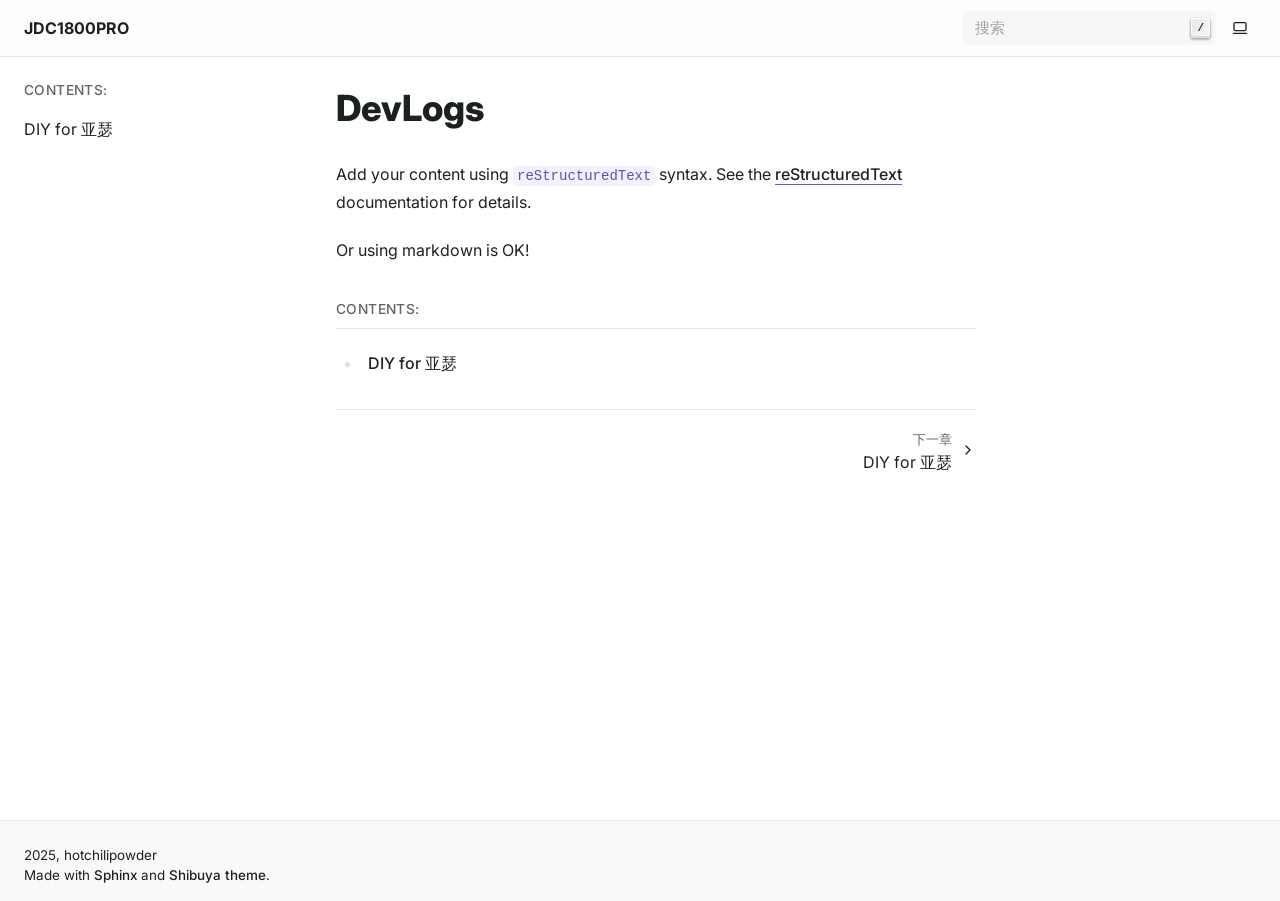
==== index.html @ 32da6f92 "deploy: c165cfc7804f1b80b824f13739125cfcc2a7c821" ====
<!DOCTYPE html>
<html lang="zh" data-accent-color="violet" data-content_root="./">
<head>
  <meta charset="utf-8">
  <meta name="viewport" content="width=device-width, initial-scale=1.0"><title>JDC1800PRO 0.0.1 文档</title><link rel="index" title="索引" href="genindex.html" /><link rel="search" title="搜索" href="search.html" /><link rel="next" title="DIY for 亚瑟" href="devs/dev.html" /><script>
    function setColorMode(t){let e=document.documentElement;e.setAttribute("data-color-mode",t);let a=window.matchMedia&&window.matchMedia("(prefers-color-scheme: dark)").matches,s=t;"auto"===t&&(s=a?"dark":"light"),"light"===s?(e.classList.remove("dark"),e.classList.add("light")):(e.classList.remove("light"),e.classList.add("dark"))}
    setColorMode(localStorage._theme||"auto");
  </script><link rel="stylesheet" type="text/css" href="_static/pygments.css?v=397bb51e" />
    <link rel="stylesheet" type="text/css" href="_static/shibuya.css?v=10d1008b" />
    <link rel="stylesheet" type="text/css" href="_static/copybutton.css?v=76b2166b" />
    <link rel="stylesheet" type="text/css" href="_static/sphinx-design.min.css?v=95c83b7e" />
    <link media="print" rel="stylesheet" type="text/css" href="_static/print.css?v=20ff2c19" />
    <link rel="stylesheet" type="text/css" href="https://cdnjs.cloudflare.com/ajax/libs/font-awesome/6.1.1/css/all.min.css" />
    <link rel="preconnect" href="https://fonts.googleapis.com">
<link rel="preconnect" href="https://fonts.gstatic.com" crossorigin>
<link href="https://fonts.googleapis.com/css2?family=Inter:wght@400;500;600;700&display=swap" rel="stylesheet">
<style>
:root {
  --sy-f-text: "Inter", var(--sy-f-sys), var(--sy-f-cjk), sans-serif;
  --sy-f-heading: "Inter", var(--sy-f-sys), var(--sy-f-cjk), sans-serif;
}
</style>
    <meta property="og:type" content="website"/><meta property="og:title" content="DevLogs"/>
<meta name="twitter:card" content="summary"/>
  </head>
<body><div class="sy-head">
  <div class="sy-head-blur"></div>
  <div class="sy-head-inner sy-container mx-auto">
    <a class="sy-head-brand" href="#">
      
      
      <strong>JDC1800PRO</strong>
    </a>
    <div class="sy-head-nav" id="HeadNav">
      <nav class="sy-head-links"></nav>
      <div class="sy-head-extra flex items-center print:hidden"><form class="searchbox flex items-center" action="search.html" method="get">
  <input type="text" name="q" placeholder="搜索" />
  <kbd>/</kbd>
</form><div class="sy-head-socials"></div></div>
    </div>
    <div class="sy-head-actions flex items-center shrink-0 print:hidden"><button class="js-theme theme-switch flex items-center"
data-aria-auto="切换到亮色模式"
data-aria-light="切换到暗色模式"
data-aria-dark="切换到自动模式">
<i class="i-lucide theme-icon"></i>
</button><button class="md:hidden flex items-center js-menu" aria-label="Menu" type="button" aria-controls="HeadNav" aria-expanded="false">
        <div class="hamburger">
          <span class="hamburger_1"></span>
          <span class="hamburger_2 -translate-x-2"></span>
          <span class="hamburger_3 -translate-x-1"></span>
        </div>
      </button>
    </div>
  </div>
</div>
<div class="sy-page sy-container flex mx-auto">
  <aside id="lside" class="sy-lside md:w-72 md:shrink-0 print:hidden">
    <div class="sy-lside-inner md:sticky">
      <div class="sy-scrollbar p-6">
        <div class="globaltoc" data-expand-depth="0"><p class="caption" role="heading" aria-level="3"><span class="caption-text">Contents:</span></p>
<ul>
<li class="toctree-l1"><a class="reference internal" href="devs/dev.html">DIY for 亚瑟</a></li>
</ul>

        </div>
      </div>
    </div>
  </aside>
  <div class="lside-overlay js-menu" role="button" aria-label="Close left sidebar" aria-controls="lside" aria-expanded="false"></div>
  <aside id="rside" class="sy-rside pb-3 w-64 shrink-0 order-last">
    <button class="rside-close js-menu xl:hidden" aria-label="Close Table of Contents" type="button" aria-controls="rside" aria-expanded="false">
      <i class="i-lucide close"></i>
    </button>
    <div class="sy-scrollbar sy-rside-inner px-6 xl:top-16 xl:sticky xl:pl-0 pt-6 pb-4"><div id="ethical-ad-placement" data-ea-publisher="readthedocs"></div></div>
  </aside>
  <div class="rside-overlay js-menu" role="button" aria-label="Close Table of Contents" aria-controls="rside" aria-expanded="false"></div>
  <main class="sy-main w-full max-sm:max-w-full print:pt-6"><div class="sy-breadcrumbs" role="navigation">
  <div class="sy-breadcrumbs-inner flex items-center">
    <div class="md:hidden mr-3">
      <button class="js-menu" aria-label="Menu" type="button" aria-controls="lside" aria-expanded="false">
        <i class="i-lucide menu"></i>
      </button>
    </div>
    <ol class="flex-1" itemscope itemtype="https://schema.org/BreadcrumbList"><li itemprop="itemListElement" itemscope itemtype="https://schema.org/ListItem">
        <a itemprop="item" href="#"><span itemprop="name">JDC1800PRO</span></a>
        <span>/</span>
        <meta itemprop="position" content="1" />
      </li><li itemprop="itemListElement" itemscope itemtype="https://schema.org/ListItem">
        <strong itemprop="name">DevLogs</strong>
        <meta itemprop="position" content="2" />
      </li></ol>
    <div class="xl:hidden ml-1">
      <button class="js-menu" aria-label="Show table of contents" type="button" aria-controls="rside"
        aria-expanded="false">
        <i class="i-lucide outdent"></i>
      </button>
    </div>
  </div>
</div><div class="flex flex-col break-words justify-between">
      <div class="min-w-0 max-w-6xl px-6 pb-6 pt-8 xl:px-12">
        <article class="yue" role="main">
          <section id="devlogs">
<h1>DevLogs<a class="headerlink" href="#devlogs" title="Link to this heading">¶</a></h1>
<p>Add your content using <code class="docutils literal notranslate"><span class="pre">reStructuredText</span></code> syntax. See the
<a class="reference external" href="https://www.sphinx-doc.org/en/master/usage/restructuredtext/index.html">reStructuredText</a>
documentation for details.</p>
<p>Or using markdown is OK!</p>
<div class="toctree-wrapper compound">
<p class="caption" role="heading"><span class="caption-text">Contents:</span></p>
<ul>
<li class="toctree-l1"><a class="reference internal" href="devs/dev.html">DIY for 亚瑟</a></li>
</ul>
</div>
</section>

        </article><button class="back-to-top" type="button">
  <svg xmlns="http://www.w3.org/2000/svg" viewBox="0 0 24 24">
    <path d="M13 20h-2V8l-5.5 5.5-1.42-1.42L12 4.16l7.92 7.92-1.42 1.42L13 8v12z"></path>
  </svg>
  <span>回到顶部</span>
</button><div class="navigation flex print:hidden"><div class="navigation-next">
    <a href="devs/dev.html">
      <div class="page-info">
        <span>下一章</span>
        <div class="title">DIY for 亚瑟</div>
      </div>
      <i class="i-lucide chevron-right"></i>
    </a>
  </div></div></div>
    </div>
  </main>
</div>
<footer class="sy-foot">
  <div class="sy-foot-inner sy-container mx-auto">
    <div class="sy-foot-reserved md:flex justify-between items-center">
      <div class="sy-foot-copyright"><p>2025, hotchilipowder</p>
  
  <p>
    Made with
    
    <a href="https://www.sphinx-doc.org/">Sphinx</a> and
    
    <a href="https://shibuya.lepture.com">Shibuya theme</a>.
  </p>
</div>
      <div class="sy-foot-socials"></div>
    </div>
  </div>
</footer>
      <script src="_static/documentation_options.js?v=a1b8b494"></script>
      <script src="_static/doctools.js?v=9bcbadda"></script>
      <script src="_static/sphinx_highlight.js?v=dc90522c"></script>
      <script src="_static/clipboard.min.js?v=a7894cd8"></script>
      <script src="_static/copybutton.js?v=f281be69"></script>
      <script src="_static/design-tabs.js?v=f930bc37"></script>
      <script src="_static/shibuya.js?v=55e26b35"></script></body>
</html>
---- _static/pygments.css ----
:root{--syntax-pre-bg: var(--accent-a2);--syntax-cap-bg: var(--accent-a3);--syntax-highlight-bg: var(--accent-a3);--syntax-linenos-divider: var(--gray-a6);--syntax-light-text: #24292f;--syntax-light-meta: #807c87;--syntax-light-comment: #6e7781;--syntax-light-constant: #0550ae;--syntax-light-entity: #268bd2;--syntax-light-property: #8250df;--syntax-light-definition: #24292f;--syntax-light-tag: #085;--syntax-light-builtin: #b58900;--syntax-light-keyword: #cf222e;--syntax-light-exception: #e6212e;--syntax-light-string: #0a3069;--syntax-light-regexp: #e40;--syntax-light-variable: #a4480f;--syntax-light-invalid-illegal-text: #f6f8fa;--syntax-light-invalid-illegal-bg: #82071e;--syntax-light-markup-heading: #0550ae;--syntax-light-markup-italic: #24292f;--syntax-light-markup-bold: #24292f;--syntax-light-markup-deleted-text: #82071e;--syntax-light-markup-deleted-bg: #FFEBE9;--syntax-light-markup-inserted-text: #116329;--syntax-light-markup-inserted-bg: #dafbe1;--syntax-light-markup-changed-text: #953800;--syntax-light-markup-changed-bg: #ffd8b5;--syntax-light-markup-ignored-text: #eaeef2;--syntax-light-markup-ignored-bg: #0550ae;--syntax-light-meta-diff-range: #8250df;--syntax-light-special-bg: #dccafa;--syntax-dark-text: #c9d1d9;--syntax-dark-meta: #6e7781;--syntax-dark-comment: #8b949e;--syntax-dark-constant: #79c0ff;--syntax-dark-entity: #47b0fa;--syntax-dark-property: #d2a8ff;--syntax-dark-definition: #c9d1d9;--syntax-dark-tag: #7ee787;--syntax-dark-builtin: #ffd34c;--syntax-dark-keyword: #ff7b72;--syntax-dark-exception: #da473c;--syntax-dark-string: #a5d6ff;--syntax-dark-regexp: #ef954e;--syntax-dark-variable: #ffa657;--syntax-dark-invalid-illegal-text: #f0f6fc;--syntax-dark-invalid-illegal-bg: #8e1519;--syntax-dark-markup-heading: #1f6feb;--syntax-dark-markup-italic: #c9d1d9;--syntax-dark-markup-bold: #c9d1d9;--syntax-dark-markup-deleted-text: #ffdcd7;--syntax-dark-markup-deleted-bg: #67060c;--syntax-dark-markup-inserted-text: #aff5b4;--syntax-dark-markup-inserted-bg: #033a16;--syntax-dark-markup-changed-text: #ffdfb6;--syntax-dark-markup-changed-bg: #5a1e02;--syntax-dark-markup-ignored-text: #c9d1d9;--syntax-dark-markup-ignored-bg: #1158c7;--syntax-dark-meta-diff-range: #d2a8ff;--syntax-dark-special-bg: #4f425d}:root,html.light{--syntax-text: var(--syntax-light-text);--syntax-meta: var(--syntax-light-meta);--syntax-comment: var(--syntax-light-comment);--syntax-constant: var(--syntax-light-constant);--syntax-entity: var(--syntax-light-entity);--syntax-property: var(--syntax-light-property);--syntax-definition: var(--syntax-light-definition);--syntax-tag: var(--syntax-light-tag);--syntax-builtin: var(--syntax-light-builtin);--syntax-keyword: var(--syntax-light-keyword);--syntax-exception: var(--syntax-light-exception);--syntax-string: var(--syntax-light-string);--syntax-regexp: var(--syntax-light-regexp);--syntax-variable: var(--syntax-light-variable);--syntax-invalid-illegal-text: var(--syntax-light-invalid-illegal-text);--syntax-invalid-illegal-bg: var(--syntax-light-invalid-illegal-bg);--syntax-markup-heading: var(--syntax-light-markup-heading);--syntax-markup-italic: var(--syntax-light-markup-italic);--syntax-markup-bold: var(--syntax-light-markup-bold);--syntax-markup-deleted-text: var(--syntax-light-markup-deleted-text);--syntax-markup-deleted-bg: var(--syntax-light-markup-deleted-bg);--syntax-markup-inserted-text: var(--syntax-light-markup-inserted-text);--syntax-markup-inserted-bg: var(--syntax-light-markup-inserted-bg);--syntax-markup-changed-text: var(--syntax-light-markup-changed-text);--syntax-markup-changed-bg: var(--syntax-light-markup-changed-bg);--syntax-markup-ignored-text: var(--syntax-light-markup-ignored-text);--syntax-markup-ignored-bg: var(--syntax-light-markup-ignored-bg);--syntax-meta-diff-range: var(--syntax-light-meta-diff-range);--syntax-special-bg: var(--syntax-light-special-bg)}@media (prefers-color-scheme: dark){:root{--syntax-text: var(--syntax-dark-text);--syntax-meta: var(--syntax-dark-meta);--syntax-comment: var(--syntax-dark-comment);--syntax-constant: var(--syntax-dark-constant);--syntax-entity: var(--syntax-dark-entity);--syntax-property: var(--syntax-dark-property);--syntax-definition: var(--syntax-dark-definition);--syntax-tag: var(--syntax-dark-tag);--syntax-builtin: var(--syntax-dark-builtin);--syntax-keyword: var(--syntax-dark-keyword);--syntax-exception: var(--syntax-dark-exception);--syntax-string: var(--syntax-dark-string);--syntax-regexp: var(--syntax-dark-regexp);--syntax-variable: var(--syntax-dark-variable);--syntax-invalid-illegal-text: var(--syntax-dark-invalid-illegal-text);--syntax-invalid-illegal-bg: var(--syntax-dark-invalid-illegal-bg);--syntax-markup-heading: var(--syntax-dark-markup-heading);--syntax-markup-italic: var(--syntax-dark-markup-italic);--syntax-markup-bold: var(--syntax-dark-markup-bold);--syntax-markup-deleted-text: var(--syntax-dark-markup-deleted-text);--syntax-markup-deleted-bg: var(--syntax-dark-markup-deleted-bg);--syntax-markup-inserted-text: var(--syntax-dark-markup-inserted-text);--syntax-markup-inserted-bg: var(--syntax-dark-markup-inserted-bg);--syntax-markup-changed-text: var(--syntax-dark-markup-changed-text);--syntax-markup-changed-bg: var(--syntax-dark-markup-changed-bg);--syntax-markup-ignored-text: var(--syntax-dark-markup-ignored-text);--syntax-markup-ignored-bg: var(--syntax-dark-markup-ignored-bg);--syntax-meta-diff-range: var(--syntax-dark-meta-diff-range);--syntax-special-bg: var(--syntax-dark-special-bg)}}html.dark{--syntax-text: var(--syntax-dark-text);--syntax-meta: var(--syntax-dark-meta);--syntax-comment: var(--syntax-dark-comment);--syntax-constant: var(--syntax-dark-constant);--syntax-entity: var(--syntax-dark-entity);--syntax-property: var(--syntax-dark-property);--syntax-definition: var(--syntax-dark-definition);--syntax-tag: var(--syntax-dark-tag);--syntax-builtin: var(--syntax-dark-builtin);--syntax-keyword: var(--syntax-dark-keyword);--syntax-exception: var(--syntax-dark-exception);--syntax-string: var(--syntax-dark-string);--syntax-regexp: var(--syntax-dark-regexp);--syntax-variable: var(--syntax-dark-variable);--syntax-invalid-illegal-text: var(--syntax-dark-invalid-illegal-text);--syntax-invalid-illegal-bg: var(--syntax-dark-invalid-illegal-bg);--syntax-markup-heading: var(--syntax-dark-markup-heading);--syntax-markup-italic: var(--syntax-dark-markup-italic);--syntax-markup-bold: var(--syntax-dark-markup-bold);--syntax-markup-deleted-text: var(--syntax-dark-markup-deleted-text);--syntax-markup-deleted-bg: var(--syntax-dark-markup-deleted-bg);--syntax-markup-inserted-text: var(--syntax-dark-markup-inserted-text);--syntax-markup-inserted-bg: var(--syntax-dark-markup-inserted-bg);--syntax-markup-changed-text: var(--syntax-dark-markup-changed-text);--syntax-markup-changed-bg: var(--syntax-dark-markup-changed-bg);--syntax-markup-ignored-text: var(--syntax-dark-markup-ignored-text);--syntax-markup-ignored-bg: var(--syntax-dark-markup-ignored-bg);--syntax-meta-diff-range: var(--syntax-dark-meta-diff-range);--syntax-special-bg: var(--syntax-dark-special-bg)}.light .dark-code{--syntax-pre-bg: var(--black-a12);--syntax-cap-bg: #1C2024;--syntax-highlight-bg: var(--white-a2);--syntax-linenos-divider: var(--white-a4);--syntax-text: var(--syntax-dark-text);--syntax-meta: var(--syntax-dark-meta);--syntax-comment: var(--syntax-dark-comment);--syntax-constant: var(--syntax-dark-constant);--syntax-entity: var(--syntax-dark-entity);--syntax-property: var(--syntax-dark-property);--syntax-definition: var(--syntax-dark-definition);--syntax-tag: var(--syntax-dark-tag);--syntax-builtin: var(--syntax-dark-builtin);--syntax-keyword: var(--syntax-dark-keyword);--syntax-exception: var(--syntax-dark-exception);--syntax-string: var(--syntax-dark-string);--syntax-regexp: var(--syntax-dark-regexp);--syntax-variable: var(--syntax-dark-variable);--syntax-invalid-illegal-text: var(--syntax-dark-invalid-illegal-text);--syntax-invalid-illegal-bg: var(--syntax-dark-invalid-illegal-bg);--syntax-markup-heading: var(--syntax-dark-markup-heading);--syntax-markup-italic: var(--syntax-dark-markup-italic);--syntax-markup-bold: var(--syntax-dark-markup-bold);--syntax-markup-deleted-text: var(--syntax-dark-markup-deleted-text);--syntax-markup-deleted-bg: var(--syntax-dark-markup-deleted-bg);--syntax-markup-inserted-text: var(--syntax-dark-markup-inserted-text);--syntax-markup-inserted-bg: var(--syntax-dark-markup-inserted-bg);--syntax-markup-changed-text: var(--syntax-dark-markup-changed-text);--syntax-markup-changed-bg: var(--syntax-dark-markup-changed-bg);--syntax-markup-ignored-text: var(--syntax-dark-markup-ignored-text);--syntax-markup-ignored-bg: var(--syntax-dark-markup-ignored-bg);--syntax-meta-diff-range: var(--syntax-dark-meta-diff-range);--syntax-special-bg: var(--syntax-dark-special-bg)}html.light .sd-tab-content,html.light .jupyter_container .cell_output{--syntax-pre-bg: var(--color-surface-accent);--syntax-cap-bg: var(--accent-3);--syntax-highlight-bg: var(--accent-a3);--syntax-text: var(--syntax-light-text);--syntax-meta: var(--syntax-light-meta);--syntax-comment: var(--syntax-light-comment);--syntax-constant: var(--syntax-light-constant);--syntax-entity: var(--syntax-light-entity);--syntax-property: var(--syntax-light-property);--syntax-definition: var(--syntax-light-definition);--syntax-tag: var(--syntax-light-tag);--syntax-builtin: var(--syntax-light-builtin);--syntax-keyword: var(--syntax-light-keyword);--syntax-exception: var(--syntax-light-exception);--syntax-string: var(--syntax-light-string);--syntax-regexp: var(--syntax-light-regexp);--syntax-variable: var(--syntax-light-variable);--syntax-invalid-illegal-text: var(--syntax-light-invalid-illegal-text);--syntax-invalid-illegal-bg: var(--syntax-light-invalid-illegal-bg);--syntax-markup-heading: var(--syntax-light-markup-heading);--syntax-markup-italic: var(--syntax-light-markup-italic);--syntax-markup-bold: var(--syntax-light-markup-bold);--syntax-markup-deleted-text: var(--syntax-light-markup-deleted-text);--syntax-markup-deleted-bg: var(--syntax-light-markup-deleted-bg);--syntax-markup-inserted-text: var(--syntax-light-markup-inserted-text);--syntax-markup-inserted-bg: var(--syntax-light-markup-inserted-bg);--syntax-markup-changed-text: var(--syntax-light-markup-changed-text);--syntax-markup-changed-bg: var(--syntax-light-markup-changed-bg);--syntax-markup-ignored-text: var(--syntax-light-markup-ignored-text);--syntax-markup-ignored-bg: var(--syntax-light-markup-ignored-bg);--syntax-meta-diff-range: var(--syntax-light-meta-diff-range);--syntax-highlight-bg: var(--syntax-light-highlight-bg);--syntax-special-bg: var(--syntax-light-special-bg)}.highlight{color:var(--syntax-text);background-color:transparent}.highlight .hll{display:block;background-color:var(--syntax-highlight-bg)}.highlight .c{color:var(--syntax-comment)}.highlight .err{color:var(--syntax-invalid-illegal-text);background-color:var(--syntax-invalid-illegal-bg)}.highlight .g{color:var(--syntax-meta)}.highlight .k{color:var(--syntax-keyword)}.highlight .l{color:var(--syntax-meta)}.highlight .o{color:var(--syntax-constant)}.highlight .x{color:var(--syntax-meta)}.highlight .cm{color:var(--syntax-comment)}.highlight .cp{color:var(--syntax-constant)}.highlight .c1{color:var(--syntax-comment)}.highlight .cs{color:var(--syntax-comment);background-color:var(--syntax-special-bg)}.highlight .gd{color:var(--syntax-markup-deleted-text);background-color:var(--syntax-markup-deleted-bg)}.highlight .ge{color:var(--syntax-markup-italic);font-style:italic}.highlight .gr{color:var(--syntax-invalid-illegal-text);background-color:var(--syntax-invalid-illegal-bg)}.highlight .gh{color:var(--syntax-markup-heading)}.highlight .gi{color:var(--syntax-markup-inserted-text);background-color:var(--syntax-markup-inserted-bg)}.highlight .go,.highlight .gp{color:var(--syntax-meta)}.highlight .gs{color:var(--syntax-markup-bold);font-weight:700}.highlight .gu{color:var(--syntax-markup-heading)}.highlight .gt{color:var(--syntax-meta)}.highlight .kc{color:var(--syntax-constant)}.highlight .kd,.highlight .kn,.highlight .kp,.highlight .kr{color:var(--syntax-keyword)}.highlight .kt{color:var(--syntax-entity)}.highlight .ld{color:var(--syntax-meta)}.highlight .m{color:var(--syntax-constant)}.highlight .s{color:var(--syntax-string)}.highlight .il,.highlight .na{color:var(--syntax-constant)}.highlight .nb{color:var(--syntax-builtin)}.highlight .nc{color:var(--syntax-definition)}.highlight .no{color:var(--syntax-constant)}.highlight .nd,.highlight .ni{color:var(--syntax-entity)}.highlight .ne{color:var(--syntax-exception)}.highlight .nf{color:var(--syntax-definition)}.highlight .nt{color:var(--syntax-tag)}.highlight .ow{color:var(--syntax-constant)}.highlight .w{color:var(--syntax-meta)}.highlight .mf,.highlight .mh,.highlight .mi,.highlight .mo{color:var(--syntax-constant)}.highlight .sb{color:var(--syntax-meta)}.highlight .sc{color:var(--syntax-string)}.highlight .sd{color:var(--syntax-comment)}.highlight .s2,.highlight .se{color:var(--syntax-string)}.highlight .sh{color:var(--syntax-comment)}.highlight .si,.highlight .sx{color:var(--syntax-string)}.highlight .sr{color:var(--syntax-regexp)}.highlight .s1,.highlight .ss{color:var(--syntax-string)}.highlight .bp,.highlight .vc,.highlight .vg,.highlight .vi{color:var(--syntax-variable)}
---- _static/shibuya.css ----
*,:after,:before{--tw-border-spacing-x:0;--tw-border-spacing-y:0;--tw-translate-x:0;--tw-translate-y:0;--tw-rotate:0;--tw-skew-x:0;--tw-skew-y:0;--tw-scale-x:1;--tw-scale-y:1;--tw-pan-x: ;--tw-pan-y: ;--tw-pinch-zoom: ;--tw-scroll-snap-strictness:proximity;--tw-gradient-from-position: ;--tw-gradient-via-position: ;--tw-gradient-to-position: ;--tw-ordinal: ;--tw-slashed-zero: ;--tw-numeric-figure: ;--tw-numeric-spacing: ;--tw-numeric-fraction: ;--tw-ring-inset: ;--tw-ring-offset-width:0px;--tw-ring-offset-color:#fff;--tw-ring-color:rgba(59,130,246,.5);--tw-ring-offset-shadow:0 0 #0000;--tw-ring-shadow:0 0 #0000;--tw-shadow:0 0 #0000;--tw-shadow-colored:0 0 #0000;--tw-blur: ;--tw-brightness: ;--tw-contrast: ;--tw-grayscale: ;--tw-hue-rotate: ;--tw-invert: ;--tw-saturate: ;--tw-sepia: ;--tw-drop-shadow: ;--tw-backdrop-blur: ;--tw-backdrop-brightness: ;--tw-backdrop-contrast: ;--tw-backdrop-grayscale: ;--tw-backdrop-hue-rotate: ;--tw-backdrop-invert: ;--tw-backdrop-opacity: ;--tw-backdrop-saturate: ;--tw-backdrop-sepia: ;--tw-contain-size: ;--tw-contain-layout: ;--tw-contain-paint: ;--tw-contain-style: }::backdrop{--tw-border-spacing-x:0;--tw-border-spacing-y:0;--tw-translate-x:0;--tw-translate-y:0;--tw-rotate:0;--tw-skew-x:0;--tw-skew-y:0;--tw-scale-x:1;--tw-scale-y:1;--tw-pan-x: ;--tw-pan-y: ;--tw-pinch-zoom: ;--tw-scroll-snap-strictness:proximity;--tw-gradient-from-position: ;--tw-gradient-via-position: ;--tw-gradient-to-position: ;--tw-ordinal: ;--tw-slashed-zero: ;--tw-numeric-figure: ;--tw-numeric-spacing: ;--tw-numeric-fraction: ;--tw-ring-inset: ;--tw-ring-offset-width:0px;--tw-ring-offset-color:#fff;--tw-ring-color:rgba(59,130,246,.5);--tw-ring-offset-shadow:0 0 #0000;--tw-ring-shadow:0 0 #0000;--tw-shadow:0 0 #0000;--tw-shadow-colored:0 0 #0000;--tw-blur: ;--tw-brightness: ;--tw-contrast: ;--tw-grayscale: ;--tw-hue-rotate: ;--tw-invert: ;--tw-saturate: ;--tw-sepia: ;--tw-drop-shadow: ;--tw-backdrop-blur: ;--tw-backdrop-brightness: ;--tw-backdrop-contrast: ;--tw-backdrop-grayscale: ;--tw-backdrop-hue-rotate: ;--tw-backdrop-invert: ;--tw-backdrop-opacity: ;--tw-backdrop-saturate: ;--tw-backdrop-sepia: ;--tw-contain-size: ;--tw-contain-layout: ;--tw-contain-paint: ;--tw-contain-style: }/*! tailwindcss v3.4.16 | MIT License | https://tailwindcss.com*/*,:after,:before{box-sizing:border-box;border:0 solid #e5e7eb}:after,:before{--tw-content:""}:host,html{line-height:1.5;-webkit-text-size-adjust:100%;-moz-tab-size:4;-o-tab-size:4;tab-size:4;font-family:ui-sans-serif,system-ui,sans-serif,Apple Color Emoji,Segoe UI Emoji,Segoe UI Symbol,Noto Color Emoji;font-feature-settings:normal;font-variation-settings:normal;-webkit-tap-highlight-color:transparent}body{margin:0;line-height:inherit}hr{height:0;color:inherit;border-top-width:1px}abbr:where([title]){-webkit-text-decoration:underline dotted;text-decoration:underline dotted}h1,h2,h3,h4,h5,h6{font-size:inherit;font-weight:inherit}a{color:inherit;text-decoration:inherit}b,strong{font-weight:bolder}code,kbd,pre,samp{font-family:ui-monospace,SFMono-Regular,Menlo,Monaco,Consolas,Liberation Mono,Courier New,monospace;font-feature-settings:normal;font-variation-settings:normal;font-size:1em}small{font-size:80%}sub,sup{font-size:75%;line-height:0;position:relative;vertical-align:baseline}sub{bottom:-.25em}sup{top:-.5em}table{text-indent:0;border-color:inherit;border-collapse:collapse}button,input,optgroup,select,textarea{font-family:inherit;font-feature-settings:inherit;font-variation-settings:inherit;font-size:100%;font-weight:inherit;line-height:inherit;letter-spacing:inherit;color:inherit;margin:0;padding:0}button,select{text-transform:none}button,input:where([type=button]),input:where([type=reset]),input:where([type=submit]){-webkit-appearance:button;background-color:transparent;background-image:none}:-moz-focusring{outline:auto}:-moz-ui-invalid{box-shadow:none}progress{vertical-align:baseline}::-webkit-inner-spin-button,::-webkit-outer-spin-button{height:auto}[type=search]{-webkit-appearance:textfield;outline-offset:-2px}::-webkit-search-decoration{-webkit-appearance:none}::-webkit-file-upload-button{-webkit-appearance:button;font:inherit}summary{display:list-item}blockquote,dd,dl,figure,h1,h2,h3,h4,h5,h6,hr,p,pre{margin:0}fieldset{margin:0}fieldset,legend{padding:0}menu,ol,ul{list-style:none;margin:0;padding:0}dialog{padding:0}textarea{resize:vertical}input::-moz-placeholder,textarea::-moz-placeholder{opacity:1;color:#9ca3af}input::placeholder,textarea::placeholder{opacity:1;color:#9ca3af}[role=button],button{cursor:pointer}:disabled{cursor:default}audio,canvas,embed,iframe,img,object,svg,video{display:block;vertical-align:middle}img,video{max-width:100%;height:auto}[hidden]:where(:not([hidden=until-found])){display:none}.collapse{visibility:collapse}.order-last{order:9999}.mx-auto{margin-left:auto;margin-right:auto}.ml-1{margin-left:.25rem}.mr-3{margin-right:.75rem}.block{display:block}.flex{display:flex}.table{display:table}.contents{display:contents}.hidden{display:none}.w-64{width:16rem}.w-8{width:2rem}.w-full{width:100%}.min-w-0{min-width:0}.max-w-6xl{max-width:72rem}.flex-1{flex:1 1 0%}.shrink-0{flex-shrink:0}.flex-grow{flex-grow:1}.-translate-x-1{--tw-translate-x:-0.25rem}.-translate-x-1,.-translate-x-2{transform:translate(var(--tw-translate-x),var(--tw-translate-y)) rotate(var(--tw-rotate)) skewX(var(--tw-skew-x)) skewY(var(--tw-skew-y)) scaleX(var(--tw-scale-x)) scaleY(var(--tw-scale-y))}.-translate-x-2{--tw-translate-x:-0.5rem}.flex-col{flex-direction:column}.items-center{align-items:center}.justify-between{justify-content:space-between}.justify-around{justify-content:space-around}.break-words{overflow-wrap:break-word}.break-all{word-break:break-all}.p-6{padding:1.5rem}.px-2{padding-left:.5rem;padding-right:.5rem}.px-6{padding-left:1.5rem;padding-right:1.5rem}.pb-3{padding-bottom:.75rem}.pb-4{padding-bottom:1rem}.pb-6{padding-bottom:1.5rem}.pr-3{padding-right:.75rem}.pt-12{padding-top:3rem}.pt-6{padding-top:1.5rem}.pt-8{padding-top:2rem}.text-3xl{font-size:1.875rem;line-height:2.25rem}.text-sm{font-size:.875rem;line-height:1.25rem}@font-face{font-family:Twemoji Country Flags;unicode-range:u+1f1e6-1f1ff,u+1f3f4,u+e0062-e0063,u+e0065,u+e0067,u+e006c,u+e006e,u+e0073-e0074,u+e0077,u+e007f;src:url(https://cdn.jsdelivr.net/npm/country-flag-emoji-polyfill@0.1/dist/TwemojiCountryFlags.woff2) format("woff2")}::-moz-selection{color:var(--accent-a11);background-color:var(--accent-a3)}::selection{color:var(--accent-a11);background-color:var(--accent-a3)}html{scroll-behavior:smooth}body{font-family:var(--sy-f-text);color:var(--sy-c-text)}.win{font-family:"Twemoji Country Flags",var(--sy-f-text)}h1,h2,h3,h4,h5{color:var(--sy-c-heading);font-family:var(--sy-f-heading)}em,strong{color:var(--sy-c-bold)}.sy-container{max-width:90rem}.sy-scrollbar{overflow-y:auto;scrollbar-gutter:stable}.sy-scrollbar::-webkit-scrollbar{height:.75rem;width:.75rem}.sy-scrollbar::-webkit-scrollbar-thumb{border-radius:10px}.sy-scrollbar::-webkit-scrollbar-track{background-color:transparent}.sy-scrollbar:hover::-webkit-scrollbar-thumb{background-color:var(--gray-a3);background-clip:content-box;border:3px solid transparent}.i-lucide,iconify-icon{vertical-align:middle}.i-lucide{-webkit-mask:var(--icon-url) no-repeat;mask:var(--icon-url) no-repeat;-webkit-mask-size:100% 100%;mask-size:100% 100%;width:1em;height:1em;display:inline-block;font-style:normal;background-color:currentColor}.theme-switch .theme-icon,[data-color-mode=auto] .theme-switch .theme-icon{--icon-url:var(--lucide-laptop-url)}[data-color-mode=light] .theme-switch .theme-icon{--icon-url:var(--lucide-sun-url)}[data-color-mode=dark] .theme-switch .theme-icon{--icon-url:var(--lucide-moon-url)}.light,.light-theme,:root{--tomato-1:#fffcfc;--tomato-2:#fff8f7;--tomato-3:#feebe7;--tomato-4:#ffdcd3;--tomato-5:#ffcdc2;--tomato-6:#fdbdaf;--tomato-7:#f5a898;--tomato-8:#ec8e7b;--tomato-9:#e54d2e;--tomato-10:#dd4425;--tomato-11:#d13415;--tomato-12:#5c271f}@supports (color:color(display-p3 1 1 1)){@media (color-gamut:p3){.light,.light-theme,:root{--tomato-1:color(display-p3 0.998 0.989 0.988);--tomato-2:color(display-p3 0.994 0.974 0.969);--tomato-3:color(display-p3 0.985 0.924 0.909);--tomato-4:color(display-p3 0.996 0.868 0.835);--tomato-5:color(display-p3 0.98 0.812 0.77);--tomato-6:color(display-p3 0.953 0.75 0.698);--tomato-7:color(display-p3 0.917 0.673 0.611);--tomato-8:color(display-p3 0.875 0.575 0.502);--tomato-9:color(display-p3 0.831 0.345 0.231);--tomato-10:color(display-p3 0.802 0.313 0.2);--tomato-11:color(display-p3 0.755 0.259 0.152);--tomato-12:color(display-p3 0.335 0.165 0.132)}}}.dark,.dark-theme{--tomato-1:#181111;--tomato-2:#1f1513;--tomato-3:#391714;--tomato-4:#4e1511;--tomato-5:#5e1c16;--tomato-6:#6e2920;--tomato-7:#853a2d;--tomato-8:#ac4d39;--tomato-9:#e54d2e;--tomato-10:#ec6142;--tomato-11:#ff977d;--tomato-12:#fbd3cb}@supports (color:color(display-p3 1 1 1)){@media (color-gamut:p3){.dark,.dark-theme{--tomato-1:color(display-p3 0.09 0.068 0.067);--tomato-2:color(display-p3 0.115 0.084 0.076);--tomato-3:color(display-p3 0.205 0.097 0.083);--tomato-4:color(display-p3 0.282 0.099 0.077);--tomato-5:color(display-p3 0.339 0.129 0.101);--tomato-6:color(display-p3 0.398 0.179 0.141);--tomato-7:color(display-p3 0.487 0.245 0.194);--tomato-8:color(display-p3 0.629 0.322 0.248);--tomato-9:color(display-p3 0.831 0.345 0.231);--tomato-10:color(display-p3 0.862 0.415 0.298);--tomato-11:color(display-p3 1 0.585 0.455);--tomato-12:color(display-p3 0.959 0.833 0.802)}}}.light,.light-theme,:root{--tomato-a1:#ff000003;--tomato-a2:#ff200008;--tomato-a3:#f52b0018;--tomato-a4:#ff35002c;--tomato-a5:#ff2e003d;--tomato-a6:#f92d0050;--tomato-a7:#e7280067;--tomato-a8:#db250084;--tomato-a9:#df2600d1;--tomato-a10:#d72400da;--tomato-a11:#cd2200ea;--tomato-a12:#460900e0}@supports (color:color(display-p3 1 1 1)){@media (color-gamut:p3){.light,.light-theme,:root{--tomato-a1:color(display-p3 0.675 0.024 0.024/0.012);--tomato-a2:color(display-p3 0.757 0.145 0.02/0.032);--tomato-a3:color(display-p3 0.831 0.184 0.012/0.091);--tomato-a4:color(display-p3 0.976 0.192 0.004/0.165);--tomato-a5:color(display-p3 0.918 0.192 0.004/0.232);--tomato-a6:color(display-p3 0.847 0.173 0.004/0.302);--tomato-a7:color(display-p3 0.788 0.165 0.004/0.389);--tomato-a8:color(display-p3 0.749 0.153 0.004/0.499);--tomato-a9:color(display-p3 0.78 0.149 0/0.769);--tomato-a10:color(display-p3 0.757 0.141 0/0.8);--tomato-a11:color(display-p3 0.755 0.259 0.152);--tomato-a12:color(display-p3 0.335 0.165 0.132)}}}.dark,.dark-theme{--tomato-a1:#f1121208;--tomato-a2:#ff55330f;--tomato-a3:#ff35232b;--tomato-a4:#fd201142;--tomato-a5:#fe332153;--tomato-a6:#ff4f3864;--tomato-a7:#fd644a7d;--tomato-a8:#fe6d4ea7;--tomato-a9:#fe5431e4;--tomato-a10:#ff6847eb;--tomato-a11:#ff977d;--tomato-a12:#ffd6cefb}@supports (color:color(display-p3 1 1 1)){@media (color-gamut:p3){.dark,.dark-theme{--tomato-a1:color(display-p3 0.973 0.071 0.071/0.026);--tomato-a2:color(display-p3 0.992 0.376 0.224/0.051);--tomato-a3:color(display-p3 0.996 0.282 0.176/0.148);--tomato-a4:color(display-p3 1 0.204 0.118/0.232);--tomato-a5:color(display-p3 1 0.286 0.192/0.29);--tomato-a6:color(display-p3 1 0.392 0.278/0.353);--tomato-a7:color(display-p3 1 0.459 0.349/0.45);--tomato-a8:color(display-p3 1 0.49 0.369/0.601);--tomato-a9:color(display-p3 1 0.408 0.267/0.82);--tomato-a10:color(display-p3 1 0.478 0.341/0.853);--tomato-a11:color(display-p3 1 0.585 0.455);--tomato-a12:color(display-p3 0.959 0.833 0.802)}}}.light,.light-theme,:root{--red-1:#fffcfc;--red-2:#fff7f7;--red-3:#feebec;--red-4:#ffdbdc;--red-5:#ffcdce;--red-6:#fdbdbe;--red-7:#f4a9aa;--red-8:#eb8e90;--red-9:#e5484d;--red-10:#dc3e42;--red-11:#ce2c31;--red-12:#641723}@supports (color:color(display-p3 1 1 1)){@media (color-gamut:p3){.light,.light-theme,:root{--red-1:color(display-p3 0.998 0.989 0.988);--red-2:color(display-p3 0.995 0.971 0.971);--red-3:color(display-p3 0.985 0.925 0.925);--red-4:color(display-p3 0.999 0.866 0.866);--red-5:color(display-p3 0.984 0.812 0.811);--red-6:color(display-p3 0.955 0.751 0.749);--red-7:color(display-p3 0.915 0.675 0.672);--red-8:color(display-p3 0.872 0.575 0.572);--red-9:color(display-p3 0.83 0.329 0.324);--red-10:color(display-p3 0.798 0.294 0.285);--red-11:color(display-p3 0.744 0.234 0.222);--red-12:color(display-p3 0.36 0.115 0.143)}}}.dark,.dark-theme{--red-1:#191111;--red-2:#201314;--red-3:#3b1219;--red-4:#500f1c;--red-5:#611623;--red-6:#72232d;--red-7:#8c333a;--red-8:#b54548;--red-9:#e5484d;--red-10:#ec5d5e;--red-11:#ff9592;--red-12:#ffd1d9}@supports (color:color(display-p3 1 1 1)){@media (color-gamut:p3){.dark,.dark-theme{--red-1:color(display-p3 0.093 0.068 0.067);--red-2:color(display-p3 0.118 0.077 0.079);--red-3:color(display-p3 0.211 0.081 0.099);--red-4:color(display-p3 0.287 0.079 0.113);--red-5:color(display-p3 0.348 0.11 0.142);--red-6:color(display-p3 0.414 0.16 0.183);--red-7:color(display-p3 0.508 0.224 0.236);--red-8:color(display-p3 0.659 0.298 0.297);--red-9:color(display-p3 0.83 0.329 0.324);--red-10:color(display-p3 0.861 0.403 0.387);--red-11:color(display-p3 1 0.57 0.55);--red-12:color(display-p3 0.971 0.826 0.852)}}}.light,.light-theme,:root{--red-a1:#ff000003;--red-a2:#ff000008;--red-a3:#f3000d14;--red-a4:#ff000824;--red-a5:#ff000632;--red-a6:#f8000442;--red-a7:#df000356;--red-a8:#d2000571;--red-a9:#db0007b7;--red-a10:#d10005c1;--red-a11:#c40006d3;--red-a12:#55000de8}@supports (color:color(display-p3 1 1 1)){@media (color-gamut:p3){.light,.light-theme,:root{--red-a1:color(display-p3 0.675 0.024 0.024/0.012);--red-a2:color(display-p3 0.863 0.024 0.024/0.028);--red-a3:color(display-p3 0.792 0.008 0.008/0.075);--red-a4:color(display-p3 1 0.008 0.008/0.134);--red-a5:color(display-p3 0.918 0.008 0.008/0.189);--red-a6:color(display-p3 0.831 0.02 0.004/0.251);--red-a7:color(display-p3 0.741 0.016 0.004/0.33);--red-a8:color(display-p3 0.698 0.012 0.004/0.428);--red-a9:color(display-p3 0.749 0.008 0/0.675);--red-a10:color(display-p3 0.714 0.012 0/0.714);--red-a11:color(display-p3 0.744 0.234 0.222);--red-a12:color(display-p3 0.36 0.115 0.143)}}}.dark,.dark-theme{--red-a1:#f4121209;--red-a2:#f22f3e11;--red-a3:#ff173f2d;--red-a4:#fe0a3b44;--red-a5:#ff204756;--red-a6:#ff3e5668;--red-a7:#ff536184;--red-a8:#ff5d61b0;--red-a9:#fe4e54e4;--red-a10:#ff6465eb;--red-a11:#ff9592;--red-a12:#ffd1d9}@supports (color:color(display-p3 1 1 1)){@media (color-gamut:p3){.dark,.dark-theme{--red-a1:color(display-p3 0.984 0.071 0.071/0.03);--red-a2:color(display-p3 0.996 0.282 0.282/0.055);--red-a3:color(display-p3 1 0.169 0.271/0.156);--red-a4:color(display-p3 1 0.118 0.267/0.236);--red-a5:color(display-p3 1 0.212 0.314/0.303);--red-a6:color(display-p3 1 0.318 0.38/0.374);--red-a7:color(display-p3 1 0.4 0.424/0.475);--red-a8:color(display-p3 1 0.431 0.431/0.635);--red-a9:color(display-p3 1 0.388 0.384/0.82);--red-a10:color(display-p3 1 0.463 0.447/0.853);--red-a11:color(display-p3 1 0.57 0.55);--red-a12:color(display-p3 0.971 0.826 0.852)}}}.light,.light-theme,:root{--ruby-1:#fffcfd;--ruby-2:#fff7f8;--ruby-3:#feeaed;--ruby-4:#ffdce1;--ruby-5:#ffced6;--ruby-6:#f8bfc8;--ruby-7:#efacb8;--ruby-8:#e592a3;--ruby-9:#e54666;--ruby-10:#dc3b5d;--ruby-11:#ca244d;--ruby-12:#64172b}@supports (color:color(display-p3 1 1 1)){@media (color-gamut:p3){.light,.light-theme,:root{--ruby-1:color(display-p3 0.998 0.989 0.992);--ruby-2:color(display-p3 0.995 0.971 0.974);--ruby-3:color(display-p3 0.983 0.92 0.928);--ruby-4:color(display-p3 0.987 0.869 0.885);--ruby-5:color(display-p3 0.968 0.817 0.839);--ruby-6:color(display-p3 0.937 0.758 0.786);--ruby-7:color(display-p3 0.897 0.685 0.721);--ruby-8:color(display-p3 0.851 0.588 0.639);--ruby-9:color(display-p3 0.83 0.323 0.408);--ruby-10:color(display-p3 0.795 0.286 0.375);--ruby-11:color(display-p3 0.728 0.211 0.311);--ruby-12:color(display-p3 0.36 0.115 0.171)}}}.dark,.dark-theme{--ruby-1:#191113;--ruby-2:#1e1517;--ruby-3:#3a141e;--ruby-4:#4e1325;--ruby-5:#5e1a2e;--ruby-6:#6f2539;--ruby-7:#883447;--ruby-8:#b3445a;--ruby-9:#e54666;--ruby-10:#ec5a72;--ruby-11:#ff949d;--ruby-12:#fed2e1}@supports (color:color(display-p3 1 1 1)){@media (color-gamut:p3){.dark,.dark-theme{--ruby-1:color(display-p3 0.093 0.068 0.074);--ruby-2:color(display-p3 0.113 0.083 0.089);--ruby-3:color(display-p3 0.208 0.088 0.117);--ruby-4:color(display-p3 0.279 0.092 0.147);--ruby-5:color(display-p3 0.337 0.12 0.18);--ruby-6:color(display-p3 0.401 0.166 0.223);--ruby-7:color(display-p3 0.495 0.224 0.281);--ruby-8:color(display-p3 0.652 0.295 0.359);--ruby-9:color(display-p3 0.83 0.323 0.408);--ruby-10:color(display-p3 0.857 0.392 0.455);--ruby-11:color(display-p3 1 0.57 0.59);--ruby-12:color(display-p3 0.968 0.83 0.88)}}}.light,.light-theme,:root{--ruby-a1:#ff005503;--ruby-a2:#ff002008;--ruby-a3:#f3002515;--ruby-a4:#ff002523;--ruby-a5:#ff002a31;--ruby-a6:#e4002440;--ruby-a7:#ce002553;--ruby-a8:#c300286d;--ruby-a9:#db002cb9;--ruby-a10:#d2002cc4;--ruby-a11:#c10030db;--ruby-a12:#550016e8}@supports (color:color(display-p3 1 1 1)){@media (color-gamut:p3){.light,.light-theme,:root{--ruby-a1:color(display-p3 0.675 0.024 0.349/0.012);--ruby-a2:color(display-p3 0.863 0.024 0.024/0.028);--ruby-a3:color(display-p3 0.804 0.008 0.11/0.079);--ruby-a4:color(display-p3 0.91 0.008 0.125/0.13);--ruby-a5:color(display-p3 0.831 0.004 0.133/0.185);--ruby-a6:color(display-p3 0.745 0.004 0.118/0.244);--ruby-a7:color(display-p3 0.678 0.004 0.114/0.314);--ruby-a8:color(display-p3 0.639 0.004 0.125/0.412);--ruby-a9:color(display-p3 0.753 0 0.129/0.679);--ruby-a10:color(display-p3 0.714 0 0.125/0.714);--ruby-a11:color(display-p3 0.728 0.211 0.311);--ruby-a12:color(display-p3 0.36 0.115 0.171)}}}.dark,.dark-theme{--ruby-a1:#f4124a09;--ruby-a2:#fe5a7f0e;--ruby-a3:#ff235d2c;--ruby-a4:#fd195e42;--ruby-a5:#fe2d6b53;--ruby-a6:#ff447665;--ruby-a7:#ff577d80;--ruby-a8:#ff5c7cae;--ruby-a9:#fe4c70e4;--ruby-a10:#ff617beb;--ruby-a11:#ff949d;--ruby-a12:#ffd3e2}@supports (color:color(display-p3 1 1 1)){@media (color-gamut:p3){.dark,.dark-theme{--ruby-a1:color(display-p3 0.984 0.071 0.329/0.03);--ruby-a2:color(display-p3 0.992 0.376 0.529/0.051);--ruby-a3:color(display-p3 0.996 0.196 0.404/0.152);--ruby-a4:color(display-p3 1 0.173 0.416/0.227);--ruby-a5:color(display-p3 1 0.259 0.459/0.29);--ruby-a6:color(display-p3 1 0.341 0.506/0.358);--ruby-a7:color(display-p3 1 0.412 0.541/0.458);--ruby-a8:color(display-p3 1 0.431 0.537/0.627);--ruby-a9:color(display-p3 1 0.376 0.482/0.82);--ruby-a10:color(display-p3 1 0.447 0.522/0.849);--ruby-a11:color(display-p3 1 0.57 0.59);--ruby-a12:color(display-p3 0.968 0.83 0.88)}}}.light,.light-theme,:root{--crimson-1:#fffcfd;--crimson-2:#fef7f9;--crimson-3:#ffe9f0;--crimson-4:#fedce7;--crimson-5:#facedd;--crimson-6:#f3bed1;--crimson-7:#eaacc3;--crimson-8:#e093b2;--crimson-9:#e93d82;--crimson-10:#df3478;--crimson-11:#cb1d63;--crimson-12:#621639}@supports (color:color(display-p3 1 1 1)){@media (color-gamut:p3){.light,.light-theme,:root{--crimson-1:color(display-p3 0.998 0.989 0.992);--crimson-2:color(display-p3 0.991 0.969 0.976);--crimson-3:color(display-p3 0.987 0.917 0.941);--crimson-4:color(display-p3 0.975 0.866 0.904);--crimson-5:color(display-p3 0.953 0.813 0.864);--crimson-6:color(display-p3 0.921 0.755 0.817);--crimson-7:color(display-p3 0.88 0.683 0.761);--crimson-8:color(display-p3 0.834 0.592 0.694);--crimson-9:color(display-p3 0.843 0.298 0.507);--crimson-10:color(display-p3 0.807 0.266 0.468);--crimson-11:color(display-p3 0.731 0.195 0.388);--crimson-12:color(display-p3 0.352 0.111 0.221)}}}.dark,.dark-theme{--crimson-1:#191114;--crimson-2:#201318;--crimson-3:#381525;--crimson-4:#4d122f;--crimson-5:#5c1839;--crimson-6:#6d2545;--crimson-7:#873356;--crimson-8:#b0436e;--crimson-9:#e93d82;--crimson-10:#ee518a;--crimson-11:#ff92ad;--crimson-12:#fdd3e8}@supports (color:color(display-p3 1 1 1)){@media (color-gamut:p3){.dark,.dark-theme{--crimson-1:color(display-p3 0.093 0.068 0.078);--crimson-2:color(display-p3 0.117 0.078 0.095);--crimson-3:color(display-p3 0.203 0.091 0.143);--crimson-4:color(display-p3 0.277 0.087 0.182);--crimson-5:color(display-p3 0.332 0.115 0.22);--crimson-6:color(display-p3 0.394 0.162 0.268);--crimson-7:color(display-p3 0.489 0.222 0.336);--crimson-8:color(display-p3 0.638 0.289 0.429);--crimson-9:color(display-p3 0.843 0.298 0.507);--crimson-10:color(display-p3 0.864 0.364 0.539);--crimson-11:color(display-p3 1 0.56 0.66);--crimson-12:color(display-p3 0.966 0.834 0.906)}}}.light,.light-theme,:root{--crimson-a1:#ff005503;--crimson-a2:#e0004008;--crimson-a3:#ff005216;--crimson-a4:#f8005123;--crimson-a5:#e5004f31;--crimson-a6:#d0004b41;--crimson-a7:#bf004753;--crimson-a8:#b6004a6c;--crimson-a9:#e2005bc2;--crimson-a10:#d70056cb;--crimson-a11:#c4004fe2;--crimson-a12:#530026e9}@supports (color:color(display-p3 1 1 1)){@media (color-gamut:p3){.light,.light-theme,:root{--crimson-a1:color(display-p3 0.675 0.024 0.349/0.012);--crimson-a2:color(display-p3 0.757 0.02 0.267/0.032);--crimson-a3:color(display-p3 0.859 0.008 0.294/0.083);--crimson-a4:color(display-p3 0.827 0.008 0.298/0.134);--crimson-a5:color(display-p3 0.753 0.008 0.275/0.189);--crimson-a6:color(display-p3 0.682 0.004 0.247/0.244);--crimson-a7:color(display-p3 0.62 0.004 0.251/0.318);--crimson-a8:color(display-p3 0.6 0.004 0.251/0.408);--crimson-a9:color(display-p3 0.776 0 0.298/0.702);--crimson-a10:color(display-p3 0.737 0 0.275/0.734);--crimson-a11:color(display-p3 0.731 0.195 0.388);--crimson-a12:color(display-p3 0.352 0.111 0.221)}}}.dark,.dark-theme{--crimson-a1:#f4126709;--crimson-a2:#f22f7a11;--crimson-a3:#fe2a8b2a;--crimson-a4:#fd158741;--crimson-a5:#fd278f51;--crimson-a6:#fe459763;--crimson-a7:#fd559b7f;--crimson-a8:#fe5b9bab;--crimson-a9:#fe418de8;--crimson-a10:#ff5693ed;--crimson-a11:#ff92ad;--crimson-a12:#ffd5eafd}@supports (color:color(display-p3 1 1 1)){@media (color-gamut:p3){.dark,.dark-theme{--crimson-a1:color(display-p3 0.984 0.071 0.463/0.03);--crimson-a2:color(display-p3 0.996 0.282 0.569/0.055);--crimson-a3:color(display-p3 0.996 0.227 0.573/0.148);--crimson-a4:color(display-p3 1 0.157 0.569/0.227);--crimson-a5:color(display-p3 1 0.231 0.604/0.286);--crimson-a6:color(display-p3 1 0.337 0.643/0.349);--crimson-a7:color(display-p3 1 0.416 0.663/0.454);--crimson-a8:color(display-p3 0.996 0.427 0.651/0.614);--crimson-a9:color(display-p3 1 0.345 0.596/0.832);--crimson-a10:color(display-p3 1 0.42 0.62/0.853);--crimson-a11:color(display-p3 1 0.56 0.66);--crimson-a12:color(display-p3 0.966 0.834 0.906)}}}.light,.light-theme,:root{--pink-1:#fffcfe;--pink-2:#fef7fb;--pink-3:#fee9f5;--pink-4:#fbdcef;--pink-5:#f6cee7;--pink-6:#efbfdd;--pink-7:#e7acd0;--pink-8:#dd93c2;--pink-9:#d6409f;--pink-10:#cf3897;--pink-11:#c2298a;--pink-12:#651249}@supports (color:color(display-p3 1 1 1)){@media (color-gamut:p3){.light,.light-theme,:root{--pink-1:color(display-p3 0.998 0.989 0.996);--pink-2:color(display-p3 0.992 0.97 0.985);--pink-3:color(display-p3 0.981 0.917 0.96);--pink-4:color(display-p3 0.963 0.867 0.932);--pink-5:color(display-p3 0.939 0.815 0.899);--pink-6:color(display-p3 0.907 0.756 0.859);--pink-7:color(display-p3 0.869 0.683 0.81);--pink-8:color(display-p3 0.825 0.59 0.751);--pink-9:color(display-p3 0.775 0.297 0.61);--pink-10:color(display-p3 0.748 0.27 0.581);--pink-11:color(display-p3 0.698 0.219 0.528);--pink-12:color(display-p3 0.363 0.101 0.279)}}}.dark,.dark-theme{--pink-1:#191117;--pink-2:#21121d;--pink-3:#37172f;--pink-4:#4b143d;--pink-5:#591c47;--pink-6:#692955;--pink-7:#833869;--pink-8:#a84885;--pink-9:#d6409f;--pink-10:#de51a8;--pink-11:#ff8dcc;--pink-12:#fdd1ea}@supports (color:color(display-p3 1 1 1)){@media (color-gamut:p3){.dark,.dark-theme{--pink-1:color(display-p3 0.093 0.068 0.089);--pink-2:color(display-p3 0.121 0.073 0.11);--pink-3:color(display-p3 0.198 0.098 0.179);--pink-4:color(display-p3 0.271 0.095 0.231);--pink-5:color(display-p3 0.32 0.127 0.273);--pink-6:color(display-p3 0.382 0.177 0.326);--pink-7:color(display-p3 0.477 0.238 0.405);--pink-8:color(display-p3 0.612 0.304 0.51);--pink-9:color(display-p3 0.775 0.297 0.61);--pink-10:color(display-p3 0.808 0.356 0.645);--pink-11:color(display-p3 1 0.535 0.78);--pink-12:color(display-p3 0.964 0.826 0.912)}}}.light,.light-theme,:root{--pink-a1:#ff00aa03;--pink-a2:#e0008008;--pink-a3:#f4008c16;--pink-a4:#e2008b23;--pink-a5:#d1008331;--pink-a6:#c0007840;--pink-a7:#b6006f53;--pink-a8:#af006f6c;--pink-a9:#c8007fbf;--pink-a10:#c2007ac7;--pink-a11:#b60074d6;--pink-a12:#59003bed}@supports (color:color(display-p3 1 1 1)){@media (color-gamut:p3){.light,.light-theme,:root{--pink-a1:color(display-p3 0.675 0.024 0.675/0.012);--pink-a2:color(display-p3 0.757 0.02 0.51/0.032);--pink-a3:color(display-p3 0.765 0.008 0.529/0.083);--pink-a4:color(display-p3 0.737 0.008 0.506/0.134);--pink-a5:color(display-p3 0.663 0.004 0.451/0.185);--pink-a6:color(display-p3 0.616 0.004 0.424/0.244);--pink-a7:color(display-p3 0.596 0.004 0.412/0.318);--pink-a8:color(display-p3 0.573 0.004 0.404/0.412);--pink-a9:color(display-p3 0.682 0 0.447/0.702);--pink-a10:color(display-p3 0.655 0 0.424/0.73);--pink-a11:color(display-p3 0.698 0.219 0.528);--pink-a12:color(display-p3 0.363 0.101 0.279)}}}.dark,.dark-theme{--pink-a1:#f412bc09;--pink-a2:#f420bb12;--pink-a3:#fe37cc29;--pink-a4:#fc1ec43f;--pink-a5:#fd35c24e;--pink-a6:#fd51c75f;--pink-a7:#fd62c87b;--pink-a8:#ff68c8a2;--pink-a9:#fe49bcd4;--pink-a10:#ff5cc0dc;--pink-a11:#ff8dcc;--pink-a12:#ffd3ecfd}@supports (color:color(display-p3 1 1 1)){@media (color-gamut:p3){.dark,.dark-theme{--pink-a1:color(display-p3 0.984 0.071 0.855/0.03);--pink-a2:color(display-p3 1 0.2 0.8/0.059);--pink-a3:color(display-p3 1 0.294 0.886/0.139);--pink-a4:color(display-p3 1 0.192 0.82/0.219);--pink-a5:color(display-p3 1 0.282 0.827/0.274);--pink-a6:color(display-p3 1 0.396 0.835/0.337);--pink-a7:color(display-p3 1 0.459 0.831/0.442);--pink-a8:color(display-p3 1 0.478 0.827/0.585);--pink-a9:color(display-p3 1 0.373 0.784/0.761);--pink-a10:color(display-p3 1 0.435 0.792/0.795);--pink-a11:color(display-p3 1 0.535 0.78);--pink-a12:color(display-p3 0.964 0.826 0.912)}}}.light,.light-theme,:root{--plum-1:#fefcff;--plum-2:#fdf7fd;--plum-3:#fbebfb;--plum-4:#f7def8;--plum-5:#f2d1f3;--plum-6:#e9c2ec;--plum-7:#deade3;--plum-8:#cf91d8;--plum-9:#ab4aba;--plum-10:#a144af;--plum-11:#953ea3;--plum-12:#53195d}@supports (color:color(display-p3 1 1 1)){@media (color-gamut:p3){.light,.light-theme,:root{--plum-1:color(display-p3 0.995 0.988 0.999);--plum-2:color(display-p3 0.988 0.971 0.99);--plum-3:color(display-p3 0.973 0.923 0.98);--plum-4:color(display-p3 0.953 0.875 0.966);--plum-5:color(display-p3 0.926 0.825 0.945);--plum-6:color(display-p3 0.89 0.765 0.916);--plum-7:color(display-p3 0.84 0.686 0.877);--plum-8:color(display-p3 0.775 0.58 0.832);--plum-9:color(display-p3 0.624 0.313 0.708);--plum-10:color(display-p3 0.587 0.29 0.667);--plum-11:color(display-p3 0.543 0.263 0.619);--plum-12:color(display-p3 0.299 0.114 0.352)}}}.dark,.dark-theme{--plum-1:#181118;--plum-2:#201320;--plum-3:#351a35;--plum-4:#451d47;--plum-5:#512454;--plum-6:#5e3061;--plum-7:#734079;--plum-8:#92549c;--plum-9:#ab4aba;--plum-10:#b658c4;--plum-11:#e796f3;--plum-12:#f4d4f4}@supports (color:color(display-p3 1 1 1)){@media (color-gamut:p3){.dark,.dark-theme{--plum-1:color(display-p3 0.09 0.068 0.092);--plum-2:color(display-p3 0.118 0.077 0.121);--plum-3:color(display-p3 0.192 0.105 0.202);--plum-4:color(display-p3 0.25 0.121 0.271);--plum-5:color(display-p3 0.293 0.152 0.319);--plum-6:color(display-p3 0.343 0.198 0.372);--plum-7:color(display-p3 0.424 0.262 0.461);--plum-8:color(display-p3 0.54 0.341 0.595);--plum-9:color(display-p3 0.624 0.313 0.708);--plum-10:color(display-p3 0.666 0.365 0.748);--plum-11:color(display-p3 0.86 0.602 0.933);--plum-12:color(display-p3 0.936 0.836 0.949)}}}.light,.light-theme,:root{--plum-a1:#aa00ff03;--plum-a2:#c000c008;--plum-a3:#cc00cc14;--plum-a4:#c200c921;--plum-a5:#b700bd2e;--plum-a6:#a400b03d;--plum-a7:#9900a852;--plum-a8:#9000a56e;--plum-a9:#89009eb5;--plum-a10:#7f0092bb;--plum-a11:#730086c1;--plum-a12:#40004be6}@supports (color:color(display-p3 1 1 1)){@media (color-gamut:p3){.light,.light-theme,:root{--plum-a1:color(display-p3 0.675 0.024 1/0.012);--plum-a2:color(display-p3 0.58 0.024 0.58/0.028);--plum-a3:color(display-p3 0.655 0.008 0.753/0.079);--plum-a4:color(display-p3 0.627 0.008 0.722/0.126);--plum-a5:color(display-p3 0.58 0.004 0.69/0.177);--plum-a6:color(display-p3 0.537 0.004 0.655/0.236);--plum-a7:color(display-p3 0.49 0.004 0.616/0.314);--plum-a8:color(display-p3 0.471 0.004 0.6/0.42);--plum-a9:color(display-p3 0.451 0 0.576/0.687);--plum-a10:color(display-p3 0.42 0 0.529/0.71);--plum-a11:color(display-p3 0.543 0.263 0.619);--plum-a12:color(display-p3 0.299 0.114 0.352)}}}.dark,.dark-theme{--plum-a1:#f112f108;--plum-a2:#f22ff211;--plum-a3:#fd4cfd27;--plum-a4:#f646ff3a;--plum-a5:#f455ff48;--plum-a6:#f66dff56;--plum-a7:#f07cfd70;--plum-a8:#ee84ff95;--plum-a9:#e961feb6;--plum-a10:#ed70ffc0;--plum-a11:#f19cfef3;--plum-a12:#feddfef4}@supports (color:color(display-p3 1 1 1)){@media (color-gamut:p3){.dark,.dark-theme{--plum-a1:color(display-p3 0.973 0.071 0.973/0.026);--plum-a2:color(display-p3 0.933 0.267 1/0.059);--plum-a3:color(display-p3 0.918 0.333 0.996/0.148);--plum-a4:color(display-p3 0.91 0.318 1/0.219);--plum-a5:color(display-p3 0.914 0.388 1/0.269);--plum-a6:color(display-p3 0.906 0.463 1/0.328);--plum-a7:color(display-p3 0.906 0.529 1/0.425);--plum-a8:color(display-p3 0.906 0.553 1/0.568);--plum-a9:color(display-p3 0.875 0.427 1/0.69);--plum-a10:color(display-p3 0.886 0.471 0.996/0.732);--plum-a11:color(display-p3 0.86 0.602 0.933);--plum-a12:color(display-p3 0.936 0.836 0.949)}}}.light,.light-theme,:root{--purple-1:#fefcfe;--purple-2:#fbf7fe;--purple-3:#f7edfe;--purple-4:#f2e2fc;--purple-5:#ead5f9;--purple-6:#e0c4f4;--purple-7:#d1afec;--purple-8:#be93e4;--purple-9:#8e4ec6;--purple-10:#8347b9;--purple-11:#8145b5;--purple-12:#402060}@supports (color:color(display-p3 1 1 1)){@media (color-gamut:p3){.light,.light-theme,:root{--purple-1:color(display-p3 0.995 0.988 0.996);--purple-2:color(display-p3 0.983 0.971 0.993);--purple-3:color(display-p3 0.963 0.931 0.989);--purple-4:color(display-p3 0.937 0.888 0.981);--purple-5:color(display-p3 0.904 0.837 0.966);--purple-6:color(display-p3 0.86 0.774 0.942);--purple-7:color(display-p3 0.799 0.69 0.91);--purple-8:color(display-p3 0.719 0.583 0.874);--purple-9:color(display-p3 0.523 0.318 0.751);--purple-10:color(display-p3 0.483 0.289 0.7);--purple-11:color(display-p3 0.473 0.281 0.687);--purple-12:color(display-p3 0.234 0.132 0.363)}}}.dark,.dark-theme{--purple-1:#18111b;--purple-2:#1e1523;--purple-3:#301c3b;--purple-4:#3d224e;--purple-5:#48295c;--purple-6:#54346b;--purple-7:#664282;--purple-8:#8457aa;--purple-9:#8e4ec6;--purple-10:#9a5cd0;--purple-11:#d19dff;--purple-12:#ecd9fa}@supports (color:color(display-p3 1 1 1)){@media (color-gamut:p3){.dark,.dark-theme{--purple-1:color(display-p3 0.09 0.068 0.103);--purple-2:color(display-p3 0.113 0.082 0.134);--purple-3:color(display-p3 0.175 0.112 0.224);--purple-4:color(display-p3 0.224 0.137 0.297);--purple-5:color(display-p3 0.264 0.167 0.349);--purple-6:color(display-p3 0.311 0.208 0.406);--purple-7:color(display-p3 0.381 0.266 0.496);--purple-8:color(display-p3 0.49 0.349 0.649);--purple-9:color(display-p3 0.523 0.318 0.751);--purple-10:color(display-p3 0.57 0.373 0.791);--purple-11:color(display-p3 0.8 0.62 1);--purple-12:color(display-p3 0.913 0.854 0.971)}}}.light,.light-theme,:root{--purple-a1:#aa00aa03;--purple-a2:#8000e008;--purple-a3:#8e00f112;--purple-a4:#8d00e51d;--purple-a5:#8000db2a;--purple-a6:#7a01d03b;--purple-a7:#6d00c350;--purple-a8:#6600c06c;--purple-a9:#5c00adb1;--purple-a10:#53009eb8;--purple-a11:#52009aba;--purple-a12:#250049df}@supports (color:color(display-p3 1 1 1)){@media (color-gamut:p3){.light,.light-theme,:root{--purple-a1:color(display-p3 0.675 0.024 0.675/0.012);--purple-a2:color(display-p3 0.443 0.024 0.722/0.028);--purple-a3:color(display-p3 0.506 0.008 0.835/0.071);--purple-a4:color(display-p3 0.451 0.004 0.831/0.114);--purple-a5:color(display-p3 0.431 0.004 0.788/0.165);--purple-a6:color(display-p3 0.384 0.004 0.745/0.228);--purple-a7:color(display-p3 0.357 0.004 0.71/0.31);--purple-a8:color(display-p3 0.322 0.004 0.702/0.416);--purple-a9:color(display-p3 0.298 0 0.639/0.683);--purple-a10:color(display-p3 0.271 0 0.58/0.71);--purple-a11:color(display-p3 0.473 0.281 0.687);--purple-a12:color(display-p3 0.234 0.132 0.363)}}}.dark,.dark-theme{--purple-a1:#b412f90b;--purple-a2:#b744f714;--purple-a3:#c150ff2d;--purple-a4:#bb53fd42;--purple-a5:#be5cfd51;--purple-a6:#c16dfd61;--purple-a7:#c378fd7a;--purple-a8:#c47effa4;--purple-a9:#b661ffc2;--purple-a10:#bc6fffcd;--purple-a11:#d19dff;--purple-a12:#f1ddfffa}@supports (color:color(display-p3 1 1 1)){@media (color-gamut:p3){.dark,.dark-theme{--purple-a1:color(display-p3 0.686 0.071 0.996/0.038);--purple-a2:color(display-p3 0.722 0.286 0.996/0.072);--purple-a3:color(display-p3 0.718 0.349 0.996/0.169);--purple-a4:color(display-p3 0.702 0.353 1/0.248);--purple-a5:color(display-p3 0.718 0.404 1/0.303);--purple-a6:color(display-p3 0.733 0.455 1/0.366);--purple-a7:color(display-p3 0.753 0.506 1/0.458);--purple-a8:color(display-p3 0.749 0.522 1/0.622);--purple-a9:color(display-p3 0.686 0.408 1/0.736);--purple-a10:color(display-p3 0.71 0.459 1/0.778);--purple-a11:color(display-p3 0.8 0.62 1);--purple-a12:color(display-p3 0.913 0.854 0.971)}}}.light,.light-theme,:root{--violet-1:#fdfcfe;--violet-2:#faf8ff;--violet-3:#f4f0fe;--violet-4:#ebe4ff;--violet-5:#e1d9ff;--violet-6:#d4cafe;--violet-7:#c2b5f5;--violet-8:#aa99ec;--violet-9:#6e56cf;--violet-10:#654dc4;--violet-11:#6550b9;--violet-12:#2f265f}@supports (color:color(display-p3 1 1 1)){@media (color-gamut:p3){.light,.light-theme,:root{--violet-1:color(display-p3 0.991 0.988 0.995);--violet-2:color(display-p3 0.978 0.974 0.998);--violet-3:color(display-p3 0.953 0.943 0.993);--violet-4:color(display-p3 0.916 0.897 1);--violet-5:color(display-p3 0.876 0.851 1);--violet-6:color(display-p3 0.825 0.793 0.981);--violet-7:color(display-p3 0.752 0.712 0.943);--violet-8:color(display-p3 0.654 0.602 0.902);--violet-9:color(display-p3 0.417 0.341 0.784);--violet-10:color(display-p3 0.381 0.306 0.741);--violet-11:color(display-p3 0.383 0.317 0.702);--violet-12:color(display-p3 0.179 0.15 0.359)}}}.dark,.dark-theme{--violet-1:#14121f;--violet-2:#1b1525;--violet-3:#291f43;--violet-4:#33255b;--violet-5:#3c2e69;--violet-6:#473876;--violet-7:#56468b;--violet-8:#6958ad;--violet-9:#6e56cf;--violet-10:#7d66d9;--violet-11:#baa7ff;--violet-12:#e2ddfe}@supports (color:color(display-p3 1 1 1)){@media (color-gamut:p3){.dark,.dark-theme{--violet-1:color(display-p3 0.077 0.071 0.118);--violet-2:color(display-p3 0.101 0.084 0.141);--violet-3:color(display-p3 0.154 0.123 0.256);--violet-4:color(display-p3 0.191 0.148 0.345);--violet-5:color(display-p3 0.226 0.182 0.396);--violet-6:color(display-p3 0.269 0.223 0.449);--violet-7:color(display-p3 0.326 0.277 0.53);--violet-8:color(display-p3 0.399 0.346 0.656);--violet-9:color(display-p3 0.417 0.341 0.784);--violet-10:color(display-p3 0.477 0.402 0.823);--violet-11:color(display-p3 0.72 0.65 1);--violet-12:color(display-p3 0.883 0.867 0.986)}}}.light,.light-theme,:root{--violet-a1:#5500aa03;--violet-a2:#4900ff07;--violet-a3:#4400ee0f;--violet-a4:#4300ff1b;--violet-a5:#3600ff26;--violet-a6:#3100fb35;--violet-a7:#2d01dd4a;--violet-a8:#2b00d066;--violet-a9:#2400b7a9;--violet-a10:#2300abb2;--violet-a11:#1f0099af;--violet-a12:#0b0043d9}@supports (color:color(display-p3 1 1 1)){@media (color-gamut:p3){.light,.light-theme,:root{--violet-a1:color(display-p3 0.349 0.024 0.675/0.012);--violet-a2:color(display-p3 0.161 0.024 0.863/0.028);--violet-a3:color(display-p3 0.204 0.004 0.871/0.059);--violet-a4:color(display-p3 0.196 0.004 1/0.102);--violet-a5:color(display-p3 0.165 0.008 1/0.15);--violet-a6:color(display-p3 0.153 0.004 0.906/0.208);--violet-a7:color(display-p3 0.141 0.004 0.796/0.287);--violet-a8:color(display-p3 0.133 0.004 0.753/0.397);--violet-a9:color(display-p3 0.114 0 0.675/0.659);--violet-a10:color(display-p3 0.11 0 0.627/0.695);--violet-a11:color(display-p3 0.383 0.317 0.702);--violet-a12:color(display-p3 0.179 0.15 0.359)}}}.dark,.dark-theme{--violet-a1:#4422ff0f;--violet-a2:#853ff916;--violet-a3:#8354fe36;--violet-a4:#7d51fd50;--violet-a5:#845ffd5f;--violet-a6:#8f6cfd6d;--violet-a7:#9879ff83;--violet-a8:#977dfea8;--violet-a9:#8668ffcc;--violet-a10:#9176fed7;--violet-a11:#baa7ff;--violet-a12:#e3deff}@supports (color:color(display-p3 1 1 1)){@media (color-gamut:p3){.dark,.dark-theme{--violet-a1:color(display-p3 0.282 0.141 0.996/0.055);--violet-a2:color(display-p3 0.51 0.263 1/0.08);--violet-a3:color(display-p3 0.494 0.337 0.996/0.202);--violet-a4:color(display-p3 0.49 0.345 1/0.299);--violet-a5:color(display-p3 0.525 0.392 1/0.353);--violet-a6:color(display-p3 0.569 0.455 1/0.408);--violet-a7:color(display-p3 0.588 0.494 1/0.496);--violet-a8:color(display-p3 0.596 0.51 1/0.631);--violet-a9:color(display-p3 0.522 0.424 1/0.769);--violet-a10:color(display-p3 0.576 0.482 1/0.811);--violet-a11:color(display-p3 0.72 0.65 1);--violet-a12:color(display-p3 0.883 0.867 0.986)}}}.light,.light-theme,:root{--iris-1:#fdfdff;--iris-2:#f8f8ff;--iris-3:#f0f1fe;--iris-4:#e6e7ff;--iris-5:#dadcff;--iris-6:#cbcdff;--iris-7:#b8baf8;--iris-8:#9b9ef0;--iris-9:#5b5bd6;--iris-10:#5151cd;--iris-11:#5753c6;--iris-12:#272962}@supports (color:color(display-p3 1 1 1)){@media (color-gamut:p3){.light,.light-theme,:root{--iris-1:color(display-p3 0.992 0.992 0.999);--iris-2:color(display-p3 0.972 0.973 0.998);--iris-3:color(display-p3 0.943 0.945 0.992);--iris-4:color(display-p3 0.902 0.906 1);--iris-5:color(display-p3 0.857 0.861 1);--iris-6:color(display-p3 0.799 0.805 0.987);--iris-7:color(display-p3 0.721 0.727 0.955);--iris-8:color(display-p3 0.61 0.619 0.918);--iris-9:color(display-p3 0.357 0.357 0.81);--iris-10:color(display-p3 0.318 0.318 0.774);--iris-11:color(display-p3 0.337 0.326 0.748);--iris-12:color(display-p3 0.154 0.161 0.371)}}}.dark,.dark-theme{--iris-1:#13131e;--iris-2:#171625;--iris-3:#202248;--iris-4:#262a65;--iris-5:#303374;--iris-6:#3d3e82;--iris-7:#4a4a95;--iris-8:#5958b1;--iris-9:#5b5bd6;--iris-10:#6e6ade;--iris-11:#b1a9ff;--iris-12:#e0dffe}@supports (color:color(display-p3 1 1 1)){@media (color-gamut:p3){.dark,.dark-theme{--iris-1:color(display-p3 0.075 0.075 0.114);--iris-2:color(display-p3 0.089 0.086 0.14);--iris-3:color(display-p3 0.128 0.134 0.272);--iris-4:color(display-p3 0.153 0.165 0.382);--iris-5:color(display-p3 0.192 0.201 0.44);--iris-6:color(display-p3 0.239 0.241 0.491);--iris-7:color(display-p3 0.291 0.289 0.565);--iris-8:color(display-p3 0.35 0.345 0.673);--iris-9:color(display-p3 0.357 0.357 0.81);--iris-10:color(display-p3 0.428 0.416 0.843);--iris-11:color(display-p3 0.685 0.662 1);--iris-12:color(display-p3 0.878 0.875 0.986)}}}.light,.light-theme,:root{--iris-a1:#0000ff02;--iris-a2:#0000ff07;--iris-a3:#0011ee0f;--iris-a4:#000bff19;--iris-a5:#000eff25;--iris-a6:#000aff34;--iris-a7:#0008e647;--iris-a8:#0008d964;--iris-a9:#0000c0a4;--iris-a10:#0000b6ae;--iris-a11:#0600abac;--iris-a12:#000246d8}@supports (color:color(display-p3 1 1 1)){@media (color-gamut:p3){.light,.light-theme,:root{--iris-a1:color(display-p3 0.02 0.02 1/0.008);--iris-a2:color(display-p3 0.024 0.024 0.863/0.028);--iris-a3:color(display-p3 0.004 0.071 0.871/0.059);--iris-a4:color(display-p3 0.012 0.051 1/0.099);--iris-a5:color(display-p3 0.008 0.035 1/0.142);--iris-a6:color(display-p3 0 0.02 0.941/0.2);--iris-a7:color(display-p3 0.004 0.02 0.847/0.279);--iris-a8:color(display-p3 0.004 0.024 0.788/0.389);--iris-a9:color(display-p3 0 0 0.706/0.644);--iris-a10:color(display-p3 0 0 0.667/0.683);--iris-a11:color(display-p3 0.337 0.326 0.748);--iris-a12:color(display-p3 0.154 0.161 0.371)}}}.dark,.dark-theme{--iris-a1:#3636fe0e;--iris-a2:#564bf916;--iris-a3:#525bff3b;--iris-a4:#4d58ff5a;--iris-a5:#5b62fd6b;--iris-a6:#6d6ffd7a;--iris-a7:#7777fe8e;--iris-a8:#7b7afeac;--iris-a9:#6a6afed4;--iris-a10:#7d79ffdc;--iris-a11:#b1a9ff;--iris-a12:#e1e0ff}@supports (color:color(display-p3 1 1 1)){@media (color-gamut:p3){.dark,.dark-theme{--iris-a1:color(display-p3 0.224 0.224 0.992/0.051);--iris-a2:color(display-p3 0.361 0.314 1/0.08);--iris-a3:color(display-p3 0.357 0.373 1/0.219);--iris-a4:color(display-p3 0.325 0.361 1/0.337);--iris-a5:color(display-p3 0.38 0.4 1/0.4);--iris-a6:color(display-p3 0.447 0.447 1/0.454);--iris-a7:color(display-p3 0.486 0.486 1/0.534);--iris-a8:color(display-p3 0.502 0.494 1/0.652);--iris-a9:color(display-p3 0.431 0.431 1/0.799);--iris-a10:color(display-p3 0.502 0.486 1/0.832);--iris-a11:color(display-p3 0.685 0.662 1);--iris-a12:color(display-p3 0.878 0.875 0.986)}}}.light,.light-theme,:root{--indigo-1:#fdfdfe;--indigo-2:#f7f9ff;--indigo-3:#edf2fe;--indigo-4:#e1e9ff;--indigo-5:#d2deff;--indigo-6:#c1d0ff;--indigo-7:#abbdf9;--indigo-8:#8da4ef;--indigo-9:#3e63dd;--indigo-10:#3358d4;--indigo-11:#3a5bc7;--indigo-12:#1f2d5c}@supports (color:color(display-p3 1 1 1)){@media (color-gamut:p3){.light,.light-theme,:root{--indigo-1:color(display-p3 0.992 0.992 0.996);--indigo-2:color(display-p3 0.971 0.977 0.998);--indigo-3:color(display-p3 0.933 0.948 0.992);--indigo-4:color(display-p3 0.885 0.914 1);--indigo-5:color(display-p3 0.831 0.87 1);--indigo-6:color(display-p3 0.767 0.814 0.995);--indigo-7:color(display-p3 0.685 0.74 0.957);--indigo-8:color(display-p3 0.569 0.639 0.916);--indigo-9:color(display-p3 0.276 0.384 0.837);--indigo-10:color(display-p3 0.234 0.343 0.801);--indigo-11:color(display-p3 0.256 0.354 0.755);--indigo-12:color(display-p3 0.133 0.175 0.348)}}}.dark,.dark-theme{--indigo-1:#11131f;--indigo-2:#141726;--indigo-3:#182449;--indigo-4:#1d2e62;--indigo-5:#253974;--indigo-6:#304384;--indigo-7:#3a4f97;--indigo-8:#435db1;--indigo-9:#3e63dd;--indigo-10:#5472e4;--indigo-11:#9eb1ff;--indigo-12:#d6e1ff}@supports (color:color(display-p3 1 1 1)){@media (color-gamut:p3){.dark,.dark-theme{--indigo-1:color(display-p3 0.068 0.074 0.118);--indigo-2:color(display-p3 0.081 0.089 0.144);--indigo-3:color(display-p3 0.105 0.141 0.275);--indigo-4:color(display-p3 0.129 0.18 0.369);--indigo-5:color(display-p3 0.163 0.22 0.439);--indigo-6:color(display-p3 0.203 0.262 0.5);--indigo-7:color(display-p3 0.245 0.309 0.575);--indigo-8:color(display-p3 0.285 0.362 0.674);--indigo-9:color(display-p3 0.276 0.384 0.837);--indigo-10:color(display-p3 0.354 0.445 0.866);--indigo-11:color(display-p3 0.63 0.69 1);--indigo-12:color(display-p3 0.848 0.881 0.99)}}}.light,.light-theme,:root{--indigo-a1:#00008002;--indigo-a2:#0040ff08;--indigo-a3:#0047f112;--indigo-a4:#0044ff1e;--indigo-a5:#0044ff2d;--indigo-a6:#003eff3e;--indigo-a7:#0037ed54;--indigo-a8:#0034dc72;--indigo-a9:#0031d2c1;--indigo-a10:#002ec9cc;--indigo-a11:#002bb7c5;--indigo-a12:#001046e0}@supports (color:color(display-p3 1 1 1)){@media (color-gamut:p3){.light,.light-theme,:root{--indigo-a1:color(display-p3 0.02 0.02 0.51/0.008);--indigo-a2:color(display-p3 0.024 0.161 0.863/0.028);--indigo-a3:color(display-p3 0.008 0.239 0.886/0.067);--indigo-a4:color(display-p3 0.004 0.247 1/0.114);--indigo-a5:color(display-p3 0.004 0.235 1/0.169);--indigo-a6:color(display-p3 0.004 0.208 0.984/0.232);--indigo-a7:color(display-p3 0.004 0.176 0.863/0.314);--indigo-a8:color(display-p3 0.004 0.165 0.812/0.432);--indigo-a9:color(display-p3 0 0.153 0.773/0.726);--indigo-a10:color(display-p3 0 0.137 0.737/0.765);--indigo-a11:color(display-p3 0.256 0.354 0.755);--indigo-a12:color(display-p3 0.133 0.175 0.348)}}}.dark,.dark-theme{--indigo-a1:#1133ff0f;--indigo-a2:#3354fa17;--indigo-a3:#2f62ff3c;--indigo-a4:#3566ff57;--indigo-a5:#4171fd6b;--indigo-a6:#5178fd7c;--indigo-a7:#5a7fff90;--indigo-a8:#5b81feac;--indigo-a9:#4671ffdb;--indigo-a10:#5c7efee3;--indigo-a11:#9eb1ff;--indigo-a12:#d6e1ff}@supports (color:color(display-p3 1 1 1)){@media (color-gamut:p3){.dark,.dark-theme{--indigo-a1:color(display-p3 0.071 0.212 0.996/0.055);--indigo-a2:color(display-p3 0.251 0.345 0.988/0.085);--indigo-a3:color(display-p3 0.243 0.404 1/0.223);--indigo-a4:color(display-p3 0.263 0.42 1/0.324);--indigo-a5:color(display-p3 0.314 0.451 1/0.4);--indigo-a6:color(display-p3 0.361 0.49 1/0.467);--indigo-a7:color(display-p3 0.388 0.51 1/0.547);--indigo-a8:color(display-p3 0.404 0.518 1/0.652);--indigo-a9:color(display-p3 0.318 0.451 1/0.824);--indigo-a10:color(display-p3 0.404 0.506 1/0.858);--indigo-a11:color(display-p3 0.63 0.69 1);--indigo-a12:color(display-p3 0.848 0.881 0.99)}}}.light,.light-theme,:root{--blue-1:#fbfdff;--blue-2:#f4faff;--blue-3:#e6f4fe;--blue-4:#d5efff;--blue-5:#c2e5ff;--blue-6:#acd8fc;--blue-7:#8ec8f6;--blue-8:#5eb1ef;--blue-9:#0090ff;--blue-10:#0588f0;--blue-11:#0d74ce;--blue-12:#113264}@supports (color:color(display-p3 1 1 1)){@media (color-gamut:p3){.light,.light-theme,:root{--blue-1:color(display-p3 0.986 0.992 0.999);--blue-2:color(display-p3 0.96 0.979 0.998);--blue-3:color(display-p3 0.912 0.956 0.991);--blue-4:color(display-p3 0.853 0.932 1);--blue-5:color(display-p3 0.788 0.894 0.998);--blue-6:color(display-p3 0.709 0.843 0.976);--blue-7:color(display-p3 0.606 0.777 0.947);--blue-8:color(display-p3 0.451 0.688 0.917);--blue-9:color(display-p3 0.247 0.556 0.969);--blue-10:color(display-p3 0.234 0.523 0.912);--blue-11:color(display-p3 0.15 0.44 0.84);--blue-12:color(display-p3 0.102 0.193 0.379)}}}.dark,.dark-theme{--blue-1:#0d1520;--blue-2:#111927;--blue-3:#0d2847;--blue-4:#003362;--blue-5:#004074;--blue-6:#104d87;--blue-7:#205d9e;--blue-8:#2870bd;--blue-9:#0090ff;--blue-10:#3b9eff;--blue-11:#70b8ff;--blue-12:#c2e6ff}@supports (color:color(display-p3 1 1 1)){@media (color-gamut:p3){.dark,.dark-theme{--blue-1:color(display-p3 0.057 0.081 0.122);--blue-2:color(display-p3 0.072 0.098 0.147);--blue-3:color(display-p3 0.078 0.154 0.27);--blue-4:color(display-p3 0.033 0.197 0.37);--blue-5:color(display-p3 0.08 0.245 0.441);--blue-6:color(display-p3 0.14 0.298 0.511);--blue-7:color(display-p3 0.195 0.361 0.6);--blue-8:color(display-p3 0.239 0.434 0.72);--blue-9:color(display-p3 0.247 0.556 0.969);--blue-10:color(display-p3 0.344 0.612 0.973);--blue-11:color(display-p3 0.49 0.72 1);--blue-12:color(display-p3 0.788 0.898 0.99)}}}.light,.light-theme,:root{--blue-a1:#0080ff04;--blue-a2:#008cff0b;--blue-a3:#008ff519;--blue-a4:#009eff2a;--blue-a5:#0093ff3d;--blue-a6:#0088f653;--blue-a7:#0083eb71;--blue-a8:#0084e6a1;--blue-a9:#0090ff;--blue-a10:#0086f0fa;--blue-a11:#006dcbf2;--blue-a12:#002359ee}@supports (color:color(display-p3 1 1 1)){@media (color-gamut:p3){.light,.light-theme,:root{--blue-a1:color(display-p3 0.024 0.514 1/0.016);--blue-a2:color(display-p3 0.024 0.514 0.906/0.04);--blue-a3:color(display-p3 0.012 0.506 0.914/0.087);--blue-a4:color(display-p3 0.008 0.545 1/0.146);--blue-a5:color(display-p3 0.004 0.502 0.984/0.212);--blue-a6:color(display-p3 0.004 0.463 0.922/0.291);--blue-a7:color(display-p3 0.004 0.431 0.863/0.393);--blue-a8:color(display-p3 0 0.427 0.851/0.55);--blue-a9:color(display-p3 0 0.412 0.961/0.753);--blue-a10:color(display-p3 0 0.376 0.886/0.765);--blue-a11:color(display-p3 0.15 0.44 0.84);--blue-a12:color(display-p3 0.102 0.193 0.379)}}}.dark,.dark-theme{--blue-a1:#004df211;--blue-a2:#1166fb18;--blue-a3:#0077ff3a;--blue-a4:#0075ff57;--blue-a5:#0081fd6b;--blue-a6:#0f89fd7f;--blue-a7:#2a91fe98;--blue-a8:#3094feb9;--blue-a9:#0090ff;--blue-a10:#3b9eff;--blue-a11:#70b8ff;--blue-a12:#c2e6ff}@supports (color:color(display-p3 1 1 1)){@media (color-gamut:p3){.dark,.dark-theme{--blue-a1:color(display-p3 0 0.333 1/0.059);--blue-a2:color(display-p3 0.114 0.435 0.988/0.085);--blue-a3:color(display-p3 0.122 0.463 1/0.219);--blue-a4:color(display-p3 0 0.467 1/0.324);--blue-a5:color(display-p3 0.098 0.51 1/0.4);--blue-a6:color(display-p3 0.224 0.557 1/0.475);--blue-a7:color(display-p3 0.294 0.584 1/0.572);--blue-a8:color(display-p3 0.314 0.592 1/0.702);--blue-a9:color(display-p3 0.251 0.573 0.996/0.967);--blue-a10:color(display-p3 0.357 0.631 1/0.971);--blue-a11:color(display-p3 0.49 0.72 1);--blue-a12:color(display-p3 0.788 0.898 0.99)}}}.light,.light-theme,:root{--cyan-1:#fafdfe;--cyan-2:#f2fafb;--cyan-3:#def7f9;--cyan-4:#caf1f6;--cyan-5:#b5e9f0;--cyan-6:#9ddde7;--cyan-7:#7dcedc;--cyan-8:#3db9cf;--cyan-9:#00a2c7;--cyan-10:#0797b9;--cyan-11:#107d98;--cyan-12:#0d3c48}@supports (color:color(display-p3 1 1 1)){@media (color-gamut:p3){.light,.light-theme,:root{--cyan-1:color(display-p3 0.982 0.992 0.996);--cyan-2:color(display-p3 0.955 0.981 0.984);--cyan-3:color(display-p3 0.888 0.965 0.975);--cyan-4:color(display-p3 0.821 0.941 0.959);--cyan-5:color(display-p3 0.751 0.907 0.935);--cyan-6:color(display-p3 0.671 0.862 0.9);--cyan-7:color(display-p3 0.564 0.8 0.854);--cyan-8:color(display-p3 0.388 0.715 0.798);--cyan-9:color(display-p3 0.282 0.627 0.765);--cyan-10:color(display-p3 0.264 0.583 0.71);--cyan-11:color(display-p3 0.08 0.48 0.63);--cyan-12:color(display-p3 0.108 0.232 0.277)}}}.dark,.dark-theme{--cyan-1:#0b161a;--cyan-2:#101b20;--cyan-3:#082c36;--cyan-4:#003848;--cyan-5:#004558;--cyan-6:#045468;--cyan-7:#12677e;--cyan-8:#11809c;--cyan-9:#00a2c7;--cyan-10:#23afd0;--cyan-11:#4ccce6;--cyan-12:#b6ecf7}@supports (color:color(display-p3 1 1 1)){@media (color-gamut:p3){.dark,.dark-theme{--cyan-1:color(display-p3 0.053 0.085 0.098);--cyan-2:color(display-p3 0.072 0.105 0.122);--cyan-3:color(display-p3 0.073 0.168 0.209);--cyan-4:color(display-p3 0.063 0.216 0.277);--cyan-5:color(display-p3 0.091 0.267 0.336);--cyan-6:color(display-p3 0.137 0.324 0.4);--cyan-7:color(display-p3 0.186 0.398 0.484);--cyan-8:color(display-p3 0.23 0.496 0.6);--cyan-9:color(display-p3 0.282 0.627 0.765);--cyan-10:color(display-p3 0.331 0.675 0.801);--cyan-11:color(display-p3 0.446 0.79 0.887);--cyan-12:color(display-p3 0.757 0.919 0.962)}}}.light,.light-theme,:root{--cyan-a1:#0099cc05;--cyan-a2:#009db10d;--cyan-a3:#00c2d121;--cyan-a4:#00bcd435;--cyan-a5:#01b4cc4a;--cyan-a6:#00a7c162;--cyan-a7:#009fbb82;--cyan-a8:#00a3c0c2;--cyan-a9:#00a2c7;--cyan-a10:#0094b7f8;--cyan-a11:#007491ef;--cyan-a12:#00323ef2}@supports (color:color(display-p3 1 1 1)){@media (color-gamut:p3){.light,.light-theme,:root{--cyan-a1:color(display-p3 0.02 0.608 0.804/0.02);--cyan-a2:color(display-p3 0.02 0.557 0.647/0.044);--cyan-a3:color(display-p3 0.004 0.694 0.796/0.114);--cyan-a4:color(display-p3 0.004 0.678 0.784/0.181);--cyan-a5:color(display-p3 0.004 0.624 0.733/0.248);--cyan-a6:color(display-p3 0.004 0.584 0.706/0.33);--cyan-a7:color(display-p3 0.004 0.541 0.667/0.436);--cyan-a8:color(display-p3 0 0.533 0.667/0.612);--cyan-a9:color(display-p3 0 0.482 0.675/0.718);--cyan-a10:color(display-p3 0 0.435 0.608/0.738);--cyan-a11:color(display-p3 0.08 0.48 0.63);--cyan-a12:color(display-p3 0.108 0.232 0.277)}}}.dark,.dark-theme{--cyan-a1:#0091f70a;--cyan-a2:#02a7f211;--cyan-a3:#00befd28;--cyan-a4:#00baff3b;--cyan-a5:#00befd4d;--cyan-a6:#00c7fd5e;--cyan-a7:#14cdff75;--cyan-a8:#11cfff95;--cyan-a9:#00cfffc3;--cyan-a10:#28d6ffcd;--cyan-a11:#52e1fee5;--cyan-a12:#bbf3fef7}@supports (color:color(display-p3 1 1 1)){@media (color-gamut:p3){.dark,.dark-theme{--cyan-a1:color(display-p3 0 0.647 0.992/0.034);--cyan-a2:color(display-p3 0.133 0.733 1/0.059);--cyan-a3:color(display-p3 0.122 0.741 0.996/0.152);--cyan-a4:color(display-p3 0.051 0.725 1/0.227);--cyan-a5:color(display-p3 0.149 0.757 1/0.29);--cyan-a6:color(display-p3 0.267 0.792 1/0.358);--cyan-a7:color(display-p3 0.333 0.808 1/0.446);--cyan-a8:color(display-p3 0.357 0.816 1/0.572);--cyan-a9:color(display-p3 0.357 0.82 1/0.748);--cyan-a10:color(display-p3 0.4 0.839 1/0.786);--cyan-a11:color(display-p3 0.446 0.79 0.887);--cyan-a12:color(display-p3 0.757 0.919 0.962)}}}.light,.light-theme,:root{--teal-1:#fafefd;--teal-2:#f3fbf9;--teal-3:#e0f8f3;--teal-4:#ccf3ea;--teal-5:#b8eae0;--teal-6:#a1ded2;--teal-7:#83cdc1;--teal-8:#53b9ab;--teal-9:#12a594;--teal-10:#0d9b8a;--teal-11:#008573;--teal-12:#0d3d38}@supports (color:color(display-p3 1 1 1)){@media (color-gamut:p3){.light,.light-theme,:root{--teal-1:color(display-p3 0.983 0.996 0.992);--teal-2:color(display-p3 0.958 0.983 0.976);--teal-3:color(display-p3 0.895 0.971 0.952);--teal-4:color(display-p3 0.831 0.949 0.92);--teal-5:color(display-p3 0.761 0.914 0.878);--teal-6:color(display-p3 0.682 0.864 0.825);--teal-7:color(display-p3 0.581 0.798 0.756);--teal-8:color(display-p3 0.433 0.716 0.671);--teal-9:color(display-p3 0.297 0.637 0.581);--teal-10:color(display-p3 0.275 0.599 0.542);--teal-11:color(display-p3 0.08 0.5 0.43);--teal-12:color(display-p3 0.11 0.235 0.219)}}}.dark,.dark-theme{--teal-1:#0d1514;--teal-2:#111c1b;--teal-3:#0d2d2a;--teal-4:#023b37;--teal-5:#084843;--teal-6:#145750;--teal-7:#1c6961;--teal-8:#207e73;--teal-9:#12a594;--teal-10:#0eb39e;--teal-11:#0bd8b6;--teal-12:#adf0dd}@supports (color:color(display-p3 1 1 1)){@media (color-gamut:p3){.dark,.dark-theme{--teal-1:color(display-p3 0.059 0.083 0.079);--teal-2:color(display-p3 0.075 0.11 0.107);--teal-3:color(display-p3 0.087 0.175 0.165);--teal-4:color(display-p3 0.087 0.227 0.214);--teal-5:color(display-p3 0.12 0.277 0.261);--teal-6:color(display-p3 0.162 0.335 0.314);--teal-7:color(display-p3 0.205 0.406 0.379);--teal-8:color(display-p3 0.245 0.489 0.453);--teal-9:color(display-p3 0.297 0.637 0.581);--teal-10:color(display-p3 0.319 0.69 0.62);--teal-11:color(display-p3 0.388 0.835 0.719);--teal-12:color(display-p3 0.734 0.934 0.87)}}}.light,.light-theme,:root{--teal-a1:#00cc9905;--teal-a2:#00aa800c;--teal-a3:#00c69d1f;--teal-a4:#00c39633;--teal-a5:#00b49047;--teal-a6:#00a6855e;--teal-a7:#0099807c;--teal-a8:#009783ac;--teal-a9:#009e8ced;--teal-a10:#009684f2;--teal-a11:#008573;--teal-a12:#00332df2}@supports (color:color(display-p3 1 1 1)){@media (color-gamut:p3){.light,.light-theme,:root{--teal-a1:color(display-p3 0.024 0.757 0.514/0.016);--teal-a2:color(display-p3 0.02 0.647 0.467/0.044);--teal-a3:color(display-p3 0.004 0.741 0.557/0.106);--teal-a4:color(display-p3 0.004 0.702 0.537/0.169);--teal-a5:color(display-p3 0.004 0.643 0.494/0.24);--teal-a6:color(display-p3 0.004 0.569 0.447/0.318);--teal-a7:color(display-p3 0.004 0.518 0.424/0.42);--teal-a8:color(display-p3 0 0.506 0.424/0.569);--teal-a9:color(display-p3 0 0.482 0.404/0.702);--teal-a10:color(display-p3 0 0.451 0.369/0.726);--teal-a11:color(display-p3 0.08 0.5 0.43);--teal-a12:color(display-p3 0.11 0.235 0.219)}}}.dark,.dark-theme{--teal-a1:#00deab05;--teal-a2:#12fbe60c;--teal-a3:#00ffe61e;--teal-a4:#00ffe92d;--teal-a5:#00ffea3b;--teal-a6:#1cffe84b;--teal-a7:#2efde85f;--teal-a8:#32ffe775;--teal-a9:#13ffe49f;--teal-a10:#0dffe0ae;--teal-a11:#0afed5d6;--teal-a12:#b8ffebef}@supports (color:color(display-p3 1 1 1)){@media (color-gamut:p3){.dark,.dark-theme{--teal-a1:color(display-p3 0 0.992 0.761/0.017);--teal-a2:color(display-p3 0.235 0.988 0.902/0.047);--teal-a3:color(display-p3 0.235 1 0.898/0.118);--teal-a4:color(display-p3 0.18 0.996 0.929/0.173);--teal-a5:color(display-p3 0.31 1 0.933/0.227);--teal-a6:color(display-p3 0.396 1 0.933/0.286);--teal-a7:color(display-p3 0.443 1 0.925/0.366);--teal-a8:color(display-p3 0.459 1 0.925/0.454);--teal-a9:color(display-p3 0.443 0.996 0.906/0.61);--teal-a10:color(display-p3 0.439 0.996 0.89/0.669);--teal-a11:color(display-p3 0.388 0.835 0.719);--teal-a12:color(display-p3 0.734 0.934 0.87)}}}.light,.light-theme,:root{--jade-1:#fbfefd;--jade-2:#f4fbf7;--jade-3:#e6f7ed;--jade-4:#d6f1e3;--jade-5:#c3e9d7;--jade-6:#acdec8;--jade-7:#8bceb6;--jade-8:#56ba9f;--jade-9:#29a383;--jade-10:#26997b;--jade-11:#208368;--jade-12:#1d3b31}@supports (color:color(display-p3 1 1 1)){@media (color-gamut:p3){.light,.light-theme,:root{--jade-1:color(display-p3 0.986 0.996 0.992);--jade-2:color(display-p3 0.962 0.983 0.969);--jade-3:color(display-p3 0.912 0.965 0.932);--jade-4:color(display-p3 0.858 0.941 0.893);--jade-5:color(display-p3 0.795 0.909 0.847);--jade-6:color(display-p3 0.715 0.864 0.791);--jade-7:color(display-p3 0.603 0.802 0.718);--jade-8:color(display-p3 0.44 0.72 0.629);--jade-9:color(display-p3 0.319 0.63 0.521);--jade-10:color(display-p3 0.299 0.592 0.488);--jade-11:color(display-p3 0.15 0.5 0.37);--jade-12:color(display-p3 0.142 0.229 0.194)}}}.dark,.dark-theme{--jade-1:#0d1512;--jade-2:#121c18;--jade-3:#0f2e22;--jade-4:#0b3b2c;--jade-5:#114837;--jade-6:#1b5745;--jade-7:#246854;--jade-8:#2a7e68;--jade-9:#29a383;--jade-10:#27b08b;--jade-11:#1fd8a4;--jade-12:#adf0d4}@supports (color:color(display-p3 1 1 1)){@media (color-gamut:p3){.dark,.dark-theme{--jade-1:color(display-p3 0.059 0.083 0.071);--jade-2:color(display-p3 0.078 0.11 0.094);--jade-3:color(display-p3 0.091 0.176 0.138);--jade-4:color(display-p3 0.102 0.228 0.177);--jade-5:color(display-p3 0.133 0.279 0.221);--jade-6:color(display-p3 0.174 0.334 0.273);--jade-7:color(display-p3 0.219 0.402 0.335);--jade-8:color(display-p3 0.263 0.488 0.411);--jade-9:color(display-p3 0.319 0.63 0.521);--jade-10:color(display-p3 0.338 0.68 0.555);--jade-11:color(display-p3 0.4 0.835 0.656);--jade-12:color(display-p3 0.734 0.934 0.838)}}}.light,.light-theme,:root{--jade-a1:#00c08004;--jade-a2:#00a3460b;--jade-a3:#00ae4819;--jade-a4:#00a85129;--jade-a5:#00a2553c;--jade-a6:#009a5753;--jade-a7:#00945f74;--jade-a8:#00976ea9;--jade-a9:#00916bd6;--jade-a10:#008764d9;--jade-a11:#007152df;--jade-a12:#002217e2}@supports (color:color(display-p3 1 1 1)){@media (color-gamut:p3){.light,.light-theme,:root{--jade-a1:color(display-p3 0.024 0.757 0.514/0.016);--jade-a2:color(display-p3 0.024 0.612 0.22/0.04);--jade-a3:color(display-p3 0.012 0.596 0.235/0.087);--jade-a4:color(display-p3 0.008 0.588 0.255/0.142);--jade-a5:color(display-p3 0.004 0.561 0.251/0.204);--jade-a6:color(display-p3 0.004 0.525 0.278/0.287);--jade-a7:color(display-p3 0.004 0.506 0.29/0.397);--jade-a8:color(display-p3 0 0.506 0.337/0.561);--jade-a9:color(display-p3 0 0.459 0.298/0.683);--jade-a10:color(display-p3 0 0.42 0.271/0.702);--jade-a11:color(display-p3 0.15 0.5 0.37);--jade-a12:color(display-p3 0.142 0.229 0.194)}}}.dark,.dark-theme{--jade-a1:#00de4505;--jade-a2:#27fba60c;--jade-a3:#02f99920;--jade-a4:#00ffaa2d;--jade-a5:#11ffb63b;--jade-a6:#34ffc24b;--jade-a7:#45fdc75e;--jade-a8:#48ffcf75;--jade-a9:#38feca9d;--jade-a10:#31fec7ab;--jade-a11:#21fec0d6;--jade-a12:#b8ffe1ef}@supports (color:color(display-p3 1 1 1)){@media (color-gamut:p3){.dark,.dark-theme{--jade-a1:color(display-p3 0 0.992 0.298/0.017);--jade-a2:color(display-p3 0.318 0.988 0.651/0.047);--jade-a3:color(display-p3 0.267 1 0.667/0.118);--jade-a4:color(display-p3 0.275 0.996 0.702/0.173);--jade-a5:color(display-p3 0.361 1 0.741/0.227);--jade-a6:color(display-p3 0.439 1 0.796/0.286);--jade-a7:color(display-p3 0.49 1 0.804/0.362);--jade-a8:color(display-p3 0.506 1 0.835/0.45);--jade-a9:color(display-p3 0.478 0.996 0.816/0.606);--jade-a10:color(display-p3 0.478 1 0.816/0.656);--jade-a11:color(display-p3 0.4 0.835 0.656);--jade-a12:color(display-p3 0.734 0.934 0.838)}}}.light,.light-theme,:root{--green-1:#fbfefc;--green-2:#f4fbf6;--green-3:#e6f6eb;--green-4:#d6f1df;--green-5:#c4e8d1;--green-6:#adddc0;--green-7:#8eceaa;--green-8:#5bb98b;--green-9:#30a46c;--green-10:#2b9a66;--green-11:#218358;--green-12:#193b2d}@supports (color:color(display-p3 1 1 1)){@media (color-gamut:p3){.light,.light-theme,:root{--green-1:color(display-p3 0.986 0.996 0.989);--green-2:color(display-p3 0.963 0.983 0.967);--green-3:color(display-p3 0.913 0.964 0.925);--green-4:color(display-p3 0.859 0.94 0.879);--green-5:color(display-p3 0.796 0.907 0.826);--green-6:color(display-p3 0.718 0.863 0.761);--green-7:color(display-p3 0.61 0.801 0.675);--green-8:color(display-p3 0.451 0.715 0.559);--green-9:color(display-p3 0.332 0.634 0.442);--green-10:color(display-p3 0.308 0.595 0.417);--green-11:color(display-p3 0.19 0.5 0.32);--green-12:color(display-p3 0.132 0.228 0.18)}}}.dark,.dark-theme{--green-1:#0e1512;--green-2:#121b17;--green-3:#132d21;--green-4:#113b29;--green-5:#174933;--green-6:#20573e;--green-7:#28684a;--green-8:#2f7c57;--green-9:#30a46c;--green-10:#33b074;--green-11:#3dd68c;--green-12:#b1f1cb}@supports (color:color(display-p3 1 1 1)){@media (color-gamut:p3){.dark,.dark-theme{--green-1:color(display-p3 0.062 0.083 0.071);--green-2:color(display-p3 0.079 0.106 0.09);--green-3:color(display-p3 0.1 0.173 0.133);--green-4:color(display-p3 0.115 0.229 0.166);--green-5:color(display-p3 0.147 0.282 0.206);--green-6:color(display-p3 0.185 0.338 0.25);--green-7:color(display-p3 0.227 0.403 0.298);--green-8:color(display-p3 0.27 0.479 0.351);--green-9:color(display-p3 0.332 0.634 0.442);--green-10:color(display-p3 0.357 0.682 0.474);--green-11:color(display-p3 0.434 0.828 0.573);--green-12:color(display-p3 0.747 0.938 0.807)}}}.light,.light-theme,:root{--green-a1:#00c04004;--green-a2:#00a32f0b;--green-a3:#00a43319;--green-a4:#00a83829;--green-a5:#019c393b;--green-a6:#00963c52;--green-a7:#00914071;--green-a8:#00924ba4;--green-a9:#008f4acf;--green-a10:#008647d4;--green-a11:#00713fde;--green-a12:#002616e6}@supports (color:color(display-p3 1 1 1)){@media (color-gamut:p3){.light,.light-theme,:root{--green-a1:color(display-p3 0.024 0.757 0.267/0.016);--green-a2:color(display-p3 0.024 0.565 0.129/0.036);--green-a3:color(display-p3 0.012 0.596 0.145/0.087);--green-a4:color(display-p3 0.008 0.588 0.145/0.142);--green-a5:color(display-p3 0.004 0.541 0.157/0.204);--green-a6:color(display-p3 0.004 0.518 0.157/0.283);--green-a7:color(display-p3 0.004 0.486 0.165/0.389);--green-a8:color(display-p3 0 0.478 0.2/0.55);--green-a9:color(display-p3 0 0.455 0.165/0.667);--green-a10:color(display-p3 0 0.416 0.153/0.691);--green-a11:color(display-p3 0.19 0.5 0.32);--green-a12:color(display-p3 0.132 0.228 0.18)}}}.dark,.dark-theme{--green-a1:#00de4505;--green-a2:#29f99d0b;--green-a3:#22ff991e;--green-a4:#11ff992d;--green-a5:#2bffa23c;--green-a6:#44ffaa4b;--green-a7:#50fdac5e;--green-a8:#54ffad73;--green-a9:#44ffa49e;--green-a10:#43fea4ab;--green-a11:#46fea5d4;--green-a12:#bbffd7f0}@supports (color:color(display-p3 1 1 1)){@media (color-gamut:p3){.dark,.dark-theme{--green-a1:color(display-p3 0 0.992 0.298/0.017);--green-a2:color(display-p3 0.341 0.98 0.616/0.043);--green-a3:color(display-p3 0.376 0.996 0.655/0.114);--green-a4:color(display-p3 0.341 0.996 0.635/0.173);--green-a5:color(display-p3 0.408 1 0.678/0.232);--green-a6:color(display-p3 0.475 1 0.706/0.29);--green-a7:color(display-p3 0.514 1 0.706/0.362);--green-a8:color(display-p3 0.529 1 0.718/0.442);--green-a9:color(display-p3 0.502 0.996 0.682/0.61);--green-a10:color(display-p3 0.506 1 0.682/0.66);--green-a11:color(display-p3 0.434 0.828 0.573);--green-a12:color(display-p3 0.747 0.938 0.807)}}}.light,.light-theme,:root{--grass-1:#fbfefb;--grass-2:#f5fbf5;--grass-3:#e9f6e9;--grass-4:#daf1db;--grass-5:#c9e8ca;--grass-6:#b2ddb5;--grass-7:#94ce9a;--grass-8:#65ba74;--grass-9:#46a758;--grass-10:#3e9b4f;--grass-11:#2a7e3b;--grass-12:#203c25}@supports (color:color(display-p3 1 1 1)){@media (color-gamut:p3){.light,.light-theme,:root{--grass-1:color(display-p3 0.986 0.996 0.985);--grass-2:color(display-p3 0.966 0.983 0.964);--grass-3:color(display-p3 0.923 0.965 0.917);--grass-4:color(display-p3 0.872 0.94 0.865);--grass-5:color(display-p3 0.811 0.908 0.802);--grass-6:color(display-p3 0.733 0.864 0.724);--grass-7:color(display-p3 0.628 0.803 0.622);--grass-8:color(display-p3 0.477 0.72 0.482);--grass-9:color(display-p3 0.38 0.647 0.378);--grass-10:color(display-p3 0.344 0.598 0.342);--grass-11:color(display-p3 0.263 0.488 0.261);--grass-12:color(display-p3 0.151 0.233 0.153)}}}.dark,.dark-theme{--grass-1:#0e1511;--grass-2:#141a15;--grass-3:#1b2a1e;--grass-4:#1d3a24;--grass-5:#25482d;--grass-6:#2d5736;--grass-7:#366740;--grass-8:#3e7949;--grass-9:#46a758;--grass-10:#53b365;--grass-11:#71d083;--grass-12:#c2f0c2}@supports (color:color(display-p3 1 1 1)){@media (color-gamut:p3){.dark,.dark-theme{--grass-1:color(display-p3 0.062 0.083 0.067);--grass-2:color(display-p3 0.083 0.103 0.085);--grass-3:color(display-p3 0.118 0.163 0.122);--grass-4:color(display-p3 0.142 0.225 0.15);--grass-5:color(display-p3 0.178 0.279 0.186);--grass-6:color(display-p3 0.217 0.337 0.224);--grass-7:color(display-p3 0.258 0.4 0.264);--grass-8:color(display-p3 0.302 0.47 0.305);--grass-9:color(display-p3 0.38 0.647 0.378);--grass-10:color(display-p3 0.426 0.694 0.426);--grass-11:color(display-p3 0.535 0.807 0.542);--grass-12:color(display-p3 0.797 0.936 0.776)}}}.light,.light-theme,:root{--grass-a1:#00c00004;--grass-a2:#0099000a;--grass-a3:#00970016;--grass-a4:#009f0725;--grass-a5:#00930536;--grass-a6:#008f0a4d;--grass-a7:#018b0f6b;--grass-a8:#008d199a;--grass-a9:#008619b9;--grass-a10:#007b17c1;--grass-a11:#006514d5;--grass-a12:#002006df}@supports (color:color(display-p3 1 1 1)){@media (color-gamut:p3){.light,.light-theme,:root{--grass-a1:color(display-p3 0.024 0.757 0.024/0.016);--grass-a2:color(display-p3 0.024 0.565 0.024/0.036);--grass-a3:color(display-p3 0.059 0.576 0.008/0.083);--grass-a4:color(display-p3 0.035 0.565 0.008/0.134);--grass-a5:color(display-p3 0.047 0.545 0.008/0.197);--grass-a6:color(display-p3 0.031 0.502 0.004/0.275);--grass-a7:color(display-p3 0.012 0.482 0.004/0.377);--grass-a8:color(display-p3 0 0.467 0.008/0.522);--grass-a9:color(display-p3 0.008 0.435 0/0.624);--grass-a10:color(display-p3 0.008 0.388 0/0.659);--grass-a11:color(display-p3 0.263 0.488 0.261);--grass-a12:color(display-p3 0.151 0.233 0.153)}}}.dark,.dark-theme{--grass-a1:#00de1205;--grass-a2:#5ef7780a;--grass-a3:#70fe8c1b;--grass-a4:#57ff802c;--grass-a5:#68ff8b3b;--grass-a6:#71ff8f4b;--grass-a7:#77fd925d;--grass-a8:#77fd9070;--grass-a9:#65ff82a1;--grass-a10:#72ff8dae;--grass-a11:#89ff9fcd;--grass-a12:#ceffceef}@supports (color:color(display-p3 1 1 1)){@media (color-gamut:p3){.dark,.dark-theme{--grass-a1:color(display-p3 0 0.992 0.071/0.017);--grass-a2:color(display-p3 0.482 0.996 0.584/0.038);--grass-a3:color(display-p3 0.549 0.992 0.588/0.106);--grass-a4:color(display-p3 0.51 0.996 0.557/0.169);--grass-a5:color(display-p3 0.553 1 0.588/0.227);--grass-a6:color(display-p3 0.584 1 0.608/0.29);--grass-a7:color(display-p3 0.604 1 0.616/0.358);--grass-a8:color(display-p3 0.608 1 0.62/0.433);--grass-a9:color(display-p3 0.573 1 0.569/0.622);--grass-a10:color(display-p3 0.6 0.996 0.6/0.673);--grass-a11:color(display-p3 0.535 0.807 0.542);--grass-a12:color(display-p3 0.797 0.936 0.776)}}}.light,.light-theme,:root{--orange-1:#fefcfb;--orange-2:#fff7ed;--orange-3:#ffefd6;--orange-4:#ffdfb5;--orange-5:#ffd19a;--orange-6:#ffc182;--orange-7:#f5ae73;--orange-8:#ec9455;--orange-9:#f76b15;--orange-10:#ef5f00;--orange-11:#cc4e00;--orange-12:#582d1d}@supports (color:color(display-p3 1 1 1)){@media (color-gamut:p3){.light,.light-theme,:root{--orange-1:color(display-p3 0.995 0.988 0.985);--orange-2:color(display-p3 0.994 0.968 0.934);--orange-3:color(display-p3 0.989 0.938 0.85);--orange-4:color(display-p3 1 0.874 0.687);--orange-5:color(display-p3 1 0.821 0.583);--orange-6:color(display-p3 0.975 0.767 0.545);--orange-7:color(display-p3 0.919 0.693 0.486);--orange-8:color(display-p3 0.877 0.597 0.379);--orange-9:color(display-p3 0.9 0.45 0.2);--orange-10:color(display-p3 0.87 0.409 0.164);--orange-11:color(display-p3 0.76 0.34 0);--orange-12:color(display-p3 0.323 0.185 0.127)}}}.dark,.dark-theme{--orange-1:#17120e;--orange-2:#1e160f;--orange-3:#331e0b;--orange-4:#462100;--orange-5:#562800;--orange-6:#66350c;--orange-7:#7e451d;--orange-8:#a35829;--orange-9:#f76b15;--orange-10:#ff801f;--orange-11:#ffa057;--orange-12:#ffe0c2}@supports (color:color(display-p3 1 1 1)){@media (color-gamut:p3){.dark,.dark-theme{--orange-1:color(display-p3 0.088 0.07 0.057);--orange-2:color(display-p3 0.113 0.089 0.061);--orange-3:color(display-p3 0.189 0.12 0.056);--orange-4:color(display-p3 0.262 0.132 0);--orange-5:color(display-p3 0.315 0.168 0.016);--orange-6:color(display-p3 0.376 0.219 0.088);--orange-7:color(display-p3 0.465 0.283 0.147);--orange-8:color(display-p3 0.601 0.359 0.201);--orange-9:color(display-p3 0.9 0.45 0.2);--orange-10:color(display-p3 0.98 0.51 0.23);--orange-11:color(display-p3 1 0.63 0.38);--orange-12:color(display-p3 0.98 0.883 0.775)}}}.light,.light-theme,:root{--orange-a1:#c0400004;--orange-a2:#ff8e0012;--orange-a3:#ff9c0029;--orange-a4:#ff91014a;--orange-a5:#ff8b0065;--orange-a6:#ff81007d;--orange-a7:#ed6c008c;--orange-a8:#e35f00aa;--orange-a9:#f65e00ea;--orange-a10:#ef5f00;--orange-a11:#cc4e00;--orange-a12:#431200e2}@supports (color:color(display-p3 1 1 1)){@media (color-gamut:p3){.light,.light-theme,:root{--orange-a1:color(display-p3 0.757 0.267 0.024/0.016);--orange-a2:color(display-p3 0.886 0.533 0.008/0.067);--orange-a3:color(display-p3 0.922 0.584 0.008/0.15);--orange-a4:color(display-p3 1 0.604 0.004/0.314);--orange-a5:color(display-p3 1 0.569 0.004/0.416);--orange-a6:color(display-p3 0.949 0.494 0.004/0.455);--orange-a7:color(display-p3 0.839 0.408 0/0.514);--orange-a8:color(display-p3 0.804 0.349 0/0.62);--orange-a9:color(display-p3 0.878 0.314 0/0.8);--orange-a10:color(display-p3 0.843 0.29 0/0.836);--orange-a11:color(display-p3 0.76 0.34 0);--orange-a12:color(display-p3 0.323 0.185 0.127)}}}.dark,.dark-theme{--orange-a1:#ec360007;--orange-a2:#fe6d000e;--orange-a3:#fb6a0025;--orange-a4:#ff590039;--orange-a5:#ff61004a;--orange-a6:#fd75045c;--orange-a7:#ff832c75;--orange-a8:#fe84389d;--orange-a9:#fe6d15f7;--orange-a10:#ff801f;--orange-a11:#ffa057;--orange-a12:#ffe0c2}@supports (color:color(display-p3 1 1 1)){@media (color-gamut:p3){.dark,.dark-theme{--orange-a1:color(display-p3 0.961 0.247 0/0.022);--orange-a2:color(display-p3 0.992 0.529 0/0.051);--orange-a3:color(display-p3 0.996 0.486 0/0.131);--orange-a4:color(display-p3 0.996 0.384 0/0.211);--orange-a5:color(display-p3 1 0.455 0/0.265);--orange-a6:color(display-p3 1 0.529 0.129/0.332);--orange-a7:color(display-p3 1 0.569 0.251/0.429);--orange-a8:color(display-p3 1 0.584 0.302/0.572);--orange-a9:color(display-p3 1 0.494 0.216/0.895);--orange-a10:color(display-p3 1 0.522 0.235/0.979);--orange-a11:color(display-p3 1 0.63 0.38);--orange-a12:color(display-p3 0.98 0.883 0.775)}}}.light,.light-theme,:root{--brown-1:#fefdfc;--brown-2:#fcf9f6;--brown-3:#f6eee7;--brown-4:#f0e4d9;--brown-5:#ebdaca;--brown-6:#e4cdb7;--brown-7:#dcbc9f;--brown-8:#cea37e;--brown-9:#ad7f58;--brown-10:#a07553;--brown-11:#815e46;--brown-12:#3e332e}@supports (color:color(display-p3 1 1 1)){@media (color-gamut:p3){.light,.light-theme,:root{--brown-1:color(display-p3 0.995 0.992 0.989);--brown-2:color(display-p3 0.987 0.976 0.964);--brown-3:color(display-p3 0.959 0.936 0.909);--brown-4:color(display-p3 0.934 0.897 0.855);--brown-5:color(display-p3 0.909 0.856 0.798);--brown-6:color(display-p3 0.88 0.808 0.73);--brown-7:color(display-p3 0.841 0.742 0.639);--brown-8:color(display-p3 0.782 0.647 0.514);--brown-9:color(display-p3 0.651 0.505 0.368);--brown-10:color(display-p3 0.601 0.465 0.344);--brown-11:color(display-p3 0.485 0.374 0.288);--brown-12:color(display-p3 0.236 0.202 0.183)}}}.dark,.dark-theme{--brown-1:#12110f;--brown-2:#1c1816;--brown-3:#28211d;--brown-4:#322922;--brown-5:#3e3128;--brown-6:#4d3c2f;--brown-7:#614a39;--brown-8:#7c5f46;--brown-9:#ad7f58;--brown-10:#b88c67;--brown-11:#dbb594;--brown-12:#f2e1ca}@supports (color:color(display-p3 1 1 1)){@media (color-gamut:p3){.dark,.dark-theme{--brown-1:color(display-p3 0.071 0.067 0.059);--brown-2:color(display-p3 0.107 0.095 0.087);--brown-3:color(display-p3 0.151 0.13 0.115);--brown-4:color(display-p3 0.191 0.161 0.138);--brown-5:color(display-p3 0.235 0.194 0.162);--brown-6:color(display-p3 0.291 0.237 0.192);--brown-7:color(display-p3 0.365 0.295 0.232);--brown-8:color(display-p3 0.469 0.377 0.287);--brown-9:color(display-p3 0.651 0.505 0.368);--brown-10:color(display-p3 0.697 0.557 0.423);--brown-11:color(display-p3 0.835 0.715 0.597);--brown-12:color(display-p3 0.938 0.885 0.802)}}}.light,.light-theme,:root{--brown-a1:#aa550003;--brown-a2:#aa550009;--brown-a3:#a04b0018;--brown-a4:#9b4a0026;--brown-a5:#9f4d0035;--brown-a6:#a04e0048;--brown-a7:#a34e0060;--brown-a8:#9f4a0081;--brown-a9:#823c00a7;--brown-a10:#723300ac;--brown-a11:#522100b9;--brown-a12:#140600d1}@supports (color:color(display-p3 1 1 1)){@media (color-gamut:p3){.light,.light-theme,:root{--brown-a1:color(display-p3 0.675 0.349 0.024/0.012);--brown-a2:color(display-p3 0.675 0.349 0.024/0.036);--brown-a3:color(display-p3 0.573 0.314 0.012/0.091);--brown-a4:color(display-p3 0.545 0.302 0.008/0.146);--brown-a5:color(display-p3 0.561 0.29 0.004/0.204);--brown-a6:color(display-p3 0.553 0.294 0.004/0.271);--brown-a7:color(display-p3 0.557 0.286 0.004/0.361);--brown-a8:color(display-p3 0.549 0.275 0.004/0.487);--brown-a9:color(display-p3 0.447 0.22 0/0.632);--brown-a10:color(display-p3 0.388 0.188 0/0.655);--brown-a11:color(display-p3 0.485 0.374 0.288);--brown-a12:color(display-p3 0.236 0.202 0.183)}}}.dark,.dark-theme{--brown-a1:#91110002;--brown-a2:#fba67c0c;--brown-a3:#fcb58c19;--brown-a4:#fbbb8a24;--brown-a5:#fcb88931;--brown-a6:#fdba8741;--brown-a7:#ffbb8856;--brown-a8:#ffbe8773;--brown-a9:#feb87da8;--brown-a10:#ffc18cb3;--brown-a11:#fed1aad9;--brown-a12:#feecd4f2}@supports (color:color(display-p3 1 1 1)){@media (color-gamut:p3){.dark,.dark-theme{--brown-a1:color(display-p3 0.855 0.071 0/0.005);--brown-a2:color(display-p3 0.98 0.706 0.525/0.043);--brown-a3:color(display-p3 0.996 0.745 0.576/0.093);--brown-a4:color(display-p3 1 0.765 0.592/0.135);--brown-a5:color(display-p3 1 0.761 0.588/0.181);--brown-a6:color(display-p3 1 0.773 0.592/0.24);--brown-a7:color(display-p3 0.996 0.776 0.58/0.32);--brown-a8:color(display-p3 1 0.78 0.573/0.433);--brown-a9:color(display-p3 1 0.769 0.549/0.627);--brown-a10:color(display-p3 1 0.792 0.596/0.677);--brown-a11:color(display-p3 0.835 0.715 0.597);--brown-a12:color(display-p3 0.938 0.885 0.802)}}}.light,.light-theme,:root{--sky-1:#f9feff;--sky-2:#f1fafd;--sky-3:#e1f6fd;--sky-4:#d1f0fa;--sky-5:#bee7f5;--sky-6:#a9daed;--sky-7:#8dcae3;--sky-8:#60b3d7;--sky-9:#7ce2fe;--sky-10:#74daf8;--sky-11:#00749e;--sky-12:#1d3e56}@supports (color:color(display-p3 1 1 1)){@media (color-gamut:p3){.light,.light-theme,:root{--sky-1:color(display-p3 0.98 0.995 0.999);--sky-2:color(display-p3 0.953 0.98 0.99);--sky-3:color(display-p3 0.899 0.963 0.989);--sky-4:color(display-p3 0.842 0.937 0.977);--sky-5:color(display-p3 0.777 0.9 0.954);--sky-6:color(display-p3 0.701 0.851 0.921);--sky-7:color(display-p3 0.604 0.785 0.879);--sky-8:color(display-p3 0.457 0.696 0.829);--sky-9:color(display-p3 0.585 0.877 0.983);--sky-10:color(display-p3 0.555 0.845 0.959);--sky-11:color(display-p3 0.193 0.448 0.605);--sky-12:color(display-p3 0.145 0.241 0.329)}}}.dark,.dark-theme{--sky-1:#0d141f;--sky-2:#111a27;--sky-3:#112840;--sky-4:#113555;--sky-5:#154467;--sky-6:#1b537b;--sky-7:#1f6692;--sky-8:#197cae;--sky-9:#7ce2fe;--sky-10:#a8eeff;--sky-11:#75c7f0;--sky-12:#c2f3ff}@supports (color:color(display-p3 1 1 1)){@media (color-gamut:p3){.dark,.dark-theme{--sky-1:color(display-p3 0.056 0.078 0.116);--sky-2:color(display-p3 0.075 0.101 0.149);--sky-3:color(display-p3 0.089 0.154 0.244);--sky-4:color(display-p3 0.106 0.207 0.323);--sky-5:color(display-p3 0.135 0.261 0.394);--sky-6:color(display-p3 0.17 0.322 0.469);--sky-7:color(display-p3 0.205 0.394 0.557);--sky-8:color(display-p3 0.232 0.48 0.665);--sky-9:color(display-p3 0.585 0.877 0.983);--sky-10:color(display-p3 0.718 0.925 0.991);--sky-11:color(display-p3 0.536 0.772 0.924);--sky-12:color(display-p3 0.799 0.947 0.993)}}}.light,.light-theme,:root{--sky-a1:#00d5ff06;--sky-a2:#00a4db0e;--sky-a3:#00b3ee1e;--sky-a4:#00ace42e;--sky-a5:#00a1d841;--sky-a6:#0092ca56;--sky-a7:#0089c172;--sky-a8:#0085bf9f;--sky-a9:#00c7fe83;--sky-a10:#00bcf38b;--sky-a11:#00749e;--sky-a12:#002540e2}@supports (color:color(display-p3 1 1 1)){@media (color-gamut:p3){.light,.light-theme,:root{--sky-a1:color(display-p3 0.02 0.804 1/0.02);--sky-a2:color(display-p3 0.024 0.592 0.757/0.048);--sky-a3:color(display-p3 0.004 0.655 0.886/0.102);--sky-a4:color(display-p3 0.004 0.604 0.851/0.157);--sky-a5:color(display-p3 0.004 0.565 0.792/0.224);--sky-a6:color(display-p3 0.004 0.502 0.737/0.299);--sky-a7:color(display-p3 0.004 0.459 0.694/0.397);--sky-a8:color(display-p3 0 0.435 0.682/0.542);--sky-a9:color(display-p3 0.004 0.71 0.965/0.416);--sky-a10:color(display-p3 0.004 0.647 0.914/0.444);--sky-a11:color(display-p3 0.193 0.448 0.605);--sky-a12:color(display-p3 0.145 0.241 0.329)}}}.dark,.dark-theme{--sky-a1:#0044ff0f;--sky-a2:#1171fb18;--sky-a3:#1184fc33;--sky-a4:#128fff49;--sky-a5:#1c9dfd5d;--sky-a6:#28a5ff72;--sky-a7:#2badfe8b;--sky-a8:#1db2fea9;--sky-a9:#7ce3ff;--sky-a10:#a8eeff;--sky-a11:#7cd3ffef;--sky-a12:#c2f3ff}@supports (color:color(display-p3 1 1 1)){@media (color-gamut:p3){.dark,.dark-theme{--sky-a1:color(display-p3 0 0.282 0.996/0.055);--sky-a2:color(display-p3 0.157 0.467 0.992/0.089);--sky-a3:color(display-p3 0.192 0.522 0.996/0.19);--sky-a4:color(display-p3 0.212 0.584 1/0.274);--sky-a5:color(display-p3 0.259 0.631 1/0.349);--sky-a6:color(display-p3 0.302 0.655 1/0.433);--sky-a7:color(display-p3 0.329 0.686 1/0.526);--sky-a8:color(display-p3 0.325 0.71 1/0.643);--sky-a9:color(display-p3 0.592 0.894 1/0.984);--sky-a10:color(display-p3 0.722 0.933 1/0.992);--sky-a11:color(display-p3 0.536 0.772 0.924);--sky-a12:color(display-p3 0.799 0.947 0.993)}}}.light,.light-theme,:root{--mint-1:#f9fefd;--mint-2:#f2fbf9;--mint-3:#ddf9f2;--mint-4:#c8f4e9;--mint-5:#b3ecde;--mint-6:#9ce0d0;--mint-7:#7ecfbd;--mint-8:#4cbba5;--mint-9:#86ead4;--mint-10:#7de0cb;--mint-11:#027864;--mint-12:#16433c}@supports (color:color(display-p3 1 1 1)){@media (color-gamut:p3){.light,.light-theme,:root{--mint-1:color(display-p3 0.98 0.995 0.992);--mint-2:color(display-p3 0.957 0.985 0.977);--mint-3:color(display-p3 0.888 0.972 0.95);--mint-4:color(display-p3 0.819 0.951 0.916);--mint-5:color(display-p3 0.747 0.918 0.873);--mint-6:color(display-p3 0.668 0.87 0.818);--mint-7:color(display-p3 0.567 0.805 0.744);--mint-8:color(display-p3 0.42 0.724 0.649);--mint-9:color(display-p3 0.62 0.908 0.834);--mint-10:color(display-p3 0.585 0.871 0.797);--mint-11:color(display-p3 0.203 0.463 0.397);--mint-12:color(display-p3 0.136 0.259 0.236)}}}.dark,.dark-theme{--mint-1:#0e1515;--mint-2:#0f1b1b;--mint-3:#092c2b;--mint-4:#003a38;--mint-5:#004744;--mint-6:#105650;--mint-7:#1e685f;--mint-8:#277f70;--mint-9:#86ead4;--mint-10:#a8f5e5;--mint-11:#58d5ba;--mint-12:#c4f5e1}@supports (color:color(display-p3 1 1 1)){@media (color-gamut:p3){.dark,.dark-theme{--mint-1:color(display-p3 0.059 0.082 0.081);--mint-2:color(display-p3 0.068 0.104 0.105);--mint-3:color(display-p3 0.077 0.17 0.168);--mint-4:color(display-p3 0.068 0.224 0.22);--mint-5:color(display-p3 0.104 0.275 0.264);--mint-6:color(display-p3 0.154 0.332 0.313);--mint-7:color(display-p3 0.207 0.403 0.373);--mint-8:color(display-p3 0.258 0.49 0.441);--mint-9:color(display-p3 0.62 0.908 0.834);--mint-10:color(display-p3 0.725 0.954 0.898);--mint-11:color(display-p3 0.482 0.825 0.733);--mint-12:color(display-p3 0.807 0.955 0.887)}}}.light,.light-theme,:root{--mint-a1:#00d5aa06;--mint-a2:#00b18a0d;--mint-a3:#00d29e22;--mint-a4:#00cc9937;--mint-a5:#00c0914c;--mint-a6:#00b08663;--mint-a7:#00a17d81;--mint-a8:#009e7fb3;--mint-a9:#00d3a579;--mint-a10:#00c39982;--mint-a11:#007763fd;--mint-a12:#00312ae9}@supports (color:color(display-p3 1 1 1)){@media (color-gamut:p3){.light,.light-theme,:root{--mint-a1:color(display-p3 0.02 0.804 0.608/0.02);--mint-a2:color(display-p3 0.02 0.647 0.467/0.044);--mint-a3:color(display-p3 0.004 0.761 0.553/0.114);--mint-a4:color(display-p3 0.004 0.741 0.545/0.181);--mint-a5:color(display-p3 0.004 0.678 0.51/0.255);--mint-a6:color(display-p3 0.004 0.616 0.463/0.334);--mint-a7:color(display-p3 0.004 0.549 0.412/0.432);--mint-a8:color(display-p3 0 0.529 0.392/0.581);--mint-a9:color(display-p3 0.004 0.765 0.569/0.381);--mint-a10:color(display-p3 0.004 0.69 0.51/0.416);--mint-a11:color(display-p3 0.203 0.463 0.397);--mint-a12:color(display-p3 0.136 0.259 0.236)}}}.dark,.dark-theme{--mint-a1:#00dede05;--mint-a2:#00f9f90b;--mint-a3:#00fff61d;--mint-a4:#00fff42c;--mint-a5:#00fff23a;--mint-a6:#0effeb4a;--mint-a7:#34fde55e;--mint-a8:#41ffdf76;--mint-a9:#92ffe7e9;--mint-a10:#aefeedf5;--mint-a11:#67ffded2;--mint-a12:#cbfee9f5}@supports (color:color(display-p3 1 1 1)){@media (color-gamut:p3){.dark,.dark-theme{--mint-a1:color(display-p3 0 0.992 0.992/0.017);--mint-a2:color(display-p3 0.071 0.98 0.98/0.043);--mint-a3:color(display-p3 0.176 0.996 0.996/0.11);--mint-a4:color(display-p3 0.071 0.996 0.973/0.169);--mint-a5:color(display-p3 0.243 1 0.949/0.223);--mint-a6:color(display-p3 0.369 1 0.933/0.286);--mint-a7:color(display-p3 0.459 1 0.914/0.362);--mint-a8:color(display-p3 0.49 1 0.89/0.454);--mint-a9:color(display-p3 0.678 0.996 0.914/0.904);--mint-a10:color(display-p3 0.761 1 0.941/0.95);--mint-a11:color(display-p3 0.482 0.825 0.733);--mint-a12:color(display-p3 0.807 0.955 0.887)}}}.light,.light-theme,:root{--lime-1:#fcfdfa;--lime-2:#f8faf3;--lime-3:#eef6d6;--lime-4:#e2f0bd;--lime-5:#d3e7a6;--lime-6:#c2da91;--lime-7:#abc978;--lime-8:#8db654;--lime-9:#bdee63;--lime-10:#b0e64c;--lime-11:#5c7c2f;--lime-12:#37401c}@supports (color:color(display-p3 1 1 1)){@media (color-gamut:p3){.light,.light-theme,:root{--lime-1:color(display-p3 0.989 0.992 0.981);--lime-2:color(display-p3 0.975 0.98 0.954);--lime-3:color(display-p3 0.939 0.965 0.851);--lime-4:color(display-p3 0.896 0.94 0.76);--lime-5:color(display-p3 0.843 0.903 0.678);--lime-6:color(display-p3 0.778 0.852 0.599);--lime-7:color(display-p3 0.694 0.784 0.508);--lime-8:color(display-p3 0.585 0.707 0.378);--lime-9:color(display-p3 0.78 0.928 0.466);--lime-10:color(display-p3 0.734 0.896 0.397);--lime-11:color(display-p3 0.386 0.482 0.227);--lime-12:color(display-p3 0.222 0.25 0.128)}}}.dark,.dark-theme{--lime-1:#11130c;--lime-2:#151a10;--lime-3:#1f2917;--lime-4:#29371d;--lime-5:#334423;--lime-6:#3d522a;--lime-7:#496231;--lime-8:#577538;--lime-9:#bdee63;--lime-10:#d4ff70;--lime-11:#bde56c;--lime-12:#e3f7ba}@supports (color:color(display-p3 1 1 1)){@media (color-gamut:p3){.dark,.dark-theme{--lime-1:color(display-p3 0.067 0.073 0.048);--lime-2:color(display-p3 0.086 0.1 0.067);--lime-3:color(display-p3 0.13 0.16 0.099);--lime-4:color(display-p3 0.172 0.214 0.126);--lime-5:color(display-p3 0.213 0.266 0.153);--lime-6:color(display-p3 0.257 0.321 0.182);--lime-7:color(display-p3 0.307 0.383 0.215);--lime-8:color(display-p3 0.365 0.456 0.25);--lime-9:color(display-p3 0.78 0.928 0.466);--lime-10:color(display-p3 0.865 0.995 0.519);--lime-11:color(display-p3 0.771 0.893 0.485);--lime-12:color(display-p3 0.905 0.966 0.753)}}}.light,.light-theme,:root{--lime-a1:#66990005;--lime-a2:#6b95000c;--lime-a3:#96c80029;--lime-a4:#8fc60042;--lime-a5:#81bb0059;--lime-a6:#72aa006e;--lime-a7:#61990087;--lime-a8:#559200ab;--lime-a9:#93e4009c;--lime-a10:#8fdc00b3;--lime-a11:#375f00d0;--lime-a12:#1e2900e3}@supports (color:color(display-p3 1 1 1)){@media (color-gamut:p3){.light,.light-theme,:root{--lime-a1:color(display-p3 0.412 0.608 0.02/0.02);--lime-a2:color(display-p3 0.514 0.592 0.024/0.048);--lime-a3:color(display-p3 0.584 0.765 0.008/0.15);--lime-a4:color(display-p3 0.561 0.757 0.004/0.24);--lime-a5:color(display-p3 0.514 0.698 0.004/0.322);--lime-a6:color(display-p3 0.443 0.627 0/0.4);--lime-a7:color(display-p3 0.376 0.561 0.004/0.491);--lime-a8:color(display-p3 0.333 0.529 0/0.624);--lime-a9:color(display-p3 0.588 0.867 0/0.534);--lime-a10:color(display-p3 0.561 0.827 0/0.604);--lime-a11:color(display-p3 0.386 0.482 0.227);--lime-a12:color(display-p3 0.222 0.25 0.128)}}}.dark,.dark-theme{--lime-a1:#11bb0003;--lime-a2:#78f7000a;--lime-a3:#9bfd4c1a;--lime-a4:#a7fe5c29;--lime-a5:#affe6537;--lime-a6:#b2fe6d46;--lime-a7:#b6ff6f57;--lime-a8:#b6fd6d6c;--lime-a9:#caff69ed;--lime-a10:#d4ff70;--lime-a11:#d1fe77e4;--lime-a12:#e9febff7}@supports (color:color(display-p3 1 1 1)){@media (color-gamut:p3){.dark,.dark-theme{--lime-a1:color(display-p3 0.067 0.941 0/0.009);--lime-a2:color(display-p3 0.584 0.996 0.071/0.038);--lime-a3:color(display-p3 0.69 1 0.38/0.101);--lime-a4:color(display-p3 0.729 1 0.435/0.16);--lime-a5:color(display-p3 0.745 1 0.471/0.215);--lime-a6:color(display-p3 0.769 1 0.482/0.274);--lime-a7:color(display-p3 0.769 1 0.506/0.341);--lime-a8:color(display-p3 0.784 1 0.51/0.416);--lime-a9:color(display-p3 0.839 1 0.502/0.925);--lime-a10:color(display-p3 0.871 1 0.522/0.996);--lime-a11:color(display-p3 0.771 0.893 0.485);--lime-a12:color(display-p3 0.905 0.966 0.753)}}}.light,.light-theme,:root{--yellow-1:#fdfdf9;--yellow-2:#fefce9;--yellow-3:#fffab8;--yellow-4:#fff394;--yellow-5:#ffe770;--yellow-6:#f3d768;--yellow-7:#e4c767;--yellow-8:#d5ae39;--yellow-9:#ffe629;--yellow-10:#ffdc00;--yellow-11:#9e6c00;--yellow-12:#473b1f}@supports (color:color(display-p3 1 1 1)){@media (color-gamut:p3){.light,.light-theme,:root{--yellow-1:color(display-p3 0.992 0.992 0.978);--yellow-2:color(display-p3 0.995 0.99 0.922);--yellow-3:color(display-p3 0.997 0.982 0.749);--yellow-4:color(display-p3 0.992 0.953 0.627);--yellow-5:color(display-p3 0.984 0.91 0.51);--yellow-6:color(display-p3 0.934 0.847 0.474);--yellow-7:color(display-p3 0.876 0.785 0.46);--yellow-8:color(display-p3 0.811 0.689 0.313);--yellow-9:color(display-p3 1 0.92 0.22);--yellow-10:color(display-p3 0.977 0.868 0.291);--yellow-11:color(display-p3 0.6 0.44 0);--yellow-12:color(display-p3 0.271 0.233 0.137)}}}.dark,.dark-theme{--yellow-1:#14120b;--yellow-2:#1b180f;--yellow-3:#2d2305;--yellow-4:#362b00;--yellow-5:#433500;--yellow-6:#524202;--yellow-7:#665417;--yellow-8:#836a21;--yellow-9:#ffe629;--yellow-10:#ffff57;--yellow-11:#f5e147;--yellow-12:#f6eeb4}@supports (color:color(display-p3 1 1 1)){@media (color-gamut:p3){.dark,.dark-theme{--yellow-1:color(display-p3 0.078 0.069 0.047);--yellow-2:color(display-p3 0.103 0.094 0.063);--yellow-3:color(display-p3 0.168 0.137 0.039);--yellow-4:color(display-p3 0.209 0.169 0);--yellow-5:color(display-p3 0.255 0.209 0);--yellow-6:color(display-p3 0.31 0.261 0.07);--yellow-7:color(display-p3 0.389 0.331 0.135);--yellow-8:color(display-p3 0.497 0.42 0.182);--yellow-9:color(display-p3 1 0.92 0.22);--yellow-10:color(display-p3 1 1 0.456);--yellow-11:color(display-p3 0.948 0.885 0.392);--yellow-12:color(display-p3 0.959 0.934 0.731)}}}.light,.light-theme,:root{--yellow-a1:#aaaa0006;--yellow-a2:#f4dd0016;--yellow-a3:#ffee0047;--yellow-a4:#ffe3016b;--yellow-a5:#ffd5008f;--yellow-a6:#ebbc0097;--yellow-a7:#d2a10098;--yellow-a8:#c99700c6;--yellow-a9:#ffe100d6;--yellow-a10:#ffdc00;--yellow-a11:#9e6c00;--yellow-a12:#2e2000e0}@supports (color:color(display-p3 1 1 1)){@media (color-gamut:p3){.light,.light-theme,:root{--yellow-a1:color(display-p3 0.675 0.675 0.024/0.024);--yellow-a2:color(display-p3 0.953 0.855 0.008/0.079);--yellow-a3:color(display-p3 0.988 0.925 0.004/0.251);--yellow-a4:color(display-p3 0.98 0.875 0.004/0.373);--yellow-a5:color(display-p3 0.969 0.816 0.004/0.491);--yellow-a6:color(display-p3 0.875 0.71 0/0.526);--yellow-a7:color(display-p3 0.769 0.604 0/0.542);--yellow-a8:color(display-p3 0.725 0.549 0/0.687);--yellow-a9:color(display-p3 1 0.898 0/0.781);--yellow-a10:color(display-p3 0.969 0.812 0/0.71);--yellow-a11:color(display-p3 0.6 0.44 0);--yellow-a12:color(display-p3 0.271 0.233 0.137)}}}.dark,.dark-theme{--yellow-a1:#d1510004;--yellow-a2:#f9b4000b;--yellow-a3:#ffaa001e;--yellow-a4:#fdb70028;--yellow-a5:#febb0036;--yellow-a6:#fec40046;--yellow-a7:#fdcb225c;--yellow-a8:#fdca327b;--yellow-a9:#ffe629;--yellow-a10:#ffff57;--yellow-a11:#fee949f5;--yellow-a12:#fef6baf6}@supports (color:color(display-p3 1 1 1)){@media (color-gamut:p3){.dark,.dark-theme{--yellow-a1:color(display-p3 0.973 0.369 0/0.013);--yellow-a2:color(display-p3 0.996 0.792 0/0.038);--yellow-a3:color(display-p3 0.996 0.71 0/0.11);--yellow-a4:color(display-p3 0.996 0.741 0/0.152);--yellow-a5:color(display-p3 0.996 0.765 0/0.202);--yellow-a6:color(display-p3 0.996 0.816 0.082/0.261);--yellow-a7:color(display-p3 1 0.831 0.263/0.345);--yellow-a8:color(display-p3 1 0.831 0.314/0.463);--yellow-a9:color(display-p3 1 0.922 0.22);--yellow-a10:color(display-p3 1 1 0.455);--yellow-a11:color(display-p3 0.948 0.885 0.392);--yellow-a12:color(display-p3 0.959 0.934 0.731)}}}.light,.light-theme,:root{--amber-1:#fefdfb;--amber-2:#fefbe9;--amber-3:#fff7c2;--amber-4:#ffee9c;--amber-5:#fbe577;--amber-6:#f3d673;--amber-7:#e9c162;--amber-8:#e2a336;--amber-9:#ffc53d;--amber-10:#ffba18;--amber-11:#ab6400;--amber-12:#4f3422}@supports (color:color(display-p3 1 1 1)){@media (color-gamut:p3){.light,.light-theme,:root{--amber-1:color(display-p3 0.995 0.992 0.985);--amber-2:color(display-p3 0.994 0.986 0.921);--amber-3:color(display-p3 0.994 0.969 0.782);--amber-4:color(display-p3 0.989 0.937 0.65);--amber-5:color(display-p3 0.97 0.902 0.527);--amber-6:color(display-p3 0.936 0.844 0.506);--amber-7:color(display-p3 0.89 0.762 0.443);--amber-8:color(display-p3 0.85 0.65 0.3);--amber-9:color(display-p3 1 0.77 0.26);--amber-10:color(display-p3 0.959 0.741 0.274);--amber-11:color(display-p3 0.64 0.4 0);--amber-12:color(display-p3 0.294 0.208 0.145)}}}.dark,.dark-theme{--amber-1:#16120c;--amber-2:#1d180f;--amber-3:#302008;--amber-4:#3f2700;--amber-5:#4d3000;--amber-6:#5c3d05;--amber-7:#714f19;--amber-8:#8f6424;--amber-9:#ffc53d;--amber-10:#ffd60a;--amber-11:#ffca16;--amber-12:#ffe7b3}@supports (color:color(display-p3 1 1 1)){@media (color-gamut:p3){.dark,.dark-theme{--amber-1:color(display-p3 0.082 0.07 0.05);--amber-2:color(display-p3 0.111 0.094 0.064);--amber-3:color(display-p3 0.178 0.128 0.049);--amber-4:color(display-p3 0.239 0.156 0);--amber-5:color(display-p3 0.29 0.193 0);--amber-6:color(display-p3 0.344 0.245 0.076);--amber-7:color(display-p3 0.422 0.314 0.141);--amber-8:color(display-p3 0.535 0.399 0.189);--amber-9:color(display-p3 1 0.77 0.26);--amber-10:color(display-p3 1 0.87 0.15);--amber-11:color(display-p3 1 0.8 0.29);--amber-12:color(display-p3 0.984 0.909 0.726)}}}.light,.light-theme,:root{--amber-a1:#c0800004;--amber-a2:#f4d10016;--amber-a3:#ffde003d;--amber-a4:#ffd40063;--amber-a5:#f8cf0088;--amber-a6:#eab5008c;--amber-a7:#dc9b009d;--amber-a8:#da8a00c9;--amber-a9:#ffb300c2;--amber-a10:#ffb300e7;--amber-a11:#ab6400;--amber-a12:#341500dd}@supports (color:color(display-p3 1 1 1)){@media (color-gamut:p3){.light,.light-theme,:root{--amber-a1:color(display-p3 0.757 0.514 0.024/0.016);--amber-a2:color(display-p3 0.902 0.804 0.008/0.079);--amber-a3:color(display-p3 0.965 0.859 0.004/0.22);--amber-a4:color(display-p3 0.969 0.82 0.004/0.35);--amber-a5:color(display-p3 0.933 0.796 0.004/0.475);--amber-a6:color(display-p3 0.875 0.682 0.004/0.495);--amber-a7:color(display-p3 0.804 0.573 0/0.557);--amber-a8:color(display-p3 0.788 0.502 0/0.699);--amber-a9:color(display-p3 1 0.686 0/0.742);--amber-a10:color(display-p3 0.945 0.643 0/0.726);--amber-a11:color(display-p3 0.64 0.4 0);--amber-a12:color(display-p3 0.294 0.208 0.145)}}}.dark,.dark-theme{--amber-a1:#e63c0006;--amber-a2:#fd9b000d;--amber-a3:#fa820022;--amber-a4:#fc820032;--amber-a5:#fd8b0041;--amber-a6:#fd9b0051;--amber-a7:#ffab2567;--amber-a8:#ffae3587;--amber-a9:#ffc53d;--amber-a10:#ffd60a;--amber-a11:#ffca16;--amber-a12:#ffe7b3}@supports (color:color(display-p3 1 1 1)){@media (color-gamut:p3){.dark,.dark-theme{--amber-a1:color(display-p3 0.992 0.298 0/0.017);--amber-a2:color(display-p3 0.988 0.651 0/0.047);--amber-a3:color(display-p3 1 0.6 0/0.118);--amber-a4:color(display-p3 1 0.557 0/0.185);--amber-a5:color(display-p3 1 0.592 0/0.24);--amber-a6:color(display-p3 1 0.659 0.094/0.299);--amber-a7:color(display-p3 1 0.714 0.263/0.383);--amber-a8:color(display-p3 0.996 0.729 0.306/0.5);--amber-a9:color(display-p3 1 0.769 0.259);--amber-a10:color(display-p3 1 0.871 0.149);--amber-a11:color(display-p3 1 0.8 0.29);--amber-a12:color(display-p3 0.984 0.909 0.726)}}}.light,.light-theme,:root{--gold-1:#fdfdfc;--gold-2:#faf9f2;--gold-3:#f2f0e7;--gold-4:#eae6db;--gold-5:#e1dccf;--gold-6:#d8d0bf;--gold-7:#cbc0aa;--gold-8:#b9a88d;--gold-9:#978365;--gold-10:#8c7a5e;--gold-11:#71624b;--gold-12:#3b352b}@supports (color:color(display-p3 1 1 1)){@media (color-gamut:p3){.light,.light-theme,:root{--gold-1:color(display-p3 0.992 0.992 0.989);--gold-2:color(display-p3 0.98 0.976 0.953);--gold-3:color(display-p3 0.947 0.94 0.909);--gold-4:color(display-p3 0.914 0.904 0.865);--gold-5:color(display-p3 0.88 0.865 0.816);--gold-6:color(display-p3 0.84 0.818 0.756);--gold-7:color(display-p3 0.788 0.753 0.677);--gold-8:color(display-p3 0.715 0.66 0.565);--gold-9:color(display-p3 0.579 0.517 0.41);--gold-10:color(display-p3 0.538 0.479 0.38);--gold-11:color(display-p3 0.433 0.386 0.305);--gold-12:color(display-p3 0.227 0.209 0.173)}}}.dark,.dark-theme{--gold-1:#121211;--gold-2:#1b1a17;--gold-3:#24231f;--gold-4:#2d2b26;--gold-5:#38352e;--gold-6:#444039;--gold-7:#544f46;--gold-8:#696256;--gold-9:#978365;--gold-10:#a39073;--gold-11:#cbb99f;--gold-12:#e8e2d9}@supports (color:color(display-p3 1 1 1)){@media (color-gamut:p3){.dark,.dark-theme{--gold-1:color(display-p3 0.071 0.071 0.067);--gold-2:color(display-p3 0.104 0.101 0.09);--gold-3:color(display-p3 0.141 0.136 0.122);--gold-4:color(display-p3 0.177 0.17 0.152);--gold-5:color(display-p3 0.217 0.207 0.185);--gold-6:color(display-p3 0.265 0.252 0.225);--gold-7:color(display-p3 0.327 0.31 0.277);--gold-8:color(display-p3 0.407 0.384 0.342);--gold-9:color(display-p3 0.579 0.517 0.41);--gold-10:color(display-p3 0.628 0.566 0.463);--gold-11:color(display-p3 0.784 0.728 0.635);--gold-12:color(display-p3 0.906 0.887 0.855)}}}.light,.light-theme,:root{--gold-a1:#55550003;--gold-a2:#9d8a000d;--gold-a3:#75600018;--gold-a4:#6b4e0024;--gold-a5:#60460030;--gold-a6:#64440040;--gold-a7:#63420055;--gold-a8:#633d0072;--gold-a9:#5332009a;--gold-a10:#492d00a1;--gold-a11:#362100b4;--gold-a12:#130c00d4}@supports (color:color(display-p3 1 1 1)){@media (color-gamut:p3){.light,.light-theme,:root{--gold-a1:color(display-p3 0.349 0.349 0.024/0.012);--gold-a2:color(display-p3 0.592 0.514 0.024/0.048);--gold-a3:color(display-p3 0.4 0.357 0.012/0.091);--gold-a4:color(display-p3 0.357 0.298 0.008/0.134);--gold-a5:color(display-p3 0.345 0.282 0.004/0.185);--gold-a6:color(display-p3 0.341 0.263 0.004/0.244);--gold-a7:color(display-p3 0.345 0.235 0.004/0.322);--gold-a8:color(display-p3 0.345 0.22 0.004/0.436);--gold-a9:color(display-p3 0.286 0.18 0/0.589);--gold-a10:color(display-p3 0.255 0.161 0/0.62);--gold-a11:color(display-p3 0.433 0.386 0.305);--gold-a12:color(display-p3 0.227 0.209 0.173)}}}.dark,.dark-theme{--gold-a1:#91911102;--gold-a2:#f9e29d0b;--gold-a3:#f8ecbb15;--gold-a4:#ffeec41e;--gold-a5:#feecc22a;--gold-a6:#feebcb37;--gold-a7:#ffedcd48;--gold-a8:#fdeaca5f;--gold-a9:#ffdba690;--gold-a10:#fedfb09d;--gold-a11:#fee7c6c8;--gold-a12:#fef7ede7}@supports (color:color(display-p3 1 1 1)){@media (color-gamut:p3){.dark,.dark-theme{--gold-a1:color(display-p3 0.855 0.855 0.071/0.005);--gold-a2:color(display-p3 0.98 0.89 0.616/0.043);--gold-a3:color(display-p3 1 0.949 0.753/0.08);--gold-a4:color(display-p3 1 0.933 0.8/0.118);--gold-a5:color(display-p3 1 0.949 0.804/0.16);--gold-a6:color(display-p3 1 0.925 0.8/0.215);--gold-a7:color(display-p3 1 0.945 0.831/0.278);--gold-a8:color(display-p3 1 0.937 0.82/0.366);--gold-a9:color(display-p3 0.996 0.882 0.69/0.551);--gold-a10:color(display-p3 1 0.894 0.725/0.601);--gold-a11:color(display-p3 0.784 0.728 0.635);--gold-a12:color(display-p3 0.906 0.887 0.855)}}}.light,.light-theme,:root{--bronze-1:#fdfcfc;--bronze-2:#fdf7f5;--bronze-3:#f6edea;--bronze-4:#efe4df;--bronze-5:#e7d9d3;--bronze-6:#dfcdc5;--bronze-7:#d3bcb3;--bronze-8:#c2a499;--bronze-9:#a18072;--bronze-10:#957468;--bronze-11:#7d5e54;--bronze-12:#43302b}@supports (color:color(display-p3 1 1 1)){@media (color-gamut:p3){.light,.light-theme,:root{--bronze-1:color(display-p3 0.991 0.988 0.988);--bronze-2:color(display-p3 0.989 0.97 0.961);--bronze-3:color(display-p3 0.958 0.932 0.919);--bronze-4:color(display-p3 0.929 0.894 0.877);--bronze-5:color(display-p3 0.898 0.853 0.832);--bronze-6:color(display-p3 0.861 0.805 0.778);--bronze-7:color(display-p3 0.812 0.739 0.706);--bronze-8:color(display-p3 0.741 0.647 0.606);--bronze-9:color(display-p3 0.611 0.507 0.455);--bronze-10:color(display-p3 0.563 0.461 0.414);--bronze-11:color(display-p3 0.471 0.373 0.336);--bronze-12:color(display-p3 0.251 0.191 0.172)}}}.dark,.dark-theme{--bronze-1:#141110;--bronze-2:#1c1917;--bronze-3:#262220;--bronze-4:#302a27;--bronze-5:#3b3330;--bronze-6:#493e3a;--bronze-7:#5a4c47;--bronze-8:#6f5f58;--bronze-9:#a18072;--bronze-10:#ae8c7e;--bronze-11:#d4b3a5;--bronze-12:#ede0d9}@supports (color:color(display-p3 1 1 1)){@media (color-gamut:p3){.dark,.dark-theme{--bronze-1:color(display-p3 0.076 0.067 0.063);--bronze-2:color(display-p3 0.106 0.097 0.093);--bronze-3:color(display-p3 0.147 0.132 0.125);--bronze-4:color(display-p3 0.185 0.166 0.156);--bronze-5:color(display-p3 0.227 0.202 0.19);--bronze-6:color(display-p3 0.278 0.246 0.23);--bronze-7:color(display-p3 0.343 0.302 0.281);--bronze-8:color(display-p3 0.426 0.374 0.347);--bronze-9:color(display-p3 0.611 0.507 0.455);--bronze-10:color(display-p3 0.66 0.556 0.504);--bronze-11:color(display-p3 0.81 0.707 0.655);--bronze-12:color(display-p3 0.921 0.88 0.854)}}}.light,.light-theme,:root{--bronze-a1:#55000003;--bronze-a2:#cc33000a;--bronze-a3:#92250015;--bronze-a4:#80280020;--bronze-a5:#7423002c;--bronze-a6:#7324003a;--bronze-a7:#6c1f004c;--bronze-a8:#671c0066;--bronze-a9:#551a008d;--bronze-a10:#4c150097;--bronze-a11:#3d0f00ab;--bronze-a12:#1d0600d4}@supports (color:color(display-p3 1 1 1)){@media (color-gamut:p3){.light,.light-theme,:root{--bronze-a1:color(display-p3 0.349 0.024 0.024/0.012);--bronze-a2:color(display-p3 0.71 0.22 0.024/0.04);--bronze-a3:color(display-p3 0.482 0.2 0.008/0.083);--bronze-a4:color(display-p3 0.424 0.133 0.004/0.122);--bronze-a5:color(display-p3 0.4 0.145 0.004/0.169);--bronze-a6:color(display-p3 0.388 0.125 0.004/0.224);--bronze-a7:color(display-p3 0.365 0.11 0.004/0.295);--bronze-a8:color(display-p3 0.341 0.102 0.004/0.393);--bronze-a9:color(display-p3 0.29 0.094 0/0.546);--bronze-a10:color(display-p3 0.255 0.082 0/0.585);--bronze-a11:color(display-p3 0.471 0.373 0.336);--bronze-a12:color(display-p3 0.251 0.191 0.172)}}}.dark,.dark-theme{--bronze-a1:#d1110004;--bronze-a2:#fbbc910c;--bronze-a3:#faceb817;--bronze-a4:#facdb622;--bronze-a5:#ffd2c12d;--bronze-a6:#ffd1c03c;--bronze-a7:#fdd0c04f;--bronze-a8:#ffd6c565;--bronze-a9:#fec7b09b;--bronze-a10:#fecab5a9;--bronze-a11:#ffd7c6d1;--bronze-a12:#fff1e9ec}@supports (color:color(display-p3 1 1 1)){@media (color-gamut:p3){.dark,.dark-theme{--bronze-a1:color(display-p3 0.941 0.067 0/0.009);--bronze-a2:color(display-p3 0.98 0.8 0.706/0.043);--bronze-a3:color(display-p3 0.988 0.851 0.761/0.085);--bronze-a4:color(display-p3 0.996 0.839 0.78/0.127);--bronze-a5:color(display-p3 0.996 0.863 0.773/0.173);--bronze-a6:color(display-p3 1 0.863 0.796/0.227);--bronze-a7:color(display-p3 1 0.867 0.8/0.295);--bronze-a8:color(display-p3 1 0.859 0.788/0.387);--bronze-a9:color(display-p3 1 0.82 0.733/0.585);--bronze-a10:color(display-p3 1 0.839 0.761/0.635);--bronze-a11:color(display-p3 0.81 0.707 0.655);--bronze-a12:color(display-p3 0.921 0.88 0.854)}}}.light,.light-theme,:root{--gray-1:#fcfcfc;--gray-2:#f9f9f9;--gray-3:#f0f0f0;--gray-4:#e8e8e8;--gray-5:#e0e0e0;--gray-6:#d9d9d9;--gray-7:#cecece;--gray-8:#bbb;--gray-9:#8d8d8d;--gray-10:#838383;--gray-11:#646464;--gray-12:#202020}@supports (color:color(display-p3 1 1 1)){@media (color-gamut:p3){.light,.light-theme,:root{--gray-1:color(display-p3 0.988 0.988 0.988);--gray-2:color(display-p3 0.975 0.975 0.975);--gray-3:color(display-p3 0.939 0.939 0.939);--gray-4:color(display-p3 0.908 0.908 0.908);--gray-5:color(display-p3 0.88 0.88 0.88);--gray-6:color(display-p3 0.849 0.849 0.849);--gray-7:color(display-p3 0.807 0.807 0.807);--gray-8:color(display-p3 0.732 0.732 0.732);--gray-9:color(display-p3 0.553 0.553 0.553);--gray-10:color(display-p3 0.512 0.512 0.512);--gray-11:color(display-p3 0.392 0.392 0.392);--gray-12:color(display-p3 0.125 0.125 0.125)}}}.dark,.dark-theme{--gray-1:#111;--gray-2:#191919;--gray-3:#222;--gray-4:#2a2a2a;--gray-5:#313131;--gray-6:#3a3a3a;--gray-7:#484848;--gray-8:#606060;--gray-9:#6e6e6e;--gray-10:#7b7b7b;--gray-11:#b4b4b4;--gray-12:#eee}@supports (color:color(display-p3 1 1 1)){@media (color-gamut:p3){.dark,.dark-theme{--gray-1:color(display-p3 0.067 0.067 0.067);--gray-2:color(display-p3 0.098 0.098 0.098);--gray-3:color(display-p3 0.135 0.135 0.135);--gray-4:color(display-p3 0.163 0.163 0.163);--gray-5:color(display-p3 0.192 0.192 0.192);--gray-6:color(display-p3 0.228 0.228 0.228);--gray-7:color(display-p3 0.283 0.283 0.283);--gray-8:color(display-p3 0.375 0.375 0.375);--gray-9:color(display-p3 0.431 0.431 0.431);--gray-10:color(display-p3 0.484 0.484 0.484);--gray-11:color(display-p3 0.706 0.706 0.706);--gray-12:color(display-p3 0.933 0.933 0.933)}}}.light,.light-theme,:root{--gray-a1:#00000003;--gray-a2:#00000006;--gray-a3:#0000000f;--gray-a4:#00000017;--gray-a5:#0000001f;--gray-a6:#00000026;--gray-a7:#00000031;--gray-a8:#00000044;--gray-a9:#00000072;--gray-a10:#0000007c;--gray-a11:#0000009b;--gray-a12:#000000df}@supports (color:color(display-p3 1 1 1)){@media (color-gamut:p3){.light,.light-theme,:root{--gray-a1:color(display-p3 0 0 0/0.012);--gray-a2:color(display-p3 0 0 0/0.024);--gray-a3:color(display-p3 0 0 0/0.063);--gray-a4:color(display-p3 0 0 0/0.09);--gray-a5:color(display-p3 0 0 0/0.122);--gray-a6:color(display-p3 0 0 0/0.153);--gray-a7:color(display-p3 0 0 0/0.192);--gray-a8:color(display-p3 0 0 0/0.267);--gray-a9:color(display-p3 0 0 0/0.447);--gray-a10:color(display-p3 0 0 0/0.486);--gray-a11:color(display-p3 0 0 0/0.608);--gray-a12:color(display-p3 0 0 0/0.875)}}}.dark,.dark-theme{--gray-a1:#00000000;--gray-a2:#ffffff09;--gray-a3:#ffffff12;--gray-a4:#ffffff1b;--gray-a5:#ffffff22;--gray-a6:#ffffff2c;--gray-a7:#ffffff3b;--gray-a8:#ffffff55;--gray-a9:#ffffff64;--gray-a10:#ffffff72;--gray-a11:#ffffffaf;--gray-a12:#ffffffed}@supports (color:color(display-p3 1 1 1)){@media (color-gamut:p3){.dark,.dark-theme{--gray-a1:color(display-p3 0 0 0/0);--gray-a2:color(display-p3 1 1 1/0.034);--gray-a3:color(display-p3 1 1 1/0.071);--gray-a4:color(display-p3 1 1 1/0.105);--gray-a5:color(display-p3 1 1 1/0.134);--gray-a6:color(display-p3 1 1 1/0.172);--gray-a7:color(display-p3 1 1 1/0.231);--gray-a8:color(display-p3 1 1 1/0.332);--gray-a9:color(display-p3 1 1 1/0.391);--gray-a10:color(display-p3 1 1 1/0.445);--gray-a11:color(display-p3 1 1 1/0.685);--gray-a12:color(display-p3 1 1 1/0.929)}}}.light,.light-theme,:root{--mauve-1:#fdfcfd;--mauve-2:#faf9fb;--mauve-3:#f2eff3;--mauve-4:#eae7ec;--mauve-5:#e3dfe6;--mauve-6:#dbd8e0;--mauve-7:#d0cdd7;--mauve-8:#bcbac7;--mauve-9:#8e8c99;--mauve-10:#84828e;--mauve-11:#65636d;--mauve-12:#211f26}@supports (color:color(display-p3 1 1 1)){@media (color-gamut:p3){.light,.light-theme,:root{--mauve-1:color(display-p3 0.991 0.988 0.992);--mauve-2:color(display-p3 0.98 0.976 0.984);--mauve-3:color(display-p3 0.946 0.938 0.952);--mauve-4:color(display-p3 0.915 0.906 0.925);--mauve-5:color(display-p3 0.886 0.876 0.901);--mauve-6:color(display-p3 0.856 0.846 0.875);--mauve-7:color(display-p3 0.814 0.804 0.84);--mauve-8:color(display-p3 0.735 0.728 0.777);--mauve-9:color(display-p3 0.555 0.549 0.596);--mauve-10:color(display-p3 0.514 0.508 0.552);--mauve-11:color(display-p3 0.395 0.388 0.424);--mauve-12:color(display-p3 0.128 0.122 0.147)}}}.dark,.dark-theme{--mauve-1:#121113;--mauve-2:#1a191b;--mauve-3:#232225;--mauve-4:#2b292d;--mauve-5:#323035;--mauve-6:#3c393f;--mauve-7:#49474e;--mauve-8:#625f69;--mauve-9:#6f6d78;--mauve-10:#7c7a85;--mauve-11:#b5b2bc;--mauve-12:#eeeef0}@supports (color:color(display-p3 1 1 1)){@media (color-gamut:p3){.dark,.dark-theme{--mauve-1:color(display-p3 0.07 0.067 0.074);--mauve-2:color(display-p3 0.101 0.098 0.105);--mauve-3:color(display-p3 0.138 0.134 0.144);--mauve-4:color(display-p3 0.167 0.161 0.175);--mauve-5:color(display-p3 0.196 0.189 0.206);--mauve-6:color(display-p3 0.232 0.225 0.245);--mauve-7:color(display-p3 0.286 0.277 0.302);--mauve-8:color(display-p3 0.383 0.373 0.408);--mauve-9:color(display-p3 0.434 0.428 0.467);--mauve-10:color(display-p3 0.487 0.48 0.519);--mauve-11:color(display-p3 0.707 0.7 0.735);--mauve-12:color(display-p3 0.933 0.933 0.94)}}}.light,.light-theme,:root{--mauve-a1:#55005503;--mauve-a2:#2b005506;--mauve-a3:#30004010;--mauve-a4:#20003618;--mauve-a5:#20003820;--mauve-a6:#14003527;--mauve-a7:#10003332;--mauve-a8:#08003145;--mauve-a9:#05001d73;--mauve-a10:#0500197d;--mauve-a11:#0400119c;--mauve-a12:#020008e0}@supports (color:color(display-p3 1 1 1)){@media (color-gamut:p3){.light,.light-theme,:root{--mauve-a1:color(display-p3 0.349 0.024 0.349/0.012);--mauve-a2:color(display-p3 0.184 0.024 0.349/0.024);--mauve-a3:color(display-p3 0.129 0.008 0.255/0.063);--mauve-a4:color(display-p3 0.094 0.012 0.216/0.095);--mauve-a5:color(display-p3 0.098 0.008 0.224/0.126);--mauve-a6:color(display-p3 0.055 0.004 0.18/0.153);--mauve-a7:color(display-p3 0.067 0.008 0.184/0.197);--mauve-a8:color(display-p3 0.02 0.004 0.176/0.271);--mauve-a9:color(display-p3 0.02 0.004 0.106/0.451);--mauve-a10:color(display-p3 0.012 0.004 0.09/0.491);--mauve-a11:color(display-p3 0.016 0 0.059/0.612);--mauve-a12:color(display-p3 0.008 0 0.027/0.879)}}}.dark,.dark-theme{--mauve-a1:#00000000;--mauve-a2:#f5f4f609;--mauve-a3:#ebeaf814;--mauve-a4:#eee5f81d;--mauve-a5:#efe6fe25;--mauve-a6:#f1e6fd30;--mauve-a7:#eee9ff40;--mauve-a8:#eee7ff5d;--mauve-a9:#eae6fd6e;--mauve-a10:#ece9fd7c;--mauve-a11:#f5f1ffb7;--mauve-a12:#fdfdffef}@supports (color:color(display-p3 1 1 1)){@media (color-gamut:p3){.dark,.dark-theme{--mauve-a1:color(display-p3 0 0 0/0);--mauve-a2:color(display-p3 0.996 0.992 1/0.034);--mauve-a3:color(display-p3 0.937 0.933 0.992/0.077);--mauve-a4:color(display-p3 0.957 0.918 0.996/0.111);--mauve-a5:color(display-p3 0.937 0.906 0.996/0.145);--mauve-a6:color(display-p3 0.953 0.925 0.996/0.183);--mauve-a7:color(display-p3 0.945 0.929 1/0.246);--mauve-a8:color(display-p3 0.937 0.918 1/0.361);--mauve-a9:color(display-p3 0.933 0.918 1/0.424);--mauve-a10:color(display-p3 0.941 0.925 1/0.479);--mauve-a11:color(display-p3 0.965 0.961 1/0.712);--mauve-a12:color(display-p3 0.992 0.992 1/0.937)}}}.light,.light-theme,:root{--slate-1:#fcfcfd;--slate-2:#f9f9fb;--slate-3:#f0f0f3;--slate-4:#e8e8ec;--slate-5:#e0e1e6;--slate-6:#d9d9e0;--slate-7:#cdced6;--slate-8:#b9bbc6;--slate-9:#8b8d98;--slate-10:#80838d;--slate-11:#60646c;--slate-12:#1c2024}@supports (color:color(display-p3 1 1 1)){@media (color-gamut:p3){.light,.light-theme,:root{--slate-1:color(display-p3 0.988 0.988 0.992);--slate-2:color(display-p3 0.976 0.976 0.984);--slate-3:color(display-p3 0.94 0.941 0.953);--slate-4:color(display-p3 0.908 0.909 0.925);--slate-5:color(display-p3 0.88 0.881 0.901);--slate-6:color(display-p3 0.85 0.852 0.876);--slate-7:color(display-p3 0.805 0.808 0.838);--slate-8:color(display-p3 0.727 0.733 0.773);--slate-9:color(display-p3 0.547 0.553 0.592);--slate-10:color(display-p3 0.503 0.512 0.549);--slate-11:color(display-p3 0.379 0.392 0.421);--slate-12:color(display-p3 0.113 0.125 0.14)}}}.dark,.dark-theme{--slate-1:#111113;--slate-2:#18191b;--slate-3:#212225;--slate-4:#272a2d;--slate-5:#2e3135;--slate-6:#363a3f;--slate-7:#43484e;--slate-8:#5a6169;--slate-9:#696e77;--slate-10:#777b84;--slate-11:#b0b4ba;--slate-12:#edeef0}@supports (color:color(display-p3 1 1 1)){@media (color-gamut:p3){.dark,.dark-theme{--slate-1:color(display-p3 0.067 0.067 0.074);--slate-2:color(display-p3 0.095 0.098 0.105);--slate-3:color(display-p3 0.13 0.135 0.145);--slate-4:color(display-p3 0.156 0.163 0.176);--slate-5:color(display-p3 0.183 0.191 0.206);--slate-6:color(display-p3 0.215 0.226 0.244);--slate-7:color(display-p3 0.265 0.28 0.302);--slate-8:color(display-p3 0.357 0.381 0.409);--slate-9:color(display-p3 0.415 0.431 0.463);--slate-10:color(display-p3 0.469 0.483 0.514);--slate-11:color(display-p3 0.692 0.704 0.728);--slate-12:color(display-p3 0.93 0.933 0.94)}}}.light,.light-theme,:root{--slate-a1:#00005503;--slate-a2:#00005506;--slate-a3:#0000330f;--slate-a4:#00002d17;--slate-a5:#0009321f;--slate-a6:#00002f26;--slate-a7:#00062e32;--slate-a8:#00083046;--slate-a9:#00051d74;--slate-a10:#00071b7f;--slate-a11:#0007149f;--slate-a12:#000509e3}@supports (color:color(display-p3 1 1 1)){@media (color-gamut:p3){.light,.light-theme,:root{--slate-a1:color(display-p3 0.024 0.024 0.349/0.012);--slate-a2:color(display-p3 0.024 0.024 0.349/0.024);--slate-a3:color(display-p3 0.004 0.004 0.204/0.059);--slate-a4:color(display-p3 0.012 0.012 0.184/0.091);--slate-a5:color(display-p3 0.004 0.039 0.2/0.122);--slate-a6:color(display-p3 0.008 0.008 0.165/0.15);--slate-a7:color(display-p3 0.008 0.027 0.184/0.197);--slate-a8:color(display-p3 0.004 0.031 0.176/0.275);--slate-a9:color(display-p3 0.004 0.02 0.106/0.455);--slate-a10:color(display-p3 0.004 0.027 0.098/0.499);--slate-a11:color(display-p3 0 0.02 0.063/0.62);--slate-a12:color(display-p3 0 0.012 0.031/0.887)}}}.dark,.dark-theme{--slate-a1:#00000000;--slate-a2:#d8f4f609;--slate-a3:#ddeaf814;--slate-a4:#d3edf81d;--slate-a5:#d9edfe25;--slate-a6:#d6ebfd30;--slate-a7:#d9edff40;--slate-a8:#d9edff5d;--slate-a9:#dfebfd6d;--slate-a10:#e5edfd7b;--slate-a11:#f1f7feb5;--slate-a12:#fcfdffef}@supports (color:color(display-p3 1 1 1)){@media (color-gamut:p3){.dark,.dark-theme{--slate-a1:color(display-p3 0 0 0/0);--slate-a2:color(display-p3 0.875 0.992 1/0.034);--slate-a3:color(display-p3 0.882 0.933 0.992/0.077);--slate-a4:color(display-p3 0.882 0.953 0.996/0.111);--slate-a5:color(display-p3 0.878 0.929 0.996/0.145);--slate-a6:color(display-p3 0.882 0.949 0.996/0.183);--slate-a7:color(display-p3 0.882 0.929 1/0.246);--slate-a8:color(display-p3 0.871 0.937 1/0.361);--slate-a9:color(display-p3 0.898 0.937 1/0.42);--slate-a10:color(display-p3 0.918 0.945 1/0.475);--slate-a11:color(display-p3 0.949 0.969 0.996/0.708);--slate-a12:color(display-p3 0.988 0.992 1/0.937)}}}.light,.light-theme,:root{--sage-1:#fbfdfc;--sage-2:#f7f9f8;--sage-3:#eef1f0;--sage-4:#e6e9e8;--sage-5:#dfe2e0;--sage-6:#d7dad9;--sage-7:#cbcfcd;--sage-8:#b8bcba;--sage-9:#868e8b;--sage-10:#7c8481;--sage-11:#5f6563;--sage-12:#1a211e}@supports (color:color(display-p3 1 1 1)){@media (color-gamut:p3){.light,.light-theme,:root{--sage-1:color(display-p3 0.986 0.992 0.988);--sage-2:color(display-p3 0.97 0.977 0.974);--sage-3:color(display-p3 0.935 0.944 0.94);--sage-4:color(display-p3 0.904 0.913 0.909);--sage-5:color(display-p3 0.875 0.885 0.88);--sage-6:color(display-p3 0.844 0.854 0.849);--sage-7:color(display-p3 0.8 0.811 0.806);--sage-8:color(display-p3 0.725 0.738 0.732);--sage-9:color(display-p3 0.531 0.556 0.546);--sage-10:color(display-p3 0.492 0.515 0.506);--sage-11:color(display-p3 0.377 0.395 0.389);--sage-12:color(display-p3 0.107 0.129 0.118)}}}.dark,.dark-theme{--sage-1:#101211;--sage-2:#171918;--sage-3:#202221;--sage-4:#272a29;--sage-5:#2e3130;--sage-6:#373b39;--sage-7:#444947;--sage-8:#5b625f;--sage-9:#63706b;--sage-10:#717d79;--sage-11:#adb5b2;--sage-12:#eceeed}@supports (color:color(display-p3 1 1 1)){@media (color-gamut:p3){.dark,.dark-theme{--sage-1:color(display-p3 0.064 0.07 0.067);--sage-2:color(display-p3 0.092 0.098 0.094);--sage-3:color(display-p3 0.128 0.135 0.131);--sage-4:color(display-p3 0.155 0.164 0.159);--sage-5:color(display-p3 0.183 0.193 0.188);--sage-6:color(display-p3 0.218 0.23 0.224);--sage-7:color(display-p3 0.269 0.285 0.277);--sage-8:color(display-p3 0.362 0.382 0.373);--sage-9:color(display-p3 0.398 0.438 0.421);--sage-10:color(display-p3 0.453 0.49 0.474);--sage-11:color(display-p3 0.685 0.709 0.697);--sage-12:color(display-p3 0.927 0.933 0.93)}}}.light,.light-theme,:root{--sage-a1:#00804004;--sage-a2:#00402008;--sage-a3:#002d1e11;--sage-a4:#001f1519;--sage-a5:#00180820;--sage-a6:#00140d28;--sage-a7:#00140a34;--sage-a8:#000f0847;--sage-a9:#00110b79;--sage-a10:#00100a83;--sage-a11:#000a07a0;--sage-a12:#000805e5}@supports (color:color(display-p3 1 1 1)){@media (color-gamut:p3){.light,.light-theme,:root{--sage-a1:color(display-p3 0.024 0.514 0.267/0.016);--sage-a2:color(display-p3 0.02 0.267 0.145/0.032);--sage-a3:color(display-p3 0.008 0.184 0.125/0.067);--sage-a4:color(display-p3 0.012 0.094 0.051/0.095);--sage-a5:color(display-p3 0.008 0.098 0.035/0.126);--sage-a6:color(display-p3 0.004 0.078 0.027/0.157);--sage-a7:color(display-p3 0 0.059 0.039/0.2);--sage-a8:color(display-p3 0.004 0.047 0.031/0.275);--sage-a9:color(display-p3 0.004 0.059 0.035/0.471);--sage-a10:color(display-p3 0 0.047 0.031/0.51);--sage-a11:color(display-p3 0 0.031 0.02/0.624);--sage-a12:color(display-p3 0 0.027 0.012/0.895)}}}.dark,.dark-theme{--sage-a1:#00000000;--sage-a2:#f0f2f108;--sage-a3:#f3f5f412;--sage-a4:#f2fefd1a;--sage-a5:#f1fbfa22;--sage-a6:#edfbf42d;--sage-a7:#edfcf73c;--sage-a8:#ebfdf657;--sage-a9:#dffdf266;--sage-a10:#e5fdf674;--sage-a11:#f4fefbb0;--sage-a12:#fdfffeed}@supports (color:color(display-p3 1 1 1)){@media (color-gamut:p3){.dark,.dark-theme{--sage-a1:color(display-p3 0 0 0/0);--sage-a2:color(display-p3 0.976 0.988 0.984/0.03);--sage-a3:color(display-p3 0.992 0.945 0.941/0.072);--sage-a4:color(display-p3 0.988 0.996 0.992/0.102);--sage-a5:color(display-p3 0.992 1 0.996/0.131);--sage-a6:color(display-p3 0.973 1 0.976/0.173);--sage-a7:color(display-p3 0.957 1 0.976/0.233);--sage-a8:color(display-p3 0.957 1 0.984/0.334);--sage-a9:color(display-p3 0.902 1 0.957/0.397);--sage-a10:color(display-p3 0.929 1 0.973/0.452);--sage-a11:color(display-p3 0.969 1 0.988/0.688);--sage-a12:color(display-p3 0.992 1 0.996/0.929)}}}.light,.light-theme,:root{--olive-1:#fcfdfc;--olive-2:#f8faf8;--olive-3:#eff1ef;--olive-4:#e7e9e7;--olive-5:#dfe2df;--olive-6:#d7dad7;--olive-7:#cccfcc;--olive-8:#b9bcb8;--olive-9:#898e87;--olive-10:#7f847d;--olive-11:#60655f;--olive-12:#1d211c}@supports (color:color(display-p3 1 1 1)){@media (color-gamut:p3){.light,.light-theme,:root{--olive-1:color(display-p3 0.989 0.992 0.989);--olive-2:color(display-p3 0.974 0.98 0.973);--olive-3:color(display-p3 0.939 0.945 0.937);--olive-4:color(display-p3 0.907 0.914 0.905);--olive-5:color(display-p3 0.878 0.885 0.875);--olive-6:color(display-p3 0.846 0.855 0.843);--olive-7:color(display-p3 0.803 0.812 0.8);--olive-8:color(display-p3 0.727 0.738 0.723);--olive-9:color(display-p3 0.541 0.556 0.532);--olive-10:color(display-p3 0.5 0.515 0.491);--olive-11:color(display-p3 0.38 0.395 0.374);--olive-12:color(display-p3 0.117 0.129 0.111)}}}.dark,.dark-theme{--olive-1:#111210;--olive-2:#181917;--olive-3:#212220;--olive-4:#282a27;--olive-5:#2f312e;--olive-6:#383a36;--olive-7:#454843;--olive-8:#5c625b;--olive-9:#687066;--olive-10:#767d74;--olive-11:#afb5ad;--olive-12:#eceeec}@supports (color:color(display-p3 1 1 1)){@media (color-gamut:p3){.dark,.dark-theme{--olive-1:color(display-p3 0.067 0.07 0.063);--olive-2:color(display-p3 0.095 0.098 0.091);--olive-3:color(display-p3 0.131 0.135 0.126);--olive-4:color(display-p3 0.158 0.163 0.153);--olive-5:color(display-p3 0.186 0.192 0.18);--olive-6:color(display-p3 0.221 0.229 0.215);--olive-7:color(display-p3 0.273 0.284 0.266);--olive-8:color(display-p3 0.365 0.382 0.359);--olive-9:color(display-p3 0.414 0.438 0.404);--olive-10:color(display-p3 0.467 0.49 0.458);--olive-11:color(display-p3 0.69 0.709 0.682);--olive-12:color(display-p3 0.927 0.933 0.926)}}}.light,.light-theme,:root{--olive-a1:#00550003;--olive-a2:#00490007;--olive-a3:#00200010;--olive-a4:#00160018;--olive-a5:#00180020;--olive-a6:#00140028;--olive-a7:#000f0033;--olive-a8:#040f0047;--olive-a9:#050f0078;--olive-a10:#040e0082;--olive-a11:#020a00a0;--olive-a12:#010600e3}@supports (color:color(display-p3 1 1 1)){@media (color-gamut:p3){.light,.light-theme,:root{--olive-a1:color(display-p3 0.024 0.349 0.024/0.012);--olive-a2:color(display-p3 0.024 0.302 0.024/0.028);--olive-a3:color(display-p3 0.008 0.129 0.008/0.063);--olive-a4:color(display-p3 0.012 0.094 0.012/0.095);--olive-a5:color(display-p3 0.035 0.098 0.008/0.126);--olive-a6:color(display-p3 0.027 0.078 0.004/0.157);--olive-a7:color(display-p3 0.02 0.059 0/0.2);--olive-a8:color(display-p3 0.02 0.059 0.004/0.279);--olive-a9:color(display-p3 0.02 0.051 0.004/0.467);--olive-a10:color(display-p3 0.024 0.047 0/0.51);--olive-a11:color(display-p3 0.012 0.039 0/0.628);--olive-a12:color(display-p3 0.008 0.024 0/0.891)}}}.dark,.dark-theme{--olive-a1:#00000000;--olive-a2:#f1f2f008;--olive-a3:#f4f5f312;--olive-a4:#f3fef21a;--olive-a5:#f2fbf122;--olive-a6:#f4faed2c;--olive-a7:#f2fced3b;--olive-a8:#edfdeb57;--olive-a9:#ebfde766;--olive-a10:#f0fdec74;--olive-a11:#f6fef4b0;--olive-a12:#fdfffded}@supports (color:color(display-p3 1 1 1)){@media (color-gamut:p3){.dark,.dark-theme{--olive-a1:color(display-p3 0 0 0/0);--olive-a2:color(display-p3 0.984 0.988 0.976/0.03);--olive-a3:color(display-p3 0.992 0.996 0.988/0.068);--olive-a4:color(display-p3 0.953 0.996 0.949/0.102);--olive-a5:color(display-p3 0.969 1 0.965/0.131);--olive-a6:color(display-p3 0.973 1 0.969/0.169);--olive-a7:color(display-p3 0.98 1 0.961/0.228);--olive-a8:color(display-p3 0.961 1 0.957/0.334);--olive-a9:color(display-p3 0.949 1 0.922/0.397);--olive-a10:color(display-p3 0.953 1 0.941/0.452);--olive-a11:color(display-p3 0.976 1 0.965/0.688);--olive-a12:color(display-p3 0.992 1 0.992/0.929)}}}.light,.light-theme,:root{--sand-1:#fdfdfc;--sand-2:#f9f9f8;--sand-3:#f1f0ef;--sand-4:#e9e8e6;--sand-5:#e2e1de;--sand-6:#dad9d6;--sand-7:#cfceca;--sand-8:#bcbbb5;--sand-9:#8d8d86;--sand-10:#82827c;--sand-11:#63635e;--sand-12:#21201c}@supports (color:color(display-p3 1 1 1)){@media (color-gamut:p3){.light,.light-theme,:root{--sand-1:color(display-p3 0.992 0.992 0.989);--sand-2:color(display-p3 0.977 0.977 0.973);--sand-3:color(display-p3 0.943 0.942 0.936);--sand-4:color(display-p3 0.913 0.912 0.903);--sand-5:color(display-p3 0.885 0.883 0.873);--sand-6:color(display-p3 0.854 0.852 0.839);--sand-7:color(display-p3 0.813 0.81 0.794);--sand-8:color(display-p3 0.738 0.734 0.713);--sand-9:color(display-p3 0.553 0.553 0.528);--sand-10:color(display-p3 0.511 0.511 0.488);--sand-11:color(display-p3 0.388 0.388 0.37);--sand-12:color(display-p3 0.129 0.126 0.111)}}}.dark,.dark-theme{--sand-1:#111110;--sand-2:#191918;--sand-3:#222221;--sand-4:#2a2a28;--sand-5:#31312e;--sand-6:#3b3a37;--sand-7:#494844;--sand-8:#62605b;--sand-9:#6f6d66;--sand-10:#7c7b74;--sand-11:#b5b3ad;--sand-12:#eeeeec}@supports (color:color(display-p3 1 1 1)){@media (color-gamut:p3){.dark,.dark-theme{--sand-1:color(display-p3 0.067 0.067 0.063);--sand-2:color(display-p3 0.098 0.098 0.094);--sand-3:color(display-p3 0.135 0.135 0.129);--sand-4:color(display-p3 0.164 0.163 0.156);--sand-5:color(display-p3 0.193 0.192 0.183);--sand-6:color(display-p3 0.23 0.229 0.217);--sand-7:color(display-p3 0.285 0.282 0.267);--sand-8:color(display-p3 0.384 0.378 0.357);--sand-9:color(display-p3 0.434 0.428 0.403);--sand-10:color(display-p3 0.487 0.481 0.456);--sand-11:color(display-p3 0.707 0.703 0.68);--sand-12:color(display-p3 0.933 0.933 0.926)}}}.light,.light-theme,:root{--sand-a1:#55550003;--sand-a2:#25250007;--sand-a3:#20100010;--sand-a4:#1f150019;--sand-a5:#1f180021;--sand-a6:#19130029;--sand-a7:#19140035;--sand-a8:#1915014a;--sand-a9:#0f0f0079;--sand-a10:#0c0c0083;--sand-a11:#080800a1;--sand-a12:#060500e3}@supports (color:color(display-p3 1 1 1)){@media (color-gamut:p3){.light,.light-theme,:root{--sand-a1:color(display-p3 0.349 0.349 0.024/0.012);--sand-a2:color(display-p3 0.161 0.161 0.024/0.028);--sand-a3:color(display-p3 0.067 0.067 0.008/0.063);--sand-a4:color(display-p3 0.129 0.129 0.012/0.099);--sand-a5:color(display-p3 0.098 0.067 0.008/0.126);--sand-a6:color(display-p3 0.102 0.075 0.004/0.161);--sand-a7:color(display-p3 0.098 0.098 0.004/0.208);--sand-a8:color(display-p3 0.086 0.075 0.004/0.287);--sand-a9:color(display-p3 0.051 0.051 0.004/0.471);--sand-a10:color(display-p3 0.047 0.047 0/0.514);--sand-a11:color(display-p3 0.031 0.031 0/0.632);--sand-a12:color(display-p3 0.024 0.02 0/0.891)}}}.dark,.dark-theme{--sand-a1:#00000000;--sand-a2:#f4f4f309;--sand-a3:#f6f6f513;--sand-a4:#fefef31b;--sand-a5:#fbfbeb23;--sand-a6:#fffaed2d;--sand-a7:#fffbed3c;--sand-a8:#fff9eb57;--sand-a9:#fffae965;--sand-a10:#fffdee73;--sand-a11:#fffcf4b0;--sand-a12:#fffffded}@supports (color:color(display-p3 1 1 1)){@media (color-gamut:p3){.dark,.dark-theme{--sand-a1:color(display-p3 0 0 0/0);--sand-a2:color(display-p3 0.992 0.992 0.988/0.034);--sand-a3:color(display-p3 0.996 0.996 0.992/0.072);--sand-a4:color(display-p3 0.992 0.992 0.953/0.106);--sand-a5:color(display-p3 1 1 0.965/0.135);--sand-a6:color(display-p3 1 0.976 0.929/0.177);--sand-a7:color(display-p3 1 0.984 0.929/0.236);--sand-a8:color(display-p3 1 0.976 0.925/0.341);--sand-a9:color(display-p3 1 0.98 0.925/0.395);--sand-a10:color(display-p3 1 0.992 0.933/0.45);--sand-a11:color(display-p3 1 0.996 0.961/0.685);--sand-a12:color(display-p3 1 1 0.992/0.929)}}}:root{--black-a1:rgba(0,0,0,.05);--black-a2:rgba(0,0,0,.1);--black-a3:rgba(0,0,0,.15);--black-a4:rgba(0,0,0,.2);--black-a5:rgba(0,0,0,.3);--black-a6:rgba(0,0,0,.4);--black-a7:rgba(0,0,0,.5);--black-a8:rgba(0,0,0,.6);--black-a9:rgba(0,0,0,.7);--black-a10:rgba(0,0,0,.8);--black-a11:rgba(0,0,0,.9);--black-a12:rgba(0,0,0,.95)}@supports (color:color(display-p3 1 1 1)){@media (color-gamut:p3){:root{--black-a1:color(display-p3 0 0 0/0.05);--black-a2:color(display-p3 0 0 0/0.1);--black-a3:color(display-p3 0 0 0/0.15);--black-a4:color(display-p3 0 0 0/0.2);--black-a5:color(display-p3 0 0 0/0.3);--black-a6:color(display-p3 0 0 0/0.4);--black-a7:color(display-p3 0 0 0/0.5);--black-a8:color(display-p3 0 0 0/0.6);--black-a9:color(display-p3 0 0 0/0.7);--black-a10:color(display-p3 0 0 0/0.8);--black-a11:color(display-p3 0 0 0/0.9);--black-a12:color(display-p3 0 0 0/0.95)}}}:root{--white-a1:hsla(0,0%,100%,.05);--white-a2:hsla(0,0%,100%,.1);--white-a3:hsla(0,0%,100%,.15);--white-a4:hsla(0,0%,100%,.2);--white-a5:hsla(0,0%,100%,.3);--white-a6:hsla(0,0%,100%,.4);--white-a7:hsla(0,0%,100%,.5);--white-a8:hsla(0,0%,100%,.6);--white-a9:hsla(0,0%,100%,.7);--white-a10:hsla(0,0%,100%,.8);--white-a11:hsla(0,0%,100%,.9);--white-a12:hsla(0,0%,100%,.95)}@supports (color:color(display-p3 1 1 1)){@media (color-gamut:p3){:root{--white-a1:color(display-p3 1 1 1/0.05);--white-a2:color(display-p3 1 1 1/0.1);--white-a3:color(display-p3 1 1 1/0.15);--white-a4:color(display-p3 1 1 1/0.2);--white-a5:color(display-p3 1 1 1/0.3);--white-a6:color(display-p3 1 1 1/0.4);--white-a7:color(display-p3 1 1 1/0.5);--white-a8:color(display-p3 1 1 1/0.6);--white-a9:color(display-p3 1 1 1/0.7);--white-a10:color(display-p3 1 1 1/0.8);--white-a11:color(display-p3 1 1 1/0.9);--white-a12:color(display-p3 1 1 1/0.95)}}}:root{--tomato-contrast:#fff;--red-contrast:#fff;--ruby-contrast:#fff;--crimson-contrast:#fff;--pink-contrast:#fff;--plum-contrast:#fff;--purple-contrast:#fff;--violet-contrast:#fff;--iris-contrast:#fff;--indigo-contrast:#fff;--blue-contrast:#fff;--cyan-contrast:#fff;--teal-contrast:#fff;--jade-contrast:#fff;--green-contrast:#fff;--grass-contrast:#fff;--orange-contrast:#fff;--brown-contrast:#fff;--sky-contrast:#1c2024;--mint-contrast:#1a211e;--lime-contrast:#1d211c;--yellow-contrast:#21201c;--amber-contrast:#21201c;--gold-contrast:#fff;--bronze-contrast:#fff;--gray-contrast:#fff}.light,.light-theme,:root{--gray-surface:#ffffffcc;--mauve-surface:#ffffffcc;--slate-surface:#ffffffcc;--sage-surface:#ffffffcc;--olive-surface:#ffffffcc;--sand-surface:#ffffffcc;--tomato-surface:#fff6f5cc;--red-surface:#fff5f5cc;--ruby-surface:#fff5f6cc;--crimson-surface:#fef5f8cc;--pink-surface:#fef5facc;--plum-surface:#fdf5fdcc;--purple-surface:#faf5fecc;--violet-surface:#f9f6ffcc;--iris-surface:#f6f6ffcc;--indigo-surface:#f5f8ffcc;--blue-surface:#f1f9ffcc;--cyan-surface:#eff9facc;--teal-surface:#f0faf8cc;--jade-surface:#f1faf5cc;--green-surface:#f1faf4cc;--grass-surface:#f3faf3cc;--brown-surface:#fbf8f4cc;--bronze-surface:#fdf5f3cc;--gold-surface:#f9f8efcc;--sky-surface:#eef9fdcc;--mint-surface:#effaf8cc;--lime-surface:#f6f9f0cc;--yellow-surface:#fefbe4cc;--amber-surface:#fefae4cc;--orange-surface:#fff5e9cc;@supports (color:color(display-p3 1 1 1)){@media (color-gamut:p3){&{--gray-surface:color(display-p3 1 1 1/0.8);--mauve-surface:color(display-p3 1 1 1/0.8);--slate-surface:color(display-p3 1 1 1/0.8);--sage-surface:color(display-p3 1 1 1/0.8);--olive-surface:color(display-p3 1 1 1/0.8);--sand-surface:color(display-p3 1 1 1/0.8);--tomato-surface:color(display-p3 0.9922 0.9647 0.9608/0.8);--red-surface:color(display-p3 0.9961 0.9647 0.9647/0.8);--ruby-surface:color(display-p3 0.9961 0.9647 0.9647/0.8);--crimson-surface:color(display-p3 0.9922 0.9608 0.9725/0.8);--pink-surface:color(display-p3 0.9922 0.9608 0.9804/0.8);--plum-surface:color(display-p3 0.9843 0.9647 0.9843/0.8);--purple-surface:color(display-p3 0.9804 0.9647 0.9922/0.8);--violet-surface:color(display-p3 0.9725 0.9647 0.9961/0.8);--iris-surface:color(display-p3 0.9647 0.9647 0.9961/0.8);--indigo-surface:color(display-p3 0.9647 0.9725 0.9961/0.8);--blue-surface:color(display-p3 0.9529 0.9765 0.9961/0.8);--cyan-surface:color(display-p3 0.9412 0.9765 0.9804/0.8);--teal-surface:color(display-p3 0.9451 0.9804 0.9725/0.8);--jade-surface:color(display-p3 0.9529 0.9804 0.9608/0.8);--green-surface:color(display-p3 0.9569 0.9804 0.9608/0.8);--grass-surface:color(display-p3 0.9569 0.9804 0.9569/0.8);--brown-surface:color(display-p3 0.9843 0.9725 0.9569/0.8);--bronze-surface:color(display-p3 0.9843 0.9608 0.9529/0.8);--gold-surface:color(display-p3 0.9765 0.9725 0.9412/0.8);--sky-surface:color(display-p3 0.9412 0.9765 0.9843/0.8);--mint-surface:color(display-p3 0.9451 0.9804 0.9725/0.8);--lime-surface:color(display-p3 0.9725 0.9765 0.9412/0.8);--yellow-surface:color(display-p3 0.9961 0.9922 0.902/0.8);--amber-surface:color(display-p3 0.9922 0.9843 0.902/0.8);--orange-surface:color(display-p3 0.9961 0.9608 0.9176/0.8)}}}}.dark,.dark-theme{--gray-surface:#21212180;--mauve-surface:#22212380;--slate-surface:#1f212380;--sage-surface:#1e201f80;--olive-surface:#1f201e80;--sand-surface:#21212080;--tomato-surface:#2d191580;--red-surface:#2f151780;--ruby-surface:#2b191d80;--crimson-surface:#2f151f80;--pink-surface:#31132980;--plum-surface:#2f152f80;--purple-surface:#2b173580;--violet-surface:#25193980;--iris-surface:#1d1b3980;--indigo-surface:#171d3b80;--blue-surface:#11213d80;--cyan-surface:#11252d80;--teal-surface:#13272580;--jade-surface:#13271f80;--green-surface:#15251d80;--grass-surface:#19231b80;--brown-surface:#271f1b80;--bronze-surface:#27211d80;--gold-surface:#25231d80;--sky-surface:#13233b80;--mint-surface:#15272780;--lime-surface:#1b211580;--yellow-surface:#231f1380;--amber-surface:#271f1380;--orange-surface:#271d1380;@supports (color:color(display-p3 1 1 1)){@media (color-gamut:p3){&{--gray-surface:color(display-p3 0.1255 0.1255 0.1255/0.5);--mauve-surface:color(display-p3 0.1333 0.1255 0.1333/0.5);--slate-surface:color(display-p3 0.1176 0.1255 0.1333/0.5);--sage-surface:color(display-p3 0.1176 0.1255 0.1176/0.5);--olive-surface:color(display-p3 0.1176 0.1255 0.1176/0.5);--sand-surface:color(display-p3 0.1255 0.1255 0.1255/0.5);--tomato-surface:color(display-p3 0.1569 0.0941 0.0784/0.5);--red-surface:color(display-p3 0.1647 0.0863 0.0863/0.5);--ruby-surface:color(display-p3 0.1569 0.0941 0.1098/0.5);--crimson-surface:color(display-p3 0.1647 0.0863 0.1176/0.5);--pink-surface:color(display-p3 0.1725 0.0784 0.149/0.5);--plum-surface:color(display-p3 0.1647 0.0863 0.1725/0.5);--purple-surface:color(display-p3 0.149 0.0941 0.1961/0.5);--violet-surface:color(display-p3 0.1333 0.102 0.2118/0.5);--iris-surface:color(display-p3 0.1098 0.102 0.2118/0.5);--indigo-surface:color(display-p3 0.0941 0.1098 0.2196/0.5);--blue-surface:color(display-p3 0.0706 0.1255 0.2196/0.5);--cyan-surface:color(display-p3 0.0784 0.1412 0.1725/0.5);--teal-surface:color(display-p3 0.0863 0.149 0.1412/0.5);--jade-surface:color(display-p3 0.0863 0.149 0.1176/0.5);--green-surface:color(display-p3 0.0941 0.1412 0.1098/0.5);--grass-surface:color(display-p3 0.102 0.1333 0.102/0.5);--brown-surface:color(display-p3 0.1412 0.1176 0.102/0.5);--bronze-surface:color(display-p3 0.1412 0.1255 0.1176/0.5);--gold-surface:color(display-p3 0.1412 0.1333 0.1098/0.5);--sky-surface:color(display-p3 0.0863 0.1333 0.2196/0.5);--mint-surface:color(display-p3 0.0941 0.149 0.1412/0.5);--lime-surface:color(display-p3 0.1098 0.1255 0.0784/0.5);--yellow-surface:color(display-p3 0.1333 0.1176 0.0706/0.5);--amber-surface:color(display-p3 0.1412 0.1176 0.0784/0.5);--orange-surface:color(display-p3 0.1412 0.1098 0.0706/0.5)}}}}[data-accent-color=tomato]{--color-surface-accent:var(--tomato-surface);--accent-1:var(--tomato-1);--accent-2:var(--tomato-2);--accent-3:var(--tomato-3);--accent-4:var(--tomato-4);--accent-5:var(--tomato-5);--accent-6:var(--tomato-6);--accent-7:var(--tomato-7);--accent-8:var(--tomato-8);--accent-9:var(--tomato-9);--accent-contrast:var(--tomato-contrast);--accent-10:var(--tomato-10);--accent-11:var(--tomato-11);--accent-12:var(--tomato-12);--accent-a1:var(--tomato-a1);--accent-a2:var(--tomato-a2);--accent-a3:var(--tomato-a3);--accent-a4:var(--tomato-a4);--accent-a5:var(--tomato-a5);--accent-a6:var(--tomato-a6);--accent-a7:var(--tomato-a7);--accent-a8:var(--tomato-a8);--accent-a9:var(--tomato-a9);--accent-a10:var(--tomato-a10);--accent-a11:var(--tomato-a11);--accent-a12:var(--tomato-a12)}[data-accent-color=red]{--color-surface-accent:var(--red-surface);--accent-1:var(--red-1);--accent-2:var(--red-2);--accent-3:var(--red-3);--accent-4:var(--red-4);--accent-5:var(--red-5);--accent-6:var(--red-6);--accent-7:var(--red-7);--accent-8:var(--red-8);--accent-9:var(--red-9);--accent-contrast:var(--red-contrast);--accent-10:var(--red-10);--accent-11:var(--red-11);--accent-12:var(--red-12);--accent-a1:var(--red-a1);--accent-a2:var(--red-a2);--accent-a3:var(--red-a3);--accent-a4:var(--red-a4);--accent-a5:var(--red-a5);--accent-a6:var(--red-a6);--accent-a7:var(--red-a7);--accent-a8:var(--red-a8);--accent-a9:var(--red-a9);--accent-a10:var(--red-a10);--accent-a11:var(--red-a11);--accent-a12:var(--red-a12)}[data-accent-color=ruby]{--color-surface-accent:var(--ruby-surface);--accent-1:var(--ruby-1);--accent-2:var(--ruby-2);--accent-3:var(--ruby-3);--accent-4:var(--ruby-4);--accent-5:var(--ruby-5);--accent-6:var(--ruby-6);--accent-7:var(--ruby-7);--accent-8:var(--ruby-8);--accent-9:var(--ruby-9);--accent-contrast:var(--ruby-contrast);--accent-10:var(--ruby-10);--accent-11:var(--ruby-11);--accent-12:var(--ruby-12);--accent-a1:var(--ruby-a1);--accent-a2:var(--ruby-a2);--accent-a3:var(--ruby-a3);--accent-a4:var(--ruby-a4);--accent-a5:var(--ruby-a5);--accent-a6:var(--ruby-a6);--accent-a7:var(--ruby-a7);--accent-a8:var(--ruby-a8);--accent-a9:var(--ruby-a9);--accent-a10:var(--ruby-a10);--accent-a11:var(--ruby-a11);--accent-a12:var(--ruby-a12)}[data-accent-color=crimson]{--color-surface-accent:var(--crimson-surface);--accent-1:var(--crimson-1);--accent-2:var(--crimson-2);--accent-3:var(--crimson-3);--accent-4:var(--crimson-4);--accent-5:var(--crimson-5);--accent-6:var(--crimson-6);--accent-7:var(--crimson-7);--accent-8:var(--crimson-8);--accent-9:var(--crimson-9);--accent-contrast:var(--crimson-contrast);--accent-10:var(--crimson-10);--accent-11:var(--crimson-11);--accent-12:var(--crimson-12);--accent-a1:var(--crimson-a1);--accent-a2:var(--crimson-a2);--accent-a3:var(--crimson-a3);--accent-a4:var(--crimson-a4);--accent-a5:var(--crimson-a5);--accent-a6:var(--crimson-a6);--accent-a7:var(--crimson-a7);--accent-a8:var(--crimson-a8);--accent-a9:var(--crimson-a9);--accent-a10:var(--crimson-a10);--accent-a11:var(--crimson-a11);--accent-a12:var(--crimson-a12)}[data-accent-color=pink]{--color-surface-accent:var(--pink-surface);--accent-1:var(--pink-1);--accent-2:var(--pink-2);--accent-3:var(--pink-3);--accent-4:var(--pink-4);--accent-5:var(--pink-5);--accent-6:var(--pink-6);--accent-7:var(--pink-7);--accent-8:var(--pink-8);--accent-9:var(--pink-9);--accent-contrast:var(--pink-contrast);--accent-10:var(--pink-10);--accent-11:var(--pink-11);--accent-12:var(--pink-12);--accent-a1:var(--pink-a1);--accent-a2:var(--pink-a2);--accent-a3:var(--pink-a3);--accent-a4:var(--pink-a4);--accent-a5:var(--pink-a5);--accent-a6:var(--pink-a6);--accent-a7:var(--pink-a7);--accent-a8:var(--pink-a8);--accent-a9:var(--pink-a9);--accent-a10:var(--pink-a10);--accent-a11:var(--pink-a11);--accent-a12:var(--pink-a12)}[data-accent-color=plum]{--color-surface-accent:var(--plum-surface);--accent-1:var(--plum-1);--accent-2:var(--plum-2);--accent-3:var(--plum-3);--accent-4:var(--plum-4);--accent-5:var(--plum-5);--accent-6:var(--plum-6);--accent-7:var(--plum-7);--accent-8:var(--plum-8);--accent-9:var(--plum-9);--accent-contrast:var(--plum-contrast);--accent-10:var(--plum-10);--accent-11:var(--plum-11);--accent-12:var(--plum-12);--accent-a1:var(--plum-a1);--accent-a2:var(--plum-a2);--accent-a3:var(--plum-a3);--accent-a4:var(--plum-a4);--accent-a5:var(--plum-a5);--accent-a6:var(--plum-a6);--accent-a7:var(--plum-a7);--accent-a8:var(--plum-a8);--accent-a9:var(--plum-a9);--accent-a10:var(--plum-a10);--accent-a11:var(--plum-a11);--accent-a12:var(--plum-a12)}[data-accent-color=purple]{--color-surface-accent:var(--purple-surface);--accent-1:var(--purple-1);--accent-2:var(--purple-2);--accent-3:var(--purple-3);--accent-4:var(--purple-4);--accent-5:var(--purple-5);--accent-6:var(--purple-6);--accent-7:var(--purple-7);--accent-8:var(--purple-8);--accent-9:var(--purple-9);--accent-contrast:var(--purple-contrast);--accent-10:var(--purple-10);--accent-11:var(--purple-11);--accent-12:var(--purple-12);--accent-a1:var(--purple-a1);--accent-a2:var(--purple-a2);--accent-a3:var(--purple-a3);--accent-a4:var(--purple-a4);--accent-a5:var(--purple-a5);--accent-a6:var(--purple-a6);--accent-a7:var(--purple-a7);--accent-a8:var(--purple-a8);--accent-a9:var(--purple-a9);--accent-a10:var(--purple-a10);--accent-a11:var(--purple-a11);--accent-a12:var(--purple-a12)}[data-accent-color=violet]{--color-surface-accent:var(--violet-surface);--accent-1:var(--violet-1);--accent-2:var(--violet-2);--accent-3:var(--violet-3);--accent-4:var(--violet-4);--accent-5:var(--violet-5);--accent-6:var(--violet-6);--accent-7:var(--violet-7);--accent-8:var(--violet-8);--accent-9:var(--violet-9);--accent-contrast:var(--violet-contrast);--accent-10:var(--violet-10);--accent-11:var(--violet-11);--accent-12:var(--violet-12);--accent-a1:var(--violet-a1);--accent-a2:var(--violet-a2);--accent-a3:var(--violet-a3);--accent-a4:var(--violet-a4);--accent-a5:var(--violet-a5);--accent-a6:var(--violet-a6);--accent-a7:var(--violet-a7);--accent-a8:var(--violet-a8);--accent-a9:var(--violet-a9);--accent-a10:var(--violet-a10);--accent-a11:var(--violet-a11);--accent-a12:var(--violet-a12)}[data-accent-color=iris]{--color-surface-accent:var(--iris-surface);--accent-1:var(--iris-1);--accent-2:var(--iris-2);--accent-3:var(--iris-3);--accent-4:var(--iris-4);--accent-5:var(--iris-5);--accent-6:var(--iris-6);--accent-7:var(--iris-7);--accent-8:var(--iris-8);--accent-9:var(--iris-9);--accent-contrast:var(--iris-contrast);--accent-10:var(--iris-10);--accent-11:var(--iris-11);--accent-12:var(--iris-12);--accent-a1:var(--iris-a1);--accent-a2:var(--iris-a2);--accent-a3:var(--iris-a3);--accent-a4:var(--iris-a4);--accent-a5:var(--iris-a5);--accent-a6:var(--iris-a6);--accent-a7:var(--iris-a7);--accent-a8:var(--iris-a8);--accent-a9:var(--iris-a9);--accent-a10:var(--iris-a10);--accent-a11:var(--iris-a11);--accent-a12:var(--iris-a12)}[data-accent-color=indigo]{--color-surface-accent:var(--indigo-surface);--accent-1:var(--indigo-1);--accent-2:var(--indigo-2);--accent-3:var(--indigo-3);--accent-4:var(--indigo-4);--accent-5:var(--indigo-5);--accent-6:var(--indigo-6);--accent-7:var(--indigo-7);--accent-8:var(--indigo-8);--accent-9:var(--indigo-9);--accent-contrast:var(--indigo-contrast);--accent-10:var(--indigo-10);--accent-11:var(--indigo-11);--accent-12:var(--indigo-12);--accent-a1:var(--indigo-a1);--accent-a2:var(--indigo-a2);--accent-a3:var(--indigo-a3);--accent-a4:var(--indigo-a4);--accent-a5:var(--indigo-a5);--accent-a6:var(--indigo-a6);--accent-a7:var(--indigo-a7);--accent-a8:var(--indigo-a8);--accent-a9:var(--indigo-a9);--accent-a10:var(--indigo-a10);--accent-a11:var(--indigo-a11);--accent-a12:var(--indigo-a12)}[data-accent-color=blue]{--color-surface-accent:var(--blue-surface);--accent-1:var(--blue-1);--accent-2:var(--blue-2);--accent-3:var(--blue-3);--accent-4:var(--blue-4);--accent-5:var(--blue-5);--accent-6:var(--blue-6);--accent-7:var(--blue-7);--accent-8:var(--blue-8);--accent-9:var(--blue-9);--accent-contrast:var(--blue-contrast);--accent-10:var(--blue-10);--accent-11:var(--blue-11);--accent-12:var(--blue-12);--accent-a1:var(--blue-a1);--accent-a2:var(--blue-a2);--accent-a3:var(--blue-a3);--accent-a4:var(--blue-a4);--accent-a5:var(--blue-a5);--accent-a6:var(--blue-a6);--accent-a7:var(--blue-a7);--accent-a8:var(--blue-a8);--accent-a9:var(--blue-a9);--accent-a10:var(--blue-a10);--accent-a11:var(--blue-a11);--accent-a12:var(--blue-a12)}[data-accent-color=cyan]{--color-surface-accent:var(--cyan-surface);--accent-1:var(--cyan-1);--accent-2:var(--cyan-2);--accent-3:var(--cyan-3);--accent-4:var(--cyan-4);--accent-5:var(--cyan-5);--accent-6:var(--cyan-6);--accent-7:var(--cyan-7);--accent-8:var(--cyan-8);--accent-9:var(--cyan-9);--accent-contrast:var(--cyan-contrast);--accent-10:var(--cyan-10);--accent-11:var(--cyan-11);--accent-12:var(--cyan-12);--accent-a1:var(--cyan-a1);--accent-a2:var(--cyan-a2);--accent-a3:var(--cyan-a3);--accent-a4:var(--cyan-a4);--accent-a5:var(--cyan-a5);--accent-a6:var(--cyan-a6);--accent-a7:var(--cyan-a7);--accent-a8:var(--cyan-a8);--accent-a9:var(--cyan-a9);--accent-a10:var(--cyan-a10);--accent-a11:var(--cyan-a11);--accent-a12:var(--cyan-a12)}[data-accent-color=teal]{--color-surface-accent:var(--teal-surface);--accent-1:var(--teal-1);--accent-2:var(--teal-2);--accent-3:var(--teal-3);--accent-4:var(--teal-4);--accent-5:var(--teal-5);--accent-6:var(--teal-6);--accent-7:var(--teal-7);--accent-8:var(--teal-8);--accent-9:var(--teal-9);--accent-contrast:var(--teal-contrast);--accent-10:var(--teal-10);--accent-11:var(--teal-11);--accent-12:var(--teal-12);--accent-a1:var(--teal-a1);--accent-a2:var(--teal-a2);--accent-a3:var(--teal-a3);--accent-a4:var(--teal-a4);--accent-a5:var(--teal-a5);--accent-a6:var(--teal-a6);--accent-a7:var(--teal-a7);--accent-a8:var(--teal-a8);--accent-a9:var(--teal-a9);--accent-a10:var(--teal-a10);--accent-a11:var(--teal-a11);--accent-a12:var(--teal-a12)}[data-accent-color=jade]{--color-surface-accent:var(--jade-surface);--accent-1:var(--jade-1);--accent-2:var(--jade-2);--accent-3:var(--jade-3);--accent-4:var(--jade-4);--accent-5:var(--jade-5);--accent-6:var(--jade-6);--accent-7:var(--jade-7);--accent-8:var(--jade-8);--accent-9:var(--jade-9);--accent-contrast:var(--jade-contrast);--accent-10:var(--jade-10);--accent-11:var(--jade-11);--accent-12:var(--jade-12);--accent-a1:var(--jade-a1);--accent-a2:var(--jade-a2);--accent-a3:var(--jade-a3);--accent-a4:var(--jade-a4);--accent-a5:var(--jade-a5);--accent-a6:var(--jade-a6);--accent-a7:var(--jade-a7);--accent-a8:var(--jade-a8);--accent-a9:var(--jade-a9);--accent-a10:var(--jade-a10);--accent-a11:var(--jade-a11);--accent-a12:var(--jade-a12)}[data-accent-color=green]{--color-surface-accent:var(--green-surface);--accent-1:var(--green-1);--accent-2:var(--green-2);--accent-3:var(--green-3);--accent-4:var(--green-4);--accent-5:var(--green-5);--accent-6:var(--green-6);--accent-7:var(--green-7);--accent-8:var(--green-8);--accent-9:var(--green-9);--accent-contrast:var(--green-contrast);--accent-10:var(--green-10);--accent-11:var(--green-11);--accent-12:var(--green-12);--accent-a1:var(--green-a1);--accent-a2:var(--green-a2);--accent-a3:var(--green-a3);--accent-a4:var(--green-a4);--accent-a5:var(--green-a5);--accent-a6:var(--green-a6);--accent-a7:var(--green-a7);--accent-a8:var(--green-a8);--accent-a9:var(--green-a9);--accent-a10:var(--green-a10);--accent-a11:var(--green-a11);--accent-a12:var(--green-a12)}[data-accent-color=grass]{--color-surface-accent:var(--grass-surface);--accent-1:var(--grass-1);--accent-2:var(--grass-2);--accent-3:var(--grass-3);--accent-4:var(--grass-4);--accent-5:var(--grass-5);--accent-6:var(--grass-6);--accent-7:var(--grass-7);--accent-8:var(--grass-8);--accent-9:var(--grass-9);--accent-contrast:var(--grass-contrast);--accent-10:var(--grass-10);--accent-11:var(--grass-11);--accent-12:var(--grass-12);--accent-a1:var(--grass-a1);--accent-a2:var(--grass-a2);--accent-a3:var(--grass-a3);--accent-a4:var(--grass-a4);--accent-a5:var(--grass-a5);--accent-a6:var(--grass-a6);--accent-a7:var(--grass-a7);--accent-a8:var(--grass-a8);--accent-a9:var(--grass-a9);--accent-a10:var(--grass-a10);--accent-a11:var(--grass-a11);--accent-a12:var(--grass-a12)}[data-accent-color=orange]{--color-surface-accent:var(--orange-surface);--accent-1:var(--orange-1);--accent-2:var(--orange-2);--accent-3:var(--orange-3);--accent-4:var(--orange-4);--accent-5:var(--orange-5);--accent-6:var(--orange-6);--accent-7:var(--orange-7);--accent-8:var(--orange-8);--accent-9:var(--orange-9);--accent-contrast:var(--orange-contrast);--accent-10:var(--orange-10);--accent-11:var(--orange-11);--accent-12:var(--orange-12);--accent-a1:var(--orange-a1);--accent-a2:var(--orange-a2);--accent-a3:var(--orange-a3);--accent-a4:var(--orange-a4);--accent-a5:var(--orange-a5);--accent-a6:var(--orange-a6);--accent-a7:var(--orange-a7);--accent-a8:var(--orange-a8);--accent-a9:var(--orange-a9);--accent-a10:var(--orange-a10);--accent-a11:var(--orange-a11);--accent-a12:var(--orange-a12)}[data-accent-color=brown]{--color-surface-accent:var(--brown-surface);--accent-1:var(--brown-1);--accent-2:var(--brown-2);--accent-3:var(--brown-3);--accent-4:var(--brown-4);--accent-5:var(--brown-5);--accent-6:var(--brown-6);--accent-7:var(--brown-7);--accent-8:var(--brown-8);--accent-9:var(--brown-9);--accent-contrast:var(--brown-contrast);--accent-10:var(--brown-10);--accent-11:var(--brown-11);--accent-12:var(--brown-12);--accent-a1:var(--brown-a1);--accent-a2:var(--brown-a2);--accent-a3:var(--brown-a3);--accent-a4:var(--brown-a4);--accent-a5:var(--brown-a5);--accent-a6:var(--brown-a6);--accent-a7:var(--brown-a7);--accent-a8:var(--brown-a8);--accent-a9:var(--brown-a9);--accent-a10:var(--brown-a10);--accent-a11:var(--brown-a11);--accent-a12:var(--brown-a12)}[data-accent-color=sky]{--color-surface-accent:var(--sky-surface);--accent-1:var(--sky-1);--accent-2:var(--sky-2);--accent-3:var(--sky-3);--accent-4:var(--sky-4);--accent-5:var(--sky-5);--accent-6:var(--sky-6);--accent-7:var(--sky-7);--accent-8:var(--sky-8);--accent-9:var(--sky-9);--accent-contrast:var(--sky-contrast);--accent-10:var(--sky-10);--accent-11:var(--sky-11);--accent-12:var(--sky-12);--accent-a1:var(--sky-a1);--accent-a2:var(--sky-a2);--accent-a3:var(--sky-a3);--accent-a4:var(--sky-a4);--accent-a5:var(--sky-a5);--accent-a6:var(--sky-a6);--accent-a7:var(--sky-a7);--accent-a8:var(--sky-a8);--accent-a9:var(--sky-a9);--accent-a10:var(--sky-a10);--accent-a11:var(--sky-a11);--accent-a12:var(--sky-a12)}[data-accent-color=mint]{--color-surface-accent:var(--mint-surface);--accent-1:var(--mint-1);--accent-2:var(--mint-2);--accent-3:var(--mint-3);--accent-4:var(--mint-4);--accent-5:var(--mint-5);--accent-6:var(--mint-6);--accent-7:var(--mint-7);--accent-8:var(--mint-8);--accent-9:var(--mint-9);--accent-contrast:var(--mint-contrast);--accent-10:var(--mint-10);--accent-11:var(--mint-11);--accent-12:var(--mint-12);--accent-a1:var(--mint-a1);--accent-a2:var(--mint-a2);--accent-a3:var(--mint-a3);--accent-a4:var(--mint-a4);--accent-a5:var(--mint-a5);--accent-a6:var(--mint-a6);--accent-a7:var(--mint-a7);--accent-a8:var(--mint-a8);--accent-a9:var(--mint-a9);--accent-a10:var(--mint-a10);--accent-a11:var(--mint-a11);--accent-a12:var(--mint-a12)}[data-accent-color=lime]{--color-surface-accent:var(--lime-surface);--accent-1:var(--lime-1);--accent-2:var(--lime-2);--accent-3:var(--lime-3);--accent-4:var(--lime-4);--accent-5:var(--lime-5);--accent-6:var(--lime-6);--accent-7:var(--lime-7);--accent-8:var(--lime-8);--accent-9:var(--lime-9);--accent-contrast:var(--lime-contrast);--accent-10:var(--lime-10);--accent-11:var(--lime-11);--accent-12:var(--lime-12);--accent-a1:var(--lime-a1);--accent-a2:var(--lime-a2);--accent-a3:var(--lime-a3);--accent-a4:var(--lime-a4);--accent-a5:var(--lime-a5);--accent-a6:var(--lime-a6);--accent-a7:var(--lime-a7);--accent-a8:var(--lime-a8);--accent-a9:var(--lime-a9);--accent-a10:var(--lime-a10);--accent-a11:var(--lime-a11);--accent-a12:var(--lime-a12)}[data-accent-color=yellow]{--color-surface-accent:var(--yellow-surface);--accent-1:var(--yellow-1);--accent-2:var(--yellow-2);--accent-3:var(--yellow-3);--accent-4:var(--yellow-4);--accent-5:var(--yellow-5);--accent-6:var(--yellow-6);--accent-7:var(--yellow-7);--accent-8:var(--yellow-8);--accent-9:var(--yellow-9);--accent-contrast:var(--yellow-contrast);--accent-10:var(--yellow-10);--accent-11:var(--yellow-11);--accent-12:var(--yellow-12);--accent-a1:var(--yellow-a1);--accent-a2:var(--yellow-a2);--accent-a3:var(--yellow-a3);--accent-a4:var(--yellow-a4);--accent-a5:var(--yellow-a5);--accent-a6:var(--yellow-a6);--accent-a7:var(--yellow-a7);--accent-a8:var(--yellow-a8);--accent-a9:var(--yellow-a9);--accent-a10:var(--yellow-a10);--accent-a11:var(--yellow-a11);--accent-a12:var(--yellow-a12)}[data-accent-color=amber]{--color-surface-accent:var(--amber-surface);--accent-1:var(--amber-1);--accent-2:var(--amber-2);--accent-3:var(--amber-3);--accent-4:var(--amber-4);--accent-5:var(--amber-5);--accent-6:var(--amber-6);--accent-7:var(--amber-7);--accent-8:var(--amber-8);--accent-9:var(--amber-9);--accent-contrast:var(--amber-contrast);--accent-10:var(--amber-10);--accent-11:var(--amber-11);--accent-12:var(--amber-12);--accent-a1:var(--amber-a1);--accent-a2:var(--amber-a2);--accent-a3:var(--amber-a3);--accent-a4:var(--amber-a4);--accent-a5:var(--amber-a5);--accent-a6:var(--amber-a6);--accent-a7:var(--amber-a7);--accent-a8:var(--amber-a8);--accent-a9:var(--amber-a9);--accent-a10:var(--amber-a10);--accent-a11:var(--amber-a11);--accent-a12:var(--amber-a12)}[data-accent-color=gold]{--color-surface-accent:var(--gold-surface);--accent-1:var(--gold-1);--accent-2:var(--gold-2);--accent-3:var(--gold-3);--accent-4:var(--gold-4);--accent-5:var(--gold-5);--accent-6:var(--gold-6);--accent-7:var(--gold-7);--accent-8:var(--gold-8);--accent-9:var(--gold-9);--accent-contrast:var(--gold-contrast);--accent-10:var(--gold-10);--accent-11:var(--gold-11);--accent-12:var(--gold-12);--accent-a1:var(--gold-a1);--accent-a2:var(--gold-a2);--accent-a3:var(--gold-a3);--accent-a4:var(--gold-a4);--accent-a5:var(--gold-a5);--accent-a6:var(--gold-a6);--accent-a7:var(--gold-a7);--accent-a8:var(--gold-a8);--accent-a9:var(--gold-a9);--accent-a10:var(--gold-a10);--accent-a11:var(--gold-a11);--accent-a12:var(--gold-a12)}[data-accent-color=bronze]{--color-surface-accent:var(--bronze-surface);--accent-1:var(--bronze-1);--accent-2:var(--bronze-2);--accent-3:var(--bronze-3);--accent-4:var(--bronze-4);--accent-5:var(--bronze-5);--accent-6:var(--bronze-6);--accent-7:var(--bronze-7);--accent-8:var(--bronze-8);--accent-9:var(--bronze-9);--accent-contrast:var(--bronze-contrast);--accent-10:var(--bronze-10);--accent-11:var(--bronze-11);--accent-12:var(--bronze-12);--accent-a1:var(--bronze-a1);--accent-a2:var(--bronze-a2);--accent-a3:var(--bronze-a3);--accent-a4:var(--bronze-a4);--accent-a5:var(--bronze-a5);--accent-a6:var(--bronze-a6);--accent-a7:var(--bronze-a7);--accent-a8:var(--bronze-a8);--accent-a9:var(--bronze-a9);--accent-a10:var(--bronze-a10);--accent-a11:var(--bronze-a11);--accent-a12:var(--bronze-a12)}[data-accent-color=gray]{--color-surface-accent:var(--gray-surface);--accent-1:var(--gray-1);--accent-2:var(--gray-2);--accent-3:var(--gray-3);--accent-4:var(--gray-4);--accent-5:var(--gray-5);--accent-6:var(--gray-6);--accent-7:var(--gray-7);--accent-8:var(--gray-8);--accent-9:var(--gray-9);--accent-contrast:var(--gray-contrast);--accent-10:var(--gray-10);--accent-11:var(--gray-11);--accent-12:var(--gray-12);--accent-a1:var(--gray-a1);--accent-a2:var(--gray-a2);--accent-a3:var(--gray-a3);--accent-a4:var(--gray-a4);--accent-a5:var(--gray-a5);--accent-a6:var(--gray-a6);--accent-a7:var(--gray-a7);--accent-a8:var(--gray-a8);--accent-a9:var(--gray-a9);--accent-a10:var(--gray-a10);--accent-a11:var(--gray-a11);--accent-a12:var(--gray-a12)}:root{--sy-f-sys:-apple-system,BlinkMacSystemFont,Segoe UI,Oxygen,Ubuntu,Droid Sans,Helvetica Neue;--sy-f-cjk:PingFang SC,Hiragino Sans GB,Droid Sans Fallback,Microsoft YaHei;--sy-f-heading:var(--sy-f-sys),var(--sy-f-cjk),sans-serif;--sy-f-text:var(--sy-f-sys),var(--sy-f-cjk),sans-serif;--sy-f-mono:ui-monospace,SFMono-Regular,Menlo,Monaco,Consolas,"Liberation Mono","Courier New",monospace;--sy-s-banner-height:0rem;--sy-s-navbar-height:56px;--sy-s-offset-top:calc(var(--sy-s-navbar-height) + var(--sy-s-banner-height));--sy-c-divider:var(--gray-4);--sy-c-border:var(--gray-5);--sy-c-text:var(--gray-12);--sy-c-light:var(--gray-11);--sy-c-bold:var(--slate-12);--sy-c-heading:var(--sage-12);--sy-c-link:var(--accent-9);--sy-c-link-hover:var(--accent-a11);--sy-c-background:#fff;--sy-c-surface:var(--gray-a2);--sy-c-overlay:var(--black-a5);--sy-c-background-contrast:#000;--sy-c-foot-text:var(--sy-c-text);--sy-c-foot-background:var(--slate-2);--sy-c-foot-divider:var(--sy-c-divider);--sy-dropdown-shadow:0 12px 32px var(--gray-a6),0 2px 6px var(--gray-a4)}[data-accent-color=amber],[data-accent-color=lime],[data-accent-color=mint],[data-accent-color=sky],[data-accent-color=yellow]{--sy-c-link:var(--accent-a10)}html.light{color-scheme:light;--sy-c-background:#fff;--sy-c-background-contrast:#000}html.dark{color-scheme:dark;--sy-c-background:var(--slate-1);--sy-c-overlay:var(--white-a2);--sy-c-background-contrast:var(--white-a10);--sy-c-foot-background:var(--black-a11);--sy-c-foot-divider:var(--black-a12)}html{color:var(--sy-c-text);background-color:var(--sy-c-background)}:root{--lucide-alert-url:url("data:image/svg+xml;utf8,%3Csvg xmlns='http://www.w3.org/2000/svg' width='24' height='24' fill='none' stroke='currentColor' stroke-linecap='round' stroke-linejoin='round' stroke-width='2'%3E%3Cpath d='m21.73 18-8-14a2 2 0 0 0-3.48 0l-8 14A2 2 0 0 0 4 21h16a2 2 0 0 0 1.73-3zM12 9v4m0 4h.01'/%3E%3C/svg%3E");--lucide-arrows-url:url("data:image/svg+xml;utf8,%3Csvg xmlns='http://www.w3.org/2000/svg' width='24' height='24' fill='none' stroke='currentColor' stroke-linecap='round' stroke-linejoin='round' stroke-width='2'%3E%3Cpath d='m7 15 5 5 5-5M7 9l5-5 5 5'/%3E%3C/svg%3E");--lucide-award-url:url("data:image/svg+xml;utf8,%3Csvg xmlns='http://www.w3.org/2000/svg' width='24' height='24' fill='none' stroke='currentColor' stroke-linecap='round' stroke-linejoin='round' stroke-width='2'%3E%3Ccircle cx='12' cy='8' r='6'/%3E%3Cpath d='M15.477 12.89 17 22l-5-3-5 3 1.523-9.11'/%3E%3C/svg%3E");--lucide-bell-url:url("data:image/svg+xml;utf8,%3Csvg xmlns='http://www.w3.org/2000/svg' width='24' height='24' fill='none' stroke='currentColor' stroke-linecap='round' stroke-linejoin='round' stroke-width='2'%3E%3Cpath d='M18 8A6 6 0 0 0 6 8c0 7-3 9-3 9h18s-3-2-3-9m-4.27 13a2 2 0 0 1-3.46 0'/%3E%3C/svg%3E");--lucide-bookmark-url:url("data:image/svg+xml;utf8,%3Csvg xmlns='http://www.w3.org/2000/svg' width='24' height='24' fill='none' stroke='currentColor' stroke-linecap='round' stroke-linejoin='round' stroke-width='2'%3E%3Cpath d='m19 21-7-4-7 4V5a2 2 0 0 1 2-2h10a2 2 0 0 1 2 2v16z'/%3E%3C/svg%3E");--lucide-calendar-url:url("data:image/svg+xml;utf8,%3Csvg xmlns='http://www.w3.org/2000/svg' width='24' height='24' fill='none' stroke='currentColor' stroke-linecap='round' stroke-linejoin='round' stroke-width='2'%3E%3Crect width='18' height='18' x='3' y='4' rx='2' ry='2'/%3E%3Cpath d='M16 2v4M8 2v4m-5 4h18'/%3E%3C/svg%3E");--lucide-check-url:url("data:image/svg+xml;utf8,%3Csvg xmlns='http://www.w3.org/2000/svg' width='24' height='24' fill='none' stroke='currentColor' stroke-linecap='round' stroke-linejoin='round' stroke-width='2'%3E%3Cpath d='M20 6 9 17l-5-5'/%3E%3C/svg%3E");--lucide-chevron-down-url:url("data:image/svg+xml;utf8,%3Csvg xmlns='http://www.w3.org/2000/svg' width='24' height='24' fill='none' stroke='currentColor' stroke-linecap='round' stroke-linejoin='round' stroke-width='2' class='lucide lucide-chevron-down'%3E%3Cpath d='m6 9 6 6 6-6'/%3E%3C/svg%3E");--lucide-chevron-left-url:url("data:image/svg+xml;utf8,%3Csvg xmlns='http://www.w3.org/2000/svg' width='24' height='24' fill='none' stroke='currentColor' stroke-linecap='round' stroke-linejoin='round' stroke-width='2' class='lucide lucide-chevron-left'%3E%3Cpath d='m15 18-6-6 6-6'/%3E%3C/svg%3E");--lucide-chevron-right-url:url("data:image/svg+xml;utf8,%3Csvg xmlns='http://www.w3.org/2000/svg' width='24' height='24' fill='none' stroke='currentColor' stroke-linecap='round' stroke-linejoin='round' stroke-width='2' class='lucide lucide-chevron-right'%3E%3Cpath d='m9 18 6-6-6-6'/%3E%3C/svg%3E");--lucide-chevron-up-url:url("data:image/svg+xml;utf8,%3Csvg xmlns='http://www.w3.org/2000/svg' width='24' height='24' fill='none' stroke='currentColor' stroke-linecap='round' stroke-linejoin='round' stroke-width='2' class='lucide lucide-chevron-up'%3E%3Cpath d='m18 15-6-6-6 6'/%3E%3C/svg%3E");--lucide-close-url:url("data:image/svg+xml;utf8,%3Csvg xmlns='http://www.w3.org/2000/svg' width='24' height='24' fill='none' stroke='currentColor' stroke-linecap='round' stroke-linejoin='round' stroke-width='2'%3E%3Cpath d='M18 6 6 18M6 6l12 12'/%3E%3C/svg%3E");--lucide-external-link-url:url("data:image/svg+xml;utf8,%3Csvg xmlns='http://www.w3.org/2000/svg' width='24' height='24' fill='none' stroke='currentColor' stroke-linecap='round' stroke-linejoin='round' stroke-width='2'%3E%3Cpath d='M13 5h6v6m0-6L5 19'/%3E%3C/svg%3E");--lucide-flame-url:url("data:image/svg+xml;utf8,%3Csvg xmlns='http://www.w3.org/2000/svg' width='24' height='24' fill='none' stroke='currentColor' stroke-linecap='round' stroke-linejoin='round' stroke-width='2'%3E%3Cpath d='M8.5 14.5A2.5 2.5 0 0 0 11 12c0-1.38-.5-2-1-3-1.072-2.143-.224-4.054 2-6 .5 2.5 2 4.9 4 6.5 2 1.6 3 3.5 3 5.5a7 7 0 1 1-14 0c0-1.153.433-2.294 1-3a2.5 2.5 0 0 0 2.5 2.5z'/%3E%3C/svg%3E");--lucide-git-fork-url:url("data:image/svg+xml;utf8,%3Csvg xmlns='http://www.w3.org/2000/svg' width='24' height='24' fill='none' stroke='currentColor' stroke-linecap='round' stroke-linejoin='round' stroke-width='2'%3E%3Ccircle cx='12' cy='18' r='3'/%3E%3Ccircle cx='6' cy='6' r='3'/%3E%3Ccircle cx='18' cy='6' r='3'/%3E%3Cpath d='M18 9v1a2 2 0 0 1-2 2H8a2 2 0 0 1-2-2V9m6 3v3'/%3E%3C/svg%3E");--lucide-help-url:url("data:image/svg+xml;utf8,%3Csvg xmlns='http://www.w3.org/2000/svg' width='24' height='24' fill='none' stroke='currentColor' stroke-linecap='round' stroke-linejoin='round' stroke-width='2'%3E%3Ccircle cx='12' cy='12' r='10'/%3E%3Cpath d='M9.09 9a3 3 0 0 1 5.83 1c0 2-3 3-3 3m.08 4h.01'/%3E%3C/svg%3E");--lucide-languages-url:url("data:image/svg+xml;utf8,%3Csvg xmlns='http://www.w3.org/2000/svg' width='24' height='24' fill='none' stroke='currentColor' stroke-linecap='round' stroke-linejoin='round' stroke-width='2' class='lucide lucide-languages'%3E%3Cpath d='m5 8 6 6m-7 0 6-6 2-3M2 5h12M7 2h1m14 20-5-10-5 10m2-4h6'/%3E%3C/svg%3E");--lucide-laptop-url:url("data:image/svg+xml;utf8,%3Csvg xmlns='http://www.w3.org/2000/svg' width='24' height='24' fill='none' stroke='currentColor' stroke-linecap='round' stroke-linejoin='round' stroke-width='2'%3E%3Crect width='18' height='12' x='3' y='4' rx='2' ry='2'/%3E%3Cpath d='M2 20h20'/%3E%3C/svg%3E");--lucide-link-url:url("data:image/svg+xml;utf8,%3Csvg xmlns='http://www.w3.org/2000/svg' width='24' height='24' fill='none' stroke='currentColor' stroke-linecap='round' stroke-linejoin='round' stroke-width='2'%3E%3Cpath d='M10 13a5 5 0 0 0 7.54.54l3-3a5 5 0 0 0-7.07-7.07l-1.72 1.71'/%3E%3Cpath d='M14 11a5 5 0 0 0-7.54-.54l-3 3a5 5 0 0 0 7.07 7.07l1.71-1.71'/%3E%3C/svg%3E");--lucide-menu-url:url("data:image/svg+xml;utf8,%3Csvg xmlns='http://www.w3.org/2000/svg' width='24' height='24' fill='none' stroke='currentColor' stroke-linecap='round' stroke-linejoin='round' stroke-width='2' class='lucide lucide-menu'%3E%3Cpath d='M4 12h16M4 6h16M4 18h16'/%3E%3C/svg%3E");--lucide-milestone-url:url("data:image/svg+xml;utf8,%3Csvg xmlns='http://www.w3.org/2000/svg' width='24' height='24' fill='none' stroke='currentColor' stroke-linecap='round' stroke-linejoin='round' stroke-width='2'%3E%3Cpath d='M18 6H5a2 2 0 0 0-2 2v3a2 2 0 0 0 2 2h13l4-3.5L18 6zm-6 7v8m0-18v3'/%3E%3C/svg%3E");--lucide-moon-url:url("data:image/svg+xml;utf8,%3Csvg xmlns='http://www.w3.org/2000/svg' width='24' height='24' fill='none' stroke='currentColor' stroke-linecap='round' stroke-linejoin='round' stroke-width='2'%3E%3Cpath d='M12 3a6.364 6.364 0 0 0 9 9 9 9 0 1 1-9-9z'/%3E%3C/svg%3E");--lucide-outdent-url:url("data:image/svg+xml;utf8,%3Csvg xmlns='http://www.w3.org/2000/svg' width='24' height='24' fill='none' stroke='currentColor' stroke-linecap='round' stroke-linejoin='round' stroke-width='2'%3E%3Cpath d='m7 8-4 4 4 4m14-4H11m10-6H11m10 12H11'/%3E%3C/svg%3E");--lucide-rocket-url:url("data:image/svg+xml;utf8,%3Csvg xmlns='http://www.w3.org/2000/svg' width='24' height='24' fill='none' stroke='currentColor' stroke-linecap='round' stroke-linejoin='round' stroke-width='2'%3E%3Cpath d='M4.5 16.5c-1.5 1.26-2 5-2 5s3.74-.5 5-2c.71-.84.7-2.13-.09-2.91a2.18 2.18 0 0 0-2.91-.09zM12 15l-3-3a22 22 0 0 1 2-3.95A12.88 12.88 0 0 1 22 2c0 2.72-.78 7.5-6 11a22.35 22.35 0 0 1-4 2z'/%3E%3Cpath d='M9 12H4s.55-3.03 2-4c1.62-1.08 5 0 5 0m1 7v5s3.03-.55 4-2c1.08-1.62 0-5 0-5'/%3E%3C/svg%3E");--lucide-skull-url:url("data:image/svg+xml;utf8,%3Csvg xmlns='http://www.w3.org/2000/svg' width='24' height='24' fill='none' stroke='currentColor' stroke-linecap='round' stroke-linejoin='round' stroke-width='2'%3E%3Ccircle cx='9' cy='12' r='1'/%3E%3Ccircle cx='15' cy='12' r='1'/%3E%3Cpath d='M8 20v2h8v-2m-3.5-3-.5-1-.5 1h1z'/%3E%3Cpath d='M16 20a2 2 0 0 0 1.56-3.25 8 8 0 1 0-11.12 0A2 2 0 0 0 8 20'/%3E%3C/svg%3E");--lucide-star-url:url("data:image/svg+xml;utf8,%3Csvg xmlns='http://www.w3.org/2000/svg' width='24' height='24' fill='none' stroke='currentColor' stroke-linecap='round' stroke-linejoin='round' stroke-width='2'%3E%3Cpath d='m12 2 3.09 6.26L22 9.27l-5 4.87 1.18 6.88L12 17.77l-6.18 3.25L7 14.14 2 9.27l6.91-1.01L12 2z'/%3E%3C/svg%3E");--lucide-sun-url:url("data:image/svg+xml;utf8,%3Csvg xmlns='http://www.w3.org/2000/svg' width='24' height='24' fill='none' stroke='currentColor' stroke-linecap='round' stroke-linejoin='round' stroke-width='2'%3E%3Ccircle cx='12' cy='12' r='4'/%3E%3Cpath d='M12 2v2m0 16v2M4.93 4.93l1.41 1.41m11.32 11.32 1.41 1.41M2 12h2m16 0h2M6.34 17.66l-1.41 1.41M19.07 4.93l-1.41 1.41'/%3E%3C/svg%3E");--lucide-zap-url:url("data:image/svg+xml;utf8,%3Csvg xmlns='http://www.w3.org/2000/svg' width='24' height='24' fill='none' stroke='currentColor' stroke-linecap='round' stroke-linejoin='round' stroke-width='2'%3E%3Cpath d='M13 2 3 14h9l-1 8 10-12h-9l1-8z'/%3E%3C/svg%3E")}.i-lucide.alert{--icon-url:var(--lucide-alert-url)}.i-lucide.arrows{--icon-url:var(--lucide-arrows-url)}.i-lucide.award{--icon-url:var(--lucide-award-url)}.i-lucide.bell{--icon-url:var(--lucide-bell-url)}.i-lucide.bookmark{--icon-url:var(--lucide-bookmark-url)}.i-lucide.calendar{--icon-url:var(--lucide-calendar-url)}.i-lucide.check{--icon-url:var(--lucide-check-url)}.i-lucide.chevron-down{--icon-url:var(--lucide-chevron-down-url)}.i-lucide.chevron-left{--icon-url:var(--lucide-chevron-left-url)}.i-lucide.chevron-right{--icon-url:var(--lucide-chevron-right-url)}.i-lucide.chevron-up{--icon-url:var(--lucide-chevron-up-url)}.i-lucide.close{--icon-url:var(--lucide-close-url)}.i-lucide.external-link{--icon-url:var(--lucide-external-link-url)}.i-lucide.flame{--icon-url:var(--lucide-flame-url)}.i-lucide.git-fork{--icon-url:var(--lucide-git-fork-url)}.i-lucide.help{--icon-url:var(--lucide-help-url)}.i-lucide.languages{--icon-url:var(--lucide-languages-url)}.i-lucide.laptop{--icon-url:var(--lucide-laptop-url)}.i-lucide.link{--icon-url:var(--lucide-link-url)}.i-lucide.menu{--icon-url:var(--lucide-menu-url)}.i-lucide.milestone{--icon-url:var(--lucide-milestone-url)}.i-lucide.moon{--icon-url:var(--lucide-moon-url)}.i-lucide.outdent{--icon-url:var(--lucide-outdent-url)}.i-lucide.rocket{--icon-url:var(--lucide-rocket-url)}.i-lucide.skull{--icon-url:var(--lucide-skull-url)}.i-lucide.star{--icon-url:var(--lucide-star-url)}.i-lucide.sun{--icon-url:var(--lucide-sun-url)}.i-lucide.zap{--icon-url:var(--lucide-zap-url)}:root{--simpleicons-bitbucket-url:url("data:image/svg+xml;utf8,%3Csvg xmlns='http://www.w3.org/2000/svg' viewBox='0 0 24 24'%3E%3Cpath d='M.778 1.213a.768.768 0 0 0-.768.892l3.263 19.81c.084.5.515.868 1.022.873H19.95a.772.772 0 0 0 .77-.646l3.27-20.03a.768.768 0 0 0-.768-.891zM14.52 15.53H9.522L8.17 8.466h7.561z'/%3E%3C/svg%3E");--simpleicons-discord-url:url("data:image/svg+xml;utf8,%3Csvg viewBox='0 0 24 24' xmlns='http://www.w3.org/2000/svg'%3E%3Cpath d='M20.317 4.37a19.791 19.791 0 0 0-4.885-1.515.074.074 0 0 0-.079.037c-.21.375-.444.864-.608 1.25a18.27 18.27 0 0 0-5.487 0 12.64 12.64 0 0 0-.617-1.25.077.077 0 0 0-.079-.037A19.736 19.736 0 0 0 3.677 4.37a.07.07 0 0 0-.032.027C.533 9.046-.32 13.58.099 18.057a.082.082 0 0 0 .031.057 19.9 19.9 0 0 0 5.993 3.03.078.078 0 0 0 .084-.028 14.09 14.09 0 0 0 1.226-1.994.076.076 0 0 0-.041-.106 13.107 13.107 0 0 1-1.872-.892.077.077 0 0 1-.008-.128 10.2 10.2 0 0 0 .372-.292.074.074 0 0 1 .077-.01c3.928 1.793 8.18 1.793 12.062 0a.074.074 0 0 1 .078.01c.12.098.246.198.373.292a.077.077 0 0 1-.006.127 12.299 12.299 0 0 1-1.873.892.077.077 0 0 0-.041.107c.36.698.772 1.362 1.225 1.993a.076.076 0 0 0 .084.028 19.839 19.839 0 0 0 6.002-3.03.077.077 0 0 0 .032-.054c.5-5.177-.838-9.674-3.549-13.66a.061.061 0 0 0-.031-.03zM8.02 15.33c-1.183 0-2.157-1.085-2.157-2.419 0-1.333.956-2.419 2.157-2.419 1.21 0 2.176 1.096 2.157 2.42 0 1.333-.956 2.418-2.157 2.418zm7.975 0c-1.183 0-2.157-1.085-2.157-2.419 0-1.333.955-2.419 2.157-2.419 1.21 0 2.176 1.096 2.157 2.42 0 1.333-.946 2.418-2.157 2.418z'/%3E%3C/svg%3E");--simpleicons-git-url:url("data:image/svg+xml;utf8,%3Csvg xmlns='http://www.w3.org/2000/svg' viewBox='0 0 24 24'%3E%3Cpath d='M23.546 10.93 13.067.452a1.55 1.55 0 0 0-2.188 0L8.708 2.627l2.76 2.76a1.838 1.838 0 0 1 2.327 2.341l2.658 2.66a1.838 1.838 0 0 1 1.9 3.039 1.837 1.837 0 0 1-2.6 0 1.846 1.846 0 0 1-.404-1.996L12.86 8.955v6.525c.176.086.342.203.488.348a1.848 1.848 0 0 1 0 2.6 1.844 1.844 0 0 1-2.609 0 1.834 1.834 0 0 1 0-2.598c.182-.18.387-.316.605-.406V8.835a1.834 1.834 0 0 1-.996-2.41L7.636 3.7.45 10.881c-.6.605-.6 1.584 0 2.189l10.48 10.477a1.545 1.545 0 0 0 2.186 0l10.43-10.43a1.544 1.544 0 0 0 0-2.187'/%3E%3C/svg%3E");--simpleicons-github-url:url("data:image/svg+xml;utf8,%3Csvg viewBox='0 0 24 24' xmlns='http://www.w3.org/2000/svg'%3E%3Cpath d='M12 .297c-6.63 0-12 5.373-12 12 0 5.303 3.438 9.8 8.205 11.385.6.113.82-.258.82-.577 0-.285-.01-1.04-.015-2.04-3.338.724-4.042-1.61-4.042-1.61C4.422 18.07 3.633 17.7 3.633 17.7c-1.087-.744.084-.729.084-.729 1.205.084 1.838 1.236 1.838 1.236 1.07 1.835 2.809 1.305 3.495.998.108-.776.417-1.305.76-1.605-2.665-.3-5.466-1.332-5.466-5.93 0-1.31.465-2.38 1.235-3.22-.135-.303-.54-1.523.105-3.176 0 0 1.005-.322 3.3 1.23.96-.267 1.98-.399 3-.405 1.02.006 2.04.138 3 .405 2.28-1.552 3.285-1.23 3.285-1.23.645 1.653.24 2.873.12 3.176.765.84 1.23 1.91 1.23 3.22 0 4.61-2.805 5.625-5.475 5.92.42.36.81 1.096.81 2.22 0 1.606-.015 2.896-.015 3.286 0 .315.21.69.825.57C20.565 22.092 24 17.592 24 12.297c0-6.627-5.373-12-12-12'/%3E%3C/svg%3E");--simpleicons-gitlab-url:url("data:image/svg+xml;utf8,%3Csvg viewBox='0 0 24 24' xmlns='http://www.w3.org/2000/svg'%3E%3Cpath d='m23.6 9.593-.033-.086L20.3.98a.851.851 0 0 0-.336-.405.875.875 0 0 0-1 .054.875.875 0 0 0-.29.44L16.47 7.818H7.537L5.332 1.07a.857.857 0 0 0-.29-.441.875.875 0 0 0-1-.054.859.859 0 0 0-.336.405L.433 9.502l-.032.086a6.066 6.066 0 0 0 2.012 7.01l.01.009.03.021 4.977 3.727 2.462 1.863 1.5 1.132a1.008 1.008 0 0 0 1.22 0l1.499-1.132 2.461-1.863 5.006-3.75.013-.01a6.068 6.068 0 0 0 2.01-7.002z'/%3E%3C/svg%3E");--simpleicons-linkedin-url:url("data:image/svg+xml;utf8,%3Csvg role='img' viewBox='0 0 24 24' xmlns='http://www.w3.org/2000/svg'%3E%3Ctitle%3ELinkedIn%3C/title%3E%3Cpath d='M20.447 20.452h-3.554v-5.569c0-1.328-.027-3.037-1.852-3.037-1.853 0-2.136 1.445-2.136 2.939v5.667H9.351V9h3.414v1.561h.046c.477-.9 1.637-1.85 3.37-1.85 3.601 0 4.267 2.37 4.267 5.455v6.286zM5.337 7.433c-1.144 0-2.063-.926-2.063-2.065 0-1.138.92-2.063 2.063-2.063 1.14 0 2.064.925 2.064 2.063 0 1.139-.925 2.065-2.064 2.065zm1.782 13.019H3.555V9h3.564v11.452zM22.225 0H1.771C.792 0 0 .774 0 1.729v20.542C0 23.227.792 24 1.771 24h20.451C23.2 24 24 23.227 24 22.271V1.729C24 .774 23.2 0 22.222 0h.003z'/%3E%3C/svg%3E");--simpleicons-mastodon-url:url("data:image/svg+xml;utf8,%3Csvg viewBox='0 0 24 24' xmlns='http://www.w3.org/2000/svg'%3E%3Cpath d='M23.268 5.313c-.35-2.578-2.617-4.61-5.304-5.004C17.51.242 15.792 0 11.813 0h-.03c-3.98 0-4.835.242-5.288.309C3.882.692 1.496 2.518.917 5.127.64 6.412.61 7.837.661 9.143c.074 1.874.088 3.745.26 5.611.118 1.24.325 2.47.62 3.68.55 2.237 2.777 4.098 4.96 4.857 2.336.792 4.849.923 7.256.38.265-.061.527-.132.786-.213.585-.184 1.27-.39 1.774-.753a.057.057 0 0 0 .023-.043v-1.809a.052.052 0 0 0-.02-.041.053.053 0 0 0-.046-.01 20.282 20.282 0 0 1-4.709.545c-2.73 0-3.463-1.284-3.674-1.818a5.593 5.593 0 0 1-.319-1.433.053.053 0 0 1 .066-.054c1.517.363 3.072.546 4.632.546.376 0 .75 0 1.125-.01 1.57-.044 3.224-.124 4.768-.422.038-.008.077-.015.11-.024 2.435-.464 4.753-1.92 4.989-5.604.008-.145.03-1.52.03-1.67.002-.512.167-3.63-.024-5.545zm-3.748 9.195h-2.561V8.29c0-1.309-.55-1.976-1.67-1.976-1.23 0-1.846.79-1.846 2.35v3.403h-2.546V8.663c0-1.56-.617-2.35-1.848-2.35-1.112 0-1.668.668-1.67 1.977v6.218H4.822V8.102c0-1.31.337-2.35 1.011-3.12.696-.77 1.608-1.164 2.74-1.164 1.311 0 2.302.5 2.962 1.498l.638 1.06.638-1.06c.66-.999 1.65-1.498 2.96-1.498 1.13 0 2.043.395 2.74 1.164.675.77 1.012 1.81 1.012 3.12z'/%3E%3C/svg%3E");--simpleicons-readthedocs-url:url("data:image/svg+xml;utf8,%3Csvg xmlns='http://www.w3.org/2000/svg' viewBox='0 0 24 24'%3E%3Cpath d='M7.732 0a59.316 59.316 0 0 0-4.977.218V24a62.933 62.933 0 0 1 3.619-.687c.17-.028.34-.053.509-.078.215-.033.43-.066.644-.096l.205-.03zm1.18.003V22.96a61.042 61.042 0 0 1 12.333-.213V1.485A60.859 60.859 0 0 0 8.912.003zm1.707 1.81a.59.59 0 0 1 .015 0c3.06.088 6.125.404 9.167.95a.59.59 0 0 1 .476.686.59.59 0 0 1-.569.484.59.59 0 0 1-.116-.009 60.622 60.622 0 0 0-8.992-.931.59.59 0 0 1-.573-.607.59.59 0 0 1 .592-.572zm-4.212.028a.59.59 0 0 1 .578.565.59.59 0 0 1-.564.614 59.74 59.74 0 0 0-2.355.144.59.59 0 0 1-.04.002.59.59 0 0 1-.595-.542.59.59 0 0 1 .54-.635c.8-.065 1.6-.114 2.401-.148a.59.59 0 0 1 .035 0zm4.202 2.834a.59.59 0 0 1 .015 0 61.6 61.6 0 0 1 9.167.8.59.59 0 0 1 .488.677.59.59 0 0 1-.602.494.59.59 0 0 1-.076-.006 60.376 60.376 0 0 0-8.99-.786.59.59 0 0 1-.584-.596.59.59 0 0 1 .582-.583zm-4.211.097a.59.59 0 0 1 .587.555.59.59 0 0 1-.554.622c-.786.046-1.572.107-2.356.184a.59.59 0 0 1-.04.003.59.59 0 0 1-.603-.533.59.59 0 0 1 .53-.644c.8-.078 1.599-.14 2.4-.187a.59.59 0 0 1 .036 0zM10.6 7.535a.59.59 0 0 1 .015 0c3.06-.013 6.125.204 9.167.65a.59.59 0 0 1 .498.67.59.59 0 0 1-.593.504.59.59 0 0 1-.076-.006 60.142 60.142 0 0 0-8.992-.638.59.59 0 0 1-.592-.588.59.59 0 0 1 .573-.592zm1.153 2.846a61.093 61.093 0 0 1 8.02.515.59.59 0 0 1 .509.66.59.59 0 0 1-.586.514.59.59 0 0 1-.076-.005 59.982 59.982 0 0 0-8.99-.492.59.59 0 0 1-.603-.577.59.59 0 0 1 .578-.603c.382-.008.765-.012 1.148-.012zm1.139 2.832a60.92 60.92 0 0 1 6.871.394.59.59 0 0 1 .52.652.59.59 0 0 1-.577.523.59.59 0 0 1-.076-.004 59.936 59.936 0 0 0-8.991-.344.59.59 0 0 1-.61-.568.59.59 0 0 1 .567-.611c.765-.028 1.53-.042 2.296-.042z'/%3E%3C/svg%3E");--simpleicons-reddit-url:url("data:image/svg+xml;utf8,%3Csvg xmlns='http://www.w3.org/2000/svg' viewBox='0 0 24 24'%3E%3Cpath d='M12 0C5.373 0 0 5.373 0 12c0 3.314 1.343 6.314 3.515 8.485l-2.286 2.286A.72.72 0 0 0 1.738 24H12c6.627 0 12-5.373 12-12S18.627 0 12 0Zm4.388 3.199a1.999 1.999 0 1 1-1.947 2.46v.002a2.368 2.368 0 0 0-2.032 2.341v.007c1.776.067 3.4.567 4.686 1.363a2.802 2.802 0 1 1 2.908 4.753c-.088 3.256-3.637 5.876-7.997 5.876-4.361 0-7.905-2.617-7.998-5.87a2.8 2.8 0 0 1 1.189-5.34c.645 0 1.239.218 1.712.585 1.275-.79 2.881-1.291 4.64-1.365v-.01a3.229 3.229 0 0 1 2.88-3.207 2 2 0 0 1 1.959-1.595Zm-8.085 8.376c-.784 0-1.459.78-1.506 1.797-.047 1.016.64 1.429 1.426 1.429.786 0 1.371-.369 1.418-1.385.047-1.017-.553-1.841-1.338-1.841Zm7.406 0c-.786 0-1.385.824-1.338 1.841.047 1.017.634 1.385 1.418 1.385.785 0 1.473-.413 1.426-1.429-.046-1.017-.721-1.797-1.506-1.797Zm-3.703 4.013c-.974 0-1.907.048-2.77.135a.222.222 0 0 0-.183.305 3.199 3.199 0 0 0 2.953 1.964 3.2 3.2 0 0 0 2.953-1.964.222.222 0 0 0-.184-.305 27.75 27.75 0 0 0-2.769-.135Z'/%3E%3C/svg%3E");--simpleicons-slack-url:url("data:image/svg+xml;utf8,%3Csvg xmlns='http://www.w3.org/2000/svg' viewBox='0 0 24 24'%3E%3Cpath d='M5.042 15.165a2.528 2.528 0 0 1-2.52 2.523A2.528 2.528 0 0 1 0 15.165a2.527 2.527 0 0 1 2.522-2.52h2.52v2.52zm1.271 0a2.527 2.527 0 0 1 2.521-2.52 2.527 2.527 0 0 1 2.521 2.52v6.313A2.528 2.528 0 0 1 8.834 24a2.528 2.528 0 0 1-2.521-2.522v-6.313zM8.834 5.042a2.528 2.528 0 0 1-2.521-2.52A2.528 2.528 0 0 1 8.834 0a2.528 2.528 0 0 1 2.521 2.522v2.52H8.834zm0 1.271a2.528 2.528 0 0 1 2.521 2.521 2.528 2.528 0 0 1-2.521 2.521H2.522A2.528 2.528 0 0 1 0 8.834a2.528 2.528 0 0 1 2.522-2.521h6.312zm10.122 2.521a2.528 2.528 0 0 1 2.522-2.521A2.528 2.528 0 0 1 24 8.834a2.528 2.528 0 0 1-2.522 2.521h-2.522V8.834zm-1.268 0a2.528 2.528 0 0 1-2.523 2.521 2.527 2.527 0 0 1-2.52-2.521V2.522A2.527 2.527 0 0 1 15.165 0a2.528 2.528 0 0 1 2.523 2.522v6.312zm-2.523 10.122a2.528 2.528 0 0 1 2.523 2.522A2.528 2.528 0 0 1 15.165 24a2.527 2.527 0 0 1-2.52-2.522v-2.522h2.52zm0-1.268a2.527 2.527 0 0 1-2.52-2.523 2.526 2.526 0 0 1 2.52-2.52h6.313A2.527 2.527 0 0 1 24 15.165a2.528 2.528 0 0 1-2.522 2.523h-6.313z'/%3E%3C/svg%3E");--simpleicons-x-twitter-url:url("data:image/svg+xml;utf8,%3Csvg xmlns='http://www.w3.org/2000/svg' viewBox='0 0 24 24'%3E%3Cpath d='M18.901 1.153h3.68l-8.04 9.19L24 22.846h-7.406l-5.8-7.584-6.638 7.584H.474l8.6-9.83L0 1.154h7.594l5.243 6.932ZM17.61 20.644h2.039L6.486 3.24H4.298Z'/%3E%3C/svg%3E");--simpleicons-youtube-url:url("data:image/svg+xml;utf8,%3Csvg xmlns='http://www.w3.org/2000/svg' viewBox='0 0 24 24'%3E%3Cpath d='M23.498 6.186a3.016 3.016 0 0 0-2.122-2.136C19.505 3.545 12 3.545 12 3.545s-7.505 0-9.377.505A3.017 3.017 0 0 0 .502 6.186C0 8.07 0 12 0 12s0 3.93.502 5.814a3.016 3.016 0 0 0 2.122 2.136c1.871.505 9.376.505 9.376.505s7.505 0 9.377-.505a3.015 3.015 0 0 0 2.122-2.136C24 15.93 24 12 24 12s0-3.93-.502-5.814zM9.545 15.568V8.432L15.818 12l-6.273 3.568z'/%3E%3C/svg%3E")}.i-icon.bitbucket,.i-simpleicons.bitbucket{--icon-url:var(--simpleicons-bitbucket-url)}.i-icon.discord,.i-simpleicons.discord{--icon-url:var(--simpleicons-discord-url)}.i-icon.git,.i-simpleicons.git{--icon-url:var(--simpleicons-git-url)}.i-icon.github,.i-simpleicons.github{--icon-url:var(--simpleicons-github-url)}.i-icon.gitlab,.i-simpleicons.gitlab{--icon-url:var(--simpleicons-gitlab-url)}.i-icon.linkedin,.i-simpleicons.linkedin{--icon-url:var(--simpleicons-linkedin-url)}.i-icon.mastodon,.i-simpleicons.mastodon{--icon-url:var(--simpleicons-mastodon-url)}.i-icon.readthedocs,.i-simpleicons.readthedocs{--icon-url:var(--simpleicons-readthedocs-url)}.i-icon.reddit,.i-simpleicons.reddit{--icon-url:var(--simpleicons-reddit-url)}.i-icon.slack,.i-simpleicons.slack{--icon-url:var(--simpleicons-slack-url)}.i-icon.x-twitter,.i-simpleicons.x-twitter{--icon-url:var(--simpleicons-x-twitter-url)}.i-icon.youtube,.i-simpleicons.youtube{--icon-url:var(--simpleicons-youtube-url)}:root{--yue-c-text:var(--sy-c-text);--yue-c-heading:var(--sy-c-heading);--yue-c-bold:var(--sy-c-bold);--yue-c-link-1:var(--sy-c-text);--yue-c-link-2:var(--sy-c-bold);--yue-c-link-border:var(--sy-c-link);--yue-c-ol-marker:var(--gray-9);--yue-c-ul-marker:var(--sage-a5);--yue-c-hr:var(--sy-c-border);--yue-c-quote:var(--sy-c-text);--yue-c-quote-border:var(--accent-a3);--yue-c-quote-symbol:var(--accent-9);--yue-c-caption:var(--sy-c-light);--yue-c-code-text:var(--accent-a11);--yue-c-code-background:var(--accent-a3);--yue-c-table-border:var(--gray-a5);--yue-c-th-background:var(--color-surface-accent);--yue-c-th-border:var(--gray-a5);--yue-c-td-border:var(--gray-a4);--yue-c-row-background:var(--sy-c-surface)}.yue{font-size:1rem;line-height:1.75;color:var(--yue-c-text)}.yue p{margin-top:1rem;margin-bottom:1.25rem}.yue a{color:var(--yue-c-link-1);font-weight:500;text-decoration:none;border-bottom:1px solid var(--yue-c-link-border)}.yue a:hover{color:var(--yue-c-link-2);border-bottom-width:2px}.yue pre a,.yue pre a:hover{border-bottom:none}.yue strong{color:var(--yue-c-bold);font-weight:600}.yue a strong,.yue blockquote strong,.yue thead th strong{color:inherit}.yue ol{margin-top:1.25em;margin-bottom:1.25em;padding-left:1.625em}.yue ol,.yue ol[type="1"]{list-style-type:decimal}.yue ol.upperalpha,.yue ol[type=A]{list-style-type:upper-alpha}.yue ol.loweralpha,.yue ol[type=a]{list-style-type:lower-alpha}.yue ol.upperroman,.yue ol[type=I]{list-style-type:upper-roman}.yue ol.lowerroman,.yue ol[type=i]{list-style-type:lower-roman}.yue ul{list-style-type:disc;margin-top:1.25em;margin-bottom:1.25em;padding-left:1.625em}.yue ol>li::marker{font-weight:400;color:var(--yue-c-ol-marker)}.yue ul>li::marker{color:var(--yue-c-ul-marker)}.yue dl{margin-top:1.5rem;margin-bottom:1.5rem}.yue dt{color:var(--yue-c-bold);font-weight:600}.yue dd{margin-left:1.5rem}.yue hr{border-color:var(--yue-c-hr);border-top-width:1px;margin-top:3em;margin-bottom:3em}.yue blockquote{color:var(--yue-c-quote);border-left-width:.25rem;border-left-color:var(--yue-c-quote-border);margin-top:1.2rem;margin-bottom:1.2rem;padding-left:1rem}.yue blockquote .attribution{font-size:.85em;font-style:italic}[lang=ja] .yue blockquote .attribution,[lang=ko] .yue blockquote .attribution,[lang^=zh] .yue blockquote .attribution{font-style:normal}.yue h1{color:var(--yue-c-heading);font-weight:800;font-size:2.25em;margin-top:0;margin-bottom:.8888889em;line-height:1.1111111}.yue h1 strong{font-weight:900;color:inherit}.yue h2{color:var(--yue-c-heading);font-weight:700;font-size:1.5em;margin-top:2em;margin-bottom:1em;line-height:1.3333333}.yue h2 strong{font-weight:800;color:inherit}.yue h3{color:var(--yue-c-heading);font-weight:600;font-size:1.25em;margin-top:1.6em;margin-bottom:.6em;line-height:1.6}.yue h3 strong{font-weight:700;color:inherit}.yue h4{color:var(--yue-c-heading);font-weight:600;margin-top:1.5em;margin-bottom:.5em;line-height:1.5}.yue h4 strong{font-weight:700;color:inherit}.yue h5,.yue h6{color:var(--yue-c-heading);font-weight:600}.yue img{display:inline;max-width:100%}.yue img.rounded{border-radius:.5rem}.yue a>img,.yue figure img,.yue figure>*{margin-top:0;margin-bottom:0}.yue figcaption{color:var(--yue-c-caption);font-size:.875em;line-height:1.4285714;margin-top:.8571429em}.yue figcaption>p{margin-top:0}.yue code{color:var(--yue-c-code-text);font-weight:600;font-size:.875em}.yue a code,.yue blockquote code,.yue h1 code,.yue h2 code,.yue h3 code,.yue h4 code,.yue th code{color:inherit}.yue h2 code{font-size:.875em}.yue li>code,.yue p>code{padding:2px 4px;border-radius:3px;font-weight:500;background-color:var(--yue-c-code-background)}.yue h3 code{font-size:.9em}.yue kbd{font-family:var(--sy-f-mono)}.yue figure,.yue video{margin-top:2em;margin-bottom:2em}.yue li{margin-top:.5em;margin-bottom:.5em}.yue ol>li,.yue ul>li{padding-left:.375em}.yue ol ol,.yue ol ul,.yue ul ol,.yue ul ul{margin-top:.75em;margin-bottom:.75em}.yue h2+*,.yue h3+*,.yue h4+*,.yue hr+*{margin-top:0}.yue table{width:100%;table-layout:auto;text-align:left;margin-top:2em;margin-bottom:2em;font-size:.86em;line-height:1.7}.yue table>caption{margin-bottom:.4rem;color:var(--yue-c-caption)}.yue thead tr{border-bottom-width:1px;border-bottom-color:var(--yue-c-th-border)}.yue thead th{color:var(--yue-c-heading);font-weight:600;vertical-align:middle}.yue tbody tr{border-bottom-width:1px;border-bottom-color:var(--yue-c-td-border)}.yue tbody tr:last-child{border-bottom-width:0}.yue tbody td{vertical-align:middle}.yue tfoot{border-top-width:1px;border-top-color:var(--yue-c-th-border)}.yue tfoot td{vertical-align:top}.yue td>p{margin:.25rem 0}.yue thead th>p{margin:0}.yue tbody td,.yue tfoot td,.yue thead th{padding:.5rem}.yue section{clear:both}.yue section>div{margin-bottom:2rem}.yue dd>p:first-child{margin-top:0}.yue p.lead{font-size:1.2rem;color:var(--sy-c-light);margin-bottom:0}.yue p.lead+hr{margin-top:1rem}.yue p.rubric{color:var(--yue-c-heading);font-weight:600;margin-top:2rem}.yue .sidebar{background-color:var(--sy-c-surface);border:1px solid var(--sy-c-border);border-radius:6px;clear:right;float:right;margin-left:1rem;margin-bottom:1rem;margin-right:0;width:30%}@media (max-width:767px){.yue .sidebar{float:none;width:100%;margin-left:0}}.yue .sidebar>*{padding-left:1rem;padding-right:1rem}.yue .sidebar img{margin-top:1rem;margin-bottom:1rem}.yue .sidebar-title{font-weight:500;border-bottom:1px solid var(--sy-c-border);margin:0;padding-top:.5rem;padding-bottom:.5rem}.yue dl.simple>dd>p,.yue ol.simple>li>p,.yue ul.simple>li>p{margin:0}.yue a.headerlink{visibility:hidden;margin-left:6px;color:var(--sy-c-light);font-weight:300;font-size:58%;font-family:var(--sy-f-mono);--icon-url:var(--lucide-link-url);-webkit-mask:var(--icon-url) no-repeat;mask:var(--icon-url) no-repeat;-webkit-mask-size:100% 100%;mask-size:100% 100%;width:1em;height:1em;display:inline-block;vertical-align:middle;font-style:normal;background-color:currentColor}.yue .math a.headerlink,h1:hover a.headerlink,h2:hover a.headerlink,h3:hover a.headerlink,h4:hover a.headerlink,h5:hover a.headerlink,h6:hover a.headerlink{visibility:visible}.yue .toctree-wrapper a,.yue a.image-reference{border-bottom:none}.yue .toctree-wrapper p.caption{font-size:.86rem;font-weight:500;font-family:var(--sy-f-heading);color:var(--sy-c-light);text-transform:uppercase;letter-spacing:.4px;padding:.8rem 0 .4rem;border-bottom:1px solid var(--sy-c-divider)}.yue .align-left{clear:left;float:left;margin:0 1rem 1rem}.yue .align-right{clear:right;float:right;margin:0 1rem 1rem}.yue .align-center{display:block;text-align:center}.yue .align-center,.yue figure.align-center img{margin-left:auto;margin-right:auto}a.footnote-reference{font-size:.65rem;vertical-align:top}aside.footnote>span,div.citation>span{float:left;font-weight:500;padding-right:.25rem}aside.footnote>p,div.citation>p{margin-bottom:.5rem;margin-top:.5rem;margin-left:2rem}.yue kbd.kbd:not(.compound){font-size:.86rem;padding:2px 5px;border-radius:3px;margin-right:.25rem}.yue kbd.compound>kbd{margin-left:.25rem}.yue .menuselection{font-weight:500;font-size:.86rem}.light .searchbox kbd,.light .yue kbd.kbd:not(.compound){border:0;background:linear-gradient(-225deg,#e6e6e6,#f8f8f8);box-shadow:inset 0 -2px #dbdbdb,inset 0 0 1px 1px #fff,0 1px 2px 1px #50505066}.dark .searchbox kbd,.dark .yue kbd.kbd:not(.compound){border:0;background:linear-gradient(-225deg,#353434,#141414);box-shadow:inset 0 -2px #373737,inset 0 0 1px 1px #222,0 1px 2px 1px #000}.yue p.centered{text-align:center}.hlist td{vertical-align:top}.dark .dark-hidden,.dark .light-only,.light .dark-only,.light .light-hidden{display:none}.yue .genindex-jumpbox,.yue .modindex-jumpbox{border-top:1px solid var(--sy-c-border);border-bottom:1px solid var(--sy-c-border);padding:2px .4rem}.yue table.modindextable td:first-of-type{width:28px}.yue table.modindextable img.toggler{margin:0}.yue table.modindextable tr.cap{font-size:1.12rem;background:var(--sy-c-surface);font-family:var(--sy-f-mono)}.yue h2+table.indextable,.yue table.indextable ul{margin-top:0}:root{--attention-icon:var(--lucide-alert-url);--attention-1:var(--crimson-surface);--attention-2:var(--crimson-a3);--attention-3:var(--crimson-9);--attention-4:var(--crimson-a11);--caution-icon:var(--lucide-zap-url);--caution-1:var(--amber-surface);--caution-2:var(--amber-a3);--caution-3:var(--amber-9);--caution-4:var(--amber-11);--danger-icon:var(--lucide-skull-url);--danger-1:var(--ruby-surface);--danger-2:var(--ruby-a3);--danger-3:var(--ruby-9);--danger-4:var(--ruby-a11);--error-icon:var(--lucide-close-url);--error-1:var(--red-surface);--error-2:var(--red-a3);--error-3:var(--red-9);--error-4:var(--red-a11);--hint-icon:var(--lucide-bell-url);--hint-1:var(--cyan-surface);--hint-2:var(--cyan-a3);--hint-3:var(--cyan-9);--hint-4:var(--cyan-a11);--important-icon:var(--lucide-flame-url);--important-1:var(--violet-surface);--important-2:var(--violet-a3);--important-3:var(--violet-9);--important-4:var(--violet-a11);--note-icon:var(--lucide-calendar-url);--note-1:var(--blue-surface);--note-2:var(--blue-a3);--note-3:var(--blue-9);--note-4:var(--blue-a11);--tip-icon:var(--lucide-rocket-url);--tip-1:var(--green-surface);--tip-2:var(--green-a3);--tip-3:var(--green-9);--tip-4:var(--green-a11);--warning-icon:var(--lucide-zap-url);--warning-1:var(--orange-surface);--warning-2:var(--orange-a3);--warning-3:var(--orange-9);--warning-4:var(--orange-a11);--seealso-icon:var(--lucide-link-url);--seealso-1:var(--gold-surface);--seealso-2:var(--gold-a3);--seealso-3:var(--gold-9);--seealso-4:var(--gold-a11);--todo-icon:var(--lucide-bookmark-url);--todo-1:var(--bronze-surface);--todo-2:var(--bronze-a3);--todo-3:var(--bronze-9);--todo-4:var(--bronze-a11);--versionadded-icon:var(--lucide-flame-url);--versionadded-1:var(--green-surface);--versionadded-2:var(--green-9);--versionchanged-icon:var(--lucide-zap-url);--versionchanged-1:var(--amber-surface);--versionchanged-2:var(--amber-9);--versionremoved-icon:var(--lucide-skull-url);--versionremoved-1:var(--red-surface);--versionremoved-2:var(--red-9);--deprecated-icon:var(--lucide-alert-url);--deprecated-1:var(--orange-surface);--deprecated-2:var(--orange-9)}.admonition{--icon-url:var(--lucide-bell-url);--color-1:var(--color-surface-accent);--color-2:var(--accent-a3);--color-3:var(--accent-9);--color-4:var(--accent-a11);display:flex;flex-direction:column;position:relative;padding:.825rem 1rem;margin-top:1rem;margin-bottom:1rem;border-left:4px solid var(--color-3);background-color:var(--color-1)}.admonition:before{position:absolute;content:"";top:6px;left:-12px;width:20px;height:20px;border-radius:100%;background-color:var(--color-3)}.admonition:after{position:absolute;content:"";top:10px;left:-8px;-webkit-mask:var(--icon-url) no-repeat;mask:var(--icon-url) no-repeat;-webkit-mask-size:100% 100%;mask-size:100% 100%;font-style:normal;width:12px;height:12px;background-color:#fff}.admonition p.admonition-title{position:relative;margin:-.825rem -1rem .825rem -19px;padding:4px 18px;font-size:.85rem;font-weight:600;line-height:1.72;color:var(--color-4);background-color:var(--color-2);--yue-c-code:var(--color-4);--yue-c-bold:var(--color-4)}.admonition p.admonition-title svg{display:inline-block}.admonition.attention{--icon-url:var(--attention-icon);--color-1:var(--attention-1);--color-2:var(--attention-2);--color-3:var(--attention-3);--color-4:var(--attention-4)}.admonition.caution{--icon-url:var(--caution-icon);--color-1:var(--caution-1);--color-2:var(--caution-2);--color-3:var(--caution-3);--color-4:var(--caution-4)}.admonition.danger{--icon-url:var(--danger-icon);--color-1:var(--danger-1);--color-2:var(--danger-2);--color-3:var(--danger-3);--color-4:var(--danger-4)}.admonition.error{--icon-url:var(--error-icon);--color-1:var(--error-1);--color-2:var(--error-2);--color-3:var(--error-3);--color-4:var(--error-4)}.admonition.hint{--icon-url:var(--hint-icon);--color-1:var(--hint-1);--color-2:var(--hint-2);--color-3:var(--hint-3);--color-4:var(--hint-4)}.admonition.important{--icon-url:var(--important-icon);--color-1:var(--important-1);--color-2:var(--important-2);--color-3:var(--important-3);--color-4:var(--important-4)}.admonition.note{--icon-url:var(--note-icon);--color-1:var(--note-1);--color-2:var(--note-2);--color-3:var(--note-3);--color-4:var(--note-4)}.admonition.tip{--icon-url:var(--tip-icon);--color-1:var(--tip-1);--color-2:var(--tip-2);--color-3:var(--tip-3);--color-4:var(--tip-4)}.admonition.warning{--icon-url:var(--warning-icon);--color-1:var(--warning-1);--color-2:var(--warning-2);--color-3:var(--warning-3);--color-4:var(--warning-4)}.admonition.seealso{--icon-url:var(--seealso-icon);--color-1:var(--seealso-1);--color-2:var(--seealso-2);--color-3:var(--seealso-3);--color-4:var(--seealso-4)}.admonition.admonition-todo{--icon-url:var(--todo-icon);--color-1:var(--todo-1);--color-2:var(--todo-2);--color-3:var(--todo-3);--color-4:var(--todo-4)}.yue .admonition>*{margin-top:0}.yue .admonition>:last-child{margin-bottom:0!important}span.versionmodified{color:var(--sy-c-bold);font-weight:600}div.deprecated,div.versionadded,div.versionchanged,div.versionremoved{position:relative;padding:6px 1rem;margin:1rem 0;border-left:4px solid var(--color-2);background-color:var(--color-1);line-height:1.72}div.deprecated:before,div.versionadded:before,div.versionchanged:before,div.versionremoved:before{position:absolute;content:"";top:10px;left:-12px;color:#fff;width:20px;height:20px;border-radius:100%;background-color:var(--color-2);text-align:center;font:normal 700 14px/20px var(--sy-f-mono)}div.deprecated:after,div.versionadded:after,div.versionchanged:after,div.versionremoved:after{position:absolute;content:"";top:14px;left:-8px;-webkit-mask:var(--icon-url) no-repeat;mask:var(--icon-url) no-repeat;-webkit-mask-size:100% 100%;mask-size:100% 100%;font-style:normal;width:12px;height:12px;background-color:#fff}div.versionadded{--color-1:var(--versionadded-1);--color-2:var(--versionadded-2);--icon-url:var(--versionadded-icon)}div.versionchanged{--color-1:var(--versionchanged-1);--color-2:var(--versionchanged-2);--icon-url:var(--versionchanged-icon)}div.versionremoved{--color-1:var(--versionremoved-1);--color-2:var(--versionremoved-2);--icon-url:var(--versionremoved-icon)}div.deprecated{--color-1:var(--deprecated-1);--color-2:var(--deprecated-2);--icon-url:var(--deprecated-icon)}div.deprecated>p,div.versionadded>p,div.versionchanged>p,div.versionremoved>p{margin:0}.yue blockquote.epigraph{padding:1rem 2.4rem;border-left:0;text-align:center}.yue blockquote.highlights{border-left-width:4px;padding-top:.2rem;padding-bottom:.2rem;background-color:var(--sy-c-surface)}.yue blockquote.pull-quote{position:relative;font-size:1.24rem;padding:2.4rem 3.6rem 1.2rem;border-left:0}.yue blockquote.pull-quote:before{content:"\201c";position:absolute;top:0;left:.5rem;color:var(--yue-c-quote-symbol);font:700 4rem/1 Times New Roman,Georgia,Palatino,Times,serif}.yue blockquote.pull-quote .attribution{text-align:right}pre.literal-block{line-height:1.48;padding:1rem;font-size:.96rem;background-color:var(--syntax-pre-bg);border-radius:6px;overflow:auto}.highlight,.literal-block-wrapper{--margin:1rem;--radius:6px}.literal-block-wrapper div[class^=highlight-]{display:flex}.literal-block-wrapper .highlight{width:100%}.highlight>pre{line-height:1.48;padding:var(--margin);font-size:.96rem;font-family:var(--sy-f-mono);background-color:var(--syntax-pre-bg);border-radius:var(--radius);overflow:auto}.win .highlight>pre{font-family:"Twemoji Country Flags",var(--sy-f-mono)}.highlight .linenos{display:inline-block;box-shadow:-.05rem 0 var(--syntax-linenos-divider) inset;-webkit-user-select:none;-moz-user-select:none;user-select:none;margin-right:.8rem;padding-right:.8rem;opacity:.6}.highlight .hll{margin-left:calc(0rem - var(--margin));margin-right:calc(0rem - var(--margin));padding:0 var(--margin)}.code-block-caption{display:flex;font-size:.84rem;font-weight:600;color:var(--syntax-text);background-color:var(--syntax-cap-bg);padding:.4rem var(--margin);border-radius:var(--radius) var(--radius) 0 0}.code-block-caption+div>.highlight>pre{border-top-left-radius:0;border-top-right-radius:0}div[class^=highlight]>.highlight>pre{display:grid}.yue .table-wrapper{width:100%;overflow-x:auto;margin-top:2rem;margin-bottom:2rem;border:1px solid var(--yue-c-table-border);border-radius:6px}.yue .table-wrapper table{margin:0}.yue .table-wrapper thead tr{border-top:1px solid var(--yue-c-td-border)}.yue .table-wrapper thead tr:first-child{border-top:0}.yue .table-wrapper th{background-color:var(--yue-c-th-background);border-left:1px solid var(--yue-c-td-border);padding:.725rem 1rem}.yue .table-wrapper td{border-left:1px solid var(--yue-c-td-border);padding:.5rem 1rem}.yue .table-wrapper tr>td:first-child,.yue .table-wrapper tr>th:first-child{border-left:0}.yue .table-wrapper caption{padding:.5rem;margin:0;border-bottom:1px solid var(--yue-c-th-border)}.yue .table-wrapper tbody tr.row-odd{background-color:var(--yue-c-row-background)}.yue table.hlist td{vertical-align:top}.table-wrapper{overflow-x:auto;scrollbar-gutter:auto}.table-wrapper::-webkit-scrollbar{height:.75rem;width:.75rem}.table-wrapper::-webkit-scrollbar-thumb{border-radius:10px}.table-wrapper::-webkit-scrollbar-track{background-color:transparent}.table-wrapper:hover::-webkit-scrollbar-thumb{background-color:hsla(0,0%,61%,.2);background-clip:content-box;border:3px solid transparent}.yue table.ghost td,.yue table.ghost th{border-left:0;border-right:0;background-color:transparent}.yue table.ghost caption{margin-bottom:0;padding-bottom:.5rem;border-bottom:3px solid var(--yue-c-td-border)}.yue table.ghost thead tr:first-child{border-top:0;border-bottom-width:3px}.yue .table-wrapper.ghost{border:0}:root{--sig-property:var(--syntax-keyword);--sig-name:var(--syntax-property);--sig-typehint:var(--syntax-constant);--sig-param:var(--syntax-meta)}dt.sig{position:relative;font-size:.92rem;padding:.25rem .5rem .25rem 3rem;text-indent:-2.4rem;border-radius:6px}dt.sig:after{content:"";display:table;clear:both}dt.sig:hover{background:var(--sy-c-surface)}dt.sig+dd{font-size:.92rem;margin-left:2rem}dt.sig>em.property:first-child{color:var(--sig-property)}dl.field-list a{font-weight:400}dt.sig+dd>div{margin-bottom:1rem}dt.sig+dd>dl.field-list>dt{text-transform:uppercase;font-size:.76rem}em.property,em.sig-param{font-style:normal}em.sig-param{color:var(--sy-c-light)}span.sig-name,span.sig-prename{color:var(--sig-name)}span.sig-name{font-weight:600}span.sig-return-icon{color:var(--sy-c-light)}span.sig-return-typehint,span.sig-return-typehint>a{color:var(--sig-typehint)}span.pre,span.sig-paren{font-family:var(--sy-f-mono)}dt.sig>a.internal{font-size:.82rem;border:0;color:var(--sy-c-light)}dt.sig>a.internal:before{content:"\a";white-space:pre}.viewcode-block{position:relative}.viewcode-back{position:absolute;top:-1.5rem;font-size:.8rem}.classifier{font-style:oblique;font-weight:400}.classifier:before{font-style:normal;margin-left:.1rem;margin-right:.5rem;content:":";display:inline-block}.yue .table-wrapper.autosummary{border-left:0;border-right:0;border-radius:0}.yue .table-wrapper table.autosummary td{border:none;padding-top:.25rem;padding-bottom:.25rem}.yue p.rubric+div.autosummary{margin-top:0}.hamburger{position:relative;display:inline-block;width:16px;height:14px;overflow:hidden;cursor:pointer}.hamburger>span{position:absolute;width:16px;height:2px;left:0;background-color:var(--sy-c-text);transition:top .25s,transform .25s}.hamburger_1{top:0}.hamburger_2{top:6px}.hamburger_3{top:12px}button[aria-expanded=true] .hamburger .hamburger_1{top:6px;transform:translate(0) rotate(225deg)}button[aria-expanded=true] .hamburger .hamburger_2{top:6px;transform:translate(18px)}button[aria-expanded=true] .hamburger .hamburger_3{top:6px;transform:translate(0) rotate(135deg)}.searchbox{position:relative}.searchbox input{-webkit-appearance:none;-moz-appearance:none;appearance:none;width:100%;padding:6px 12px;font-size:.92rem;font-family:var(--sy-f-text);border-radius:6px;outline:0;background:var(--sy-c-surface)}.searchbox button,.searchbox kbd{position:absolute;font-size:.68rem;font-weight:600;font-family:var(--sy-f-mono);padding:2px 6px;margin:6px;right:0;border-radius:3px;border:1px solid var(--sy-c-border);background-color:var(--sy-c-background);opacity:1;transition:opacity .2s ease}.searchbox input:focus+kbd{opacity:0}.searchform{display:flex;position:relative;align-items:center}.searchform input[name=q]{-webkit-appearance:none;-moz-appearance:none;appearance:none;width:100%;padding:6px 12px;font-size:.92rem;font-family:var(--sy-f-text);border-radius:6px;outline:0;background:var(--sy-c-surface)}.searchform input[name=q]+button{position:absolute;font-size:.68rem;font-weight:600;font-family:var(--sy-f-text);padding:2px 6px;margin:6px;right:0;border-radius:3px;border:1px solid var(--sy-c-divider);background-color:var(--sy-c-background);opacity:1;transition:opacity .2s ease}.search .highlighted{background-color:var(--accent-a4)}#search-results{border-top:1px solid var(--sy-c-border)}#search-results h2{margin-top:2rem;margin-bottom:.725rem}#search-results .search-summary{font-weight:500;color:var(--sy-c-light)}#search-results ul.search{list-style-type:none;margin-left:0;padding-left:0;padding-top:.625rem;padding-bottom:2rem}#search-results ul.search>li{padding-left:0}#search-results ul.search>li+li{padding-top:1rem;border-top:1px solid var(--sy-c-divider)}#search-results ul.search li>a{font-weight:600}#search-results ul.search p.context{margin-top:.5rem;font-size:.875rem}.demo{border:1px solid var(--sy-c-border);border-radius:6px}.demo-code .highlight>pre{border-bottom-left-radius:0;border-bottom-right-radius:0}.demo-result{padding:1rem}.container.image-1,.container.video-1{border:.5rem solid var(--accent-a3);border-radius:6px}.container.image-1>img{border-radius:4px;margin:0}.container.video-1 iframe,.container.video-1 video{border-radius:4px;width:100%;margin:0}.container.image-2,.container.video-2{border:1px solid var(--sy-c-border);padding:1rem;border-radius:6px}.container.image-2>img,.container.video-2>video{margin:0}.container.buttons{margin:2rem 0 4.2rem}.container.buttons>p{display:flex;gap:1rem}.container.buttons a{display:inline-block;padding:0 2rem;line-height:2.6rem;border-radius:2.6rem;border:2px solid var(--sy-c-border);font-weight:600;background-color:var(--sy-c-surface);transition:all .2s ease}.container.buttons a:first-child{color:var(--accent-contrast);background-color:var(--accent-9);border-color:var(--accent-9)}.container.buttons a:hover{color:var(--sy-c-bold);border-color:var(--accent-9);background-color:var(--sy-c-background)}.container.rounded-image img{border-radius:99999px}#ethical-ad-placement .ethical-sidebar{position:relative;background-color:var(--sy-c-surface);border:none;padding:.8rem}#ethical-ad-placement .ethical-text a{color:var(--sy-c-text)!important}#ethical-ad-placement .ethical-text a:hover{color:var(--sy-c-link-hover)!important}.sy-main #ethical-ad-placement .ethical-sidebar{margin-left:0;max-width:380px}.sy-main #ethical-ad-placement .ethical-image-link{flex-shrink:0;margin-right:.4rem}.sy-main #ethical-ad-placement .ethical-content{display:flex}.sy-main #ethical-ad-placement .ethical-text{margin-top:0}.sy-main #ethical-ad-placement .ethical-callout{position:absolute;right:.4rem;bottom:.4rem}#carbonads{margin:1rem 0;position:relative;display:block;background-color:var(--sy-c-surface);border:none;border-radius:8px;padding:.8rem .8rem 1.6rem}#carbonads a{border:0;font-weight:400}#carbonads img{margin:0}.carbon-wrap{display:flex;align-items:center;justify-content:space-between;flex-direction:column}.carbon-text{display:block;margin:.5rem 0;line-height:1.42;font-size:.78rem;text-align:center}.carbon-text:hover{color:var(--sy-c-link-hover)}.carbon-poweredby{position:absolute;opacity:.68;right:.8rem;bottom:.5rem;font-size:.68rem;text-transform:uppercase}.carbon-poweredby:hover{text-decoration:underline}.sy-main #carbonads{max-width:380px;padding:1rem;margin-top:1.6rem}.sy-main .carbon-wrap{flex-direction:row;align-items:flex-start}.sy-main .carbon-text{text-align:left;margin-top:0;margin-left:1rem;font-size:.86rem}.bsa{margin:1rem 0}.bsa a{text-decoration:none;border-bottom:none}.bsa-container{display:flex;flex-flow:row nowrap;align-items:center;justify-content:space-between;padding:15px 20px;border-radius:6px;box-shadow:inset 0 0 0 1px rgba(0,0,0,.1);text-decoration:none}.bsa-ad-via{text-align:right}.bsa-ad-via a{font-weight:300;font-size:10px;border:none;background:var(--gray-a3);padding:3px 10px;border-radius:2px}.bsa-main{display:flex;flex-grow:1;flex-flow:row nowrap;align-items:center;justify-content:center;margin:0 auto}.bsa-img{max-height:40px;margin-right:20px;line-height:0}.yue a.bsa-container .bsa-img{margin-top:0;margin-bottom:0}.bsa-details{display:flex;flex-flow:column nowrap;margin-right:20px}.bsa-tagline{margin-bottom:3px;font-weight:600;font-size:9px;line-height:1;letter-spacing:1.5px;text-transform:uppercase}.bsa-desc{max-width:600px;font-weight:400;font-size:12px;line-height:1.4;letter-spacing:1px}.bsa-cta{padding:10px 16px;transform:translateY(-1px);border-radius:3px;font-weight:600;font-size:10px;line-height:1;letter-spacing:1px;text-transform:uppercase;white-space:nowrap;transition:all .3s ease-in-out}@media (max-width:940px){.bsa-details{font-size:14px;margin-right:0}.bsa-cta{display:none}}@media (min-width:768px) and (max-width:820px){.bsa-img{display:none}}@media (max-width:480px){.bsa-img{display:none}}.repo-stats{margin-bottom:1rem;padding:.5rem;border:1px solid var(--sy-c-divider);border-radius:6px}.repo-stats:hover{background-color:var(--sy-c-surface)}.repo-stats-count{color:var(--sy-c-light)}.repo-stats strong{font-weight:500;font-family:var(--sy-f-mono);color:inherit}.edit-this-page{border-top:1px solid var(--sy-c-divider);margin:1rem 0;padding:.5rem 0;font-size:.8rem;font-weight:600}.repo-stats+.edit-this-page{border-top:0;margin-top:0;padding-top:0}.edit-this-page a{color:var(--sy-c-text)}.edit-this-page a:hover{color:var(--sy-c-link-hover)}.edit-this-page a:after{content:" →"}.back-to-top{display:none;align-items:center;gap:.25rem;position:fixed;z-index:10;bottom:68px;left:50%;transform:translateX(-50%);background:var(--sy-c-background);border-radius:2rem;box-shadow:0 .2rem .5rem rgba(0,0,0,.05),0 0 1px 0 hsla(220,9%,46%,.5);font-size:.8rem;padding:.4rem .8rem .4rem .6rem}.dark .back-to-top{background:var(--slate-2);box-shadow:0 .2rem .5rem hsla(0,0%,100%,.05),0 0 1px 0 rgba(154,164,184,.5)}.back-to-top:hover{color:var(--accent-contrast);background:var(--accent-9)}.back-to-top svg{height:1rem;width:1rem;fill:currentColor;display:inline-block}.back-to-top[data-visible=true]{display:flex}.icon-link,.icon-link span{display:inline-block}.icon-link span{vertical-align:middle}.icon-link .icon{padding:.1rem;border-radius:6px;border:1px solid var(--sy-c-border);margin-right:.4rem;opacity:.8}.icon-link svg{width:1.5rem;height:1.5rem}.icon-link:hover .icon{opacity:1}.announcement{position:sticky;top:0;left:0;width:100%;padding:.8rem 2rem;display:flex;align-items:center;color:var(--sy-c-banner,var(--accent-contrast));background-color:var(--sy-c-banner-bg,var(--accent-a11));z-index:20}.announcement a{text-decoration:underline}.announcement ::-moz-selection{color:var(--sy-c-banner,var(--accent-contrast))}.announcement ::selection{color:var(--sy-c-banner,var(--accent-contrast))}.announcement-inner{width:100%}.announcement-close{position:absolute;top:.8rem;right:1rem}.sy-head{position:sticky;top:var(--sy-s-banner-height);height:var(--sy-s-navbar-height);background-color:transparent;z-index:20}.sy-head-blur{position:absolute;top:0;left:0;width:100%;height:100%;-webkit-backdrop-filter:blur(12px);backdrop-filter:blur(12px);background-color:var(--sand-a1);box-shadow:0 0 var(--sy-c-background-contrast),0 2px 4px var(--gray-a1),0 1px 0 var(--sy-c-divider);z-index:-1}.sy-head-inner{display:flex;padding-left:max(env(safe-area-inset-right),1.5rem);padding-right:max(env(safe-area-inset-right),1rem);justify-content:space-between;align-items:center;height:var(--sy-s-navbar-height)}.sy-head-brand img{height:28px}.sy-head-brand .dark-logo,.sy-head-brand img+strong{display:none}.dark .sy-head-brand .dark-logo{display:inline}.dark .sy-head-brand .light-logo{display:none}.light .sy-head-brand .light-logo{display:inline}.light .sy-head-brand .dark-logo{display:none}.sy-head-links a,.sy-head-links button{padding:.5rem;font-size:.95rem;font-weight:500;white-space:nowrap}.sy-head-links .link i.external-link{font-size:68%;opacity:.6;color:var(--sy-c-light);margin-left:2px}.sy-head-links .link>ul a{display:block;white-space:normal}.sy-head-links .link>ul a:hover{background:var(--sy-c-surface);border-radius:6px}.sy-head-links .link>ul small{display:block;color:var(--sy-c-light);font-weight:400}.sy-head-socials,.sy-head-socials a{display:flex;align-items:center}.sy-head-socials a{padding:.5rem}.sy-head-actions button{height:var(--sy-s-navbar-height);padding:0 .5rem}@media (max-width:767px){body[data-expanded-headnav=true]{overflow:hidden}.sy-head-nav{display:none;position:fixed;top:var(--sy-s-offset-top);bottom:0;left:0;right:0;padding:4rem 1.8rem 0;width:100%;box-sizing:border-box;border-top:1px solid var(--sy-c-divider);background-color:var(--sy-c-background);overflow-y:auto}.sy-head-nav._expanded{display:block}.sy-head-links{margin-left:auto;margin-right:auto}.sy-head-links .link{margin:.5rem 0}.sy-head-links .link i.chevron{display:none}.sy-head-links .link>ul{margin:.5rem 0 .5rem 1rem}.sy-head-extra form.searchbox{position:absolute;top:1rem;left:1.8rem;right:1.8rem}.sy-head-extra{flex-direction:column;padding:2rem 0 1rem;width:100%}}@media (min-width:768px){.sy-head-inner{padding-right:max(env(safe-area-inset-right),1.5rem)}.sy-head-nav{display:flex;flex-grow:1;align-items:center;justify-content:space-between}.sy-head-links[data-align=right]{--head-links-justify-content:flex-end}.sy-head-links[data-align=center]{--head-links-justify-content:center}.sy-head-links{display:flex;flex-grow:1;white-space:nowrap;overflow:auto;padding:0 1rem;justify-content:var(--head-links-justify-content,flex-start)}.sy-head-links .link{display:inline-flex;align-items:center;height:var(--sy-s-navbar-height)}.sy-head-links a:hover{color:var(--sy-c-link-hover)}.sy-head-links .link:hover>a{background-color:var(--sy-c-surface);border-radius:6px}.sy-head-links .link i.chevron-down{color:var(--sy-c-light)}.sy-head-links .link>ul{position:absolute;height:0;visibility:hidden;background-color:var(--sy-c-background);top:var(--sy-s-navbar-height);margin-top:-10px;padding:15px;border-radius:6px;border:1px solid var(--sy-c-divider);box-shadow:var(--sy-dropdown-shadow);z-index:9;max-width:320px}.sy-head-links .link:hover>ul{height:auto;visibility:visible}.sy-head-links .link>ul>li{padding:.2rem 0}.sy-head-socials{margin-left:.5rem}}.sy-foot{border-top:1px solid var(--sy-c-foot-divider);padding-top:1.5rem;padding-bottom:1rem;color:var(--sy-c-foot-text);background-color:var(--sy-c-foot-background)}.sy-foot-inner{padding-left:max(env(safe-area-inset-right),1.5rem);padding-right:max(env(safe-area-inset-right),1.5rem)}.sy-foot-copyright{font-size:.84rem}.sy-foot-copyright a{font-weight:500}.sy-foot-copyright a:hover{text-decoration:underline}.sy-foot-socials a{font-size:1.4rem;color:var(--sy-c-foot-text)}.sy-foot-socials a+a{margin-left:.5rem}.sy-foot-socials a svg{display:inline-block;width:1.4rem;height:1.4rem}.sy-lside .sidebar-links{margin-bottom:2rem}@media (min-width:768px){.sy-lside .sy-lside-inner{top:var(--sy-s-offset-top)}.sy-lside .sy-scrollbar{max-height:calc(100vh - var(--sy-s-offset-top));overflow-x:hidden}}.yue *{scroll-margin-top:calc(var(--sy-s-offset-top) + 68px)}.sy-content,.sy-main{min-height:calc(100vh - var(--sy-s-offset-top) - 80px)}.sy-content{max-width:64rem}@media (max-width:767px){#lside{position:fixed;z-index:18;top:var(--sy-s-offset-top);left:0;bottom:0;width:300px;max-width:100%;height:calc(100vh - var(---sy-s-offset-top));overflow:auto;background:var(--sy-c-background);transform:translateX(-100%);transition:transform .2s ease}#lside._expanded{transform:translateX(0)}.lside-overlay{position:fixed;top:var(--sy-s-offset-top);left:0;width:0;height:0;background-color:var(--sy-c-overlay);opacity:0;transition:width 0 .25s,height 0 .25s,opacity .25s}#lside._expanded+.lside-overlay{width:100%;height:100%;opacity:1;z-index:16}}@media (max-width:1279px){.sy-rside{position:fixed;z-index:25;top:0;right:0;bottom:0;width:20rem;max-width:100%;padding-top:2rem;padding-bottom:1rem;overflow:auto;background:var(--sy-c-background);transform:translateX(110%);transition:transform .2s ease;box-shadow:0 0 var(--sy-c-background-contrast),-12px 0 16px var(--gray-a1)}#rside._expanded{transform:translateX(0)}.rside-close{position:absolute;top:16px;right:16px;width:2rem;height:2rem;display:flex;align-items:center;justify-content:center;font-size:1.4rem}.rside-overlay{position:fixed;top:0;left:0;width:0;height:0;background-color:var(--sy-c-overlay);opacity:0;transition:width 0 .25s,height 0 .25s,opacity .25s}#rside._expanded+.rside-overlay{width:100%;height:100%;opacity:1;z-index:22}}@media (min-width:768px){.sy-main{width:calc(100% - 18rem);max-width:52rem}}@media (min-width:1280px){.sy-main{width:calc(100% - 34rem);max-width:none}.sy-rside .sy-scrollbar{max-height:calc(100vh - var(--sy-s-offset-top) - env(safe-area-inset-bottom))}.yue *{scroll-margin-top:calc(var(--sy-s-offset-top) + 24px)}}.nav-languages button,.nav-versions button{cursor:pointer;padding:0;margin:0;background:transparent;border:0;white-space:nowrap}.nav-versions .chevron-down{color:var(--sy-c-light)}@media (max-width:767px){.nav-languages,.nav-versions{width:100%;background-color:var(--sy-c-surface);border-radius:6px;padding-bottom:.6rem;margin-bottom:1rem}.nav-languages button,.nav-versions button{padding:.5rem 1rem;font-weight:500;font-size:.76rem;color:var(--sy-c-light)}.nav-languages button>i,.nav-versions button>i{display:none}.nav-versions ul{padding:0 .6rem}.nav-versions li{padding:.2rem .4rem;display:inline-block}.nav-languages li{font-size:.94rem;padding:.32rem 1rem}}@media (min-width:768px){.nav-languages,.nav-versions{display:flex;align-items:center;position:relative;width:auto;height:var(--sy-s-navbar-height);background:transparent;color:var(--sy-c-text)}.nav-languages button,.nav-versions button{padding:0 .5rem;border-right:1px solid var(--gray-3)}.nav-languages-choices,.nav-versions-choices{position:absolute;visibility:hidden;top:3rem;right:-.6rem;min-width:120px;max-height:60vh;box-sizing:border-box;background-color:var(--sy-c-background);border-radius:6px;overflow-x:hidden;overflow-y:auto;padding:.8rem 1rem;box-shadow:var(--sy-dropdown-shadow)}.nav-languages:hover .nav-languages-choices,.nav-versions:hover .nav-versions-choices{visibility:visible}.nav-languages li,.nav-versions li{padding:.1rem 0}.nav-languages a,.nav-versions a{display:block;padding:.2rem .6rem;color:var(--sy-c-text);white-space:nowrap}.nav-languages a:hover,.nav-versions a:hover{color:var(--sy-c-link-hover);background:var(--sy-c-surface);border-radius:6px}}.sy-breadcrumbs{position:sticky;top:var(--sy-s-offset-top);background-color:var(--sy-c-background);padding:0 1.5rem;z-index:5}.sy-breadcrumbs-inner{padding:.8rem 0;border-bottom:1px solid var(--sy-c-divider)}.sy-breadcrumbs ol{display:flex;font-size:.94rem;white-space:nowrap;overflow:auto}.sy-breadcrumbs button{display:flex;align-items:center}.sy-breadcrumbs ol a{color:var(--sy-c-light)}.sy-breadcrumbs ol a:hover{color:var(--sy-c-bold)}.sy-breadcrumbs ol a+span{padding:0 .4rem;font-weight:300;color:var(--sy-c-light)}@media (min-width:1280px){.sy-breadcrumbs{display:none}}@media (min-width:768px){.sy-breadcrumbs-inner{padding:1.5rem 0 1rem}}.globaltoc{padding-bottom:20px}.globaltoc .caption{font-size:.86rem;font-weight:500;font-family:var(--sy-f-heading);color:var(--sy-c-light);text-transform:uppercase;letter-spacing:.4px;padding:.8rem 0 .4rem;border-top:1px solid var(--sy-c-divider)}.globaltoc>p.caption:first-of-type{padding-top:0;border-top:none}.globaltoc .caption+ul{margin-bottom:1.5rem}.globaltoc ul+.caption{margin-top:2.5rem}.globaltoc li{margin:.6rem 0}.globaltoc li>ul{margin-left:.6rem;font-size:.96rem}.globaltoc li.toctree-l1>ul{margin-left:.2rem;border-left:1px solid var(--gray-3)}.globaltoc li.toctree-l2{padding-left:.9rem;margin-left:-1px;border-left:1px solid transparent}.globaltoc li.toctree-l2.current{border-color:var(--sy-c-link)}.globaltoc>ul a.current{font-weight:500;color:var(--sy-c-link)}.globaltoc>ul a:hover{color:var(--sy-c-link-hover)}.globaltoc a.external:after{content:"";-webkit-mask:var(--lucide-external-link-url) no-repeat;mask:var(--lucide-external-link-url) no-repeat;-webkit-mask-size:100% 100%;mask-size:100% 100%;width:.825rem;height:.825rem;margin-left:.2rem;display:inline-block;vertical-align:middle;font-style:normal;background-color:var(--sy-c-light)}.globaltoc li{position:relative}.globaltoc li>button{position:absolute;top:.2rem;right:0;display:flex;justify-content:center;align-items:center;width:1.2rem;height:1.2rem;border-radius:3px}.globaltoc li>button:hover{background-color:var(--sy-c-surface)}.globaltoc li._expand>ul,.globaltoc li.current>ul{display:block}.globaltoc li._collapse>ul,.globaltoc li>ul{display:none}.globaltoc li>button>i{transform:rotate(0deg);transition:transform .2s ease}.globaltoc li._expand>button>i,.globaltoc li.current>button>i{transform:rotate(90deg)}.globaltoc li._collapse>button>i{transform:rotate(0deg)}.sy-deprecated{padding:.8rem;font-size:.85rem;background-color:rgba(255,221,0,.1);border-radius:6px}.sy-deprecated a{color:var(--sy-c-link);text-decoration:underline}.sy-deprecated a:hover{color:var(--sy-c-link-hover)}.sy-rside-inner>div{margin-bottom:1rem}.sy-rside-inner>div>h3{font-size:.8rem;font-weight:500;letter-spacing:.4px;text-transform:uppercase;margin-bottom:1rem}html[lang=ja] .sy-rside-inner>div>h3,html[lang=ko] .sy-rside-inner>div>h3,html[lang=zh-TW] .sy-rside-inner>div>h3,html[lang=zh] .sy-rside-inner>div>h3{letter-spacing:0;font-size:.86rem;font-weight:600}.localtoc>ul li{margin-top:.36rem;margin-bottom:.36rem}.localtoc>ul li>a:hover{color:var(--sy-c-link-hover)}.localtoc>ul li.active>a{font-weight:500;color:var(--sy-c-link)}.localtoc>ul>li ul{padding-left:.8rem}.sy-rside ul.this-page-menu{margin-top:-.6rem}.sy-rside ul.this-page-menu a{font-size:.96rem}.sy-rside ul.this-page-menu a:hover{color:var(--sy-c-link-hover)}.navigation{gap:2rem;margin-top:2rem;padding-top:1rem;border-top:1px solid var(--sy-c-divider)}.navigation>div{width:100%}.navigation a{display:inline-flex;align-items:center}.navigation a:hover{color:var(--sy-c-link-hover)}.navigation-next{text-align:right}.navigation-next a{justify-content:end}.navigation .page-info{padding:0 8px}.navigation .page-info>span{font-size:.8rem;color:var(--sy-c-light)}:root{--readthedocs-search-font-family:var(--sy-f-text);--readthedocs-search-color:var(--sy-c-text);--readthedocs-search-input-background-color:var(--gray-3);--readthedocs-search-content-border-color:var(--gray-4);--readthedocs-search-content-background-color:var(--sy-c-background);--readthedocs-search-result-section-color:var(--sy-c-text);--readthedocs-search-result-section-subheading-color:var(--sy-c-heading);--readthedocs-search-result-section-highlight-color:var(--accent-9);--readthedocs-search-result-section-border-color:var(--sy-c-border)}.yue button.copybtn{align-items:center;justify-content:center;background-color:transparent;border:none;color:var(--syntax-text)}.yue button.copybtn>svg{width:1.4rem;height:1.4rem}.yue button.copybtn:hover{color:var(--syntax-meta)}.yue .highlight button.copybtn:hover,.yue button.copybtn:after{background-color:transparent}.yue button.copybtn:after{color:var(--syntax-text)}.yue button.copybtn.success{border-color:var(--green-a10);color:var(--green-a10)}.yue button.copybtn.success:after{color:var(--green-a10)}.yue{--sd-color-primary:var(--accent-a11);--sd-color-secondary:var(--gold-a11);--sd-color-success:var(--green-a11);--sd-color-info:var(--blue-a11);--sd-color-warning:var(--orange-a11);--sd-color-danger:var(--red-a11);--sd-color-light:var(--sand-a2);--sd-color-muted:var(--gray-8);--sd-color-dark:#212122;--sd-color-black:#000;--sd-color-white:#fff;--sd-color-primary-highlight:var(--accent-a8);--sd-color-secondary-highlight:var(--gold-a8);--sd-color-success-highlight:var(--green-a8);--sd-color-info-highlight:var(--blue-a8);--sd-color-warning-highlight:var(--orange-a8);--sd-color-danger-highlight:var(--red-a8);--sd-color-light-highlight:var(--gray-4);--sd-color-muted-highlight:var(--gray-11);--sd-color-dark-highlight:#121211;--sd-color-black-highlight:#000;--sd-color-white-highlight:#d9d9d9;--sd-color-primary-text:var(--accent-contrast);--sd-color-secondary-text:var(--gold-contrast);--sd-color-success-text:var(--green-contrast);--sd-color-info-text:var(--blue-contrast);--sd-color-warning-text:var(--orange-contrast);--sd-color-danger-text:var(--red-contrast);--sd-color-light-text:var(--sy-c-text);--sd-color-muted-text:#fff;--sd-color-dark-text:#fff;--sd-color-black-text:#fff;--sd-color-white-text:#212529;--sd-color-shadow:var(--gray-1);--sd-color-card-border:var(--sy-c-border);--sd-color-card-border-hover:var(--accent-a9);--sd-color-tabs-label-inactive:var(--sy-c-bold);--sd-color-tabs-label-active:var(--sd-color-primary);--sd-color-tabs-underline-active:var(--sd-color-primary);--sd-color-tabs-label-hover:var(--accent-9);--sd-color-tabs-underline-hover:var(--accent-9)}.yue .surface{--sd-color-card-text:var(--sy-c-light);--sd-color-card-border:transparent;--sd-color-card-background:var(--sy-c-surface)}.yue a.sd-badge,.yue a.sd-badge:hover{border-bottom:0}.yue .sd-badge{font-weight:600;border-radius:3px}.yue .sd-btn{border-color:var(--sy-c-border)}.yue .sd-tab-set>label{padding:1rem .25rem .5rem;font-size:.84rem;font-weight:500}.yue .sd-tab-set>label~label{margin-left:1rem}.yue .sd-tab-content{padding:0;box-shadow:0 -.0625rem var(--sy-c-divider)}.yue .sd-tab-content .code-block-caption,.yue .sd-tab-content .highlight pre{border-radius:0}.yue .sd-card-title{color:var(--sy-c-text)}.yue .sd-card-title>svg{position:relative;top:-1px;margin-right:.25rem}.yue .sd-card-hover:hover{transform:scale(1)}.yue .sd-card-hover:hover .sd-card-title{color:var(--sy-c-link-hover)}.yue .sd-card a,.yue .sd-card a:hover{border-bottom:0}.yue .surface .sd-card-body,.yue .surface .sd-card-footer,.yue .surface .sd-card-header{padding-left:1.5rem;padding-right:1.5rem}.yue .surface .sd-card-footer,.yue .surface .sd-card-header{border-color:var(--sy-c-border)}@media (print){.yue .sd-card{page-break-inside:avoid}}.yue a.sd-text-wrap:hover{border-bottom-width:1px}.sphinx-tabs [role=tablist]{border-color:var(--sy-c-divider)}.yue .sphinx-tabs-tab{color:var(--sy-c-text);line-height:inherit;padding:1rem .25rem .5rem;font-size:.84rem;font-weight:500;border:none;border-bottom:.125rem solid transparent}.yue .sphinx-tabs-tab:hover{color:var(--sd-color-tabs-label-hover);border-color:var(--sd-color-tabs-underline-hover)}.yue .sphinx-tabs-tab[aria-selected=true]{border:none;border-bottom:.125rem solid var(--sd-color-tabs-underline-active);color:var(--sd-color-tabs-label-active);background-color:transparent}.yue .sphinx-tabs-tab+.sphinx-tabs-tab{margin-left:1rem}.yue .sphinx-tabs-panel{border:none;padding:0;margin:0;border-radius:0;background-color:transparent}.yue .sphinx-tabs-panel.code-tab{padding:0}.yue .sphinx-tabs-panel.code-tab .code-block-caption,.yue .sphinx-tabs-panel.code-tab .highlight pre{border-radius:0}.yue{--jp-widgets-input-border-color:var(--gray-5);--jp-widgets-input-focus-border-color:var(--gray-8);--jp-widgets-slider-active-handle-color:var(--gray-4);--jp-widgets-slider-handle-border-color:var(--sy-c-border)}.yue .jupyter_container{background-color:var(--sy-c-background);border:3px solid var(--sy-c-border);border-radius:6px;overflow:hidden;box-shadow:none}.sy-main .yue .jupyter_container div[class^=highlight]{padding:0}.yue .jupyter_container div.highlight{background-color:var(--syntax-pre-bg)}.yue .jupyter_container div.cell_input{background-color:var(--syntax-pre-bg);border:0;border-radius:0}.yue .jupyter_container div.code_cell pre{padding:0}.jupyter_container div.cell_output .output,.jupyter_container div.cell_output .stderr,.jupyter_container div.cell_output .widget-subarea{padding:.5rem}.jupyter_container div.cell_output .stderr .stderr{padding:0}.jupyter-widget-hslider .slider-container,.widget-hslider .slider-container{display:flex;align-items:center}.jupyter-widget-slider .noUi-target,.widget-slider .noUi-target{width:100%}.jupyter_container div.code_cell .highlight>pre{padding:1rem}.jupyter_container div.code_cell .highlight .hll{margin-left:-1rem;margin-right:-1rem;padding:0 1rem}.jupyter_container div.code_cell .highlight .linenos{margin-right:.8rem}.yue .jupyter_container .stderr{color:var(--red-a11);background-color:var(--red-a3)}.yue .jupyter_container .stderr .stderr{background-color:transparent}.nbinput .highlight{--radius:1px}.yue div.nblast.container{padding-top:5px}.yue div.nbinput.container div.input_area{border-color:var(--sy-c-border)}.yue div.nboutput.container div.output_area.stderr{color:var(--red-a11);background-color:var(--red-a3)}.yue div.nboutput.container div.output_area>.math-wrapper>div.math{padding-top:0}.yue .jp-RenderedHTMLCommon thead,.yue div.rendered_html thead{border-color:var(--sy-c-border)}.yue .jp-RenderedHTMLCommon tbody tr,.yue div.rendered_html tbody tr{color:var(--sy-c-text)}.yue .jp-RenderedHTMLCommon tbody tr:nth-child(odd),.yue div.rendered_html tbody tr:nth-child(odd){background-color:var(--sy-c-surface)}.yue .jp-RenderedHTMLCommon tbody tr:hover,.yue div.rendered_html tbody tr:hover{background-color:var(--color-surface-accent)}.yue{--sg-text-color:var(--sy-c-text);--sg-background-color:var(--sy-c-background);--sg-code-background-color:var(--syntax-pre-bg);--sg-tr-hover-color:var(--accent-a3);--sg-tr-odd-color:var(--sy-c-surface);--sg-tooltip-foreground:var(--sy-c-background-contrast);--sg-tooltip-background:var(--sy-c-background);--sg-tooltip-border:var(--gray-7) transparent;--sg-thumb-box-shadow-color:var(--gray-a4);--sg-thumb-hover-border:var(--accent-a9);--sg-script-out:var(--sy-c-light);--sg-script-pre:var(--syntax-pre-bg);--sg-pytb-foreground:var(--syntax-text);--sg-pytb-background:var(--red-a2);--sg-pytb-border-color:var(--red-a8);--sg-download-a-background-color:var(--accent-a3);--sg-download-a-background-image:none;--sg-download-a-border-color:1px solid var(--accent-a3);--sg-download-a-color:var(--accent-a11);--sg-download-a-hover-background-color:var(--accent-a4);--sg-download-a-hover-box-shadow-1:transparent;--sg-download-a-hover-box-shadow-2:transparent}.yue .sphx-glr-download a,.yue .sphx-glr-download a:hover,.yue .sphx-glr-thumbnails a{border-bottom:0}.yue p.sphx-glr-signature a{border-radius:0;border-bottom:0;text-decoration:underline}.yue p.sphx-glr-signature a:hover{color:var(--sy-c-link-hover)}.yue .sphx-glr-footer img{display:inline;margin:0}html.dark,html.light{--docsearch-primary-color:var(--accent-9);--docsearch-text-color:var(--sy-c-text);--docsearch-modal-background:var(--sy-c-background);--docsearch-footer-background:var(--sy-c-surface);--docsearch-searchbox-background:var(--sy-c-surface);--docsearch-searchbox-focus-background:var(--sy-c-background);--docsearch-muted-color:var(--sy-c-light);--docsearch-hit-color:var(--sy-c-text);--docsearch-hit-background:var(--sy-c-surface);--docsearch-hit-active-color:var(--accent-contrast);--docsearch-hit-shadow:inset 0 0 1px 0 var(--gray-a11);--docsearch-container-background:var(--sy-c-overlay)}html.light{--docsearch-key-gradient:linear-gradient(-225deg,#e6e6e6,#f8f8f8);--docsearch-key-shadow:inset 0 -2px #dbdbdb,inset 0 0 1px 1px #fff,0 1px 2px 1px #50505066}html.dark{--docsearch-key-gradient:linear-gradient(-225deg,#353434,#141414);--docsearch-key-shadow:inset 0 -2px #373737,inset 0 0 1px 1px #222,0 1px 2px 1px #000;--docsearch-footer-shadow:0 -1px 0 0 #373737,0 -3px 6px 0 #141414;--docsearch-modal-shadow:inset 1px 1px 0 0 #373737,0 3px 8px 0 #141414}#docsearch .DocSearch-Button{border-radius:6px}#docsearch .DocSearch-Button-Key,#docsearch .DocSearch-Button-Placeholder{font-size:.825rem}#docsearch .DocSearch-Button-Keys,#docsearch .DocSearch-Button-Placeholder{display:flex!important}#docsearch .DocSearch-Search-Icon{width:.875rem!important;height:.875rem!important}@media (max-width:767px){#docsearch{position:absolute;top:1rem;left:1.8rem;right:1.8rem}#docsearch .DocSearch-Button{margin-left:0;width:100%}}dl.sqla dt{color:var(--sig-name);margin-bottom:.5rem}dl.sqla dt>em{font-weight:400;font-style:normal;color:var(--sig-param)}dl.sqla dd>p.rubric{margin-top:1.5rem;text-transform:uppercase;font-size:.76rem}dl.sqla dd>p.rubric+.table-wrapper{margin-top:.75rem;border-left:0;border-right:0;border-radius:0}dl.sqla p.rubric+.table-wrapper td,dl.sqla p.rubric+.table-wrapper th{border-left:0;border-right:0;background-color:transparent}dl.sqla p.rubric+.table-wrapper td>p{margin:0}dl.sqla p.rubric+.table-wrapper tr.row-odd{background-color:transparent}dl.sqla p.rubric+.table-wrapper tr.row-even{background-color:var(--yue-c-row-background)}.yue details.toggle-details{background-color:var(--slate-a2);padding:0 1rem;border-radius:.2em}.yue details.toggle-details summary{border-left-color:var(--accent-a9);background-color:var(--gray-a2);margin-left:-1rem;margin-right:-1rem}.yue details.toggle-details[open] summary{border-radius:.2em .2em 0 0}.yue .toggle-details__container{margin-top:0;margin-bottom:0;padding-top:1rem;padding-bottom:1rem}.yue .toggle-details__container :first-child{margin-top:0}.yue .toggle-details__container :last-child{margin-bottom:0}.yue .admonition.toggle-hidden .admonition-title~*{margin-bottom:0!important}.yue{--xr-font-color0:var(--sy-c-heading);--xr-font-color2:var(--sy-c-text);--xr-font-color3:var(--sy-c-light);--xr-border-color:var(--sy-c-border);--xr-disabled-color:var(--gray-a6);--xr-background-color:var(--sy-c-background);--xr-background-color-row-even:var(--sy-c-background);--xr-background-color-row-odd:var(--gray-2)}.sphinx-contributors .sphinx-contributors_contributor__contributions,.sphinx-contributors .sphinx-contributors_contributor__username,.yue .xr-array-data pre{margin:0}.sphinx-contributors--avatars .sphinx-contributors_contributor__username{margin-top:.5rem}.sphinx-contributors--avatars .sphinx-contributors_contributor__contributions{font-size:.875rem}.sphinx-contributors--avatars .sphinx-contributors_contributor__contributions:before{content:"";padding:0}@media not all and (min-width:640px){.max-sm\:max-w-full{max-width:100%}}@media (min-width:768px){.md\:sticky{position:sticky}.md\:inline{display:inline}.md\:flex{display:flex}.md\:hidden{display:none}.md\:w-72{width:18rem}.md\:shrink-0{flex-shrink:0}}@media (min-width:1280px){.xl\:sticky{position:sticky}.xl\:top-16{top:4rem}.xl\:hidden{display:none}.xl\:px-12{padding-left:3rem;padding-right:3rem}.xl\:pl-0{padding-left:0}}@media print{.print\:hidden{display:none}.print\:pt-6{padding-top:1.5rem}}
---- _static/copybutton.css ----
/* Copy buttons */
button.copybtn {
    position: absolute;
    display: flex;
    top: .3em;
    right: .3em;
    width: 1.7em;
    height: 1.7em;
	opacity: 0;
    transition: opacity 0.3s, border .3s, background-color .3s;
    user-select: none;
    padding: 0;
    border: none;
    outline: none;
    border-radius: 0.4em;
    /* The colors that GitHub uses */
    border: #1b1f2426 1px solid;
    background-color: #f6f8fa;
    color: #57606a;
}

button.copybtn.success {
    border-color: #22863a;
    color: #22863a;
}

button.copybtn svg {
    stroke: currentColor;
    width: 1.5em;
    height: 1.5em;
    padding: 0.1em;
}

div.highlight  {
    position: relative;
}

/* Show the copybutton */
.highlight:hover button.copybtn, button.copybtn.success {
	opacity: 1;
}

.highlight button.copybtn:hover {
    background-color: rgb(235, 235, 235);
}

.highlight button.copybtn:active {
    background-color: rgb(187, 187, 187);
}

/**
 * A minimal CSS-only tooltip copied from:
 *   https://codepen.io/mildrenben/pen/rVBrpK
 *
 * To use, write HTML like the following:
 *
 * <p class="o-tooltip--left" data-tooltip="Hey">Short</p>
 */
 .o-tooltip--left {
  position: relative;
 }

 .o-tooltip--left:after {
    opacity: 0;
    visibility: hidden;
    position: absolute;
    content: attr(data-tooltip);
    padding: .2em;
    font-size: .8em;
    left: -.2em;
    background: grey;
    color: white;
    white-space: nowrap;
    z-index: 2;
    border-radius: 2px;
    transform: translateX(-102%) translateY(0);
    transition: opacity 0.2s cubic-bezier(0.64, 0.09, 0.08, 1), transform 0.2s cubic-bezier(0.64, 0.09, 0.08, 1);
}

.o-tooltip--left:hover:after {
    display: block;
    opacity: 1;
    visibility: visible;
    transform: translateX(-100%) translateY(0);
    transition: opacity 0.2s cubic-bezier(0.64, 0.09, 0.08, 1), transform 0.2s cubic-bezier(0.64, 0.09, 0.08, 1);
    transition-delay: .5s;
}

/* By default the copy button shouldn't show up when printing a page */
@media print {
    button.copybtn {
        display: none;
    }
}
---- _static/sphinx-design.min.css ----
.sd-bg-primary{background-color:var(--sd-color-primary) !important}.sd-bg-text-primary{color:var(--sd-color-primary-text) !important}button.sd-bg-primary:focus,button.sd-bg-primary:hover{background-color:var(--sd-color-primary-highlight) !important}a.sd-bg-primary:focus,a.sd-bg-primary:hover{background-color:var(--sd-color-primary-highlight) !important}.sd-bg-secondary{background-color:var(--sd-color-secondary) !important}.sd-bg-text-secondary{color:var(--sd-color-secondary-text) !important}button.sd-bg-secondary:focus,button.sd-bg-secondary:hover{background-color:var(--sd-color-secondary-highlight) !important}a.sd-bg-secondary:focus,a.sd-bg-secondary:hover{background-color:var(--sd-color-secondary-highlight) !important}.sd-bg-success{background-color:var(--sd-color-success) !important}.sd-bg-text-success{color:var(--sd-color-success-text) !important}button.sd-bg-success:focus,button.sd-bg-success:hover{background-color:var(--sd-color-success-highlight) !important}a.sd-bg-success:focus,a.sd-bg-success:hover{background-color:var(--sd-color-success-highlight) !important}.sd-bg-info{background-color:var(--sd-color-info) !important}.sd-bg-text-info{color:var(--sd-color-info-text) !important}button.sd-bg-info:focus,button.sd-bg-info:hover{background-color:var(--sd-color-info-highlight) !important}a.sd-bg-info:focus,a.sd-bg-info:hover{background-color:var(--sd-color-info-highlight) !important}.sd-bg-warning{background-color:var(--sd-color-warning) !important}.sd-bg-text-warning{color:var(--sd-color-warning-text) !important}button.sd-bg-warning:focus,button.sd-bg-warning:hover{background-color:var(--sd-color-warning-highlight) !important}a.sd-bg-warning:focus,a.sd-bg-warning:hover{background-color:var(--sd-color-warning-highlight) !important}.sd-bg-danger{background-color:var(--sd-color-danger) !important}.sd-bg-text-danger{color:var(--sd-color-danger-text) !important}button.sd-bg-danger:focus,button.sd-bg-danger:hover{background-color:var(--sd-color-danger-highlight) !important}a.sd-bg-danger:focus,a.sd-bg-danger:hover{background-color:var(--sd-color-danger-highlight) !important}.sd-bg-light{background-color:var(--sd-color-light) !important}.sd-bg-text-light{color:var(--sd-color-light-text) !important}button.sd-bg-light:focus,button.sd-bg-light:hover{background-color:var(--sd-color-light-highlight) !important}a.sd-bg-light:focus,a.sd-bg-light:hover{background-color:var(--sd-color-light-highlight) !important}.sd-bg-muted{background-color:var(--sd-color-muted) !important}.sd-bg-text-muted{color:var(--sd-color-muted-text) !important}button.sd-bg-muted:focus,button.sd-bg-muted:hover{background-color:var(--sd-color-muted-highlight) !important}a.sd-bg-muted:focus,a.sd-bg-muted:hover{background-color:var(--sd-color-muted-highlight) !important}.sd-bg-dark{background-color:var(--sd-color-dark) !important}.sd-bg-text-dark{color:var(--sd-color-dark-text) !important}button.sd-bg-dark:focus,button.sd-bg-dark:hover{background-color:var(--sd-color-dark-highlight) !important}a.sd-bg-dark:focus,a.sd-bg-dark:hover{background-color:var(--sd-color-dark-highlight) !important}.sd-bg-black{background-color:var(--sd-color-black) !important}.sd-bg-text-black{color:var(--sd-color-black-text) !important}button.sd-bg-black:focus,button.sd-bg-black:hover{background-color:var(--sd-color-black-highlight) !important}a.sd-bg-black:focus,a.sd-bg-black:hover{background-color:var(--sd-color-black-highlight) !important}.sd-bg-white{background-color:var(--sd-color-white) !important}.sd-bg-text-white{color:var(--sd-color-white-text) !important}button.sd-bg-white:focus,button.sd-bg-white:hover{background-color:var(--sd-color-white-highlight) !important}a.sd-bg-white:focus,a.sd-bg-white:hover{background-color:var(--sd-color-white-highlight) !important}.sd-text-primary,.sd-text-primary>p{color:var(--sd-color-primary) !important}a.sd-text-primary:focus,a.sd-text-primary:hover{color:var(--sd-color-primary-highlight) !important}.sd-text-secondary,.sd-text-secondary>p{color:var(--sd-color-secondary) !important}a.sd-text-secondary:focus,a.sd-text-secondary:hover{color:var(--sd-color-secondary-highlight) !important}.sd-text-success,.sd-text-success>p{color:var(--sd-color-success) !important}a.sd-text-success:focus,a.sd-text-success:hover{color:var(--sd-color-success-highlight) !important}.sd-text-info,.sd-text-info>p{color:var(--sd-color-info) !important}a.sd-text-info:focus,a.sd-text-info:hover{color:var(--sd-color-info-highlight) !important}.sd-text-warning,.sd-text-warning>p{color:var(--sd-color-warning) !important}a.sd-text-warning:focus,a.sd-text-warning:hover{color:var(--sd-color-warning-highlight) !important}.sd-text-danger,.sd-text-danger>p{color:var(--sd-color-danger) !important}a.sd-text-danger:focus,a.sd-text-danger:hover{color:var(--sd-color-danger-highlight) !important}.sd-text-light,.sd-text-light>p{color:var(--sd-color-light) !important}a.sd-text-light:focus,a.sd-text-light:hover{color:var(--sd-color-light-highlight) !important}.sd-text-muted,.sd-text-muted>p{color:var(--sd-color-muted) !important}a.sd-text-muted:focus,a.sd-text-muted:hover{color:var(--sd-color-muted-highlight) !important}.sd-text-dark,.sd-text-dark>p{color:var(--sd-color-dark) !important}a.sd-text-dark:focus,a.sd-text-dark:hover{color:var(--sd-color-dark-highlight) !important}.sd-text-black,.sd-text-black>p{color:var(--sd-color-black) !important}a.sd-text-black:focus,a.sd-text-black:hover{color:var(--sd-color-black-highlight) !important}.sd-text-white,.sd-text-white>p{color:var(--sd-color-white) !important}a.sd-text-white:focus,a.sd-text-white:hover{color:var(--sd-color-white-highlight) !important}.sd-outline-primary{border-color:var(--sd-color-primary) !important;border-style:solid !important;border-width:1px !important}a.sd-outline-primary:focus,a.sd-outline-primary:hover{border-color:var(--sd-color-primary-highlight) !important}.sd-outline-secondary{border-color:var(--sd-color-secondary) !important;border-style:solid !important;border-width:1px !important}a.sd-outline-secondary:focus,a.sd-outline-secondary:hover{border-color:var(--sd-color-secondary-highlight) !important}.sd-outline-success{border-color:var(--sd-color-success) !important;border-style:solid !important;border-width:1px !important}a.sd-outline-success:focus,a.sd-outline-success:hover{border-color:var(--sd-color-success-highlight) !important}.sd-outline-info{border-color:var(--sd-color-info) !important;border-style:solid !important;border-width:1px !important}a.sd-outline-info:focus,a.sd-outline-info:hover{border-color:var(--sd-color-info-highlight) !important}.sd-outline-warning{border-color:var(--sd-color-warning) !important;border-style:solid !important;border-width:1px !important}a.sd-outline-warning:focus,a.sd-outline-warning:hover{border-color:var(--sd-color-warning-highlight) !important}.sd-outline-danger{border-color:var(--sd-color-danger) !important;border-style:solid !important;border-width:1px !important}a.sd-outline-danger:focus,a.sd-outline-danger:hover{border-color:var(--sd-color-danger-highlight) !important}.sd-outline-light{border-color:var(--sd-color-light) !important;border-style:solid !important;border-width:1px !important}a.sd-outline-light:focus,a.sd-outline-light:hover{border-color:var(--sd-color-light-highlight) !important}.sd-outline-muted{border-color:var(--sd-color-muted) !important;border-style:solid !important;border-width:1px !important}a.sd-outline-muted:focus,a.sd-outline-muted:hover{border-color:var(--sd-color-muted-highlight) !important}.sd-outline-dark{border-color:var(--sd-color-dark) !important;border-style:solid !important;border-width:1px !important}a.sd-outline-dark:focus,a.sd-outline-dark:hover{border-color:var(--sd-color-dark-highlight) !important}.sd-outline-black{border-color:var(--sd-color-black) !important;border-style:solid !important;border-width:1px !important}a.sd-outline-black:focus,a.sd-outline-black:hover{border-color:var(--sd-color-black-highlight) !important}.sd-outline-white{border-color:var(--sd-color-white) !important;border-style:solid !important;border-width:1px !important}a.sd-outline-white:focus,a.sd-outline-white:hover{border-color:var(--sd-color-white-highlight) !important}.sd-bg-transparent{background-color:transparent !important}.sd-outline-transparent{border-color:transparent !important}.sd-text-transparent{color:transparent !important}.sd-p-0{padding:0 !important}.sd-pt-0,.sd-py-0{padding-top:0 !important}.sd-pr-0,.sd-px-0{padding-right:0 !important}.sd-pb-0,.sd-py-0{padding-bottom:0 !important}.sd-pl-0,.sd-px-0{padding-left:0 !important}.sd-p-1{padding:.25rem !important}.sd-pt-1,.sd-py-1{padding-top:.25rem !important}.sd-pr-1,.sd-px-1{padding-right:.25rem !important}.sd-pb-1,.sd-py-1{padding-bottom:.25rem !important}.sd-pl-1,.sd-px-1{padding-left:.25rem !important}.sd-p-2{padding:.5rem !important}.sd-pt-2,.sd-py-2{padding-top:.5rem !important}.sd-pr-2,.sd-px-2{padding-right:.5rem !important}.sd-pb-2,.sd-py-2{padding-bottom:.5rem !important}.sd-pl-2,.sd-px-2{padding-left:.5rem !important}.sd-p-3{padding:1rem !important}.sd-pt-3,.sd-py-3{padding-top:1rem !important}.sd-pr-3,.sd-px-3{padding-right:1rem !important}.sd-pb-3,.sd-py-3{padding-bottom:1rem !important}.sd-pl-3,.sd-px-3{padding-left:1rem !important}.sd-p-4{padding:1.5rem !important}.sd-pt-4,.sd-py-4{padding-top:1.5rem !important}.sd-pr-4,.sd-px-4{padding-right:1.5rem !important}.sd-pb-4,.sd-py-4{padding-bottom:1.5rem !important}.sd-pl-4,.sd-px-4{padding-left:1.5rem !important}.sd-p-5{padding:3rem !important}.sd-pt-5,.sd-py-5{padding-top:3rem !important}.sd-pr-5,.sd-px-5{padding-right:3rem !important}.sd-pb-5,.sd-py-5{padding-bottom:3rem !important}.sd-pl-5,.sd-px-5{padding-left:3rem !important}.sd-m-auto{margin:auto !important}.sd-mt-auto,.sd-my-auto{margin-top:auto !important}.sd-mr-auto,.sd-mx-auto{margin-right:auto !important}.sd-mb-auto,.sd-my-auto{margin-bottom:auto !important}.sd-ml-auto,.sd-mx-auto{margin-left:auto !important}.sd-m-0{margin:0 !important}.sd-mt-0,.sd-my-0{margin-top:0 !important}.sd-mr-0,.sd-mx-0{margin-right:0 !important}.sd-mb-0,.sd-my-0{margin-bottom:0 !important}.sd-ml-0,.sd-mx-0{margin-left:0 !important}.sd-m-1{margin:.25rem !important}.sd-mt-1,.sd-my-1{margin-top:.25rem !important}.sd-mr-1,.sd-mx-1{margin-right:.25rem !important}.sd-mb-1,.sd-my-1{margin-bottom:.25rem !important}.sd-ml-1,.sd-mx-1{margin-left:.25rem !important}.sd-m-2{margin:.5rem !important}.sd-mt-2,.sd-my-2{margin-top:.5rem !important}.sd-mr-2,.sd-mx-2{margin-right:.5rem !important}.sd-mb-2,.sd-my-2{margin-bottom:.5rem !important}.sd-ml-2,.sd-mx-2{margin-left:.5rem !important}.sd-m-3{margin:1rem !important}.sd-mt-3,.sd-my-3{margin-top:1rem !important}.sd-mr-3,.sd-mx-3{margin-right:1rem !important}.sd-mb-3,.sd-my-3{margin-bottom:1rem !important}.sd-ml-3,.sd-mx-3{margin-left:1rem !important}.sd-m-4{margin:1.5rem !important}.sd-mt-4,.sd-my-4{margin-top:1.5rem !important}.sd-mr-4,.sd-mx-4{margin-right:1.5rem !important}.sd-mb-4,.sd-my-4{margin-bottom:1.5rem !important}.sd-ml-4,.sd-mx-4{margin-left:1.5rem !important}.sd-m-5{margin:3rem !important}.sd-mt-5,.sd-my-5{margin-top:3rem !important}.sd-mr-5,.sd-mx-5{margin-right:3rem !important}.sd-mb-5,.sd-my-5{margin-bottom:3rem !important}.sd-ml-5,.sd-mx-5{margin-left:3rem !important}.sd-w-25{width:25% !important}.sd-w-50{width:50% !important}.sd-w-75{width:75% !important}.sd-w-100{width:100% !important}.sd-w-auto{width:auto !important}.sd-h-25{height:25% !important}.sd-h-50{height:50% !important}.sd-h-75{height:75% !important}.sd-h-100{height:100% !important}.sd-h-auto{height:auto !important}.sd-d-none{display:none !important}.sd-d-inline{display:inline !important}.sd-d-inline-block{display:inline-block !important}.sd-d-block{display:block !important}.sd-d-grid{display:grid !important}.sd-d-flex-row{display:-ms-flexbox !important;display:flex !important;flex-direction:row !important}.sd-d-flex-column{display:-ms-flexbox !important;display:flex !important;flex-direction:column !important}.sd-d-inline-flex{display:-ms-inline-flexbox !important;display:inline-flex !important}@media(min-width: 576px){.sd-d-sm-none{display:none !important}.sd-d-sm-inline{display:inline !important}.sd-d-sm-inline-block{display:inline-block !important}.sd-d-sm-block{display:block !important}.sd-d-sm-grid{display:grid !important}.sd-d-sm-flex{display:-ms-flexbox !important;display:flex !important}.sd-d-sm-inline-flex{display:-ms-inline-flexbox !important;display:inline-flex !important}}@media(min-width: 768px){.sd-d-md-none{display:none !important}.sd-d-md-inline{display:inline !important}.sd-d-md-inline-block{display:inline-block !important}.sd-d-md-block{display:block !important}.sd-d-md-grid{display:grid !important}.sd-d-md-flex{display:-ms-flexbox !important;display:flex !important}.sd-d-md-inline-flex{display:-ms-inline-flexbox !important;display:inline-flex !important}}@media(min-width: 992px){.sd-d-lg-none{display:none !important}.sd-d-lg-inline{display:inline !important}.sd-d-lg-inline-block{display:inline-block !important}.sd-d-lg-block{display:block !important}.sd-d-lg-grid{display:grid !important}.sd-d-lg-flex{display:-ms-flexbox !important;display:flex !important}.sd-d-lg-inline-flex{display:-ms-inline-flexbox !important;display:inline-flex !important}}@media(min-width: 1200px){.sd-d-xl-none{display:none !important}.sd-d-xl-inline{display:inline !important}.sd-d-xl-inline-block{display:inline-block !important}.sd-d-xl-block{display:block !important}.sd-d-xl-grid{display:grid !important}.sd-d-xl-flex{display:-ms-flexbox !important;display:flex !important}.sd-d-xl-inline-flex{display:-ms-inline-flexbox !important;display:inline-flex !important}}.sd-align-major-start{justify-content:flex-start !important}.sd-align-major-end{justify-content:flex-end !important}.sd-align-major-center{justify-content:center !important}.sd-align-major-justify{justify-content:space-between !important}.sd-align-major-spaced{justify-content:space-evenly !important}.sd-align-minor-start{align-items:flex-start !important}.sd-align-minor-end{align-items:flex-end !important}.sd-align-minor-center{align-items:center !important}.sd-align-minor-stretch{align-items:stretch !important}.sd-text-justify{text-align:justify !important}.sd-text-left{text-align:left !important}.sd-text-right{text-align:right !important}.sd-text-center{text-align:center !important}.sd-font-weight-light{font-weight:300 !important}.sd-font-weight-lighter{font-weight:lighter !important}.sd-font-weight-normal{font-weight:400 !important}.sd-font-weight-bold{font-weight:700 !important}.sd-font-weight-bolder{font-weight:bolder !important}.sd-font-italic{font-style:italic !important}.sd-text-decoration-none{text-decoration:none !important}.sd-text-lowercase{text-transform:lowercase !important}.sd-text-uppercase{text-transform:uppercase !important}.sd-text-capitalize{text-transform:capitalize !important}.sd-text-wrap{white-space:normal !important}.sd-text-nowrap{white-space:nowrap !important}.sd-text-truncate{overflow:hidden;text-overflow:ellipsis;white-space:nowrap}.sd-fs-1,.sd-fs-1>p{font-size:calc(1.375rem + 1.5vw) !important;line-height:unset !important}.sd-fs-2,.sd-fs-2>p{font-size:calc(1.325rem + 0.9vw) !important;line-height:unset !important}.sd-fs-3,.sd-fs-3>p{font-size:calc(1.3rem + 0.6vw) !important;line-height:unset !important}.sd-fs-4,.sd-fs-4>p{font-size:calc(1.275rem + 0.3vw) !important;line-height:unset !important}.sd-fs-5,.sd-fs-5>p{font-size:1.25rem !important;line-height:unset !important}.sd-fs-6,.sd-fs-6>p{font-size:1rem !important;line-height:unset !important}.sd-border-0{border:0 solid !important}.sd-border-top-0{border-top:0 solid !important}.sd-border-bottom-0{border-bottom:0 solid !important}.sd-border-right-0{border-right:0 solid !important}.sd-border-left-0{border-left:0 solid !important}.sd-border-1{border:1px solid !important}.sd-border-top-1{border-top:1px solid !important}.sd-border-bottom-1{border-bottom:1px solid !important}.sd-border-right-1{border-right:1px solid !important}.sd-border-left-1{border-left:1px solid !important}.sd-border-2{border:2px solid !important}.sd-border-top-2{border-top:2px solid !important}.sd-border-bottom-2{border-bottom:2px solid !important}.sd-border-right-2{border-right:2px solid !important}.sd-border-left-2{border-left:2px solid !important}.sd-border-3{border:3px solid !important}.sd-border-top-3{border-top:3px solid !important}.sd-border-bottom-3{border-bottom:3px solid !important}.sd-border-right-3{border-right:3px solid !important}.sd-border-left-3{border-left:3px solid !important}.sd-border-4{border:4px solid !important}.sd-border-top-4{border-top:4px solid !important}.sd-border-bottom-4{border-bottom:4px solid !important}.sd-border-right-4{border-right:4px solid !important}.sd-border-left-4{border-left:4px solid !important}.sd-border-5{border:5px solid !important}.sd-border-top-5{border-top:5px solid !important}.sd-border-bottom-5{border-bottom:5px solid !important}.sd-border-right-5{border-right:5px solid !important}.sd-border-left-5{border-left:5px solid !important}.sd-rounded-0{border-radius:0 !important}.sd-rounded-1{border-radius:.2rem !important}.sd-rounded-2{border-radius:.3rem !important}.sd-rounded-3{border-radius:.5rem !important}.sd-rounded-pill{border-radius:50rem !important}.sd-rounded-circle{border-radius:50% !important}.shadow-none{box-shadow:none !important}.sd-shadow-sm{box-shadow:0 .125rem .25rem var(--sd-color-shadow) !important}.sd-shadow-md{box-shadow:0 .5rem 1rem var(--sd-color-shadow) !important}.sd-shadow-lg{box-shadow:0 1rem 3rem var(--sd-color-shadow) !important}@keyframes sd-slide-from-left{0%{transform:translateX(-100%)}100%{transform:translateX(0)}}@keyframes sd-slide-from-right{0%{transform:translateX(200%)}100%{transform:translateX(0)}}@keyframes sd-grow100{0%{transform:scale(0);opacity:.5}100%{transform:scale(1);opacity:1}}@keyframes sd-grow50{0%{transform:scale(0.5);opacity:.5}100%{transform:scale(1);opacity:1}}@keyframes sd-grow50-rot20{0%{transform:scale(0.5) rotateZ(-20deg);opacity:.5}75%{transform:scale(1) rotateZ(5deg);opacity:1}95%{transform:scale(1) rotateZ(-1deg);opacity:1}100%{transform:scale(1) rotateZ(0);opacity:1}}.sd-animate-slide-from-left{animation:1s ease-out 0s 1 normal none running sd-slide-from-left}.sd-animate-slide-from-right{animation:1s ease-out 0s 1 normal none running sd-slide-from-right}.sd-animate-grow100{animation:1s ease-out 0s 1 normal none running sd-grow100}.sd-animate-grow50{animation:1s ease-out 0s 1 normal none running sd-grow50}.sd-animate-grow50-rot20{animation:1s ease-out 0s 1 normal none running sd-grow50-rot20}.sd-badge{display:inline-block;padding:.35em .65em;font-size:.75em;font-weight:700;line-height:1;text-align:center;white-space:nowrap;vertical-align:baseline;border-radius:.25rem}.sd-badge:empty{display:none}a.sd-badge{text-decoration:none}.sd-btn .sd-badge{position:relative;top:-1px}.sd-btn{background-color:transparent;border:1px solid transparent;border-radius:.25rem;cursor:pointer;display:inline-block;font-weight:400;font-size:1rem;line-height:1.5;padding:.375rem .75rem;text-align:center;text-decoration:none;transition:color .15s ease-in-out,background-color .15s ease-in-out,border-color .15s ease-in-out,box-shadow .15s ease-in-out;vertical-align:middle;user-select:none;-moz-user-select:none;-ms-user-select:none;-webkit-user-select:none}.sd-btn:hover{text-decoration:none}@media(prefers-reduced-motion: reduce){.sd-btn{transition:none}}.sd-btn-primary,.sd-btn-outline-primary:hover,.sd-btn-outline-primary:focus{color:var(--sd-color-primary-text) !important;background-color:var(--sd-color-primary) !important;border-color:var(--sd-color-primary) !important;border-width:1px !important;border-style:solid !important}.sd-btn-primary:hover,.sd-btn-primary:focus{color:var(--sd-color-primary-text) !important;background-color:var(--sd-color-primary-highlight) !important;border-color:var(--sd-color-primary-highlight) !important;border-width:1px !important;border-style:solid !important}.sd-btn-outline-primary{color:var(--sd-color-primary) !important;border-color:var(--sd-color-primary) !important;border-width:1px !important;border-style:solid !important}.sd-btn-secondary,.sd-btn-outline-secondary:hover,.sd-btn-outline-secondary:focus{color:var(--sd-color-secondary-text) !important;background-color:var(--sd-color-secondary) !important;border-color:var(--sd-color-secondary) !important;border-width:1px !important;border-style:solid !important}.sd-btn-secondary:hover,.sd-btn-secondary:focus{color:var(--sd-color-secondary-text) !important;background-color:var(--sd-color-secondary-highlight) !important;border-color:var(--sd-color-secondary-highlight) !important;border-width:1px !important;border-style:solid !important}.sd-btn-outline-secondary{color:var(--sd-color-secondary) !important;border-color:var(--sd-color-secondary) !important;border-width:1px !important;border-style:solid !important}.sd-btn-success,.sd-btn-outline-success:hover,.sd-btn-outline-success:focus{color:var(--sd-color-success-text) !important;background-color:var(--sd-color-success) !important;border-color:var(--sd-color-success) !important;border-width:1px !important;border-style:solid !important}.sd-btn-success:hover,.sd-btn-success:focus{color:var(--sd-color-success-text) !important;background-color:var(--sd-color-success-highlight) !important;border-color:var(--sd-color-success-highlight) !important;border-width:1px !important;border-style:solid !important}.sd-btn-outline-success{color:var(--sd-color-success) !important;border-color:var(--sd-color-success) !important;border-width:1px !important;border-style:solid !important}.sd-btn-info,.sd-btn-outline-info:hover,.sd-btn-outline-info:focus{color:var(--sd-color-info-text) !important;background-color:var(--sd-color-info) !important;border-color:var(--sd-color-info) !important;border-width:1px !important;border-style:solid !important}.sd-btn-info:hover,.sd-btn-info:focus{color:var(--sd-color-info-text) !important;background-color:var(--sd-color-info-highlight) !important;border-color:var(--sd-color-info-highlight) !important;border-width:1px !important;border-style:solid !important}.sd-btn-outline-info{color:var(--sd-color-info) !important;border-color:var(--sd-color-info) !important;border-width:1px !important;border-style:solid !important}.sd-btn-warning,.sd-btn-outline-warning:hover,.sd-btn-outline-warning:focus{color:var(--sd-color-warning-text) !important;background-color:var(--sd-color-warning) !important;border-color:var(--sd-color-warning) !important;border-width:1px !important;border-style:solid !important}.sd-btn-warning:hover,.sd-btn-warning:focus{color:var(--sd-color-warning-text) !important;background-color:var(--sd-color-warning-highlight) !important;border-color:var(--sd-color-warning-highlight) !important;border-width:1px !important;border-style:solid !important}.sd-btn-outline-warning{color:var(--sd-color-warning) !important;border-color:var(--sd-color-warning) !important;border-width:1px !important;border-style:solid !important}.sd-btn-danger,.sd-btn-outline-danger:hover,.sd-btn-outline-danger:focus{color:var(--sd-color-danger-text) !important;background-color:var(--sd-color-danger) !important;border-color:var(--sd-color-danger) !important;border-width:1px !important;border-style:solid !important}.sd-btn-danger:hover,.sd-btn-danger:focus{color:var(--sd-color-danger-text) !important;background-color:var(--sd-color-danger-highlight) !important;border-color:var(--sd-color-danger-highlight) !important;border-width:1px !important;border-style:solid !important}.sd-btn-outline-danger{color:var(--sd-color-danger) !important;border-color:var(--sd-color-danger) !important;border-width:1px !important;border-style:solid !important}.sd-btn-light,.sd-btn-outline-light:hover,.sd-btn-outline-light:focus{color:var(--sd-color-light-text) !important;background-color:var(--sd-color-light) !important;border-color:var(--sd-color-light) !important;border-width:1px !important;border-style:solid !important}.sd-btn-light:hover,.sd-btn-light:focus{color:var(--sd-color-light-text) !important;background-color:var(--sd-color-light-highlight) !important;border-color:var(--sd-color-light-highlight) !important;border-width:1px !important;border-style:solid !important}.sd-btn-outline-light{color:var(--sd-color-light) !important;border-color:var(--sd-color-light) !important;border-width:1px !important;border-style:solid !important}.sd-btn-muted,.sd-btn-outline-muted:hover,.sd-btn-outline-muted:focus{color:var(--sd-color-muted-text) !important;background-color:var(--sd-color-muted) !important;border-color:var(--sd-color-muted) !important;border-width:1px !important;border-style:solid !important}.sd-btn-muted:hover,.sd-btn-muted:focus{color:var(--sd-color-muted-text) !important;background-color:var(--sd-color-muted-highlight) !important;border-color:var(--sd-color-muted-highlight) !important;border-width:1px !important;border-style:solid !important}.sd-btn-outline-muted{color:var(--sd-color-muted) !important;border-color:var(--sd-color-muted) !important;border-width:1px !important;border-style:solid !important}.sd-btn-dark,.sd-btn-outline-dark:hover,.sd-btn-outline-dark:focus{color:var(--sd-color-dark-text) !important;background-color:var(--sd-color-dark) !important;border-color:var(--sd-color-dark) !important;border-width:1px !important;border-style:solid !important}.sd-btn-dark:hover,.sd-btn-dark:focus{color:var(--sd-color-dark-text) !important;background-color:var(--sd-color-dark-highlight) !important;border-color:var(--sd-color-dark-highlight) !important;border-width:1px !important;border-style:solid !important}.sd-btn-outline-dark{color:var(--sd-color-dark) !important;border-color:var(--sd-color-dark) !important;border-width:1px !important;border-style:solid !important}.sd-btn-black,.sd-btn-outline-black:hover,.sd-btn-outline-black:focus{color:var(--sd-color-black-text) !important;background-color:var(--sd-color-black) !important;border-color:var(--sd-color-black) !important;border-width:1px !important;border-style:solid !important}.sd-btn-black:hover,.sd-btn-black:focus{color:var(--sd-color-black-text) !important;background-color:var(--sd-color-black-highlight) !important;border-color:var(--sd-color-black-highlight) !important;border-width:1px !important;border-style:solid !important}.sd-btn-outline-black{color:var(--sd-color-black) !important;border-color:var(--sd-color-black) !important;border-width:1px !important;border-style:solid !important}.sd-btn-white,.sd-btn-outline-white:hover,.sd-btn-outline-white:focus{color:var(--sd-color-white-text) !important;background-color:var(--sd-color-white) !important;border-color:var(--sd-color-white) !important;border-width:1px !important;border-style:solid !important}.sd-btn-white:hover,.sd-btn-white:focus{color:var(--sd-color-white-text) !important;background-color:var(--sd-color-white-highlight) !important;border-color:var(--sd-color-white-highlight) !important;border-width:1px !important;border-style:solid !important}.sd-btn-outline-white{color:var(--sd-color-white) !important;border-color:var(--sd-color-white) !important;border-width:1px !important;border-style:solid !important}.sd-stretched-link::after{position:absolute;top:0;right:0;bottom:0;left:0;z-index:1;content:""}.sd-hide-link-text{font-size:0}.sd-octicon,.sd-material-icon{display:inline-block;fill:currentColor;vertical-align:middle}.sd-avatar-xs{border-radius:50%;object-fit:cover;object-position:center;width:1rem;height:1rem}.sd-avatar-sm{border-radius:50%;object-fit:cover;object-position:center;width:3rem;height:3rem}.sd-avatar-md{border-radius:50%;object-fit:cover;object-position:center;width:5rem;height:5rem}.sd-avatar-lg{border-radius:50%;object-fit:cover;object-position:center;width:7rem;height:7rem}.sd-avatar-xl{border-radius:50%;object-fit:cover;object-position:center;width:10rem;height:10rem}.sd-avatar-inherit{border-radius:50%;object-fit:cover;object-position:center;width:inherit;height:inherit}.sd-avatar-initial{border-radius:50%;object-fit:cover;object-position:center;width:initial;height:initial}.sd-card{background-clip:border-box;background-color:var(--sd-color-card-background);border:1px solid var(--sd-color-card-border);border-radius:.25rem;color:var(--sd-color-card-text);display:-ms-flexbox;display:flex;-ms-flex-direction:column;flex-direction:column;min-width:0;position:relative;word-wrap:break-word}.sd-card>hr{margin-left:0;margin-right:0}.sd-card-hover:hover{border-color:var(--sd-color-card-border-hover);transform:scale(1.01)}.sd-card-body{-ms-flex:1 1 auto;flex:1 1 auto;padding:1rem 1rem}.sd-card-title{margin-bottom:.5rem}.sd-card-subtitle{margin-top:-0.25rem;margin-bottom:0}.sd-card-text:last-child{margin-bottom:0}.sd-card-link:hover{text-decoration:none}.sd-card-link+.card-link{margin-left:1rem}.sd-card-header{padding:.5rem 1rem;margin-bottom:0;background-color:var(--sd-color-card-header);border-bottom:1px solid var(--sd-color-card-border)}.sd-card-header:first-child{border-radius:calc(0.25rem - 1px) calc(0.25rem - 1px) 0 0}.sd-card-footer{padding:.5rem 1rem;background-color:var(--sd-color-card-footer);border-top:1px solid var(--sd-color-card-border)}.sd-card-footer:last-child{border-radius:0 0 calc(0.25rem - 1px) calc(0.25rem - 1px)}.sd-card-header-tabs{margin-right:-0.5rem;margin-bottom:-0.5rem;margin-left:-0.5rem;border-bottom:0}.sd-card-header-pills{margin-right:-0.5rem;margin-left:-0.5rem}.sd-card-img-overlay{position:absolute;top:0;right:0;bottom:0;left:0;padding:1rem;border-radius:calc(0.25rem - 1px)}.sd-card-img,.sd-card-img-bottom,.sd-card-img-top{width:100%}.sd-card-img,.sd-card-img-top{border-top-left-radius:calc(0.25rem - 1px);border-top-right-radius:calc(0.25rem - 1px)}.sd-card-img,.sd-card-img-bottom{border-bottom-left-radius:calc(0.25rem - 1px);border-bottom-right-radius:calc(0.25rem - 1px)}.sd-cards-carousel{width:100%;display:flex;flex-wrap:nowrap;-ms-flex-direction:row;flex-direction:row;overflow-x:hidden;scroll-snap-type:x mandatory}.sd-cards-carousel.sd-show-scrollbar{overflow-x:auto}.sd-cards-carousel:hover,.sd-cards-carousel:focus{overflow-x:auto}.sd-cards-carousel>.sd-card{flex-shrink:0;scroll-snap-align:start}.sd-cards-carousel>.sd-card:not(:last-child){margin-right:3px}.sd-card-cols-1>.sd-card{width:90%}.sd-card-cols-2>.sd-card{width:45%}.sd-card-cols-3>.sd-card{width:30%}.sd-card-cols-4>.sd-card{width:22.5%}.sd-card-cols-5>.sd-card{width:18%}.sd-card-cols-6>.sd-card{width:15%}.sd-card-cols-7>.sd-card{width:12.8571428571%}.sd-card-cols-8>.sd-card{width:11.25%}.sd-card-cols-9>.sd-card{width:10%}.sd-card-cols-10>.sd-card{width:9%}.sd-card-cols-11>.sd-card{width:8.1818181818%}.sd-card-cols-12>.sd-card{width:7.5%}.sd-container,.sd-container-fluid,.sd-container-lg,.sd-container-md,.sd-container-sm,.sd-container-xl{margin-left:auto;margin-right:auto;padding-left:var(--sd-gutter-x, 0.75rem);padding-right:var(--sd-gutter-x, 0.75rem);width:100%}@media(min-width: 576px){.sd-container-sm,.sd-container{max-width:540px}}@media(min-width: 768px){.sd-container-md,.sd-container-sm,.sd-container{max-width:720px}}@media(min-width: 992px){.sd-container-lg,.sd-container-md,.sd-container-sm,.sd-container{max-width:960px}}@media(min-width: 1200px){.sd-container-xl,.sd-container-lg,.sd-container-md,.sd-container-sm,.sd-container{max-width:1140px}}.sd-row{--sd-gutter-x: 1.5rem;--sd-gutter-y: 0;display:-ms-flexbox;display:flex;-ms-flex-wrap:wrap;flex-wrap:wrap;margin-top:calc(var(--sd-gutter-y) * -1);margin-right:calc(var(--sd-gutter-x) * -0.5);margin-left:calc(var(--sd-gutter-x) * -0.5)}.sd-row>*{box-sizing:border-box;flex-shrink:0;width:100%;max-width:100%;padding-right:calc(var(--sd-gutter-x) * 0.5);padding-left:calc(var(--sd-gutter-x) * 0.5);margin-top:var(--sd-gutter-y)}.sd-col{flex:1 0 0%;-ms-flex:1 0 0%}.sd-row-cols-auto>*{flex:0 0 auto;width:auto}.sd-row-cols-1>*{flex:0 0 auto;-ms-flex:0 0 auto;width:100%}.sd-row-cols-2>*{flex:0 0 auto;-ms-flex:0 0 auto;width:50%}.sd-row-cols-3>*{flex:0 0 auto;-ms-flex:0 0 auto;width:33.3333333333%}.sd-row-cols-4>*{flex:0 0 auto;-ms-flex:0 0 auto;width:25%}.sd-row-cols-5>*{flex:0 0 auto;-ms-flex:0 0 auto;width:20%}.sd-row-cols-6>*{flex:0 0 auto;-ms-flex:0 0 auto;width:16.6666666667%}.sd-row-cols-7>*{flex:0 0 auto;-ms-flex:0 0 auto;width:14.2857142857%}.sd-row-cols-8>*{flex:0 0 auto;-ms-flex:0 0 auto;width:12.5%}.sd-row-cols-9>*{flex:0 0 auto;-ms-flex:0 0 auto;width:11.1111111111%}.sd-row-cols-10>*{flex:0 0 auto;-ms-flex:0 0 auto;width:10%}.sd-row-cols-11>*{flex:0 0 auto;-ms-flex:0 0 auto;width:9.0909090909%}.sd-row-cols-12>*{flex:0 0 auto;-ms-flex:0 0 auto;width:8.3333333333%}@media(min-width: 576px){.sd-col-sm{flex:1 0 0%;-ms-flex:1 0 0%}.sd-row-cols-sm-auto{flex:1 0 auto;-ms-flex:1 0 auto;width:100%}.sd-row-cols-sm-1>*{flex:0 0 auto;-ms-flex:0 0 auto;width:100%}.sd-row-cols-sm-2>*{flex:0 0 auto;-ms-flex:0 0 auto;width:50%}.sd-row-cols-sm-3>*{flex:0 0 auto;-ms-flex:0 0 auto;width:33.3333333333%}.sd-row-cols-sm-4>*{flex:0 0 auto;-ms-flex:0 0 auto;width:25%}.sd-row-cols-sm-5>*{flex:0 0 auto;-ms-flex:0 0 auto;width:20%}.sd-row-cols-sm-6>*{flex:0 0 auto;-ms-flex:0 0 auto;width:16.6666666667%}.sd-row-cols-sm-7>*{flex:0 0 auto;-ms-flex:0 0 auto;width:14.2857142857%}.sd-row-cols-sm-8>*{flex:0 0 auto;-ms-flex:0 0 auto;width:12.5%}.sd-row-cols-sm-9>*{flex:0 0 auto;-ms-flex:0 0 auto;width:11.1111111111%}.sd-row-cols-sm-10>*{flex:0 0 auto;-ms-flex:0 0 auto;width:10%}.sd-row-cols-sm-11>*{flex:0 0 auto;-ms-flex:0 0 auto;width:9.0909090909%}.sd-row-cols-sm-12>*{flex:0 0 auto;-ms-flex:0 0 auto;width:8.3333333333%}}@media(min-width: 768px){.sd-col-md{flex:1 0 0%;-ms-flex:1 0 0%}.sd-row-cols-md-auto{flex:1 0 auto;-ms-flex:1 0 auto;width:100%}.sd-row-cols-md-1>*{flex:0 0 auto;-ms-flex:0 0 auto;width:100%}.sd-row-cols-md-2>*{flex:0 0 auto;-ms-flex:0 0 auto;width:50%}.sd-row-cols-md-3>*{flex:0 0 auto;-ms-flex:0 0 auto;width:33.3333333333%}.sd-row-cols-md-4>*{flex:0 0 auto;-ms-flex:0 0 auto;width:25%}.sd-row-cols-md-5>*{flex:0 0 auto;-ms-flex:0 0 auto;width:20%}.sd-row-cols-md-6>*{flex:0 0 auto;-ms-flex:0 0 auto;width:16.6666666667%}.sd-row-cols-md-7>*{flex:0 0 auto;-ms-flex:0 0 auto;width:14.2857142857%}.sd-row-cols-md-8>*{flex:0 0 auto;-ms-flex:0 0 auto;width:12.5%}.sd-row-cols-md-9>*{flex:0 0 auto;-ms-flex:0 0 auto;width:11.1111111111%}.sd-row-cols-md-10>*{flex:0 0 auto;-ms-flex:0 0 auto;width:10%}.sd-row-cols-md-11>*{flex:0 0 auto;-ms-flex:0 0 auto;width:9.0909090909%}.sd-row-cols-md-12>*{flex:0 0 auto;-ms-flex:0 0 auto;width:8.3333333333%}}@media(min-width: 992px){.sd-col-lg{flex:1 0 0%;-ms-flex:1 0 0%}.sd-row-cols-lg-auto{flex:1 0 auto;-ms-flex:1 0 auto;width:100%}.sd-row-cols-lg-1>*{flex:0 0 auto;-ms-flex:0 0 auto;width:100%}.sd-row-cols-lg-2>*{flex:0 0 auto;-ms-flex:0 0 auto;width:50%}.sd-row-cols-lg-3>*{flex:0 0 auto;-ms-flex:0 0 auto;width:33.3333333333%}.sd-row-cols-lg-4>*{flex:0 0 auto;-ms-flex:0 0 auto;width:25%}.sd-row-cols-lg-5>*{flex:0 0 auto;-ms-flex:0 0 auto;width:20%}.sd-row-cols-lg-6>*{flex:0 0 auto;-ms-flex:0 0 auto;width:16.6666666667%}.sd-row-cols-lg-7>*{flex:0 0 auto;-ms-flex:0 0 auto;width:14.2857142857%}.sd-row-cols-lg-8>*{flex:0 0 auto;-ms-flex:0 0 auto;width:12.5%}.sd-row-cols-lg-9>*{flex:0 0 auto;-ms-flex:0 0 auto;width:11.1111111111%}.sd-row-cols-lg-10>*{flex:0 0 auto;-ms-flex:0 0 auto;width:10%}.sd-row-cols-lg-11>*{flex:0 0 auto;-ms-flex:0 0 auto;width:9.0909090909%}.sd-row-cols-lg-12>*{flex:0 0 auto;-ms-flex:0 0 auto;width:8.3333333333%}}@media(min-width: 1200px){.sd-col-xl{flex:1 0 0%;-ms-flex:1 0 0%}.sd-row-cols-xl-auto{flex:1 0 auto;-ms-flex:1 0 auto;width:100%}.sd-row-cols-xl-1>*{flex:0 0 auto;-ms-flex:0 0 auto;width:100%}.sd-row-cols-xl-2>*{flex:0 0 auto;-ms-flex:0 0 auto;width:50%}.sd-row-cols-xl-3>*{flex:0 0 auto;-ms-flex:0 0 auto;width:33.3333333333%}.sd-row-cols-xl-4>*{flex:0 0 auto;-ms-flex:0 0 auto;width:25%}.sd-row-cols-xl-5>*{flex:0 0 auto;-ms-flex:0 0 auto;width:20%}.sd-row-cols-xl-6>*{flex:0 0 auto;-ms-flex:0 0 auto;width:16.6666666667%}.sd-row-cols-xl-7>*{flex:0 0 auto;-ms-flex:0 0 auto;width:14.2857142857%}.sd-row-cols-xl-8>*{flex:0 0 auto;-ms-flex:0 0 auto;width:12.5%}.sd-row-cols-xl-9>*{flex:0 0 auto;-ms-flex:0 0 auto;width:11.1111111111%}.sd-row-cols-xl-10>*{flex:0 0 auto;-ms-flex:0 0 auto;width:10%}.sd-row-cols-xl-11>*{flex:0 0 auto;-ms-flex:0 0 auto;width:9.0909090909%}.sd-row-cols-xl-12>*{flex:0 0 auto;-ms-flex:0 0 auto;width:8.3333333333%}}.sd-col-auto{flex:0 0 auto;-ms-flex:0 0 auto;width:auto}.sd-col-1{flex:0 0 auto;-ms-flex:0 0 auto;width:8.3333333333%}.sd-col-2{flex:0 0 auto;-ms-flex:0 0 auto;width:16.6666666667%}.sd-col-3{flex:0 0 auto;-ms-flex:0 0 auto;width:25%}.sd-col-4{flex:0 0 auto;-ms-flex:0 0 auto;width:33.3333333333%}.sd-col-5{flex:0 0 auto;-ms-flex:0 0 auto;width:41.6666666667%}.sd-col-6{flex:0 0 auto;-ms-flex:0 0 auto;width:50%}.sd-col-7{flex:0 0 auto;-ms-flex:0 0 auto;width:58.3333333333%}.sd-col-8{flex:0 0 auto;-ms-flex:0 0 auto;width:66.6666666667%}.sd-col-9{flex:0 0 auto;-ms-flex:0 0 auto;width:75%}.sd-col-10{flex:0 0 auto;-ms-flex:0 0 auto;width:83.3333333333%}.sd-col-11{flex:0 0 auto;-ms-flex:0 0 auto;width:91.6666666667%}.sd-col-12{flex:0 0 auto;-ms-flex:0 0 auto;width:100%}.sd-g-0,.sd-gy-0{--sd-gutter-y: 0}.sd-g-0,.sd-gx-0{--sd-gutter-x: 0}.sd-g-1,.sd-gy-1{--sd-gutter-y: 0.25rem}.sd-g-1,.sd-gx-1{--sd-gutter-x: 0.25rem}.sd-g-2,.sd-gy-2{--sd-gutter-y: 0.5rem}.sd-g-2,.sd-gx-2{--sd-gutter-x: 0.5rem}.sd-g-3,.sd-gy-3{--sd-gutter-y: 1rem}.sd-g-3,.sd-gx-3{--sd-gutter-x: 1rem}.sd-g-4,.sd-gy-4{--sd-gutter-y: 1.5rem}.sd-g-4,.sd-gx-4{--sd-gutter-x: 1.5rem}.sd-g-5,.sd-gy-5{--sd-gutter-y: 3rem}.sd-g-5,.sd-gx-5{--sd-gutter-x: 3rem}@media(min-width: 576px){.sd-col-sm-auto{-ms-flex:0 0 auto;flex:0 0 auto;width:auto}.sd-col-sm-1{-ms-flex:0 0 auto;flex:0 0 auto;width:8.3333333333%}.sd-col-sm-2{-ms-flex:0 0 auto;flex:0 0 auto;width:16.6666666667%}.sd-col-sm-3{-ms-flex:0 0 auto;flex:0 0 auto;width:25%}.sd-col-sm-4{-ms-flex:0 0 auto;flex:0 0 auto;width:33.3333333333%}.sd-col-sm-5{-ms-flex:0 0 auto;flex:0 0 auto;width:41.6666666667%}.sd-col-sm-6{-ms-flex:0 0 auto;flex:0 0 auto;width:50%}.sd-col-sm-7{-ms-flex:0 0 auto;flex:0 0 auto;width:58.3333333333%}.sd-col-sm-8{-ms-flex:0 0 auto;flex:0 0 auto;width:66.6666666667%}.sd-col-sm-9{-ms-flex:0 0 auto;flex:0 0 auto;width:75%}.sd-col-sm-10{-ms-flex:0 0 auto;flex:0 0 auto;width:83.3333333333%}.sd-col-sm-11{-ms-flex:0 0 auto;flex:0 0 auto;width:91.6666666667%}.sd-col-sm-12{-ms-flex:0 0 auto;flex:0 0 auto;width:100%}.sd-g-sm-0,.sd-gy-sm-0{--sd-gutter-y: 0}.sd-g-sm-0,.sd-gx-sm-0{--sd-gutter-x: 0}.sd-g-sm-1,.sd-gy-sm-1{--sd-gutter-y: 0.25rem}.sd-g-sm-1,.sd-gx-sm-1{--sd-gutter-x: 0.25rem}.sd-g-sm-2,.sd-gy-sm-2{--sd-gutter-y: 0.5rem}.sd-g-sm-2,.sd-gx-sm-2{--sd-gutter-x: 0.5rem}.sd-g-sm-3,.sd-gy-sm-3{--sd-gutter-y: 1rem}.sd-g-sm-3,.sd-gx-sm-3{--sd-gutter-x: 1rem}.sd-g-sm-4,.sd-gy-sm-4{--sd-gutter-y: 1.5rem}.sd-g-sm-4,.sd-gx-sm-4{--sd-gutter-x: 1.5rem}.sd-g-sm-5,.sd-gy-sm-5{--sd-gutter-y: 3rem}.sd-g-sm-5,.sd-gx-sm-5{--sd-gutter-x: 3rem}}@media(min-width: 768px){.sd-col-md-auto{-ms-flex:0 0 auto;flex:0 0 auto;width:auto}.sd-col-md-1{-ms-flex:0 0 auto;flex:0 0 auto;width:8.3333333333%}.sd-col-md-2{-ms-flex:0 0 auto;flex:0 0 auto;width:16.6666666667%}.sd-col-md-3{-ms-flex:0 0 auto;flex:0 0 auto;width:25%}.sd-col-md-4{-ms-flex:0 0 auto;flex:0 0 auto;width:33.3333333333%}.sd-col-md-5{-ms-flex:0 0 auto;flex:0 0 auto;width:41.6666666667%}.sd-col-md-6{-ms-flex:0 0 auto;flex:0 0 auto;width:50%}.sd-col-md-7{-ms-flex:0 0 auto;flex:0 0 auto;width:58.3333333333%}.sd-col-md-8{-ms-flex:0 0 auto;flex:0 0 auto;width:66.6666666667%}.sd-col-md-9{-ms-flex:0 0 auto;flex:0 0 auto;width:75%}.sd-col-md-10{-ms-flex:0 0 auto;flex:0 0 auto;width:83.3333333333%}.sd-col-md-11{-ms-flex:0 0 auto;flex:0 0 auto;width:91.6666666667%}.sd-col-md-12{-ms-flex:0 0 auto;flex:0 0 auto;width:100%}.sd-g-md-0,.sd-gy-md-0{--sd-gutter-y: 0}.sd-g-md-0,.sd-gx-md-0{--sd-gutter-x: 0}.sd-g-md-1,.sd-gy-md-1{--sd-gutter-y: 0.25rem}.sd-g-md-1,.sd-gx-md-1{--sd-gutter-x: 0.25rem}.sd-g-md-2,.sd-gy-md-2{--sd-gutter-y: 0.5rem}.sd-g-md-2,.sd-gx-md-2{--sd-gutter-x: 0.5rem}.sd-g-md-3,.sd-gy-md-3{--sd-gutter-y: 1rem}.sd-g-md-3,.sd-gx-md-3{--sd-gutter-x: 1rem}.sd-g-md-4,.sd-gy-md-4{--sd-gutter-y: 1.5rem}.sd-g-md-4,.sd-gx-md-4{--sd-gutter-x: 1.5rem}.sd-g-md-5,.sd-gy-md-5{--sd-gutter-y: 3rem}.sd-g-md-5,.sd-gx-md-5{--sd-gutter-x: 3rem}}@media(min-width: 992px){.sd-col-lg-auto{-ms-flex:0 0 auto;flex:0 0 auto;width:auto}.sd-col-lg-1{-ms-flex:0 0 auto;flex:0 0 auto;width:8.3333333333%}.sd-col-lg-2{-ms-flex:0 0 auto;flex:0 0 auto;width:16.6666666667%}.sd-col-lg-3{-ms-flex:0 0 auto;flex:0 0 auto;width:25%}.sd-col-lg-4{-ms-flex:0 0 auto;flex:0 0 auto;width:33.3333333333%}.sd-col-lg-5{-ms-flex:0 0 auto;flex:0 0 auto;width:41.6666666667%}.sd-col-lg-6{-ms-flex:0 0 auto;flex:0 0 auto;width:50%}.sd-col-lg-7{-ms-flex:0 0 auto;flex:0 0 auto;width:58.3333333333%}.sd-col-lg-8{-ms-flex:0 0 auto;flex:0 0 auto;width:66.6666666667%}.sd-col-lg-9{-ms-flex:0 0 auto;flex:0 0 auto;width:75%}.sd-col-lg-10{-ms-flex:0 0 auto;flex:0 0 auto;width:83.3333333333%}.sd-col-lg-11{-ms-flex:0 0 auto;flex:0 0 auto;width:91.6666666667%}.sd-col-lg-12{-ms-flex:0 0 auto;flex:0 0 auto;width:100%}.sd-g-lg-0,.sd-gy-lg-0{--sd-gutter-y: 0}.sd-g-lg-0,.sd-gx-lg-0{--sd-gutter-x: 0}.sd-g-lg-1,.sd-gy-lg-1{--sd-gutter-y: 0.25rem}.sd-g-lg-1,.sd-gx-lg-1{--sd-gutter-x: 0.25rem}.sd-g-lg-2,.sd-gy-lg-2{--sd-gutter-y: 0.5rem}.sd-g-lg-2,.sd-gx-lg-2{--sd-gutter-x: 0.5rem}.sd-g-lg-3,.sd-gy-lg-3{--sd-gutter-y: 1rem}.sd-g-lg-3,.sd-gx-lg-3{--sd-gutter-x: 1rem}.sd-g-lg-4,.sd-gy-lg-4{--sd-gutter-y: 1.5rem}.sd-g-lg-4,.sd-gx-lg-4{--sd-gutter-x: 1.5rem}.sd-g-lg-5,.sd-gy-lg-5{--sd-gutter-y: 3rem}.sd-g-lg-5,.sd-gx-lg-5{--sd-gutter-x: 3rem}}@media(min-width: 1200px){.sd-col-xl-auto{-ms-flex:0 0 auto;flex:0 0 auto;width:auto}.sd-col-xl-1{-ms-flex:0 0 auto;flex:0 0 auto;width:8.3333333333%}.sd-col-xl-2{-ms-flex:0 0 auto;flex:0 0 auto;width:16.6666666667%}.sd-col-xl-3{-ms-flex:0 0 auto;flex:0 0 auto;width:25%}.sd-col-xl-4{-ms-flex:0 0 auto;flex:0 0 auto;width:33.3333333333%}.sd-col-xl-5{-ms-flex:0 0 auto;flex:0 0 auto;width:41.6666666667%}.sd-col-xl-6{-ms-flex:0 0 auto;flex:0 0 auto;width:50%}.sd-col-xl-7{-ms-flex:0 0 auto;flex:0 0 auto;width:58.3333333333%}.sd-col-xl-8{-ms-flex:0 0 auto;flex:0 0 auto;width:66.6666666667%}.sd-col-xl-9{-ms-flex:0 0 auto;flex:0 0 auto;width:75%}.sd-col-xl-10{-ms-flex:0 0 auto;flex:0 0 auto;width:83.3333333333%}.sd-col-xl-11{-ms-flex:0 0 auto;flex:0 0 auto;width:91.6666666667%}.sd-col-xl-12{-ms-flex:0 0 auto;flex:0 0 auto;width:100%}.sd-g-xl-0,.sd-gy-xl-0{--sd-gutter-y: 0}.sd-g-xl-0,.sd-gx-xl-0{--sd-gutter-x: 0}.sd-g-xl-1,.sd-gy-xl-1{--sd-gutter-y: 0.25rem}.sd-g-xl-1,.sd-gx-xl-1{--sd-gutter-x: 0.25rem}.sd-g-xl-2,.sd-gy-xl-2{--sd-gutter-y: 0.5rem}.sd-g-xl-2,.sd-gx-xl-2{--sd-gutter-x: 0.5rem}.sd-g-xl-3,.sd-gy-xl-3{--sd-gutter-y: 1rem}.sd-g-xl-3,.sd-gx-xl-3{--sd-gutter-x: 1rem}.sd-g-xl-4,.sd-gy-xl-4{--sd-gutter-y: 1.5rem}.sd-g-xl-4,.sd-gx-xl-4{--sd-gutter-x: 1.5rem}.sd-g-xl-5,.sd-gy-xl-5{--sd-gutter-y: 3rem}.sd-g-xl-5,.sd-gx-xl-5{--sd-gutter-x: 3rem}}.sd-flex-row-reverse{flex-direction:row-reverse !important}details.sd-dropdown{position:relative;font-size:var(--sd-fontsize-dropdown)}details.sd-dropdown:hover{cursor:pointer}details.sd-dropdown .sd-summary-content{cursor:default}details.sd-dropdown summary.sd-summary-title{padding:.5em .6em .5em 1em;font-size:var(--sd-fontsize-dropdown-title);font-weight:var(--sd-fontweight-dropdown-title);user-select:none;-moz-user-select:none;-ms-user-select:none;-webkit-user-select:none;list-style:none;display:inline-flex;justify-content:space-between}details.sd-dropdown summary.sd-summary-title::-webkit-details-marker{display:none}details.sd-dropdown summary.sd-summary-title:focus{outline:none}details.sd-dropdown summary.sd-summary-title .sd-summary-icon{margin-right:.6em;display:inline-flex;align-items:center}details.sd-dropdown summary.sd-summary-title .sd-summary-icon svg{opacity:.8}details.sd-dropdown summary.sd-summary-title .sd-summary-text{flex-grow:1;line-height:1.5;padding-right:.5rem}details.sd-dropdown summary.sd-summary-title .sd-summary-state-marker{pointer-events:none;display:inline-flex;align-items:center}details.sd-dropdown summary.sd-summary-title .sd-summary-state-marker svg{opacity:.6}details.sd-dropdown summary.sd-summary-title:hover .sd-summary-state-marker svg{opacity:1;transform:scale(1.1)}details.sd-dropdown[open] summary .sd-octicon.no-title{visibility:hidden}details.sd-dropdown .sd-summary-chevron-right{transition:.25s}details.sd-dropdown[open]>.sd-summary-title .sd-summary-chevron-right{transform:rotate(90deg)}details.sd-dropdown[open]>.sd-summary-title .sd-summary-chevron-down{transform:rotate(180deg)}details.sd-dropdown:not([open]).sd-card{border:none}details.sd-dropdown:not([open])>.sd-card-header{border:1px solid var(--sd-color-card-border);border-radius:.25rem}details.sd-dropdown.sd-fade-in[open] summary~*{-moz-animation:sd-fade-in .5s ease-in-out;-webkit-animation:sd-fade-in .5s ease-in-out;animation:sd-fade-in .5s ease-in-out}details.sd-dropdown.sd-fade-in-slide-down[open] summary~*{-moz-animation:sd-fade-in .5s ease-in-out,sd-slide-down .5s ease-in-out;-webkit-animation:sd-fade-in .5s ease-in-out,sd-slide-down .5s ease-in-out;animation:sd-fade-in .5s ease-in-out,sd-slide-down .5s ease-in-out}.sd-col>.sd-dropdown{width:100%}.sd-summary-content>.sd-tab-set:first-child{margin-top:0}@keyframes sd-fade-in{0%{opacity:0}100%{opacity:1}}@keyframes sd-slide-down{0%{transform:translate(0, -10px)}100%{transform:translate(0, 0)}}.sd-tab-set{border-radius:.125rem;display:flex;flex-wrap:wrap;margin:1em 0;position:relative}.sd-tab-set>input{opacity:0;position:absolute}.sd-tab-set>input:checked+label{border-color:var(--sd-color-tabs-underline-active);color:var(--sd-color-tabs-label-active)}.sd-tab-set>input:checked+label+.sd-tab-content{display:block}.sd-tab-set>input:not(:checked)+label:hover{color:var(--sd-color-tabs-label-hover);border-color:var(--sd-color-tabs-underline-hover)}.sd-tab-set>input:focus+label{outline-style:auto}.sd-tab-set>input:not(.focus-visible)+label{outline:none;-webkit-tap-highlight-color:transparent}.sd-tab-set>label{border-bottom:.125rem solid transparent;margin-bottom:0;color:var(--sd-color-tabs-label-inactive);border-color:var(--sd-color-tabs-underline-inactive);cursor:pointer;font-size:var(--sd-fontsize-tabs-label);font-weight:700;padding:1em 1.25em .5em;transition:color 250ms;width:auto;z-index:1}html .sd-tab-set>label:hover{color:var(--sd-color-tabs-label-active)}.sd-col>.sd-tab-set{width:100%}.sd-tab-content{box-shadow:0 -0.0625rem var(--sd-color-tabs-overline),0 .0625rem var(--sd-color-tabs-underline);display:none;order:99;padding-bottom:.75rem;padding-top:.75rem;width:100%}.sd-tab-content>:first-child{margin-top:0 !important}.sd-tab-content>:last-child{margin-bottom:0 !important}.sd-tab-content>.sd-tab-set{margin:0}.sd-sphinx-override,.sd-sphinx-override *{-moz-box-sizing:border-box;-webkit-box-sizing:border-box;box-sizing:border-box}.sd-sphinx-override p{margin-top:0}:root{--sd-color-primary: #0071bc;--sd-color-secondary: #6c757d;--sd-color-success: #28a745;--sd-color-info: #17a2b8;--sd-color-warning: #f0b37e;--sd-color-danger: #dc3545;--sd-color-light: #f8f9fa;--sd-color-muted: #6c757d;--sd-color-dark: #212529;--sd-color-black: black;--sd-color-white: white;--sd-color-primary-highlight: #0060a0;--sd-color-secondary-highlight: #5c636a;--sd-color-success-highlight: #228e3b;--sd-color-info-highlight: #148a9c;--sd-color-warning-highlight: #cc986b;--sd-color-danger-highlight: #bb2d3b;--sd-color-light-highlight: #d3d4d5;--sd-color-muted-highlight: #5c636a;--sd-color-dark-highlight: #1c1f23;--sd-color-black-highlight: black;--sd-color-white-highlight: #d9d9d9;--sd-color-primary-bg: rgba(0, 113, 188, 0.2);--sd-color-secondary-bg: rgba(108, 117, 125, 0.2);--sd-color-success-bg: rgba(40, 167, 69, 0.2);--sd-color-info-bg: rgba(23, 162, 184, 0.2);--sd-color-warning-bg: rgba(240, 179, 126, 0.2);--sd-color-danger-bg: rgba(220, 53, 69, 0.2);--sd-color-light-bg: rgba(248, 249, 250, 0.2);--sd-color-muted-bg: rgba(108, 117, 125, 0.2);--sd-color-dark-bg: rgba(33, 37, 41, 0.2);--sd-color-black-bg: rgba(0, 0, 0, 0.2);--sd-color-white-bg: rgba(255, 255, 255, 0.2);--sd-color-primary-text: #fff;--sd-color-secondary-text: #fff;--sd-color-success-text: #fff;--sd-color-info-text: #fff;--sd-color-warning-text: #212529;--sd-color-danger-text: #fff;--sd-color-light-text: #212529;--sd-color-muted-text: #fff;--sd-color-dark-text: #fff;--sd-color-black-text: #fff;--sd-color-white-text: #212529;--sd-color-shadow: rgba(0, 0, 0, 0.15);--sd-color-card-border: rgba(0, 0, 0, 0.125);--sd-color-card-border-hover: hsla(231, 99%, 66%, 1);--sd-color-card-background: transparent;--sd-color-card-text: inherit;--sd-color-card-header: transparent;--sd-color-card-footer: transparent;--sd-color-tabs-label-active: hsla(231, 99%, 66%, 1);--sd-color-tabs-label-hover: hsla(231, 99%, 66%, 1);--sd-color-tabs-label-inactive: hsl(0, 0%, 66%);--sd-color-tabs-underline-active: hsla(231, 99%, 66%, 1);--sd-color-tabs-underline-hover: rgba(178, 206, 245, 0.62);--sd-color-tabs-underline-inactive: transparent;--sd-color-tabs-overline: rgb(222, 222, 222);--sd-color-tabs-underline: rgb(222, 222, 222);--sd-fontsize-tabs-label: 1rem;--sd-fontsize-dropdown: inherit;--sd-fontsize-dropdown-title: 1rem;--sd-fontweight-dropdown-title: 700}
---- _static/print.css ----
.sy-head {
  position: static;
  border-bottom: 1px solid var(--sy-c-divider);
}

.sy-head-inner {
  padding: 0;
}

.sy-breadcrumbs {
  display: none;
}

h1, h2, h3, h4, h5, h6 {
  page-break-inside: avoid;
  page-break-after: avoid;
}

.code-block-caption,
pre, code {
  page-break-inside: avoid;
  white-space: pre-wrap;

  -webkit-print-color-adjust: exact;
}

.yue a.headerlink {
  display: none;
}

.highlight .linenos {
  box-shadow: none;
}

.admonition,
.sd-sphinx-override {
  -webkit-print-color-adjust: exact;
}

.sd-card {
  page-break-inside: avoid;
}
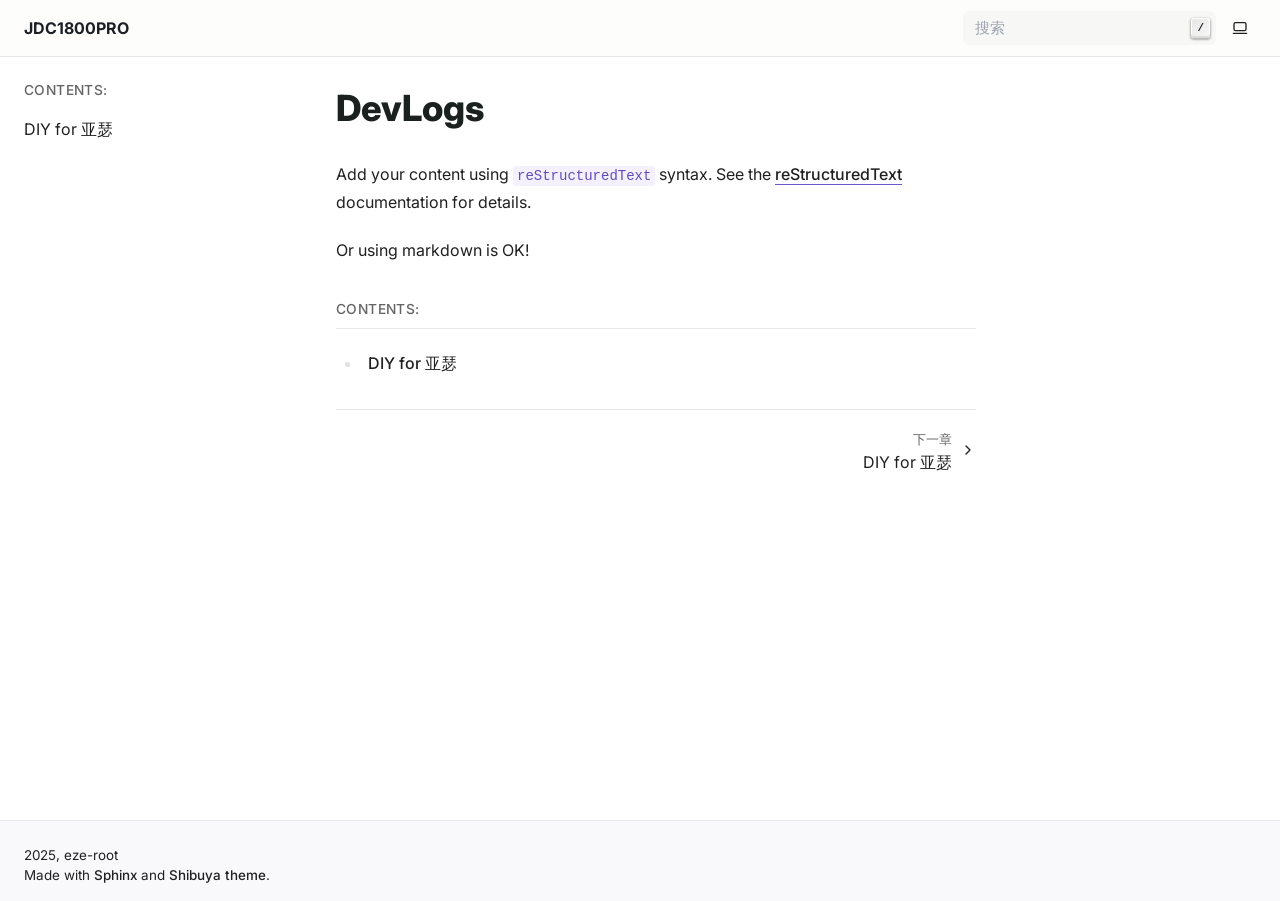
==== commit 411eea92: "deploy: 0d42a059cd6079a69640f2470f0e46c6fe1234b7" ====
--- a/index.html
+++ b/index.html
@@ -133,7 +133,7 @@
 <footer class="sy-foot">
   <div class="sy-foot-inner sy-container mx-auto">
     <div class="sy-foot-reserved md:flex justify-between items-center">
-      <div class="sy-foot-copyright"><p>2025, hotchilipowder</p>
+      <div class="sy-foot-copyright"><p>2025, eze-root</p>
   
   <p>
     Made with
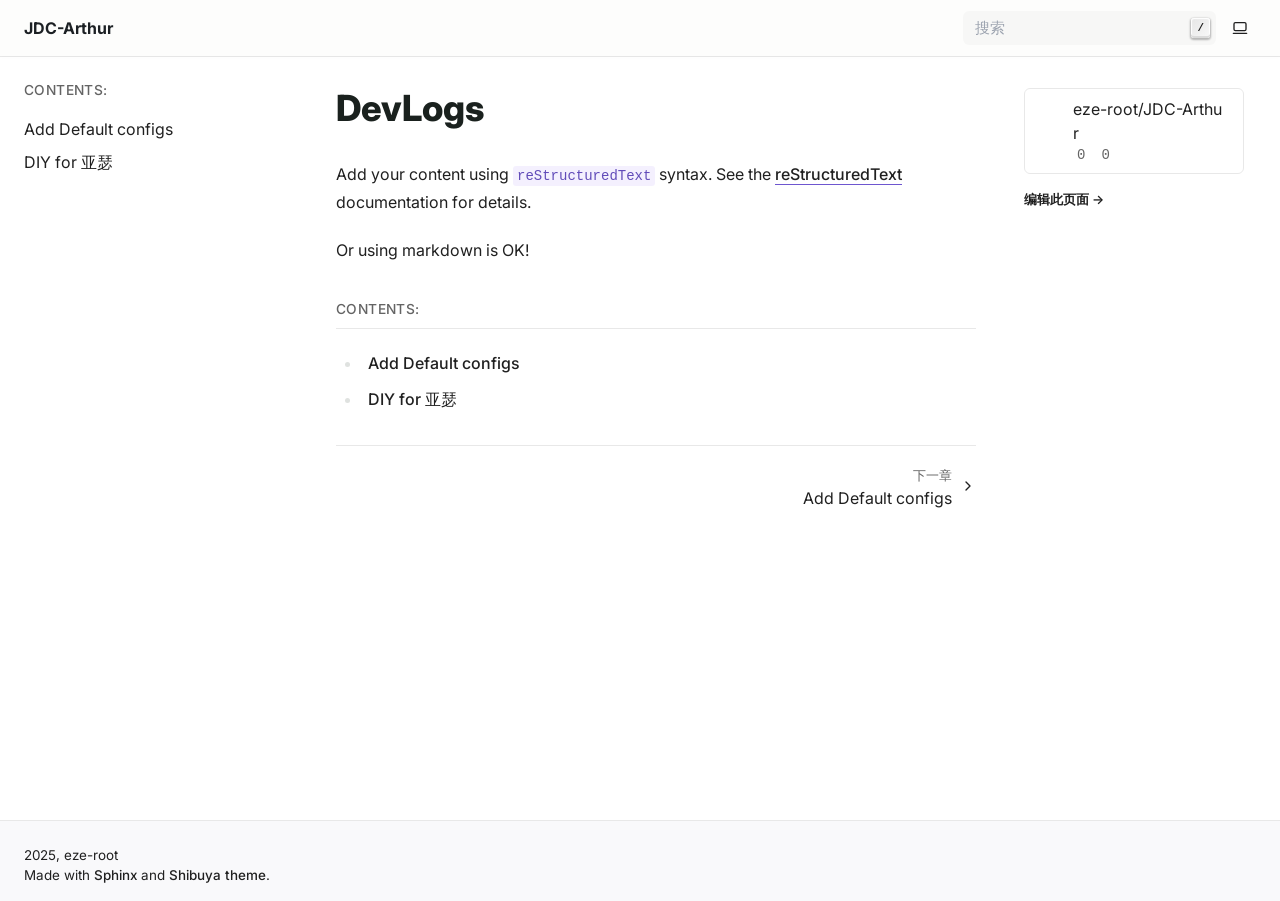
==== commit adbb5f4a: "deploy: ba22688ed7571df18bc66c8ec97f168494ba4586" ====
--- a/index.html
+++ b/index.html
@@ -2,7 +2,7 @@
 <html lang="zh" data-accent-color="violet" data-content_root="./">
 <head>
   <meta charset="utf-8">
-  <meta name="viewport" content="width=device-width, initial-scale=1.0"><title>JDC1800PRO 0.0.1 文档</title><link rel="index" title="索引" href="genindex.html" /><link rel="search" title="搜索" href="search.html" /><link rel="next" title="DIY for 亚瑟" href="devs/dev.html" /><script>
+  <meta name="viewport" content="width=device-width, initial-scale=1.0"><title>JDC-Arthur 0.0.1 文档</title><link rel="index" title="索引" href="genindex.html" /><link rel="search" title="搜索" href="search.html" /><link rel="next" title="Add Default configs" href="devs/dev.html" /><script>
     function setColorMode(t){let e=document.documentElement;e.setAttribute("data-color-mode",t);let a=window.matchMedia&&window.matchMedia("(prefers-color-scheme: dark)").matches,s=t;"auto"===t&&(s=a?"dark":"light"),"light"===s?(e.classList.remove("dark"),e.classList.add("light")):(e.classList.remove("light"),e.classList.add("dark"))}
     setColorMode(localStorage._theme||"auto");
   </script><link rel="stylesheet" type="text/css" href="_static/pygments.css?v=397bb51e" />
@@ -29,7 +29,7 @@
     <a class="sy-head-brand" href="#">
       
       
-      <strong>JDC1800PRO</strong>
+      <strong>JDC-Arthur</strong>
     </a>
     <div class="sy-head-nav" id="HeadNav">
       <nav class="sy-head-links"></nav>
@@ -59,7 +59,8 @@
       <div class="sy-scrollbar p-6">
         <div class="globaltoc" data-expand-depth="0"><p class="caption" role="heading" aria-level="3"><span class="caption-text">Contents:</span></p>
 <ul>
-<li class="toctree-l1"><a class="reference internal" href="devs/dev.html">DIY for 亚瑟</a></li>
+<li class="toctree-l1"><a class="reference internal" href="devs/dev.html">Add Default configs</a></li>
+<li class="toctree-l1"><a class="reference internal" href="devs/intro.html">DIY for 亚瑟</a></li>
 </ul>
 
         </div>
@@ -71,7 +72,27 @@
     <button class="rside-close js-menu xl:hidden" aria-label="Close Table of Contents" type="button" aria-controls="rside" aria-expanded="false">
       <i class="i-lucide close"></i>
     </button>
-    <div class="sy-scrollbar sy-rside-inner px-6 xl:top-16 xl:sticky xl:pl-0 pt-6 pb-4"><div id="ethical-ad-placement" data-ea-publisher="readthedocs"></div></div>
+    <div class="sy-scrollbar sy-rside-inner px-6 xl:top-16 xl:sticky xl:pl-0 pt-6 pb-4"><a class="js-repo-stats repo-stats flex items-center" href="https://github.com/eze-root/JDC-Arthur"
+  data-type="github" data-user="eze-root" data-repo="JDC-Arthur">
+  <span class="w-8 flex items-center justify-around shrink-0 text-3xl">
+    <iconify-icon icon="simple-icons:github"></iconify-icon>
+  </span>
+  <span class="flex-grow px-2 break-all">
+    <span>eze-root/JDC-Arthur</span>
+    <span class="flex text-sm repo-stats-count">
+      <span class="flex items-center pr-3">
+        <iconify-icon icon="lucide:star"></iconify-icon>
+        <strong class="js-repo-stars ml-1">0</strong>
+      </span>
+      <span class="flex items-center">
+        <iconify-icon icon="lucide:git-fork"></iconify-icon>
+        <strong class="js-repo-forks ml-1">0</strong>
+      </span>
+    </span>
+  </span>
+</a><div class="edit-this-page">
+  <a href="https://github.com/eze-root/JDC-Arthur/blob/master/docs/index.rst">编辑此页面</a>
+</div><div id="ethical-ad-placement" data-ea-publisher="readthedocs"></div></div>
   </aside>
   <div class="rside-overlay js-menu" role="button" aria-label="Close Table of Contents" aria-controls="rside" aria-expanded="false"></div>
   <main class="sy-main w-full max-sm:max-w-full print:pt-6"><div class="sy-breadcrumbs" role="navigation">
@@ -82,7 +103,7 @@
       </button>
     </div>
     <ol class="flex-1" itemscope itemtype="https://schema.org/BreadcrumbList"><li itemprop="itemListElement" itemscope itemtype="https://schema.org/ListItem">
-        <a itemprop="item" href="#"><span itemprop="name">JDC1800PRO</span></a>
+        <a itemprop="item" href="#"><span itemprop="name">JDC-Arthur</span></a>
         <span>/</span>
         <meta itemprop="position" content="1" />
       </li><li itemprop="itemListElement" itemscope itemtype="https://schema.org/ListItem">
@@ -108,7 +129,8 @@
 <div class="toctree-wrapper compound">
 <p class="caption" role="heading"><span class="caption-text">Contents:</span></p>
 <ul>
-<li class="toctree-l1"><a class="reference internal" href="devs/dev.html">DIY for 亚瑟</a></li>
+<li class="toctree-l1"><a class="reference internal" href="devs/dev.html">Add Default configs</a></li>
+<li class="toctree-l1"><a class="reference internal" href="devs/intro.html">DIY for 亚瑟</a></li>
 </ul>
 </div>
 </section>
@@ -122,7 +144,7 @@
     <a href="devs/dev.html">
       <div class="page-info">
         <span>下一章</span>
-        <div class="title">DIY for 亚瑟</div>
+        <div class="title">Add Default configs</div>
       </div>
       <i class="i-lucide chevron-right"></i>
     </a>
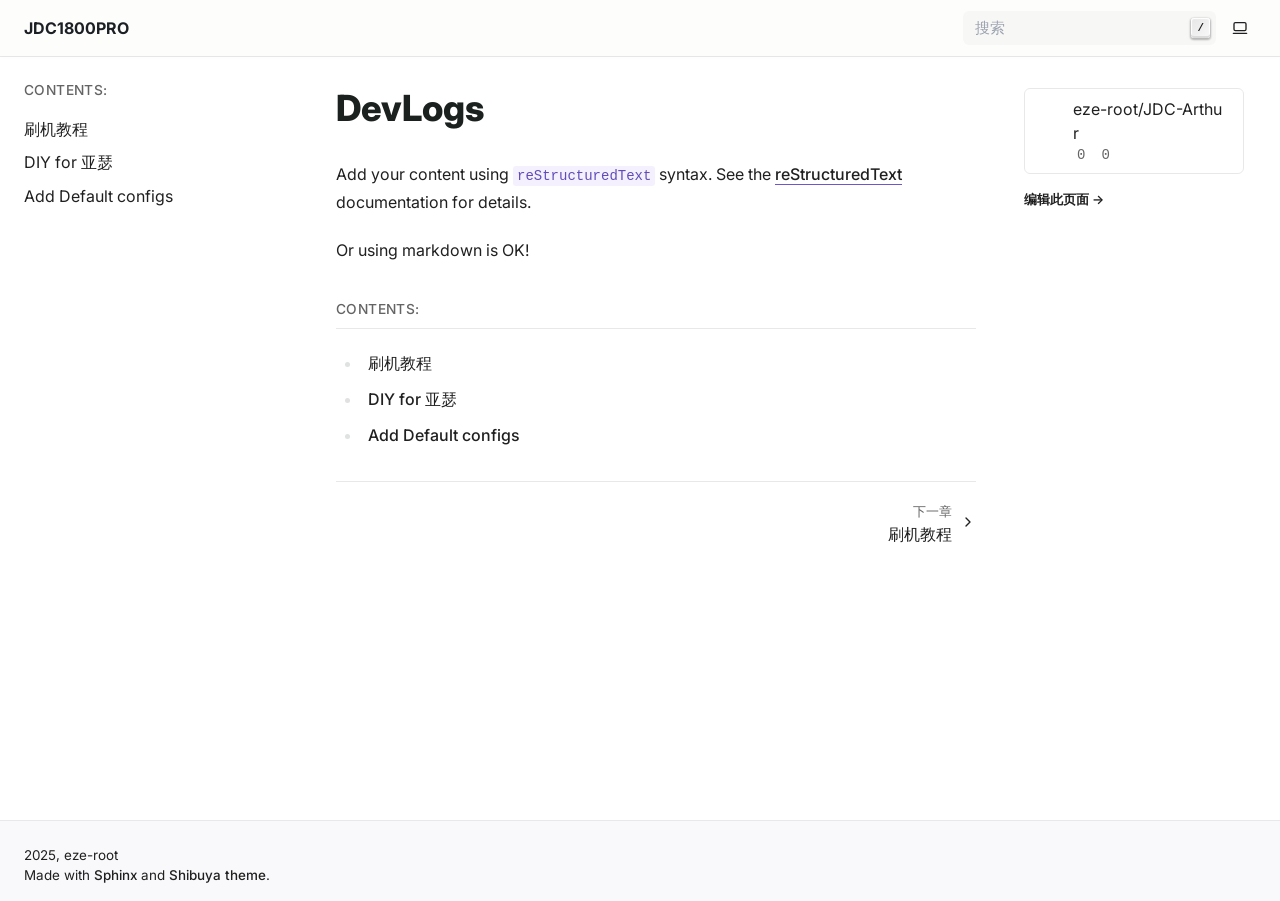
==== commit 62afaf4b: "deploy: 08b1a3a63a20b5b5afacedac57d875063f0c0ba4" ====
--- a/index.html
+++ b/index.html
@@ -2,11 +2,11 @@
 <html lang="zh" data-accent-color="violet" data-content_root="./">
 <head>
   <meta charset="utf-8">
-  <meta name="viewport" content="width=device-width, initial-scale=1.0"><title>JDC-Arthur 0.0.1 文档</title><link rel="index" title="索引" href="genindex.html" /><link rel="search" title="搜索" href="search.html" /><link rel="next" title="Add Default configs" href="devs/dev.html" /><script>
+  <meta name="viewport" content="width=device-width, initial-scale=1.0"><title>JDC1800PRO 0.0.1 文档</title><link rel="index" title="索引" href="genindex.html" /><link rel="search" title="搜索" href="search.html" /><link rel="next" title="刷机教程" href="devs/tutorial.html" /><script>
     function setColorMode(t){let e=document.documentElement;e.setAttribute("data-color-mode",t);let a=window.matchMedia&&window.matchMedia("(prefers-color-scheme: dark)").matches,s=t;"auto"===t&&(s=a?"dark":"light"),"light"===s?(e.classList.remove("dark"),e.classList.add("light")):(e.classList.remove("light"),e.classList.add("dark"))}
     setColorMode(localStorage._theme||"auto");
   </script><link rel="stylesheet" type="text/css" href="_static/pygments.css?v=397bb51e" />
-    <link rel="stylesheet" type="text/css" href="_static/shibuya.css?v=10d1008b" />
+    <link rel="stylesheet" type="text/css" href="_static/shibuya.css?v=d0008d65" />
     <link rel="stylesheet" type="text/css" href="_static/copybutton.css?v=76b2166b" />
     <link rel="stylesheet" type="text/css" href="_static/sphinx-design.min.css?v=95c83b7e" />
     <link media="print" rel="stylesheet" type="text/css" href="_static/print.css?v=20ff2c19" />
@@ -29,7 +29,7 @@
     <a class="sy-head-brand" href="#">
       
       
-      <strong>JDC-Arthur</strong>
+      <strong>JDC1800PRO</strong>
     </a>
     <div class="sy-head-nav" id="HeadNav">
       <nav class="sy-head-links"></nav>
@@ -59,8 +59,9 @@
       <div class="sy-scrollbar p-6">
         <div class="globaltoc" data-expand-depth="0"><p class="caption" role="heading" aria-level="3"><span class="caption-text">Contents:</span></p>
 <ul>
+<li class="toctree-l1"><a class="reference internal" href="devs/tutorial.html">刷机教程</a></li>
+<li class="toctree-l1"><a class="reference internal" href="devs/intro.html">DIY for 亚瑟</a></li>
 <li class="toctree-l1"><a class="reference internal" href="devs/dev.html">Add Default configs</a></li>
-<li class="toctree-l1"><a class="reference internal" href="devs/intro.html">DIY for 亚瑟</a></li>
 </ul>
 
         </div>
@@ -91,11 +92,12 @@
     </span>
   </span>
 </a><div class="edit-this-page">
-  <a href="https://github.com/eze-root/JDC-Arthur/blob/master/docs/index.rst">编辑此页面</a>
+  <a href="https://github.com/eze-root/JDC-Arthur/blob/main/docs/index.rst">编辑此页面</a>
 </div><div id="ethical-ad-placement" data-ea-publisher="readthedocs"></div></div>
   </aside>
   <div class="rside-overlay js-menu" role="button" aria-label="Close Table of Contents" aria-controls="rside" aria-expanded="false"></div>
-  <main class="sy-main w-full max-sm:max-w-full print:pt-6"><div class="sy-breadcrumbs" role="navigation">
+  <main class="sy-main w-full max-sm:max-w-full print:pt-6">
+<div class="sy-breadcrumbs" role="navigation">
   <div class="sy-breadcrumbs-inner flex items-center">
     <div class="md:hidden mr-3">
       <button class="js-menu" aria-label="Menu" type="button" aria-controls="lside" aria-expanded="false">
@@ -103,7 +105,7 @@
       </button>
     </div>
     <ol class="flex-1" itemscope itemtype="https://schema.org/BreadcrumbList"><li itemprop="itemListElement" itemscope itemtype="https://schema.org/ListItem">
-        <a itemprop="item" href="#"><span itemprop="name">JDC-Arthur</span></a>
+        <a itemprop="item" href="#"><span itemprop="name">JDC1800PRO</span></a>
         <span>/</span>
         <meta itemprop="position" content="1" />
       </li><li itemprop="itemListElement" itemscope itemtype="https://schema.org/ListItem">
@@ -129,8 +131,9 @@
 <div class="toctree-wrapper compound">
 <p class="caption" role="heading"><span class="caption-text">Contents:</span></p>
 <ul>
+<li class="toctree-l1"><a class="reference internal" href="devs/tutorial.html">刷机教程</a></li>
+<li class="toctree-l1"><a class="reference internal" href="devs/intro.html">DIY for 亚瑟</a></li>
 <li class="toctree-l1"><a class="reference internal" href="devs/dev.html">Add Default configs</a></li>
-<li class="toctree-l1"><a class="reference internal" href="devs/intro.html">DIY for 亚瑟</a></li>
 </ul>
 </div>
 </section>
@@ -141,10 +144,10 @@
   </svg>
   <span>回到顶部</span>
 </button><div class="navigation flex print:hidden"><div class="navigation-next">
-    <a href="devs/dev.html">
+    <a href="devs/tutorial.html">
       <div class="page-info">
         <span>下一章</span>
-        <div class="title">Add Default configs</div>
+        <div class="title">刷机教程</div>
       </div>
       <i class="i-lucide chevron-right"></i>
     </a>
@@ -175,5 +178,5 @@
       <script src="_static/clipboard.min.js?v=a7894cd8"></script>
       <script src="_static/copybutton.js?v=f281be69"></script>
       <script src="_static/design-tabs.js?v=f930bc37"></script>
-      <script src="_static/shibuya.js?v=55e26b35"></script></body>
+      <script src="_static/shibuya.js?v=1d2088d1"></script></body>
 </html>
--- a/_static/shibuya.css
+++ b/_static/shibuya.css
@@ -1 +1 @@
-*,:after,:before{--tw-border-spacing-x:0;--tw-border-spacing-y:0;--tw-translate-x:0;--tw-translate-y:0;--tw-rotate:0;--tw-skew-x:0;--tw-skew-y:0;--tw-scale-x:1;--tw-scale-y:1;--tw-pan-x: ;--tw-pan-y: ;--tw-pinch-zoom: ;--tw-scroll-snap-strictness:proximity;--tw-gradient-from-position: ;--tw-gradient-via-position: ;--tw-gradient-to-position: ;--tw-ordinal: ;--tw-slashed-zero: ;--tw-numeric-figure: ;--tw-numeric-spacing: ;--tw-numeric-fraction: ;--tw-ring-inset: ;--tw-ring-offset-width:0px;--tw-ring-offset-color:#fff;--tw-ring-color:rgba(59,130,246,.5);--tw-ring-offset-shadow:0 0 #0000;--tw-ring-shadow:0 0 #0000;--tw-shadow:0 0 #0000;--tw-shadow-colored:0 0 #0000;--tw-blur: ;--tw-brightness: ;--tw-contrast: ;--tw-grayscale: ;--tw-hue-rotate: ;--tw-invert: ;--tw-saturate: ;--tw-sepia: ;--tw-drop-shadow: ;--tw-backdrop-blur: ;--tw-backdrop-brightness: ;--tw-backdrop-contrast: ;--tw-backdrop-grayscale: ;--tw-backdrop-hue-rotate: ;--tw-backdrop-invert: ;--tw-backdrop-opacity: ;--tw-backdrop-saturate: ;--tw-backdrop-sepia: ;--tw-contain-size: ;--tw-contain-layout: ;--tw-contain-paint: ;--tw-contain-style: }::backdrop{--tw-border-spacing-x:0;--tw-border-spacing-y:0;--tw-translate-x:0;--tw-translate-y:0;--tw-rotate:0;--tw-skew-x:0;--tw-skew-y:0;--tw-scale-x:1;--tw-scale-y:1;--tw-pan-x: ;--tw-pan-y: ;--tw-pinch-zoom: ;--tw-scroll-snap-strictness:proximity;--tw-gradient-from-position: ;--tw-gradient-via-position: ;--tw-gradient-to-position: ;--tw-ordinal: ;--tw-slashed-zero: ;--tw-numeric-figure: ;--tw-numeric-spacing: ;--tw-numeric-fraction: ;--tw-ring-inset: ;--tw-ring-offset-width:0px;--tw-ring-offset-color:#fff;--tw-ring-color:rgba(59,130,246,.5);--tw-ring-offset-shadow:0 0 #0000;--tw-ring-shadow:0 0 #0000;--tw-shadow:0 0 #0000;--tw-shadow-colored:0 0 #0000;--tw-blur: ;--tw-brightness: ;--tw-contrast: ;--tw-grayscale: ;--tw-hue-rotate: ;--tw-invert: ;--tw-saturate: ;--tw-sepia: ;--tw-drop-shadow: ;--tw-backdrop-blur: ;--tw-backdrop-brightness: ;--tw-backdrop-contrast: ;--tw-backdrop-grayscale: ;--tw-backdrop-hue-rotate: ;--tw-backdrop-invert: ;--tw-backdrop-opacity: ;--tw-backdrop-saturate: ;--tw-backdrop-sepia: ;--tw-contain-size: ;--tw-contain-layout: ;--tw-contain-paint: ;--tw-contain-style: }/*! tailwindcss v3.4.16 | MIT License | https://tailwindcss.com*/*,:after,:before{box-sizing:border-box;border:0 solid #e5e7eb}:after,:before{--tw-content:""}:host,html{line-height:1.5;-webkit-text-size-adjust:100%;-moz-tab-size:4;-o-tab-size:4;tab-size:4;font-family:ui-sans-serif,system-ui,sans-serif,Apple Color Emoji,Segoe UI Emoji,Segoe UI Symbol,Noto Color Emoji;font-feature-settings:normal;font-variation-settings:normal;-webkit-tap-highlight-color:transparent}body{margin:0;line-height:inherit}hr{height:0;color:inherit;border-top-width:1px}abbr:where([title]){-webkit-text-decoration:underline dotted;text-decoration:underline dotted}h1,h2,h3,h4,h5,h6{font-size:inherit;font-weight:inherit}a{color:inherit;text-decoration:inherit}b,strong{font-weight:bolder}code,kbd,pre,samp{font-family:ui-monospace,SFMono-Regular,Menlo,Monaco,Consolas,Liberation Mono,Courier New,monospace;font-feature-settings:normal;font-variation-settings:normal;font-size:1em}small{font-size:80%}sub,sup{font-size:75%;line-height:0;position:relative;vertical-align:baseline}sub{bottom:-.25em}sup{top:-.5em}table{text-indent:0;border-color:inherit;border-collapse:collapse}button,input,optgroup,select,textarea{font-family:inherit;font-feature-settings:inherit;font-variation-settings:inherit;font-size:100%;font-weight:inherit;line-height:inherit;letter-spacing:inherit;color:inherit;margin:0;padding:0}button,select{text-transform:none}button,input:where([type=button]),input:where([type=reset]),input:where([type=submit]){-webkit-appearance:button;background-color:transparent;background-image:none}:-moz-focusring{outline:auto}:-moz-ui-invalid{box-shadow:none}progress{vertical-align:baseline}::-webkit-inner-spin-button,::-webkit-outer-spin-button{height:auto}[type=search]{-webkit-appearance:textfield;outline-offset:-2px}::-webkit-search-decoration{-webkit-appearance:none}::-webkit-file-upload-button{-webkit-appearance:button;font:inherit}summary{display:list-item}blockquote,dd,dl,figure,h1,h2,h3,h4,h5,h6,hr,p,pre{margin:0}fieldset{margin:0}fieldset,legend{padding:0}menu,ol,ul{list-style:none;margin:0;padding:0}dialog{padding:0}textarea{resize:vertical}input::-moz-placeholder,textarea::-moz-placeholder{opacity:1;color:#9ca3af}input::placeholder,textarea::placeholder{opacity:1;color:#9ca3af}[role=button],button{cursor:pointer}:disabled{cursor:default}audio,canvas,embed,iframe,img,object,svg,video{display:block;vertical-align:middle}img,video{max-width:100%;height:auto}[hidden]:where(:not([hidden=until-found])){display:none}.collapse{visibility:collapse}.order-last{order:9999}.mx-auto{margin-left:auto;margin-right:auto}.ml-1{margin-left:.25rem}.mr-3{margin-right:.75rem}.block{display:block}.flex{display:flex}.table{display:table}.contents{display:contents}.hidden{display:none}.w-64{width:16rem}.w-8{width:2rem}.w-full{width:100%}.min-w-0{min-width:0}.max-w-6xl{max-width:72rem}.flex-1{flex:1 1 0%}.shrink-0{flex-shrink:0}.flex-grow{flex-grow:1}.-translate-x-1{--tw-translate-x:-0.25rem}.-translate-x-1,.-translate-x-2{transform:translate(var(--tw-translate-x),var(--tw-translate-y)) rotate(var(--tw-rotate)) skewX(var(--tw-skew-x)) skewY(var(--tw-skew-y)) scaleX(var(--tw-scale-x)) scaleY(var(--tw-scale-y))}.-translate-x-2{--tw-translate-x:-0.5rem}.flex-col{flex-direction:column}.items-center{align-items:center}.justify-between{justify-content:space-between}.justify-around{justify-content:space-around}.break-words{overflow-wrap:break-word}.break-all{word-break:break-all}.p-6{padding:1.5rem}.px-2{padding-left:.5rem;padding-right:.5rem}.px-6{padding-left:1.5rem;padding-right:1.5rem}.pb-3{padding-bottom:.75rem}.pb-4{padding-bottom:1rem}.pb-6{padding-bottom:1.5rem}.pr-3{padding-right:.75rem}.pt-12{padding-top:3rem}.pt-6{padding-top:1.5rem}.pt-8{padding-top:2rem}.text-3xl{font-size:1.875rem;line-height:2.25rem}.text-sm{font-size:.875rem;line-height:1.25rem}@font-face{font-family:Twemoji Country Flags;unicode-range:u+1f1e6-1f1ff,u+1f3f4,u+e0062-e0063,u+e0065,u+e0067,u+e006c,u+e006e,u+e0073-e0074,u+e0077,u+e007f;src:url(https://cdn.jsdelivr.net/npm/country-flag-emoji-polyfill@0.1/dist/TwemojiCountryFlags.woff2) format("woff2")}::-moz-selection{color:var(--accent-a11);background-color:var(--accent-a3)}::selection{color:var(--accent-a11);background-color:var(--accent-a3)}html{scroll-behavior:smooth}body{font-family:var(--sy-f-text);color:var(--sy-c-text)}.win{font-family:"Twemoji Country Flags",var(--sy-f-text)}h1,h2,h3,h4,h5{color:var(--sy-c-heading);font-family:var(--sy-f-heading)}em,strong{color:var(--sy-c-bold)}.sy-container{max-width:90rem}.sy-scrollbar{overflow-y:auto;scrollbar-gutter:stable}.sy-scrollbar::-webkit-scrollbar{height:.75rem;width:.75rem}.sy-scrollbar::-webkit-scrollbar-thumb{border-radius:10px}.sy-scrollbar::-webkit-scrollbar-track{background-color:transparent}.sy-scrollbar:hover::-webkit-scrollbar-thumb{background-color:var(--gray-a3);background-clip:content-box;border:3px solid transparent}.i-lucide,iconify-icon{vertical-align:middle}.i-lucide{-webkit-mask:var(--icon-url) no-repeat;mask:var(--icon-url) no-repeat;-webkit-mask-size:100% 100%;mask-size:100% 100%;width:1em;height:1em;display:inline-block;font-style:normal;background-color:currentColor}.theme-switch .theme-icon,[data-color-mode=auto] .theme-switch .theme-icon{--icon-url:var(--lucide-laptop-url)}[data-color-mode=light] .theme-switch .theme-icon{--icon-url:var(--lucide-sun-url)}[data-color-mode=dark] .theme-switch .theme-icon{--icon-url:var(--lucide-moon-url)}.light,.light-theme,:root{--tomato-1:#fffcfc;--tomato-2:#fff8f7;--tomato-3:#feebe7;--tomato-4:#ffdcd3;--tomato-5:#ffcdc2;--tomato-6:#fdbdaf;--tomato-7:#f5a898;--tomato-8:#ec8e7b;--tomato-9:#e54d2e;--tomato-10:#dd4425;--tomato-11:#d13415;--tomato-12:#5c271f}@supports (color:color(display-p3 1 1 1)){@media (color-gamut:p3){.light,.light-theme,:root{--tomato-1:color(display-p3 0.998 0.989 0.988);--tomato-2:color(display-p3 0.994 0.974 0.969);--tomato-3:color(display-p3 0.985 0.924 0.909);--tomato-4:color(display-p3 0.996 0.868 0.835);--tomato-5:color(display-p3 0.98 0.812 0.77);--tomato-6:color(display-p3 0.953 0.75 0.698);--tomato-7:color(display-p3 0.917 0.673 0.611);--tomato-8:color(display-p3 0.875 0.575 0.502);--tomato-9:color(display-p3 0.831 0.345 0.231);--tomato-10:color(display-p3 0.802 0.313 0.2);--tomato-11:color(display-p3 0.755 0.259 0.152);--tomato-12:color(display-p3 0.335 0.165 0.132)}}}.dark,.dark-theme{--tomato-1:#181111;--tomato-2:#1f1513;--tomato-3:#391714;--tomato-4:#4e1511;--tomato-5:#5e1c16;--tomato-6:#6e2920;--tomato-7:#853a2d;--tomato-8:#ac4d39;--tomato-9:#e54d2e;--tomato-10:#ec6142;--tomato-11:#ff977d;--tomato-12:#fbd3cb}@supports (color:color(display-p3 1 1 1)){@media (color-gamut:p3){.dark,.dark-theme{--tomato-1:color(display-p3 0.09 0.068 0.067);--tomato-2:color(display-p3 0.115 0.084 0.076);--tomato-3:color(display-p3 0.205 0.097 0.083);--tomato-4:color(display-p3 0.282 0.099 0.077);--tomato-5:color(display-p3 0.339 0.129 0.101);--tomato-6:color(display-p3 0.398 0.179 0.141);--tomato-7:color(display-p3 0.487 0.245 0.194);--tomato-8:color(display-p3 0.629 0.322 0.248);--tomato-9:color(display-p3 0.831 0.345 0.231);--tomato-10:color(display-p3 0.862 0.415 0.298);--tomato-11:color(display-p3 1 0.585 0.455);--tomato-12:color(display-p3 0.959 0.833 0.802)}}}.light,.light-theme,:root{--tomato-a1:#ff000003;--tomato-a2:#ff200008;--tomato-a3:#f52b0018;--tomato-a4:#ff35002c;--tomato-a5:#ff2e003d;--tomato-a6:#f92d0050;--tomato-a7:#e7280067;--tomato-a8:#db250084;--tomato-a9:#df2600d1;--tomato-a10:#d72400da;--tomato-a11:#cd2200ea;--tomato-a12:#460900e0}@supports (color:color(display-p3 1 1 1)){@media (color-gamut:p3){.light,.light-theme,:root{--tomato-a1:color(display-p3 0.675 0.024 0.024/0.012);--tomato-a2:color(display-p3 0.757 0.145 0.02/0.032);--tomato-a3:color(display-p3 0.831 0.184 0.012/0.091);--tomato-a4:color(display-p3 0.976 0.192 0.004/0.165);--tomato-a5:color(display-p3 0.918 0.192 0.004/0.232);--tomato-a6:color(display-p3 0.847 0.173 0.004/0.302);--tomato-a7:color(display-p3 0.788 0.165 0.004/0.389);--tomato-a8:color(display-p3 0.749 0.153 0.004/0.499);--tomato-a9:color(display-p3 0.78 0.149 0/0.769);--tomato-a10:color(display-p3 0.757 0.141 0/0.8);--tomato-a11:color(display-p3 0.755 0.259 0.152);--tomato-a12:color(display-p3 0.335 0.165 0.132)}}}.dark,.dark-theme{--tomato-a1:#f1121208;--tomato-a2:#ff55330f;--tomato-a3:#ff35232b;--tomato-a4:#fd201142;--tomato-a5:#fe332153;--tomato-a6:#ff4f3864;--tomato-a7:#fd644a7d;--tomato-a8:#fe6d4ea7;--tomato-a9:#fe5431e4;--tomato-a10:#ff6847eb;--tomato-a11:#ff977d;--tomato-a12:#ffd6cefb}@supports (color:color(display-p3 1 1 1)){@media (color-gamut:p3){.dark,.dark-theme{--tomato-a1:color(display-p3 0.973 0.071 0.071/0.026);--tomato-a2:color(display-p3 0.992 0.376 0.224/0.051);--tomato-a3:color(display-p3 0.996 0.282 0.176/0.148);--tomato-a4:color(display-p3 1 0.204 0.118/0.232);--tomato-a5:color(display-p3 1 0.286 0.192/0.29);--tomato-a6:color(display-p3 1 0.392 0.278/0.353);--tomato-a7:color(display-p3 1 0.459 0.349/0.45);--tomato-a8:color(display-p3 1 0.49 0.369/0.601);--tomato-a9:color(display-p3 1 0.408 0.267/0.82);--tomato-a10:color(display-p3 1 0.478 0.341/0.853);--tomato-a11:color(display-p3 1 0.585 0.455);--tomato-a12:color(display-p3 0.959 0.833 0.802)}}}.light,.light-theme,:root{--red-1:#fffcfc;--red-2:#fff7f7;--red-3:#feebec;--red-4:#ffdbdc;--red-5:#ffcdce;--red-6:#fdbdbe;--red-7:#f4a9aa;--red-8:#eb8e90;--red-9:#e5484d;--red-10:#dc3e42;--red-11:#ce2c31;--red-12:#641723}@supports (color:color(display-p3 1 1 1)){@media (color-gamut:p3){.light,.light-theme,:root{--red-1:color(display-p3 0.998 0.989 0.988);--red-2:color(display-p3 0.995 0.971 0.971);--red-3:color(display-p3 0.985 0.925 0.925);--red-4:color(display-p3 0.999 0.866 0.866);--red-5:color(display-p3 0.984 0.812 0.811);--red-6:color(display-p3 0.955 0.751 0.749);--red-7:color(display-p3 0.915 0.675 0.672);--red-8:color(display-p3 0.872 0.575 0.572);--red-9:color(display-p3 0.83 0.329 0.324);--red-10:color(display-p3 0.798 0.294 0.285);--red-11:color(display-p3 0.744 0.234 0.222);--red-12:color(display-p3 0.36 0.115 0.143)}}}.dark,.dark-theme{--red-1:#191111;--red-2:#201314;--red-3:#3b1219;--red-4:#500f1c;--red-5:#611623;--red-6:#72232d;--red-7:#8c333a;--red-8:#b54548;--red-9:#e5484d;--red-10:#ec5d5e;--red-11:#ff9592;--red-12:#ffd1d9}@supports (color:color(display-p3 1 1 1)){@media (color-gamut:p3){.dark,.dark-theme{--red-1:color(display-p3 0.093 0.068 0.067);--red-2:color(display-p3 0.118 0.077 0.079);--red-3:color(display-p3 0.211 0.081 0.099);--red-4:color(display-p3 0.287 0.079 0.113);--red-5:color(display-p3 0.348 0.11 0.142);--red-6:color(display-p3 0.414 0.16 0.183);--red-7:color(display-p3 0.508 0.224 0.236);--red-8:color(display-p3 0.659 0.298 0.297);--red-9:color(display-p3 0.83 0.329 0.324);--red-10:color(display-p3 0.861 0.403 0.387);--red-11:color(display-p3 1 0.57 0.55);--red-12:color(display-p3 0.971 0.826 0.852)}}}.light,.light-theme,:root{--red-a1:#ff000003;--red-a2:#ff000008;--red-a3:#f3000d14;--red-a4:#ff000824;--red-a5:#ff000632;--red-a6:#f8000442;--red-a7:#df000356;--red-a8:#d2000571;--red-a9:#db0007b7;--red-a10:#d10005c1;--red-a11:#c40006d3;--red-a12:#55000de8}@supports (color:color(display-p3 1 1 1)){@media (color-gamut:p3){.light,.light-theme,:root{--red-a1:color(display-p3 0.675 0.024 0.024/0.012);--red-a2:color(display-p3 0.863 0.024 0.024/0.028);--red-a3:color(display-p3 0.792 0.008 0.008/0.075);--red-a4:color(display-p3 1 0.008 0.008/0.134);--red-a5:color(display-p3 0.918 0.008 0.008/0.189);--red-a6:color(display-p3 0.831 0.02 0.004/0.251);--red-a7:color(display-p3 0.741 0.016 0.004/0.33);--red-a8:color(display-p3 0.698 0.012 0.004/0.428);--red-a9:color(display-p3 0.749 0.008 0/0.675);--red-a10:color(display-p3 0.714 0.012 0/0.714);--red-a11:color(display-p3 0.744 0.234 0.222);--red-a12:color(display-p3 0.36 0.115 0.143)}}}.dark,.dark-theme{--red-a1:#f4121209;--red-a2:#f22f3e11;--red-a3:#ff173f2d;--red-a4:#fe0a3b44;--red-a5:#ff204756;--red-a6:#ff3e5668;--red-a7:#ff536184;--red-a8:#ff5d61b0;--red-a9:#fe4e54e4;--red-a10:#ff6465eb;--red-a11:#ff9592;--red-a12:#ffd1d9}@supports (color:color(display-p3 1 1 1)){@media (color-gamut:p3){.dark,.dark-theme{--red-a1:color(display-p3 0.984 0.071 0.071/0.03);--red-a2:color(display-p3 0.996 0.282 0.282/0.055);--red-a3:color(display-p3 1 0.169 0.271/0.156);--red-a4:color(display-p3 1 0.118 0.267/0.236);--red-a5:color(display-p3 1 0.212 0.314/0.303);--red-a6:color(display-p3 1 0.318 0.38/0.374);--red-a7:color(display-p3 1 0.4 0.424/0.475);--red-a8:color(display-p3 1 0.431 0.431/0.635);--red-a9:color(display-p3 1 0.388 0.384/0.82);--red-a10:color(display-p3 1 0.463 0.447/0.853);--red-a11:color(display-p3 1 0.57 0.55);--red-a12:color(display-p3 0.971 0.826 0.852)}}}.light,.light-theme,:root{--ruby-1:#fffcfd;--ruby-2:#fff7f8;--ruby-3:#feeaed;--ruby-4:#ffdce1;--ruby-5:#ffced6;--ruby-6:#f8bfc8;--ruby-7:#efacb8;--ruby-8:#e592a3;--ruby-9:#e54666;--ruby-10:#dc3b5d;--ruby-11:#ca244d;--ruby-12:#64172b}@supports (color:color(display-p3 1 1 1)){@media (color-gamut:p3){.light,.light-theme,:root{--ruby-1:color(display-p3 0.998 0.989 0.992);--ruby-2:color(display-p3 0.995 0.971 0.974);--ruby-3:color(display-p3 0.983 0.92 0.928);--ruby-4:color(display-p3 0.987 0.869 0.885);--ruby-5:color(display-p3 0.968 0.817 0.839);--ruby-6:color(display-p3 0.937 0.758 0.786);--ruby-7:color(display-p3 0.897 0.685 0.721);--ruby-8:color(display-p3 0.851 0.588 0.639);--ruby-9:color(display-p3 0.83 0.323 0.408);--ruby-10:color(display-p3 0.795 0.286 0.375);--ruby-11:color(display-p3 0.728 0.211 0.311);--ruby-12:color(display-p3 0.36 0.115 0.171)}}}.dark,.dark-theme{--ruby-1:#191113;--ruby-2:#1e1517;--ruby-3:#3a141e;--ruby-4:#4e1325;--ruby-5:#5e1a2e;--ruby-6:#6f2539;--ruby-7:#883447;--ruby-8:#b3445a;--ruby-9:#e54666;--ruby-10:#ec5a72;--ruby-11:#ff949d;--ruby-12:#fed2e1}@supports (color:color(display-p3 1 1 1)){@media (color-gamut:p3){.dark,.dark-theme{--ruby-1:color(display-p3 0.093 0.068 0.074);--ruby-2:color(display-p3 0.113 0.083 0.089);--ruby-3:color(display-p3 0.208 0.088 0.117);--ruby-4:color(display-p3 0.279 0.092 0.147);--ruby-5:color(display-p3 0.337 0.12 0.18);--ruby-6:color(display-p3 0.401 0.166 0.223);--ruby-7:color(display-p3 0.495 0.224 0.281);--ruby-8:color(display-p3 0.652 0.295 0.359);--ruby-9:color(display-p3 0.83 0.323 0.408);--ruby-10:color(display-p3 0.857 0.392 0.455);--ruby-11:color(display-p3 1 0.57 0.59);--ruby-12:color(display-p3 0.968 0.83 0.88)}}}.light,.light-theme,:root{--ruby-a1:#ff005503;--ruby-a2:#ff002008;--ruby-a3:#f3002515;--ruby-a4:#ff002523;--ruby-a5:#ff002a31;--ruby-a6:#e4002440;--ruby-a7:#ce002553;--ruby-a8:#c300286d;--ruby-a9:#db002cb9;--ruby-a10:#d2002cc4;--ruby-a11:#c10030db;--ruby-a12:#550016e8}@supports (color:color(display-p3 1 1 1)){@media (color-gamut:p3){.light,.light-theme,:root{--ruby-a1:color(display-p3 0.675 0.024 0.349/0.012);--ruby-a2:color(display-p3 0.863 0.024 0.024/0.028);--ruby-a3:color(display-p3 0.804 0.008 0.11/0.079);--ruby-a4:color(display-p3 0.91 0.008 0.125/0.13);--ruby-a5:color(display-p3 0.831 0.004 0.133/0.185);--ruby-a6:color(display-p3 0.745 0.004 0.118/0.244);--ruby-a7:color(display-p3 0.678 0.004 0.114/0.314);--ruby-a8:color(display-p3 0.639 0.004 0.125/0.412);--ruby-a9:color(display-p3 0.753 0 0.129/0.679);--ruby-a10:color(display-p3 0.714 0 0.125/0.714);--ruby-a11:color(display-p3 0.728 0.211 0.311);--ruby-a12:color(display-p3 0.36 0.115 0.171)}}}.dark,.dark-theme{--ruby-a1:#f4124a09;--ruby-a2:#fe5a7f0e;--ruby-a3:#ff235d2c;--ruby-a4:#fd195e42;--ruby-a5:#fe2d6b53;--ruby-a6:#ff447665;--ruby-a7:#ff577d80;--ruby-a8:#ff5c7cae;--ruby-a9:#fe4c70e4;--ruby-a10:#ff617beb;--ruby-a11:#ff949d;--ruby-a12:#ffd3e2}@supports (color:color(display-p3 1 1 1)){@media (color-gamut:p3){.dark,.dark-theme{--ruby-a1:color(display-p3 0.984 0.071 0.329/0.03);--ruby-a2:color(display-p3 0.992 0.376 0.529/0.051);--ruby-a3:color(display-p3 0.996 0.196 0.404/0.152);--ruby-a4:color(display-p3 1 0.173 0.416/0.227);--ruby-a5:color(display-p3 1 0.259 0.459/0.29);--ruby-a6:color(display-p3 1 0.341 0.506/0.358);--ruby-a7:color(display-p3 1 0.412 0.541/0.458);--ruby-a8:color(display-p3 1 0.431 0.537/0.627);--ruby-a9:color(display-p3 1 0.376 0.482/0.82);--ruby-a10:color(display-p3 1 0.447 0.522/0.849);--ruby-a11:color(display-p3 1 0.57 0.59);--ruby-a12:color(display-p3 0.968 0.83 0.88)}}}.light,.light-theme,:root{--crimson-1:#fffcfd;--crimson-2:#fef7f9;--crimson-3:#ffe9f0;--crimson-4:#fedce7;--crimson-5:#facedd;--crimson-6:#f3bed1;--crimson-7:#eaacc3;--crimson-8:#e093b2;--crimson-9:#e93d82;--crimson-10:#df3478;--crimson-11:#cb1d63;--crimson-12:#621639}@supports (color:color(display-p3 1 1 1)){@media (color-gamut:p3){.light,.light-theme,:root{--crimson-1:color(display-p3 0.998 0.989 0.992);--crimson-2:color(display-p3 0.991 0.969 0.976);--crimson-3:color(display-p3 0.987 0.917 0.941);--crimson-4:color(display-p3 0.975 0.866 0.904);--crimson-5:color(display-p3 0.953 0.813 0.864);--crimson-6:color(display-p3 0.921 0.755 0.817);--crimson-7:color(display-p3 0.88 0.683 0.761);--crimson-8:color(display-p3 0.834 0.592 0.694);--crimson-9:color(display-p3 0.843 0.298 0.507);--crimson-10:color(display-p3 0.807 0.266 0.468);--crimson-11:color(display-p3 0.731 0.195 0.388);--crimson-12:color(display-p3 0.352 0.111 0.221)}}}.dark,.dark-theme{--crimson-1:#191114;--crimson-2:#201318;--crimson-3:#381525;--crimson-4:#4d122f;--crimson-5:#5c1839;--crimson-6:#6d2545;--crimson-7:#873356;--crimson-8:#b0436e;--crimson-9:#e93d82;--crimson-10:#ee518a;--crimson-11:#ff92ad;--crimson-12:#fdd3e8}@supports (color:color(display-p3 1 1 1)){@media (color-gamut:p3){.dark,.dark-theme{--crimson-1:color(display-p3 0.093 0.068 0.078);--crimson-2:color(display-p3 0.117 0.078 0.095);--crimson-3:color(display-p3 0.203 0.091 0.143);--crimson-4:color(display-p3 0.277 0.087 0.182);--crimson-5:color(display-p3 0.332 0.115 0.22);--crimson-6:color(display-p3 0.394 0.162 0.268);--crimson-7:color(display-p3 0.489 0.222 0.336);--crimson-8:color(display-p3 0.638 0.289 0.429);--crimson-9:color(display-p3 0.843 0.298 0.507);--crimson-10:color(display-p3 0.864 0.364 0.539);--crimson-11:color(display-p3 1 0.56 0.66);--crimson-12:color(display-p3 0.966 0.834 0.906)}}}.light,.light-theme,:root{--crimson-a1:#ff005503;--crimson-a2:#e0004008;--crimson-a3:#ff005216;--crimson-a4:#f8005123;--crimson-a5:#e5004f31;--crimson-a6:#d0004b41;--crimson-a7:#bf004753;--crimson-a8:#b6004a6c;--crimson-a9:#e2005bc2;--crimson-a10:#d70056cb;--crimson-a11:#c4004fe2;--crimson-a12:#530026e9}@supports (color:color(display-p3 1 1 1)){@media (color-gamut:p3){.light,.light-theme,:root{--crimson-a1:color(display-p3 0.675 0.024 0.349/0.012);--crimson-a2:color(display-p3 0.757 0.02 0.267/0.032);--crimson-a3:color(display-p3 0.859 0.008 0.294/0.083);--crimson-a4:color(display-p3 0.827 0.008 0.298/0.134);--crimson-a5:color(display-p3 0.753 0.008 0.275/0.189);--crimson-a6:color(display-p3 0.682 0.004 0.247/0.244);--crimson-a7:color(display-p3 0.62 0.004 0.251/0.318);--crimson-a8:color(display-p3 0.6 0.004 0.251/0.408);--crimson-a9:color(display-p3 0.776 0 0.298/0.702);--crimson-a10:color(display-p3 0.737 0 0.275/0.734);--crimson-a11:color(display-p3 0.731 0.195 0.388);--crimson-a12:color(display-p3 0.352 0.111 0.221)}}}.dark,.dark-theme{--crimson-a1:#f4126709;--crimson-a2:#f22f7a11;--crimson-a3:#fe2a8b2a;--crimson-a4:#fd158741;--crimson-a5:#fd278f51;--crimson-a6:#fe459763;--crimson-a7:#fd559b7f;--crimson-a8:#fe5b9bab;--crimson-a9:#fe418de8;--crimson-a10:#ff5693ed;--crimson-a11:#ff92ad;--crimson-a12:#ffd5eafd}@supports (color:color(display-p3 1 1 1)){@media (color-gamut:p3){.dark,.dark-theme{--crimson-a1:color(display-p3 0.984 0.071 0.463/0.03);--crimson-a2:color(display-p3 0.996 0.282 0.569/0.055);--crimson-a3:color(display-p3 0.996 0.227 0.573/0.148);--crimson-a4:color(display-p3 1 0.157 0.569/0.227);--crimson-a5:color(display-p3 1 0.231 0.604/0.286);--crimson-a6:color(display-p3 1 0.337 0.643/0.349);--crimson-a7:color(display-p3 1 0.416 0.663/0.454);--crimson-a8:color(display-p3 0.996 0.427 0.651/0.614);--crimson-a9:color(display-p3 1 0.345 0.596/0.832);--crimson-a10:color(display-p3 1 0.42 0.62/0.853);--crimson-a11:color(display-p3 1 0.56 0.66);--crimson-a12:color(display-p3 0.966 0.834 0.906)}}}.light,.light-theme,:root{--pink-1:#fffcfe;--pink-2:#fef7fb;--pink-3:#fee9f5;--pink-4:#fbdcef;--pink-5:#f6cee7;--pink-6:#efbfdd;--pink-7:#e7acd0;--pink-8:#dd93c2;--pink-9:#d6409f;--pink-10:#cf3897;--pink-11:#c2298a;--pink-12:#651249}@supports (color:color(display-p3 1 1 1)){@media (color-gamut:p3){.light,.light-theme,:root{--pink-1:color(display-p3 0.998 0.989 0.996);--pink-2:color(display-p3 0.992 0.97 0.985);--pink-3:color(display-p3 0.981 0.917 0.96);--pink-4:color(display-p3 0.963 0.867 0.932);--pink-5:color(display-p3 0.939 0.815 0.899);--pink-6:color(display-p3 0.907 0.756 0.859);--pink-7:color(display-p3 0.869 0.683 0.81);--pink-8:color(display-p3 0.825 0.59 0.751);--pink-9:color(display-p3 0.775 0.297 0.61);--pink-10:color(display-p3 0.748 0.27 0.581);--pink-11:color(display-p3 0.698 0.219 0.528);--pink-12:color(display-p3 0.363 0.101 0.279)}}}.dark,.dark-theme{--pink-1:#191117;--pink-2:#21121d;--pink-3:#37172f;--pink-4:#4b143d;--pink-5:#591c47;--pink-6:#692955;--pink-7:#833869;--pink-8:#a84885;--pink-9:#d6409f;--pink-10:#de51a8;--pink-11:#ff8dcc;--pink-12:#fdd1ea}@supports (color:color(display-p3 1 1 1)){@media (color-gamut:p3){.dark,.dark-theme{--pink-1:color(display-p3 0.093 0.068 0.089);--pink-2:color(display-p3 0.121 0.073 0.11);--pink-3:color(display-p3 0.198 0.098 0.179);--pink-4:color(display-p3 0.271 0.095 0.231);--pink-5:color(display-p3 0.32 0.127 0.273);--pink-6:color(display-p3 0.382 0.177 0.326);--pink-7:color(display-p3 0.477 0.238 0.405);--pink-8:color(display-p3 0.612 0.304 0.51);--pink-9:color(display-p3 0.775 0.297 0.61);--pink-10:color(display-p3 0.808 0.356 0.645);--pink-11:color(display-p3 1 0.535 0.78);--pink-12:color(display-p3 0.964 0.826 0.912)}}}.light,.light-theme,:root{--pink-a1:#ff00aa03;--pink-a2:#e0008008;--pink-a3:#f4008c16;--pink-a4:#e2008b23;--pink-a5:#d1008331;--pink-a6:#c0007840;--pink-a7:#b6006f53;--pink-a8:#af006f6c;--pink-a9:#c8007fbf;--pink-a10:#c2007ac7;--pink-a11:#b60074d6;--pink-a12:#59003bed}@supports (color:color(display-p3 1 1 1)){@media (color-gamut:p3){.light,.light-theme,:root{--pink-a1:color(display-p3 0.675 0.024 0.675/0.012);--pink-a2:color(display-p3 0.757 0.02 0.51/0.032);--pink-a3:color(display-p3 0.765 0.008 0.529/0.083);--pink-a4:color(display-p3 0.737 0.008 0.506/0.134);--pink-a5:color(display-p3 0.663 0.004 0.451/0.185);--pink-a6:color(display-p3 0.616 0.004 0.424/0.244);--pink-a7:color(display-p3 0.596 0.004 0.412/0.318);--pink-a8:color(display-p3 0.573 0.004 0.404/0.412);--pink-a9:color(display-p3 0.682 0 0.447/0.702);--pink-a10:color(display-p3 0.655 0 0.424/0.73);--pink-a11:color(display-p3 0.698 0.219 0.528);--pink-a12:color(display-p3 0.363 0.101 0.279)}}}.dark,.dark-theme{--pink-a1:#f412bc09;--pink-a2:#f420bb12;--pink-a3:#fe37cc29;--pink-a4:#fc1ec43f;--pink-a5:#fd35c24e;--pink-a6:#fd51c75f;--pink-a7:#fd62c87b;--pink-a8:#ff68c8a2;--pink-a9:#fe49bcd4;--pink-a10:#ff5cc0dc;--pink-a11:#ff8dcc;--pink-a12:#ffd3ecfd}@supports (color:color(display-p3 1 1 1)){@media (color-gamut:p3){.dark,.dark-theme{--pink-a1:color(display-p3 0.984 0.071 0.855/0.03);--pink-a2:color(display-p3 1 0.2 0.8/0.059);--pink-a3:color(display-p3 1 0.294 0.886/0.139);--pink-a4:color(display-p3 1 0.192 0.82/0.219);--pink-a5:color(display-p3 1 0.282 0.827/0.274);--pink-a6:color(display-p3 1 0.396 0.835/0.337);--pink-a7:color(display-p3 1 0.459 0.831/0.442);--pink-a8:color(display-p3 1 0.478 0.827/0.585);--pink-a9:color(display-p3 1 0.373 0.784/0.761);--pink-a10:color(display-p3 1 0.435 0.792/0.795);--pink-a11:color(display-p3 1 0.535 0.78);--pink-a12:color(display-p3 0.964 0.826 0.912)}}}.light,.light-theme,:root{--plum-1:#fefcff;--plum-2:#fdf7fd;--plum-3:#fbebfb;--plum-4:#f7def8;--plum-5:#f2d1f3;--plum-6:#e9c2ec;--plum-7:#deade3;--plum-8:#cf91d8;--plum-9:#ab4aba;--plum-10:#a144af;--plum-11:#953ea3;--plum-12:#53195d}@supports (color:color(display-p3 1 1 1)){@media (color-gamut:p3){.light,.light-theme,:root{--plum-1:color(display-p3 0.995 0.988 0.999);--plum-2:color(display-p3 0.988 0.971 0.99);--plum-3:color(display-p3 0.973 0.923 0.98);--plum-4:color(display-p3 0.953 0.875 0.966);--plum-5:color(display-p3 0.926 0.825 0.945);--plum-6:color(display-p3 0.89 0.765 0.916);--plum-7:color(display-p3 0.84 0.686 0.877);--plum-8:color(display-p3 0.775 0.58 0.832);--plum-9:color(display-p3 0.624 0.313 0.708);--plum-10:color(display-p3 0.587 0.29 0.667);--plum-11:color(display-p3 0.543 0.263 0.619);--plum-12:color(display-p3 0.299 0.114 0.352)}}}.dark,.dark-theme{--plum-1:#181118;--plum-2:#201320;--plum-3:#351a35;--plum-4:#451d47;--plum-5:#512454;--plum-6:#5e3061;--plum-7:#734079;--plum-8:#92549c;--plum-9:#ab4aba;--plum-10:#b658c4;--plum-11:#e796f3;--plum-12:#f4d4f4}@supports (color:color(display-p3 1 1 1)){@media (color-gamut:p3){.dark,.dark-theme{--plum-1:color(display-p3 0.09 0.068 0.092);--plum-2:color(display-p3 0.118 0.077 0.121);--plum-3:color(display-p3 0.192 0.105 0.202);--plum-4:color(display-p3 0.25 0.121 0.271);--plum-5:color(display-p3 0.293 0.152 0.319);--plum-6:color(display-p3 0.343 0.198 0.372);--plum-7:color(display-p3 0.424 0.262 0.461);--plum-8:color(display-p3 0.54 0.341 0.595);--plum-9:color(display-p3 0.624 0.313 0.708);--plum-10:color(display-p3 0.666 0.365 0.748);--plum-11:color(display-p3 0.86 0.602 0.933);--plum-12:color(display-p3 0.936 0.836 0.949)}}}.light,.light-theme,:root{--plum-a1:#aa00ff03;--plum-a2:#c000c008;--plum-a3:#cc00cc14;--plum-a4:#c200c921;--plum-a5:#b700bd2e;--plum-a6:#a400b03d;--plum-a7:#9900a852;--plum-a8:#9000a56e;--plum-a9:#89009eb5;--plum-a10:#7f0092bb;--plum-a11:#730086c1;--plum-a12:#40004be6}@supports (color:color(display-p3 1 1 1)){@media (color-gamut:p3){.light,.light-theme,:root{--plum-a1:color(display-p3 0.675 0.024 1/0.012);--plum-a2:color(display-p3 0.58 0.024 0.58/0.028);--plum-a3:color(display-p3 0.655 0.008 0.753/0.079);--plum-a4:color(display-p3 0.627 0.008 0.722/0.126);--plum-a5:color(display-p3 0.58 0.004 0.69/0.177);--plum-a6:color(display-p3 0.537 0.004 0.655/0.236);--plum-a7:color(display-p3 0.49 0.004 0.616/0.314);--plum-a8:color(display-p3 0.471 0.004 0.6/0.42);--plum-a9:color(display-p3 0.451 0 0.576/0.687);--plum-a10:color(display-p3 0.42 0 0.529/0.71);--plum-a11:color(display-p3 0.543 0.263 0.619);--plum-a12:color(display-p3 0.299 0.114 0.352)}}}.dark,.dark-theme{--plum-a1:#f112f108;--plum-a2:#f22ff211;--plum-a3:#fd4cfd27;--plum-a4:#f646ff3a;--plum-a5:#f455ff48;--plum-a6:#f66dff56;--plum-a7:#f07cfd70;--plum-a8:#ee84ff95;--plum-a9:#e961feb6;--plum-a10:#ed70ffc0;--plum-a11:#f19cfef3;--plum-a12:#feddfef4}@supports (color:color(display-p3 1 1 1)){@media (color-gamut:p3){.dark,.dark-theme{--plum-a1:color(display-p3 0.973 0.071 0.973/0.026);--plum-a2:color(display-p3 0.933 0.267 1/0.059);--plum-a3:color(display-p3 0.918 0.333 0.996/0.148);--plum-a4:color(display-p3 0.91 0.318 1/0.219);--plum-a5:color(display-p3 0.914 0.388 1/0.269);--plum-a6:color(display-p3 0.906 0.463 1/0.328);--plum-a7:color(display-p3 0.906 0.529 1/0.425);--plum-a8:color(display-p3 0.906 0.553 1/0.568);--plum-a9:color(display-p3 0.875 0.427 1/0.69);--plum-a10:color(display-p3 0.886 0.471 0.996/0.732);--plum-a11:color(display-p3 0.86 0.602 0.933);--plum-a12:color(display-p3 0.936 0.836 0.949)}}}.light,.light-theme,:root{--purple-1:#fefcfe;--purple-2:#fbf7fe;--purple-3:#f7edfe;--purple-4:#f2e2fc;--purple-5:#ead5f9;--purple-6:#e0c4f4;--purple-7:#d1afec;--purple-8:#be93e4;--purple-9:#8e4ec6;--purple-10:#8347b9;--purple-11:#8145b5;--purple-12:#402060}@supports (color:color(display-p3 1 1 1)){@media (color-gamut:p3){.light,.light-theme,:root{--purple-1:color(display-p3 0.995 0.988 0.996);--purple-2:color(display-p3 0.983 0.971 0.993);--purple-3:color(display-p3 0.963 0.931 0.989);--purple-4:color(display-p3 0.937 0.888 0.981);--purple-5:color(display-p3 0.904 0.837 0.966);--purple-6:color(display-p3 0.86 0.774 0.942);--purple-7:color(display-p3 0.799 0.69 0.91);--purple-8:color(display-p3 0.719 0.583 0.874);--purple-9:color(display-p3 0.523 0.318 0.751);--purple-10:color(display-p3 0.483 0.289 0.7);--purple-11:color(display-p3 0.473 0.281 0.687);--purple-12:color(display-p3 0.234 0.132 0.363)}}}.dark,.dark-theme{--purple-1:#18111b;--purple-2:#1e1523;--purple-3:#301c3b;--purple-4:#3d224e;--purple-5:#48295c;--purple-6:#54346b;--purple-7:#664282;--purple-8:#8457aa;--purple-9:#8e4ec6;--purple-10:#9a5cd0;--purple-11:#d19dff;--purple-12:#ecd9fa}@supports (color:color(display-p3 1 1 1)){@media (color-gamut:p3){.dark,.dark-theme{--purple-1:color(display-p3 0.09 0.068 0.103);--purple-2:color(display-p3 0.113 0.082 0.134);--purple-3:color(display-p3 0.175 0.112 0.224);--purple-4:color(display-p3 0.224 0.137 0.297);--purple-5:color(display-p3 0.264 0.167 0.349);--purple-6:color(display-p3 0.311 0.208 0.406);--purple-7:color(display-p3 0.381 0.266 0.496);--purple-8:color(display-p3 0.49 0.349 0.649);--purple-9:color(display-p3 0.523 0.318 0.751);--purple-10:color(display-p3 0.57 0.373 0.791);--purple-11:color(display-p3 0.8 0.62 1);--purple-12:color(display-p3 0.913 0.854 0.971)}}}.light,.light-theme,:root{--purple-a1:#aa00aa03;--purple-a2:#8000e008;--purple-a3:#8e00f112;--purple-a4:#8d00e51d;--purple-a5:#8000db2a;--purple-a6:#7a01d03b;--purple-a7:#6d00c350;--purple-a8:#6600c06c;--purple-a9:#5c00adb1;--purple-a10:#53009eb8;--purple-a11:#52009aba;--purple-a12:#250049df}@supports (color:color(display-p3 1 1 1)){@media (color-gamut:p3){.light,.light-theme,:root{--purple-a1:color(display-p3 0.675 0.024 0.675/0.012);--purple-a2:color(display-p3 0.443 0.024 0.722/0.028);--purple-a3:color(display-p3 0.506 0.008 0.835/0.071);--purple-a4:color(display-p3 0.451 0.004 0.831/0.114);--purple-a5:color(display-p3 0.431 0.004 0.788/0.165);--purple-a6:color(display-p3 0.384 0.004 0.745/0.228);--purple-a7:color(display-p3 0.357 0.004 0.71/0.31);--purple-a8:color(display-p3 0.322 0.004 0.702/0.416);--purple-a9:color(display-p3 0.298 0 0.639/0.683);--purple-a10:color(display-p3 0.271 0 0.58/0.71);--purple-a11:color(display-p3 0.473 0.281 0.687);--purple-a12:color(display-p3 0.234 0.132 0.363)}}}.dark,.dark-theme{--purple-a1:#b412f90b;--purple-a2:#b744f714;--purple-a3:#c150ff2d;--purple-a4:#bb53fd42;--purple-a5:#be5cfd51;--purple-a6:#c16dfd61;--purple-a7:#c378fd7a;--purple-a8:#c47effa4;--purple-a9:#b661ffc2;--purple-a10:#bc6fffcd;--purple-a11:#d19dff;--purple-a12:#f1ddfffa}@supports (color:color(display-p3 1 1 1)){@media (color-gamut:p3){.dark,.dark-theme{--purple-a1:color(display-p3 0.686 0.071 0.996/0.038);--purple-a2:color(display-p3 0.722 0.286 0.996/0.072);--purple-a3:color(display-p3 0.718 0.349 0.996/0.169);--purple-a4:color(display-p3 0.702 0.353 1/0.248);--purple-a5:color(display-p3 0.718 0.404 1/0.303);--purple-a6:color(display-p3 0.733 0.455 1/0.366);--purple-a7:color(display-p3 0.753 0.506 1/0.458);--purple-a8:color(display-p3 0.749 0.522 1/0.622);--purple-a9:color(display-p3 0.686 0.408 1/0.736);--purple-a10:color(display-p3 0.71 0.459 1/0.778);--purple-a11:color(display-p3 0.8 0.62 1);--purple-a12:color(display-p3 0.913 0.854 0.971)}}}.light,.light-theme,:root{--violet-1:#fdfcfe;--violet-2:#faf8ff;--violet-3:#f4f0fe;--violet-4:#ebe4ff;--violet-5:#e1d9ff;--violet-6:#d4cafe;--violet-7:#c2b5f5;--violet-8:#aa99ec;--violet-9:#6e56cf;--violet-10:#654dc4;--violet-11:#6550b9;--violet-12:#2f265f}@supports (color:color(display-p3 1 1 1)){@media (color-gamut:p3){.light,.light-theme,:root{--violet-1:color(display-p3 0.991 0.988 0.995);--violet-2:color(display-p3 0.978 0.974 0.998);--violet-3:color(display-p3 0.953 0.943 0.993);--violet-4:color(display-p3 0.916 0.897 1);--violet-5:color(display-p3 0.876 0.851 1);--violet-6:color(display-p3 0.825 0.793 0.981);--violet-7:color(display-p3 0.752 0.712 0.943);--violet-8:color(display-p3 0.654 0.602 0.902);--violet-9:color(display-p3 0.417 0.341 0.784);--violet-10:color(display-p3 0.381 0.306 0.741);--violet-11:color(display-p3 0.383 0.317 0.702);--violet-12:color(display-p3 0.179 0.15 0.359)}}}.dark,.dark-theme{--violet-1:#14121f;--violet-2:#1b1525;--violet-3:#291f43;--violet-4:#33255b;--violet-5:#3c2e69;--violet-6:#473876;--violet-7:#56468b;--violet-8:#6958ad;--violet-9:#6e56cf;--violet-10:#7d66d9;--violet-11:#baa7ff;--violet-12:#e2ddfe}@supports (color:color(display-p3 1 1 1)){@media (color-gamut:p3){.dark,.dark-theme{--violet-1:color(display-p3 0.077 0.071 0.118);--violet-2:color(display-p3 0.101 0.084 0.141);--violet-3:color(display-p3 0.154 0.123 0.256);--violet-4:color(display-p3 0.191 0.148 0.345);--violet-5:color(display-p3 0.226 0.182 0.396);--violet-6:color(display-p3 0.269 0.223 0.449);--violet-7:color(display-p3 0.326 0.277 0.53);--violet-8:color(display-p3 0.399 0.346 0.656);--violet-9:color(display-p3 0.417 0.341 0.784);--violet-10:color(display-p3 0.477 0.402 0.823);--violet-11:color(display-p3 0.72 0.65 1);--violet-12:color(display-p3 0.883 0.867 0.986)}}}.light,.light-theme,:root{--violet-a1:#5500aa03;--violet-a2:#4900ff07;--violet-a3:#4400ee0f;--violet-a4:#4300ff1b;--violet-a5:#3600ff26;--violet-a6:#3100fb35;--violet-a7:#2d01dd4a;--violet-a8:#2b00d066;--violet-a9:#2400b7a9;--violet-a10:#2300abb2;--violet-a11:#1f0099af;--violet-a12:#0b0043d9}@supports (color:color(display-p3 1 1 1)){@media (color-gamut:p3){.light,.light-theme,:root{--violet-a1:color(display-p3 0.349 0.024 0.675/0.012);--violet-a2:color(display-p3 0.161 0.024 0.863/0.028);--violet-a3:color(display-p3 0.204 0.004 0.871/0.059);--violet-a4:color(display-p3 0.196 0.004 1/0.102);--violet-a5:color(display-p3 0.165 0.008 1/0.15);--violet-a6:color(display-p3 0.153 0.004 0.906/0.208);--violet-a7:color(display-p3 0.141 0.004 0.796/0.287);--violet-a8:color(display-p3 0.133 0.004 0.753/0.397);--violet-a9:color(display-p3 0.114 0 0.675/0.659);--violet-a10:color(display-p3 0.11 0 0.627/0.695);--violet-a11:color(display-p3 0.383 0.317 0.702);--violet-a12:color(display-p3 0.179 0.15 0.359)}}}.dark,.dark-theme{--violet-a1:#4422ff0f;--violet-a2:#853ff916;--violet-a3:#8354fe36;--violet-a4:#7d51fd50;--violet-a5:#845ffd5f;--violet-a6:#8f6cfd6d;--violet-a7:#9879ff83;--violet-a8:#977dfea8;--violet-a9:#8668ffcc;--violet-a10:#9176fed7;--violet-a11:#baa7ff;--violet-a12:#e3deff}@supports (color:color(display-p3 1 1 1)){@media (color-gamut:p3){.dark,.dark-theme{--violet-a1:color(display-p3 0.282 0.141 0.996/0.055);--violet-a2:color(display-p3 0.51 0.263 1/0.08);--violet-a3:color(display-p3 0.494 0.337 0.996/0.202);--violet-a4:color(display-p3 0.49 0.345 1/0.299);--violet-a5:color(display-p3 0.525 0.392 1/0.353);--violet-a6:color(display-p3 0.569 0.455 1/0.408);--violet-a7:color(display-p3 0.588 0.494 1/0.496);--violet-a8:color(display-p3 0.596 0.51 1/0.631);--violet-a9:color(display-p3 0.522 0.424 1/0.769);--violet-a10:color(display-p3 0.576 0.482 1/0.811);--violet-a11:color(display-p3 0.72 0.65 1);--violet-a12:color(display-p3 0.883 0.867 0.986)}}}.light,.light-theme,:root{--iris-1:#fdfdff;--iris-2:#f8f8ff;--iris-3:#f0f1fe;--iris-4:#e6e7ff;--iris-5:#dadcff;--iris-6:#cbcdff;--iris-7:#b8baf8;--iris-8:#9b9ef0;--iris-9:#5b5bd6;--iris-10:#5151cd;--iris-11:#5753c6;--iris-12:#272962}@supports (color:color(display-p3 1 1 1)){@media (color-gamut:p3){.light,.light-theme,:root{--iris-1:color(display-p3 0.992 0.992 0.999);--iris-2:color(display-p3 0.972 0.973 0.998);--iris-3:color(display-p3 0.943 0.945 0.992);--iris-4:color(display-p3 0.902 0.906 1);--iris-5:color(display-p3 0.857 0.861 1);--iris-6:color(display-p3 0.799 0.805 0.987);--iris-7:color(display-p3 0.721 0.727 0.955);--iris-8:color(display-p3 0.61 0.619 0.918);--iris-9:color(display-p3 0.357 0.357 0.81);--iris-10:color(display-p3 0.318 0.318 0.774);--iris-11:color(display-p3 0.337 0.326 0.748);--iris-12:color(display-p3 0.154 0.161 0.371)}}}.dark,.dark-theme{--iris-1:#13131e;--iris-2:#171625;--iris-3:#202248;--iris-4:#262a65;--iris-5:#303374;--iris-6:#3d3e82;--iris-7:#4a4a95;--iris-8:#5958b1;--iris-9:#5b5bd6;--iris-10:#6e6ade;--iris-11:#b1a9ff;--iris-12:#e0dffe}@supports (color:color(display-p3 1 1 1)){@media (color-gamut:p3){.dark,.dark-theme{--iris-1:color(display-p3 0.075 0.075 0.114);--iris-2:color(display-p3 0.089 0.086 0.14);--iris-3:color(display-p3 0.128 0.134 0.272);--iris-4:color(display-p3 0.153 0.165 0.382);--iris-5:color(display-p3 0.192 0.201 0.44);--iris-6:color(display-p3 0.239 0.241 0.491);--iris-7:color(display-p3 0.291 0.289 0.565);--iris-8:color(display-p3 0.35 0.345 0.673);--iris-9:color(display-p3 0.357 0.357 0.81);--iris-10:color(display-p3 0.428 0.416 0.843);--iris-11:color(display-p3 0.685 0.662 1);--iris-12:color(display-p3 0.878 0.875 0.986)}}}.light,.light-theme,:root{--iris-a1:#0000ff02;--iris-a2:#0000ff07;--iris-a3:#0011ee0f;--iris-a4:#000bff19;--iris-a5:#000eff25;--iris-a6:#000aff34;--iris-a7:#0008e647;--iris-a8:#0008d964;--iris-a9:#0000c0a4;--iris-a10:#0000b6ae;--iris-a11:#0600abac;--iris-a12:#000246d8}@supports (color:color(display-p3 1 1 1)){@media (color-gamut:p3){.light,.light-theme,:root{--iris-a1:color(display-p3 0.02 0.02 1/0.008);--iris-a2:color(display-p3 0.024 0.024 0.863/0.028);--iris-a3:color(display-p3 0.004 0.071 0.871/0.059);--iris-a4:color(display-p3 0.012 0.051 1/0.099);--iris-a5:color(display-p3 0.008 0.035 1/0.142);--iris-a6:color(display-p3 0 0.02 0.941/0.2);--iris-a7:color(display-p3 0.004 0.02 0.847/0.279);--iris-a8:color(display-p3 0.004 0.024 0.788/0.389);--iris-a9:color(display-p3 0 0 0.706/0.644);--iris-a10:color(display-p3 0 0 0.667/0.683);--iris-a11:color(display-p3 0.337 0.326 0.748);--iris-a12:color(display-p3 0.154 0.161 0.371)}}}.dark,.dark-theme{--iris-a1:#3636fe0e;--iris-a2:#564bf916;--iris-a3:#525bff3b;--iris-a4:#4d58ff5a;--iris-a5:#5b62fd6b;--iris-a6:#6d6ffd7a;--iris-a7:#7777fe8e;--iris-a8:#7b7afeac;--iris-a9:#6a6afed4;--iris-a10:#7d79ffdc;--iris-a11:#b1a9ff;--iris-a12:#e1e0ff}@supports (color:color(display-p3 1 1 1)){@media (color-gamut:p3){.dark,.dark-theme{--iris-a1:color(display-p3 0.224 0.224 0.992/0.051);--iris-a2:color(display-p3 0.361 0.314 1/0.08);--iris-a3:color(display-p3 0.357 0.373 1/0.219);--iris-a4:color(display-p3 0.325 0.361 1/0.337);--iris-a5:color(display-p3 0.38 0.4 1/0.4);--iris-a6:color(display-p3 0.447 0.447 1/0.454);--iris-a7:color(display-p3 0.486 0.486 1/0.534);--iris-a8:color(display-p3 0.502 0.494 1/0.652);--iris-a9:color(display-p3 0.431 0.431 1/0.799);--iris-a10:color(display-p3 0.502 0.486 1/0.832);--iris-a11:color(display-p3 0.685 0.662 1);--iris-a12:color(display-p3 0.878 0.875 0.986)}}}.light,.light-theme,:root{--indigo-1:#fdfdfe;--indigo-2:#f7f9ff;--indigo-3:#edf2fe;--indigo-4:#e1e9ff;--indigo-5:#d2deff;--indigo-6:#c1d0ff;--indigo-7:#abbdf9;--indigo-8:#8da4ef;--indigo-9:#3e63dd;--indigo-10:#3358d4;--indigo-11:#3a5bc7;--indigo-12:#1f2d5c}@supports (color:color(display-p3 1 1 1)){@media (color-gamut:p3){.light,.light-theme,:root{--indigo-1:color(display-p3 0.992 0.992 0.996);--indigo-2:color(display-p3 0.971 0.977 0.998);--indigo-3:color(display-p3 0.933 0.948 0.992);--indigo-4:color(display-p3 0.885 0.914 1);--indigo-5:color(display-p3 0.831 0.87 1);--indigo-6:color(display-p3 0.767 0.814 0.995);--indigo-7:color(display-p3 0.685 0.74 0.957);--indigo-8:color(display-p3 0.569 0.639 0.916);--indigo-9:color(display-p3 0.276 0.384 0.837);--indigo-10:color(display-p3 0.234 0.343 0.801);--indigo-11:color(display-p3 0.256 0.354 0.755);--indigo-12:color(display-p3 0.133 0.175 0.348)}}}.dark,.dark-theme{--indigo-1:#11131f;--indigo-2:#141726;--indigo-3:#182449;--indigo-4:#1d2e62;--indigo-5:#253974;--indigo-6:#304384;--indigo-7:#3a4f97;--indigo-8:#435db1;--indigo-9:#3e63dd;--indigo-10:#5472e4;--indigo-11:#9eb1ff;--indigo-12:#d6e1ff}@supports (color:color(display-p3 1 1 1)){@media (color-gamut:p3){.dark,.dark-theme{--indigo-1:color(display-p3 0.068 0.074 0.118);--indigo-2:color(display-p3 0.081 0.089 0.144);--indigo-3:color(display-p3 0.105 0.141 0.275);--indigo-4:color(display-p3 0.129 0.18 0.369);--indigo-5:color(display-p3 0.163 0.22 0.439);--indigo-6:color(display-p3 0.203 0.262 0.5);--indigo-7:color(display-p3 0.245 0.309 0.575);--indigo-8:color(display-p3 0.285 0.362 0.674);--indigo-9:color(display-p3 0.276 0.384 0.837);--indigo-10:color(display-p3 0.354 0.445 0.866);--indigo-11:color(display-p3 0.63 0.69 1);--indigo-12:color(display-p3 0.848 0.881 0.99)}}}.light,.light-theme,:root{--indigo-a1:#00008002;--indigo-a2:#0040ff08;--indigo-a3:#0047f112;--indigo-a4:#0044ff1e;--indigo-a5:#0044ff2d;--indigo-a6:#003eff3e;--indigo-a7:#0037ed54;--indigo-a8:#0034dc72;--indigo-a9:#0031d2c1;--indigo-a10:#002ec9cc;--indigo-a11:#002bb7c5;--indigo-a12:#001046e0}@supports (color:color(display-p3 1 1 1)){@media (color-gamut:p3){.light,.light-theme,:root{--indigo-a1:color(display-p3 0.02 0.02 0.51/0.008);--indigo-a2:color(display-p3 0.024 0.161 0.863/0.028);--indigo-a3:color(display-p3 0.008 0.239 0.886/0.067);--indigo-a4:color(display-p3 0.004 0.247 1/0.114);--indigo-a5:color(display-p3 0.004 0.235 1/0.169);--indigo-a6:color(display-p3 0.004 0.208 0.984/0.232);--indigo-a7:color(display-p3 0.004 0.176 0.863/0.314);--indigo-a8:color(display-p3 0.004 0.165 0.812/0.432);--indigo-a9:color(display-p3 0 0.153 0.773/0.726);--indigo-a10:color(display-p3 0 0.137 0.737/0.765);--indigo-a11:color(display-p3 0.256 0.354 0.755);--indigo-a12:color(display-p3 0.133 0.175 0.348)}}}.dark,.dark-theme{--indigo-a1:#1133ff0f;--indigo-a2:#3354fa17;--indigo-a3:#2f62ff3c;--indigo-a4:#3566ff57;--indigo-a5:#4171fd6b;--indigo-a6:#5178fd7c;--indigo-a7:#5a7fff90;--indigo-a8:#5b81feac;--indigo-a9:#4671ffdb;--indigo-a10:#5c7efee3;--indigo-a11:#9eb1ff;--indigo-a12:#d6e1ff}@supports (color:color(display-p3 1 1 1)){@media (color-gamut:p3){.dark,.dark-theme{--indigo-a1:color(display-p3 0.071 0.212 0.996/0.055);--indigo-a2:color(display-p3 0.251 0.345 0.988/0.085);--indigo-a3:color(display-p3 0.243 0.404 1/0.223);--indigo-a4:color(display-p3 0.263 0.42 1/0.324);--indigo-a5:color(display-p3 0.314 0.451 1/0.4);--indigo-a6:color(display-p3 0.361 0.49 1/0.467);--indigo-a7:color(display-p3 0.388 0.51 1/0.547);--indigo-a8:color(display-p3 0.404 0.518 1/0.652);--indigo-a9:color(display-p3 0.318 0.451 1/0.824);--indigo-a10:color(display-p3 0.404 0.506 1/0.858);--indigo-a11:color(display-p3 0.63 0.69 1);--indigo-a12:color(display-p3 0.848 0.881 0.99)}}}.light,.light-theme,:root{--blue-1:#fbfdff;--blue-2:#f4faff;--blue-3:#e6f4fe;--blue-4:#d5efff;--blue-5:#c2e5ff;--blue-6:#acd8fc;--blue-7:#8ec8f6;--blue-8:#5eb1ef;--blue-9:#0090ff;--blue-10:#0588f0;--blue-11:#0d74ce;--blue-12:#113264}@supports (color:color(display-p3 1 1 1)){@media (color-gamut:p3){.light,.light-theme,:root{--blue-1:color(display-p3 0.986 0.992 0.999);--blue-2:color(display-p3 0.96 0.979 0.998);--blue-3:color(display-p3 0.912 0.956 0.991);--blue-4:color(display-p3 0.853 0.932 1);--blue-5:color(display-p3 0.788 0.894 0.998);--blue-6:color(display-p3 0.709 0.843 0.976);--blue-7:color(display-p3 0.606 0.777 0.947);--blue-8:color(display-p3 0.451 0.688 0.917);--blue-9:color(display-p3 0.247 0.556 0.969);--blue-10:color(display-p3 0.234 0.523 0.912);--blue-11:color(display-p3 0.15 0.44 0.84);--blue-12:color(display-p3 0.102 0.193 0.379)}}}.dark,.dark-theme{--blue-1:#0d1520;--blue-2:#111927;--blue-3:#0d2847;--blue-4:#003362;--blue-5:#004074;--blue-6:#104d87;--blue-7:#205d9e;--blue-8:#2870bd;--blue-9:#0090ff;--blue-10:#3b9eff;--blue-11:#70b8ff;--blue-12:#c2e6ff}@supports (color:color(display-p3 1 1 1)){@media (color-gamut:p3){.dark,.dark-theme{--blue-1:color(display-p3 0.057 0.081 0.122);--blue-2:color(display-p3 0.072 0.098 0.147);--blue-3:color(display-p3 0.078 0.154 0.27);--blue-4:color(display-p3 0.033 0.197 0.37);--blue-5:color(display-p3 0.08 0.245 0.441);--blue-6:color(display-p3 0.14 0.298 0.511);--blue-7:color(display-p3 0.195 0.361 0.6);--blue-8:color(display-p3 0.239 0.434 0.72);--blue-9:color(display-p3 0.247 0.556 0.969);--blue-10:color(display-p3 0.344 0.612 0.973);--blue-11:color(display-p3 0.49 0.72 1);--blue-12:color(display-p3 0.788 0.898 0.99)}}}.light,.light-theme,:root{--blue-a1:#0080ff04;--blue-a2:#008cff0b;--blue-a3:#008ff519;--blue-a4:#009eff2a;--blue-a5:#0093ff3d;--blue-a6:#0088f653;--blue-a7:#0083eb71;--blue-a8:#0084e6a1;--blue-a9:#0090ff;--blue-a10:#0086f0fa;--blue-a11:#006dcbf2;--blue-a12:#002359ee}@supports (color:color(display-p3 1 1 1)){@media (color-gamut:p3){.light,.light-theme,:root{--blue-a1:color(display-p3 0.024 0.514 1/0.016);--blue-a2:color(display-p3 0.024 0.514 0.906/0.04);--blue-a3:color(display-p3 0.012 0.506 0.914/0.087);--blue-a4:color(display-p3 0.008 0.545 1/0.146);--blue-a5:color(display-p3 0.004 0.502 0.984/0.212);--blue-a6:color(display-p3 0.004 0.463 0.922/0.291);--blue-a7:color(display-p3 0.004 0.431 0.863/0.393);--blue-a8:color(display-p3 0 0.427 0.851/0.55);--blue-a9:color(display-p3 0 0.412 0.961/0.753);--blue-a10:color(display-p3 0 0.376 0.886/0.765);--blue-a11:color(display-p3 0.15 0.44 0.84);--blue-a12:color(display-p3 0.102 0.193 0.379)}}}.dark,.dark-theme{--blue-a1:#004df211;--blue-a2:#1166fb18;--blue-a3:#0077ff3a;--blue-a4:#0075ff57;--blue-a5:#0081fd6b;--blue-a6:#0f89fd7f;--blue-a7:#2a91fe98;--blue-a8:#3094feb9;--blue-a9:#0090ff;--blue-a10:#3b9eff;--blue-a11:#70b8ff;--blue-a12:#c2e6ff}@supports (color:color(display-p3 1 1 1)){@media (color-gamut:p3){.dark,.dark-theme{--blue-a1:color(display-p3 0 0.333 1/0.059);--blue-a2:color(display-p3 0.114 0.435 0.988/0.085);--blue-a3:color(display-p3 0.122 0.463 1/0.219);--blue-a4:color(display-p3 0 0.467 1/0.324);--blue-a5:color(display-p3 0.098 0.51 1/0.4);--blue-a6:color(display-p3 0.224 0.557 1/0.475);--blue-a7:color(display-p3 0.294 0.584 1/0.572);--blue-a8:color(display-p3 0.314 0.592 1/0.702);--blue-a9:color(display-p3 0.251 0.573 0.996/0.967);--blue-a10:color(display-p3 0.357 0.631 1/0.971);--blue-a11:color(display-p3 0.49 0.72 1);--blue-a12:color(display-p3 0.788 0.898 0.99)}}}.light,.light-theme,:root{--cyan-1:#fafdfe;--cyan-2:#f2fafb;--cyan-3:#def7f9;--cyan-4:#caf1f6;--cyan-5:#b5e9f0;--cyan-6:#9ddde7;--cyan-7:#7dcedc;--cyan-8:#3db9cf;--cyan-9:#00a2c7;--cyan-10:#0797b9;--cyan-11:#107d98;--cyan-12:#0d3c48}@supports (color:color(display-p3 1 1 1)){@media (color-gamut:p3){.light,.light-theme,:root{--cyan-1:color(display-p3 0.982 0.992 0.996);--cyan-2:color(display-p3 0.955 0.981 0.984);--cyan-3:color(display-p3 0.888 0.965 0.975);--cyan-4:color(display-p3 0.821 0.941 0.959);--cyan-5:color(display-p3 0.751 0.907 0.935);--cyan-6:color(display-p3 0.671 0.862 0.9);--cyan-7:color(display-p3 0.564 0.8 0.854);--cyan-8:color(display-p3 0.388 0.715 0.798);--cyan-9:color(display-p3 0.282 0.627 0.765);--cyan-10:color(display-p3 0.264 0.583 0.71);--cyan-11:color(display-p3 0.08 0.48 0.63);--cyan-12:color(display-p3 0.108 0.232 0.277)}}}.dark,.dark-theme{--cyan-1:#0b161a;--cyan-2:#101b20;--cyan-3:#082c36;--cyan-4:#003848;--cyan-5:#004558;--cyan-6:#045468;--cyan-7:#12677e;--cyan-8:#11809c;--cyan-9:#00a2c7;--cyan-10:#23afd0;--cyan-11:#4ccce6;--cyan-12:#b6ecf7}@supports (color:color(display-p3 1 1 1)){@media (color-gamut:p3){.dark,.dark-theme{--cyan-1:color(display-p3 0.053 0.085 0.098);--cyan-2:color(display-p3 0.072 0.105 0.122);--cyan-3:color(display-p3 0.073 0.168 0.209);--cyan-4:color(display-p3 0.063 0.216 0.277);--cyan-5:color(display-p3 0.091 0.267 0.336);--cyan-6:color(display-p3 0.137 0.324 0.4);--cyan-7:color(display-p3 0.186 0.398 0.484);--cyan-8:color(display-p3 0.23 0.496 0.6);--cyan-9:color(display-p3 0.282 0.627 0.765);--cyan-10:color(display-p3 0.331 0.675 0.801);--cyan-11:color(display-p3 0.446 0.79 0.887);--cyan-12:color(display-p3 0.757 0.919 0.962)}}}.light,.light-theme,:root{--cyan-a1:#0099cc05;--cyan-a2:#009db10d;--cyan-a3:#00c2d121;--cyan-a4:#00bcd435;--cyan-a5:#01b4cc4a;--cyan-a6:#00a7c162;--cyan-a7:#009fbb82;--cyan-a8:#00a3c0c2;--cyan-a9:#00a2c7;--cyan-a10:#0094b7f8;--cyan-a11:#007491ef;--cyan-a12:#00323ef2}@supports (color:color(display-p3 1 1 1)){@media (color-gamut:p3){.light,.light-theme,:root{--cyan-a1:color(display-p3 0.02 0.608 0.804/0.02);--cyan-a2:color(display-p3 0.02 0.557 0.647/0.044);--cyan-a3:color(display-p3 0.004 0.694 0.796/0.114);--cyan-a4:color(display-p3 0.004 0.678 0.784/0.181);--cyan-a5:color(display-p3 0.004 0.624 0.733/0.248);--cyan-a6:color(display-p3 0.004 0.584 0.706/0.33);--cyan-a7:color(display-p3 0.004 0.541 0.667/0.436);--cyan-a8:color(display-p3 0 0.533 0.667/0.612);--cyan-a9:color(display-p3 0 0.482 0.675/0.718);--cyan-a10:color(display-p3 0 0.435 0.608/0.738);--cyan-a11:color(display-p3 0.08 0.48 0.63);--cyan-a12:color(display-p3 0.108 0.232 0.277)}}}.dark,.dark-theme{--cyan-a1:#0091f70a;--cyan-a2:#02a7f211;--cyan-a3:#00befd28;--cyan-a4:#00baff3b;--cyan-a5:#00befd4d;--cyan-a6:#00c7fd5e;--cyan-a7:#14cdff75;--cyan-a8:#11cfff95;--cyan-a9:#00cfffc3;--cyan-a10:#28d6ffcd;--cyan-a11:#52e1fee5;--cyan-a12:#bbf3fef7}@supports (color:color(display-p3 1 1 1)){@media (color-gamut:p3){.dark,.dark-theme{--cyan-a1:color(display-p3 0 0.647 0.992/0.034);--cyan-a2:color(display-p3 0.133 0.733 1/0.059);--cyan-a3:color(display-p3 0.122 0.741 0.996/0.152);--cyan-a4:color(display-p3 0.051 0.725 1/0.227);--cyan-a5:color(display-p3 0.149 0.757 1/0.29);--cyan-a6:color(display-p3 0.267 0.792 1/0.358);--cyan-a7:color(display-p3 0.333 0.808 1/0.446);--cyan-a8:color(display-p3 0.357 0.816 1/0.572);--cyan-a9:color(display-p3 0.357 0.82 1/0.748);--cyan-a10:color(display-p3 0.4 0.839 1/0.786);--cyan-a11:color(display-p3 0.446 0.79 0.887);--cyan-a12:color(display-p3 0.757 0.919 0.962)}}}.light,.light-theme,:root{--teal-1:#fafefd;--teal-2:#f3fbf9;--teal-3:#e0f8f3;--teal-4:#ccf3ea;--teal-5:#b8eae0;--teal-6:#a1ded2;--teal-7:#83cdc1;--teal-8:#53b9ab;--teal-9:#12a594;--teal-10:#0d9b8a;--teal-11:#008573;--teal-12:#0d3d38}@supports (color:color(display-p3 1 1 1)){@media (color-gamut:p3){.light,.light-theme,:root{--teal-1:color(display-p3 0.983 0.996 0.992);--teal-2:color(display-p3 0.958 0.983 0.976);--teal-3:color(display-p3 0.895 0.971 0.952);--teal-4:color(display-p3 0.831 0.949 0.92);--teal-5:color(display-p3 0.761 0.914 0.878);--teal-6:color(display-p3 0.682 0.864 0.825);--teal-7:color(display-p3 0.581 0.798 0.756);--teal-8:color(display-p3 0.433 0.716 0.671);--teal-9:color(display-p3 0.297 0.637 0.581);--teal-10:color(display-p3 0.275 0.599 0.542);--teal-11:color(display-p3 0.08 0.5 0.43);--teal-12:color(display-p3 0.11 0.235 0.219)}}}.dark,.dark-theme{--teal-1:#0d1514;--teal-2:#111c1b;--teal-3:#0d2d2a;--teal-4:#023b37;--teal-5:#084843;--teal-6:#145750;--teal-7:#1c6961;--teal-8:#207e73;--teal-9:#12a594;--teal-10:#0eb39e;--teal-11:#0bd8b6;--teal-12:#adf0dd}@supports (color:color(display-p3 1 1 1)){@media (color-gamut:p3){.dark,.dark-theme{--teal-1:color(display-p3 0.059 0.083 0.079);--teal-2:color(display-p3 0.075 0.11 0.107);--teal-3:color(display-p3 0.087 0.175 0.165);--teal-4:color(display-p3 0.087 0.227 0.214);--teal-5:color(display-p3 0.12 0.277 0.261);--teal-6:color(display-p3 0.162 0.335 0.314);--teal-7:color(display-p3 0.205 0.406 0.379);--teal-8:color(display-p3 0.245 0.489 0.453);--teal-9:color(display-p3 0.297 0.637 0.581);--teal-10:color(display-p3 0.319 0.69 0.62);--teal-11:color(display-p3 0.388 0.835 0.719);--teal-12:color(display-p3 0.734 0.934 0.87)}}}.light,.light-theme,:root{--teal-a1:#00cc9905;--teal-a2:#00aa800c;--teal-a3:#00c69d1f;--teal-a4:#00c39633;--teal-a5:#00b49047;--teal-a6:#00a6855e;--teal-a7:#0099807c;--teal-a8:#009783ac;--teal-a9:#009e8ced;--teal-a10:#009684f2;--teal-a11:#008573;--teal-a12:#00332df2}@supports (color:color(display-p3 1 1 1)){@media (color-gamut:p3){.light,.light-theme,:root{--teal-a1:color(display-p3 0.024 0.757 0.514/0.016);--teal-a2:color(display-p3 0.02 0.647 0.467/0.044);--teal-a3:color(display-p3 0.004 0.741 0.557/0.106);--teal-a4:color(display-p3 0.004 0.702 0.537/0.169);--teal-a5:color(display-p3 0.004 0.643 0.494/0.24);--teal-a6:color(display-p3 0.004 0.569 0.447/0.318);--teal-a7:color(display-p3 0.004 0.518 0.424/0.42);--teal-a8:color(display-p3 0 0.506 0.424/0.569);--teal-a9:color(display-p3 0 0.482 0.404/0.702);--teal-a10:color(display-p3 0 0.451 0.369/0.726);--teal-a11:color(display-p3 0.08 0.5 0.43);--teal-a12:color(display-p3 0.11 0.235 0.219)}}}.dark,.dark-theme{--teal-a1:#00deab05;--teal-a2:#12fbe60c;--teal-a3:#00ffe61e;--teal-a4:#00ffe92d;--teal-a5:#00ffea3b;--teal-a6:#1cffe84b;--teal-a7:#2efde85f;--teal-a8:#32ffe775;--teal-a9:#13ffe49f;--teal-a10:#0dffe0ae;--teal-a11:#0afed5d6;--teal-a12:#b8ffebef}@supports (color:color(display-p3 1 1 1)){@media (color-gamut:p3){.dark,.dark-theme{--teal-a1:color(display-p3 0 0.992 0.761/0.017);--teal-a2:color(display-p3 0.235 0.988 0.902/0.047);--teal-a3:color(display-p3 0.235 1 0.898/0.118);--teal-a4:color(display-p3 0.18 0.996 0.929/0.173);--teal-a5:color(display-p3 0.31 1 0.933/0.227);--teal-a6:color(display-p3 0.396 1 0.933/0.286);--teal-a7:color(display-p3 0.443 1 0.925/0.366);--teal-a8:color(display-p3 0.459 1 0.925/0.454);--teal-a9:color(display-p3 0.443 0.996 0.906/0.61);--teal-a10:color(display-p3 0.439 0.996 0.89/0.669);--teal-a11:color(display-p3 0.388 0.835 0.719);--teal-a12:color(display-p3 0.734 0.934 0.87)}}}.light,.light-theme,:root{--jade-1:#fbfefd;--jade-2:#f4fbf7;--jade-3:#e6f7ed;--jade-4:#d6f1e3;--jade-5:#c3e9d7;--jade-6:#acdec8;--jade-7:#8bceb6;--jade-8:#56ba9f;--jade-9:#29a383;--jade-10:#26997b;--jade-11:#208368;--jade-12:#1d3b31}@supports (color:color(display-p3 1 1 1)){@media (color-gamut:p3){.light,.light-theme,:root{--jade-1:color(display-p3 0.986 0.996 0.992);--jade-2:color(display-p3 0.962 0.983 0.969);--jade-3:color(display-p3 0.912 0.965 0.932);--jade-4:color(display-p3 0.858 0.941 0.893);--jade-5:color(display-p3 0.795 0.909 0.847);--jade-6:color(display-p3 0.715 0.864 0.791);--jade-7:color(display-p3 0.603 0.802 0.718);--jade-8:color(display-p3 0.44 0.72 0.629);--jade-9:color(display-p3 0.319 0.63 0.521);--jade-10:color(display-p3 0.299 0.592 0.488);--jade-11:color(display-p3 0.15 0.5 0.37);--jade-12:color(display-p3 0.142 0.229 0.194)}}}.dark,.dark-theme{--jade-1:#0d1512;--jade-2:#121c18;--jade-3:#0f2e22;--jade-4:#0b3b2c;--jade-5:#114837;--jade-6:#1b5745;--jade-7:#246854;--jade-8:#2a7e68;--jade-9:#29a383;--jade-10:#27b08b;--jade-11:#1fd8a4;--jade-12:#adf0d4}@supports (color:color(display-p3 1 1 1)){@media (color-gamut:p3){.dark,.dark-theme{--jade-1:color(display-p3 0.059 0.083 0.071);--jade-2:color(display-p3 0.078 0.11 0.094);--jade-3:color(display-p3 0.091 0.176 0.138);--jade-4:color(display-p3 0.102 0.228 0.177);--jade-5:color(display-p3 0.133 0.279 0.221);--jade-6:color(display-p3 0.174 0.334 0.273);--jade-7:color(display-p3 0.219 0.402 0.335);--jade-8:color(display-p3 0.263 0.488 0.411);--jade-9:color(display-p3 0.319 0.63 0.521);--jade-10:color(display-p3 0.338 0.68 0.555);--jade-11:color(display-p3 0.4 0.835 0.656);--jade-12:color(display-p3 0.734 0.934 0.838)}}}.light,.light-theme,:root{--jade-a1:#00c08004;--jade-a2:#00a3460b;--jade-a3:#00ae4819;--jade-a4:#00a85129;--jade-a5:#00a2553c;--jade-a6:#009a5753;--jade-a7:#00945f74;--jade-a8:#00976ea9;--jade-a9:#00916bd6;--jade-a10:#008764d9;--jade-a11:#007152df;--jade-a12:#002217e2}@supports (color:color(display-p3 1 1 1)){@media (color-gamut:p3){.light,.light-theme,:root{--jade-a1:color(display-p3 0.024 0.757 0.514/0.016);--jade-a2:color(display-p3 0.024 0.612 0.22/0.04);--jade-a3:color(display-p3 0.012 0.596 0.235/0.087);--jade-a4:color(display-p3 0.008 0.588 0.255/0.142);--jade-a5:color(display-p3 0.004 0.561 0.251/0.204);--jade-a6:color(display-p3 0.004 0.525 0.278/0.287);--jade-a7:color(display-p3 0.004 0.506 0.29/0.397);--jade-a8:color(display-p3 0 0.506 0.337/0.561);--jade-a9:color(display-p3 0 0.459 0.298/0.683);--jade-a10:color(display-p3 0 0.42 0.271/0.702);--jade-a11:color(display-p3 0.15 0.5 0.37);--jade-a12:color(display-p3 0.142 0.229 0.194)}}}.dark,.dark-theme{--jade-a1:#00de4505;--jade-a2:#27fba60c;--jade-a3:#02f99920;--jade-a4:#00ffaa2d;--jade-a5:#11ffb63b;--jade-a6:#34ffc24b;--jade-a7:#45fdc75e;--jade-a8:#48ffcf75;--jade-a9:#38feca9d;--jade-a10:#31fec7ab;--jade-a11:#21fec0d6;--jade-a12:#b8ffe1ef}@supports (color:color(display-p3 1 1 1)){@media (color-gamut:p3){.dark,.dark-theme{--jade-a1:color(display-p3 0 0.992 0.298/0.017);--jade-a2:color(display-p3 0.318 0.988 0.651/0.047);--jade-a3:color(display-p3 0.267 1 0.667/0.118);--jade-a4:color(display-p3 0.275 0.996 0.702/0.173);--jade-a5:color(display-p3 0.361 1 0.741/0.227);--jade-a6:color(display-p3 0.439 1 0.796/0.286);--jade-a7:color(display-p3 0.49 1 0.804/0.362);--jade-a8:color(display-p3 0.506 1 0.835/0.45);--jade-a9:color(display-p3 0.478 0.996 0.816/0.606);--jade-a10:color(display-p3 0.478 1 0.816/0.656);--jade-a11:color(display-p3 0.4 0.835 0.656);--jade-a12:color(display-p3 0.734 0.934 0.838)}}}.light,.light-theme,:root{--green-1:#fbfefc;--green-2:#f4fbf6;--green-3:#e6f6eb;--green-4:#d6f1df;--green-5:#c4e8d1;--green-6:#adddc0;--green-7:#8eceaa;--green-8:#5bb98b;--green-9:#30a46c;--green-10:#2b9a66;--green-11:#218358;--green-12:#193b2d}@supports (color:color(display-p3 1 1 1)){@media (color-gamut:p3){.light,.light-theme,:root{--green-1:color(display-p3 0.986 0.996 0.989);--green-2:color(display-p3 0.963 0.983 0.967);--green-3:color(display-p3 0.913 0.964 0.925);--green-4:color(display-p3 0.859 0.94 0.879);--green-5:color(display-p3 0.796 0.907 0.826);--green-6:color(display-p3 0.718 0.863 0.761);--green-7:color(display-p3 0.61 0.801 0.675);--green-8:color(display-p3 0.451 0.715 0.559);--green-9:color(display-p3 0.332 0.634 0.442);--green-10:color(display-p3 0.308 0.595 0.417);--green-11:color(display-p3 0.19 0.5 0.32);--green-12:color(display-p3 0.132 0.228 0.18)}}}.dark,.dark-theme{--green-1:#0e1512;--green-2:#121b17;--green-3:#132d21;--green-4:#113b29;--green-5:#174933;--green-6:#20573e;--green-7:#28684a;--green-8:#2f7c57;--green-9:#30a46c;--green-10:#33b074;--green-11:#3dd68c;--green-12:#b1f1cb}@supports (color:color(display-p3 1 1 1)){@media (color-gamut:p3){.dark,.dark-theme{--green-1:color(display-p3 0.062 0.083 0.071);--green-2:color(display-p3 0.079 0.106 0.09);--green-3:color(display-p3 0.1 0.173 0.133);--green-4:color(display-p3 0.115 0.229 0.166);--green-5:color(display-p3 0.147 0.282 0.206);--green-6:color(display-p3 0.185 0.338 0.25);--green-7:color(display-p3 0.227 0.403 0.298);--green-8:color(display-p3 0.27 0.479 0.351);--green-9:color(display-p3 0.332 0.634 0.442);--green-10:color(display-p3 0.357 0.682 0.474);--green-11:color(display-p3 0.434 0.828 0.573);--green-12:color(display-p3 0.747 0.938 0.807)}}}.light,.light-theme,:root{--green-a1:#00c04004;--green-a2:#00a32f0b;--green-a3:#00a43319;--green-a4:#00a83829;--green-a5:#019c393b;--green-a6:#00963c52;--green-a7:#00914071;--green-a8:#00924ba4;--green-a9:#008f4acf;--green-a10:#008647d4;--green-a11:#00713fde;--green-a12:#002616e6}@supports (color:color(display-p3 1 1 1)){@media (color-gamut:p3){.light,.light-theme,:root{--green-a1:color(display-p3 0.024 0.757 0.267/0.016);--green-a2:color(display-p3 0.024 0.565 0.129/0.036);--green-a3:color(display-p3 0.012 0.596 0.145/0.087);--green-a4:color(display-p3 0.008 0.588 0.145/0.142);--green-a5:color(display-p3 0.004 0.541 0.157/0.204);--green-a6:color(display-p3 0.004 0.518 0.157/0.283);--green-a7:color(display-p3 0.004 0.486 0.165/0.389);--green-a8:color(display-p3 0 0.478 0.2/0.55);--green-a9:color(display-p3 0 0.455 0.165/0.667);--green-a10:color(display-p3 0 0.416 0.153/0.691);--green-a11:color(display-p3 0.19 0.5 0.32);--green-a12:color(display-p3 0.132 0.228 0.18)}}}.dark,.dark-theme{--green-a1:#00de4505;--green-a2:#29f99d0b;--green-a3:#22ff991e;--green-a4:#11ff992d;--green-a5:#2bffa23c;--green-a6:#44ffaa4b;--green-a7:#50fdac5e;--green-a8:#54ffad73;--green-a9:#44ffa49e;--green-a10:#43fea4ab;--green-a11:#46fea5d4;--green-a12:#bbffd7f0}@supports (color:color(display-p3 1 1 1)){@media (color-gamut:p3){.dark,.dark-theme{--green-a1:color(display-p3 0 0.992 0.298/0.017);--green-a2:color(display-p3 0.341 0.98 0.616/0.043);--green-a3:color(display-p3 0.376 0.996 0.655/0.114);--green-a4:color(display-p3 0.341 0.996 0.635/0.173);--green-a5:color(display-p3 0.408 1 0.678/0.232);--green-a6:color(display-p3 0.475 1 0.706/0.29);--green-a7:color(display-p3 0.514 1 0.706/0.362);--green-a8:color(display-p3 0.529 1 0.718/0.442);--green-a9:color(display-p3 0.502 0.996 0.682/0.61);--green-a10:color(display-p3 0.506 1 0.682/0.66);--green-a11:color(display-p3 0.434 0.828 0.573);--green-a12:color(display-p3 0.747 0.938 0.807)}}}.light,.light-theme,:root{--grass-1:#fbfefb;--grass-2:#f5fbf5;--grass-3:#e9f6e9;--grass-4:#daf1db;--grass-5:#c9e8ca;--grass-6:#b2ddb5;--grass-7:#94ce9a;--grass-8:#65ba74;--grass-9:#46a758;--grass-10:#3e9b4f;--grass-11:#2a7e3b;--grass-12:#203c25}@supports (color:color(display-p3 1 1 1)){@media (color-gamut:p3){.light,.light-theme,:root{--grass-1:color(display-p3 0.986 0.996 0.985);--grass-2:color(display-p3 0.966 0.983 0.964);--grass-3:color(display-p3 0.923 0.965 0.917);--grass-4:color(display-p3 0.872 0.94 0.865);--grass-5:color(display-p3 0.811 0.908 0.802);--grass-6:color(display-p3 0.733 0.864 0.724);--grass-7:color(display-p3 0.628 0.803 0.622);--grass-8:color(display-p3 0.477 0.72 0.482);--grass-9:color(display-p3 0.38 0.647 0.378);--grass-10:color(display-p3 0.344 0.598 0.342);--grass-11:color(display-p3 0.263 0.488 0.261);--grass-12:color(display-p3 0.151 0.233 0.153)}}}.dark,.dark-theme{--grass-1:#0e1511;--grass-2:#141a15;--grass-3:#1b2a1e;--grass-4:#1d3a24;--grass-5:#25482d;--grass-6:#2d5736;--grass-7:#366740;--grass-8:#3e7949;--grass-9:#46a758;--grass-10:#53b365;--grass-11:#71d083;--grass-12:#c2f0c2}@supports (color:color(display-p3 1 1 1)){@media (color-gamut:p3){.dark,.dark-theme{--grass-1:color(display-p3 0.062 0.083 0.067);--grass-2:color(display-p3 0.083 0.103 0.085);--grass-3:color(display-p3 0.118 0.163 0.122);--grass-4:color(display-p3 0.142 0.225 0.15);--grass-5:color(display-p3 0.178 0.279 0.186);--grass-6:color(display-p3 0.217 0.337 0.224);--grass-7:color(display-p3 0.258 0.4 0.264);--grass-8:color(display-p3 0.302 0.47 0.305);--grass-9:color(display-p3 0.38 0.647 0.378);--grass-10:color(display-p3 0.426 0.694 0.426);--grass-11:color(display-p3 0.535 0.807 0.542);--grass-12:color(display-p3 0.797 0.936 0.776)}}}.light,.light-theme,:root{--grass-a1:#00c00004;--grass-a2:#0099000a;--grass-a3:#00970016;--grass-a4:#009f0725;--grass-a5:#00930536;--grass-a6:#008f0a4d;--grass-a7:#018b0f6b;--grass-a8:#008d199a;--grass-a9:#008619b9;--grass-a10:#007b17c1;--grass-a11:#006514d5;--grass-a12:#002006df}@supports (color:color(display-p3 1 1 1)){@media (color-gamut:p3){.light,.light-theme,:root{--grass-a1:color(display-p3 0.024 0.757 0.024/0.016);--grass-a2:color(display-p3 0.024 0.565 0.024/0.036);--grass-a3:color(display-p3 0.059 0.576 0.008/0.083);--grass-a4:color(display-p3 0.035 0.565 0.008/0.134);--grass-a5:color(display-p3 0.047 0.545 0.008/0.197);--grass-a6:color(display-p3 0.031 0.502 0.004/0.275);--grass-a7:color(display-p3 0.012 0.482 0.004/0.377);--grass-a8:color(display-p3 0 0.467 0.008/0.522);--grass-a9:color(display-p3 0.008 0.435 0/0.624);--grass-a10:color(display-p3 0.008 0.388 0/0.659);--grass-a11:color(display-p3 0.263 0.488 0.261);--grass-a12:color(display-p3 0.151 0.233 0.153)}}}.dark,.dark-theme{--grass-a1:#00de1205;--grass-a2:#5ef7780a;--grass-a3:#70fe8c1b;--grass-a4:#57ff802c;--grass-a5:#68ff8b3b;--grass-a6:#71ff8f4b;--grass-a7:#77fd925d;--grass-a8:#77fd9070;--grass-a9:#65ff82a1;--grass-a10:#72ff8dae;--grass-a11:#89ff9fcd;--grass-a12:#ceffceef}@supports (color:color(display-p3 1 1 1)){@media (color-gamut:p3){.dark,.dark-theme{--grass-a1:color(display-p3 0 0.992 0.071/0.017);--grass-a2:color(display-p3 0.482 0.996 0.584/0.038);--grass-a3:color(display-p3 0.549 0.992 0.588/0.106);--grass-a4:color(display-p3 0.51 0.996 0.557/0.169);--grass-a5:color(display-p3 0.553 1 0.588/0.227);--grass-a6:color(display-p3 0.584 1 0.608/0.29);--grass-a7:color(display-p3 0.604 1 0.616/0.358);--grass-a8:color(display-p3 0.608 1 0.62/0.433);--grass-a9:color(display-p3 0.573 1 0.569/0.622);--grass-a10:color(display-p3 0.6 0.996 0.6/0.673);--grass-a11:color(display-p3 0.535 0.807 0.542);--grass-a12:color(display-p3 0.797 0.936 0.776)}}}.light,.light-theme,:root{--orange-1:#fefcfb;--orange-2:#fff7ed;--orange-3:#ffefd6;--orange-4:#ffdfb5;--orange-5:#ffd19a;--orange-6:#ffc182;--orange-7:#f5ae73;--orange-8:#ec9455;--orange-9:#f76b15;--orange-10:#ef5f00;--orange-11:#cc4e00;--orange-12:#582d1d}@supports (color:color(display-p3 1 1 1)){@media (color-gamut:p3){.light,.light-theme,:root{--orange-1:color(display-p3 0.995 0.988 0.985);--orange-2:color(display-p3 0.994 0.968 0.934);--orange-3:color(display-p3 0.989 0.938 0.85);--orange-4:color(display-p3 1 0.874 0.687);--orange-5:color(display-p3 1 0.821 0.583);--orange-6:color(display-p3 0.975 0.767 0.545);--orange-7:color(display-p3 0.919 0.693 0.486);--orange-8:color(display-p3 0.877 0.597 0.379);--orange-9:color(display-p3 0.9 0.45 0.2);--orange-10:color(display-p3 0.87 0.409 0.164);--orange-11:color(display-p3 0.76 0.34 0);--orange-12:color(display-p3 0.323 0.185 0.127)}}}.dark,.dark-theme{--orange-1:#17120e;--orange-2:#1e160f;--orange-3:#331e0b;--orange-4:#462100;--orange-5:#562800;--orange-6:#66350c;--orange-7:#7e451d;--orange-8:#a35829;--orange-9:#f76b15;--orange-10:#ff801f;--orange-11:#ffa057;--orange-12:#ffe0c2}@supports (color:color(display-p3 1 1 1)){@media (color-gamut:p3){.dark,.dark-theme{--orange-1:color(display-p3 0.088 0.07 0.057);--orange-2:color(display-p3 0.113 0.089 0.061);--orange-3:color(display-p3 0.189 0.12 0.056);--orange-4:color(display-p3 0.262 0.132 0);--orange-5:color(display-p3 0.315 0.168 0.016);--orange-6:color(display-p3 0.376 0.219 0.088);--orange-7:color(display-p3 0.465 0.283 0.147);--orange-8:color(display-p3 0.601 0.359 0.201);--orange-9:color(display-p3 0.9 0.45 0.2);--orange-10:color(display-p3 0.98 0.51 0.23);--orange-11:color(display-p3 1 0.63 0.38);--orange-12:color(display-p3 0.98 0.883 0.775)}}}.light,.light-theme,:root{--orange-a1:#c0400004;--orange-a2:#ff8e0012;--orange-a3:#ff9c0029;--orange-a4:#ff91014a;--orange-a5:#ff8b0065;--orange-a6:#ff81007d;--orange-a7:#ed6c008c;--orange-a8:#e35f00aa;--orange-a9:#f65e00ea;--orange-a10:#ef5f00;--orange-a11:#cc4e00;--orange-a12:#431200e2}@supports (color:color(display-p3 1 1 1)){@media (color-gamut:p3){.light,.light-theme,:root{--orange-a1:color(display-p3 0.757 0.267 0.024/0.016);--orange-a2:color(display-p3 0.886 0.533 0.008/0.067);--orange-a3:color(display-p3 0.922 0.584 0.008/0.15);--orange-a4:color(display-p3 1 0.604 0.004/0.314);--orange-a5:color(display-p3 1 0.569 0.004/0.416);--orange-a6:color(display-p3 0.949 0.494 0.004/0.455);--orange-a7:color(display-p3 0.839 0.408 0/0.514);--orange-a8:color(display-p3 0.804 0.349 0/0.62);--orange-a9:color(display-p3 0.878 0.314 0/0.8);--orange-a10:color(display-p3 0.843 0.29 0/0.836);--orange-a11:color(display-p3 0.76 0.34 0);--orange-a12:color(display-p3 0.323 0.185 0.127)}}}.dark,.dark-theme{--orange-a1:#ec360007;--orange-a2:#fe6d000e;--orange-a3:#fb6a0025;--orange-a4:#ff590039;--orange-a5:#ff61004a;--orange-a6:#fd75045c;--orange-a7:#ff832c75;--orange-a8:#fe84389d;--orange-a9:#fe6d15f7;--orange-a10:#ff801f;--orange-a11:#ffa057;--orange-a12:#ffe0c2}@supports (color:color(display-p3 1 1 1)){@media (color-gamut:p3){.dark,.dark-theme{--orange-a1:color(display-p3 0.961 0.247 0/0.022);--orange-a2:color(display-p3 0.992 0.529 0/0.051);--orange-a3:color(display-p3 0.996 0.486 0/0.131);--orange-a4:color(display-p3 0.996 0.384 0/0.211);--orange-a5:color(display-p3 1 0.455 0/0.265);--orange-a6:color(display-p3 1 0.529 0.129/0.332);--orange-a7:color(display-p3 1 0.569 0.251/0.429);--orange-a8:color(display-p3 1 0.584 0.302/0.572);--orange-a9:color(display-p3 1 0.494 0.216/0.895);--orange-a10:color(display-p3 1 0.522 0.235/0.979);--orange-a11:color(display-p3 1 0.63 0.38);--orange-a12:color(display-p3 0.98 0.883 0.775)}}}.light,.light-theme,:root{--brown-1:#fefdfc;--brown-2:#fcf9f6;--brown-3:#f6eee7;--brown-4:#f0e4d9;--brown-5:#ebdaca;--brown-6:#e4cdb7;--brown-7:#dcbc9f;--brown-8:#cea37e;--brown-9:#ad7f58;--brown-10:#a07553;--brown-11:#815e46;--brown-12:#3e332e}@supports (color:color(display-p3 1 1 1)){@media (color-gamut:p3){.light,.light-theme,:root{--brown-1:color(display-p3 0.995 0.992 0.989);--brown-2:color(display-p3 0.987 0.976 0.964);--brown-3:color(display-p3 0.959 0.936 0.909);--brown-4:color(display-p3 0.934 0.897 0.855);--brown-5:color(display-p3 0.909 0.856 0.798);--brown-6:color(display-p3 0.88 0.808 0.73);--brown-7:color(display-p3 0.841 0.742 0.639);--brown-8:color(display-p3 0.782 0.647 0.514);--brown-9:color(display-p3 0.651 0.505 0.368);--brown-10:color(display-p3 0.601 0.465 0.344);--brown-11:color(display-p3 0.485 0.374 0.288);--brown-12:color(display-p3 0.236 0.202 0.183)}}}.dark,.dark-theme{--brown-1:#12110f;--brown-2:#1c1816;--brown-3:#28211d;--brown-4:#322922;--brown-5:#3e3128;--brown-6:#4d3c2f;--brown-7:#614a39;--brown-8:#7c5f46;--brown-9:#ad7f58;--brown-10:#b88c67;--brown-11:#dbb594;--brown-12:#f2e1ca}@supports (color:color(display-p3 1 1 1)){@media (color-gamut:p3){.dark,.dark-theme{--brown-1:color(display-p3 0.071 0.067 0.059);--brown-2:color(display-p3 0.107 0.095 0.087);--brown-3:color(display-p3 0.151 0.13 0.115);--brown-4:color(display-p3 0.191 0.161 0.138);--brown-5:color(display-p3 0.235 0.194 0.162);--brown-6:color(display-p3 0.291 0.237 0.192);--brown-7:color(display-p3 0.365 0.295 0.232);--brown-8:color(display-p3 0.469 0.377 0.287);--brown-9:color(display-p3 0.651 0.505 0.368);--brown-10:color(display-p3 0.697 0.557 0.423);--brown-11:color(display-p3 0.835 0.715 0.597);--brown-12:color(display-p3 0.938 0.885 0.802)}}}.light,.light-theme,:root{--brown-a1:#aa550003;--brown-a2:#aa550009;--brown-a3:#a04b0018;--brown-a4:#9b4a0026;--brown-a5:#9f4d0035;--brown-a6:#a04e0048;--brown-a7:#a34e0060;--brown-a8:#9f4a0081;--brown-a9:#823c00a7;--brown-a10:#723300ac;--brown-a11:#522100b9;--brown-a12:#140600d1}@supports (color:color(display-p3 1 1 1)){@media (color-gamut:p3){.light,.light-theme,:root{--brown-a1:color(display-p3 0.675 0.349 0.024/0.012);--brown-a2:color(display-p3 0.675 0.349 0.024/0.036);--brown-a3:color(display-p3 0.573 0.314 0.012/0.091);--brown-a4:color(display-p3 0.545 0.302 0.008/0.146);--brown-a5:color(display-p3 0.561 0.29 0.004/0.204);--brown-a6:color(display-p3 0.553 0.294 0.004/0.271);--brown-a7:color(display-p3 0.557 0.286 0.004/0.361);--brown-a8:color(display-p3 0.549 0.275 0.004/0.487);--brown-a9:color(display-p3 0.447 0.22 0/0.632);--brown-a10:color(display-p3 0.388 0.188 0/0.655);--brown-a11:color(display-p3 0.485 0.374 0.288);--brown-a12:color(display-p3 0.236 0.202 0.183)}}}.dark,.dark-theme{--brown-a1:#91110002;--brown-a2:#fba67c0c;--brown-a3:#fcb58c19;--brown-a4:#fbbb8a24;--brown-a5:#fcb88931;--brown-a6:#fdba8741;--brown-a7:#ffbb8856;--brown-a8:#ffbe8773;--brown-a9:#feb87da8;--brown-a10:#ffc18cb3;--brown-a11:#fed1aad9;--brown-a12:#feecd4f2}@supports (color:color(display-p3 1 1 1)){@media (color-gamut:p3){.dark,.dark-theme{--brown-a1:color(display-p3 0.855 0.071 0/0.005);--brown-a2:color(display-p3 0.98 0.706 0.525/0.043);--brown-a3:color(display-p3 0.996 0.745 0.576/0.093);--brown-a4:color(display-p3 1 0.765 0.592/0.135);--brown-a5:color(display-p3 1 0.761 0.588/0.181);--brown-a6:color(display-p3 1 0.773 0.592/0.24);--brown-a7:color(display-p3 0.996 0.776 0.58/0.32);--brown-a8:color(display-p3 1 0.78 0.573/0.433);--brown-a9:color(display-p3 1 0.769 0.549/0.627);--brown-a10:color(display-p3 1 0.792 0.596/0.677);--brown-a11:color(display-p3 0.835 0.715 0.597);--brown-a12:color(display-p3 0.938 0.885 0.802)}}}.light,.light-theme,:root{--sky-1:#f9feff;--sky-2:#f1fafd;--sky-3:#e1f6fd;--sky-4:#d1f0fa;--sky-5:#bee7f5;--sky-6:#a9daed;--sky-7:#8dcae3;--sky-8:#60b3d7;--sky-9:#7ce2fe;--sky-10:#74daf8;--sky-11:#00749e;--sky-12:#1d3e56}@supports (color:color(display-p3 1 1 1)){@media (color-gamut:p3){.light,.light-theme,:root{--sky-1:color(display-p3 0.98 0.995 0.999);--sky-2:color(display-p3 0.953 0.98 0.99);--sky-3:color(display-p3 0.899 0.963 0.989);--sky-4:color(display-p3 0.842 0.937 0.977);--sky-5:color(display-p3 0.777 0.9 0.954);--sky-6:color(display-p3 0.701 0.851 0.921);--sky-7:color(display-p3 0.604 0.785 0.879);--sky-8:color(display-p3 0.457 0.696 0.829);--sky-9:color(display-p3 0.585 0.877 0.983);--sky-10:color(display-p3 0.555 0.845 0.959);--sky-11:color(display-p3 0.193 0.448 0.605);--sky-12:color(display-p3 0.145 0.241 0.329)}}}.dark,.dark-theme{--sky-1:#0d141f;--sky-2:#111a27;--sky-3:#112840;--sky-4:#113555;--sky-5:#154467;--sky-6:#1b537b;--sky-7:#1f6692;--sky-8:#197cae;--sky-9:#7ce2fe;--sky-10:#a8eeff;--sky-11:#75c7f0;--sky-12:#c2f3ff}@supports (color:color(display-p3 1 1 1)){@media (color-gamut:p3){.dark,.dark-theme{--sky-1:color(display-p3 0.056 0.078 0.116);--sky-2:color(display-p3 0.075 0.101 0.149);--sky-3:color(display-p3 0.089 0.154 0.244);--sky-4:color(display-p3 0.106 0.207 0.323);--sky-5:color(display-p3 0.135 0.261 0.394);--sky-6:color(display-p3 0.17 0.322 0.469);--sky-7:color(display-p3 0.205 0.394 0.557);--sky-8:color(display-p3 0.232 0.48 0.665);--sky-9:color(display-p3 0.585 0.877 0.983);--sky-10:color(display-p3 0.718 0.925 0.991);--sky-11:color(display-p3 0.536 0.772 0.924);--sky-12:color(display-p3 0.799 0.947 0.993)}}}.light,.light-theme,:root{--sky-a1:#00d5ff06;--sky-a2:#00a4db0e;--sky-a3:#00b3ee1e;--sky-a4:#00ace42e;--sky-a5:#00a1d841;--sky-a6:#0092ca56;--sky-a7:#0089c172;--sky-a8:#0085bf9f;--sky-a9:#00c7fe83;--sky-a10:#00bcf38b;--sky-a11:#00749e;--sky-a12:#002540e2}@supports (color:color(display-p3 1 1 1)){@media (color-gamut:p3){.light,.light-theme,:root{--sky-a1:color(display-p3 0.02 0.804 1/0.02);--sky-a2:color(display-p3 0.024 0.592 0.757/0.048);--sky-a3:color(display-p3 0.004 0.655 0.886/0.102);--sky-a4:color(display-p3 0.004 0.604 0.851/0.157);--sky-a5:color(display-p3 0.004 0.565 0.792/0.224);--sky-a6:color(display-p3 0.004 0.502 0.737/0.299);--sky-a7:color(display-p3 0.004 0.459 0.694/0.397);--sky-a8:color(display-p3 0 0.435 0.682/0.542);--sky-a9:color(display-p3 0.004 0.71 0.965/0.416);--sky-a10:color(display-p3 0.004 0.647 0.914/0.444);--sky-a11:color(display-p3 0.193 0.448 0.605);--sky-a12:color(display-p3 0.145 0.241 0.329)}}}.dark,.dark-theme{--sky-a1:#0044ff0f;--sky-a2:#1171fb18;--sky-a3:#1184fc33;--sky-a4:#128fff49;--sky-a5:#1c9dfd5d;--sky-a6:#28a5ff72;--sky-a7:#2badfe8b;--sky-a8:#1db2fea9;--sky-a9:#7ce3ff;--sky-a10:#a8eeff;--sky-a11:#7cd3ffef;--sky-a12:#c2f3ff}@supports (color:color(display-p3 1 1 1)){@media (color-gamut:p3){.dark,.dark-theme{--sky-a1:color(display-p3 0 0.282 0.996/0.055);--sky-a2:color(display-p3 0.157 0.467 0.992/0.089);--sky-a3:color(display-p3 0.192 0.522 0.996/0.19);--sky-a4:color(display-p3 0.212 0.584 1/0.274);--sky-a5:color(display-p3 0.259 0.631 1/0.349);--sky-a6:color(display-p3 0.302 0.655 1/0.433);--sky-a7:color(display-p3 0.329 0.686 1/0.526);--sky-a8:color(display-p3 0.325 0.71 1/0.643);--sky-a9:color(display-p3 0.592 0.894 1/0.984);--sky-a10:color(display-p3 0.722 0.933 1/0.992);--sky-a11:color(display-p3 0.536 0.772 0.924);--sky-a12:color(display-p3 0.799 0.947 0.993)}}}.light,.light-theme,:root{--mint-1:#f9fefd;--mint-2:#f2fbf9;--mint-3:#ddf9f2;--mint-4:#c8f4e9;--mint-5:#b3ecde;--mint-6:#9ce0d0;--mint-7:#7ecfbd;--mint-8:#4cbba5;--mint-9:#86ead4;--mint-10:#7de0cb;--mint-11:#027864;--mint-12:#16433c}@supports (color:color(display-p3 1 1 1)){@media (color-gamut:p3){.light,.light-theme,:root{--mint-1:color(display-p3 0.98 0.995 0.992);--mint-2:color(display-p3 0.957 0.985 0.977);--mint-3:color(display-p3 0.888 0.972 0.95);--mint-4:color(display-p3 0.819 0.951 0.916);--mint-5:color(display-p3 0.747 0.918 0.873);--mint-6:color(display-p3 0.668 0.87 0.818);--mint-7:color(display-p3 0.567 0.805 0.744);--mint-8:color(display-p3 0.42 0.724 0.649);--mint-9:color(display-p3 0.62 0.908 0.834);--mint-10:color(display-p3 0.585 0.871 0.797);--mint-11:color(display-p3 0.203 0.463 0.397);--mint-12:color(display-p3 0.136 0.259 0.236)}}}.dark,.dark-theme{--mint-1:#0e1515;--mint-2:#0f1b1b;--mint-3:#092c2b;--mint-4:#003a38;--mint-5:#004744;--mint-6:#105650;--mint-7:#1e685f;--mint-8:#277f70;--mint-9:#86ead4;--mint-10:#a8f5e5;--mint-11:#58d5ba;--mint-12:#c4f5e1}@supports (color:color(display-p3 1 1 1)){@media (color-gamut:p3){.dark,.dark-theme{--mint-1:color(display-p3 0.059 0.082 0.081);--mint-2:color(display-p3 0.068 0.104 0.105);--mint-3:color(display-p3 0.077 0.17 0.168);--mint-4:color(display-p3 0.068 0.224 0.22);--mint-5:color(display-p3 0.104 0.275 0.264);--mint-6:color(display-p3 0.154 0.332 0.313);--mint-7:color(display-p3 0.207 0.403 0.373);--mint-8:color(display-p3 0.258 0.49 0.441);--mint-9:color(display-p3 0.62 0.908 0.834);--mint-10:color(display-p3 0.725 0.954 0.898);--mint-11:color(display-p3 0.482 0.825 0.733);--mint-12:color(display-p3 0.807 0.955 0.887)}}}.light,.light-theme,:root{--mint-a1:#00d5aa06;--mint-a2:#00b18a0d;--mint-a3:#00d29e22;--mint-a4:#00cc9937;--mint-a5:#00c0914c;--mint-a6:#00b08663;--mint-a7:#00a17d81;--mint-a8:#009e7fb3;--mint-a9:#00d3a579;--mint-a10:#00c39982;--mint-a11:#007763fd;--mint-a12:#00312ae9}@supports (color:color(display-p3 1 1 1)){@media (color-gamut:p3){.light,.light-theme,:root{--mint-a1:color(display-p3 0.02 0.804 0.608/0.02);--mint-a2:color(display-p3 0.02 0.647 0.467/0.044);--mint-a3:color(display-p3 0.004 0.761 0.553/0.114);--mint-a4:color(display-p3 0.004 0.741 0.545/0.181);--mint-a5:color(display-p3 0.004 0.678 0.51/0.255);--mint-a6:color(display-p3 0.004 0.616 0.463/0.334);--mint-a7:color(display-p3 0.004 0.549 0.412/0.432);--mint-a8:color(display-p3 0 0.529 0.392/0.581);--mint-a9:color(display-p3 0.004 0.765 0.569/0.381);--mint-a10:color(display-p3 0.004 0.69 0.51/0.416);--mint-a11:color(display-p3 0.203 0.463 0.397);--mint-a12:color(display-p3 0.136 0.259 0.236)}}}.dark,.dark-theme{--mint-a1:#00dede05;--mint-a2:#00f9f90b;--mint-a3:#00fff61d;--mint-a4:#00fff42c;--mint-a5:#00fff23a;--mint-a6:#0effeb4a;--mint-a7:#34fde55e;--mint-a8:#41ffdf76;--mint-a9:#92ffe7e9;--mint-a10:#aefeedf5;--mint-a11:#67ffded2;--mint-a12:#cbfee9f5}@supports (color:color(display-p3 1 1 1)){@media (color-gamut:p3){.dark,.dark-theme{--mint-a1:color(display-p3 0 0.992 0.992/0.017);--mint-a2:color(display-p3 0.071 0.98 0.98/0.043);--mint-a3:color(display-p3 0.176 0.996 0.996/0.11);--mint-a4:color(display-p3 0.071 0.996 0.973/0.169);--mint-a5:color(display-p3 0.243 1 0.949/0.223);--mint-a6:color(display-p3 0.369 1 0.933/0.286);--mint-a7:color(display-p3 0.459 1 0.914/0.362);--mint-a8:color(display-p3 0.49 1 0.89/0.454);--mint-a9:color(display-p3 0.678 0.996 0.914/0.904);--mint-a10:color(display-p3 0.761 1 0.941/0.95);--mint-a11:color(display-p3 0.482 0.825 0.733);--mint-a12:color(display-p3 0.807 0.955 0.887)}}}.light,.light-theme,:root{--lime-1:#fcfdfa;--lime-2:#f8faf3;--lime-3:#eef6d6;--lime-4:#e2f0bd;--lime-5:#d3e7a6;--lime-6:#c2da91;--lime-7:#abc978;--lime-8:#8db654;--lime-9:#bdee63;--lime-10:#b0e64c;--lime-11:#5c7c2f;--lime-12:#37401c}@supports (color:color(display-p3 1 1 1)){@media (color-gamut:p3){.light,.light-theme,:root{--lime-1:color(display-p3 0.989 0.992 0.981);--lime-2:color(display-p3 0.975 0.98 0.954);--lime-3:color(display-p3 0.939 0.965 0.851);--lime-4:color(display-p3 0.896 0.94 0.76);--lime-5:color(display-p3 0.843 0.903 0.678);--lime-6:color(display-p3 0.778 0.852 0.599);--lime-7:color(display-p3 0.694 0.784 0.508);--lime-8:color(display-p3 0.585 0.707 0.378);--lime-9:color(display-p3 0.78 0.928 0.466);--lime-10:color(display-p3 0.734 0.896 0.397);--lime-11:color(display-p3 0.386 0.482 0.227);--lime-12:color(display-p3 0.222 0.25 0.128)}}}.dark,.dark-theme{--lime-1:#11130c;--lime-2:#151a10;--lime-3:#1f2917;--lime-4:#29371d;--lime-5:#334423;--lime-6:#3d522a;--lime-7:#496231;--lime-8:#577538;--lime-9:#bdee63;--lime-10:#d4ff70;--lime-11:#bde56c;--lime-12:#e3f7ba}@supports (color:color(display-p3 1 1 1)){@media (color-gamut:p3){.dark,.dark-theme{--lime-1:color(display-p3 0.067 0.073 0.048);--lime-2:color(display-p3 0.086 0.1 0.067);--lime-3:color(display-p3 0.13 0.16 0.099);--lime-4:color(display-p3 0.172 0.214 0.126);--lime-5:color(display-p3 0.213 0.266 0.153);--lime-6:color(display-p3 0.257 0.321 0.182);--lime-7:color(display-p3 0.307 0.383 0.215);--lime-8:color(display-p3 0.365 0.456 0.25);--lime-9:color(display-p3 0.78 0.928 0.466);--lime-10:color(display-p3 0.865 0.995 0.519);--lime-11:color(display-p3 0.771 0.893 0.485);--lime-12:color(display-p3 0.905 0.966 0.753)}}}.light,.light-theme,:root{--lime-a1:#66990005;--lime-a2:#6b95000c;--lime-a3:#96c80029;--lime-a4:#8fc60042;--lime-a5:#81bb0059;--lime-a6:#72aa006e;--lime-a7:#61990087;--lime-a8:#559200ab;--lime-a9:#93e4009c;--lime-a10:#8fdc00b3;--lime-a11:#375f00d0;--lime-a12:#1e2900e3}@supports (color:color(display-p3 1 1 1)){@media (color-gamut:p3){.light,.light-theme,:root{--lime-a1:color(display-p3 0.412 0.608 0.02/0.02);--lime-a2:color(display-p3 0.514 0.592 0.024/0.048);--lime-a3:color(display-p3 0.584 0.765 0.008/0.15);--lime-a4:color(display-p3 0.561 0.757 0.004/0.24);--lime-a5:color(display-p3 0.514 0.698 0.004/0.322);--lime-a6:color(display-p3 0.443 0.627 0/0.4);--lime-a7:color(display-p3 0.376 0.561 0.004/0.491);--lime-a8:color(display-p3 0.333 0.529 0/0.624);--lime-a9:color(display-p3 0.588 0.867 0/0.534);--lime-a10:color(display-p3 0.561 0.827 0/0.604);--lime-a11:color(display-p3 0.386 0.482 0.227);--lime-a12:color(display-p3 0.222 0.25 0.128)}}}.dark,.dark-theme{--lime-a1:#11bb0003;--lime-a2:#78f7000a;--lime-a3:#9bfd4c1a;--lime-a4:#a7fe5c29;--lime-a5:#affe6537;--lime-a6:#b2fe6d46;--lime-a7:#b6ff6f57;--lime-a8:#b6fd6d6c;--lime-a9:#caff69ed;--lime-a10:#d4ff70;--lime-a11:#d1fe77e4;--lime-a12:#e9febff7}@supports (color:color(display-p3 1 1 1)){@media (color-gamut:p3){.dark,.dark-theme{--lime-a1:color(display-p3 0.067 0.941 0/0.009);--lime-a2:color(display-p3 0.584 0.996 0.071/0.038);--lime-a3:color(display-p3 0.69 1 0.38/0.101);--lime-a4:color(display-p3 0.729 1 0.435/0.16);--lime-a5:color(display-p3 0.745 1 0.471/0.215);--lime-a6:color(display-p3 0.769 1 0.482/0.274);--lime-a7:color(display-p3 0.769 1 0.506/0.341);--lime-a8:color(display-p3 0.784 1 0.51/0.416);--lime-a9:color(display-p3 0.839 1 0.502/0.925);--lime-a10:color(display-p3 0.871 1 0.522/0.996);--lime-a11:color(display-p3 0.771 0.893 0.485);--lime-a12:color(display-p3 0.905 0.966 0.753)}}}.light,.light-theme,:root{--yellow-1:#fdfdf9;--yellow-2:#fefce9;--yellow-3:#fffab8;--yellow-4:#fff394;--yellow-5:#ffe770;--yellow-6:#f3d768;--yellow-7:#e4c767;--yellow-8:#d5ae39;--yellow-9:#ffe629;--yellow-10:#ffdc00;--yellow-11:#9e6c00;--yellow-12:#473b1f}@supports (color:color(display-p3 1 1 1)){@media (color-gamut:p3){.light,.light-theme,:root{--yellow-1:color(display-p3 0.992 0.992 0.978);--yellow-2:color(display-p3 0.995 0.99 0.922);--yellow-3:color(display-p3 0.997 0.982 0.749);--yellow-4:color(display-p3 0.992 0.953 0.627);--yellow-5:color(display-p3 0.984 0.91 0.51);--yellow-6:color(display-p3 0.934 0.847 0.474);--yellow-7:color(display-p3 0.876 0.785 0.46);--yellow-8:color(display-p3 0.811 0.689 0.313);--yellow-9:color(display-p3 1 0.92 0.22);--yellow-10:color(display-p3 0.977 0.868 0.291);--yellow-11:color(display-p3 0.6 0.44 0);--yellow-12:color(display-p3 0.271 0.233 0.137)}}}.dark,.dark-theme{--yellow-1:#14120b;--yellow-2:#1b180f;--yellow-3:#2d2305;--yellow-4:#362b00;--yellow-5:#433500;--yellow-6:#524202;--yellow-7:#665417;--yellow-8:#836a21;--yellow-9:#ffe629;--yellow-10:#ffff57;--yellow-11:#f5e147;--yellow-12:#f6eeb4}@supports (color:color(display-p3 1 1 1)){@media (color-gamut:p3){.dark,.dark-theme{--yellow-1:color(display-p3 0.078 0.069 0.047);--yellow-2:color(display-p3 0.103 0.094 0.063);--yellow-3:color(display-p3 0.168 0.137 0.039);--yellow-4:color(display-p3 0.209 0.169 0);--yellow-5:color(display-p3 0.255 0.209 0);--yellow-6:color(display-p3 0.31 0.261 0.07);--yellow-7:color(display-p3 0.389 0.331 0.135);--yellow-8:color(display-p3 0.497 0.42 0.182);--yellow-9:color(display-p3 1 0.92 0.22);--yellow-10:color(display-p3 1 1 0.456);--yellow-11:color(display-p3 0.948 0.885 0.392);--yellow-12:color(display-p3 0.959 0.934 0.731)}}}.light,.light-theme,:root{--yellow-a1:#aaaa0006;--yellow-a2:#f4dd0016;--yellow-a3:#ffee0047;--yellow-a4:#ffe3016b;--yellow-a5:#ffd5008f;--yellow-a6:#ebbc0097;--yellow-a7:#d2a10098;--yellow-a8:#c99700c6;--yellow-a9:#ffe100d6;--yellow-a10:#ffdc00;--yellow-a11:#9e6c00;--yellow-a12:#2e2000e0}@supports (color:color(display-p3 1 1 1)){@media (color-gamut:p3){.light,.light-theme,:root{--yellow-a1:color(display-p3 0.675 0.675 0.024/0.024);--yellow-a2:color(display-p3 0.953 0.855 0.008/0.079);--yellow-a3:color(display-p3 0.988 0.925 0.004/0.251);--yellow-a4:color(display-p3 0.98 0.875 0.004/0.373);--yellow-a5:color(display-p3 0.969 0.816 0.004/0.491);--yellow-a6:color(display-p3 0.875 0.71 0/0.526);--yellow-a7:color(display-p3 0.769 0.604 0/0.542);--yellow-a8:color(display-p3 0.725 0.549 0/0.687);--yellow-a9:color(display-p3 1 0.898 0/0.781);--yellow-a10:color(display-p3 0.969 0.812 0/0.71);--yellow-a11:color(display-p3 0.6 0.44 0);--yellow-a12:color(display-p3 0.271 0.233 0.137)}}}.dark,.dark-theme{--yellow-a1:#d1510004;--yellow-a2:#f9b4000b;--yellow-a3:#ffaa001e;--yellow-a4:#fdb70028;--yellow-a5:#febb0036;--yellow-a6:#fec40046;--yellow-a7:#fdcb225c;--yellow-a8:#fdca327b;--yellow-a9:#ffe629;--yellow-a10:#ffff57;--yellow-a11:#fee949f5;--yellow-a12:#fef6baf6}@supports (color:color(display-p3 1 1 1)){@media (color-gamut:p3){.dark,.dark-theme{--yellow-a1:color(display-p3 0.973 0.369 0/0.013);--yellow-a2:color(display-p3 0.996 0.792 0/0.038);--yellow-a3:color(display-p3 0.996 0.71 0/0.11);--yellow-a4:color(display-p3 0.996 0.741 0/0.152);--yellow-a5:color(display-p3 0.996 0.765 0/0.202);--yellow-a6:color(display-p3 0.996 0.816 0.082/0.261);--yellow-a7:color(display-p3 1 0.831 0.263/0.345);--yellow-a8:color(display-p3 1 0.831 0.314/0.463);--yellow-a9:color(display-p3 1 0.922 0.22);--yellow-a10:color(display-p3 1 1 0.455);--yellow-a11:color(display-p3 0.948 0.885 0.392);--yellow-a12:color(display-p3 0.959 0.934 0.731)}}}.light,.light-theme,:root{--amber-1:#fefdfb;--amber-2:#fefbe9;--amber-3:#fff7c2;--amber-4:#ffee9c;--amber-5:#fbe577;--amber-6:#f3d673;--amber-7:#e9c162;--amber-8:#e2a336;--amber-9:#ffc53d;--amber-10:#ffba18;--amber-11:#ab6400;--amber-12:#4f3422}@supports (color:color(display-p3 1 1 1)){@media (color-gamut:p3){.light,.light-theme,:root{--amber-1:color(display-p3 0.995 0.992 0.985);--amber-2:color(display-p3 0.994 0.986 0.921);--amber-3:color(display-p3 0.994 0.969 0.782);--amber-4:color(display-p3 0.989 0.937 0.65);--amber-5:color(display-p3 0.97 0.902 0.527);--amber-6:color(display-p3 0.936 0.844 0.506);--amber-7:color(display-p3 0.89 0.762 0.443);--amber-8:color(display-p3 0.85 0.65 0.3);--amber-9:color(display-p3 1 0.77 0.26);--amber-10:color(display-p3 0.959 0.741 0.274);--amber-11:color(display-p3 0.64 0.4 0);--amber-12:color(display-p3 0.294 0.208 0.145)}}}.dark,.dark-theme{--amber-1:#16120c;--amber-2:#1d180f;--amber-3:#302008;--amber-4:#3f2700;--amber-5:#4d3000;--amber-6:#5c3d05;--amber-7:#714f19;--amber-8:#8f6424;--amber-9:#ffc53d;--amber-10:#ffd60a;--amber-11:#ffca16;--amber-12:#ffe7b3}@supports (color:color(display-p3 1 1 1)){@media (color-gamut:p3){.dark,.dark-theme{--amber-1:color(display-p3 0.082 0.07 0.05);--amber-2:color(display-p3 0.111 0.094 0.064);--amber-3:color(display-p3 0.178 0.128 0.049);--amber-4:color(display-p3 0.239 0.156 0);--amber-5:color(display-p3 0.29 0.193 0);--amber-6:color(display-p3 0.344 0.245 0.076);--amber-7:color(display-p3 0.422 0.314 0.141);--amber-8:color(display-p3 0.535 0.399 0.189);--amber-9:color(display-p3 1 0.77 0.26);--amber-10:color(display-p3 1 0.87 0.15);--amber-11:color(display-p3 1 0.8 0.29);--amber-12:color(display-p3 0.984 0.909 0.726)}}}.light,.light-theme,:root{--amber-a1:#c0800004;--amber-a2:#f4d10016;--amber-a3:#ffde003d;--amber-a4:#ffd40063;--amber-a5:#f8cf0088;--amber-a6:#eab5008c;--amber-a7:#dc9b009d;--amber-a8:#da8a00c9;--amber-a9:#ffb300c2;--amber-a10:#ffb300e7;--amber-a11:#ab6400;--amber-a12:#341500dd}@supports (color:color(display-p3 1 1 1)){@media (color-gamut:p3){.light,.light-theme,:root{--amber-a1:color(display-p3 0.757 0.514 0.024/0.016);--amber-a2:color(display-p3 0.902 0.804 0.008/0.079);--amber-a3:color(display-p3 0.965 0.859 0.004/0.22);--amber-a4:color(display-p3 0.969 0.82 0.004/0.35);--amber-a5:color(display-p3 0.933 0.796 0.004/0.475);--amber-a6:color(display-p3 0.875 0.682 0.004/0.495);--amber-a7:color(display-p3 0.804 0.573 0/0.557);--amber-a8:color(display-p3 0.788 0.502 0/0.699);--amber-a9:color(display-p3 1 0.686 0/0.742);--amber-a10:color(display-p3 0.945 0.643 0/0.726);--amber-a11:color(display-p3 0.64 0.4 0);--amber-a12:color(display-p3 0.294 0.208 0.145)}}}.dark,.dark-theme{--amber-a1:#e63c0006;--amber-a2:#fd9b000d;--amber-a3:#fa820022;--amber-a4:#fc820032;--amber-a5:#fd8b0041;--amber-a6:#fd9b0051;--amber-a7:#ffab2567;--amber-a8:#ffae3587;--amber-a9:#ffc53d;--amber-a10:#ffd60a;--amber-a11:#ffca16;--amber-a12:#ffe7b3}@supports (color:color(display-p3 1 1 1)){@media (color-gamut:p3){.dark,.dark-theme{--amber-a1:color(display-p3 0.992 0.298 0/0.017);--amber-a2:color(display-p3 0.988 0.651 0/0.047);--amber-a3:color(display-p3 1 0.6 0/0.118);--amber-a4:color(display-p3 1 0.557 0/0.185);--amber-a5:color(display-p3 1 0.592 0/0.24);--amber-a6:color(display-p3 1 0.659 0.094/0.299);--amber-a7:color(display-p3 1 0.714 0.263/0.383);--amber-a8:color(display-p3 0.996 0.729 0.306/0.5);--amber-a9:color(display-p3 1 0.769 0.259);--amber-a10:color(display-p3 1 0.871 0.149);--amber-a11:color(display-p3 1 0.8 0.29);--amber-a12:color(display-p3 0.984 0.909 0.726)}}}.light,.light-theme,:root{--gold-1:#fdfdfc;--gold-2:#faf9f2;--gold-3:#f2f0e7;--gold-4:#eae6db;--gold-5:#e1dccf;--gold-6:#d8d0bf;--gold-7:#cbc0aa;--gold-8:#b9a88d;--gold-9:#978365;--gold-10:#8c7a5e;--gold-11:#71624b;--gold-12:#3b352b}@supports (color:color(display-p3 1 1 1)){@media (color-gamut:p3){.light,.light-theme,:root{--gold-1:color(display-p3 0.992 0.992 0.989);--gold-2:color(display-p3 0.98 0.976 0.953);--gold-3:color(display-p3 0.947 0.94 0.909);--gold-4:color(display-p3 0.914 0.904 0.865);--gold-5:color(display-p3 0.88 0.865 0.816);--gold-6:color(display-p3 0.84 0.818 0.756);--gold-7:color(display-p3 0.788 0.753 0.677);--gold-8:color(display-p3 0.715 0.66 0.565);--gold-9:color(display-p3 0.579 0.517 0.41);--gold-10:color(display-p3 0.538 0.479 0.38);--gold-11:color(display-p3 0.433 0.386 0.305);--gold-12:color(display-p3 0.227 0.209 0.173)}}}.dark,.dark-theme{--gold-1:#121211;--gold-2:#1b1a17;--gold-3:#24231f;--gold-4:#2d2b26;--gold-5:#38352e;--gold-6:#444039;--gold-7:#544f46;--gold-8:#696256;--gold-9:#978365;--gold-10:#a39073;--gold-11:#cbb99f;--gold-12:#e8e2d9}@supports (color:color(display-p3 1 1 1)){@media (color-gamut:p3){.dark,.dark-theme{--gold-1:color(display-p3 0.071 0.071 0.067);--gold-2:color(display-p3 0.104 0.101 0.09);--gold-3:color(display-p3 0.141 0.136 0.122);--gold-4:color(display-p3 0.177 0.17 0.152);--gold-5:color(display-p3 0.217 0.207 0.185);--gold-6:color(display-p3 0.265 0.252 0.225);--gold-7:color(display-p3 0.327 0.31 0.277);--gold-8:color(display-p3 0.407 0.384 0.342);--gold-9:color(display-p3 0.579 0.517 0.41);--gold-10:color(display-p3 0.628 0.566 0.463);--gold-11:color(display-p3 0.784 0.728 0.635);--gold-12:color(display-p3 0.906 0.887 0.855)}}}.light,.light-theme,:root{--gold-a1:#55550003;--gold-a2:#9d8a000d;--gold-a3:#75600018;--gold-a4:#6b4e0024;--gold-a5:#60460030;--gold-a6:#64440040;--gold-a7:#63420055;--gold-a8:#633d0072;--gold-a9:#5332009a;--gold-a10:#492d00a1;--gold-a11:#362100b4;--gold-a12:#130c00d4}@supports (color:color(display-p3 1 1 1)){@media (color-gamut:p3){.light,.light-theme,:root{--gold-a1:color(display-p3 0.349 0.349 0.024/0.012);--gold-a2:color(display-p3 0.592 0.514 0.024/0.048);--gold-a3:color(display-p3 0.4 0.357 0.012/0.091);--gold-a4:color(display-p3 0.357 0.298 0.008/0.134);--gold-a5:color(display-p3 0.345 0.282 0.004/0.185);--gold-a6:color(display-p3 0.341 0.263 0.004/0.244);--gold-a7:color(display-p3 0.345 0.235 0.004/0.322);--gold-a8:color(display-p3 0.345 0.22 0.004/0.436);--gold-a9:color(display-p3 0.286 0.18 0/0.589);--gold-a10:color(display-p3 0.255 0.161 0/0.62);--gold-a11:color(display-p3 0.433 0.386 0.305);--gold-a12:color(display-p3 0.227 0.209 0.173)}}}.dark,.dark-theme{--gold-a1:#91911102;--gold-a2:#f9e29d0b;--gold-a3:#f8ecbb15;--gold-a4:#ffeec41e;--gold-a5:#feecc22a;--gold-a6:#feebcb37;--gold-a7:#ffedcd48;--gold-a8:#fdeaca5f;--gold-a9:#ffdba690;--gold-a10:#fedfb09d;--gold-a11:#fee7c6c8;--gold-a12:#fef7ede7}@supports (color:color(display-p3 1 1 1)){@media (color-gamut:p3){.dark,.dark-theme{--gold-a1:color(display-p3 0.855 0.855 0.071/0.005);--gold-a2:color(display-p3 0.98 0.89 0.616/0.043);--gold-a3:color(display-p3 1 0.949 0.753/0.08);--gold-a4:color(display-p3 1 0.933 0.8/0.118);--gold-a5:color(display-p3 1 0.949 0.804/0.16);--gold-a6:color(display-p3 1 0.925 0.8/0.215);--gold-a7:color(display-p3 1 0.945 0.831/0.278);--gold-a8:color(display-p3 1 0.937 0.82/0.366);--gold-a9:color(display-p3 0.996 0.882 0.69/0.551);--gold-a10:color(display-p3 1 0.894 0.725/0.601);--gold-a11:color(display-p3 0.784 0.728 0.635);--gold-a12:color(display-p3 0.906 0.887 0.855)}}}.light,.light-theme,:root{--bronze-1:#fdfcfc;--bronze-2:#fdf7f5;--bronze-3:#f6edea;--bronze-4:#efe4df;--bronze-5:#e7d9d3;--bronze-6:#dfcdc5;--bronze-7:#d3bcb3;--bronze-8:#c2a499;--bronze-9:#a18072;--bronze-10:#957468;--bronze-11:#7d5e54;--bronze-12:#43302b}@supports (color:color(display-p3 1 1 1)){@media (color-gamut:p3){.light,.light-theme,:root{--bronze-1:color(display-p3 0.991 0.988 0.988);--bronze-2:color(display-p3 0.989 0.97 0.961);--bronze-3:color(display-p3 0.958 0.932 0.919);--bronze-4:color(display-p3 0.929 0.894 0.877);--bronze-5:color(display-p3 0.898 0.853 0.832);--bronze-6:color(display-p3 0.861 0.805 0.778);--bronze-7:color(display-p3 0.812 0.739 0.706);--bronze-8:color(display-p3 0.741 0.647 0.606);--bronze-9:color(display-p3 0.611 0.507 0.455);--bronze-10:color(display-p3 0.563 0.461 0.414);--bronze-11:color(display-p3 0.471 0.373 0.336);--bronze-12:color(display-p3 0.251 0.191 0.172)}}}.dark,.dark-theme{--bronze-1:#141110;--bronze-2:#1c1917;--bronze-3:#262220;--bronze-4:#302a27;--bronze-5:#3b3330;--bronze-6:#493e3a;--bronze-7:#5a4c47;--bronze-8:#6f5f58;--bronze-9:#a18072;--bronze-10:#ae8c7e;--bronze-11:#d4b3a5;--bronze-12:#ede0d9}@supports (color:color(display-p3 1 1 1)){@media (color-gamut:p3){.dark,.dark-theme{--bronze-1:color(display-p3 0.076 0.067 0.063);--bronze-2:color(display-p3 0.106 0.097 0.093);--bronze-3:color(display-p3 0.147 0.132 0.125);--bronze-4:color(display-p3 0.185 0.166 0.156);--bronze-5:color(display-p3 0.227 0.202 0.19);--bronze-6:color(display-p3 0.278 0.246 0.23);--bronze-7:color(display-p3 0.343 0.302 0.281);--bronze-8:color(display-p3 0.426 0.374 0.347);--bronze-9:color(display-p3 0.611 0.507 0.455);--bronze-10:color(display-p3 0.66 0.556 0.504);--bronze-11:color(display-p3 0.81 0.707 0.655);--bronze-12:color(display-p3 0.921 0.88 0.854)}}}.light,.light-theme,:root{--bronze-a1:#55000003;--bronze-a2:#cc33000a;--bronze-a3:#92250015;--bronze-a4:#80280020;--bronze-a5:#7423002c;--bronze-a6:#7324003a;--bronze-a7:#6c1f004c;--bronze-a8:#671c0066;--bronze-a9:#551a008d;--bronze-a10:#4c150097;--bronze-a11:#3d0f00ab;--bronze-a12:#1d0600d4}@supports (color:color(display-p3 1 1 1)){@media (color-gamut:p3){.light,.light-theme,:root{--bronze-a1:color(display-p3 0.349 0.024 0.024/0.012);--bronze-a2:color(display-p3 0.71 0.22 0.024/0.04);--bronze-a3:color(display-p3 0.482 0.2 0.008/0.083);--bronze-a4:color(display-p3 0.424 0.133 0.004/0.122);--bronze-a5:color(display-p3 0.4 0.145 0.004/0.169);--bronze-a6:color(display-p3 0.388 0.125 0.004/0.224);--bronze-a7:color(display-p3 0.365 0.11 0.004/0.295);--bronze-a8:color(display-p3 0.341 0.102 0.004/0.393);--bronze-a9:color(display-p3 0.29 0.094 0/0.546);--bronze-a10:color(display-p3 0.255 0.082 0/0.585);--bronze-a11:color(display-p3 0.471 0.373 0.336);--bronze-a12:color(display-p3 0.251 0.191 0.172)}}}.dark,.dark-theme{--bronze-a1:#d1110004;--bronze-a2:#fbbc910c;--bronze-a3:#faceb817;--bronze-a4:#facdb622;--bronze-a5:#ffd2c12d;--bronze-a6:#ffd1c03c;--bronze-a7:#fdd0c04f;--bronze-a8:#ffd6c565;--bronze-a9:#fec7b09b;--bronze-a10:#fecab5a9;--bronze-a11:#ffd7c6d1;--bronze-a12:#fff1e9ec}@supports (color:color(display-p3 1 1 1)){@media (color-gamut:p3){.dark,.dark-theme{--bronze-a1:color(display-p3 0.941 0.067 0/0.009);--bronze-a2:color(display-p3 0.98 0.8 0.706/0.043);--bronze-a3:color(display-p3 0.988 0.851 0.761/0.085);--bronze-a4:color(display-p3 0.996 0.839 0.78/0.127);--bronze-a5:color(display-p3 0.996 0.863 0.773/0.173);--bronze-a6:color(display-p3 1 0.863 0.796/0.227);--bronze-a7:color(display-p3 1 0.867 0.8/0.295);--bronze-a8:color(display-p3 1 0.859 0.788/0.387);--bronze-a9:color(display-p3 1 0.82 0.733/0.585);--bronze-a10:color(display-p3 1 0.839 0.761/0.635);--bronze-a11:color(display-p3 0.81 0.707 0.655);--bronze-a12:color(display-p3 0.921 0.88 0.854)}}}.light,.light-theme,:root{--gray-1:#fcfcfc;--gray-2:#f9f9f9;--gray-3:#f0f0f0;--gray-4:#e8e8e8;--gray-5:#e0e0e0;--gray-6:#d9d9d9;--gray-7:#cecece;--gray-8:#bbb;--gray-9:#8d8d8d;--gray-10:#838383;--gray-11:#646464;--gray-12:#202020}@supports (color:color(display-p3 1 1 1)){@media (color-gamut:p3){.light,.light-theme,:root{--gray-1:color(display-p3 0.988 0.988 0.988);--gray-2:color(display-p3 0.975 0.975 0.975);--gray-3:color(display-p3 0.939 0.939 0.939);--gray-4:color(display-p3 0.908 0.908 0.908);--gray-5:color(display-p3 0.88 0.88 0.88);--gray-6:color(display-p3 0.849 0.849 0.849);--gray-7:color(display-p3 0.807 0.807 0.807);--gray-8:color(display-p3 0.732 0.732 0.732);--gray-9:color(display-p3 0.553 0.553 0.553);--gray-10:color(display-p3 0.512 0.512 0.512);--gray-11:color(display-p3 0.392 0.392 0.392);--gray-12:color(display-p3 0.125 0.125 0.125)}}}.dark,.dark-theme{--gray-1:#111;--gray-2:#191919;--gray-3:#222;--gray-4:#2a2a2a;--gray-5:#313131;--gray-6:#3a3a3a;--gray-7:#484848;--gray-8:#606060;--gray-9:#6e6e6e;--gray-10:#7b7b7b;--gray-11:#b4b4b4;--gray-12:#eee}@supports (color:color(display-p3 1 1 1)){@media (color-gamut:p3){.dark,.dark-theme{--gray-1:color(display-p3 0.067 0.067 0.067);--gray-2:color(display-p3 0.098 0.098 0.098);--gray-3:color(display-p3 0.135 0.135 0.135);--gray-4:color(display-p3 0.163 0.163 0.163);--gray-5:color(display-p3 0.192 0.192 0.192);--gray-6:color(display-p3 0.228 0.228 0.228);--gray-7:color(display-p3 0.283 0.283 0.283);--gray-8:color(display-p3 0.375 0.375 0.375);--gray-9:color(display-p3 0.431 0.431 0.431);--gray-10:color(display-p3 0.484 0.484 0.484);--gray-11:color(display-p3 0.706 0.706 0.706);--gray-12:color(display-p3 0.933 0.933 0.933)}}}.light,.light-theme,:root{--gray-a1:#00000003;--gray-a2:#00000006;--gray-a3:#0000000f;--gray-a4:#00000017;--gray-a5:#0000001f;--gray-a6:#00000026;--gray-a7:#00000031;--gray-a8:#00000044;--gray-a9:#00000072;--gray-a10:#0000007c;--gray-a11:#0000009b;--gray-a12:#000000df}@supports (color:color(display-p3 1 1 1)){@media (color-gamut:p3){.light,.light-theme,:root{--gray-a1:color(display-p3 0 0 0/0.012);--gray-a2:color(display-p3 0 0 0/0.024);--gray-a3:color(display-p3 0 0 0/0.063);--gray-a4:color(display-p3 0 0 0/0.09);--gray-a5:color(display-p3 0 0 0/0.122);--gray-a6:color(display-p3 0 0 0/0.153);--gray-a7:color(display-p3 0 0 0/0.192);--gray-a8:color(display-p3 0 0 0/0.267);--gray-a9:color(display-p3 0 0 0/0.447);--gray-a10:color(display-p3 0 0 0/0.486);--gray-a11:color(display-p3 0 0 0/0.608);--gray-a12:color(display-p3 0 0 0/0.875)}}}.dark,.dark-theme{--gray-a1:#00000000;--gray-a2:#ffffff09;--gray-a3:#ffffff12;--gray-a4:#ffffff1b;--gray-a5:#ffffff22;--gray-a6:#ffffff2c;--gray-a7:#ffffff3b;--gray-a8:#ffffff55;--gray-a9:#ffffff64;--gray-a10:#ffffff72;--gray-a11:#ffffffaf;--gray-a12:#ffffffed}@supports (color:color(display-p3 1 1 1)){@media (color-gamut:p3){.dark,.dark-theme{--gray-a1:color(display-p3 0 0 0/0);--gray-a2:color(display-p3 1 1 1/0.034);--gray-a3:color(display-p3 1 1 1/0.071);--gray-a4:color(display-p3 1 1 1/0.105);--gray-a5:color(display-p3 1 1 1/0.134);--gray-a6:color(display-p3 1 1 1/0.172);--gray-a7:color(display-p3 1 1 1/0.231);--gray-a8:color(display-p3 1 1 1/0.332);--gray-a9:color(display-p3 1 1 1/0.391);--gray-a10:color(display-p3 1 1 1/0.445);--gray-a11:color(display-p3 1 1 1/0.685);--gray-a12:color(display-p3 1 1 1/0.929)}}}.light,.light-theme,:root{--mauve-1:#fdfcfd;--mauve-2:#faf9fb;--mauve-3:#f2eff3;--mauve-4:#eae7ec;--mauve-5:#e3dfe6;--mauve-6:#dbd8e0;--mauve-7:#d0cdd7;--mauve-8:#bcbac7;--mauve-9:#8e8c99;--mauve-10:#84828e;--mauve-11:#65636d;--mauve-12:#211f26}@supports (color:color(display-p3 1 1 1)){@media (color-gamut:p3){.light,.light-theme,:root{--mauve-1:color(display-p3 0.991 0.988 0.992);--mauve-2:color(display-p3 0.98 0.976 0.984);--mauve-3:color(display-p3 0.946 0.938 0.952);--mauve-4:color(display-p3 0.915 0.906 0.925);--mauve-5:color(display-p3 0.886 0.876 0.901);--mauve-6:color(display-p3 0.856 0.846 0.875);--mauve-7:color(display-p3 0.814 0.804 0.84);--mauve-8:color(display-p3 0.735 0.728 0.777);--mauve-9:color(display-p3 0.555 0.549 0.596);--mauve-10:color(display-p3 0.514 0.508 0.552);--mauve-11:color(display-p3 0.395 0.388 0.424);--mauve-12:color(display-p3 0.128 0.122 0.147)}}}.dark,.dark-theme{--mauve-1:#121113;--mauve-2:#1a191b;--mauve-3:#232225;--mauve-4:#2b292d;--mauve-5:#323035;--mauve-6:#3c393f;--mauve-7:#49474e;--mauve-8:#625f69;--mauve-9:#6f6d78;--mauve-10:#7c7a85;--mauve-11:#b5b2bc;--mauve-12:#eeeef0}@supports (color:color(display-p3 1 1 1)){@media (color-gamut:p3){.dark,.dark-theme{--mauve-1:color(display-p3 0.07 0.067 0.074);--mauve-2:color(display-p3 0.101 0.098 0.105);--mauve-3:color(display-p3 0.138 0.134 0.144);--mauve-4:color(display-p3 0.167 0.161 0.175);--mauve-5:color(display-p3 0.196 0.189 0.206);--mauve-6:color(display-p3 0.232 0.225 0.245);--mauve-7:color(display-p3 0.286 0.277 0.302);--mauve-8:color(display-p3 0.383 0.373 0.408);--mauve-9:color(display-p3 0.434 0.428 0.467);--mauve-10:color(display-p3 0.487 0.48 0.519);--mauve-11:color(display-p3 0.707 0.7 0.735);--mauve-12:color(display-p3 0.933 0.933 0.94)}}}.light,.light-theme,:root{--mauve-a1:#55005503;--mauve-a2:#2b005506;--mauve-a3:#30004010;--mauve-a4:#20003618;--mauve-a5:#20003820;--mauve-a6:#14003527;--mauve-a7:#10003332;--mauve-a8:#08003145;--mauve-a9:#05001d73;--mauve-a10:#0500197d;--mauve-a11:#0400119c;--mauve-a12:#020008e0}@supports (color:color(display-p3 1 1 1)){@media (color-gamut:p3){.light,.light-theme,:root{--mauve-a1:color(display-p3 0.349 0.024 0.349/0.012);--mauve-a2:color(display-p3 0.184 0.024 0.349/0.024);--mauve-a3:color(display-p3 0.129 0.008 0.255/0.063);--mauve-a4:color(display-p3 0.094 0.012 0.216/0.095);--mauve-a5:color(display-p3 0.098 0.008 0.224/0.126);--mauve-a6:color(display-p3 0.055 0.004 0.18/0.153);--mauve-a7:color(display-p3 0.067 0.008 0.184/0.197);--mauve-a8:color(display-p3 0.02 0.004 0.176/0.271);--mauve-a9:color(display-p3 0.02 0.004 0.106/0.451);--mauve-a10:color(display-p3 0.012 0.004 0.09/0.491);--mauve-a11:color(display-p3 0.016 0 0.059/0.612);--mauve-a12:color(display-p3 0.008 0 0.027/0.879)}}}.dark,.dark-theme{--mauve-a1:#00000000;--mauve-a2:#f5f4f609;--mauve-a3:#ebeaf814;--mauve-a4:#eee5f81d;--mauve-a5:#efe6fe25;--mauve-a6:#f1e6fd30;--mauve-a7:#eee9ff40;--mauve-a8:#eee7ff5d;--mauve-a9:#eae6fd6e;--mauve-a10:#ece9fd7c;--mauve-a11:#f5f1ffb7;--mauve-a12:#fdfdffef}@supports (color:color(display-p3 1 1 1)){@media (color-gamut:p3){.dark,.dark-theme{--mauve-a1:color(display-p3 0 0 0/0);--mauve-a2:color(display-p3 0.996 0.992 1/0.034);--mauve-a3:color(display-p3 0.937 0.933 0.992/0.077);--mauve-a4:color(display-p3 0.957 0.918 0.996/0.111);--mauve-a5:color(display-p3 0.937 0.906 0.996/0.145);--mauve-a6:color(display-p3 0.953 0.925 0.996/0.183);--mauve-a7:color(display-p3 0.945 0.929 1/0.246);--mauve-a8:color(display-p3 0.937 0.918 1/0.361);--mauve-a9:color(display-p3 0.933 0.918 1/0.424);--mauve-a10:color(display-p3 0.941 0.925 1/0.479);--mauve-a11:color(display-p3 0.965 0.961 1/0.712);--mauve-a12:color(display-p3 0.992 0.992 1/0.937)}}}.light,.light-theme,:root{--slate-1:#fcfcfd;--slate-2:#f9f9fb;--slate-3:#f0f0f3;--slate-4:#e8e8ec;--slate-5:#e0e1e6;--slate-6:#d9d9e0;--slate-7:#cdced6;--slate-8:#b9bbc6;--slate-9:#8b8d98;--slate-10:#80838d;--slate-11:#60646c;--slate-12:#1c2024}@supports (color:color(display-p3 1 1 1)){@media (color-gamut:p3){.light,.light-theme,:root{--slate-1:color(display-p3 0.988 0.988 0.992);--slate-2:color(display-p3 0.976 0.976 0.984);--slate-3:color(display-p3 0.94 0.941 0.953);--slate-4:color(display-p3 0.908 0.909 0.925);--slate-5:color(display-p3 0.88 0.881 0.901);--slate-6:color(display-p3 0.85 0.852 0.876);--slate-7:color(display-p3 0.805 0.808 0.838);--slate-8:color(display-p3 0.727 0.733 0.773);--slate-9:color(display-p3 0.547 0.553 0.592);--slate-10:color(display-p3 0.503 0.512 0.549);--slate-11:color(display-p3 0.379 0.392 0.421);--slate-12:color(display-p3 0.113 0.125 0.14)}}}.dark,.dark-theme{--slate-1:#111113;--slate-2:#18191b;--slate-3:#212225;--slate-4:#272a2d;--slate-5:#2e3135;--slate-6:#363a3f;--slate-7:#43484e;--slate-8:#5a6169;--slate-9:#696e77;--slate-10:#777b84;--slate-11:#b0b4ba;--slate-12:#edeef0}@supports (color:color(display-p3 1 1 1)){@media (color-gamut:p3){.dark,.dark-theme{--slate-1:color(display-p3 0.067 0.067 0.074);--slate-2:color(display-p3 0.095 0.098 0.105);--slate-3:color(display-p3 0.13 0.135 0.145);--slate-4:color(display-p3 0.156 0.163 0.176);--slate-5:color(display-p3 0.183 0.191 0.206);--slate-6:color(display-p3 0.215 0.226 0.244);--slate-7:color(display-p3 0.265 0.28 0.302);--slate-8:color(display-p3 0.357 0.381 0.409);--slate-9:color(display-p3 0.415 0.431 0.463);--slate-10:color(display-p3 0.469 0.483 0.514);--slate-11:color(display-p3 0.692 0.704 0.728);--slate-12:color(display-p3 0.93 0.933 0.94)}}}.light,.light-theme,:root{--slate-a1:#00005503;--slate-a2:#00005506;--slate-a3:#0000330f;--slate-a4:#00002d17;--slate-a5:#0009321f;--slate-a6:#00002f26;--slate-a7:#00062e32;--slate-a8:#00083046;--slate-a9:#00051d74;--slate-a10:#00071b7f;--slate-a11:#0007149f;--slate-a12:#000509e3}@supports (color:color(display-p3 1 1 1)){@media (color-gamut:p3){.light,.light-theme,:root{--slate-a1:color(display-p3 0.024 0.024 0.349/0.012);--slate-a2:color(display-p3 0.024 0.024 0.349/0.024);--slate-a3:color(display-p3 0.004 0.004 0.204/0.059);--slate-a4:color(display-p3 0.012 0.012 0.184/0.091);--slate-a5:color(display-p3 0.004 0.039 0.2/0.122);--slate-a6:color(display-p3 0.008 0.008 0.165/0.15);--slate-a7:color(display-p3 0.008 0.027 0.184/0.197);--slate-a8:color(display-p3 0.004 0.031 0.176/0.275);--slate-a9:color(display-p3 0.004 0.02 0.106/0.455);--slate-a10:color(display-p3 0.004 0.027 0.098/0.499);--slate-a11:color(display-p3 0 0.02 0.063/0.62);--slate-a12:color(display-p3 0 0.012 0.031/0.887)}}}.dark,.dark-theme{--slate-a1:#00000000;--slate-a2:#d8f4f609;--slate-a3:#ddeaf814;--slate-a4:#d3edf81d;--slate-a5:#d9edfe25;--slate-a6:#d6ebfd30;--slate-a7:#d9edff40;--slate-a8:#d9edff5d;--slate-a9:#dfebfd6d;--slate-a10:#e5edfd7b;--slate-a11:#f1f7feb5;--slate-a12:#fcfdffef}@supports (color:color(display-p3 1 1 1)){@media (color-gamut:p3){.dark,.dark-theme{--slate-a1:color(display-p3 0 0 0/0);--slate-a2:color(display-p3 0.875 0.992 1/0.034);--slate-a3:color(display-p3 0.882 0.933 0.992/0.077);--slate-a4:color(display-p3 0.882 0.953 0.996/0.111);--slate-a5:color(display-p3 0.878 0.929 0.996/0.145);--slate-a6:color(display-p3 0.882 0.949 0.996/0.183);--slate-a7:color(display-p3 0.882 0.929 1/0.246);--slate-a8:color(display-p3 0.871 0.937 1/0.361);--slate-a9:color(display-p3 0.898 0.937 1/0.42);--slate-a10:color(display-p3 0.918 0.945 1/0.475);--slate-a11:color(display-p3 0.949 0.969 0.996/0.708);--slate-a12:color(display-p3 0.988 0.992 1/0.937)}}}.light,.light-theme,:root{--sage-1:#fbfdfc;--sage-2:#f7f9f8;--sage-3:#eef1f0;--sage-4:#e6e9e8;--sage-5:#dfe2e0;--sage-6:#d7dad9;--sage-7:#cbcfcd;--sage-8:#b8bcba;--sage-9:#868e8b;--sage-10:#7c8481;--sage-11:#5f6563;--sage-12:#1a211e}@supports (color:color(display-p3 1 1 1)){@media (color-gamut:p3){.light,.light-theme,:root{--sage-1:color(display-p3 0.986 0.992 0.988);--sage-2:color(display-p3 0.97 0.977 0.974);--sage-3:color(display-p3 0.935 0.944 0.94);--sage-4:color(display-p3 0.904 0.913 0.909);--sage-5:color(display-p3 0.875 0.885 0.88);--sage-6:color(display-p3 0.844 0.854 0.849);--sage-7:color(display-p3 0.8 0.811 0.806);--sage-8:color(display-p3 0.725 0.738 0.732);--sage-9:color(display-p3 0.531 0.556 0.546);--sage-10:color(display-p3 0.492 0.515 0.506);--sage-11:color(display-p3 0.377 0.395 0.389);--sage-12:color(display-p3 0.107 0.129 0.118)}}}.dark,.dark-theme{--sage-1:#101211;--sage-2:#171918;--sage-3:#202221;--sage-4:#272a29;--sage-5:#2e3130;--sage-6:#373b39;--sage-7:#444947;--sage-8:#5b625f;--sage-9:#63706b;--sage-10:#717d79;--sage-11:#adb5b2;--sage-12:#eceeed}@supports (color:color(display-p3 1 1 1)){@media (color-gamut:p3){.dark,.dark-theme{--sage-1:color(display-p3 0.064 0.07 0.067);--sage-2:color(display-p3 0.092 0.098 0.094);--sage-3:color(display-p3 0.128 0.135 0.131);--sage-4:color(display-p3 0.155 0.164 0.159);--sage-5:color(display-p3 0.183 0.193 0.188);--sage-6:color(display-p3 0.218 0.23 0.224);--sage-7:color(display-p3 0.269 0.285 0.277);--sage-8:color(display-p3 0.362 0.382 0.373);--sage-9:color(display-p3 0.398 0.438 0.421);--sage-10:color(display-p3 0.453 0.49 0.474);--sage-11:color(display-p3 0.685 0.709 0.697);--sage-12:color(display-p3 0.927 0.933 0.93)}}}.light,.light-theme,:root{--sage-a1:#00804004;--sage-a2:#00402008;--sage-a3:#002d1e11;--sage-a4:#001f1519;--sage-a5:#00180820;--sage-a6:#00140d28;--sage-a7:#00140a34;--sage-a8:#000f0847;--sage-a9:#00110b79;--sage-a10:#00100a83;--sage-a11:#000a07a0;--sage-a12:#000805e5}@supports (color:color(display-p3 1 1 1)){@media (color-gamut:p3){.light,.light-theme,:root{--sage-a1:color(display-p3 0.024 0.514 0.267/0.016);--sage-a2:color(display-p3 0.02 0.267 0.145/0.032);--sage-a3:color(display-p3 0.008 0.184 0.125/0.067);--sage-a4:color(display-p3 0.012 0.094 0.051/0.095);--sage-a5:color(display-p3 0.008 0.098 0.035/0.126);--sage-a6:color(display-p3 0.004 0.078 0.027/0.157);--sage-a7:color(display-p3 0 0.059 0.039/0.2);--sage-a8:color(display-p3 0.004 0.047 0.031/0.275);--sage-a9:color(display-p3 0.004 0.059 0.035/0.471);--sage-a10:color(display-p3 0 0.047 0.031/0.51);--sage-a11:color(display-p3 0 0.031 0.02/0.624);--sage-a12:color(display-p3 0 0.027 0.012/0.895)}}}.dark,.dark-theme{--sage-a1:#00000000;--sage-a2:#f0f2f108;--sage-a3:#f3f5f412;--sage-a4:#f2fefd1a;--sage-a5:#f1fbfa22;--sage-a6:#edfbf42d;--sage-a7:#edfcf73c;--sage-a8:#ebfdf657;--sage-a9:#dffdf266;--sage-a10:#e5fdf674;--sage-a11:#f4fefbb0;--sage-a12:#fdfffeed}@supports (color:color(display-p3 1 1 1)){@media (color-gamut:p3){.dark,.dark-theme{--sage-a1:color(display-p3 0 0 0/0);--sage-a2:color(display-p3 0.976 0.988 0.984/0.03);--sage-a3:color(display-p3 0.992 0.945 0.941/0.072);--sage-a4:color(display-p3 0.988 0.996 0.992/0.102);--sage-a5:color(display-p3 0.992 1 0.996/0.131);--sage-a6:color(display-p3 0.973 1 0.976/0.173);--sage-a7:color(display-p3 0.957 1 0.976/0.233);--sage-a8:color(display-p3 0.957 1 0.984/0.334);--sage-a9:color(display-p3 0.902 1 0.957/0.397);--sage-a10:color(display-p3 0.929 1 0.973/0.452);--sage-a11:color(display-p3 0.969 1 0.988/0.688);--sage-a12:color(display-p3 0.992 1 0.996/0.929)}}}.light,.light-theme,:root{--olive-1:#fcfdfc;--olive-2:#f8faf8;--olive-3:#eff1ef;--olive-4:#e7e9e7;--olive-5:#dfe2df;--olive-6:#d7dad7;--olive-7:#cccfcc;--olive-8:#b9bcb8;--olive-9:#898e87;--olive-10:#7f847d;--olive-11:#60655f;--olive-12:#1d211c}@supports (color:color(display-p3 1 1 1)){@media (color-gamut:p3){.light,.light-theme,:root{--olive-1:color(display-p3 0.989 0.992 0.989);--olive-2:color(display-p3 0.974 0.98 0.973);--olive-3:color(display-p3 0.939 0.945 0.937);--olive-4:color(display-p3 0.907 0.914 0.905);--olive-5:color(display-p3 0.878 0.885 0.875);--olive-6:color(display-p3 0.846 0.855 0.843);--olive-7:color(display-p3 0.803 0.812 0.8);--olive-8:color(display-p3 0.727 0.738 0.723);--olive-9:color(display-p3 0.541 0.556 0.532);--olive-10:color(display-p3 0.5 0.515 0.491);--olive-11:color(display-p3 0.38 0.395 0.374);--olive-12:color(display-p3 0.117 0.129 0.111)}}}.dark,.dark-theme{--olive-1:#111210;--olive-2:#181917;--olive-3:#212220;--olive-4:#282a27;--olive-5:#2f312e;--olive-6:#383a36;--olive-7:#454843;--olive-8:#5c625b;--olive-9:#687066;--olive-10:#767d74;--olive-11:#afb5ad;--olive-12:#eceeec}@supports (color:color(display-p3 1 1 1)){@media (color-gamut:p3){.dark,.dark-theme{--olive-1:color(display-p3 0.067 0.07 0.063);--olive-2:color(display-p3 0.095 0.098 0.091);--olive-3:color(display-p3 0.131 0.135 0.126);--olive-4:color(display-p3 0.158 0.163 0.153);--olive-5:color(display-p3 0.186 0.192 0.18);--olive-6:color(display-p3 0.221 0.229 0.215);--olive-7:color(display-p3 0.273 0.284 0.266);--olive-8:color(display-p3 0.365 0.382 0.359);--olive-9:color(display-p3 0.414 0.438 0.404);--olive-10:color(display-p3 0.467 0.49 0.458);--olive-11:color(display-p3 0.69 0.709 0.682);--olive-12:color(display-p3 0.927 0.933 0.926)}}}.light,.light-theme,:root{--olive-a1:#00550003;--olive-a2:#00490007;--olive-a3:#00200010;--olive-a4:#00160018;--olive-a5:#00180020;--olive-a6:#00140028;--olive-a7:#000f0033;--olive-a8:#040f0047;--olive-a9:#050f0078;--olive-a10:#040e0082;--olive-a11:#020a00a0;--olive-a12:#010600e3}@supports (color:color(display-p3 1 1 1)){@media (color-gamut:p3){.light,.light-theme,:root{--olive-a1:color(display-p3 0.024 0.349 0.024/0.012);--olive-a2:color(display-p3 0.024 0.302 0.024/0.028);--olive-a3:color(display-p3 0.008 0.129 0.008/0.063);--olive-a4:color(display-p3 0.012 0.094 0.012/0.095);--olive-a5:color(display-p3 0.035 0.098 0.008/0.126);--olive-a6:color(display-p3 0.027 0.078 0.004/0.157);--olive-a7:color(display-p3 0.02 0.059 0/0.2);--olive-a8:color(display-p3 0.02 0.059 0.004/0.279);--olive-a9:color(display-p3 0.02 0.051 0.004/0.467);--olive-a10:color(display-p3 0.024 0.047 0/0.51);--olive-a11:color(display-p3 0.012 0.039 0/0.628);--olive-a12:color(display-p3 0.008 0.024 0/0.891)}}}.dark,.dark-theme{--olive-a1:#00000000;--olive-a2:#f1f2f008;--olive-a3:#f4f5f312;--olive-a4:#f3fef21a;--olive-a5:#f2fbf122;--olive-a6:#f4faed2c;--olive-a7:#f2fced3b;--olive-a8:#edfdeb57;--olive-a9:#ebfde766;--olive-a10:#f0fdec74;--olive-a11:#f6fef4b0;--olive-a12:#fdfffded}@supports (color:color(display-p3 1 1 1)){@media (color-gamut:p3){.dark,.dark-theme{--olive-a1:color(display-p3 0 0 0/0);--olive-a2:color(display-p3 0.984 0.988 0.976/0.03);--olive-a3:color(display-p3 0.992 0.996 0.988/0.068);--olive-a4:color(display-p3 0.953 0.996 0.949/0.102);--olive-a5:color(display-p3 0.969 1 0.965/0.131);--olive-a6:color(display-p3 0.973 1 0.969/0.169);--olive-a7:color(display-p3 0.98 1 0.961/0.228);--olive-a8:color(display-p3 0.961 1 0.957/0.334);--olive-a9:color(display-p3 0.949 1 0.922/0.397);--olive-a10:color(display-p3 0.953 1 0.941/0.452);--olive-a11:color(display-p3 0.976 1 0.965/0.688);--olive-a12:color(display-p3 0.992 1 0.992/0.929)}}}.light,.light-theme,:root{--sand-1:#fdfdfc;--sand-2:#f9f9f8;--sand-3:#f1f0ef;--sand-4:#e9e8e6;--sand-5:#e2e1de;--sand-6:#dad9d6;--sand-7:#cfceca;--sand-8:#bcbbb5;--sand-9:#8d8d86;--sand-10:#82827c;--sand-11:#63635e;--sand-12:#21201c}@supports (color:color(display-p3 1 1 1)){@media (color-gamut:p3){.light,.light-theme,:root{--sand-1:color(display-p3 0.992 0.992 0.989);--sand-2:color(display-p3 0.977 0.977 0.973);--sand-3:color(display-p3 0.943 0.942 0.936);--sand-4:color(display-p3 0.913 0.912 0.903);--sand-5:color(display-p3 0.885 0.883 0.873);--sand-6:color(display-p3 0.854 0.852 0.839);--sand-7:color(display-p3 0.813 0.81 0.794);--sand-8:color(display-p3 0.738 0.734 0.713);--sand-9:color(display-p3 0.553 0.553 0.528);--sand-10:color(display-p3 0.511 0.511 0.488);--sand-11:color(display-p3 0.388 0.388 0.37);--sand-12:color(display-p3 0.129 0.126 0.111)}}}.dark,.dark-theme{--sand-1:#111110;--sand-2:#191918;--sand-3:#222221;--sand-4:#2a2a28;--sand-5:#31312e;--sand-6:#3b3a37;--sand-7:#494844;--sand-8:#62605b;--sand-9:#6f6d66;--sand-10:#7c7b74;--sand-11:#b5b3ad;--sand-12:#eeeeec}@supports (color:color(display-p3 1 1 1)){@media (color-gamut:p3){.dark,.dark-theme{--sand-1:color(display-p3 0.067 0.067 0.063);--sand-2:color(display-p3 0.098 0.098 0.094);--sand-3:color(display-p3 0.135 0.135 0.129);--sand-4:color(display-p3 0.164 0.163 0.156);--sand-5:color(display-p3 0.193 0.192 0.183);--sand-6:color(display-p3 0.23 0.229 0.217);--sand-7:color(display-p3 0.285 0.282 0.267);--sand-8:color(display-p3 0.384 0.378 0.357);--sand-9:color(display-p3 0.434 0.428 0.403);--sand-10:color(display-p3 0.487 0.481 0.456);--sand-11:color(display-p3 0.707 0.703 0.68);--sand-12:color(display-p3 0.933 0.933 0.926)}}}.light,.light-theme,:root{--sand-a1:#55550003;--sand-a2:#25250007;--sand-a3:#20100010;--sand-a4:#1f150019;--sand-a5:#1f180021;--sand-a6:#19130029;--sand-a7:#19140035;--sand-a8:#1915014a;--sand-a9:#0f0f0079;--sand-a10:#0c0c0083;--sand-a11:#080800a1;--sand-a12:#060500e3}@supports (color:color(display-p3 1 1 1)){@media (color-gamut:p3){.light,.light-theme,:root{--sand-a1:color(display-p3 0.349 0.349 0.024/0.012);--sand-a2:color(display-p3 0.161 0.161 0.024/0.028);--sand-a3:color(display-p3 0.067 0.067 0.008/0.063);--sand-a4:color(display-p3 0.129 0.129 0.012/0.099);--sand-a5:color(display-p3 0.098 0.067 0.008/0.126);--sand-a6:color(display-p3 0.102 0.075 0.004/0.161);--sand-a7:color(display-p3 0.098 0.098 0.004/0.208);--sand-a8:color(display-p3 0.086 0.075 0.004/0.287);--sand-a9:color(display-p3 0.051 0.051 0.004/0.471);--sand-a10:color(display-p3 0.047 0.047 0/0.514);--sand-a11:color(display-p3 0.031 0.031 0/0.632);--sand-a12:color(display-p3 0.024 0.02 0/0.891)}}}.dark,.dark-theme{--sand-a1:#00000000;--sand-a2:#f4f4f309;--sand-a3:#f6f6f513;--sand-a4:#fefef31b;--sand-a5:#fbfbeb23;--sand-a6:#fffaed2d;--sand-a7:#fffbed3c;--sand-a8:#fff9eb57;--sand-a9:#fffae965;--sand-a10:#fffdee73;--sand-a11:#fffcf4b0;--sand-a12:#fffffded}@supports (color:color(display-p3 1 1 1)){@media (color-gamut:p3){.dark,.dark-theme{--sand-a1:color(display-p3 0 0 0/0);--sand-a2:color(display-p3 0.992 0.992 0.988/0.034);--sand-a3:color(display-p3 0.996 0.996 0.992/0.072);--sand-a4:color(display-p3 0.992 0.992 0.953/0.106);--sand-a5:color(display-p3 1 1 0.965/0.135);--sand-a6:color(display-p3 1 0.976 0.929/0.177);--sand-a7:color(display-p3 1 0.984 0.929/0.236);--sand-a8:color(display-p3 1 0.976 0.925/0.341);--sand-a9:color(display-p3 1 0.98 0.925/0.395);--sand-a10:color(display-p3 1 0.992 0.933/0.45);--sand-a11:color(display-p3 1 0.996 0.961/0.685);--sand-a12:color(display-p3 1 1 0.992/0.929)}}}:root{--black-a1:rgba(0,0,0,.05);--black-a2:rgba(0,0,0,.1);--black-a3:rgba(0,0,0,.15);--black-a4:rgba(0,0,0,.2);--black-a5:rgba(0,0,0,.3);--black-a6:rgba(0,0,0,.4);--black-a7:rgba(0,0,0,.5);--black-a8:rgba(0,0,0,.6);--black-a9:rgba(0,0,0,.7);--black-a10:rgba(0,0,0,.8);--black-a11:rgba(0,0,0,.9);--black-a12:rgba(0,0,0,.95)}@supports (color:color(display-p3 1 1 1)){@media (color-gamut:p3){:root{--black-a1:color(display-p3 0 0 0/0.05);--black-a2:color(display-p3 0 0 0/0.1);--black-a3:color(display-p3 0 0 0/0.15);--black-a4:color(display-p3 0 0 0/0.2);--black-a5:color(display-p3 0 0 0/0.3);--black-a6:color(display-p3 0 0 0/0.4);--black-a7:color(display-p3 0 0 0/0.5);--black-a8:color(display-p3 0 0 0/0.6);--black-a9:color(display-p3 0 0 0/0.7);--black-a10:color(display-p3 0 0 0/0.8);--black-a11:color(display-p3 0 0 0/0.9);--black-a12:color(display-p3 0 0 0/0.95)}}}:root{--white-a1:hsla(0,0%,100%,.05);--white-a2:hsla(0,0%,100%,.1);--white-a3:hsla(0,0%,100%,.15);--white-a4:hsla(0,0%,100%,.2);--white-a5:hsla(0,0%,100%,.3);--white-a6:hsla(0,0%,100%,.4);--white-a7:hsla(0,0%,100%,.5);--white-a8:hsla(0,0%,100%,.6);--white-a9:hsla(0,0%,100%,.7);--white-a10:hsla(0,0%,100%,.8);--white-a11:hsla(0,0%,100%,.9);--white-a12:hsla(0,0%,100%,.95)}@supports (color:color(display-p3 1 1 1)){@media (color-gamut:p3){:root{--white-a1:color(display-p3 1 1 1/0.05);--white-a2:color(display-p3 1 1 1/0.1);--white-a3:color(display-p3 1 1 1/0.15);--white-a4:color(display-p3 1 1 1/0.2);--white-a5:color(display-p3 1 1 1/0.3);--white-a6:color(display-p3 1 1 1/0.4);--white-a7:color(display-p3 1 1 1/0.5);--white-a8:color(display-p3 1 1 1/0.6);--white-a9:color(display-p3 1 1 1/0.7);--white-a10:color(display-p3 1 1 1/0.8);--white-a11:color(display-p3 1 1 1/0.9);--white-a12:color(display-p3 1 1 1/0.95)}}}:root{--tomato-contrast:#fff;--red-contrast:#fff;--ruby-contrast:#fff;--crimson-contrast:#fff;--pink-contrast:#fff;--plum-contrast:#fff;--purple-contrast:#fff;--violet-contrast:#fff;--iris-contrast:#fff;--indigo-contrast:#fff;--blue-contrast:#fff;--cyan-contrast:#fff;--teal-contrast:#fff;--jade-contrast:#fff;--green-contrast:#fff;--grass-contrast:#fff;--orange-contrast:#fff;--brown-contrast:#fff;--sky-contrast:#1c2024;--mint-contrast:#1a211e;--lime-contrast:#1d211c;--yellow-contrast:#21201c;--amber-contrast:#21201c;--gold-contrast:#fff;--bronze-contrast:#fff;--gray-contrast:#fff}.light,.light-theme,:root{--gray-surface:#ffffffcc;--mauve-surface:#ffffffcc;--slate-surface:#ffffffcc;--sage-surface:#ffffffcc;--olive-surface:#ffffffcc;--sand-surface:#ffffffcc;--tomato-surface:#fff6f5cc;--red-surface:#fff5f5cc;--ruby-surface:#fff5f6cc;--crimson-surface:#fef5f8cc;--pink-surface:#fef5facc;--plum-surface:#fdf5fdcc;--purple-surface:#faf5fecc;--violet-surface:#f9f6ffcc;--iris-surface:#f6f6ffcc;--indigo-surface:#f5f8ffcc;--blue-surface:#f1f9ffcc;--cyan-surface:#eff9facc;--teal-surface:#f0faf8cc;--jade-surface:#f1faf5cc;--green-surface:#f1faf4cc;--grass-surface:#f3faf3cc;--brown-surface:#fbf8f4cc;--bronze-surface:#fdf5f3cc;--gold-surface:#f9f8efcc;--sky-surface:#eef9fdcc;--mint-surface:#effaf8cc;--lime-surface:#f6f9f0cc;--yellow-surface:#fefbe4cc;--amber-surface:#fefae4cc;--orange-surface:#fff5e9cc;@supports (color:color(display-p3 1 1 1)){@media (color-gamut:p3){&{--gray-surface:color(display-p3 1 1 1/0.8);--mauve-surface:color(display-p3 1 1 1/0.8);--slate-surface:color(display-p3 1 1 1/0.8);--sage-surface:color(display-p3 1 1 1/0.8);--olive-surface:color(display-p3 1 1 1/0.8);--sand-surface:color(display-p3 1 1 1/0.8);--tomato-surface:color(display-p3 0.9922 0.9647 0.9608/0.8);--red-surface:color(display-p3 0.9961 0.9647 0.9647/0.8);--ruby-surface:color(display-p3 0.9961 0.9647 0.9647/0.8);--crimson-surface:color(display-p3 0.9922 0.9608 0.9725/0.8);--pink-surface:color(display-p3 0.9922 0.9608 0.9804/0.8);--plum-surface:color(display-p3 0.9843 0.9647 0.9843/0.8);--purple-surface:color(display-p3 0.9804 0.9647 0.9922/0.8);--violet-surface:color(display-p3 0.9725 0.9647 0.9961/0.8);--iris-surface:color(display-p3 0.9647 0.9647 0.9961/0.8);--indigo-surface:color(display-p3 0.9647 0.9725 0.9961/0.8);--blue-surface:color(display-p3 0.9529 0.9765 0.9961/0.8);--cyan-surface:color(display-p3 0.9412 0.9765 0.9804/0.8);--teal-surface:color(display-p3 0.9451 0.9804 0.9725/0.8);--jade-surface:color(display-p3 0.9529 0.9804 0.9608/0.8);--green-surface:color(display-p3 0.9569 0.9804 0.9608/0.8);--grass-surface:color(display-p3 0.9569 0.9804 0.9569/0.8);--brown-surface:color(display-p3 0.9843 0.9725 0.9569/0.8);--bronze-surface:color(display-p3 0.9843 0.9608 0.9529/0.8);--gold-surface:color(display-p3 0.9765 0.9725 0.9412/0.8);--sky-surface:color(display-p3 0.9412 0.9765 0.9843/0.8);--mint-surface:color(display-p3 0.9451 0.9804 0.9725/0.8);--lime-surface:color(display-p3 0.9725 0.9765 0.9412/0.8);--yellow-surface:color(display-p3 0.9961 0.9922 0.902/0.8);--amber-surface:color(display-p3 0.9922 0.9843 0.902/0.8);--orange-surface:color(display-p3 0.9961 0.9608 0.9176/0.8)}}}}.dark,.dark-theme{--gray-surface:#21212180;--mauve-surface:#22212380;--slate-surface:#1f212380;--sage-surface:#1e201f80;--olive-surface:#1f201e80;--sand-surface:#21212080;--tomato-surface:#2d191580;--red-surface:#2f151780;--ruby-surface:#2b191d80;--crimson-surface:#2f151f80;--pink-surface:#31132980;--plum-surface:#2f152f80;--purple-surface:#2b173580;--violet-surface:#25193980;--iris-surface:#1d1b3980;--indigo-surface:#171d3b80;--blue-surface:#11213d80;--cyan-surface:#11252d80;--teal-surface:#13272580;--jade-surface:#13271f80;--green-surface:#15251d80;--grass-surface:#19231b80;--brown-surface:#271f1b80;--bronze-surface:#27211d80;--gold-surface:#25231d80;--sky-surface:#13233b80;--mint-surface:#15272780;--lime-surface:#1b211580;--yellow-surface:#231f1380;--amber-surface:#271f1380;--orange-surface:#271d1380;@supports (color:color(display-p3 1 1 1)){@media (color-gamut:p3){&{--gray-surface:color(display-p3 0.1255 0.1255 0.1255/0.5);--mauve-surface:color(display-p3 0.1333 0.1255 0.1333/0.5);--slate-surface:color(display-p3 0.1176 0.1255 0.1333/0.5);--sage-surface:color(display-p3 0.1176 0.1255 0.1176/0.5);--olive-surface:color(display-p3 0.1176 0.1255 0.1176/0.5);--sand-surface:color(display-p3 0.1255 0.1255 0.1255/0.5);--tomato-surface:color(display-p3 0.1569 0.0941 0.0784/0.5);--red-surface:color(display-p3 0.1647 0.0863 0.0863/0.5);--ruby-surface:color(display-p3 0.1569 0.0941 0.1098/0.5);--crimson-surface:color(display-p3 0.1647 0.0863 0.1176/0.5);--pink-surface:color(display-p3 0.1725 0.0784 0.149/0.5);--plum-surface:color(display-p3 0.1647 0.0863 0.1725/0.5);--purple-surface:color(display-p3 0.149 0.0941 0.1961/0.5);--violet-surface:color(display-p3 0.1333 0.102 0.2118/0.5);--iris-surface:color(display-p3 0.1098 0.102 0.2118/0.5);--indigo-surface:color(display-p3 0.0941 0.1098 0.2196/0.5);--blue-surface:color(display-p3 0.0706 0.1255 0.2196/0.5);--cyan-surface:color(display-p3 0.0784 0.1412 0.1725/0.5);--teal-surface:color(display-p3 0.0863 0.149 0.1412/0.5);--jade-surface:color(display-p3 0.0863 0.149 0.1176/0.5);--green-surface:color(display-p3 0.0941 0.1412 0.1098/0.5);--grass-surface:color(display-p3 0.102 0.1333 0.102/0.5);--brown-surface:color(display-p3 0.1412 0.1176 0.102/0.5);--bronze-surface:color(display-p3 0.1412 0.1255 0.1176/0.5);--gold-surface:color(display-p3 0.1412 0.1333 0.1098/0.5);--sky-surface:color(display-p3 0.0863 0.1333 0.2196/0.5);--mint-surface:color(display-p3 0.0941 0.149 0.1412/0.5);--lime-surface:color(display-p3 0.1098 0.1255 0.0784/0.5);--yellow-surface:color(display-p3 0.1333 0.1176 0.0706/0.5);--amber-surface:color(display-p3 0.1412 0.1176 0.0784/0.5);--orange-surface:color(display-p3 0.1412 0.1098 0.0706/0.5)}}}}[data-accent-color=tomato]{--color-surface-accent:var(--tomato-surface);--accent-1:var(--tomato-1);--accent-2:var(--tomato-2);--accent-3:var(--tomato-3);--accent-4:var(--tomato-4);--accent-5:var(--tomato-5);--accent-6:var(--tomato-6);--accent-7:var(--tomato-7);--accent-8:var(--tomato-8);--accent-9:var(--tomato-9);--accent-contrast:var(--tomato-contrast);--accent-10:var(--tomato-10);--accent-11:var(--tomato-11);--accent-12:var(--tomato-12);--accent-a1:var(--tomato-a1);--accent-a2:var(--tomato-a2);--accent-a3:var(--tomato-a3);--accent-a4:var(--tomato-a4);--accent-a5:var(--tomato-a5);--accent-a6:var(--tomato-a6);--accent-a7:var(--tomato-a7);--accent-a8:var(--tomato-a8);--accent-a9:var(--tomato-a9);--accent-a10:var(--tomato-a10);--accent-a11:var(--tomato-a11);--accent-a12:var(--tomato-a12)}[data-accent-color=red]{--color-surface-accent:var(--red-surface);--accent-1:var(--red-1);--accent-2:var(--red-2);--accent-3:var(--red-3);--accent-4:var(--red-4);--accent-5:var(--red-5);--accent-6:var(--red-6);--accent-7:var(--red-7);--accent-8:var(--red-8);--accent-9:var(--red-9);--accent-contrast:var(--red-contrast);--accent-10:var(--red-10);--accent-11:var(--red-11);--accent-12:var(--red-12);--accent-a1:var(--red-a1);--accent-a2:var(--red-a2);--accent-a3:var(--red-a3);--accent-a4:var(--red-a4);--accent-a5:var(--red-a5);--accent-a6:var(--red-a6);--accent-a7:var(--red-a7);--accent-a8:var(--red-a8);--accent-a9:var(--red-a9);--accent-a10:var(--red-a10);--accent-a11:var(--red-a11);--accent-a12:var(--red-a12)}[data-accent-color=ruby]{--color-surface-accent:var(--ruby-surface);--accent-1:var(--ruby-1);--accent-2:var(--ruby-2);--accent-3:var(--ruby-3);--accent-4:var(--ruby-4);--accent-5:var(--ruby-5);--accent-6:var(--ruby-6);--accent-7:var(--ruby-7);--accent-8:var(--ruby-8);--accent-9:var(--ruby-9);--accent-contrast:var(--ruby-contrast);--accent-10:var(--ruby-10);--accent-11:var(--ruby-11);--accent-12:var(--ruby-12);--accent-a1:var(--ruby-a1);--accent-a2:var(--ruby-a2);--accent-a3:var(--ruby-a3);--accent-a4:var(--ruby-a4);--accent-a5:var(--ruby-a5);--accent-a6:var(--ruby-a6);--accent-a7:var(--ruby-a7);--accent-a8:var(--ruby-a8);--accent-a9:var(--ruby-a9);--accent-a10:var(--ruby-a10);--accent-a11:var(--ruby-a11);--accent-a12:var(--ruby-a12)}[data-accent-color=crimson]{--color-surface-accent:var(--crimson-surface);--accent-1:var(--crimson-1);--accent-2:var(--crimson-2);--accent-3:var(--crimson-3);--accent-4:var(--crimson-4);--accent-5:var(--crimson-5);--accent-6:var(--crimson-6);--accent-7:var(--crimson-7);--accent-8:var(--crimson-8);--accent-9:var(--crimson-9);--accent-contrast:var(--crimson-contrast);--accent-10:var(--crimson-10);--accent-11:var(--crimson-11);--accent-12:var(--crimson-12);--accent-a1:var(--crimson-a1);--accent-a2:var(--crimson-a2);--accent-a3:var(--crimson-a3);--accent-a4:var(--crimson-a4);--accent-a5:var(--crimson-a5);--accent-a6:var(--crimson-a6);--accent-a7:var(--crimson-a7);--accent-a8:var(--crimson-a8);--accent-a9:var(--crimson-a9);--accent-a10:var(--crimson-a10);--accent-a11:var(--crimson-a11);--accent-a12:var(--crimson-a12)}[data-accent-color=pink]{--color-surface-accent:var(--pink-surface);--accent-1:var(--pink-1);--accent-2:var(--pink-2);--accent-3:var(--pink-3);--accent-4:var(--pink-4);--accent-5:var(--pink-5);--accent-6:var(--pink-6);--accent-7:var(--pink-7);--accent-8:var(--pink-8);--accent-9:var(--pink-9);--accent-contrast:var(--pink-contrast);--accent-10:var(--pink-10);--accent-11:var(--pink-11);--accent-12:var(--pink-12);--accent-a1:var(--pink-a1);--accent-a2:var(--pink-a2);--accent-a3:var(--pink-a3);--accent-a4:var(--pink-a4);--accent-a5:var(--pink-a5);--accent-a6:var(--pink-a6);--accent-a7:var(--pink-a7);--accent-a8:var(--pink-a8);--accent-a9:var(--pink-a9);--accent-a10:var(--pink-a10);--accent-a11:var(--pink-a11);--accent-a12:var(--pink-a12)}[data-accent-color=plum]{--color-surface-accent:var(--plum-surface);--accent-1:var(--plum-1);--accent-2:var(--plum-2);--accent-3:var(--plum-3);--accent-4:var(--plum-4);--accent-5:var(--plum-5);--accent-6:var(--plum-6);--accent-7:var(--plum-7);--accent-8:var(--plum-8);--accent-9:var(--plum-9);--accent-contrast:var(--plum-contrast);--accent-10:var(--plum-10);--accent-11:var(--plum-11);--accent-12:var(--plum-12);--accent-a1:var(--plum-a1);--accent-a2:var(--plum-a2);--accent-a3:var(--plum-a3);--accent-a4:var(--plum-a4);--accent-a5:var(--plum-a5);--accent-a6:var(--plum-a6);--accent-a7:var(--plum-a7);--accent-a8:var(--plum-a8);--accent-a9:var(--plum-a9);--accent-a10:var(--plum-a10);--accent-a11:var(--plum-a11);--accent-a12:var(--plum-a12)}[data-accent-color=purple]{--color-surface-accent:var(--purple-surface);--accent-1:var(--purple-1);--accent-2:var(--purple-2);--accent-3:var(--purple-3);--accent-4:var(--purple-4);--accent-5:var(--purple-5);--accent-6:var(--purple-6);--accent-7:var(--purple-7);--accent-8:var(--purple-8);--accent-9:var(--purple-9);--accent-contrast:var(--purple-contrast);--accent-10:var(--purple-10);--accent-11:var(--purple-11);--accent-12:var(--purple-12);--accent-a1:var(--purple-a1);--accent-a2:var(--purple-a2);--accent-a3:var(--purple-a3);--accent-a4:var(--purple-a4);--accent-a5:var(--purple-a5);--accent-a6:var(--purple-a6);--accent-a7:var(--purple-a7);--accent-a8:var(--purple-a8);--accent-a9:var(--purple-a9);--accent-a10:var(--purple-a10);--accent-a11:var(--purple-a11);--accent-a12:var(--purple-a12)}[data-accent-color=violet]{--color-surface-accent:var(--violet-surface);--accent-1:var(--violet-1);--accent-2:var(--violet-2);--accent-3:var(--violet-3);--accent-4:var(--violet-4);--accent-5:var(--violet-5);--accent-6:var(--violet-6);--accent-7:var(--violet-7);--accent-8:var(--violet-8);--accent-9:var(--violet-9);--accent-contrast:var(--violet-contrast);--accent-10:var(--violet-10);--accent-11:var(--violet-11);--accent-12:var(--violet-12);--accent-a1:var(--violet-a1);--accent-a2:var(--violet-a2);--accent-a3:var(--violet-a3);--accent-a4:var(--violet-a4);--accent-a5:var(--violet-a5);--accent-a6:var(--violet-a6);--accent-a7:var(--violet-a7);--accent-a8:var(--violet-a8);--accent-a9:var(--violet-a9);--accent-a10:var(--violet-a10);--accent-a11:var(--violet-a11);--accent-a12:var(--violet-a12)}[data-accent-color=iris]{--color-surface-accent:var(--iris-surface);--accent-1:var(--iris-1);--accent-2:var(--iris-2);--accent-3:var(--iris-3);--accent-4:var(--iris-4);--accent-5:var(--iris-5);--accent-6:var(--iris-6);--accent-7:var(--iris-7);--accent-8:var(--iris-8);--accent-9:var(--iris-9);--accent-contrast:var(--iris-contrast);--accent-10:var(--iris-10);--accent-11:var(--iris-11);--accent-12:var(--iris-12);--accent-a1:var(--iris-a1);--accent-a2:var(--iris-a2);--accent-a3:var(--iris-a3);--accent-a4:var(--iris-a4);--accent-a5:var(--iris-a5);--accent-a6:var(--iris-a6);--accent-a7:var(--iris-a7);--accent-a8:var(--iris-a8);--accent-a9:var(--iris-a9);--accent-a10:var(--iris-a10);--accent-a11:var(--iris-a11);--accent-a12:var(--iris-a12)}[data-accent-color=indigo]{--color-surface-accent:var(--indigo-surface);--accent-1:var(--indigo-1);--accent-2:var(--indigo-2);--accent-3:var(--indigo-3);--accent-4:var(--indigo-4);--accent-5:var(--indigo-5);--accent-6:var(--indigo-6);--accent-7:var(--indigo-7);--accent-8:var(--indigo-8);--accent-9:var(--indigo-9);--accent-contrast:var(--indigo-contrast);--accent-10:var(--indigo-10);--accent-11:var(--indigo-11);--accent-12:var(--indigo-12);--accent-a1:var(--indigo-a1);--accent-a2:var(--indigo-a2);--accent-a3:var(--indigo-a3);--accent-a4:var(--indigo-a4);--accent-a5:var(--indigo-a5);--accent-a6:var(--indigo-a6);--accent-a7:var(--indigo-a7);--accent-a8:var(--indigo-a8);--accent-a9:var(--indigo-a9);--accent-a10:var(--indigo-a10);--accent-a11:var(--indigo-a11);--accent-a12:var(--indigo-a12)}[data-accent-color=blue]{--color-surface-accent:var(--blue-surface);--accent-1:var(--blue-1);--accent-2:var(--blue-2);--accent-3:var(--blue-3);--accent-4:var(--blue-4);--accent-5:var(--blue-5);--accent-6:var(--blue-6);--accent-7:var(--blue-7);--accent-8:var(--blue-8);--accent-9:var(--blue-9);--accent-contrast:var(--blue-contrast);--accent-10:var(--blue-10);--accent-11:var(--blue-11);--accent-12:var(--blue-12);--accent-a1:var(--blue-a1);--accent-a2:var(--blue-a2);--accent-a3:var(--blue-a3);--accent-a4:var(--blue-a4);--accent-a5:var(--blue-a5);--accent-a6:var(--blue-a6);--accent-a7:var(--blue-a7);--accent-a8:var(--blue-a8);--accent-a9:var(--blue-a9);--accent-a10:var(--blue-a10);--accent-a11:var(--blue-a11);--accent-a12:var(--blue-a12)}[data-accent-color=cyan]{--color-surface-accent:var(--cyan-surface);--accent-1:var(--cyan-1);--accent-2:var(--cyan-2);--accent-3:var(--cyan-3);--accent-4:var(--cyan-4);--accent-5:var(--cyan-5);--accent-6:var(--cyan-6);--accent-7:var(--cyan-7);--accent-8:var(--cyan-8);--accent-9:var(--cyan-9);--accent-contrast:var(--cyan-contrast);--accent-10:var(--cyan-10);--accent-11:var(--cyan-11);--accent-12:var(--cyan-12);--accent-a1:var(--cyan-a1);--accent-a2:var(--cyan-a2);--accent-a3:var(--cyan-a3);--accent-a4:var(--cyan-a4);--accent-a5:var(--cyan-a5);--accent-a6:var(--cyan-a6);--accent-a7:var(--cyan-a7);--accent-a8:var(--cyan-a8);--accent-a9:var(--cyan-a9);--accent-a10:var(--cyan-a10);--accent-a11:var(--cyan-a11);--accent-a12:var(--cyan-a12)}[data-accent-color=teal]{--color-surface-accent:var(--teal-surface);--accent-1:var(--teal-1);--accent-2:var(--teal-2);--accent-3:var(--teal-3);--accent-4:var(--teal-4);--accent-5:var(--teal-5);--accent-6:var(--teal-6);--accent-7:var(--teal-7);--accent-8:var(--teal-8);--accent-9:var(--teal-9);--accent-contrast:var(--teal-contrast);--accent-10:var(--teal-10);--accent-11:var(--teal-11);--accent-12:var(--teal-12);--accent-a1:var(--teal-a1);--accent-a2:var(--teal-a2);--accent-a3:var(--teal-a3);--accent-a4:var(--teal-a4);--accent-a5:var(--teal-a5);--accent-a6:var(--teal-a6);--accent-a7:var(--teal-a7);--accent-a8:var(--teal-a8);--accent-a9:var(--teal-a9);--accent-a10:var(--teal-a10);--accent-a11:var(--teal-a11);--accent-a12:var(--teal-a12)}[data-accent-color=jade]{--color-surface-accent:var(--jade-surface);--accent-1:var(--jade-1);--accent-2:var(--jade-2);--accent-3:var(--jade-3);--accent-4:var(--jade-4);--accent-5:var(--jade-5);--accent-6:var(--jade-6);--accent-7:var(--jade-7);--accent-8:var(--jade-8);--accent-9:var(--jade-9);--accent-contrast:var(--jade-contrast);--accent-10:var(--jade-10);--accent-11:var(--jade-11);--accent-12:var(--jade-12);--accent-a1:var(--jade-a1);--accent-a2:var(--jade-a2);--accent-a3:var(--jade-a3);--accent-a4:var(--jade-a4);--accent-a5:var(--jade-a5);--accent-a6:var(--jade-a6);--accent-a7:var(--jade-a7);--accent-a8:var(--jade-a8);--accent-a9:var(--jade-a9);--accent-a10:var(--jade-a10);--accent-a11:var(--jade-a11);--accent-a12:var(--jade-a12)}[data-accent-color=green]{--color-surface-accent:var(--green-surface);--accent-1:var(--green-1);--accent-2:var(--green-2);--accent-3:var(--green-3);--accent-4:var(--green-4);--accent-5:var(--green-5);--accent-6:var(--green-6);--accent-7:var(--green-7);--accent-8:var(--green-8);--accent-9:var(--green-9);--accent-contrast:var(--green-contrast);--accent-10:var(--green-10);--accent-11:var(--green-11);--accent-12:var(--green-12);--accent-a1:var(--green-a1);--accent-a2:var(--green-a2);--accent-a3:var(--green-a3);--accent-a4:var(--green-a4);--accent-a5:var(--green-a5);--accent-a6:var(--green-a6);--accent-a7:var(--green-a7);--accent-a8:var(--green-a8);--accent-a9:var(--green-a9);--accent-a10:var(--green-a10);--accent-a11:var(--green-a11);--accent-a12:var(--green-a12)}[data-accent-color=grass]{--color-surface-accent:var(--grass-surface);--accent-1:var(--grass-1);--accent-2:var(--grass-2);--accent-3:var(--grass-3);--accent-4:var(--grass-4);--accent-5:var(--grass-5);--accent-6:var(--grass-6);--accent-7:var(--grass-7);--accent-8:var(--grass-8);--accent-9:var(--grass-9);--accent-contrast:var(--grass-contrast);--accent-10:var(--grass-10);--accent-11:var(--grass-11);--accent-12:var(--grass-12);--accent-a1:var(--grass-a1);--accent-a2:var(--grass-a2);--accent-a3:var(--grass-a3);--accent-a4:var(--grass-a4);--accent-a5:var(--grass-a5);--accent-a6:var(--grass-a6);--accent-a7:var(--grass-a7);--accent-a8:var(--grass-a8);--accent-a9:var(--grass-a9);--accent-a10:var(--grass-a10);--accent-a11:var(--grass-a11);--accent-a12:var(--grass-a12)}[data-accent-color=orange]{--color-surface-accent:var(--orange-surface);--accent-1:var(--orange-1);--accent-2:var(--orange-2);--accent-3:var(--orange-3);--accent-4:var(--orange-4);--accent-5:var(--orange-5);--accent-6:var(--orange-6);--accent-7:var(--orange-7);--accent-8:var(--orange-8);--accent-9:var(--orange-9);--accent-contrast:var(--orange-contrast);--accent-10:var(--orange-10);--accent-11:var(--orange-11);--accent-12:var(--orange-12);--accent-a1:var(--orange-a1);--accent-a2:var(--orange-a2);--accent-a3:var(--orange-a3);--accent-a4:var(--orange-a4);--accent-a5:var(--orange-a5);--accent-a6:var(--orange-a6);--accent-a7:var(--orange-a7);--accent-a8:var(--orange-a8);--accent-a9:var(--orange-a9);--accent-a10:var(--orange-a10);--accent-a11:var(--orange-a11);--accent-a12:var(--orange-a12)}[data-accent-color=brown]{--color-surface-accent:var(--brown-surface);--accent-1:var(--brown-1);--accent-2:var(--brown-2);--accent-3:var(--brown-3);--accent-4:var(--brown-4);--accent-5:var(--brown-5);--accent-6:var(--brown-6);--accent-7:var(--brown-7);--accent-8:var(--brown-8);--accent-9:var(--brown-9);--accent-contrast:var(--brown-contrast);--accent-10:var(--brown-10);--accent-11:var(--brown-11);--accent-12:var(--brown-12);--accent-a1:var(--brown-a1);--accent-a2:var(--brown-a2);--accent-a3:var(--brown-a3);--accent-a4:var(--brown-a4);--accent-a5:var(--brown-a5);--accent-a6:var(--brown-a6);--accent-a7:var(--brown-a7);--accent-a8:var(--brown-a8);--accent-a9:var(--brown-a9);--accent-a10:var(--brown-a10);--accent-a11:var(--brown-a11);--accent-a12:var(--brown-a12)}[data-accent-color=sky]{--color-surface-accent:var(--sky-surface);--accent-1:var(--sky-1);--accent-2:var(--sky-2);--accent-3:var(--sky-3);--accent-4:var(--sky-4);--accent-5:var(--sky-5);--accent-6:var(--sky-6);--accent-7:var(--sky-7);--accent-8:var(--sky-8);--accent-9:var(--sky-9);--accent-contrast:var(--sky-contrast);--accent-10:var(--sky-10);--accent-11:var(--sky-11);--accent-12:var(--sky-12);--accent-a1:var(--sky-a1);--accent-a2:var(--sky-a2);--accent-a3:var(--sky-a3);--accent-a4:var(--sky-a4);--accent-a5:var(--sky-a5);--accent-a6:var(--sky-a6);--accent-a7:var(--sky-a7);--accent-a8:var(--sky-a8);--accent-a9:var(--sky-a9);--accent-a10:var(--sky-a10);--accent-a11:var(--sky-a11);--accent-a12:var(--sky-a12)}[data-accent-color=mint]{--color-surface-accent:var(--mint-surface);--accent-1:var(--mint-1);--accent-2:var(--mint-2);--accent-3:var(--mint-3);--accent-4:var(--mint-4);--accent-5:var(--mint-5);--accent-6:var(--mint-6);--accent-7:var(--mint-7);--accent-8:var(--mint-8);--accent-9:var(--mint-9);--accent-contrast:var(--mint-contrast);--accent-10:var(--mint-10);--accent-11:var(--mint-11);--accent-12:var(--mint-12);--accent-a1:var(--mint-a1);--accent-a2:var(--mint-a2);--accent-a3:var(--mint-a3);--accent-a4:var(--mint-a4);--accent-a5:var(--mint-a5);--accent-a6:var(--mint-a6);--accent-a7:var(--mint-a7);--accent-a8:var(--mint-a8);--accent-a9:var(--mint-a9);--accent-a10:var(--mint-a10);--accent-a11:var(--mint-a11);--accent-a12:var(--mint-a12)}[data-accent-color=lime]{--color-surface-accent:var(--lime-surface);--accent-1:var(--lime-1);--accent-2:var(--lime-2);--accent-3:var(--lime-3);--accent-4:var(--lime-4);--accent-5:var(--lime-5);--accent-6:var(--lime-6);--accent-7:var(--lime-7);--accent-8:var(--lime-8);--accent-9:var(--lime-9);--accent-contrast:var(--lime-contrast);--accent-10:var(--lime-10);--accent-11:var(--lime-11);--accent-12:var(--lime-12);--accent-a1:var(--lime-a1);--accent-a2:var(--lime-a2);--accent-a3:var(--lime-a3);--accent-a4:var(--lime-a4);--accent-a5:var(--lime-a5);--accent-a6:var(--lime-a6);--accent-a7:var(--lime-a7);--accent-a8:var(--lime-a8);--accent-a9:var(--lime-a9);--accent-a10:var(--lime-a10);--accent-a11:var(--lime-a11);--accent-a12:var(--lime-a12)}[data-accent-color=yellow]{--color-surface-accent:var(--yellow-surface);--accent-1:var(--yellow-1);--accent-2:var(--yellow-2);--accent-3:var(--yellow-3);--accent-4:var(--yellow-4);--accent-5:var(--yellow-5);--accent-6:var(--yellow-6);--accent-7:var(--yellow-7);--accent-8:var(--yellow-8);--accent-9:var(--yellow-9);--accent-contrast:var(--yellow-contrast);--accent-10:var(--yellow-10);--accent-11:var(--yellow-11);--accent-12:var(--yellow-12);--accent-a1:var(--yellow-a1);--accent-a2:var(--yellow-a2);--accent-a3:var(--yellow-a3);--accent-a4:var(--yellow-a4);--accent-a5:var(--yellow-a5);--accent-a6:var(--yellow-a6);--accent-a7:var(--yellow-a7);--accent-a8:var(--yellow-a8);--accent-a9:var(--yellow-a9);--accent-a10:var(--yellow-a10);--accent-a11:var(--yellow-a11);--accent-a12:var(--yellow-a12)}[data-accent-color=amber]{--color-surface-accent:var(--amber-surface);--accent-1:var(--amber-1);--accent-2:var(--amber-2);--accent-3:var(--amber-3);--accent-4:var(--amber-4);--accent-5:var(--amber-5);--accent-6:var(--amber-6);--accent-7:var(--amber-7);--accent-8:var(--amber-8);--accent-9:var(--amber-9);--accent-contrast:var(--amber-contrast);--accent-10:var(--amber-10);--accent-11:var(--amber-11);--accent-12:var(--amber-12);--accent-a1:var(--amber-a1);--accent-a2:var(--amber-a2);--accent-a3:var(--amber-a3);--accent-a4:var(--amber-a4);--accent-a5:var(--amber-a5);--accent-a6:var(--amber-a6);--accent-a7:var(--amber-a7);--accent-a8:var(--amber-a8);--accent-a9:var(--amber-a9);--accent-a10:var(--amber-a10);--accent-a11:var(--amber-a11);--accent-a12:var(--amber-a12)}[data-accent-color=gold]{--color-surface-accent:var(--gold-surface);--accent-1:var(--gold-1);--accent-2:var(--gold-2);--accent-3:var(--gold-3);--accent-4:var(--gold-4);--accent-5:var(--gold-5);--accent-6:var(--gold-6);--accent-7:var(--gold-7);--accent-8:var(--gold-8);--accent-9:var(--gold-9);--accent-contrast:var(--gold-contrast);--accent-10:var(--gold-10);--accent-11:var(--gold-11);--accent-12:var(--gold-12);--accent-a1:var(--gold-a1);--accent-a2:var(--gold-a2);--accent-a3:var(--gold-a3);--accent-a4:var(--gold-a4);--accent-a5:var(--gold-a5);--accent-a6:var(--gold-a6);--accent-a7:var(--gold-a7);--accent-a8:var(--gold-a8);--accent-a9:var(--gold-a9);--accent-a10:var(--gold-a10);--accent-a11:var(--gold-a11);--accent-a12:var(--gold-a12)}[data-accent-color=bronze]{--color-surface-accent:var(--bronze-surface);--accent-1:var(--bronze-1);--accent-2:var(--bronze-2);--accent-3:var(--bronze-3);--accent-4:var(--bronze-4);--accent-5:var(--bronze-5);--accent-6:var(--bronze-6);--accent-7:var(--bronze-7);--accent-8:var(--bronze-8);--accent-9:var(--bronze-9);--accent-contrast:var(--bronze-contrast);--accent-10:var(--bronze-10);--accent-11:var(--bronze-11);--accent-12:var(--bronze-12);--accent-a1:var(--bronze-a1);--accent-a2:var(--bronze-a2);--accent-a3:var(--bronze-a3);--accent-a4:var(--bronze-a4);--accent-a5:var(--bronze-a5);--accent-a6:var(--bronze-a6);--accent-a7:var(--bronze-a7);--accent-a8:var(--bronze-a8);--accent-a9:var(--bronze-a9);--accent-a10:var(--bronze-a10);--accent-a11:var(--bronze-a11);--accent-a12:var(--bronze-a12)}[data-accent-color=gray]{--color-surface-accent:var(--gray-surface);--accent-1:var(--gray-1);--accent-2:var(--gray-2);--accent-3:var(--gray-3);--accent-4:var(--gray-4);--accent-5:var(--gray-5);--accent-6:var(--gray-6);--accent-7:var(--gray-7);--accent-8:var(--gray-8);--accent-9:var(--gray-9);--accent-contrast:var(--gray-contrast);--accent-10:var(--gray-10);--accent-11:var(--gray-11);--accent-12:var(--gray-12);--accent-a1:var(--gray-a1);--accent-a2:var(--gray-a2);--accent-a3:var(--gray-a3);--accent-a4:var(--gray-a4);--accent-a5:var(--gray-a5);--accent-a6:var(--gray-a6);--accent-a7:var(--gray-a7);--accent-a8:var(--gray-a8);--accent-a9:var(--gray-a9);--accent-a10:var(--gray-a10);--accent-a11:var(--gray-a11);--accent-a12:var(--gray-a12)}:root{--sy-f-sys:-apple-system,BlinkMacSystemFont,Segoe UI,Oxygen,Ubuntu,Droid Sans,Helvetica Neue;--sy-f-cjk:PingFang SC,Hiragino Sans GB,Droid Sans Fallback,Microsoft YaHei;--sy-f-heading:var(--sy-f-sys),var(--sy-f-cjk),sans-serif;--sy-f-text:var(--sy-f-sys),var(--sy-f-cjk),sans-serif;--sy-f-mono:ui-monospace,SFMono-Regular,Menlo,Monaco,Consolas,"Liberation Mono","Courier New",monospace;--sy-s-banner-height:0rem;--sy-s-navbar-height:56px;--sy-s-offset-top:calc(var(--sy-s-navbar-height) + var(--sy-s-banner-height));--sy-c-divider:var(--gray-4);--sy-c-border:var(--gray-5);--sy-c-text:var(--gray-12);--sy-c-light:var(--gray-11);--sy-c-bold:var(--slate-12);--sy-c-heading:var(--sage-12);--sy-c-link:var(--accent-9);--sy-c-link-hover:var(--accent-a11);--sy-c-background:#fff;--sy-c-surface:var(--gray-a2);--sy-c-overlay:var(--black-a5);--sy-c-background-contrast:#000;--sy-c-foot-text:var(--sy-c-text);--sy-c-foot-background:var(--slate-2);--sy-c-foot-divider:var(--sy-c-divider);--sy-dropdown-shadow:0 12px 32px var(--gray-a6),0 2px 6px var(--gray-a4)}[data-accent-color=amber],[data-accent-color=lime],[data-accent-color=mint],[data-accent-color=sky],[data-accent-color=yellow]{--sy-c-link:var(--accent-a10)}html.light{color-scheme:light;--sy-c-background:#fff;--sy-c-background-contrast:#000}html.dark{color-scheme:dark;--sy-c-background:var(--slate-1);--sy-c-overlay:var(--white-a2);--sy-c-background-contrast:var(--white-a10);--sy-c-foot-background:var(--black-a11);--sy-c-foot-divider:var(--black-a12)}html{color:var(--sy-c-text);background-color:var(--sy-c-background)}:root{--lucide-alert-url:url("data:image/svg+xml;utf8,%3Csvg xmlns='http://www.w3.org/2000/svg' width='24' height='24' fill='none' stroke='currentColor' stroke-linecap='round' stroke-linejoin='round' stroke-width='2'%3E%3Cpath d='m21.73 18-8-14a2 2 0 0 0-3.48 0l-8 14A2 2 0 0 0 4 21h16a2 2 0 0 0 1.73-3zM12 9v4m0 4h.01'/%3E%3C/svg%3E");--lucide-arrows-url:url("data:image/svg+xml;utf8,%3Csvg xmlns='http://www.w3.org/2000/svg' width='24' height='24' fill='none' stroke='currentColor' stroke-linecap='round' stroke-linejoin='round' stroke-width='2'%3E%3Cpath d='m7 15 5 5 5-5M7 9l5-5 5 5'/%3E%3C/svg%3E");--lucide-award-url:url("data:image/svg+xml;utf8,%3Csvg xmlns='http://www.w3.org/2000/svg' width='24' height='24' fill='none' stroke='currentColor' stroke-linecap='round' stroke-linejoin='round' stroke-width='2'%3E%3Ccircle cx='12' cy='8' r='6'/%3E%3Cpath d='M15.477 12.89 17 22l-5-3-5 3 1.523-9.11'/%3E%3C/svg%3E");--lucide-bell-url:url("data:image/svg+xml;utf8,%3Csvg xmlns='http://www.w3.org/2000/svg' width='24' height='24' fill='none' stroke='currentColor' stroke-linecap='round' stroke-linejoin='round' stroke-width='2'%3E%3Cpath d='M18 8A6 6 0 0 0 6 8c0 7-3 9-3 9h18s-3-2-3-9m-4.27 13a2 2 0 0 1-3.46 0'/%3E%3C/svg%3E");--lucide-bookmark-url:url("data:image/svg+xml;utf8,%3Csvg xmlns='http://www.w3.org/2000/svg' width='24' height='24' fill='none' stroke='currentColor' stroke-linecap='round' stroke-linejoin='round' stroke-width='2'%3E%3Cpath d='m19 21-7-4-7 4V5a2 2 0 0 1 2-2h10a2 2 0 0 1 2 2v16z'/%3E%3C/svg%3E");--lucide-calendar-url:url("data:image/svg+xml;utf8,%3Csvg xmlns='http://www.w3.org/2000/svg' width='24' height='24' fill='none' stroke='currentColor' stroke-linecap='round' stroke-linejoin='round' stroke-width='2'%3E%3Crect width='18' height='18' x='3' y='4' rx='2' ry='2'/%3E%3Cpath d='M16 2v4M8 2v4m-5 4h18'/%3E%3C/svg%3E");--lucide-check-url:url("data:image/svg+xml;utf8,%3Csvg xmlns='http://www.w3.org/2000/svg' width='24' height='24' fill='none' stroke='currentColor' stroke-linecap='round' stroke-linejoin='round' stroke-width='2'%3E%3Cpath d='M20 6 9 17l-5-5'/%3E%3C/svg%3E");--lucide-chevron-down-url:url("data:image/svg+xml;utf8,%3Csvg xmlns='http://www.w3.org/2000/svg' width='24' height='24' fill='none' stroke='currentColor' stroke-linecap='round' stroke-linejoin='round' stroke-width='2' class='lucide lucide-chevron-down'%3E%3Cpath d='m6 9 6 6 6-6'/%3E%3C/svg%3E");--lucide-chevron-left-url:url("data:image/svg+xml;utf8,%3Csvg xmlns='http://www.w3.org/2000/svg' width='24' height='24' fill='none' stroke='currentColor' stroke-linecap='round' stroke-linejoin='round' stroke-width='2' class='lucide lucide-chevron-left'%3E%3Cpath d='m15 18-6-6 6-6'/%3E%3C/svg%3E");--lucide-chevron-right-url:url("data:image/svg+xml;utf8,%3Csvg xmlns='http://www.w3.org/2000/svg' width='24' height='24' fill='none' stroke='currentColor' stroke-linecap='round' stroke-linejoin='round' stroke-width='2' class='lucide lucide-chevron-right'%3E%3Cpath d='m9 18 6-6-6-6'/%3E%3C/svg%3E");--lucide-chevron-up-url:url("data:image/svg+xml;utf8,%3Csvg xmlns='http://www.w3.org/2000/svg' width='24' height='24' fill='none' stroke='currentColor' stroke-linecap='round' stroke-linejoin='round' stroke-width='2' class='lucide lucide-chevron-up'%3E%3Cpath d='m18 15-6-6-6 6'/%3E%3C/svg%3E");--lucide-close-url:url("data:image/svg+xml;utf8,%3Csvg xmlns='http://www.w3.org/2000/svg' width='24' height='24' fill='none' stroke='currentColor' stroke-linecap='round' stroke-linejoin='round' stroke-width='2'%3E%3Cpath d='M18 6 6 18M6 6l12 12'/%3E%3C/svg%3E");--lucide-external-link-url:url("data:image/svg+xml;utf8,%3Csvg xmlns='http://www.w3.org/2000/svg' width='24' height='24' fill='none' stroke='currentColor' stroke-linecap='round' stroke-linejoin='round' stroke-width='2'%3E%3Cpath d='M13 5h6v6m0-6L5 19'/%3E%3C/svg%3E");--lucide-flame-url:url("data:image/svg+xml;utf8,%3Csvg xmlns='http://www.w3.org/2000/svg' width='24' height='24' fill='none' stroke='currentColor' stroke-linecap='round' stroke-linejoin='round' stroke-width='2'%3E%3Cpath d='M8.5 14.5A2.5 2.5 0 0 0 11 12c0-1.38-.5-2-1-3-1.072-2.143-.224-4.054 2-6 .5 2.5 2 4.9 4 6.5 2 1.6 3 3.5 3 5.5a7 7 0 1 1-14 0c0-1.153.433-2.294 1-3a2.5 2.5 0 0 0 2.5 2.5z'/%3E%3C/svg%3E");--lucide-git-fork-url:url("data:image/svg+xml;utf8,%3Csvg xmlns='http://www.w3.org/2000/svg' width='24' height='24' fill='none' stroke='currentColor' stroke-linecap='round' stroke-linejoin='round' stroke-width='2'%3E%3Ccircle cx='12' cy='18' r='3'/%3E%3Ccircle cx='6' cy='6' r='3'/%3E%3Ccircle cx='18' cy='6' r='3'/%3E%3Cpath d='M18 9v1a2 2 0 0 1-2 2H8a2 2 0 0 1-2-2V9m6 3v3'/%3E%3C/svg%3E");--lucide-help-url:url("data:image/svg+xml;utf8,%3Csvg xmlns='http://www.w3.org/2000/svg' width='24' height='24' fill='none' stroke='currentColor' stroke-linecap='round' stroke-linejoin='round' stroke-width='2'%3E%3Ccircle cx='12' cy='12' r='10'/%3E%3Cpath d='M9.09 9a3 3 0 0 1 5.83 1c0 2-3 3-3 3m.08 4h.01'/%3E%3C/svg%3E");--lucide-languages-url:url("data:image/svg+xml;utf8,%3Csvg xmlns='http://www.w3.org/2000/svg' width='24' height='24' fill='none' stroke='currentColor' stroke-linecap='round' stroke-linejoin='round' stroke-width='2' class='lucide lucide-languages'%3E%3Cpath d='m5 8 6 6m-7 0 6-6 2-3M2 5h12M7 2h1m14 20-5-10-5 10m2-4h6'/%3E%3C/svg%3E");--lucide-laptop-url:url("data:image/svg+xml;utf8,%3Csvg xmlns='http://www.w3.org/2000/svg' width='24' height='24' fill='none' stroke='currentColor' stroke-linecap='round' stroke-linejoin='round' stroke-width='2'%3E%3Crect width='18' height='12' x='3' y='4' rx='2' ry='2'/%3E%3Cpath d='M2 20h20'/%3E%3C/svg%3E");--lucide-link-url:url("data:image/svg+xml;utf8,%3Csvg xmlns='http://www.w3.org/2000/svg' width='24' height='24' fill='none' stroke='currentColor' stroke-linecap='round' stroke-linejoin='round' stroke-width='2'%3E%3Cpath d='M10 13a5 5 0 0 0 7.54.54l3-3a5 5 0 0 0-7.07-7.07l-1.72 1.71'/%3E%3Cpath d='M14 11a5 5 0 0 0-7.54-.54l-3 3a5 5 0 0 0 7.07 7.07l1.71-1.71'/%3E%3C/svg%3E");--lucide-menu-url:url("data:image/svg+xml;utf8,%3Csvg xmlns='http://www.w3.org/2000/svg' width='24' height='24' fill='none' stroke='currentColor' stroke-linecap='round' stroke-linejoin='round' stroke-width='2' class='lucide lucide-menu'%3E%3Cpath d='M4 12h16M4 6h16M4 18h16'/%3E%3C/svg%3E");--lucide-milestone-url:url("data:image/svg+xml;utf8,%3Csvg xmlns='http://www.w3.org/2000/svg' width='24' height='24' fill='none' stroke='currentColor' stroke-linecap='round' stroke-linejoin='round' stroke-width='2'%3E%3Cpath d='M18 6H5a2 2 0 0 0-2 2v3a2 2 0 0 0 2 2h13l4-3.5L18 6zm-6 7v8m0-18v3'/%3E%3C/svg%3E");--lucide-moon-url:url("data:image/svg+xml;utf8,%3Csvg xmlns='http://www.w3.org/2000/svg' width='24' height='24' fill='none' stroke='currentColor' stroke-linecap='round' stroke-linejoin='round' stroke-width='2'%3E%3Cpath d='M12 3a6.364 6.364 0 0 0 9 9 9 9 0 1 1-9-9z'/%3E%3C/svg%3E");--lucide-outdent-url:url("data:image/svg+xml;utf8,%3Csvg xmlns='http://www.w3.org/2000/svg' width='24' height='24' fill='none' stroke='currentColor' stroke-linecap='round' stroke-linejoin='round' stroke-width='2'%3E%3Cpath d='m7 8-4 4 4 4m14-4H11m10-6H11m10 12H11'/%3E%3C/svg%3E");--lucide-rocket-url:url("data:image/svg+xml;utf8,%3Csvg xmlns='http://www.w3.org/2000/svg' width='24' height='24' fill='none' stroke='currentColor' stroke-linecap='round' stroke-linejoin='round' stroke-width='2'%3E%3Cpath d='M4.5 16.5c-1.5 1.26-2 5-2 5s3.74-.5 5-2c.71-.84.7-2.13-.09-2.91a2.18 2.18 0 0 0-2.91-.09zM12 15l-3-3a22 22 0 0 1 2-3.95A12.88 12.88 0 0 1 22 2c0 2.72-.78 7.5-6 11a22.35 22.35 0 0 1-4 2z'/%3E%3Cpath d='M9 12H4s.55-3.03 2-4c1.62-1.08 5 0 5 0m1 7v5s3.03-.55 4-2c1.08-1.62 0-5 0-5'/%3E%3C/svg%3E");--lucide-skull-url:url("data:image/svg+xml;utf8,%3Csvg xmlns='http://www.w3.org/2000/svg' width='24' height='24' fill='none' stroke='currentColor' stroke-linecap='round' stroke-linejoin='round' stroke-width='2'%3E%3Ccircle cx='9' cy='12' r='1'/%3E%3Ccircle cx='15' cy='12' r='1'/%3E%3Cpath d='M8 20v2h8v-2m-3.5-3-.5-1-.5 1h1z'/%3E%3Cpath d='M16 20a2 2 0 0 0 1.56-3.25 8 8 0 1 0-11.12 0A2 2 0 0 0 8 20'/%3E%3C/svg%3E");--lucide-star-url:url("data:image/svg+xml;utf8,%3Csvg xmlns='http://www.w3.org/2000/svg' width='24' height='24' fill='none' stroke='currentColor' stroke-linecap='round' stroke-linejoin='round' stroke-width='2'%3E%3Cpath d='m12 2 3.09 6.26L22 9.27l-5 4.87 1.18 6.88L12 17.77l-6.18 3.25L7 14.14 2 9.27l6.91-1.01L12 2z'/%3E%3C/svg%3E");--lucide-sun-url:url("data:image/svg+xml;utf8,%3Csvg xmlns='http://www.w3.org/2000/svg' width='24' height='24' fill='none' stroke='currentColor' stroke-linecap='round' stroke-linejoin='round' stroke-width='2'%3E%3Ccircle cx='12' cy='12' r='4'/%3E%3Cpath d='M12 2v2m0 16v2M4.93 4.93l1.41 1.41m11.32 11.32 1.41 1.41M2 12h2m16 0h2M6.34 17.66l-1.41 1.41M19.07 4.93l-1.41 1.41'/%3E%3C/svg%3E");--lucide-zap-url:url("data:image/svg+xml;utf8,%3Csvg xmlns='http://www.w3.org/2000/svg' width='24' height='24' fill='none' stroke='currentColor' stroke-linecap='round' stroke-linejoin='round' stroke-width='2'%3E%3Cpath d='M13 2 3 14h9l-1 8 10-12h-9l1-8z'/%3E%3C/svg%3E")}.i-lucide.alert{--icon-url:var(--lucide-alert-url)}.i-lucide.arrows{--icon-url:var(--lucide-arrows-url)}.i-lucide.award{--icon-url:var(--lucide-award-url)}.i-lucide.bell{--icon-url:var(--lucide-bell-url)}.i-lucide.bookmark{--icon-url:var(--lucide-bookmark-url)}.i-lucide.calendar{--icon-url:var(--lucide-calendar-url)}.i-lucide.check{--icon-url:var(--lucide-check-url)}.i-lucide.chevron-down{--icon-url:var(--lucide-chevron-down-url)}.i-lucide.chevron-left{--icon-url:var(--lucide-chevron-left-url)}.i-lucide.chevron-right{--icon-url:var(--lucide-chevron-right-url)}.i-lucide.chevron-up{--icon-url:var(--lucide-chevron-up-url)}.i-lucide.close{--icon-url:var(--lucide-close-url)}.i-lucide.external-link{--icon-url:var(--lucide-external-link-url)}.i-lucide.flame{--icon-url:var(--lucide-flame-url)}.i-lucide.git-fork{--icon-url:var(--lucide-git-fork-url)}.i-lucide.help{--icon-url:var(--lucide-help-url)}.i-lucide.languages{--icon-url:var(--lucide-languages-url)}.i-lucide.laptop{--icon-url:var(--lucide-laptop-url)}.i-lucide.link{--icon-url:var(--lucide-link-url)}.i-lucide.menu{--icon-url:var(--lucide-menu-url)}.i-lucide.milestone{--icon-url:var(--lucide-milestone-url)}.i-lucide.moon{--icon-url:var(--lucide-moon-url)}.i-lucide.outdent{--icon-url:var(--lucide-outdent-url)}.i-lucide.rocket{--icon-url:var(--lucide-rocket-url)}.i-lucide.skull{--icon-url:var(--lucide-skull-url)}.i-lucide.star{--icon-url:var(--lucide-star-url)}.i-lucide.sun{--icon-url:var(--lucide-sun-url)}.i-lucide.zap{--icon-url:var(--lucide-zap-url)}:root{--simpleicons-bitbucket-url:url("data:image/svg+xml;utf8,%3Csvg xmlns='http://www.w3.org/2000/svg' viewBox='0 0 24 24'%3E%3Cpath d='M.778 1.213a.768.768 0 0 0-.768.892l3.263 19.81c.084.5.515.868 1.022.873H19.95a.772.772 0 0 0 .77-.646l3.27-20.03a.768.768 0 0 0-.768-.891zM14.52 15.53H9.522L8.17 8.466h7.561z'/%3E%3C/svg%3E");--simpleicons-discord-url:url("data:image/svg+xml;utf8,%3Csvg viewBox='0 0 24 24' xmlns='http://www.w3.org/2000/svg'%3E%3Cpath d='M20.317 4.37a19.791 19.791 0 0 0-4.885-1.515.074.074 0 0 0-.079.037c-.21.375-.444.864-.608 1.25a18.27 18.27 0 0 0-5.487 0 12.64 12.64 0 0 0-.617-1.25.077.077 0 0 0-.079-.037A19.736 19.736 0 0 0 3.677 4.37a.07.07 0 0 0-.032.027C.533 9.046-.32 13.58.099 18.057a.082.082 0 0 0 .031.057 19.9 19.9 0 0 0 5.993 3.03.078.078 0 0 0 .084-.028 14.09 14.09 0 0 0 1.226-1.994.076.076 0 0 0-.041-.106 13.107 13.107 0 0 1-1.872-.892.077.077 0 0 1-.008-.128 10.2 10.2 0 0 0 .372-.292.074.074 0 0 1 .077-.01c3.928 1.793 8.18 1.793 12.062 0a.074.074 0 0 1 .078.01c.12.098.246.198.373.292a.077.077 0 0 1-.006.127 12.299 12.299 0 0 1-1.873.892.077.077 0 0 0-.041.107c.36.698.772 1.362 1.225 1.993a.076.076 0 0 0 .084.028 19.839 19.839 0 0 0 6.002-3.03.077.077 0 0 0 .032-.054c.5-5.177-.838-9.674-3.549-13.66a.061.061 0 0 0-.031-.03zM8.02 15.33c-1.183 0-2.157-1.085-2.157-2.419 0-1.333.956-2.419 2.157-2.419 1.21 0 2.176 1.096 2.157 2.42 0 1.333-.956 2.418-2.157 2.418zm7.975 0c-1.183 0-2.157-1.085-2.157-2.419 0-1.333.955-2.419 2.157-2.419 1.21 0 2.176 1.096 2.157 2.42 0 1.333-.946 2.418-2.157 2.418z'/%3E%3C/svg%3E");--simpleicons-git-url:url("data:image/svg+xml;utf8,%3Csvg xmlns='http://www.w3.org/2000/svg' viewBox='0 0 24 24'%3E%3Cpath d='M23.546 10.93 13.067.452a1.55 1.55 0 0 0-2.188 0L8.708 2.627l2.76 2.76a1.838 1.838 0 0 1 2.327 2.341l2.658 2.66a1.838 1.838 0 0 1 1.9 3.039 1.837 1.837 0 0 1-2.6 0 1.846 1.846 0 0 1-.404-1.996L12.86 8.955v6.525c.176.086.342.203.488.348a1.848 1.848 0 0 1 0 2.6 1.844 1.844 0 0 1-2.609 0 1.834 1.834 0 0 1 0-2.598c.182-.18.387-.316.605-.406V8.835a1.834 1.834 0 0 1-.996-2.41L7.636 3.7.45 10.881c-.6.605-.6 1.584 0 2.189l10.48 10.477a1.545 1.545 0 0 0 2.186 0l10.43-10.43a1.544 1.544 0 0 0 0-2.187'/%3E%3C/svg%3E");--simpleicons-github-url:url("data:image/svg+xml;utf8,%3Csvg viewBox='0 0 24 24' xmlns='http://www.w3.org/2000/svg'%3E%3Cpath d='M12 .297c-6.63 0-12 5.373-12 12 0 5.303 3.438 9.8 8.205 11.385.6.113.82-.258.82-.577 0-.285-.01-1.04-.015-2.04-3.338.724-4.042-1.61-4.042-1.61C4.422 18.07 3.633 17.7 3.633 17.7c-1.087-.744.084-.729.084-.729 1.205.084 1.838 1.236 1.838 1.236 1.07 1.835 2.809 1.305 3.495.998.108-.776.417-1.305.76-1.605-2.665-.3-5.466-1.332-5.466-5.93 0-1.31.465-2.38 1.235-3.22-.135-.303-.54-1.523.105-3.176 0 0 1.005-.322 3.3 1.23.96-.267 1.98-.399 3-.405 1.02.006 2.04.138 3 .405 2.28-1.552 3.285-1.23 3.285-1.23.645 1.653.24 2.873.12 3.176.765.84 1.23 1.91 1.23 3.22 0 4.61-2.805 5.625-5.475 5.92.42.36.81 1.096.81 2.22 0 1.606-.015 2.896-.015 3.286 0 .315.21.69.825.57C20.565 22.092 24 17.592 24 12.297c0-6.627-5.373-12-12-12'/%3E%3C/svg%3E");--simpleicons-gitlab-url:url("data:image/svg+xml;utf8,%3Csvg viewBox='0 0 24 24' xmlns='http://www.w3.org/2000/svg'%3E%3Cpath d='m23.6 9.593-.033-.086L20.3.98a.851.851 0 0 0-.336-.405.875.875 0 0 0-1 .054.875.875 0 0 0-.29.44L16.47 7.818H7.537L5.332 1.07a.857.857 0 0 0-.29-.441.875.875 0 0 0-1-.054.859.859 0 0 0-.336.405L.433 9.502l-.032.086a6.066 6.066 0 0 0 2.012 7.01l.01.009.03.021 4.977 3.727 2.462 1.863 1.5 1.132a1.008 1.008 0 0 0 1.22 0l1.499-1.132 2.461-1.863 5.006-3.75.013-.01a6.068 6.068 0 0 0 2.01-7.002z'/%3E%3C/svg%3E");--simpleicons-linkedin-url:url("data:image/svg+xml;utf8,%3Csvg role='img' viewBox='0 0 24 24' xmlns='http://www.w3.org/2000/svg'%3E%3Ctitle%3ELinkedIn%3C/title%3E%3Cpath d='M20.447 20.452h-3.554v-5.569c0-1.328-.027-3.037-1.852-3.037-1.853 0-2.136 1.445-2.136 2.939v5.667H9.351V9h3.414v1.561h.046c.477-.9 1.637-1.85 3.37-1.85 3.601 0 4.267 2.37 4.267 5.455v6.286zM5.337 7.433c-1.144 0-2.063-.926-2.063-2.065 0-1.138.92-2.063 2.063-2.063 1.14 0 2.064.925 2.064 2.063 0 1.139-.925 2.065-2.064 2.065zm1.782 13.019H3.555V9h3.564v11.452zM22.225 0H1.771C.792 0 0 .774 0 1.729v20.542C0 23.227.792 24 1.771 24h20.451C23.2 24 24 23.227 24 22.271V1.729C24 .774 23.2 0 22.222 0h.003z'/%3E%3C/svg%3E");--simpleicons-mastodon-url:url("data:image/svg+xml;utf8,%3Csvg viewBox='0 0 24 24' xmlns='http://www.w3.org/2000/svg'%3E%3Cpath d='M23.268 5.313c-.35-2.578-2.617-4.61-5.304-5.004C17.51.242 15.792 0 11.813 0h-.03c-3.98 0-4.835.242-5.288.309C3.882.692 1.496 2.518.917 5.127.64 6.412.61 7.837.661 9.143c.074 1.874.088 3.745.26 5.611.118 1.24.325 2.47.62 3.68.55 2.237 2.777 4.098 4.96 4.857 2.336.792 4.849.923 7.256.38.265-.061.527-.132.786-.213.585-.184 1.27-.39 1.774-.753a.057.057 0 0 0 .023-.043v-1.809a.052.052 0 0 0-.02-.041.053.053 0 0 0-.046-.01 20.282 20.282 0 0 1-4.709.545c-2.73 0-3.463-1.284-3.674-1.818a5.593 5.593 0 0 1-.319-1.433.053.053 0 0 1 .066-.054c1.517.363 3.072.546 4.632.546.376 0 .75 0 1.125-.01 1.57-.044 3.224-.124 4.768-.422.038-.008.077-.015.11-.024 2.435-.464 4.753-1.92 4.989-5.604.008-.145.03-1.52.03-1.67.002-.512.167-3.63-.024-5.545zm-3.748 9.195h-2.561V8.29c0-1.309-.55-1.976-1.67-1.976-1.23 0-1.846.79-1.846 2.35v3.403h-2.546V8.663c0-1.56-.617-2.35-1.848-2.35-1.112 0-1.668.668-1.67 1.977v6.218H4.822V8.102c0-1.31.337-2.35 1.011-3.12.696-.77 1.608-1.164 2.74-1.164 1.311 0 2.302.5 2.962 1.498l.638 1.06.638-1.06c.66-.999 1.65-1.498 2.96-1.498 1.13 0 2.043.395 2.74 1.164.675.77 1.012 1.81 1.012 3.12z'/%3E%3C/svg%3E");--simpleicons-readthedocs-url:url("data:image/svg+xml;utf8,%3Csvg xmlns='http://www.w3.org/2000/svg' viewBox='0 0 24 24'%3E%3Cpath d='M7.732 0a59.316 59.316 0 0 0-4.977.218V24a62.933 62.933 0 0 1 3.619-.687c.17-.028.34-.053.509-.078.215-.033.43-.066.644-.096l.205-.03zm1.18.003V22.96a61.042 61.042 0 0 1 12.333-.213V1.485A60.859 60.859 0 0 0 8.912.003zm1.707 1.81a.59.59 0 0 1 .015 0c3.06.088 6.125.404 9.167.95a.59.59 0 0 1 .476.686.59.59 0 0 1-.569.484.59.59 0 0 1-.116-.009 60.622 60.622 0 0 0-8.992-.931.59.59 0 0 1-.573-.607.59.59 0 0 1 .592-.572zm-4.212.028a.59.59 0 0 1 .578.565.59.59 0 0 1-.564.614 59.74 59.74 0 0 0-2.355.144.59.59 0 0 1-.04.002.59.59 0 0 1-.595-.542.59.59 0 0 1 .54-.635c.8-.065 1.6-.114 2.401-.148a.59.59 0 0 1 .035 0zm4.202 2.834a.59.59 0 0 1 .015 0 61.6 61.6 0 0 1 9.167.8.59.59 0 0 1 .488.677.59.59 0 0 1-.602.494.59.59 0 0 1-.076-.006 60.376 60.376 0 0 0-8.99-.786.59.59 0 0 1-.584-.596.59.59 0 0 1 .582-.583zm-4.211.097a.59.59 0 0 1 .587.555.59.59 0 0 1-.554.622c-.786.046-1.572.107-2.356.184a.59.59 0 0 1-.04.003.59.59 0 0 1-.603-.533.59.59 0 0 1 .53-.644c.8-.078 1.599-.14 2.4-.187a.59.59 0 0 1 .036 0zM10.6 7.535a.59.59 0 0 1 .015 0c3.06-.013 6.125.204 9.167.65a.59.59 0 0 1 .498.67.59.59 0 0 1-.593.504.59.59 0 0 1-.076-.006 60.142 60.142 0 0 0-8.992-.638.59.59 0 0 1-.592-.588.59.59 0 0 1 .573-.592zm1.153 2.846a61.093 61.093 0 0 1 8.02.515.59.59 0 0 1 .509.66.59.59 0 0 1-.586.514.59.59 0 0 1-.076-.005 59.982 59.982 0 0 0-8.99-.492.59.59 0 0 1-.603-.577.59.59 0 0 1 .578-.603c.382-.008.765-.012 1.148-.012zm1.139 2.832a60.92 60.92 0 0 1 6.871.394.59.59 0 0 1 .52.652.59.59 0 0 1-.577.523.59.59 0 0 1-.076-.004 59.936 59.936 0 0 0-8.991-.344.59.59 0 0 1-.61-.568.59.59 0 0 1 .567-.611c.765-.028 1.53-.042 2.296-.042z'/%3E%3C/svg%3E");--simpleicons-reddit-url:url("data:image/svg+xml;utf8,%3Csvg xmlns='http://www.w3.org/2000/svg' viewBox='0 0 24 24'%3E%3Cpath d='M12 0C5.373 0 0 5.373 0 12c0 3.314 1.343 6.314 3.515 8.485l-2.286 2.286A.72.72 0 0 0 1.738 24H12c6.627 0 12-5.373 12-12S18.627 0 12 0Zm4.388 3.199a1.999 1.999 0 1 1-1.947 2.46v.002a2.368 2.368 0 0 0-2.032 2.341v.007c1.776.067 3.4.567 4.686 1.363a2.802 2.802 0 1 1 2.908 4.753c-.088 3.256-3.637 5.876-7.997 5.876-4.361 0-7.905-2.617-7.998-5.87a2.8 2.8 0 0 1 1.189-5.34c.645 0 1.239.218 1.712.585 1.275-.79 2.881-1.291 4.64-1.365v-.01a3.229 3.229 0 0 1 2.88-3.207 2 2 0 0 1 1.959-1.595Zm-8.085 8.376c-.784 0-1.459.78-1.506 1.797-.047 1.016.64 1.429 1.426 1.429.786 0 1.371-.369 1.418-1.385.047-1.017-.553-1.841-1.338-1.841Zm7.406 0c-.786 0-1.385.824-1.338 1.841.047 1.017.634 1.385 1.418 1.385.785 0 1.473-.413 1.426-1.429-.046-1.017-.721-1.797-1.506-1.797Zm-3.703 4.013c-.974 0-1.907.048-2.77.135a.222.222 0 0 0-.183.305 3.199 3.199 0 0 0 2.953 1.964 3.2 3.2 0 0 0 2.953-1.964.222.222 0 0 0-.184-.305 27.75 27.75 0 0 0-2.769-.135Z'/%3E%3C/svg%3E");--simpleicons-slack-url:url("data:image/svg+xml;utf8,%3Csvg xmlns='http://www.w3.org/2000/svg' viewBox='0 0 24 24'%3E%3Cpath d='M5.042 15.165a2.528 2.528 0 0 1-2.52 2.523A2.528 2.528 0 0 1 0 15.165a2.527 2.527 0 0 1 2.522-2.52h2.52v2.52zm1.271 0a2.527 2.527 0 0 1 2.521-2.52 2.527 2.527 0 0 1 2.521 2.52v6.313A2.528 2.528 0 0 1 8.834 24a2.528 2.528 0 0 1-2.521-2.522v-6.313zM8.834 5.042a2.528 2.528 0 0 1-2.521-2.52A2.528 2.528 0 0 1 8.834 0a2.528 2.528 0 0 1 2.521 2.522v2.52H8.834zm0 1.271a2.528 2.528 0 0 1 2.521 2.521 2.528 2.528 0 0 1-2.521 2.521H2.522A2.528 2.528 0 0 1 0 8.834a2.528 2.528 0 0 1 2.522-2.521h6.312zm10.122 2.521a2.528 2.528 0 0 1 2.522-2.521A2.528 2.528 0 0 1 24 8.834a2.528 2.528 0 0 1-2.522 2.521h-2.522V8.834zm-1.268 0a2.528 2.528 0 0 1-2.523 2.521 2.527 2.527 0 0 1-2.52-2.521V2.522A2.527 2.527 0 0 1 15.165 0a2.528 2.528 0 0 1 2.523 2.522v6.312zm-2.523 10.122a2.528 2.528 0 0 1 2.523 2.522A2.528 2.528 0 0 1 15.165 24a2.527 2.527 0 0 1-2.52-2.522v-2.522h2.52zm0-1.268a2.527 2.527 0 0 1-2.52-2.523 2.526 2.526 0 0 1 2.52-2.52h6.313A2.527 2.527 0 0 1 24 15.165a2.528 2.528 0 0 1-2.522 2.523h-6.313z'/%3E%3C/svg%3E");--simpleicons-x-twitter-url:url("data:image/svg+xml;utf8,%3Csvg xmlns='http://www.w3.org/2000/svg' viewBox='0 0 24 24'%3E%3Cpath d='M18.901 1.153h3.68l-8.04 9.19L24 22.846h-7.406l-5.8-7.584-6.638 7.584H.474l8.6-9.83L0 1.154h7.594l5.243 6.932ZM17.61 20.644h2.039L6.486 3.24H4.298Z'/%3E%3C/svg%3E");--simpleicons-youtube-url:url("data:image/svg+xml;utf8,%3Csvg xmlns='http://www.w3.org/2000/svg' viewBox='0 0 24 24'%3E%3Cpath d='M23.498 6.186a3.016 3.016 0 0 0-2.122-2.136C19.505 3.545 12 3.545 12 3.545s-7.505 0-9.377.505A3.017 3.017 0 0 0 .502 6.186C0 8.07 0 12 0 12s0 3.93.502 5.814a3.016 3.016 0 0 0 2.122 2.136c1.871.505 9.376.505 9.376.505s7.505 0 9.377-.505a3.015 3.015 0 0 0 2.122-2.136C24 15.93 24 12 24 12s0-3.93-.502-5.814zM9.545 15.568V8.432L15.818 12l-6.273 3.568z'/%3E%3C/svg%3E")}.i-icon.bitbucket,.i-simpleicons.bitbucket{--icon-url:var(--simpleicons-bitbucket-url)}.i-icon.discord,.i-simpleicons.discord{--icon-url:var(--simpleicons-discord-url)}.i-icon.git,.i-simpleicons.git{--icon-url:var(--simpleicons-git-url)}.i-icon.github,.i-simpleicons.github{--icon-url:var(--simpleicons-github-url)}.i-icon.gitlab,.i-simpleicons.gitlab{--icon-url:var(--simpleicons-gitlab-url)}.i-icon.linkedin,.i-simpleicons.linkedin{--icon-url:var(--simpleicons-linkedin-url)}.i-icon.mastodon,.i-simpleicons.mastodon{--icon-url:var(--simpleicons-mastodon-url)}.i-icon.readthedocs,.i-simpleicons.readthedocs{--icon-url:var(--simpleicons-readthedocs-url)}.i-icon.reddit,.i-simpleicons.reddit{--icon-url:var(--simpleicons-reddit-url)}.i-icon.slack,.i-simpleicons.slack{--icon-url:var(--simpleicons-slack-url)}.i-icon.x-twitter,.i-simpleicons.x-twitter{--icon-url:var(--simpleicons-x-twitter-url)}.i-icon.youtube,.i-simpleicons.youtube{--icon-url:var(--simpleicons-youtube-url)}:root{--yue-c-text:var(--sy-c-text);--yue-c-heading:var(--sy-c-heading);--yue-c-bold:var(--sy-c-bold);--yue-c-link-1:var(--sy-c-text);--yue-c-link-2:var(--sy-c-bold);--yue-c-link-border:var(--sy-c-link);--yue-c-ol-marker:var(--gray-9);--yue-c-ul-marker:var(--sage-a5);--yue-c-hr:var(--sy-c-border);--yue-c-quote:var(--sy-c-text);--yue-c-quote-border:var(--accent-a3);--yue-c-quote-symbol:var(--accent-9);--yue-c-caption:var(--sy-c-light);--yue-c-code-text:var(--accent-a11);--yue-c-code-background:var(--accent-a3);--yue-c-table-border:var(--gray-a5);--yue-c-th-background:var(--color-surface-accent);--yue-c-th-border:var(--gray-a5);--yue-c-td-border:var(--gray-a4);--yue-c-row-background:var(--sy-c-surface)}.yue{font-size:1rem;line-height:1.75;color:var(--yue-c-text)}.yue p{margin-top:1rem;margin-bottom:1.25rem}.yue a{color:var(--yue-c-link-1);font-weight:500;text-decoration:none;border-bottom:1px solid var(--yue-c-link-border)}.yue a:hover{color:var(--yue-c-link-2);border-bottom-width:2px}.yue pre a,.yue pre a:hover{border-bottom:none}.yue strong{color:var(--yue-c-bold);font-weight:600}.yue a strong,.yue blockquote strong,.yue thead th strong{color:inherit}.yue ol{margin-top:1.25em;margin-bottom:1.25em;padding-left:1.625em}.yue ol,.yue ol[type="1"]{list-style-type:decimal}.yue ol.upperalpha,.yue ol[type=A]{list-style-type:upper-alpha}.yue ol.loweralpha,.yue ol[type=a]{list-style-type:lower-alpha}.yue ol.upperroman,.yue ol[type=I]{list-style-type:upper-roman}.yue ol.lowerroman,.yue ol[type=i]{list-style-type:lower-roman}.yue ul{list-style-type:disc;margin-top:1.25em;margin-bottom:1.25em;padding-left:1.625em}.yue ol>li::marker{font-weight:400;color:var(--yue-c-ol-marker)}.yue ul>li::marker{color:var(--yue-c-ul-marker)}.yue dl{margin-top:1.5rem;margin-bottom:1.5rem}.yue dt{color:var(--yue-c-bold);font-weight:600}.yue dd{margin-left:1.5rem}.yue hr{border-color:var(--yue-c-hr);border-top-width:1px;margin-top:3em;margin-bottom:3em}.yue blockquote{color:var(--yue-c-quote);border-left-width:.25rem;border-left-color:var(--yue-c-quote-border);margin-top:1.2rem;margin-bottom:1.2rem;padding-left:1rem}.yue blockquote .attribution{font-size:.85em;font-style:italic}[lang=ja] .yue blockquote .attribution,[lang=ko] .yue blockquote .attribution,[lang^=zh] .yue blockquote .attribution{font-style:normal}.yue h1{color:var(--yue-c-heading);font-weight:800;font-size:2.25em;margin-top:0;margin-bottom:.8888889em;line-height:1.1111111}.yue h1 strong{font-weight:900;color:inherit}.yue h2{color:var(--yue-c-heading);font-weight:700;font-size:1.5em;margin-top:2em;margin-bottom:1em;line-height:1.3333333}.yue h2 strong{font-weight:800;color:inherit}.yue h3{color:var(--yue-c-heading);font-weight:600;font-size:1.25em;margin-top:1.6em;margin-bottom:.6em;line-height:1.6}.yue h3 strong{font-weight:700;color:inherit}.yue h4{color:var(--yue-c-heading);font-weight:600;margin-top:1.5em;margin-bottom:.5em;line-height:1.5}.yue h4 strong{font-weight:700;color:inherit}.yue h5,.yue h6{color:var(--yue-c-heading);font-weight:600}.yue img{display:inline;max-width:100%}.yue img.rounded{border-radius:.5rem}.yue a>img,.yue figure img,.yue figure>*{margin-top:0;margin-bottom:0}.yue figcaption{color:var(--yue-c-caption);font-size:.875em;line-height:1.4285714;margin-top:.8571429em}.yue figcaption>p{margin-top:0}.yue code{color:var(--yue-c-code-text);font-weight:600;font-size:.875em}.yue a code,.yue blockquote code,.yue h1 code,.yue h2 code,.yue h3 code,.yue h4 code,.yue th code{color:inherit}.yue h2 code{font-size:.875em}.yue li>code,.yue p>code{padding:2px 4px;border-radius:3px;font-weight:500;background-color:var(--yue-c-code-background)}.yue h3 code{font-size:.9em}.yue kbd{font-family:var(--sy-f-mono)}.yue figure,.yue video{margin-top:2em;margin-bottom:2em}.yue li{margin-top:.5em;margin-bottom:.5em}.yue ol>li,.yue ul>li{padding-left:.375em}.yue ol ol,.yue ol ul,.yue ul ol,.yue ul ul{margin-top:.75em;margin-bottom:.75em}.yue h2+*,.yue h3+*,.yue h4+*,.yue hr+*{margin-top:0}.yue table{width:100%;table-layout:auto;text-align:left;margin-top:2em;margin-bottom:2em;font-size:.86em;line-height:1.7}.yue table>caption{margin-bottom:.4rem;color:var(--yue-c-caption)}.yue thead tr{border-bottom-width:1px;border-bottom-color:var(--yue-c-th-border)}.yue thead th{color:var(--yue-c-heading);font-weight:600;vertical-align:middle}.yue tbody tr{border-bottom-width:1px;border-bottom-color:var(--yue-c-td-border)}.yue tbody tr:last-child{border-bottom-width:0}.yue tbody td{vertical-align:middle}.yue tfoot{border-top-width:1px;border-top-color:var(--yue-c-th-border)}.yue tfoot td{vertical-align:top}.yue td>p{margin:.25rem 0}.yue thead th>p{margin:0}.yue tbody td,.yue tfoot td,.yue thead th{padding:.5rem}.yue section{clear:both}.yue section>div{margin-bottom:2rem}.yue dd>p:first-child{margin-top:0}.yue p.lead{font-size:1.2rem;color:var(--sy-c-light);margin-bottom:0}.yue p.lead+hr{margin-top:1rem}.yue p.rubric{color:var(--yue-c-heading);font-weight:600;margin-top:2rem}.yue .sidebar{background-color:var(--sy-c-surface);border:1px solid var(--sy-c-border);border-radius:6px;clear:right;float:right;margin-left:1rem;margin-bottom:1rem;margin-right:0;width:30%}@media (max-width:767px){.yue .sidebar{float:none;width:100%;margin-left:0}}.yue .sidebar>*{padding-left:1rem;padding-right:1rem}.yue .sidebar img{margin-top:1rem;margin-bottom:1rem}.yue .sidebar-title{font-weight:500;border-bottom:1px solid var(--sy-c-border);margin:0;padding-top:.5rem;padding-bottom:.5rem}.yue dl.simple>dd>p,.yue ol.simple>li>p,.yue ul.simple>li>p{margin:0}.yue a.headerlink{visibility:hidden;margin-left:6px;color:var(--sy-c-light);font-weight:300;font-size:58%;font-family:var(--sy-f-mono);--icon-url:var(--lucide-link-url);-webkit-mask:var(--icon-url) no-repeat;mask:var(--icon-url) no-repeat;-webkit-mask-size:100% 100%;mask-size:100% 100%;width:1em;height:1em;display:inline-block;vertical-align:middle;font-style:normal;background-color:currentColor}.yue .math a.headerlink,h1:hover a.headerlink,h2:hover a.headerlink,h3:hover a.headerlink,h4:hover a.headerlink,h5:hover a.headerlink,h6:hover a.headerlink{visibility:visible}.yue .toctree-wrapper a,.yue a.image-reference{border-bottom:none}.yue .toctree-wrapper p.caption{font-size:.86rem;font-weight:500;font-family:var(--sy-f-heading);color:var(--sy-c-light);text-transform:uppercase;letter-spacing:.4px;padding:.8rem 0 .4rem;border-bottom:1px solid var(--sy-c-divider)}.yue .align-left{clear:left;float:left;margin:0 1rem 1rem}.yue .align-right{clear:right;float:right;margin:0 1rem 1rem}.yue .align-center{display:block;text-align:center}.yue .align-center,.yue figure.align-center img{margin-left:auto;margin-right:auto}a.footnote-reference{font-size:.65rem;vertical-align:top}aside.footnote>span,div.citation>span{float:left;font-weight:500;padding-right:.25rem}aside.footnote>p,div.citation>p{margin-bottom:.5rem;margin-top:.5rem;margin-left:2rem}.yue kbd.kbd:not(.compound){font-size:.86rem;padding:2px 5px;border-radius:3px;margin-right:.25rem}.yue kbd.compound>kbd{margin-left:.25rem}.yue .menuselection{font-weight:500;font-size:.86rem}.light .searchbox kbd,.light .yue kbd.kbd:not(.compound){border:0;background:linear-gradient(-225deg,#e6e6e6,#f8f8f8);box-shadow:inset 0 -2px #dbdbdb,inset 0 0 1px 1px #fff,0 1px 2px 1px #50505066}.dark .searchbox kbd,.dark .yue kbd.kbd:not(.compound){border:0;background:linear-gradient(-225deg,#353434,#141414);box-shadow:inset 0 -2px #373737,inset 0 0 1px 1px #222,0 1px 2px 1px #000}.yue p.centered{text-align:center}.hlist td{vertical-align:top}.dark .dark-hidden,.dark .light-only,.light .dark-only,.light .light-hidden{display:none}.yue .genindex-jumpbox,.yue .modindex-jumpbox{border-top:1px solid var(--sy-c-border);border-bottom:1px solid var(--sy-c-border);padding:2px .4rem}.yue table.modindextable td:first-of-type{width:28px}.yue table.modindextable img.toggler{margin:0}.yue table.modindextable tr.cap{font-size:1.12rem;background:var(--sy-c-surface);font-family:var(--sy-f-mono)}.yue h2+table.indextable,.yue table.indextable ul{margin-top:0}:root{--attention-icon:var(--lucide-alert-url);--attention-1:var(--crimson-surface);--attention-2:var(--crimson-a3);--attention-3:var(--crimson-9);--attention-4:var(--crimson-a11);--caution-icon:var(--lucide-zap-url);--caution-1:var(--amber-surface);--caution-2:var(--amber-a3);--caution-3:var(--amber-9);--caution-4:var(--amber-11);--danger-icon:var(--lucide-skull-url);--danger-1:var(--ruby-surface);--danger-2:var(--ruby-a3);--danger-3:var(--ruby-9);--danger-4:var(--ruby-a11);--error-icon:var(--lucide-close-url);--error-1:var(--red-surface);--error-2:var(--red-a3);--error-3:var(--red-9);--error-4:var(--red-a11);--hint-icon:var(--lucide-bell-url);--hint-1:var(--cyan-surface);--hint-2:var(--cyan-a3);--hint-3:var(--cyan-9);--hint-4:var(--cyan-a11);--important-icon:var(--lucide-flame-url);--important-1:var(--violet-surface);--important-2:var(--violet-a3);--important-3:var(--violet-9);--important-4:var(--violet-a11);--note-icon:var(--lucide-calendar-url);--note-1:var(--blue-surface);--note-2:var(--blue-a3);--note-3:var(--blue-9);--note-4:var(--blue-a11);--tip-icon:var(--lucide-rocket-url);--tip-1:var(--green-surface);--tip-2:var(--green-a3);--tip-3:var(--green-9);--tip-4:var(--green-a11);--warning-icon:var(--lucide-zap-url);--warning-1:var(--orange-surface);--warning-2:var(--orange-a3);--warning-3:var(--orange-9);--warning-4:var(--orange-a11);--seealso-icon:var(--lucide-link-url);--seealso-1:var(--gold-surface);--seealso-2:var(--gold-a3);--seealso-3:var(--gold-9);--seealso-4:var(--gold-a11);--todo-icon:var(--lucide-bookmark-url);--todo-1:var(--bronze-surface);--todo-2:var(--bronze-a3);--todo-3:var(--bronze-9);--todo-4:var(--bronze-a11);--versionadded-icon:var(--lucide-flame-url);--versionadded-1:var(--green-surface);--versionadded-2:var(--green-9);--versionchanged-icon:var(--lucide-zap-url);--versionchanged-1:var(--amber-surface);--versionchanged-2:var(--amber-9);--versionremoved-icon:var(--lucide-skull-url);--versionremoved-1:var(--red-surface);--versionremoved-2:var(--red-9);--deprecated-icon:var(--lucide-alert-url);--deprecated-1:var(--orange-surface);--deprecated-2:var(--orange-9)}.admonition{--icon-url:var(--lucide-bell-url);--color-1:var(--color-surface-accent);--color-2:var(--accent-a3);--color-3:var(--accent-9);--color-4:var(--accent-a11);display:flex;flex-direction:column;position:relative;padding:.825rem 1rem;margin-top:1rem;margin-bottom:1rem;border-left:4px solid var(--color-3);background-color:var(--color-1)}.admonition:before{position:absolute;content:"";top:6px;left:-12px;width:20px;height:20px;border-radius:100%;background-color:var(--color-3)}.admonition:after{position:absolute;content:"";top:10px;left:-8px;-webkit-mask:var(--icon-url) no-repeat;mask:var(--icon-url) no-repeat;-webkit-mask-size:100% 100%;mask-size:100% 100%;font-style:normal;width:12px;height:12px;background-color:#fff}.admonition p.admonition-title{position:relative;margin:-.825rem -1rem .825rem -19px;padding:4px 18px;font-size:.85rem;font-weight:600;line-height:1.72;color:var(--color-4);background-color:var(--color-2);--yue-c-code:var(--color-4);--yue-c-bold:var(--color-4)}.admonition p.admonition-title svg{display:inline-block}.admonition.attention{--icon-url:var(--attention-icon);--color-1:var(--attention-1);--color-2:var(--attention-2);--color-3:var(--attention-3);--color-4:var(--attention-4)}.admonition.caution{--icon-url:var(--caution-icon);--color-1:var(--caution-1);--color-2:var(--caution-2);--color-3:var(--caution-3);--color-4:var(--caution-4)}.admonition.danger{--icon-url:var(--danger-icon);--color-1:var(--danger-1);--color-2:var(--danger-2);--color-3:var(--danger-3);--color-4:var(--danger-4)}.admonition.error{--icon-url:var(--error-icon);--color-1:var(--error-1);--color-2:var(--error-2);--color-3:var(--error-3);--color-4:var(--error-4)}.admonition.hint{--icon-url:var(--hint-icon);--color-1:var(--hint-1);--color-2:var(--hint-2);--color-3:var(--hint-3);--color-4:var(--hint-4)}.admonition.important{--icon-url:var(--important-icon);--color-1:var(--important-1);--color-2:var(--important-2);--color-3:var(--important-3);--color-4:var(--important-4)}.admonition.note{--icon-url:var(--note-icon);--color-1:var(--note-1);--color-2:var(--note-2);--color-3:var(--note-3);--color-4:var(--note-4)}.admonition.tip{--icon-url:var(--tip-icon);--color-1:var(--tip-1);--color-2:var(--tip-2);--color-3:var(--tip-3);--color-4:var(--tip-4)}.admonition.warning{--icon-url:var(--warning-icon);--color-1:var(--warning-1);--color-2:var(--warning-2);--color-3:var(--warning-3);--color-4:var(--warning-4)}.admonition.seealso{--icon-url:var(--seealso-icon);--color-1:var(--seealso-1);--color-2:var(--seealso-2);--color-3:var(--seealso-3);--color-4:var(--seealso-4)}.admonition.admonition-todo{--icon-url:var(--todo-icon);--color-1:var(--todo-1);--color-2:var(--todo-2);--color-3:var(--todo-3);--color-4:var(--todo-4)}.yue .admonition>*{margin-top:0}.yue .admonition>:last-child{margin-bottom:0!important}span.versionmodified{color:var(--sy-c-bold);font-weight:600}div.deprecated,div.versionadded,div.versionchanged,div.versionremoved{position:relative;padding:6px 1rem;margin:1rem 0;border-left:4px solid var(--color-2);background-color:var(--color-1);line-height:1.72}div.deprecated:before,div.versionadded:before,div.versionchanged:before,div.versionremoved:before{position:absolute;content:"";top:10px;left:-12px;color:#fff;width:20px;height:20px;border-radius:100%;background-color:var(--color-2);text-align:center;font:normal 700 14px/20px var(--sy-f-mono)}div.deprecated:after,div.versionadded:after,div.versionchanged:after,div.versionremoved:after{position:absolute;content:"";top:14px;left:-8px;-webkit-mask:var(--icon-url) no-repeat;mask:var(--icon-url) no-repeat;-webkit-mask-size:100% 100%;mask-size:100% 100%;font-style:normal;width:12px;height:12px;background-color:#fff}div.versionadded{--color-1:var(--versionadded-1);--color-2:var(--versionadded-2);--icon-url:var(--versionadded-icon)}div.versionchanged{--color-1:var(--versionchanged-1);--color-2:var(--versionchanged-2);--icon-url:var(--versionchanged-icon)}div.versionremoved{--color-1:var(--versionremoved-1);--color-2:var(--versionremoved-2);--icon-url:var(--versionremoved-icon)}div.deprecated{--color-1:var(--deprecated-1);--color-2:var(--deprecated-2);--icon-url:var(--deprecated-icon)}div.deprecated>p,div.versionadded>p,div.versionchanged>p,div.versionremoved>p{margin:0}.yue blockquote.epigraph{padding:1rem 2.4rem;border-left:0;text-align:center}.yue blockquote.highlights{border-left-width:4px;padding-top:.2rem;padding-bottom:.2rem;background-color:var(--sy-c-surface)}.yue blockquote.pull-quote{position:relative;font-size:1.24rem;padding:2.4rem 3.6rem 1.2rem;border-left:0}.yue blockquote.pull-quote:before{content:"\201c";position:absolute;top:0;left:.5rem;color:var(--yue-c-quote-symbol);font:700 4rem/1 Times New Roman,Georgia,Palatino,Times,serif}.yue blockquote.pull-quote .attribution{text-align:right}pre.literal-block{line-height:1.48;padding:1rem;font-size:.96rem;background-color:var(--syntax-pre-bg);border-radius:6px;overflow:auto}.highlight,.literal-block-wrapper{--margin:1rem;--radius:6px}.literal-block-wrapper div[class^=highlight-]{display:flex}.literal-block-wrapper .highlight{width:100%}.highlight>pre{line-height:1.48;padding:var(--margin);font-size:.96rem;font-family:var(--sy-f-mono);background-color:var(--syntax-pre-bg);border-radius:var(--radius);overflow:auto}.win .highlight>pre{font-family:"Twemoji Country Flags",var(--sy-f-mono)}.highlight .linenos{display:inline-block;box-shadow:-.05rem 0 var(--syntax-linenos-divider) inset;-webkit-user-select:none;-moz-user-select:none;user-select:none;margin-right:.8rem;padding-right:.8rem;opacity:.6}.highlight .hll{margin-left:calc(0rem - var(--margin));margin-right:calc(0rem - var(--margin));padding:0 var(--margin)}.code-block-caption{display:flex;font-size:.84rem;font-weight:600;color:var(--syntax-text);background-color:var(--syntax-cap-bg);padding:.4rem var(--margin);border-radius:var(--radius) var(--radius) 0 0}.code-block-caption+div>.highlight>pre{border-top-left-radius:0;border-top-right-radius:0}div[class^=highlight]>.highlight>pre{display:grid}.yue .table-wrapper{width:100%;overflow-x:auto;margin-top:2rem;margin-bottom:2rem;border:1px solid var(--yue-c-table-border);border-radius:6px}.yue .table-wrapper table{margin:0}.yue .table-wrapper thead tr{border-top:1px solid var(--yue-c-td-border)}.yue .table-wrapper thead tr:first-child{border-top:0}.yue .table-wrapper th{background-color:var(--yue-c-th-background);border-left:1px solid var(--yue-c-td-border);padding:.725rem 1rem}.yue .table-wrapper td{border-left:1px solid var(--yue-c-td-border);padding:.5rem 1rem}.yue .table-wrapper tr>td:first-child,.yue .table-wrapper tr>th:first-child{border-left:0}.yue .table-wrapper caption{padding:.5rem;margin:0;border-bottom:1px solid var(--yue-c-th-border)}.yue .table-wrapper tbody tr.row-odd{background-color:var(--yue-c-row-background)}.yue table.hlist td{vertical-align:top}.table-wrapper{overflow-x:auto;scrollbar-gutter:auto}.table-wrapper::-webkit-scrollbar{height:.75rem;width:.75rem}.table-wrapper::-webkit-scrollbar-thumb{border-radius:10px}.table-wrapper::-webkit-scrollbar-track{background-color:transparent}.table-wrapper:hover::-webkit-scrollbar-thumb{background-color:hsla(0,0%,61%,.2);background-clip:content-box;border:3px solid transparent}.yue table.ghost td,.yue table.ghost th{border-left:0;border-right:0;background-color:transparent}.yue table.ghost caption{margin-bottom:0;padding-bottom:.5rem;border-bottom:3px solid var(--yue-c-td-border)}.yue table.ghost thead tr:first-child{border-top:0;border-bottom-width:3px}.yue .table-wrapper.ghost{border:0}:root{--sig-property:var(--syntax-keyword);--sig-name:var(--syntax-property);--sig-typehint:var(--syntax-constant);--sig-param:var(--syntax-meta)}dt.sig{position:relative;font-size:.92rem;padding:.25rem .5rem .25rem 3rem;text-indent:-2.4rem;border-radius:6px}dt.sig:after{content:"";display:table;clear:both}dt.sig:hover{background:var(--sy-c-surface)}dt.sig+dd{font-size:.92rem;margin-left:2rem}dt.sig>em.property:first-child{color:var(--sig-property)}dl.field-list a{font-weight:400}dt.sig+dd>div{margin-bottom:1rem}dt.sig+dd>dl.field-list>dt{text-transform:uppercase;font-size:.76rem}em.property,em.sig-param{font-style:normal}em.sig-param{color:var(--sy-c-light)}span.sig-name,span.sig-prename{color:var(--sig-name)}span.sig-name{font-weight:600}span.sig-return-icon{color:var(--sy-c-light)}span.sig-return-typehint,span.sig-return-typehint>a{color:var(--sig-typehint)}span.pre,span.sig-paren{font-family:var(--sy-f-mono)}dt.sig>a.internal{font-size:.82rem;border:0;color:var(--sy-c-light)}dt.sig>a.internal:before{content:"\a";white-space:pre}.viewcode-block{position:relative}.viewcode-back{position:absolute;top:-1.5rem;font-size:.8rem}.classifier{font-style:oblique;font-weight:400}.classifier:before{font-style:normal;margin-left:.1rem;margin-right:.5rem;content:":";display:inline-block}.yue .table-wrapper.autosummary{border-left:0;border-right:0;border-radius:0}.yue .table-wrapper table.autosummary td{border:none;padding-top:.25rem;padding-bottom:.25rem}.yue p.rubric+div.autosummary{margin-top:0}.hamburger{position:relative;display:inline-block;width:16px;height:14px;overflow:hidden;cursor:pointer}.hamburger>span{position:absolute;width:16px;height:2px;left:0;background-color:var(--sy-c-text);transition:top .25s,transform .25s}.hamburger_1{top:0}.hamburger_2{top:6px}.hamburger_3{top:12px}button[aria-expanded=true] .hamburger .hamburger_1{top:6px;transform:translate(0) rotate(225deg)}button[aria-expanded=true] .hamburger .hamburger_2{top:6px;transform:translate(18px)}button[aria-expanded=true] .hamburger .hamburger_3{top:6px;transform:translate(0) rotate(135deg)}.searchbox{position:relative}.searchbox input{-webkit-appearance:none;-moz-appearance:none;appearance:none;width:100%;padding:6px 12px;font-size:.92rem;font-family:var(--sy-f-text);border-radius:6px;outline:0;background:var(--sy-c-surface)}.searchbox button,.searchbox kbd{position:absolute;font-size:.68rem;font-weight:600;font-family:var(--sy-f-mono);padding:2px 6px;margin:6px;right:0;border-radius:3px;border:1px solid var(--sy-c-border);background-color:var(--sy-c-background);opacity:1;transition:opacity .2s ease}.searchbox input:focus+kbd{opacity:0}.searchform{display:flex;position:relative;align-items:center}.searchform input[name=q]{-webkit-appearance:none;-moz-appearance:none;appearance:none;width:100%;padding:6px 12px;font-size:.92rem;font-family:var(--sy-f-text);border-radius:6px;outline:0;background:var(--sy-c-surface)}.searchform input[name=q]+button{position:absolute;font-size:.68rem;font-weight:600;font-family:var(--sy-f-text);padding:2px 6px;margin:6px;right:0;border-radius:3px;border:1px solid var(--sy-c-divider);background-color:var(--sy-c-background);opacity:1;transition:opacity .2s ease}.search .highlighted{background-color:var(--accent-a4)}#search-results{border-top:1px solid var(--sy-c-border)}#search-results h2{margin-top:2rem;margin-bottom:.725rem}#search-results .search-summary{font-weight:500;color:var(--sy-c-light)}#search-results ul.search{list-style-type:none;margin-left:0;padding-left:0;padding-top:.625rem;padding-bottom:2rem}#search-results ul.search>li{padding-left:0}#search-results ul.search>li+li{padding-top:1rem;border-top:1px solid var(--sy-c-divider)}#search-results ul.search li>a{font-weight:600}#search-results ul.search p.context{margin-top:.5rem;font-size:.875rem}.demo{border:1px solid var(--sy-c-border);border-radius:6px}.demo-code .highlight>pre{border-bottom-left-radius:0;border-bottom-right-radius:0}.demo-result{padding:1rem}.container.image-1,.container.video-1{border:.5rem solid var(--accent-a3);border-radius:6px}.container.image-1>img{border-radius:4px;margin:0}.container.video-1 iframe,.container.video-1 video{border-radius:4px;width:100%;margin:0}.container.image-2,.container.video-2{border:1px solid var(--sy-c-border);padding:1rem;border-radius:6px}.container.image-2>img,.container.video-2>video{margin:0}.container.buttons{margin:2rem 0 4.2rem}.container.buttons>p{display:flex;gap:1rem}.container.buttons a{display:inline-block;padding:0 2rem;line-height:2.6rem;border-radius:2.6rem;border:2px solid var(--sy-c-border);font-weight:600;background-color:var(--sy-c-surface);transition:all .2s ease}.container.buttons a:first-child{color:var(--accent-contrast);background-color:var(--accent-9);border-color:var(--accent-9)}.container.buttons a:hover{color:var(--sy-c-bold);border-color:var(--accent-9);background-color:var(--sy-c-background)}.container.rounded-image img{border-radius:99999px}#ethical-ad-placement .ethical-sidebar{position:relative;background-color:var(--sy-c-surface);border:none;padding:.8rem}#ethical-ad-placement .ethical-text a{color:var(--sy-c-text)!important}#ethical-ad-placement .ethical-text a:hover{color:var(--sy-c-link-hover)!important}.sy-main #ethical-ad-placement .ethical-sidebar{margin-left:0;max-width:380px}.sy-main #ethical-ad-placement .ethical-image-link{flex-shrink:0;margin-right:.4rem}.sy-main #ethical-ad-placement .ethical-content{display:flex}.sy-main #ethical-ad-placement .ethical-text{margin-top:0}.sy-main #ethical-ad-placement .ethical-callout{position:absolute;right:.4rem;bottom:.4rem}#carbonads{margin:1rem 0;position:relative;display:block;background-color:var(--sy-c-surface);border:none;border-radius:8px;padding:.8rem .8rem 1.6rem}#carbonads a{border:0;font-weight:400}#carbonads img{margin:0}.carbon-wrap{display:flex;align-items:center;justify-content:space-between;flex-direction:column}.carbon-text{display:block;margin:.5rem 0;line-height:1.42;font-size:.78rem;text-align:center}.carbon-text:hover{color:var(--sy-c-link-hover)}.carbon-poweredby{position:absolute;opacity:.68;right:.8rem;bottom:.5rem;font-size:.68rem;text-transform:uppercase}.carbon-poweredby:hover{text-decoration:underline}.sy-main #carbonads{max-width:380px;padding:1rem;margin-top:1.6rem}.sy-main .carbon-wrap{flex-direction:row;align-items:flex-start}.sy-main .carbon-text{text-align:left;margin-top:0;margin-left:1rem;font-size:.86rem}.bsa{margin:1rem 0}.bsa a{text-decoration:none;border-bottom:none}.bsa-container{display:flex;flex-flow:row nowrap;align-items:center;justify-content:space-between;padding:15px 20px;border-radius:6px;box-shadow:inset 0 0 0 1px rgba(0,0,0,.1);text-decoration:none}.bsa-ad-via{text-align:right}.bsa-ad-via a{font-weight:300;font-size:10px;border:none;background:var(--gray-a3);padding:3px 10px;border-radius:2px}.bsa-main{display:flex;flex-grow:1;flex-flow:row nowrap;align-items:center;justify-content:center;margin:0 auto}.bsa-img{max-height:40px;margin-right:20px;line-height:0}.yue a.bsa-container .bsa-img{margin-top:0;margin-bottom:0}.bsa-details{display:flex;flex-flow:column nowrap;margin-right:20px}.bsa-tagline{margin-bottom:3px;font-weight:600;font-size:9px;line-height:1;letter-spacing:1.5px;text-transform:uppercase}.bsa-desc{max-width:600px;font-weight:400;font-size:12px;line-height:1.4;letter-spacing:1px}.bsa-cta{padding:10px 16px;transform:translateY(-1px);border-radius:3px;font-weight:600;font-size:10px;line-height:1;letter-spacing:1px;text-transform:uppercase;white-space:nowrap;transition:all .3s ease-in-out}@media (max-width:940px){.bsa-details{font-size:14px;margin-right:0}.bsa-cta{display:none}}@media (min-width:768px) and (max-width:820px){.bsa-img{display:none}}@media (max-width:480px){.bsa-img{display:none}}.repo-stats{margin-bottom:1rem;padding:.5rem;border:1px solid var(--sy-c-divider);border-radius:6px}.repo-stats:hover{background-color:var(--sy-c-surface)}.repo-stats-count{color:var(--sy-c-light)}.repo-stats strong{font-weight:500;font-family:var(--sy-f-mono);color:inherit}.edit-this-page{border-top:1px solid var(--sy-c-divider);margin:1rem 0;padding:.5rem 0;font-size:.8rem;font-weight:600}.repo-stats+.edit-this-page{border-top:0;margin-top:0;padding-top:0}.edit-this-page a{color:var(--sy-c-text)}.edit-this-page a:hover{color:var(--sy-c-link-hover)}.edit-this-page a:after{content:" →"}.back-to-top{display:none;align-items:center;gap:.25rem;position:fixed;z-index:10;bottom:68px;left:50%;transform:translateX(-50%);background:var(--sy-c-background);border-radius:2rem;box-shadow:0 .2rem .5rem rgba(0,0,0,.05),0 0 1px 0 hsla(220,9%,46%,.5);font-size:.8rem;padding:.4rem .8rem .4rem .6rem}.dark .back-to-top{background:var(--slate-2);box-shadow:0 .2rem .5rem hsla(0,0%,100%,.05),0 0 1px 0 rgba(154,164,184,.5)}.back-to-top:hover{color:var(--accent-contrast);background:var(--accent-9)}.back-to-top svg{height:1rem;width:1rem;fill:currentColor;display:inline-block}.back-to-top[data-visible=true]{display:flex}.icon-link,.icon-link span{display:inline-block}.icon-link span{vertical-align:middle}.icon-link .icon{padding:.1rem;border-radius:6px;border:1px solid var(--sy-c-border);margin-right:.4rem;opacity:.8}.icon-link svg{width:1.5rem;height:1.5rem}.icon-link:hover .icon{opacity:1}.announcement{position:sticky;top:0;left:0;width:100%;padding:.8rem 2rem;display:flex;align-items:center;color:var(--sy-c-banner,var(--accent-contrast));background-color:var(--sy-c-banner-bg,var(--accent-a11));z-index:20}.announcement a{text-decoration:underline}.announcement ::-moz-selection{color:var(--sy-c-banner,var(--accent-contrast))}.announcement ::selection{color:var(--sy-c-banner,var(--accent-contrast))}.announcement-inner{width:100%}.announcement-close{position:absolute;top:.8rem;right:1rem}.sy-head{position:sticky;top:var(--sy-s-banner-height);height:var(--sy-s-navbar-height);background-color:transparent;z-index:20}.sy-head-blur{position:absolute;top:0;left:0;width:100%;height:100%;-webkit-backdrop-filter:blur(12px);backdrop-filter:blur(12px);background-color:var(--sand-a1);box-shadow:0 0 var(--sy-c-background-contrast),0 2px 4px var(--gray-a1),0 1px 0 var(--sy-c-divider);z-index:-1}.sy-head-inner{display:flex;padding-left:max(env(safe-area-inset-right),1.5rem);padding-right:max(env(safe-area-inset-right),1rem);justify-content:space-between;align-items:center;height:var(--sy-s-navbar-height)}.sy-head-brand img{height:28px}.sy-head-brand .dark-logo,.sy-head-brand img+strong{display:none}.dark .sy-head-brand .dark-logo{display:inline}.dark .sy-head-brand .light-logo{display:none}.light .sy-head-brand .light-logo{display:inline}.light .sy-head-brand .dark-logo{display:none}.sy-head-links a,.sy-head-links button{padding:.5rem;font-size:.95rem;font-weight:500;white-space:nowrap}.sy-head-links .link i.external-link{font-size:68%;opacity:.6;color:var(--sy-c-light);margin-left:2px}.sy-head-links .link>ul a{display:block;white-space:normal}.sy-head-links .link>ul a:hover{background:var(--sy-c-surface);border-radius:6px}.sy-head-links .link>ul small{display:block;color:var(--sy-c-light);font-weight:400}.sy-head-socials,.sy-head-socials a{display:flex;align-items:center}.sy-head-socials a{padding:.5rem}.sy-head-actions button{height:var(--sy-s-navbar-height);padding:0 .5rem}@media (max-width:767px){body[data-expanded-headnav=true]{overflow:hidden}.sy-head-nav{display:none;position:fixed;top:var(--sy-s-offset-top);bottom:0;left:0;right:0;padding:4rem 1.8rem 0;width:100%;box-sizing:border-box;border-top:1px solid var(--sy-c-divider);background-color:var(--sy-c-background);overflow-y:auto}.sy-head-nav._expanded{display:block}.sy-head-links{margin-left:auto;margin-right:auto}.sy-head-links .link{margin:.5rem 0}.sy-head-links .link i.chevron{display:none}.sy-head-links .link>ul{margin:.5rem 0 .5rem 1rem}.sy-head-extra form.searchbox{position:absolute;top:1rem;left:1.8rem;right:1.8rem}.sy-head-extra{flex-direction:column;padding:2rem 0 1rem;width:100%}}@media (min-width:768px){.sy-head-inner{padding-right:max(env(safe-area-inset-right),1.5rem)}.sy-head-nav{display:flex;flex-grow:1;align-items:center;justify-content:space-between}.sy-head-links[data-align=right]{--head-links-justify-content:flex-end}.sy-head-links[data-align=center]{--head-links-justify-content:center}.sy-head-links{display:flex;flex-grow:1;white-space:nowrap;overflow:auto;padding:0 1rem;justify-content:var(--head-links-justify-content,flex-start)}.sy-head-links .link{display:inline-flex;align-items:center;height:var(--sy-s-navbar-height)}.sy-head-links a:hover{color:var(--sy-c-link-hover)}.sy-head-links .link:hover>a{background-color:var(--sy-c-surface);border-radius:6px}.sy-head-links .link i.chevron-down{color:var(--sy-c-light)}.sy-head-links .link>ul{position:absolute;height:0;visibility:hidden;background-color:var(--sy-c-background);top:var(--sy-s-navbar-height);margin-top:-10px;padding:15px;border-radius:6px;border:1px solid var(--sy-c-divider);box-shadow:var(--sy-dropdown-shadow);z-index:9;max-width:320px}.sy-head-links .link:hover>ul{height:auto;visibility:visible}.sy-head-links .link>ul>li{padding:.2rem 0}.sy-head-socials{margin-left:.5rem}}.sy-foot{border-top:1px solid var(--sy-c-foot-divider);padding-top:1.5rem;padding-bottom:1rem;color:var(--sy-c-foot-text);background-color:var(--sy-c-foot-background)}.sy-foot-inner{padding-left:max(env(safe-area-inset-right),1.5rem);padding-right:max(env(safe-area-inset-right),1.5rem)}.sy-foot-copyright{font-size:.84rem}.sy-foot-copyright a{font-weight:500}.sy-foot-copyright a:hover{text-decoration:underline}.sy-foot-socials a{font-size:1.4rem;color:var(--sy-c-foot-text)}.sy-foot-socials a+a{margin-left:.5rem}.sy-foot-socials a svg{display:inline-block;width:1.4rem;height:1.4rem}.sy-lside .sidebar-links{margin-bottom:2rem}@media (min-width:768px){.sy-lside .sy-lside-inner{top:var(--sy-s-offset-top)}.sy-lside .sy-scrollbar{max-height:calc(100vh - var(--sy-s-offset-top));overflow-x:hidden}}.yue *{scroll-margin-top:calc(var(--sy-s-offset-top) + 68px)}.sy-content,.sy-main{min-height:calc(100vh - var(--sy-s-offset-top) - 80px)}.sy-content{max-width:64rem}@media (max-width:767px){#lside{position:fixed;z-index:18;top:var(--sy-s-offset-top);left:0;bottom:0;width:300px;max-width:100%;height:calc(100vh - var(---sy-s-offset-top));overflow:auto;background:var(--sy-c-background);transform:translateX(-100%);transition:transform .2s ease}#lside._expanded{transform:translateX(0)}.lside-overlay{position:fixed;top:var(--sy-s-offset-top);left:0;width:0;height:0;background-color:var(--sy-c-overlay);opacity:0;transition:width 0 .25s,height 0 .25s,opacity .25s}#lside._expanded+.lside-overlay{width:100%;height:100%;opacity:1;z-index:16}}@media (max-width:1279px){.sy-rside{position:fixed;z-index:25;top:0;right:0;bottom:0;width:20rem;max-width:100%;padding-top:2rem;padding-bottom:1rem;overflow:auto;background:var(--sy-c-background);transform:translateX(110%);transition:transform .2s ease;box-shadow:0 0 var(--sy-c-background-contrast),-12px 0 16px var(--gray-a1)}#rside._expanded{transform:translateX(0)}.rside-close{position:absolute;top:16px;right:16px;width:2rem;height:2rem;display:flex;align-items:center;justify-content:center;font-size:1.4rem}.rside-overlay{position:fixed;top:0;left:0;width:0;height:0;background-color:var(--sy-c-overlay);opacity:0;transition:width 0 .25s,height 0 .25s,opacity .25s}#rside._expanded+.rside-overlay{width:100%;height:100%;opacity:1;z-index:22}}@media (min-width:768px){.sy-main{width:calc(100% - 18rem);max-width:52rem}}@media (min-width:1280px){.sy-main{width:calc(100% - 34rem);max-width:none}.sy-rside .sy-scrollbar{max-height:calc(100vh - var(--sy-s-offset-top) - env(safe-area-inset-bottom))}.yue *{scroll-margin-top:calc(var(--sy-s-offset-top) + 24px)}}.nav-languages button,.nav-versions button{cursor:pointer;padding:0;margin:0;background:transparent;border:0;white-space:nowrap}.nav-versions .chevron-down{color:var(--sy-c-light)}@media (max-width:767px){.nav-languages,.nav-versions{width:100%;background-color:var(--sy-c-surface);border-radius:6px;padding-bottom:.6rem;margin-bottom:1rem}.nav-languages button,.nav-versions button{padding:.5rem 1rem;font-weight:500;font-size:.76rem;color:var(--sy-c-light)}.nav-languages button>i,.nav-versions button>i{display:none}.nav-versions ul{padding:0 .6rem}.nav-versions li{padding:.2rem .4rem;display:inline-block}.nav-languages li{font-size:.94rem;padding:.32rem 1rem}}@media (min-width:768px){.nav-languages,.nav-versions{display:flex;align-items:center;position:relative;width:auto;height:var(--sy-s-navbar-height);background:transparent;color:var(--sy-c-text)}.nav-languages button,.nav-versions button{padding:0 .5rem;border-right:1px solid var(--gray-3)}.nav-languages-choices,.nav-versions-choices{position:absolute;visibility:hidden;top:3rem;right:-.6rem;min-width:120px;max-height:60vh;box-sizing:border-box;background-color:var(--sy-c-background);border-radius:6px;overflow-x:hidden;overflow-y:auto;padding:.8rem 1rem;box-shadow:var(--sy-dropdown-shadow)}.nav-languages:hover .nav-languages-choices,.nav-versions:hover .nav-versions-choices{visibility:visible}.nav-languages li,.nav-versions li{padding:.1rem 0}.nav-languages a,.nav-versions a{display:block;padding:.2rem .6rem;color:var(--sy-c-text);white-space:nowrap}.nav-languages a:hover,.nav-versions a:hover{color:var(--sy-c-link-hover);background:var(--sy-c-surface);border-radius:6px}}.sy-breadcrumbs{position:sticky;top:var(--sy-s-offset-top);background-color:var(--sy-c-background);padding:0 1.5rem;z-index:5}.sy-breadcrumbs-inner{padding:.8rem 0;border-bottom:1px solid var(--sy-c-divider)}.sy-breadcrumbs ol{display:flex;font-size:.94rem;white-space:nowrap;overflow:auto}.sy-breadcrumbs button{display:flex;align-items:center}.sy-breadcrumbs ol a{color:var(--sy-c-light)}.sy-breadcrumbs ol a:hover{color:var(--sy-c-bold)}.sy-breadcrumbs ol a+span{padding:0 .4rem;font-weight:300;color:var(--sy-c-light)}@media (min-width:1280px){.sy-breadcrumbs{display:none}}@media (min-width:768px){.sy-breadcrumbs-inner{padding:1.5rem 0 1rem}}.globaltoc{padding-bottom:20px}.globaltoc .caption{font-size:.86rem;font-weight:500;font-family:var(--sy-f-heading);color:var(--sy-c-light);text-transform:uppercase;letter-spacing:.4px;padding:.8rem 0 .4rem;border-top:1px solid var(--sy-c-divider)}.globaltoc>p.caption:first-of-type{padding-top:0;border-top:none}.globaltoc .caption+ul{margin-bottom:1.5rem}.globaltoc ul+.caption{margin-top:2.5rem}.globaltoc li{margin:.6rem 0}.globaltoc li>ul{margin-left:.6rem;font-size:.96rem}.globaltoc li.toctree-l1>ul{margin-left:.2rem;border-left:1px solid var(--gray-3)}.globaltoc li.toctree-l2{padding-left:.9rem;margin-left:-1px;border-left:1px solid transparent}.globaltoc li.toctree-l2.current{border-color:var(--sy-c-link)}.globaltoc>ul a.current{font-weight:500;color:var(--sy-c-link)}.globaltoc>ul a:hover{color:var(--sy-c-link-hover)}.globaltoc a.external:after{content:"";-webkit-mask:var(--lucide-external-link-url) no-repeat;mask:var(--lucide-external-link-url) no-repeat;-webkit-mask-size:100% 100%;mask-size:100% 100%;width:.825rem;height:.825rem;margin-left:.2rem;display:inline-block;vertical-align:middle;font-style:normal;background-color:var(--sy-c-light)}.globaltoc li{position:relative}.globaltoc li>button{position:absolute;top:.2rem;right:0;display:flex;justify-content:center;align-items:center;width:1.2rem;height:1.2rem;border-radius:3px}.globaltoc li>button:hover{background-color:var(--sy-c-surface)}.globaltoc li._expand>ul,.globaltoc li.current>ul{display:block}.globaltoc li._collapse>ul,.globaltoc li>ul{display:none}.globaltoc li>button>i{transform:rotate(0deg);transition:transform .2s ease}.globaltoc li._expand>button>i,.globaltoc li.current>button>i{transform:rotate(90deg)}.globaltoc li._collapse>button>i{transform:rotate(0deg)}.sy-deprecated{padding:.8rem;font-size:.85rem;background-color:rgba(255,221,0,.1);border-radius:6px}.sy-deprecated a{color:var(--sy-c-link);text-decoration:underline}.sy-deprecated a:hover{color:var(--sy-c-link-hover)}.sy-rside-inner>div{margin-bottom:1rem}.sy-rside-inner>div>h3{font-size:.8rem;font-weight:500;letter-spacing:.4px;text-transform:uppercase;margin-bottom:1rem}html[lang=ja] .sy-rside-inner>div>h3,html[lang=ko] .sy-rside-inner>div>h3,html[lang=zh-TW] .sy-rside-inner>div>h3,html[lang=zh] .sy-rside-inner>div>h3{letter-spacing:0;font-size:.86rem;font-weight:600}.localtoc>ul li{margin-top:.36rem;margin-bottom:.36rem}.localtoc>ul li>a:hover{color:var(--sy-c-link-hover)}.localtoc>ul li.active>a{font-weight:500;color:var(--sy-c-link)}.localtoc>ul>li ul{padding-left:.8rem}.sy-rside ul.this-page-menu{margin-top:-.6rem}.sy-rside ul.this-page-menu a{font-size:.96rem}.sy-rside ul.this-page-menu a:hover{color:var(--sy-c-link-hover)}.navigation{gap:2rem;margin-top:2rem;padding-top:1rem;border-top:1px solid var(--sy-c-divider)}.navigation>div{width:100%}.navigation a{display:inline-flex;align-items:center}.navigation a:hover{color:var(--sy-c-link-hover)}.navigation-next{text-align:right}.navigation-next a{justify-content:end}.navigation .page-info{padding:0 8px}.navigation .page-info>span{font-size:.8rem;color:var(--sy-c-light)}:root{--readthedocs-search-font-family:var(--sy-f-text);--readthedocs-search-color:var(--sy-c-text);--readthedocs-search-input-background-color:var(--gray-3);--readthedocs-search-content-border-color:var(--gray-4);--readthedocs-search-content-background-color:var(--sy-c-background);--readthedocs-search-result-section-color:var(--sy-c-text);--readthedocs-search-result-section-subheading-color:var(--sy-c-heading);--readthedocs-search-result-section-highlight-color:var(--accent-9);--readthedocs-search-result-section-border-color:var(--sy-c-border)}.yue button.copybtn{align-items:center;justify-content:center;background-color:transparent;border:none;color:var(--syntax-text)}.yue button.copybtn>svg{width:1.4rem;height:1.4rem}.yue button.copybtn:hover{color:var(--syntax-meta)}.yue .highlight button.copybtn:hover,.yue button.copybtn:after{background-color:transparent}.yue button.copybtn:after{color:var(--syntax-text)}.yue button.copybtn.success{border-color:var(--green-a10);color:var(--green-a10)}.yue button.copybtn.success:after{color:var(--green-a10)}.yue{--sd-color-primary:var(--accent-a11);--sd-color-secondary:var(--gold-a11);--sd-color-success:var(--green-a11);--sd-color-info:var(--blue-a11);--sd-color-warning:var(--orange-a11);--sd-color-danger:var(--red-a11);--sd-color-light:var(--sand-a2);--sd-color-muted:var(--gray-8);--sd-color-dark:#212122;--sd-color-black:#000;--sd-color-white:#fff;--sd-color-primary-highlight:var(--accent-a8);--sd-color-secondary-highlight:var(--gold-a8);--sd-color-success-highlight:var(--green-a8);--sd-color-info-highlight:var(--blue-a8);--sd-color-warning-highlight:var(--orange-a8);--sd-color-danger-highlight:var(--red-a8);--sd-color-light-highlight:var(--gray-4);--sd-color-muted-highlight:var(--gray-11);--sd-color-dark-highlight:#121211;--sd-color-black-highlight:#000;--sd-color-white-highlight:#d9d9d9;--sd-color-primary-text:var(--accent-contrast);--sd-color-secondary-text:var(--gold-contrast);--sd-color-success-text:var(--green-contrast);--sd-color-info-text:var(--blue-contrast);--sd-color-warning-text:var(--orange-contrast);--sd-color-danger-text:var(--red-contrast);--sd-color-light-text:var(--sy-c-text);--sd-color-muted-text:#fff;--sd-color-dark-text:#fff;--sd-color-black-text:#fff;--sd-color-white-text:#212529;--sd-color-shadow:var(--gray-1);--sd-color-card-border:var(--sy-c-border);--sd-color-card-border-hover:var(--accent-a9);--sd-color-tabs-label-inactive:var(--sy-c-bold);--sd-color-tabs-label-active:var(--sd-color-primary);--sd-color-tabs-underline-active:var(--sd-color-primary);--sd-color-tabs-label-hover:var(--accent-9);--sd-color-tabs-underline-hover:var(--accent-9)}.yue .surface{--sd-color-card-text:var(--sy-c-light);--sd-color-card-border:transparent;--sd-color-card-background:var(--sy-c-surface)}.yue a.sd-badge,.yue a.sd-badge:hover{border-bottom:0}.yue .sd-badge{font-weight:600;border-radius:3px}.yue .sd-btn{border-color:var(--sy-c-border)}.yue .sd-tab-set>label{padding:1rem .25rem .5rem;font-size:.84rem;font-weight:500}.yue .sd-tab-set>label~label{margin-left:1rem}.yue .sd-tab-content{padding:0;box-shadow:0 -.0625rem var(--sy-c-divider)}.yue .sd-tab-content .code-block-caption,.yue .sd-tab-content .highlight pre{border-radius:0}.yue .sd-card-title{color:var(--sy-c-text)}.yue .sd-card-title>svg{position:relative;top:-1px;margin-right:.25rem}.yue .sd-card-hover:hover{transform:scale(1)}.yue .sd-card-hover:hover .sd-card-title{color:var(--sy-c-link-hover)}.yue .sd-card a,.yue .sd-card a:hover{border-bottom:0}.yue .surface .sd-card-body,.yue .surface .sd-card-footer,.yue .surface .sd-card-header{padding-left:1.5rem;padding-right:1.5rem}.yue .surface .sd-card-footer,.yue .surface .sd-card-header{border-color:var(--sy-c-border)}@media (print){.yue .sd-card{page-break-inside:avoid}}.yue a.sd-text-wrap:hover{border-bottom-width:1px}.sphinx-tabs [role=tablist]{border-color:var(--sy-c-divider)}.yue .sphinx-tabs-tab{color:var(--sy-c-text);line-height:inherit;padding:1rem .25rem .5rem;font-size:.84rem;font-weight:500;border:none;border-bottom:.125rem solid transparent}.yue .sphinx-tabs-tab:hover{color:var(--sd-color-tabs-label-hover);border-color:var(--sd-color-tabs-underline-hover)}.yue .sphinx-tabs-tab[aria-selected=true]{border:none;border-bottom:.125rem solid var(--sd-color-tabs-underline-active);color:var(--sd-color-tabs-label-active);background-color:transparent}.yue .sphinx-tabs-tab+.sphinx-tabs-tab{margin-left:1rem}.yue .sphinx-tabs-panel{border:none;padding:0;margin:0;border-radius:0;background-color:transparent}.yue .sphinx-tabs-panel.code-tab{padding:0}.yue .sphinx-tabs-panel.code-tab .code-block-caption,.yue .sphinx-tabs-panel.code-tab .highlight pre{border-radius:0}.yue{--jp-widgets-input-border-color:var(--gray-5);--jp-widgets-input-focus-border-color:var(--gray-8);--jp-widgets-slider-active-handle-color:var(--gray-4);--jp-widgets-slider-handle-border-color:var(--sy-c-border)}.yue .jupyter_container{background-color:var(--sy-c-background);border:3px solid var(--sy-c-border);border-radius:6px;overflow:hidden;box-shadow:none}.sy-main .yue .jupyter_container div[class^=highlight]{padding:0}.yue .jupyter_container div.highlight{background-color:var(--syntax-pre-bg)}.yue .jupyter_container div.cell_input{background-color:var(--syntax-pre-bg);border:0;border-radius:0}.yue .jupyter_container div.code_cell pre{padding:0}.jupyter_container div.cell_output .output,.jupyter_container div.cell_output .stderr,.jupyter_container div.cell_output .widget-subarea{padding:.5rem}.jupyter_container div.cell_output .stderr .stderr{padding:0}.jupyter-widget-hslider .slider-container,.widget-hslider .slider-container{display:flex;align-items:center}.jupyter-widget-slider .noUi-target,.widget-slider .noUi-target{width:100%}.jupyter_container div.code_cell .highlight>pre{padding:1rem}.jupyter_container div.code_cell .highlight .hll{margin-left:-1rem;margin-right:-1rem;padding:0 1rem}.jupyter_container div.code_cell .highlight .linenos{margin-right:.8rem}.yue .jupyter_container .stderr{color:var(--red-a11);background-color:var(--red-a3)}.yue .jupyter_container .stderr .stderr{background-color:transparent}.nbinput .highlight{--radius:1px}.yue div.nblast.container{padding-top:5px}.yue div.nbinput.container div.input_area{border-color:var(--sy-c-border)}.yue div.nboutput.container div.output_area.stderr{color:var(--red-a11);background-color:var(--red-a3)}.yue div.nboutput.container div.output_area>.math-wrapper>div.math{padding-top:0}.yue .jp-RenderedHTMLCommon thead,.yue div.rendered_html thead{border-color:var(--sy-c-border)}.yue .jp-RenderedHTMLCommon tbody tr,.yue div.rendered_html tbody tr{color:var(--sy-c-text)}.yue .jp-RenderedHTMLCommon tbody tr:nth-child(odd),.yue div.rendered_html tbody tr:nth-child(odd){background-color:var(--sy-c-surface)}.yue .jp-RenderedHTMLCommon tbody tr:hover,.yue div.rendered_html tbody tr:hover{background-color:var(--color-surface-accent)}.yue{--sg-text-color:var(--sy-c-text);--sg-background-color:var(--sy-c-background);--sg-code-background-color:var(--syntax-pre-bg);--sg-tr-hover-color:var(--accent-a3);--sg-tr-odd-color:var(--sy-c-surface);--sg-tooltip-foreground:var(--sy-c-background-contrast);--sg-tooltip-background:var(--sy-c-background);--sg-tooltip-border:var(--gray-7) transparent;--sg-thumb-box-shadow-color:var(--gray-a4);--sg-thumb-hover-border:var(--accent-a9);--sg-script-out:var(--sy-c-light);--sg-script-pre:var(--syntax-pre-bg);--sg-pytb-foreground:var(--syntax-text);--sg-pytb-background:var(--red-a2);--sg-pytb-border-color:var(--red-a8);--sg-download-a-background-color:var(--accent-a3);--sg-download-a-background-image:none;--sg-download-a-border-color:1px solid var(--accent-a3);--sg-download-a-color:var(--accent-a11);--sg-download-a-hover-background-color:var(--accent-a4);--sg-download-a-hover-box-shadow-1:transparent;--sg-download-a-hover-box-shadow-2:transparent}.yue .sphx-glr-download a,.yue .sphx-glr-download a:hover,.yue .sphx-glr-thumbnails a{border-bottom:0}.yue p.sphx-glr-signature a{border-radius:0;border-bottom:0;text-decoration:underline}.yue p.sphx-glr-signature a:hover{color:var(--sy-c-link-hover)}.yue .sphx-glr-footer img{display:inline;margin:0}html.dark,html.light{--docsearch-primary-color:var(--accent-9);--docsearch-text-color:var(--sy-c-text);--docsearch-modal-background:var(--sy-c-background);--docsearch-footer-background:var(--sy-c-surface);--docsearch-searchbox-background:var(--sy-c-surface);--docsearch-searchbox-focus-background:var(--sy-c-background);--docsearch-muted-color:var(--sy-c-light);--docsearch-hit-color:var(--sy-c-text);--docsearch-hit-background:var(--sy-c-surface);--docsearch-hit-active-color:var(--accent-contrast);--docsearch-hit-shadow:inset 0 0 1px 0 var(--gray-a11);--docsearch-container-background:var(--sy-c-overlay)}html.light{--docsearch-key-gradient:linear-gradient(-225deg,#e6e6e6,#f8f8f8);--docsearch-key-shadow:inset 0 -2px #dbdbdb,inset 0 0 1px 1px #fff,0 1px 2px 1px #50505066}html.dark{--docsearch-key-gradient:linear-gradient(-225deg,#353434,#141414);--docsearch-key-shadow:inset 0 -2px #373737,inset 0 0 1px 1px #222,0 1px 2px 1px #000;--docsearch-footer-shadow:0 -1px 0 0 #373737,0 -3px 6px 0 #141414;--docsearch-modal-shadow:inset 1px 1px 0 0 #373737,0 3px 8px 0 #141414}#docsearch .DocSearch-Button{border-radius:6px}#docsearch .DocSearch-Button-Key,#docsearch .DocSearch-Button-Placeholder{font-size:.825rem}#docsearch .DocSearch-Button-Keys,#docsearch .DocSearch-Button-Placeholder{display:flex!important}#docsearch .DocSearch-Search-Icon{width:.875rem!important;height:.875rem!important}@media (max-width:767px){#docsearch{position:absolute;top:1rem;left:1.8rem;right:1.8rem}#docsearch .DocSearch-Button{margin-left:0;width:100%}}dl.sqla dt{color:var(--sig-name);margin-bottom:.5rem}dl.sqla dt>em{font-weight:400;font-style:normal;color:var(--sig-param)}dl.sqla dd>p.rubric{margin-top:1.5rem;text-transform:uppercase;font-size:.76rem}dl.sqla dd>p.rubric+.table-wrapper{margin-top:.75rem;border-left:0;border-right:0;border-radius:0}dl.sqla p.rubric+.table-wrapper td,dl.sqla p.rubric+.table-wrapper th{border-left:0;border-right:0;background-color:transparent}dl.sqla p.rubric+.table-wrapper td>p{margin:0}dl.sqla p.rubric+.table-wrapper tr.row-odd{background-color:transparent}dl.sqla p.rubric+.table-wrapper tr.row-even{background-color:var(--yue-c-row-background)}.yue details.toggle-details{background-color:var(--slate-a2);padding:0 1rem;border-radius:.2em}.yue details.toggle-details summary{border-left-color:var(--accent-a9);background-color:var(--gray-a2);margin-left:-1rem;margin-right:-1rem}.yue details.toggle-details[open] summary{border-radius:.2em .2em 0 0}.yue .toggle-details__container{margin-top:0;margin-bottom:0;padding-top:1rem;padding-bottom:1rem}.yue .toggle-details__container :first-child{margin-top:0}.yue .toggle-details__container :last-child{margin-bottom:0}.yue .admonition.toggle-hidden .admonition-title~*{margin-bottom:0!important}.yue{--xr-font-color0:var(--sy-c-heading);--xr-font-color2:var(--sy-c-text);--xr-font-color3:var(--sy-c-light);--xr-border-color:var(--sy-c-border);--xr-disabled-color:var(--gray-a6);--xr-background-color:var(--sy-c-background);--xr-background-color-row-even:var(--sy-c-background);--xr-background-color-row-odd:var(--gray-2)}.sphinx-contributors .sphinx-contributors_contributor__contributions,.sphinx-contributors .sphinx-contributors_contributor__username,.yue .xr-array-data pre{margin:0}.sphinx-contributors--avatars .sphinx-contributors_contributor__username{margin-top:.5rem}.sphinx-contributors--avatars .sphinx-contributors_contributor__contributions{font-size:.875rem}.sphinx-contributors--avatars .sphinx-contributors_contributor__contributions:before{content:"";padding:0}@media not all and (min-width:640px){.max-sm\:max-w-full{max-width:100%}}@media (min-width:768px){.md\:sticky{position:sticky}.md\:inline{display:inline}.md\:flex{display:flex}.md\:hidden{display:none}.md\:w-72{width:18rem}.md\:shrink-0{flex-shrink:0}}@media (min-width:1280px){.xl\:sticky{position:sticky}.xl\:top-16{top:4rem}.xl\:hidden{display:none}.xl\:px-12{padding-left:3rem;padding-right:3rem}.xl\:pl-0{padding-left:0}}@media print{.print\:hidden{display:none}.print\:pt-6{padding-top:1.5rem}}+*,:after,:before{--tw-border-spacing-x:0;--tw-border-spacing-y:0;--tw-translate-x:0;--tw-translate-y:0;--tw-rotate:0;--tw-skew-x:0;--tw-skew-y:0;--tw-scale-x:1;--tw-scale-y:1;--tw-pan-x: ;--tw-pan-y: ;--tw-pinch-zoom: ;--tw-scroll-snap-strictness:proximity;--tw-gradient-from-position: ;--tw-gradient-via-position: ;--tw-gradient-to-position: ;--tw-ordinal: ;--tw-slashed-zero: ;--tw-numeric-figure: ;--tw-numeric-spacing: ;--tw-numeric-fraction: ;--tw-ring-inset: ;--tw-ring-offset-width:0px;--tw-ring-offset-color:#fff;--tw-ring-color:rgba(59,130,246,.5);--tw-ring-offset-shadow:0 0 #0000;--tw-ring-shadow:0 0 #0000;--tw-shadow:0 0 #0000;--tw-shadow-colored:0 0 #0000;--tw-blur: ;--tw-brightness: ;--tw-contrast: ;--tw-grayscale: ;--tw-hue-rotate: ;--tw-invert: ;--tw-saturate: ;--tw-sepia: ;--tw-drop-shadow: ;--tw-backdrop-blur: ;--tw-backdrop-brightness: ;--tw-backdrop-contrast: ;--tw-backdrop-grayscale: ;--tw-backdrop-hue-rotate: ;--tw-backdrop-invert: ;--tw-backdrop-opacity: ;--tw-backdrop-saturate: ;--tw-backdrop-sepia: ;--tw-contain-size: ;--tw-contain-layout: ;--tw-contain-paint: ;--tw-contain-style: }::backdrop{--tw-border-spacing-x:0;--tw-border-spacing-y:0;--tw-translate-x:0;--tw-translate-y:0;--tw-rotate:0;--tw-skew-x:0;--tw-skew-y:0;--tw-scale-x:1;--tw-scale-y:1;--tw-pan-x: ;--tw-pan-y: ;--tw-pinch-zoom: ;--tw-scroll-snap-strictness:proximity;--tw-gradient-from-position: ;--tw-gradient-via-position: ;--tw-gradient-to-position: ;--tw-ordinal: ;--tw-slashed-zero: ;--tw-numeric-figure: ;--tw-numeric-spacing: ;--tw-numeric-fraction: ;--tw-ring-inset: ;--tw-ring-offset-width:0px;--tw-ring-offset-color:#fff;--tw-ring-color:rgba(59,130,246,.5);--tw-ring-offset-shadow:0 0 #0000;--tw-ring-shadow:0 0 #0000;--tw-shadow:0 0 #0000;--tw-shadow-colored:0 0 #0000;--tw-blur: ;--tw-brightness: ;--tw-contrast: ;--tw-grayscale: ;--tw-hue-rotate: ;--tw-invert: ;--tw-saturate: ;--tw-sepia: ;--tw-drop-shadow: ;--tw-backdrop-blur: ;--tw-backdrop-brightness: ;--tw-backdrop-contrast: ;--tw-backdrop-grayscale: ;--tw-backdrop-hue-rotate: ;--tw-backdrop-invert: ;--tw-backdrop-opacity: ;--tw-backdrop-saturate: ;--tw-backdrop-sepia: ;--tw-contain-size: ;--tw-contain-layout: ;--tw-contain-paint: ;--tw-contain-style: }/*! tailwindcss v3.4.17 | MIT License | https://tailwindcss.com*/*,:after,:before{box-sizing:border-box;border:0 solid #e5e7eb}:after,:before{--tw-content:""}:host,html{line-height:1.5;-webkit-text-size-adjust:100%;-moz-tab-size:4;-o-tab-size:4;tab-size:4;font-family:ui-sans-serif,system-ui,sans-serif,Apple Color Emoji,Segoe UI Emoji,Segoe UI Symbol,Noto Color Emoji;font-feature-settings:normal;font-variation-settings:normal;-webkit-tap-highlight-color:transparent}body{margin:0;line-height:inherit}hr{height:0;color:inherit;border-top-width:1px}abbr:where([title]){-webkit-text-decoration:underline dotted;text-decoration:underline dotted}h1,h2,h3,h4,h5,h6{font-size:inherit;font-weight:inherit}a{color:inherit;text-decoration:inherit}b,strong{font-weight:bolder}code,kbd,pre,samp{font-family:ui-monospace,SFMono-Regular,Menlo,Monaco,Consolas,Liberation Mono,Courier New,monospace;font-feature-settings:normal;font-variation-settings:normal;font-size:1em}small{font-size:80%}sub,sup{font-size:75%;line-height:0;position:relative;vertical-align:baseline}sub{bottom:-.25em}sup{top:-.5em}table{text-indent:0;border-color:inherit;border-collapse:collapse}button,input,optgroup,select,textarea{font-family:inherit;font-feature-settings:inherit;font-variation-settings:inherit;font-size:100%;font-weight:inherit;line-height:inherit;letter-spacing:inherit;color:inherit;margin:0;padding:0}button,select{text-transform:none}button,input:where([type=button]),input:where([type=reset]),input:where([type=submit]){-webkit-appearance:button;background-color:transparent;background-image:none}:-moz-focusring{outline:auto}:-moz-ui-invalid{box-shadow:none}progress{vertical-align:baseline}::-webkit-inner-spin-button,::-webkit-outer-spin-button{height:auto}[type=search]{-webkit-appearance:textfield;outline-offset:-2px}::-webkit-search-decoration{-webkit-appearance:none}::-webkit-file-upload-button{-webkit-appearance:button;font:inherit}summary{display:list-item}blockquote,dd,dl,figure,h1,h2,h3,h4,h5,h6,hr,p,pre{margin:0}fieldset{margin:0}fieldset,legend{padding:0}menu,ol,ul{list-style:none;margin:0;padding:0}dialog{padding:0}textarea{resize:vertical}input::-moz-placeholder,textarea::-moz-placeholder{opacity:1;color:#9ca3af}input::placeholder,textarea::placeholder{opacity:1;color:#9ca3af}[role=button],button{cursor:pointer}:disabled{cursor:default}audio,canvas,embed,iframe,img,object,svg,video{display:block;vertical-align:middle}img,video{max-width:100%;height:auto}[hidden]:where(:not([hidden=until-found])){display:none}.collapse{visibility:collapse}.order-last{order:9999}.mx-auto{margin-left:auto;margin-right:auto}.ml-1{margin-left:.25rem}.mr-3{margin-right:.75rem}.block{display:block}.flex{display:flex}.table{display:table}.contents{display:contents}.hidden{display:none}.w-64{width:16rem}.w-8{width:2rem}.w-full{width:100%}.min-w-0{min-width:0}.max-w-6xl{max-width:72rem}.flex-1{flex:1 1 0%}.shrink-0{flex-shrink:0}.flex-grow{flex-grow:1}.-translate-x-1{--tw-translate-x:-0.25rem}.-translate-x-1,.-translate-x-2{transform:translate(var(--tw-translate-x),var(--tw-translate-y)) rotate(var(--tw-rotate)) skewX(var(--tw-skew-x)) skewY(var(--tw-skew-y)) scaleX(var(--tw-scale-x)) scaleY(var(--tw-scale-y))}.-translate-x-2{--tw-translate-x:-0.5rem}.flex-col{flex-direction:column}.items-center{align-items:center}.justify-between{justify-content:space-between}.justify-around{justify-content:space-around}.break-words{overflow-wrap:break-word}.break-all{word-break:break-all}.p-6{padding:1.5rem}.px-2{padding-left:.5rem;padding-right:.5rem}.px-6{padding-left:1.5rem;padding-right:1.5rem}.pb-3{padding-bottom:.75rem}.pb-4{padding-bottom:1rem}.pb-6{padding-bottom:1.5rem}.pr-3{padding-right:.75rem}.pt-12{padding-top:3rem}.pt-6{padding-top:1.5rem}.pt-8{padding-top:2rem}.text-3xl{font-size:1.875rem;line-height:2.25rem}.text-sm{font-size:.875rem;line-height:1.25rem}@font-face{font-family:Twemoji Country Flags;unicode-range:u+1f1e6-1f1ff,u+1f3f4,u+e0062-e0063,u+e0065,u+e0067,u+e006c,u+e006e,u+e0073-e0074,u+e0077,u+e007f;src:url(https://cdn.jsdelivr.net/npm/country-flag-emoji-polyfill@0.1/dist/TwemojiCountryFlags.woff2) format("woff2")}::-moz-selection{color:var(--accent-a11);background-color:var(--accent-a3)}::selection{color:var(--accent-a11);background-color:var(--accent-a3)}html{scroll-behavior:smooth}body{font-family:var(--sy-f-text);color:var(--sy-c-text)}.win{font-family:"Twemoji Country Flags",var(--sy-f-text)}h1,h2,h3,h4,h5{color:var(--sy-c-heading);font-family:var(--sy-f-heading)}em,strong{color:var(--sy-c-bold)}.sy-container{max-width:90rem}.sy-scrollbar{overflow-y:auto;scrollbar-gutter:stable}.sy-scrollbar::-webkit-scrollbar{height:.75rem;width:.75rem}.sy-scrollbar::-webkit-scrollbar-thumb{border-radius:10px}.sy-scrollbar::-webkit-scrollbar-track{background-color:transparent}.sy-scrollbar:hover::-webkit-scrollbar-thumb{background-color:var(--gray-a3);background-clip:content-box;border:3px solid transparent}.i-lucide,iconify-icon{vertical-align:middle}.i-lucide{-webkit-mask:var(--icon-url) no-repeat;mask:var(--icon-url) no-repeat;-webkit-mask-size:100% 100%;mask-size:100% 100%;width:1em;height:1em;display:inline-block;font-style:normal;background-color:currentColor}.theme-switch .theme-icon,[data-color-mode=auto] .theme-switch .theme-icon{--icon-url:var(--lucide-laptop-url)}[data-color-mode=light] .theme-switch .theme-icon{--icon-url:var(--lucide-sun-url)}[data-color-mode=dark] .theme-switch .theme-icon{--icon-url:var(--lucide-moon-url)}.light,.light-theme,:root{--tomato-1:#fffcfc;--tomato-2:#fff8f7;--tomato-3:#feebe7;--tomato-4:#ffdcd3;--tomato-5:#ffcdc2;--tomato-6:#fdbdaf;--tomato-7:#f5a898;--tomato-8:#ec8e7b;--tomato-9:#e54d2e;--tomato-10:#dd4425;--tomato-11:#d13415;--tomato-12:#5c271f}@supports (color:color(display-p3 1 1 1)){@media (color-gamut:p3){.light,.light-theme,:root{--tomato-1:color(display-p3 0.998 0.989 0.988);--tomato-2:color(display-p3 0.994 0.974 0.969);--tomato-3:color(display-p3 0.985 0.924 0.909);--tomato-4:color(display-p3 0.996 0.868 0.835);--tomato-5:color(display-p3 0.98 0.812 0.77);--tomato-6:color(display-p3 0.953 0.75 0.698);--tomato-7:color(display-p3 0.917 0.673 0.611);--tomato-8:color(display-p3 0.875 0.575 0.502);--tomato-9:color(display-p3 0.831 0.345 0.231);--tomato-10:color(display-p3 0.802 0.313 0.2);--tomato-11:color(display-p3 0.755 0.259 0.152);--tomato-12:color(display-p3 0.335 0.165 0.132)}}}.dark,.dark-theme{--tomato-1:#181111;--tomato-2:#1f1513;--tomato-3:#391714;--tomato-4:#4e1511;--tomato-5:#5e1c16;--tomato-6:#6e2920;--tomato-7:#853a2d;--tomato-8:#ac4d39;--tomato-9:#e54d2e;--tomato-10:#ec6142;--tomato-11:#ff977d;--tomato-12:#fbd3cb}@supports (color:color(display-p3 1 1 1)){@media (color-gamut:p3){.dark,.dark-theme{--tomato-1:color(display-p3 0.09 0.068 0.067);--tomato-2:color(display-p3 0.115 0.084 0.076);--tomato-3:color(display-p3 0.205 0.097 0.083);--tomato-4:color(display-p3 0.282 0.099 0.077);--tomato-5:color(display-p3 0.339 0.129 0.101);--tomato-6:color(display-p3 0.398 0.179 0.141);--tomato-7:color(display-p3 0.487 0.245 0.194);--tomato-8:color(display-p3 0.629 0.322 0.248);--tomato-9:color(display-p3 0.831 0.345 0.231);--tomato-10:color(display-p3 0.862 0.415 0.298);--tomato-11:color(display-p3 1 0.585 0.455);--tomato-12:color(display-p3 0.959 0.833 0.802)}}}.light,.light-theme,:root{--tomato-a1:#ff000003;--tomato-a2:#ff200008;--tomato-a3:#f52b0018;--tomato-a4:#ff35002c;--tomato-a5:#ff2e003d;--tomato-a6:#f92d0050;--tomato-a7:#e7280067;--tomato-a8:#db250084;--tomato-a9:#df2600d1;--tomato-a10:#d72400da;--tomato-a11:#cd2200ea;--tomato-a12:#460900e0}@supports (color:color(display-p3 1 1 1)){@media (color-gamut:p3){.light,.light-theme,:root{--tomato-a1:color(display-p3 0.675 0.024 0.024/0.012);--tomato-a2:color(display-p3 0.757 0.145 0.02/0.032);--tomato-a3:color(display-p3 0.831 0.184 0.012/0.091);--tomato-a4:color(display-p3 0.976 0.192 0.004/0.165);--tomato-a5:color(display-p3 0.918 0.192 0.004/0.232);--tomato-a6:color(display-p3 0.847 0.173 0.004/0.302);--tomato-a7:color(display-p3 0.788 0.165 0.004/0.389);--tomato-a8:color(display-p3 0.749 0.153 0.004/0.499);--tomato-a9:color(display-p3 0.78 0.149 0/0.769);--tomato-a10:color(display-p3 0.757 0.141 0/0.8);--tomato-a11:color(display-p3 0.755 0.259 0.152);--tomato-a12:color(display-p3 0.335 0.165 0.132)}}}.dark,.dark-theme{--tomato-a1:#f1121208;--tomato-a2:#ff55330f;--tomato-a3:#ff35232b;--tomato-a4:#fd201142;--tomato-a5:#fe332153;--tomato-a6:#ff4f3864;--tomato-a7:#fd644a7d;--tomato-a8:#fe6d4ea7;--tomato-a9:#fe5431e4;--tomato-a10:#ff6847eb;--tomato-a11:#ff977d;--tomato-a12:#ffd6cefb}@supports (color:color(display-p3 1 1 1)){@media (color-gamut:p3){.dark,.dark-theme{--tomato-a1:color(display-p3 0.973 0.071 0.071/0.026);--tomato-a2:color(display-p3 0.992 0.376 0.224/0.051);--tomato-a3:color(display-p3 0.996 0.282 0.176/0.148);--tomato-a4:color(display-p3 1 0.204 0.118/0.232);--tomato-a5:color(display-p3 1 0.286 0.192/0.29);--tomato-a6:color(display-p3 1 0.392 0.278/0.353);--tomato-a7:color(display-p3 1 0.459 0.349/0.45);--tomato-a8:color(display-p3 1 0.49 0.369/0.601);--tomato-a9:color(display-p3 1 0.408 0.267/0.82);--tomato-a10:color(display-p3 1 0.478 0.341/0.853);--tomato-a11:color(display-p3 1 0.585 0.455);--tomato-a12:color(display-p3 0.959 0.833 0.802)}}}.light,.light-theme,:root{--red-1:#fffcfc;--red-2:#fff7f7;--red-3:#feebec;--red-4:#ffdbdc;--red-5:#ffcdce;--red-6:#fdbdbe;--red-7:#f4a9aa;--red-8:#eb8e90;--red-9:#e5484d;--red-10:#dc3e42;--red-11:#ce2c31;--red-12:#641723}@supports (color:color(display-p3 1 1 1)){@media (color-gamut:p3){.light,.light-theme,:root{--red-1:color(display-p3 0.998 0.989 0.988);--red-2:color(display-p3 0.995 0.971 0.971);--red-3:color(display-p3 0.985 0.925 0.925);--red-4:color(display-p3 0.999 0.866 0.866);--red-5:color(display-p3 0.984 0.812 0.811);--red-6:color(display-p3 0.955 0.751 0.749);--red-7:color(display-p3 0.915 0.675 0.672);--red-8:color(display-p3 0.872 0.575 0.572);--red-9:color(display-p3 0.83 0.329 0.324);--red-10:color(display-p3 0.798 0.294 0.285);--red-11:color(display-p3 0.744 0.234 0.222);--red-12:color(display-p3 0.36 0.115 0.143)}}}.dark,.dark-theme{--red-1:#191111;--red-2:#201314;--red-3:#3b1219;--red-4:#500f1c;--red-5:#611623;--red-6:#72232d;--red-7:#8c333a;--red-8:#b54548;--red-9:#e5484d;--red-10:#ec5d5e;--red-11:#ff9592;--red-12:#ffd1d9}@supports (color:color(display-p3 1 1 1)){@media (color-gamut:p3){.dark,.dark-theme{--red-1:color(display-p3 0.093 0.068 0.067);--red-2:color(display-p3 0.118 0.077 0.079);--red-3:color(display-p3 0.211 0.081 0.099);--red-4:color(display-p3 0.287 0.079 0.113);--red-5:color(display-p3 0.348 0.11 0.142);--red-6:color(display-p3 0.414 0.16 0.183);--red-7:color(display-p3 0.508 0.224 0.236);--red-8:color(display-p3 0.659 0.298 0.297);--red-9:color(display-p3 0.83 0.329 0.324);--red-10:color(display-p3 0.861 0.403 0.387);--red-11:color(display-p3 1 0.57 0.55);--red-12:color(display-p3 0.971 0.826 0.852)}}}.light,.light-theme,:root{--red-a1:#ff000003;--red-a2:#ff000008;--red-a3:#f3000d14;--red-a4:#ff000824;--red-a5:#ff000632;--red-a6:#f8000442;--red-a7:#df000356;--red-a8:#d2000571;--red-a9:#db0007b7;--red-a10:#d10005c1;--red-a11:#c40006d3;--red-a12:#55000de8}@supports (color:color(display-p3 1 1 1)){@media (color-gamut:p3){.light,.light-theme,:root{--red-a1:color(display-p3 0.675 0.024 0.024/0.012);--red-a2:color(display-p3 0.863 0.024 0.024/0.028);--red-a3:color(display-p3 0.792 0.008 0.008/0.075);--red-a4:color(display-p3 1 0.008 0.008/0.134);--red-a5:color(display-p3 0.918 0.008 0.008/0.189);--red-a6:color(display-p3 0.831 0.02 0.004/0.251);--red-a7:color(display-p3 0.741 0.016 0.004/0.33);--red-a8:color(display-p3 0.698 0.012 0.004/0.428);--red-a9:color(display-p3 0.749 0.008 0/0.675);--red-a10:color(display-p3 0.714 0.012 0/0.714);--red-a11:color(display-p3 0.744 0.234 0.222);--red-a12:color(display-p3 0.36 0.115 0.143)}}}.dark,.dark-theme{--red-a1:#f4121209;--red-a2:#f22f3e11;--red-a3:#ff173f2d;--red-a4:#fe0a3b44;--red-a5:#ff204756;--red-a6:#ff3e5668;--red-a7:#ff536184;--red-a8:#ff5d61b0;--red-a9:#fe4e54e4;--red-a10:#ff6465eb;--red-a11:#ff9592;--red-a12:#ffd1d9}@supports (color:color(display-p3 1 1 1)){@media (color-gamut:p3){.dark,.dark-theme{--red-a1:color(display-p3 0.984 0.071 0.071/0.03);--red-a2:color(display-p3 0.996 0.282 0.282/0.055);--red-a3:color(display-p3 1 0.169 0.271/0.156);--red-a4:color(display-p3 1 0.118 0.267/0.236);--red-a5:color(display-p3 1 0.212 0.314/0.303);--red-a6:color(display-p3 1 0.318 0.38/0.374);--red-a7:color(display-p3 1 0.4 0.424/0.475);--red-a8:color(display-p3 1 0.431 0.431/0.635);--red-a9:color(display-p3 1 0.388 0.384/0.82);--red-a10:color(display-p3 1 0.463 0.447/0.853);--red-a11:color(display-p3 1 0.57 0.55);--red-a12:color(display-p3 0.971 0.826 0.852)}}}.light,.light-theme,:root{--ruby-1:#fffcfd;--ruby-2:#fff7f8;--ruby-3:#feeaed;--ruby-4:#ffdce1;--ruby-5:#ffced6;--ruby-6:#f8bfc8;--ruby-7:#efacb8;--ruby-8:#e592a3;--ruby-9:#e54666;--ruby-10:#dc3b5d;--ruby-11:#ca244d;--ruby-12:#64172b}@supports (color:color(display-p3 1 1 1)){@media (color-gamut:p3){.light,.light-theme,:root{--ruby-1:color(display-p3 0.998 0.989 0.992);--ruby-2:color(display-p3 0.995 0.971 0.974);--ruby-3:color(display-p3 0.983 0.92 0.928);--ruby-4:color(display-p3 0.987 0.869 0.885);--ruby-5:color(display-p3 0.968 0.817 0.839);--ruby-6:color(display-p3 0.937 0.758 0.786);--ruby-7:color(display-p3 0.897 0.685 0.721);--ruby-8:color(display-p3 0.851 0.588 0.639);--ruby-9:color(display-p3 0.83 0.323 0.408);--ruby-10:color(display-p3 0.795 0.286 0.375);--ruby-11:color(display-p3 0.728 0.211 0.311);--ruby-12:color(display-p3 0.36 0.115 0.171)}}}.dark,.dark-theme{--ruby-1:#191113;--ruby-2:#1e1517;--ruby-3:#3a141e;--ruby-4:#4e1325;--ruby-5:#5e1a2e;--ruby-6:#6f2539;--ruby-7:#883447;--ruby-8:#b3445a;--ruby-9:#e54666;--ruby-10:#ec5a72;--ruby-11:#ff949d;--ruby-12:#fed2e1}@supports (color:color(display-p3 1 1 1)){@media (color-gamut:p3){.dark,.dark-theme{--ruby-1:color(display-p3 0.093 0.068 0.074);--ruby-2:color(display-p3 0.113 0.083 0.089);--ruby-3:color(display-p3 0.208 0.088 0.117);--ruby-4:color(display-p3 0.279 0.092 0.147);--ruby-5:color(display-p3 0.337 0.12 0.18);--ruby-6:color(display-p3 0.401 0.166 0.223);--ruby-7:color(display-p3 0.495 0.224 0.281);--ruby-8:color(display-p3 0.652 0.295 0.359);--ruby-9:color(display-p3 0.83 0.323 0.408);--ruby-10:color(display-p3 0.857 0.392 0.455);--ruby-11:color(display-p3 1 0.57 0.59);--ruby-12:color(display-p3 0.968 0.83 0.88)}}}.light,.light-theme,:root{--ruby-a1:#ff005503;--ruby-a2:#ff002008;--ruby-a3:#f3002515;--ruby-a4:#ff002523;--ruby-a5:#ff002a31;--ruby-a6:#e4002440;--ruby-a7:#ce002553;--ruby-a8:#c300286d;--ruby-a9:#db002cb9;--ruby-a10:#d2002cc4;--ruby-a11:#c10030db;--ruby-a12:#550016e8}@supports (color:color(display-p3 1 1 1)){@media (color-gamut:p3){.light,.light-theme,:root{--ruby-a1:color(display-p3 0.675 0.024 0.349/0.012);--ruby-a2:color(display-p3 0.863 0.024 0.024/0.028);--ruby-a3:color(display-p3 0.804 0.008 0.11/0.079);--ruby-a4:color(display-p3 0.91 0.008 0.125/0.13);--ruby-a5:color(display-p3 0.831 0.004 0.133/0.185);--ruby-a6:color(display-p3 0.745 0.004 0.118/0.244);--ruby-a7:color(display-p3 0.678 0.004 0.114/0.314);--ruby-a8:color(display-p3 0.639 0.004 0.125/0.412);--ruby-a9:color(display-p3 0.753 0 0.129/0.679);--ruby-a10:color(display-p3 0.714 0 0.125/0.714);--ruby-a11:color(display-p3 0.728 0.211 0.311);--ruby-a12:color(display-p3 0.36 0.115 0.171)}}}.dark,.dark-theme{--ruby-a1:#f4124a09;--ruby-a2:#fe5a7f0e;--ruby-a3:#ff235d2c;--ruby-a4:#fd195e42;--ruby-a5:#fe2d6b53;--ruby-a6:#ff447665;--ruby-a7:#ff577d80;--ruby-a8:#ff5c7cae;--ruby-a9:#fe4c70e4;--ruby-a10:#ff617beb;--ruby-a11:#ff949d;--ruby-a12:#ffd3e2}@supports (color:color(display-p3 1 1 1)){@media (color-gamut:p3){.dark,.dark-theme{--ruby-a1:color(display-p3 0.984 0.071 0.329/0.03);--ruby-a2:color(display-p3 0.992 0.376 0.529/0.051);--ruby-a3:color(display-p3 0.996 0.196 0.404/0.152);--ruby-a4:color(display-p3 1 0.173 0.416/0.227);--ruby-a5:color(display-p3 1 0.259 0.459/0.29);--ruby-a6:color(display-p3 1 0.341 0.506/0.358);--ruby-a7:color(display-p3 1 0.412 0.541/0.458);--ruby-a8:color(display-p3 1 0.431 0.537/0.627);--ruby-a9:color(display-p3 1 0.376 0.482/0.82);--ruby-a10:color(display-p3 1 0.447 0.522/0.849);--ruby-a11:color(display-p3 1 0.57 0.59);--ruby-a12:color(display-p3 0.968 0.83 0.88)}}}.light,.light-theme,:root{--crimson-1:#fffcfd;--crimson-2:#fef7f9;--crimson-3:#ffe9f0;--crimson-4:#fedce7;--crimson-5:#facedd;--crimson-6:#f3bed1;--crimson-7:#eaacc3;--crimson-8:#e093b2;--crimson-9:#e93d82;--crimson-10:#df3478;--crimson-11:#cb1d63;--crimson-12:#621639}@supports (color:color(display-p3 1 1 1)){@media (color-gamut:p3){.light,.light-theme,:root{--crimson-1:color(display-p3 0.998 0.989 0.992);--crimson-2:color(display-p3 0.991 0.969 0.976);--crimson-3:color(display-p3 0.987 0.917 0.941);--crimson-4:color(display-p3 0.975 0.866 0.904);--crimson-5:color(display-p3 0.953 0.813 0.864);--crimson-6:color(display-p3 0.921 0.755 0.817);--crimson-7:color(display-p3 0.88 0.683 0.761);--crimson-8:color(display-p3 0.834 0.592 0.694);--crimson-9:color(display-p3 0.843 0.298 0.507);--crimson-10:color(display-p3 0.807 0.266 0.468);--crimson-11:color(display-p3 0.731 0.195 0.388);--crimson-12:color(display-p3 0.352 0.111 0.221)}}}.dark,.dark-theme{--crimson-1:#191114;--crimson-2:#201318;--crimson-3:#381525;--crimson-4:#4d122f;--crimson-5:#5c1839;--crimson-6:#6d2545;--crimson-7:#873356;--crimson-8:#b0436e;--crimson-9:#e93d82;--crimson-10:#ee518a;--crimson-11:#ff92ad;--crimson-12:#fdd3e8}@supports (color:color(display-p3 1 1 1)){@media (color-gamut:p3){.dark,.dark-theme{--crimson-1:color(display-p3 0.093 0.068 0.078);--crimson-2:color(display-p3 0.117 0.078 0.095);--crimson-3:color(display-p3 0.203 0.091 0.143);--crimson-4:color(display-p3 0.277 0.087 0.182);--crimson-5:color(display-p3 0.332 0.115 0.22);--crimson-6:color(display-p3 0.394 0.162 0.268);--crimson-7:color(display-p3 0.489 0.222 0.336);--crimson-8:color(display-p3 0.638 0.289 0.429);--crimson-9:color(display-p3 0.843 0.298 0.507);--crimson-10:color(display-p3 0.864 0.364 0.539);--crimson-11:color(display-p3 1 0.56 0.66);--crimson-12:color(display-p3 0.966 0.834 0.906)}}}.light,.light-theme,:root{--crimson-a1:#ff005503;--crimson-a2:#e0004008;--crimson-a3:#ff005216;--crimson-a4:#f8005123;--crimson-a5:#e5004f31;--crimson-a6:#d0004b41;--crimson-a7:#bf004753;--crimson-a8:#b6004a6c;--crimson-a9:#e2005bc2;--crimson-a10:#d70056cb;--crimson-a11:#c4004fe2;--crimson-a12:#530026e9}@supports (color:color(display-p3 1 1 1)){@media (color-gamut:p3){.light,.light-theme,:root{--crimson-a1:color(display-p3 0.675 0.024 0.349/0.012);--crimson-a2:color(display-p3 0.757 0.02 0.267/0.032);--crimson-a3:color(display-p3 0.859 0.008 0.294/0.083);--crimson-a4:color(display-p3 0.827 0.008 0.298/0.134);--crimson-a5:color(display-p3 0.753 0.008 0.275/0.189);--crimson-a6:color(display-p3 0.682 0.004 0.247/0.244);--crimson-a7:color(display-p3 0.62 0.004 0.251/0.318);--crimson-a8:color(display-p3 0.6 0.004 0.251/0.408);--crimson-a9:color(display-p3 0.776 0 0.298/0.702);--crimson-a10:color(display-p3 0.737 0 0.275/0.734);--crimson-a11:color(display-p3 0.731 0.195 0.388);--crimson-a12:color(display-p3 0.352 0.111 0.221)}}}.dark,.dark-theme{--crimson-a1:#f4126709;--crimson-a2:#f22f7a11;--crimson-a3:#fe2a8b2a;--crimson-a4:#fd158741;--crimson-a5:#fd278f51;--crimson-a6:#fe459763;--crimson-a7:#fd559b7f;--crimson-a8:#fe5b9bab;--crimson-a9:#fe418de8;--crimson-a10:#ff5693ed;--crimson-a11:#ff92ad;--crimson-a12:#ffd5eafd}@supports (color:color(display-p3 1 1 1)){@media (color-gamut:p3){.dark,.dark-theme{--crimson-a1:color(display-p3 0.984 0.071 0.463/0.03);--crimson-a2:color(display-p3 0.996 0.282 0.569/0.055);--crimson-a3:color(display-p3 0.996 0.227 0.573/0.148);--crimson-a4:color(display-p3 1 0.157 0.569/0.227);--crimson-a5:color(display-p3 1 0.231 0.604/0.286);--crimson-a6:color(display-p3 1 0.337 0.643/0.349);--crimson-a7:color(display-p3 1 0.416 0.663/0.454);--crimson-a8:color(display-p3 0.996 0.427 0.651/0.614);--crimson-a9:color(display-p3 1 0.345 0.596/0.832);--crimson-a10:color(display-p3 1 0.42 0.62/0.853);--crimson-a11:color(display-p3 1 0.56 0.66);--crimson-a12:color(display-p3 0.966 0.834 0.906)}}}.light,.light-theme,:root{--pink-1:#fffcfe;--pink-2:#fef7fb;--pink-3:#fee9f5;--pink-4:#fbdcef;--pink-5:#f6cee7;--pink-6:#efbfdd;--pink-7:#e7acd0;--pink-8:#dd93c2;--pink-9:#d6409f;--pink-10:#cf3897;--pink-11:#c2298a;--pink-12:#651249}@supports (color:color(display-p3 1 1 1)){@media (color-gamut:p3){.light,.light-theme,:root{--pink-1:color(display-p3 0.998 0.989 0.996);--pink-2:color(display-p3 0.992 0.97 0.985);--pink-3:color(display-p3 0.981 0.917 0.96);--pink-4:color(display-p3 0.963 0.867 0.932);--pink-5:color(display-p3 0.939 0.815 0.899);--pink-6:color(display-p3 0.907 0.756 0.859);--pink-7:color(display-p3 0.869 0.683 0.81);--pink-8:color(display-p3 0.825 0.59 0.751);--pink-9:color(display-p3 0.775 0.297 0.61);--pink-10:color(display-p3 0.748 0.27 0.581);--pink-11:color(display-p3 0.698 0.219 0.528);--pink-12:color(display-p3 0.363 0.101 0.279)}}}.dark,.dark-theme{--pink-1:#191117;--pink-2:#21121d;--pink-3:#37172f;--pink-4:#4b143d;--pink-5:#591c47;--pink-6:#692955;--pink-7:#833869;--pink-8:#a84885;--pink-9:#d6409f;--pink-10:#de51a8;--pink-11:#ff8dcc;--pink-12:#fdd1ea}@supports (color:color(display-p3 1 1 1)){@media (color-gamut:p3){.dark,.dark-theme{--pink-1:color(display-p3 0.093 0.068 0.089);--pink-2:color(display-p3 0.121 0.073 0.11);--pink-3:color(display-p3 0.198 0.098 0.179);--pink-4:color(display-p3 0.271 0.095 0.231);--pink-5:color(display-p3 0.32 0.127 0.273);--pink-6:color(display-p3 0.382 0.177 0.326);--pink-7:color(display-p3 0.477 0.238 0.405);--pink-8:color(display-p3 0.612 0.304 0.51);--pink-9:color(display-p3 0.775 0.297 0.61);--pink-10:color(display-p3 0.808 0.356 0.645);--pink-11:color(display-p3 1 0.535 0.78);--pink-12:color(display-p3 0.964 0.826 0.912)}}}.light,.light-theme,:root{--pink-a1:#ff00aa03;--pink-a2:#e0008008;--pink-a3:#f4008c16;--pink-a4:#e2008b23;--pink-a5:#d1008331;--pink-a6:#c0007840;--pink-a7:#b6006f53;--pink-a8:#af006f6c;--pink-a9:#c8007fbf;--pink-a10:#c2007ac7;--pink-a11:#b60074d6;--pink-a12:#59003bed}@supports (color:color(display-p3 1 1 1)){@media (color-gamut:p3){.light,.light-theme,:root{--pink-a1:color(display-p3 0.675 0.024 0.675/0.012);--pink-a2:color(display-p3 0.757 0.02 0.51/0.032);--pink-a3:color(display-p3 0.765 0.008 0.529/0.083);--pink-a4:color(display-p3 0.737 0.008 0.506/0.134);--pink-a5:color(display-p3 0.663 0.004 0.451/0.185);--pink-a6:color(display-p3 0.616 0.004 0.424/0.244);--pink-a7:color(display-p3 0.596 0.004 0.412/0.318);--pink-a8:color(display-p3 0.573 0.004 0.404/0.412);--pink-a9:color(display-p3 0.682 0 0.447/0.702);--pink-a10:color(display-p3 0.655 0 0.424/0.73);--pink-a11:color(display-p3 0.698 0.219 0.528);--pink-a12:color(display-p3 0.363 0.101 0.279)}}}.dark,.dark-theme{--pink-a1:#f412bc09;--pink-a2:#f420bb12;--pink-a3:#fe37cc29;--pink-a4:#fc1ec43f;--pink-a5:#fd35c24e;--pink-a6:#fd51c75f;--pink-a7:#fd62c87b;--pink-a8:#ff68c8a2;--pink-a9:#fe49bcd4;--pink-a10:#ff5cc0dc;--pink-a11:#ff8dcc;--pink-a12:#ffd3ecfd}@supports (color:color(display-p3 1 1 1)){@media (color-gamut:p3){.dark,.dark-theme{--pink-a1:color(display-p3 0.984 0.071 0.855/0.03);--pink-a2:color(display-p3 1 0.2 0.8/0.059);--pink-a3:color(display-p3 1 0.294 0.886/0.139);--pink-a4:color(display-p3 1 0.192 0.82/0.219);--pink-a5:color(display-p3 1 0.282 0.827/0.274);--pink-a6:color(display-p3 1 0.396 0.835/0.337);--pink-a7:color(display-p3 1 0.459 0.831/0.442);--pink-a8:color(display-p3 1 0.478 0.827/0.585);--pink-a9:color(display-p3 1 0.373 0.784/0.761);--pink-a10:color(display-p3 1 0.435 0.792/0.795);--pink-a11:color(display-p3 1 0.535 0.78);--pink-a12:color(display-p3 0.964 0.826 0.912)}}}.light,.light-theme,:root{--plum-1:#fefcff;--plum-2:#fdf7fd;--plum-3:#fbebfb;--plum-4:#f7def8;--plum-5:#f2d1f3;--plum-6:#e9c2ec;--plum-7:#deade3;--plum-8:#cf91d8;--plum-9:#ab4aba;--plum-10:#a144af;--plum-11:#953ea3;--plum-12:#53195d}@supports (color:color(display-p3 1 1 1)){@media (color-gamut:p3){.light,.light-theme,:root{--plum-1:color(display-p3 0.995 0.988 0.999);--plum-2:color(display-p3 0.988 0.971 0.99);--plum-3:color(display-p3 0.973 0.923 0.98);--plum-4:color(display-p3 0.953 0.875 0.966);--plum-5:color(display-p3 0.926 0.825 0.945);--plum-6:color(display-p3 0.89 0.765 0.916);--plum-7:color(display-p3 0.84 0.686 0.877);--plum-8:color(display-p3 0.775 0.58 0.832);--plum-9:color(display-p3 0.624 0.313 0.708);--plum-10:color(display-p3 0.587 0.29 0.667);--plum-11:color(display-p3 0.543 0.263 0.619);--plum-12:color(display-p3 0.299 0.114 0.352)}}}.dark,.dark-theme{--plum-1:#181118;--plum-2:#201320;--plum-3:#351a35;--plum-4:#451d47;--plum-5:#512454;--plum-6:#5e3061;--plum-7:#734079;--plum-8:#92549c;--plum-9:#ab4aba;--plum-10:#b658c4;--plum-11:#e796f3;--plum-12:#f4d4f4}@supports (color:color(display-p3 1 1 1)){@media (color-gamut:p3){.dark,.dark-theme{--plum-1:color(display-p3 0.09 0.068 0.092);--plum-2:color(display-p3 0.118 0.077 0.121);--plum-3:color(display-p3 0.192 0.105 0.202);--plum-4:color(display-p3 0.25 0.121 0.271);--plum-5:color(display-p3 0.293 0.152 0.319);--plum-6:color(display-p3 0.343 0.198 0.372);--plum-7:color(display-p3 0.424 0.262 0.461);--plum-8:color(display-p3 0.54 0.341 0.595);--plum-9:color(display-p3 0.624 0.313 0.708);--plum-10:color(display-p3 0.666 0.365 0.748);--plum-11:color(display-p3 0.86 0.602 0.933);--plum-12:color(display-p3 0.936 0.836 0.949)}}}.light,.light-theme,:root{--plum-a1:#aa00ff03;--plum-a2:#c000c008;--plum-a3:#cc00cc14;--plum-a4:#c200c921;--plum-a5:#b700bd2e;--plum-a6:#a400b03d;--plum-a7:#9900a852;--plum-a8:#9000a56e;--plum-a9:#89009eb5;--plum-a10:#7f0092bb;--plum-a11:#730086c1;--plum-a12:#40004be6}@supports (color:color(display-p3 1 1 1)){@media (color-gamut:p3){.light,.light-theme,:root{--plum-a1:color(display-p3 0.675 0.024 1/0.012);--plum-a2:color(display-p3 0.58 0.024 0.58/0.028);--plum-a3:color(display-p3 0.655 0.008 0.753/0.079);--plum-a4:color(display-p3 0.627 0.008 0.722/0.126);--plum-a5:color(display-p3 0.58 0.004 0.69/0.177);--plum-a6:color(display-p3 0.537 0.004 0.655/0.236);--plum-a7:color(display-p3 0.49 0.004 0.616/0.314);--plum-a8:color(display-p3 0.471 0.004 0.6/0.42);--plum-a9:color(display-p3 0.451 0 0.576/0.687);--plum-a10:color(display-p3 0.42 0 0.529/0.71);--plum-a11:color(display-p3 0.543 0.263 0.619);--plum-a12:color(display-p3 0.299 0.114 0.352)}}}.dark,.dark-theme{--plum-a1:#f112f108;--plum-a2:#f22ff211;--plum-a3:#fd4cfd27;--plum-a4:#f646ff3a;--plum-a5:#f455ff48;--plum-a6:#f66dff56;--plum-a7:#f07cfd70;--plum-a8:#ee84ff95;--plum-a9:#e961feb6;--plum-a10:#ed70ffc0;--plum-a11:#f19cfef3;--plum-a12:#feddfef4}@supports (color:color(display-p3 1 1 1)){@media (color-gamut:p3){.dark,.dark-theme{--plum-a1:color(display-p3 0.973 0.071 0.973/0.026);--plum-a2:color(display-p3 0.933 0.267 1/0.059);--plum-a3:color(display-p3 0.918 0.333 0.996/0.148);--plum-a4:color(display-p3 0.91 0.318 1/0.219);--plum-a5:color(display-p3 0.914 0.388 1/0.269);--plum-a6:color(display-p3 0.906 0.463 1/0.328);--plum-a7:color(display-p3 0.906 0.529 1/0.425);--plum-a8:color(display-p3 0.906 0.553 1/0.568);--plum-a9:color(display-p3 0.875 0.427 1/0.69);--plum-a10:color(display-p3 0.886 0.471 0.996/0.732);--plum-a11:color(display-p3 0.86 0.602 0.933);--plum-a12:color(display-p3 0.936 0.836 0.949)}}}.light,.light-theme,:root{--purple-1:#fefcfe;--purple-2:#fbf7fe;--purple-3:#f7edfe;--purple-4:#f2e2fc;--purple-5:#ead5f9;--purple-6:#e0c4f4;--purple-7:#d1afec;--purple-8:#be93e4;--purple-9:#8e4ec6;--purple-10:#8347b9;--purple-11:#8145b5;--purple-12:#402060}@supports (color:color(display-p3 1 1 1)){@media (color-gamut:p3){.light,.light-theme,:root{--purple-1:color(display-p3 0.995 0.988 0.996);--purple-2:color(display-p3 0.983 0.971 0.993);--purple-3:color(display-p3 0.963 0.931 0.989);--purple-4:color(display-p3 0.937 0.888 0.981);--purple-5:color(display-p3 0.904 0.837 0.966);--purple-6:color(display-p3 0.86 0.774 0.942);--purple-7:color(display-p3 0.799 0.69 0.91);--purple-8:color(display-p3 0.719 0.583 0.874);--purple-9:color(display-p3 0.523 0.318 0.751);--purple-10:color(display-p3 0.483 0.289 0.7);--purple-11:color(display-p3 0.473 0.281 0.687);--purple-12:color(display-p3 0.234 0.132 0.363)}}}.dark,.dark-theme{--purple-1:#18111b;--purple-2:#1e1523;--purple-3:#301c3b;--purple-4:#3d224e;--purple-5:#48295c;--purple-6:#54346b;--purple-7:#664282;--purple-8:#8457aa;--purple-9:#8e4ec6;--purple-10:#9a5cd0;--purple-11:#d19dff;--purple-12:#ecd9fa}@supports (color:color(display-p3 1 1 1)){@media (color-gamut:p3){.dark,.dark-theme{--purple-1:color(display-p3 0.09 0.068 0.103);--purple-2:color(display-p3 0.113 0.082 0.134);--purple-3:color(display-p3 0.175 0.112 0.224);--purple-4:color(display-p3 0.224 0.137 0.297);--purple-5:color(display-p3 0.264 0.167 0.349);--purple-6:color(display-p3 0.311 0.208 0.406);--purple-7:color(display-p3 0.381 0.266 0.496);--purple-8:color(display-p3 0.49 0.349 0.649);--purple-9:color(display-p3 0.523 0.318 0.751);--purple-10:color(display-p3 0.57 0.373 0.791);--purple-11:color(display-p3 0.8 0.62 1);--purple-12:color(display-p3 0.913 0.854 0.971)}}}.light,.light-theme,:root{--purple-a1:#aa00aa03;--purple-a2:#8000e008;--purple-a3:#8e00f112;--purple-a4:#8d00e51d;--purple-a5:#8000db2a;--purple-a6:#7a01d03b;--purple-a7:#6d00c350;--purple-a8:#6600c06c;--purple-a9:#5c00adb1;--purple-a10:#53009eb8;--purple-a11:#52009aba;--purple-a12:#250049df}@supports (color:color(display-p3 1 1 1)){@media (color-gamut:p3){.light,.light-theme,:root{--purple-a1:color(display-p3 0.675 0.024 0.675/0.012);--purple-a2:color(display-p3 0.443 0.024 0.722/0.028);--purple-a3:color(display-p3 0.506 0.008 0.835/0.071);--purple-a4:color(display-p3 0.451 0.004 0.831/0.114);--purple-a5:color(display-p3 0.431 0.004 0.788/0.165);--purple-a6:color(display-p3 0.384 0.004 0.745/0.228);--purple-a7:color(display-p3 0.357 0.004 0.71/0.31);--purple-a8:color(display-p3 0.322 0.004 0.702/0.416);--purple-a9:color(display-p3 0.298 0 0.639/0.683);--purple-a10:color(display-p3 0.271 0 0.58/0.71);--purple-a11:color(display-p3 0.473 0.281 0.687);--purple-a12:color(display-p3 0.234 0.132 0.363)}}}.dark,.dark-theme{--purple-a1:#b412f90b;--purple-a2:#b744f714;--purple-a3:#c150ff2d;--purple-a4:#bb53fd42;--purple-a5:#be5cfd51;--purple-a6:#c16dfd61;--purple-a7:#c378fd7a;--purple-a8:#c47effa4;--purple-a9:#b661ffc2;--purple-a10:#bc6fffcd;--purple-a11:#d19dff;--purple-a12:#f1ddfffa}@supports (color:color(display-p3 1 1 1)){@media (color-gamut:p3){.dark,.dark-theme{--purple-a1:color(display-p3 0.686 0.071 0.996/0.038);--purple-a2:color(display-p3 0.722 0.286 0.996/0.072);--purple-a3:color(display-p3 0.718 0.349 0.996/0.169);--purple-a4:color(display-p3 0.702 0.353 1/0.248);--purple-a5:color(display-p3 0.718 0.404 1/0.303);--purple-a6:color(display-p3 0.733 0.455 1/0.366);--purple-a7:color(display-p3 0.753 0.506 1/0.458);--purple-a8:color(display-p3 0.749 0.522 1/0.622);--purple-a9:color(display-p3 0.686 0.408 1/0.736);--purple-a10:color(display-p3 0.71 0.459 1/0.778);--purple-a11:color(display-p3 0.8 0.62 1);--purple-a12:color(display-p3 0.913 0.854 0.971)}}}.light,.light-theme,:root{--violet-1:#fdfcfe;--violet-2:#faf8ff;--violet-3:#f4f0fe;--violet-4:#ebe4ff;--violet-5:#e1d9ff;--violet-6:#d4cafe;--violet-7:#c2b5f5;--violet-8:#aa99ec;--violet-9:#6e56cf;--violet-10:#654dc4;--violet-11:#6550b9;--violet-12:#2f265f}@supports (color:color(display-p3 1 1 1)){@media (color-gamut:p3){.light,.light-theme,:root{--violet-1:color(display-p3 0.991 0.988 0.995);--violet-2:color(display-p3 0.978 0.974 0.998);--violet-3:color(display-p3 0.953 0.943 0.993);--violet-4:color(display-p3 0.916 0.897 1);--violet-5:color(display-p3 0.876 0.851 1);--violet-6:color(display-p3 0.825 0.793 0.981);--violet-7:color(display-p3 0.752 0.712 0.943);--violet-8:color(display-p3 0.654 0.602 0.902);--violet-9:color(display-p3 0.417 0.341 0.784);--violet-10:color(display-p3 0.381 0.306 0.741);--violet-11:color(display-p3 0.383 0.317 0.702);--violet-12:color(display-p3 0.179 0.15 0.359)}}}.dark,.dark-theme{--violet-1:#14121f;--violet-2:#1b1525;--violet-3:#291f43;--violet-4:#33255b;--violet-5:#3c2e69;--violet-6:#473876;--violet-7:#56468b;--violet-8:#6958ad;--violet-9:#6e56cf;--violet-10:#7d66d9;--violet-11:#baa7ff;--violet-12:#e2ddfe}@supports (color:color(display-p3 1 1 1)){@media (color-gamut:p3){.dark,.dark-theme{--violet-1:color(display-p3 0.077 0.071 0.118);--violet-2:color(display-p3 0.101 0.084 0.141);--violet-3:color(display-p3 0.154 0.123 0.256);--violet-4:color(display-p3 0.191 0.148 0.345);--violet-5:color(display-p3 0.226 0.182 0.396);--violet-6:color(display-p3 0.269 0.223 0.449);--violet-7:color(display-p3 0.326 0.277 0.53);--violet-8:color(display-p3 0.399 0.346 0.656);--violet-9:color(display-p3 0.417 0.341 0.784);--violet-10:color(display-p3 0.477 0.402 0.823);--violet-11:color(display-p3 0.72 0.65 1);--violet-12:color(display-p3 0.883 0.867 0.986)}}}.light,.light-theme,:root{--violet-a1:#5500aa03;--violet-a2:#4900ff07;--violet-a3:#4400ee0f;--violet-a4:#4300ff1b;--violet-a5:#3600ff26;--violet-a6:#3100fb35;--violet-a7:#2d01dd4a;--violet-a8:#2b00d066;--violet-a9:#2400b7a9;--violet-a10:#2300abb2;--violet-a11:#1f0099af;--violet-a12:#0b0043d9}@supports (color:color(display-p3 1 1 1)){@media (color-gamut:p3){.light,.light-theme,:root{--violet-a1:color(display-p3 0.349 0.024 0.675/0.012);--violet-a2:color(display-p3 0.161 0.024 0.863/0.028);--violet-a3:color(display-p3 0.204 0.004 0.871/0.059);--violet-a4:color(display-p3 0.196 0.004 1/0.102);--violet-a5:color(display-p3 0.165 0.008 1/0.15);--violet-a6:color(display-p3 0.153 0.004 0.906/0.208);--violet-a7:color(display-p3 0.141 0.004 0.796/0.287);--violet-a8:color(display-p3 0.133 0.004 0.753/0.397);--violet-a9:color(display-p3 0.114 0 0.675/0.659);--violet-a10:color(display-p3 0.11 0 0.627/0.695);--violet-a11:color(display-p3 0.383 0.317 0.702);--violet-a12:color(display-p3 0.179 0.15 0.359)}}}.dark,.dark-theme{--violet-a1:#4422ff0f;--violet-a2:#853ff916;--violet-a3:#8354fe36;--violet-a4:#7d51fd50;--violet-a5:#845ffd5f;--violet-a6:#8f6cfd6d;--violet-a7:#9879ff83;--violet-a8:#977dfea8;--violet-a9:#8668ffcc;--violet-a10:#9176fed7;--violet-a11:#baa7ff;--violet-a12:#e3deff}@supports (color:color(display-p3 1 1 1)){@media (color-gamut:p3){.dark,.dark-theme{--violet-a1:color(display-p3 0.282 0.141 0.996/0.055);--violet-a2:color(display-p3 0.51 0.263 1/0.08);--violet-a3:color(display-p3 0.494 0.337 0.996/0.202);--violet-a4:color(display-p3 0.49 0.345 1/0.299);--violet-a5:color(display-p3 0.525 0.392 1/0.353);--violet-a6:color(display-p3 0.569 0.455 1/0.408);--violet-a7:color(display-p3 0.588 0.494 1/0.496);--violet-a8:color(display-p3 0.596 0.51 1/0.631);--violet-a9:color(display-p3 0.522 0.424 1/0.769);--violet-a10:color(display-p3 0.576 0.482 1/0.811);--violet-a11:color(display-p3 0.72 0.65 1);--violet-a12:color(display-p3 0.883 0.867 0.986)}}}.light,.light-theme,:root{--iris-1:#fdfdff;--iris-2:#f8f8ff;--iris-3:#f0f1fe;--iris-4:#e6e7ff;--iris-5:#dadcff;--iris-6:#cbcdff;--iris-7:#b8baf8;--iris-8:#9b9ef0;--iris-9:#5b5bd6;--iris-10:#5151cd;--iris-11:#5753c6;--iris-12:#272962}@supports (color:color(display-p3 1 1 1)){@media (color-gamut:p3){.light,.light-theme,:root{--iris-1:color(display-p3 0.992 0.992 0.999);--iris-2:color(display-p3 0.972 0.973 0.998);--iris-3:color(display-p3 0.943 0.945 0.992);--iris-4:color(display-p3 0.902 0.906 1);--iris-5:color(display-p3 0.857 0.861 1);--iris-6:color(display-p3 0.799 0.805 0.987);--iris-7:color(display-p3 0.721 0.727 0.955);--iris-8:color(display-p3 0.61 0.619 0.918);--iris-9:color(display-p3 0.357 0.357 0.81);--iris-10:color(display-p3 0.318 0.318 0.774);--iris-11:color(display-p3 0.337 0.326 0.748);--iris-12:color(display-p3 0.154 0.161 0.371)}}}.dark,.dark-theme{--iris-1:#13131e;--iris-2:#171625;--iris-3:#202248;--iris-4:#262a65;--iris-5:#303374;--iris-6:#3d3e82;--iris-7:#4a4a95;--iris-8:#5958b1;--iris-9:#5b5bd6;--iris-10:#6e6ade;--iris-11:#b1a9ff;--iris-12:#e0dffe}@supports (color:color(display-p3 1 1 1)){@media (color-gamut:p3){.dark,.dark-theme{--iris-1:color(display-p3 0.075 0.075 0.114);--iris-2:color(display-p3 0.089 0.086 0.14);--iris-3:color(display-p3 0.128 0.134 0.272);--iris-4:color(display-p3 0.153 0.165 0.382);--iris-5:color(display-p3 0.192 0.201 0.44);--iris-6:color(display-p3 0.239 0.241 0.491);--iris-7:color(display-p3 0.291 0.289 0.565);--iris-8:color(display-p3 0.35 0.345 0.673);--iris-9:color(display-p3 0.357 0.357 0.81);--iris-10:color(display-p3 0.428 0.416 0.843);--iris-11:color(display-p3 0.685 0.662 1);--iris-12:color(display-p3 0.878 0.875 0.986)}}}.light,.light-theme,:root{--iris-a1:#0000ff02;--iris-a2:#0000ff07;--iris-a3:#0011ee0f;--iris-a4:#000bff19;--iris-a5:#000eff25;--iris-a6:#000aff34;--iris-a7:#0008e647;--iris-a8:#0008d964;--iris-a9:#0000c0a4;--iris-a10:#0000b6ae;--iris-a11:#0600abac;--iris-a12:#000246d8}@supports (color:color(display-p3 1 1 1)){@media (color-gamut:p3){.light,.light-theme,:root{--iris-a1:color(display-p3 0.02 0.02 1/0.008);--iris-a2:color(display-p3 0.024 0.024 0.863/0.028);--iris-a3:color(display-p3 0.004 0.071 0.871/0.059);--iris-a4:color(display-p3 0.012 0.051 1/0.099);--iris-a5:color(display-p3 0.008 0.035 1/0.142);--iris-a6:color(display-p3 0 0.02 0.941/0.2);--iris-a7:color(display-p3 0.004 0.02 0.847/0.279);--iris-a8:color(display-p3 0.004 0.024 0.788/0.389);--iris-a9:color(display-p3 0 0 0.706/0.644);--iris-a10:color(display-p3 0 0 0.667/0.683);--iris-a11:color(display-p3 0.337 0.326 0.748);--iris-a12:color(display-p3 0.154 0.161 0.371)}}}.dark,.dark-theme{--iris-a1:#3636fe0e;--iris-a2:#564bf916;--iris-a3:#525bff3b;--iris-a4:#4d58ff5a;--iris-a5:#5b62fd6b;--iris-a6:#6d6ffd7a;--iris-a7:#7777fe8e;--iris-a8:#7b7afeac;--iris-a9:#6a6afed4;--iris-a10:#7d79ffdc;--iris-a11:#b1a9ff;--iris-a12:#e1e0ff}@supports (color:color(display-p3 1 1 1)){@media (color-gamut:p3){.dark,.dark-theme{--iris-a1:color(display-p3 0.224 0.224 0.992/0.051);--iris-a2:color(display-p3 0.361 0.314 1/0.08);--iris-a3:color(display-p3 0.357 0.373 1/0.219);--iris-a4:color(display-p3 0.325 0.361 1/0.337);--iris-a5:color(display-p3 0.38 0.4 1/0.4);--iris-a6:color(display-p3 0.447 0.447 1/0.454);--iris-a7:color(display-p3 0.486 0.486 1/0.534);--iris-a8:color(display-p3 0.502 0.494 1/0.652);--iris-a9:color(display-p3 0.431 0.431 1/0.799);--iris-a10:color(display-p3 0.502 0.486 1/0.832);--iris-a11:color(display-p3 0.685 0.662 1);--iris-a12:color(display-p3 0.878 0.875 0.986)}}}.light,.light-theme,:root{--indigo-1:#fdfdfe;--indigo-2:#f7f9ff;--indigo-3:#edf2fe;--indigo-4:#e1e9ff;--indigo-5:#d2deff;--indigo-6:#c1d0ff;--indigo-7:#abbdf9;--indigo-8:#8da4ef;--indigo-9:#3e63dd;--indigo-10:#3358d4;--indigo-11:#3a5bc7;--indigo-12:#1f2d5c}@supports (color:color(display-p3 1 1 1)){@media (color-gamut:p3){.light,.light-theme,:root{--indigo-1:color(display-p3 0.992 0.992 0.996);--indigo-2:color(display-p3 0.971 0.977 0.998);--indigo-3:color(display-p3 0.933 0.948 0.992);--indigo-4:color(display-p3 0.885 0.914 1);--indigo-5:color(display-p3 0.831 0.87 1);--indigo-6:color(display-p3 0.767 0.814 0.995);--indigo-7:color(display-p3 0.685 0.74 0.957);--indigo-8:color(display-p3 0.569 0.639 0.916);--indigo-9:color(display-p3 0.276 0.384 0.837);--indigo-10:color(display-p3 0.234 0.343 0.801);--indigo-11:color(display-p3 0.256 0.354 0.755);--indigo-12:color(display-p3 0.133 0.175 0.348)}}}.dark,.dark-theme{--indigo-1:#11131f;--indigo-2:#141726;--indigo-3:#182449;--indigo-4:#1d2e62;--indigo-5:#253974;--indigo-6:#304384;--indigo-7:#3a4f97;--indigo-8:#435db1;--indigo-9:#3e63dd;--indigo-10:#5472e4;--indigo-11:#9eb1ff;--indigo-12:#d6e1ff}@supports (color:color(display-p3 1 1 1)){@media (color-gamut:p3){.dark,.dark-theme{--indigo-1:color(display-p3 0.068 0.074 0.118);--indigo-2:color(display-p3 0.081 0.089 0.144);--indigo-3:color(display-p3 0.105 0.141 0.275);--indigo-4:color(display-p3 0.129 0.18 0.369);--indigo-5:color(display-p3 0.163 0.22 0.439);--indigo-6:color(display-p3 0.203 0.262 0.5);--indigo-7:color(display-p3 0.245 0.309 0.575);--indigo-8:color(display-p3 0.285 0.362 0.674);--indigo-9:color(display-p3 0.276 0.384 0.837);--indigo-10:color(display-p3 0.354 0.445 0.866);--indigo-11:color(display-p3 0.63 0.69 1);--indigo-12:color(display-p3 0.848 0.881 0.99)}}}.light,.light-theme,:root{--indigo-a1:#00008002;--indigo-a2:#0040ff08;--indigo-a3:#0047f112;--indigo-a4:#0044ff1e;--indigo-a5:#0044ff2d;--indigo-a6:#003eff3e;--indigo-a7:#0037ed54;--indigo-a8:#0034dc72;--indigo-a9:#0031d2c1;--indigo-a10:#002ec9cc;--indigo-a11:#002bb7c5;--indigo-a12:#001046e0}@supports (color:color(display-p3 1 1 1)){@media (color-gamut:p3){.light,.light-theme,:root{--indigo-a1:color(display-p3 0.02 0.02 0.51/0.008);--indigo-a2:color(display-p3 0.024 0.161 0.863/0.028);--indigo-a3:color(display-p3 0.008 0.239 0.886/0.067);--indigo-a4:color(display-p3 0.004 0.247 1/0.114);--indigo-a5:color(display-p3 0.004 0.235 1/0.169);--indigo-a6:color(display-p3 0.004 0.208 0.984/0.232);--indigo-a7:color(display-p3 0.004 0.176 0.863/0.314);--indigo-a8:color(display-p3 0.004 0.165 0.812/0.432);--indigo-a9:color(display-p3 0 0.153 0.773/0.726);--indigo-a10:color(display-p3 0 0.137 0.737/0.765);--indigo-a11:color(display-p3 0.256 0.354 0.755);--indigo-a12:color(display-p3 0.133 0.175 0.348)}}}.dark,.dark-theme{--indigo-a1:#1133ff0f;--indigo-a2:#3354fa17;--indigo-a3:#2f62ff3c;--indigo-a4:#3566ff57;--indigo-a5:#4171fd6b;--indigo-a6:#5178fd7c;--indigo-a7:#5a7fff90;--indigo-a8:#5b81feac;--indigo-a9:#4671ffdb;--indigo-a10:#5c7efee3;--indigo-a11:#9eb1ff;--indigo-a12:#d6e1ff}@supports (color:color(display-p3 1 1 1)){@media (color-gamut:p3){.dark,.dark-theme{--indigo-a1:color(display-p3 0.071 0.212 0.996/0.055);--indigo-a2:color(display-p3 0.251 0.345 0.988/0.085);--indigo-a3:color(display-p3 0.243 0.404 1/0.223);--indigo-a4:color(display-p3 0.263 0.42 1/0.324);--indigo-a5:color(display-p3 0.314 0.451 1/0.4);--indigo-a6:color(display-p3 0.361 0.49 1/0.467);--indigo-a7:color(display-p3 0.388 0.51 1/0.547);--indigo-a8:color(display-p3 0.404 0.518 1/0.652);--indigo-a9:color(display-p3 0.318 0.451 1/0.824);--indigo-a10:color(display-p3 0.404 0.506 1/0.858);--indigo-a11:color(display-p3 0.63 0.69 1);--indigo-a12:color(display-p3 0.848 0.881 0.99)}}}.light,.light-theme,:root{--blue-1:#fbfdff;--blue-2:#f4faff;--blue-3:#e6f4fe;--blue-4:#d5efff;--blue-5:#c2e5ff;--blue-6:#acd8fc;--blue-7:#8ec8f6;--blue-8:#5eb1ef;--blue-9:#0090ff;--blue-10:#0588f0;--blue-11:#0d74ce;--blue-12:#113264}@supports (color:color(display-p3 1 1 1)){@media (color-gamut:p3){.light,.light-theme,:root{--blue-1:color(display-p3 0.986 0.992 0.999);--blue-2:color(display-p3 0.96 0.979 0.998);--blue-3:color(display-p3 0.912 0.956 0.991);--blue-4:color(display-p3 0.853 0.932 1);--blue-5:color(display-p3 0.788 0.894 0.998);--blue-6:color(display-p3 0.709 0.843 0.976);--blue-7:color(display-p3 0.606 0.777 0.947);--blue-8:color(display-p3 0.451 0.688 0.917);--blue-9:color(display-p3 0.247 0.556 0.969);--blue-10:color(display-p3 0.234 0.523 0.912);--blue-11:color(display-p3 0.15 0.44 0.84);--blue-12:color(display-p3 0.102 0.193 0.379)}}}.dark,.dark-theme{--blue-1:#0d1520;--blue-2:#111927;--blue-3:#0d2847;--blue-4:#003362;--blue-5:#004074;--blue-6:#104d87;--blue-7:#205d9e;--blue-8:#2870bd;--blue-9:#0090ff;--blue-10:#3b9eff;--blue-11:#70b8ff;--blue-12:#c2e6ff}@supports (color:color(display-p3 1 1 1)){@media (color-gamut:p3){.dark,.dark-theme{--blue-1:color(display-p3 0.057 0.081 0.122);--blue-2:color(display-p3 0.072 0.098 0.147);--blue-3:color(display-p3 0.078 0.154 0.27);--blue-4:color(display-p3 0.033 0.197 0.37);--blue-5:color(display-p3 0.08 0.245 0.441);--blue-6:color(display-p3 0.14 0.298 0.511);--blue-7:color(display-p3 0.195 0.361 0.6);--blue-8:color(display-p3 0.239 0.434 0.72);--blue-9:color(display-p3 0.247 0.556 0.969);--blue-10:color(display-p3 0.344 0.612 0.973);--blue-11:color(display-p3 0.49 0.72 1);--blue-12:color(display-p3 0.788 0.898 0.99)}}}.light,.light-theme,:root{--blue-a1:#0080ff04;--blue-a2:#008cff0b;--blue-a3:#008ff519;--blue-a4:#009eff2a;--blue-a5:#0093ff3d;--blue-a6:#0088f653;--blue-a7:#0083eb71;--blue-a8:#0084e6a1;--blue-a9:#0090ff;--blue-a10:#0086f0fa;--blue-a11:#006dcbf2;--blue-a12:#002359ee}@supports (color:color(display-p3 1 1 1)){@media (color-gamut:p3){.light,.light-theme,:root{--blue-a1:color(display-p3 0.024 0.514 1/0.016);--blue-a2:color(display-p3 0.024 0.514 0.906/0.04);--blue-a3:color(display-p3 0.012 0.506 0.914/0.087);--blue-a4:color(display-p3 0.008 0.545 1/0.146);--blue-a5:color(display-p3 0.004 0.502 0.984/0.212);--blue-a6:color(display-p3 0.004 0.463 0.922/0.291);--blue-a7:color(display-p3 0.004 0.431 0.863/0.393);--blue-a8:color(display-p3 0 0.427 0.851/0.55);--blue-a9:color(display-p3 0 0.412 0.961/0.753);--blue-a10:color(display-p3 0 0.376 0.886/0.765);--blue-a11:color(display-p3 0.15 0.44 0.84);--blue-a12:color(display-p3 0.102 0.193 0.379)}}}.dark,.dark-theme{--blue-a1:#004df211;--blue-a2:#1166fb18;--blue-a3:#0077ff3a;--blue-a4:#0075ff57;--blue-a5:#0081fd6b;--blue-a6:#0f89fd7f;--blue-a7:#2a91fe98;--blue-a8:#3094feb9;--blue-a9:#0090ff;--blue-a10:#3b9eff;--blue-a11:#70b8ff;--blue-a12:#c2e6ff}@supports (color:color(display-p3 1 1 1)){@media (color-gamut:p3){.dark,.dark-theme{--blue-a1:color(display-p3 0 0.333 1/0.059);--blue-a2:color(display-p3 0.114 0.435 0.988/0.085);--blue-a3:color(display-p3 0.122 0.463 1/0.219);--blue-a4:color(display-p3 0 0.467 1/0.324);--blue-a5:color(display-p3 0.098 0.51 1/0.4);--blue-a6:color(display-p3 0.224 0.557 1/0.475);--blue-a7:color(display-p3 0.294 0.584 1/0.572);--blue-a8:color(display-p3 0.314 0.592 1/0.702);--blue-a9:color(display-p3 0.251 0.573 0.996/0.967);--blue-a10:color(display-p3 0.357 0.631 1/0.971);--blue-a11:color(display-p3 0.49 0.72 1);--blue-a12:color(display-p3 0.788 0.898 0.99)}}}.light,.light-theme,:root{--cyan-1:#fafdfe;--cyan-2:#f2fafb;--cyan-3:#def7f9;--cyan-4:#caf1f6;--cyan-5:#b5e9f0;--cyan-6:#9ddde7;--cyan-7:#7dcedc;--cyan-8:#3db9cf;--cyan-9:#00a2c7;--cyan-10:#0797b9;--cyan-11:#107d98;--cyan-12:#0d3c48}@supports (color:color(display-p3 1 1 1)){@media (color-gamut:p3){.light,.light-theme,:root{--cyan-1:color(display-p3 0.982 0.992 0.996);--cyan-2:color(display-p3 0.955 0.981 0.984);--cyan-3:color(display-p3 0.888 0.965 0.975);--cyan-4:color(display-p3 0.821 0.941 0.959);--cyan-5:color(display-p3 0.751 0.907 0.935);--cyan-6:color(display-p3 0.671 0.862 0.9);--cyan-7:color(display-p3 0.564 0.8 0.854);--cyan-8:color(display-p3 0.388 0.715 0.798);--cyan-9:color(display-p3 0.282 0.627 0.765);--cyan-10:color(display-p3 0.264 0.583 0.71);--cyan-11:color(display-p3 0.08 0.48 0.63);--cyan-12:color(display-p3 0.108 0.232 0.277)}}}.dark,.dark-theme{--cyan-1:#0b161a;--cyan-2:#101b20;--cyan-3:#082c36;--cyan-4:#003848;--cyan-5:#004558;--cyan-6:#045468;--cyan-7:#12677e;--cyan-8:#11809c;--cyan-9:#00a2c7;--cyan-10:#23afd0;--cyan-11:#4ccce6;--cyan-12:#b6ecf7}@supports (color:color(display-p3 1 1 1)){@media (color-gamut:p3){.dark,.dark-theme{--cyan-1:color(display-p3 0.053 0.085 0.098);--cyan-2:color(display-p3 0.072 0.105 0.122);--cyan-3:color(display-p3 0.073 0.168 0.209);--cyan-4:color(display-p3 0.063 0.216 0.277);--cyan-5:color(display-p3 0.091 0.267 0.336);--cyan-6:color(display-p3 0.137 0.324 0.4);--cyan-7:color(display-p3 0.186 0.398 0.484);--cyan-8:color(display-p3 0.23 0.496 0.6);--cyan-9:color(display-p3 0.282 0.627 0.765);--cyan-10:color(display-p3 0.331 0.675 0.801);--cyan-11:color(display-p3 0.446 0.79 0.887);--cyan-12:color(display-p3 0.757 0.919 0.962)}}}.light,.light-theme,:root{--cyan-a1:#0099cc05;--cyan-a2:#009db10d;--cyan-a3:#00c2d121;--cyan-a4:#00bcd435;--cyan-a5:#01b4cc4a;--cyan-a6:#00a7c162;--cyan-a7:#009fbb82;--cyan-a8:#00a3c0c2;--cyan-a9:#00a2c7;--cyan-a10:#0094b7f8;--cyan-a11:#007491ef;--cyan-a12:#00323ef2}@supports (color:color(display-p3 1 1 1)){@media (color-gamut:p3){.light,.light-theme,:root{--cyan-a1:color(display-p3 0.02 0.608 0.804/0.02);--cyan-a2:color(display-p3 0.02 0.557 0.647/0.044);--cyan-a3:color(display-p3 0.004 0.694 0.796/0.114);--cyan-a4:color(display-p3 0.004 0.678 0.784/0.181);--cyan-a5:color(display-p3 0.004 0.624 0.733/0.248);--cyan-a6:color(display-p3 0.004 0.584 0.706/0.33);--cyan-a7:color(display-p3 0.004 0.541 0.667/0.436);--cyan-a8:color(display-p3 0 0.533 0.667/0.612);--cyan-a9:color(display-p3 0 0.482 0.675/0.718);--cyan-a10:color(display-p3 0 0.435 0.608/0.738);--cyan-a11:color(display-p3 0.08 0.48 0.63);--cyan-a12:color(display-p3 0.108 0.232 0.277)}}}.dark,.dark-theme{--cyan-a1:#0091f70a;--cyan-a2:#02a7f211;--cyan-a3:#00befd28;--cyan-a4:#00baff3b;--cyan-a5:#00befd4d;--cyan-a6:#00c7fd5e;--cyan-a7:#14cdff75;--cyan-a8:#11cfff95;--cyan-a9:#00cfffc3;--cyan-a10:#28d6ffcd;--cyan-a11:#52e1fee5;--cyan-a12:#bbf3fef7}@supports (color:color(display-p3 1 1 1)){@media (color-gamut:p3){.dark,.dark-theme{--cyan-a1:color(display-p3 0 0.647 0.992/0.034);--cyan-a2:color(display-p3 0.133 0.733 1/0.059);--cyan-a3:color(display-p3 0.122 0.741 0.996/0.152);--cyan-a4:color(display-p3 0.051 0.725 1/0.227);--cyan-a5:color(display-p3 0.149 0.757 1/0.29);--cyan-a6:color(display-p3 0.267 0.792 1/0.358);--cyan-a7:color(display-p3 0.333 0.808 1/0.446);--cyan-a8:color(display-p3 0.357 0.816 1/0.572);--cyan-a9:color(display-p3 0.357 0.82 1/0.748);--cyan-a10:color(display-p3 0.4 0.839 1/0.786);--cyan-a11:color(display-p3 0.446 0.79 0.887);--cyan-a12:color(display-p3 0.757 0.919 0.962)}}}.light,.light-theme,:root{--teal-1:#fafefd;--teal-2:#f3fbf9;--teal-3:#e0f8f3;--teal-4:#ccf3ea;--teal-5:#b8eae0;--teal-6:#a1ded2;--teal-7:#83cdc1;--teal-8:#53b9ab;--teal-9:#12a594;--teal-10:#0d9b8a;--teal-11:#008573;--teal-12:#0d3d38}@supports (color:color(display-p3 1 1 1)){@media (color-gamut:p3){.light,.light-theme,:root{--teal-1:color(display-p3 0.983 0.996 0.992);--teal-2:color(display-p3 0.958 0.983 0.976);--teal-3:color(display-p3 0.895 0.971 0.952);--teal-4:color(display-p3 0.831 0.949 0.92);--teal-5:color(display-p3 0.761 0.914 0.878);--teal-6:color(display-p3 0.682 0.864 0.825);--teal-7:color(display-p3 0.581 0.798 0.756);--teal-8:color(display-p3 0.433 0.716 0.671);--teal-9:color(display-p3 0.297 0.637 0.581);--teal-10:color(display-p3 0.275 0.599 0.542);--teal-11:color(display-p3 0.08 0.5 0.43);--teal-12:color(display-p3 0.11 0.235 0.219)}}}.dark,.dark-theme{--teal-1:#0d1514;--teal-2:#111c1b;--teal-3:#0d2d2a;--teal-4:#023b37;--teal-5:#084843;--teal-6:#145750;--teal-7:#1c6961;--teal-8:#207e73;--teal-9:#12a594;--teal-10:#0eb39e;--teal-11:#0bd8b6;--teal-12:#adf0dd}@supports (color:color(display-p3 1 1 1)){@media (color-gamut:p3){.dark,.dark-theme{--teal-1:color(display-p3 0.059 0.083 0.079);--teal-2:color(display-p3 0.075 0.11 0.107);--teal-3:color(display-p3 0.087 0.175 0.165);--teal-4:color(display-p3 0.087 0.227 0.214);--teal-5:color(display-p3 0.12 0.277 0.261);--teal-6:color(display-p3 0.162 0.335 0.314);--teal-7:color(display-p3 0.205 0.406 0.379);--teal-8:color(display-p3 0.245 0.489 0.453);--teal-9:color(display-p3 0.297 0.637 0.581);--teal-10:color(display-p3 0.319 0.69 0.62);--teal-11:color(display-p3 0.388 0.835 0.719);--teal-12:color(display-p3 0.734 0.934 0.87)}}}.light,.light-theme,:root{--teal-a1:#00cc9905;--teal-a2:#00aa800c;--teal-a3:#00c69d1f;--teal-a4:#00c39633;--teal-a5:#00b49047;--teal-a6:#00a6855e;--teal-a7:#0099807c;--teal-a8:#009783ac;--teal-a9:#009e8ced;--teal-a10:#009684f2;--teal-a11:#008573;--teal-a12:#00332df2}@supports (color:color(display-p3 1 1 1)){@media (color-gamut:p3){.light,.light-theme,:root{--teal-a1:color(display-p3 0.024 0.757 0.514/0.016);--teal-a2:color(display-p3 0.02 0.647 0.467/0.044);--teal-a3:color(display-p3 0.004 0.741 0.557/0.106);--teal-a4:color(display-p3 0.004 0.702 0.537/0.169);--teal-a5:color(display-p3 0.004 0.643 0.494/0.24);--teal-a6:color(display-p3 0.004 0.569 0.447/0.318);--teal-a7:color(display-p3 0.004 0.518 0.424/0.42);--teal-a8:color(display-p3 0 0.506 0.424/0.569);--teal-a9:color(display-p3 0 0.482 0.404/0.702);--teal-a10:color(display-p3 0 0.451 0.369/0.726);--teal-a11:color(display-p3 0.08 0.5 0.43);--teal-a12:color(display-p3 0.11 0.235 0.219)}}}.dark,.dark-theme{--teal-a1:#00deab05;--teal-a2:#12fbe60c;--teal-a3:#00ffe61e;--teal-a4:#00ffe92d;--teal-a5:#00ffea3b;--teal-a6:#1cffe84b;--teal-a7:#2efde85f;--teal-a8:#32ffe775;--teal-a9:#13ffe49f;--teal-a10:#0dffe0ae;--teal-a11:#0afed5d6;--teal-a12:#b8ffebef}@supports (color:color(display-p3 1 1 1)){@media (color-gamut:p3){.dark,.dark-theme{--teal-a1:color(display-p3 0 0.992 0.761/0.017);--teal-a2:color(display-p3 0.235 0.988 0.902/0.047);--teal-a3:color(display-p3 0.235 1 0.898/0.118);--teal-a4:color(display-p3 0.18 0.996 0.929/0.173);--teal-a5:color(display-p3 0.31 1 0.933/0.227);--teal-a6:color(display-p3 0.396 1 0.933/0.286);--teal-a7:color(display-p3 0.443 1 0.925/0.366);--teal-a8:color(display-p3 0.459 1 0.925/0.454);--teal-a9:color(display-p3 0.443 0.996 0.906/0.61);--teal-a10:color(display-p3 0.439 0.996 0.89/0.669);--teal-a11:color(display-p3 0.388 0.835 0.719);--teal-a12:color(display-p3 0.734 0.934 0.87)}}}.light,.light-theme,:root{--jade-1:#fbfefd;--jade-2:#f4fbf7;--jade-3:#e6f7ed;--jade-4:#d6f1e3;--jade-5:#c3e9d7;--jade-6:#acdec8;--jade-7:#8bceb6;--jade-8:#56ba9f;--jade-9:#29a383;--jade-10:#26997b;--jade-11:#208368;--jade-12:#1d3b31}@supports (color:color(display-p3 1 1 1)){@media (color-gamut:p3){.light,.light-theme,:root{--jade-1:color(display-p3 0.986 0.996 0.992);--jade-2:color(display-p3 0.962 0.983 0.969);--jade-3:color(display-p3 0.912 0.965 0.932);--jade-4:color(display-p3 0.858 0.941 0.893);--jade-5:color(display-p3 0.795 0.909 0.847);--jade-6:color(display-p3 0.715 0.864 0.791);--jade-7:color(display-p3 0.603 0.802 0.718);--jade-8:color(display-p3 0.44 0.72 0.629);--jade-9:color(display-p3 0.319 0.63 0.521);--jade-10:color(display-p3 0.299 0.592 0.488);--jade-11:color(display-p3 0.15 0.5 0.37);--jade-12:color(display-p3 0.142 0.229 0.194)}}}.dark,.dark-theme{--jade-1:#0d1512;--jade-2:#121c18;--jade-3:#0f2e22;--jade-4:#0b3b2c;--jade-5:#114837;--jade-6:#1b5745;--jade-7:#246854;--jade-8:#2a7e68;--jade-9:#29a383;--jade-10:#27b08b;--jade-11:#1fd8a4;--jade-12:#adf0d4}@supports (color:color(display-p3 1 1 1)){@media (color-gamut:p3){.dark,.dark-theme{--jade-1:color(display-p3 0.059 0.083 0.071);--jade-2:color(display-p3 0.078 0.11 0.094);--jade-3:color(display-p3 0.091 0.176 0.138);--jade-4:color(display-p3 0.102 0.228 0.177);--jade-5:color(display-p3 0.133 0.279 0.221);--jade-6:color(display-p3 0.174 0.334 0.273);--jade-7:color(display-p3 0.219 0.402 0.335);--jade-8:color(display-p3 0.263 0.488 0.411);--jade-9:color(display-p3 0.319 0.63 0.521);--jade-10:color(display-p3 0.338 0.68 0.555);--jade-11:color(display-p3 0.4 0.835 0.656);--jade-12:color(display-p3 0.734 0.934 0.838)}}}.light,.light-theme,:root{--jade-a1:#00c08004;--jade-a2:#00a3460b;--jade-a3:#00ae4819;--jade-a4:#00a85129;--jade-a5:#00a2553c;--jade-a6:#009a5753;--jade-a7:#00945f74;--jade-a8:#00976ea9;--jade-a9:#00916bd6;--jade-a10:#008764d9;--jade-a11:#007152df;--jade-a12:#002217e2}@supports (color:color(display-p3 1 1 1)){@media (color-gamut:p3){.light,.light-theme,:root{--jade-a1:color(display-p3 0.024 0.757 0.514/0.016);--jade-a2:color(display-p3 0.024 0.612 0.22/0.04);--jade-a3:color(display-p3 0.012 0.596 0.235/0.087);--jade-a4:color(display-p3 0.008 0.588 0.255/0.142);--jade-a5:color(display-p3 0.004 0.561 0.251/0.204);--jade-a6:color(display-p3 0.004 0.525 0.278/0.287);--jade-a7:color(display-p3 0.004 0.506 0.29/0.397);--jade-a8:color(display-p3 0 0.506 0.337/0.561);--jade-a9:color(display-p3 0 0.459 0.298/0.683);--jade-a10:color(display-p3 0 0.42 0.271/0.702);--jade-a11:color(display-p3 0.15 0.5 0.37);--jade-a12:color(display-p3 0.142 0.229 0.194)}}}.dark,.dark-theme{--jade-a1:#00de4505;--jade-a2:#27fba60c;--jade-a3:#02f99920;--jade-a4:#00ffaa2d;--jade-a5:#11ffb63b;--jade-a6:#34ffc24b;--jade-a7:#45fdc75e;--jade-a8:#48ffcf75;--jade-a9:#38feca9d;--jade-a10:#31fec7ab;--jade-a11:#21fec0d6;--jade-a12:#b8ffe1ef}@supports (color:color(display-p3 1 1 1)){@media (color-gamut:p3){.dark,.dark-theme{--jade-a1:color(display-p3 0 0.992 0.298/0.017);--jade-a2:color(display-p3 0.318 0.988 0.651/0.047);--jade-a3:color(display-p3 0.267 1 0.667/0.118);--jade-a4:color(display-p3 0.275 0.996 0.702/0.173);--jade-a5:color(display-p3 0.361 1 0.741/0.227);--jade-a6:color(display-p3 0.439 1 0.796/0.286);--jade-a7:color(display-p3 0.49 1 0.804/0.362);--jade-a8:color(display-p3 0.506 1 0.835/0.45);--jade-a9:color(display-p3 0.478 0.996 0.816/0.606);--jade-a10:color(display-p3 0.478 1 0.816/0.656);--jade-a11:color(display-p3 0.4 0.835 0.656);--jade-a12:color(display-p3 0.734 0.934 0.838)}}}.light,.light-theme,:root{--green-1:#fbfefc;--green-2:#f4fbf6;--green-3:#e6f6eb;--green-4:#d6f1df;--green-5:#c4e8d1;--green-6:#adddc0;--green-7:#8eceaa;--green-8:#5bb98b;--green-9:#30a46c;--green-10:#2b9a66;--green-11:#218358;--green-12:#193b2d}@supports (color:color(display-p3 1 1 1)){@media (color-gamut:p3){.light,.light-theme,:root{--green-1:color(display-p3 0.986 0.996 0.989);--green-2:color(display-p3 0.963 0.983 0.967);--green-3:color(display-p3 0.913 0.964 0.925);--green-4:color(display-p3 0.859 0.94 0.879);--green-5:color(display-p3 0.796 0.907 0.826);--green-6:color(display-p3 0.718 0.863 0.761);--green-7:color(display-p3 0.61 0.801 0.675);--green-8:color(display-p3 0.451 0.715 0.559);--green-9:color(display-p3 0.332 0.634 0.442);--green-10:color(display-p3 0.308 0.595 0.417);--green-11:color(display-p3 0.19 0.5 0.32);--green-12:color(display-p3 0.132 0.228 0.18)}}}.dark,.dark-theme{--green-1:#0e1512;--green-2:#121b17;--green-3:#132d21;--green-4:#113b29;--green-5:#174933;--green-6:#20573e;--green-7:#28684a;--green-8:#2f7c57;--green-9:#30a46c;--green-10:#33b074;--green-11:#3dd68c;--green-12:#b1f1cb}@supports (color:color(display-p3 1 1 1)){@media (color-gamut:p3){.dark,.dark-theme{--green-1:color(display-p3 0.062 0.083 0.071);--green-2:color(display-p3 0.079 0.106 0.09);--green-3:color(display-p3 0.1 0.173 0.133);--green-4:color(display-p3 0.115 0.229 0.166);--green-5:color(display-p3 0.147 0.282 0.206);--green-6:color(display-p3 0.185 0.338 0.25);--green-7:color(display-p3 0.227 0.403 0.298);--green-8:color(display-p3 0.27 0.479 0.351);--green-9:color(display-p3 0.332 0.634 0.442);--green-10:color(display-p3 0.357 0.682 0.474);--green-11:color(display-p3 0.434 0.828 0.573);--green-12:color(display-p3 0.747 0.938 0.807)}}}.light,.light-theme,:root{--green-a1:#00c04004;--green-a2:#00a32f0b;--green-a3:#00a43319;--green-a4:#00a83829;--green-a5:#019c393b;--green-a6:#00963c52;--green-a7:#00914071;--green-a8:#00924ba4;--green-a9:#008f4acf;--green-a10:#008647d4;--green-a11:#00713fde;--green-a12:#002616e6}@supports (color:color(display-p3 1 1 1)){@media (color-gamut:p3){.light,.light-theme,:root{--green-a1:color(display-p3 0.024 0.757 0.267/0.016);--green-a2:color(display-p3 0.024 0.565 0.129/0.036);--green-a3:color(display-p3 0.012 0.596 0.145/0.087);--green-a4:color(display-p3 0.008 0.588 0.145/0.142);--green-a5:color(display-p3 0.004 0.541 0.157/0.204);--green-a6:color(display-p3 0.004 0.518 0.157/0.283);--green-a7:color(display-p3 0.004 0.486 0.165/0.389);--green-a8:color(display-p3 0 0.478 0.2/0.55);--green-a9:color(display-p3 0 0.455 0.165/0.667);--green-a10:color(display-p3 0 0.416 0.153/0.691);--green-a11:color(display-p3 0.19 0.5 0.32);--green-a12:color(display-p3 0.132 0.228 0.18)}}}.dark,.dark-theme{--green-a1:#00de4505;--green-a2:#29f99d0b;--green-a3:#22ff991e;--green-a4:#11ff992d;--green-a5:#2bffa23c;--green-a6:#44ffaa4b;--green-a7:#50fdac5e;--green-a8:#54ffad73;--green-a9:#44ffa49e;--green-a10:#43fea4ab;--green-a11:#46fea5d4;--green-a12:#bbffd7f0}@supports (color:color(display-p3 1 1 1)){@media (color-gamut:p3){.dark,.dark-theme{--green-a1:color(display-p3 0 0.992 0.298/0.017);--green-a2:color(display-p3 0.341 0.98 0.616/0.043);--green-a3:color(display-p3 0.376 0.996 0.655/0.114);--green-a4:color(display-p3 0.341 0.996 0.635/0.173);--green-a5:color(display-p3 0.408 1 0.678/0.232);--green-a6:color(display-p3 0.475 1 0.706/0.29);--green-a7:color(display-p3 0.514 1 0.706/0.362);--green-a8:color(display-p3 0.529 1 0.718/0.442);--green-a9:color(display-p3 0.502 0.996 0.682/0.61);--green-a10:color(display-p3 0.506 1 0.682/0.66);--green-a11:color(display-p3 0.434 0.828 0.573);--green-a12:color(display-p3 0.747 0.938 0.807)}}}.light,.light-theme,:root{--grass-1:#fbfefb;--grass-2:#f5fbf5;--grass-3:#e9f6e9;--grass-4:#daf1db;--grass-5:#c9e8ca;--grass-6:#b2ddb5;--grass-7:#94ce9a;--grass-8:#65ba74;--grass-9:#46a758;--grass-10:#3e9b4f;--grass-11:#2a7e3b;--grass-12:#203c25}@supports (color:color(display-p3 1 1 1)){@media (color-gamut:p3){.light,.light-theme,:root{--grass-1:color(display-p3 0.986 0.996 0.985);--grass-2:color(display-p3 0.966 0.983 0.964);--grass-3:color(display-p3 0.923 0.965 0.917);--grass-4:color(display-p3 0.872 0.94 0.865);--grass-5:color(display-p3 0.811 0.908 0.802);--grass-6:color(display-p3 0.733 0.864 0.724);--grass-7:color(display-p3 0.628 0.803 0.622);--grass-8:color(display-p3 0.477 0.72 0.482);--grass-9:color(display-p3 0.38 0.647 0.378);--grass-10:color(display-p3 0.344 0.598 0.342);--grass-11:color(display-p3 0.263 0.488 0.261);--grass-12:color(display-p3 0.151 0.233 0.153)}}}.dark,.dark-theme{--grass-1:#0e1511;--grass-2:#141a15;--grass-3:#1b2a1e;--grass-4:#1d3a24;--grass-5:#25482d;--grass-6:#2d5736;--grass-7:#366740;--grass-8:#3e7949;--grass-9:#46a758;--grass-10:#53b365;--grass-11:#71d083;--grass-12:#c2f0c2}@supports (color:color(display-p3 1 1 1)){@media (color-gamut:p3){.dark,.dark-theme{--grass-1:color(display-p3 0.062 0.083 0.067);--grass-2:color(display-p3 0.083 0.103 0.085);--grass-3:color(display-p3 0.118 0.163 0.122);--grass-4:color(display-p3 0.142 0.225 0.15);--grass-5:color(display-p3 0.178 0.279 0.186);--grass-6:color(display-p3 0.217 0.337 0.224);--grass-7:color(display-p3 0.258 0.4 0.264);--grass-8:color(display-p3 0.302 0.47 0.305);--grass-9:color(display-p3 0.38 0.647 0.378);--grass-10:color(display-p3 0.426 0.694 0.426);--grass-11:color(display-p3 0.535 0.807 0.542);--grass-12:color(display-p3 0.797 0.936 0.776)}}}.light,.light-theme,:root{--grass-a1:#00c00004;--grass-a2:#0099000a;--grass-a3:#00970016;--grass-a4:#009f0725;--grass-a5:#00930536;--grass-a6:#008f0a4d;--grass-a7:#018b0f6b;--grass-a8:#008d199a;--grass-a9:#008619b9;--grass-a10:#007b17c1;--grass-a11:#006514d5;--grass-a12:#002006df}@supports (color:color(display-p3 1 1 1)){@media (color-gamut:p3){.light,.light-theme,:root{--grass-a1:color(display-p3 0.024 0.757 0.024/0.016);--grass-a2:color(display-p3 0.024 0.565 0.024/0.036);--grass-a3:color(display-p3 0.059 0.576 0.008/0.083);--grass-a4:color(display-p3 0.035 0.565 0.008/0.134);--grass-a5:color(display-p3 0.047 0.545 0.008/0.197);--grass-a6:color(display-p3 0.031 0.502 0.004/0.275);--grass-a7:color(display-p3 0.012 0.482 0.004/0.377);--grass-a8:color(display-p3 0 0.467 0.008/0.522);--grass-a9:color(display-p3 0.008 0.435 0/0.624);--grass-a10:color(display-p3 0.008 0.388 0/0.659);--grass-a11:color(display-p3 0.263 0.488 0.261);--grass-a12:color(display-p3 0.151 0.233 0.153)}}}.dark,.dark-theme{--grass-a1:#00de1205;--grass-a2:#5ef7780a;--grass-a3:#70fe8c1b;--grass-a4:#57ff802c;--grass-a5:#68ff8b3b;--grass-a6:#71ff8f4b;--grass-a7:#77fd925d;--grass-a8:#77fd9070;--grass-a9:#65ff82a1;--grass-a10:#72ff8dae;--grass-a11:#89ff9fcd;--grass-a12:#ceffceef}@supports (color:color(display-p3 1 1 1)){@media (color-gamut:p3){.dark,.dark-theme{--grass-a1:color(display-p3 0 0.992 0.071/0.017);--grass-a2:color(display-p3 0.482 0.996 0.584/0.038);--grass-a3:color(display-p3 0.549 0.992 0.588/0.106);--grass-a4:color(display-p3 0.51 0.996 0.557/0.169);--grass-a5:color(display-p3 0.553 1 0.588/0.227);--grass-a6:color(display-p3 0.584 1 0.608/0.29);--grass-a7:color(display-p3 0.604 1 0.616/0.358);--grass-a8:color(display-p3 0.608 1 0.62/0.433);--grass-a9:color(display-p3 0.573 1 0.569/0.622);--grass-a10:color(display-p3 0.6 0.996 0.6/0.673);--grass-a11:color(display-p3 0.535 0.807 0.542);--grass-a12:color(display-p3 0.797 0.936 0.776)}}}.light,.light-theme,:root{--orange-1:#fefcfb;--orange-2:#fff7ed;--orange-3:#ffefd6;--orange-4:#ffdfb5;--orange-5:#ffd19a;--orange-6:#ffc182;--orange-7:#f5ae73;--orange-8:#ec9455;--orange-9:#f76b15;--orange-10:#ef5f00;--orange-11:#cc4e00;--orange-12:#582d1d}@supports (color:color(display-p3 1 1 1)){@media (color-gamut:p3){.light,.light-theme,:root{--orange-1:color(display-p3 0.995 0.988 0.985);--orange-2:color(display-p3 0.994 0.968 0.934);--orange-3:color(display-p3 0.989 0.938 0.85);--orange-4:color(display-p3 1 0.874 0.687);--orange-5:color(display-p3 1 0.821 0.583);--orange-6:color(display-p3 0.975 0.767 0.545);--orange-7:color(display-p3 0.919 0.693 0.486);--orange-8:color(display-p3 0.877 0.597 0.379);--orange-9:color(display-p3 0.9 0.45 0.2);--orange-10:color(display-p3 0.87 0.409 0.164);--orange-11:color(display-p3 0.76 0.34 0);--orange-12:color(display-p3 0.323 0.185 0.127)}}}.dark,.dark-theme{--orange-1:#17120e;--orange-2:#1e160f;--orange-3:#331e0b;--orange-4:#462100;--orange-5:#562800;--orange-6:#66350c;--orange-7:#7e451d;--orange-8:#a35829;--orange-9:#f76b15;--orange-10:#ff801f;--orange-11:#ffa057;--orange-12:#ffe0c2}@supports (color:color(display-p3 1 1 1)){@media (color-gamut:p3){.dark,.dark-theme{--orange-1:color(display-p3 0.088 0.07 0.057);--orange-2:color(display-p3 0.113 0.089 0.061);--orange-3:color(display-p3 0.189 0.12 0.056);--orange-4:color(display-p3 0.262 0.132 0);--orange-5:color(display-p3 0.315 0.168 0.016);--orange-6:color(display-p3 0.376 0.219 0.088);--orange-7:color(display-p3 0.465 0.283 0.147);--orange-8:color(display-p3 0.601 0.359 0.201);--orange-9:color(display-p3 0.9 0.45 0.2);--orange-10:color(display-p3 0.98 0.51 0.23);--orange-11:color(display-p3 1 0.63 0.38);--orange-12:color(display-p3 0.98 0.883 0.775)}}}.light,.light-theme,:root{--orange-a1:#c0400004;--orange-a2:#ff8e0012;--orange-a3:#ff9c0029;--orange-a4:#ff91014a;--orange-a5:#ff8b0065;--orange-a6:#ff81007d;--orange-a7:#ed6c008c;--orange-a8:#e35f00aa;--orange-a9:#f65e00ea;--orange-a10:#ef5f00;--orange-a11:#cc4e00;--orange-a12:#431200e2}@supports (color:color(display-p3 1 1 1)){@media (color-gamut:p3){.light,.light-theme,:root{--orange-a1:color(display-p3 0.757 0.267 0.024/0.016);--orange-a2:color(display-p3 0.886 0.533 0.008/0.067);--orange-a3:color(display-p3 0.922 0.584 0.008/0.15);--orange-a4:color(display-p3 1 0.604 0.004/0.314);--orange-a5:color(display-p3 1 0.569 0.004/0.416);--orange-a6:color(display-p3 0.949 0.494 0.004/0.455);--orange-a7:color(display-p3 0.839 0.408 0/0.514);--orange-a8:color(display-p3 0.804 0.349 0/0.62);--orange-a9:color(display-p3 0.878 0.314 0/0.8);--orange-a10:color(display-p3 0.843 0.29 0/0.836);--orange-a11:color(display-p3 0.76 0.34 0);--orange-a12:color(display-p3 0.323 0.185 0.127)}}}.dark,.dark-theme{--orange-a1:#ec360007;--orange-a2:#fe6d000e;--orange-a3:#fb6a0025;--orange-a4:#ff590039;--orange-a5:#ff61004a;--orange-a6:#fd75045c;--orange-a7:#ff832c75;--orange-a8:#fe84389d;--orange-a9:#fe6d15f7;--orange-a10:#ff801f;--orange-a11:#ffa057;--orange-a12:#ffe0c2}@supports (color:color(display-p3 1 1 1)){@media (color-gamut:p3){.dark,.dark-theme{--orange-a1:color(display-p3 0.961 0.247 0/0.022);--orange-a2:color(display-p3 0.992 0.529 0/0.051);--orange-a3:color(display-p3 0.996 0.486 0/0.131);--orange-a4:color(display-p3 0.996 0.384 0/0.211);--orange-a5:color(display-p3 1 0.455 0/0.265);--orange-a6:color(display-p3 1 0.529 0.129/0.332);--orange-a7:color(display-p3 1 0.569 0.251/0.429);--orange-a8:color(display-p3 1 0.584 0.302/0.572);--orange-a9:color(display-p3 1 0.494 0.216/0.895);--orange-a10:color(display-p3 1 0.522 0.235/0.979);--orange-a11:color(display-p3 1 0.63 0.38);--orange-a12:color(display-p3 0.98 0.883 0.775)}}}.light,.light-theme,:root{--brown-1:#fefdfc;--brown-2:#fcf9f6;--brown-3:#f6eee7;--brown-4:#f0e4d9;--brown-5:#ebdaca;--brown-6:#e4cdb7;--brown-7:#dcbc9f;--brown-8:#cea37e;--brown-9:#ad7f58;--brown-10:#a07553;--brown-11:#815e46;--brown-12:#3e332e}@supports (color:color(display-p3 1 1 1)){@media (color-gamut:p3){.light,.light-theme,:root{--brown-1:color(display-p3 0.995 0.992 0.989);--brown-2:color(display-p3 0.987 0.976 0.964);--brown-3:color(display-p3 0.959 0.936 0.909);--brown-4:color(display-p3 0.934 0.897 0.855);--brown-5:color(display-p3 0.909 0.856 0.798);--brown-6:color(display-p3 0.88 0.808 0.73);--brown-7:color(display-p3 0.841 0.742 0.639);--brown-8:color(display-p3 0.782 0.647 0.514);--brown-9:color(display-p3 0.651 0.505 0.368);--brown-10:color(display-p3 0.601 0.465 0.344);--brown-11:color(display-p3 0.485 0.374 0.288);--brown-12:color(display-p3 0.236 0.202 0.183)}}}.dark,.dark-theme{--brown-1:#12110f;--brown-2:#1c1816;--brown-3:#28211d;--brown-4:#322922;--brown-5:#3e3128;--brown-6:#4d3c2f;--brown-7:#614a39;--brown-8:#7c5f46;--brown-9:#ad7f58;--brown-10:#b88c67;--brown-11:#dbb594;--brown-12:#f2e1ca}@supports (color:color(display-p3 1 1 1)){@media (color-gamut:p3){.dark,.dark-theme{--brown-1:color(display-p3 0.071 0.067 0.059);--brown-2:color(display-p3 0.107 0.095 0.087);--brown-3:color(display-p3 0.151 0.13 0.115);--brown-4:color(display-p3 0.191 0.161 0.138);--brown-5:color(display-p3 0.235 0.194 0.162);--brown-6:color(display-p3 0.291 0.237 0.192);--brown-7:color(displ